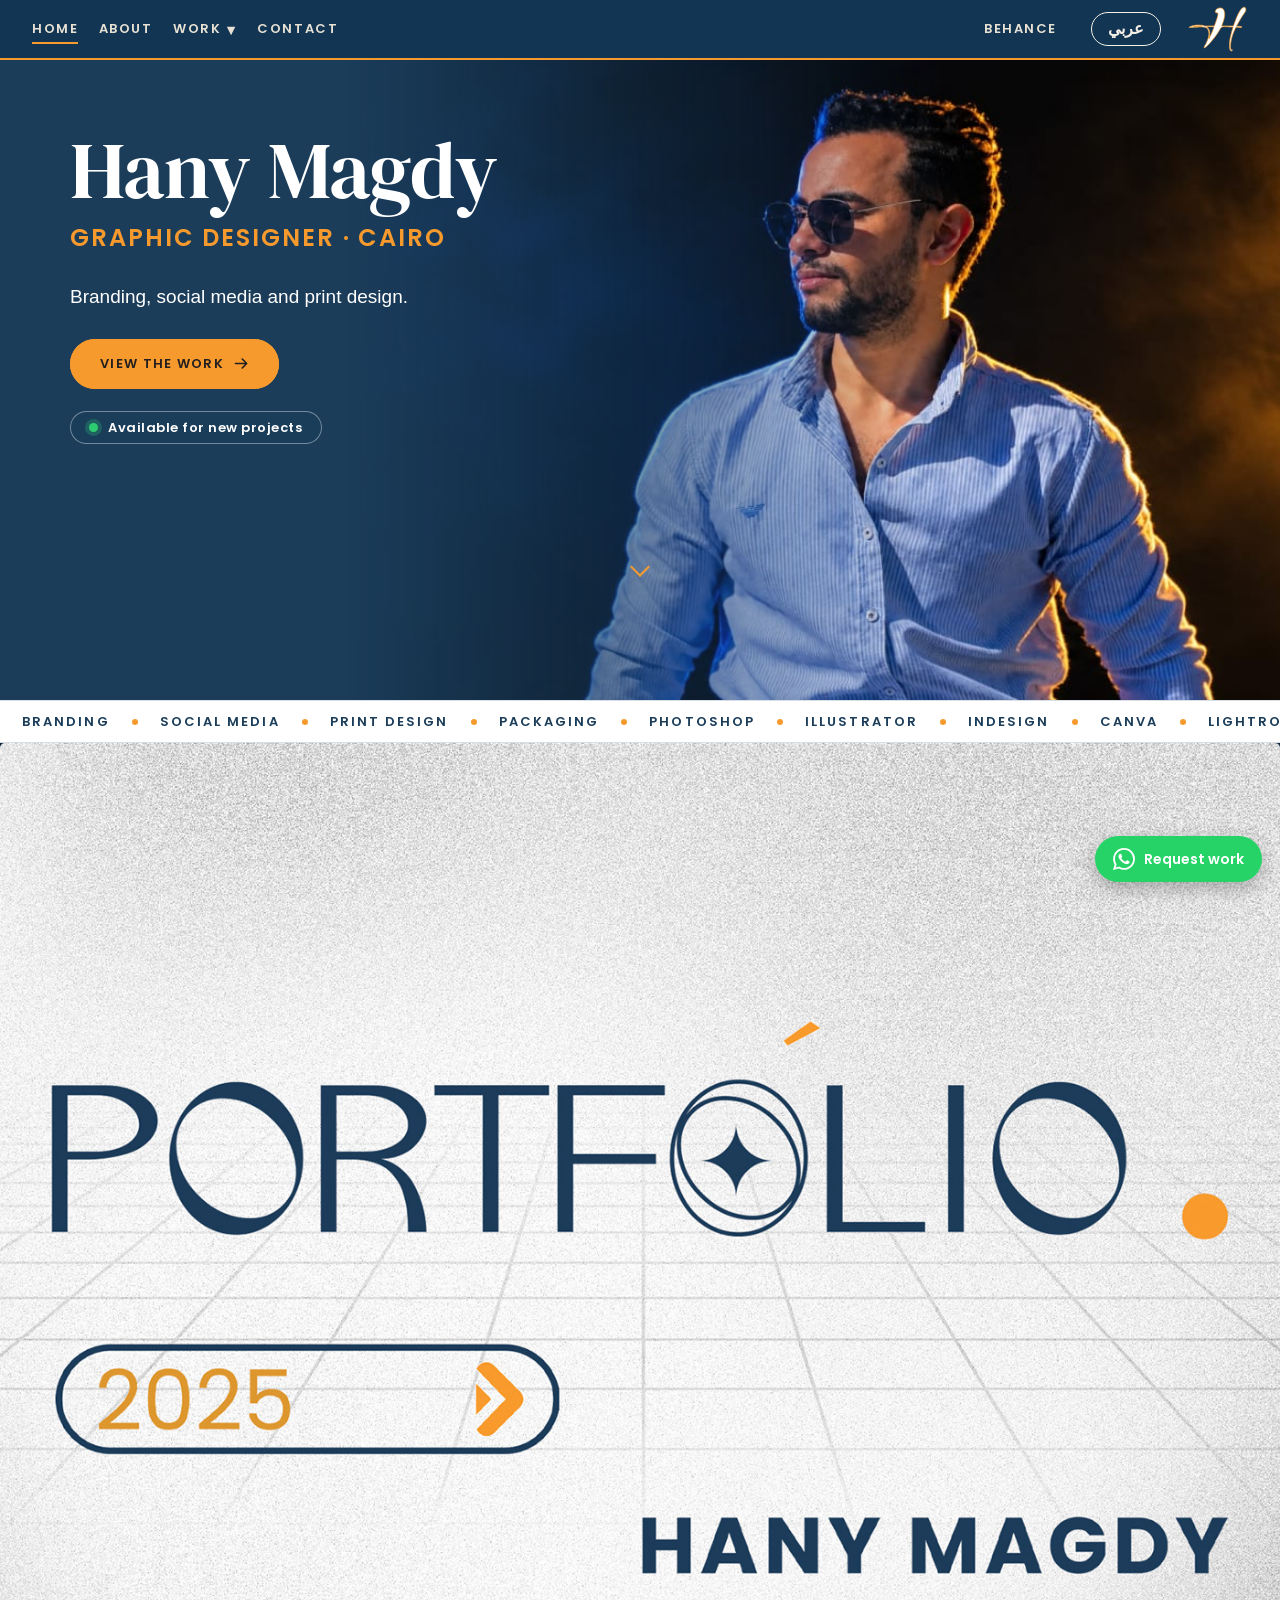
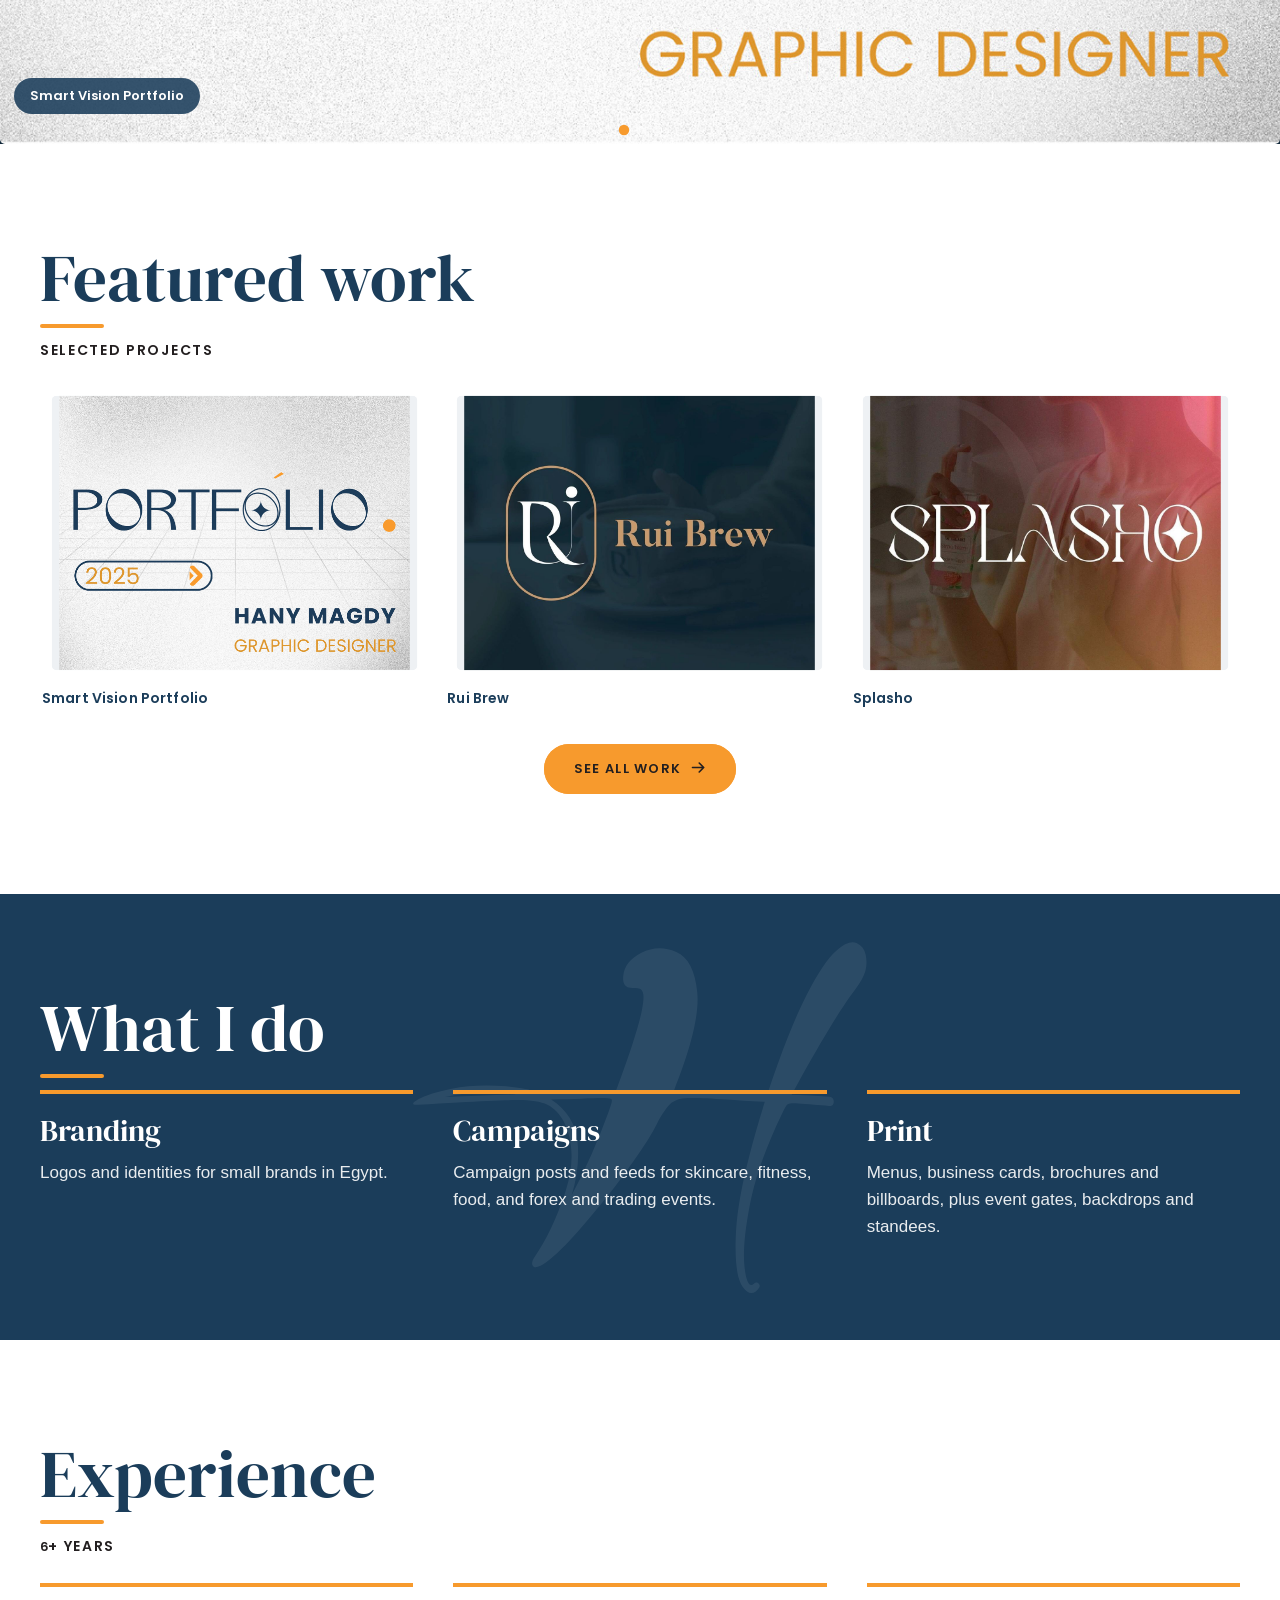
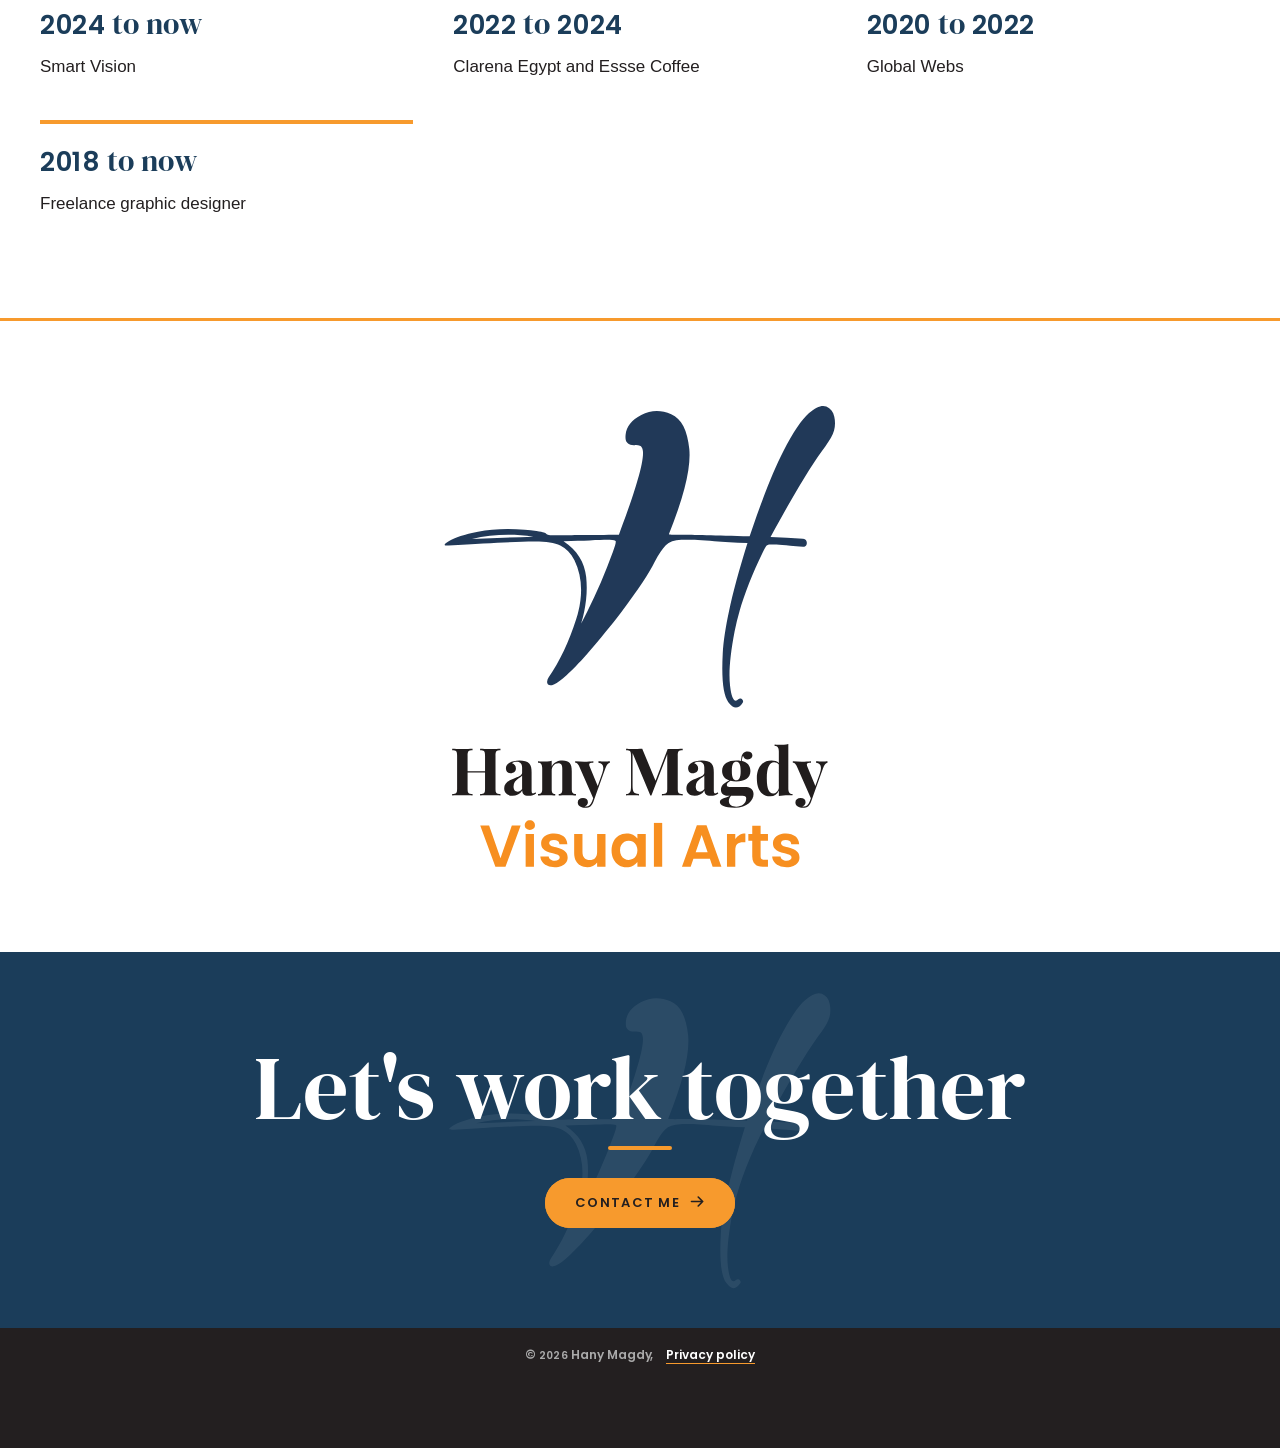
==== index.html @ d0aa00f4 "Categories reorder/merge (illustration), Visual Identity small section (graphic)" ====
<!doctype html><html lang="en"><head><meta charset="utf-8"><meta name="viewport" content="width=device-width,initial-scale=1"><title>Hany Magdy | Graphic Designer</title><style>:root{--bg:#fff;--bg2:#fff;--ac:#f79a2d}
@font-face{font-family:Anton;src:url('fonts/Anton.ttf') format("truetype")}
*{box-sizing:border-box}body{margin:0}
body{background:var(--bg);color:#fff;font-family:"Helvetica Neue",Helvetica,Arial,system-ui,sans-serif}
.nav{position:sticky;top:0;z-index:5;background:#080808;display:flex;align-items:center;justify-content:space-between;padding:14px 22px;height:64px;transition:transform .3s ease}.nav.navhide{transform:translateY(-110%)}
.nav a{color:var(--ac);text-decoration:none;font-size:13px;letter-spacing:.12em;text-transform:uppercase;margin-right:18px}
.nav .mono{margin:0;font-family:Anton,Impact,sans-serif;font-size:22px;letter-spacing:.04em;background:var(--ac);color:#080808;padding:4px 10px}
.nav .r{margin:0;margin-left:auto}.nav .l{display:flex}
.nav .l a:nth-child(n+3){display:none}
.hero{position:relative;min-height:min(78vh,640px);display:flex;align-items:center;justify-content:center;text-align:center;background-size:cover;background-position:center;padding:60px 20px}
.hero:before{content:"";position:absolute;inset:0;background:linear-gradient(rgba(8,8,8,.45),rgba(8,8,8,.7))}
.hero>div{position:relative}
.hero h1{font-family:Anton,Impact,sans-serif;font-weight:400;text-transform:uppercase;color:var(--ac);font-size:22vw;line-height:.9;margin:0}
.hero p{color:#fff;font-size:18px;margin:18px auto 26px;max-width:30em;font-weight:600}
.pill{display:inline-block;background:#fff;color:#080808;border-radius:999px;padding:15px 30px;font-weight:700;font-size:13px;letter-spacing:.1em;text-transform:uppercase;text-decoration:none}
.pill.ac{background:var(--ac);color:#080808}
.stats{display:flex;flex-wrap:wrap;justify-content:center;gap:10px 40px;padding:26px 20px;background:var(--ac);color:#080808}
.stats div{text-align:center}.stats b{display:block;font-family:Anton,Impact,sans-serif;font-weight:400;font-size:34px;line-height:1}.stats span{font-size:11px;letter-spacing:.14em;text-transform:uppercase;font-weight:700}
.band{padding:56px 22px}.band.w{background:#fff;color:#080808}.band.k{background:#080808}.band.d{background:var(--bg2)}
.band h2{font-family:Anton,Impact,sans-serif;font-weight:400;text-transform:uppercase;font-size:15vw;line-height:.95;margin:0 0 8px;color:var(--ac)}
.band.w h2{color:#080808}
.band .sub{margin:0 0 26px;font-size:14px;letter-spacing:.12em;text-transform:uppercase;opacity:.75}
.grid{display:grid;grid-template-columns:1fr 1fr;gap:10px}
.grid.one{grid-template-columns:1fr}
.card{position:relative;margin:0;overflow:hidden;background:#111}
.card img{display:block;width:100%;height:100%;object-fit:cover;aspect-ratio:var(--r,1/1);transition:transform .6s}
.card:hover img{transform:scale(1.05)}
.tag{position:absolute;left:12px;bottom:12px;background:#fff;color:#080808;font-size:12px;font-weight:700;padding:7px 12px;letter-spacing:.06em}
.foot{padding:90px 22px 100px;text-align:center;background:var(--ac);color:#080808}
.foot h2{font-family:Anton,Impact,sans-serif;font-weight:400;text-transform:uppercase;font-size:17vw;line-height:.92;margin:0 0 28px}
.foot .pill{background:#080808;color:#fff}
.copy{background:#080808;color:#888;text-align:center;padding:18px;font-size:12px}
@media(min-width:800px){
.nav{padding:0 40px}.nav .l a:nth-child(n+3){display:block}
.hero{min-height:min(88vh,760px)}.hero h1{font-size:15vw}
.band{padding:100px 40px}.band h2{font-size:9vw}
.grid{grid-template-columns:repeat(3,1fr);gap:14px}.grid.two{grid-template-columns:1fr 1fr}.grid.four{grid-template-columns:repeat(4,1fr)}
.foot h2{font-size:11vw}}

body{background:#fff;color:#231f20}
.nav{background:#fff;border-bottom:3px solid #f79a2d;height:72px}
.nav a{color:#1b3d5a;font-weight:700}
.nav .mono{background:none;padding:0;display:block}
.nav .mono img{height:60px;width:auto;display:block}
.hero:before{background:linear-gradient(rgba(27,61,90,.55),rgba(27,61,90,.88))}
.hero h1{color:#fff}
.hero .kick{display:inline-block;background:#f79a2d;color:#231f20;font-weight:800;font-size:12px;letter-spacing:.16em;text-transform:uppercase;padding:7px 12px;margin-bottom:18px}
.pill{background:#f79a2d;color:#231f20}
.stats{background:#f79a2d;color:#231f20}
.band.w{background:#fff;color:#231f20}.band.w h2{color:#1b3d5a}
.band.k{background:#1b3d5a;color:#fff}.band.k h2{color:#fff}.band.k .sub{color:#f79a2d;opacity:1}
.band.d{background:#fff;color:#231f20}.band.d h2{color:#1b3d5a}
.band .sub{font-weight:700}
.card{background:#e9edf1}
.tag{background:#f79a2d;color:#231f20}
.brand{padding:70px 22px;text-align:center;background:#fff;border-top:3px solid #f79a2d}
.brand img{width:min(420px,80%);height:auto}
.nav .l a{margin-right:22px}
.hero h1{font-size:19vw;margin:0}
.about{display:grid;grid-template-columns:1fr;gap:28px;padding:50px 22px;background:#1b3d5a;color:#fff;align-items:center}
.about img{width:100%;display:block}
.about div{text-align:center}
.about .ab1{color:#f79a2d;font-weight:700;letter-spacing:.14em;text-transform:uppercase;font-size:13px;margin:0 0 10px}
.about h3{font-family:Anton,Impact,sans-serif;font-weight:400;font-size:44px;text-transform:uppercase;margin:0 0 18px}
.about p{line-height:1.6;font-size:17px;margin:0 0 26px}
.banner{position:relative;min-height:380px;background-size:cover;background-position:center;display:flex;align-items:center;justify-content:center;text-align:center;padding:50px 20px}
.banner:before{content:"";position:absolute;inset:0;background:rgba(27,61,90,.6)}
.banner>div{position:relative}
.banner h2{font-family:Anton,Impact,sans-serif;font-weight:400;font-size:18vw;text-transform:uppercase;color:#fff;margin:0 0 22px;line-height:1}
@media(min-width:800px){.hero h1{font-size:14vw}.about{grid-template-columns:1fr 1fr;padding:80px 40px;gap:60px}.about div{padding:0 30px}.banner{min-height:560px}.banner h2{font-size:11vw}}

.foot{background:#1b3d5a;color:#fff}.foot .pill{background:#f79a2d;color:#231f20}
.copy{background:#231f20;color:#aaa}

@font-face{font-family:"DM Serif Display";src:url('fonts/DMSerif.ttf') format("truetype")}
@font-face{font-family:Poppins;src:url('fonts/Poppins.ttf') format("truetype");font-weight:600}
.hero h1,.band h2,.about h3,.banner h2,.foot h2,.stats b{font-family:"DM Serif Display",Georgia,serif;text-transform:none;font-weight:400;line-height:1.02}
.nav a,.pill,.sub,.tag,.ab1,.kick,.copy,.nav .l a{font-family:Poppins,"Helvetica Neue",Arial,sans-serif;font-weight:600}
.hero h1{font-size:17vw}.band h2{font-size:10vw;margin-bottom:12px}.banner h2{font-size:13vw}.foot h2{font-size:11vw}.about h3{font-size:46px}
.grid.pg{grid-template-columns:1fr;gap:14px}.grid.pg .card img{aspect-ratio:16/9;object-fit:cover}
.intro{max-width:46em;line-height:1.6;font-size:17px;margin:0 0 28px;opacity:.9}
@media(min-width:800px){.hero h1{font-size:12vw}.band h2{font-size:5.2vw}.banner h2{font-size:8vw}.foot h2{font-size:7vw}.grid.pg{grid-template-columns:1fr 1fr}}

.hero,.banner{background-size:cover;background-position:center}
.hero:before{background:linear-gradient(rgba(27,61,90,.12),rgba(27,61,90,.5))}
.banner:before{background:linear-gradient(rgba(27,61,90,.15),rgba(27,61,90,.45))}
.hero h1,.banner h2,.hero .kick{text-shadow:0 2px 18px rgba(0,0,0,.45)}
.hero .kick{text-shadow:none}
.banner{min-height:0;aspect-ratio:4/3}
@media(min-width:800px){.banner{aspect-ratio:auto;min-height:560px}}
.hero-g{background-image:none!important;background-color:#1b3d5a;flex-direction:column;min-height:0;padding:64px 22px 44px}.hero-g:before{display:none}.hero-g h1{font-size:17vw}.tiles{display:grid;grid-template-columns:repeat(3,1fr);gap:10px;margin-top:38px;width:100%;max-width:1100px}.tiles img{width:100%;aspect-ratio:4/3;object-fit:cover;display:block}@media(min-width:800px){.hero-g{padding:80px 40px 60px}.hero-g h1{font-size:9vw}.tiles{gap:16px}}
.brand img{display:block;margin:0 auto}.brand{display:flex;justify-content:center}
.nav{height:auto!important;flex-direction:column;align-items:center;gap:6px;padding:10px 12px}.nav .mono{order:-1;margin:0 auto}.nav .mono img{height:56px}.nav .l{justify-content:center;width:100%}.nav .l a{margin:0 9px!important}
@media(min-width:800px){.nav{display:grid!important;grid-template-columns:1fr auto 1fr;height:84px!important;padding:0 40px;gap:0}.nav .mono{order:0}.nav .mono img{height:64px}.nav .l{justify-content:flex-start;width:auto}.nav .l a{margin:0 22px 0 0!important}.nav .r{justify-self:end;margin:0}}
main.pgv{display:none}
[data-view="home"] .v-home,[data-view="about"] .v-about,[data-view="work"] .v-work,[data-view="contact"] .v-contact{display:block}
.pagehead{background:#1b3d5a;color:#fff;padding:70px 22px 60px;text-align:center}
.pagehead .ab1{color:#f79a2d;font-weight:600;letter-spacing:.14em;text-transform:uppercase;font-size:13px;margin:0 0 12px}
.pagehead h1{font-family:"DM Serif Display",Georgia,serif;font-weight:400;font-size:15vw;line-height:1;margin:0}
.cols{display:grid;grid-template-columns:1fr;gap:26px;margin-top:10px}
.cols h3{font-family:"DM Serif Display",Georgia,serif;font-weight:400;font-size:30px;margin:0 0 8px;color:#1b3d5a}
.cols p{margin:0;line-height:1.6;font-size:17px;color:#231f20}
.cols div{border-top:4px solid #f79a2d;padding-top:16px}
.facts{display:flex;flex-wrap:wrap;justify-content:center;gap:24px 56px}
.facts div{text-align:center}.facts b{display:block;font-family:"DM Serif Display",Georgia,serif;font-weight:400;font-size:38px;color:#fff}.facts span{font-family:Poppins,sans-serif;font-weight:600;font-size:12px;letter-spacing:.14em;text-transform:uppercase;color:#f79a2d}
.more{margin-top:34px;text-align:center}
.nav .r{display:none}.nav .l a{margin-right:10px;font-size:11px}.clist{display:grid;grid-template-columns:1fr;gap:16px}.clist a{display:block;border-top:4px solid #f79a2d;padding:16px 0 4px;text-decoration:none;color:#231f20}.clist b{display:block;font-family:Poppins,sans-serif;font-weight:600;font-size:12px;letter-spacing:.14em;text-transform:uppercase;color:#f79a2d}.clist span{display:block;font-family:"DM Serif Display",Georgia,serif;font-size:30px;color:#1b3d5a;margin-top:6px;word-break:break-word}.nav .l a:nth-child(n+3){display:block}
@media(min-width:800px){.nav .r{display:block}.clist{grid-template-columns:1fr 1fr;gap:30px 50px}.pagehead h1{font-size:8vw}.cols{grid-template-columns:repeat(3,1fr);gap:40px}.nav .l a{margin-right:22px;font-size:13px}}
[data-view="p-rui-brew"] .v-p-rui-brew{display:block}
[data-view="p-splasho"] .v-p-splasho{display:block}
[data-view="p-logo-brand"] .v-p-logo-brand{display:block}
[data-view="p-el-ghazal"] .v-p-el-ghazal{display:block}
[data-view="p-safe-zone"] .v-p-safe-zone{display:block}
[data-view="p-soul-fitness"] .v-p-soul-fitness{display:block}
[data-view="p-clarena"] .v-p-clarena{display:block}
[data-view="p-gym-social"] .v-p-gym-social{display:block}
[data-view="p-real-estate"] .v-p-real-estate{display:block}
[data-view="p-pink-october"] .v-p-pink-october{display:block}
[data-view="p-oct-war"] .v-p-oct-war{display:block}

[data-view="p-svs-events"] .v-p-svs-events{display:block} [data-view="p-smart-portfolio"] .v-p-smart-portfolio{display:block}
[data-view="p-jabal-altair"] .v-p-jabal-altair{display:block}
[data-view="p-essse-caffe"] .v-p-essse-caffe{display:block}
[data-view="p-food-social"] .v-p-food-social{display:block}
.pstack{display:grid;gap:14px;max-width:1100px;margin:0 auto}.pimg{margin:0}.pimg img{display:block;width:100%;height:auto}
.pgrid{display:grid;grid-template-columns:1fr 1fr;gap:12px}.pcard{position:relative;display:block;overflow:hidden;background:#e9edf1;aspect-ratio:4/3;text-decoration:none}.pcard img{width:100%;height:100%;object-fit:cover;display:block;transition:transform .7s cubic-bezier(.2,.7,.2,1)}.pcard .tag{position:absolute;left:10px;bottom:10px}.pcard em{position:absolute;right:10px;top:10px;font-style:normal;font-family:Poppins,sans-serif;font-weight:600;font-size:11px;background:#1b3d5a;color:#fff;padding:5px 9px}
@media(hover:hover){.pcard:hover img{transform:scale(1.06)}}
@media(min-width:800px){.pgrid{grid-template-columns:repeat(3,1fr);gap:16px}}
.js .rv{opacity:0;transform:translateY(30px);transition:opacity .9s cubic-bezier(.2,.7,.2,1) var(--d,0ms),transform .9s cubic-bezier(.2,.7,.2,1) var(--d,0ms)}
.js .rv.in{opacity:1;transform:none}
@keyframes pgin{from{opacity:0;transform:translateY(18px)}to{opacity:1;transform:none}}
@keyframes rise{from{opacity:0;transform:translateY(40px) scale(.98)}to{opacity:1;transform:none}}
main.pgv{animation:pgin .65s cubic-bezier(.2,.7,.2,1)}
.hero h1{animation:rise 1.1s cubic-bezier(.2,.7,.2,1) both}
.hero .kick{animation:rise 1.1s .25s cubic-bezier(.2,.7,.2,1) both}
.card,.card img{transition:transform .7s cubic-bezier(.2,.7,.2,1),box-shadow .5s}
.pill{transition:transform .3s cubic-bezier(.2,.7,.2,1),box-shadow .3s,background .3s,color .3s}
.nav .l a,.nav .r{position:relative}
.nav .l a:after,.nav .r:after{content:"";position:absolute;left:0;right:0;bottom:-6px;height:2px;background:#f79a2d;transform:scaleX(0);transform-origin:left;transition:transform .35s cubic-bezier(.2,.7,.2,1)}
[data-view="home"] .nav .l a:nth-child(1):after,[data-view="about"] .nav .l a:nth-child(2):after,[data-view="work"] .nav .l a:nth-child(3):after,[data-view="contact"] .nav .l a:nth-child(4):after{transform:scaleX(1)}
@media(hover:hover){
.card:hover{box-shadow:0 18px 40px rgba(27,61,90,.28);z-index:2}
.card:hover img{transform:scale(1.06)}
.pill:hover{transform:translateY(-3px);box-shadow:0 12px 26px rgba(27,61,90,.35)}
.nav .l a:hover:after,.nav .r:hover:after{transform:scaleX(1)}
.clist a{transition:transform .35s cubic-bezier(.2,.7,.2,1)}.clist a:hover{transform:translateX(8px)}
.nav .mono img{transition:transform .4s}.nav .mono:hover img{transform:scale(1.08)}}
@media(prefers-reduced-motion:reduce){
.js .rv{opacity:1;transform:none;transition:none}
main.pgv,.hero h1,.hero .kick{animation:none}
.card img,.pill,.card{transition:none}
.card:hover img,.pill:hover{transform:none}}

.soc{display:flex;gap:14px;margin-top:26px;flex-wrap:wrap}
.soc .pill b{font-weight:700}
.sicon{width:54px;height:54px;border-radius:50%;background:#f79a2d;color:#231f20;display:inline-flex;align-items:center;justify-content:center;transition:transform .3s cubic-bezier(.2,.7,.2,1),box-shadow .3s}
.sicon:hover{transform:translateY(-3px);box-shadow:0 12px 26px rgba(27,61,90,.35)}
.sicon svg{width:26px;height:26px}
.sicon svg path{fill:currentColor}
.clist .loc{display:block;border-top:4px solid #f79a2d;padding:16px 0 4px;color:#231f20}

.nav{position:fixed;top:0;left:0;right:0;width:100%;z-index:60}
#top{padding-top:96px}
section[id],footer[id]{scroll-margin-top:110px}
@media(min-width:800px){#top{padding-top:84px}section[id],footer[id]{scroll-margin-top:100px}}
</style>
<style>
/* reference-style nav: dark bar, links left, small logo right, work dropdown */
.nav{background:#123553!important;border-bottom:2px solid #f79a2d!important;height:60px!important;display:flex!important;flex-direction:row!important;align-items:center;justify-content:flex-start!important;padding:0 16px!important;gap:0!important}
.nav .l{display:flex!important;flex-direction:row!important;order:0;width:auto!important;justify-content:flex-start!important;gap:0!important}
.nav .l a,.nav .l .ddt{color:#e8e2d5!important;display:inline-block!important}
.nav .r{color:#e8e2d5!important;order:1;margin:0 18px 0 0!important}
.nav .mono{order:2;margin:0 0 0 auto!important;background:none!important;padding:0!important;display:block!important}
.nav .mono img{height:40px!important;width:auto;display:block}
.nav .dd{position:static}
.nav .ddt{cursor:pointer;position:relative}
.nav .ddt .car{font-size:9px;margin-left:5px}
.ddp{display:none;position:fixed;top:60px;left:0;right:0;background:#0d2b45;border-bottom:2px solid #f79a2d;padding:30px 24px;grid-template-columns:1fr 1fr;gap:28px 48px;z-index:59}
.dd.open .ddp{display:grid}
@media(hover:hover) and (min-width:800px){.dd:hover .ddp{display:grid}}
.ddp a{color:#f5f1e8!important;font-family:Anton,Impact,sans-serif;font-weight:400;font-size:23px;letter-spacing:.08em;text-transform:uppercase;text-decoration:none;margin:0!important;border-bottom:1px solid rgba(245,241,238,.5);padding-bottom:10px}
.ddp a:hover{color:#f79a2d!important}
[data-view="work"] .nav .l .ddt:after,[data-view^="p-"] .nav .l .ddt:after{content:"";position:absolute;left:0;right:0;bottom:-6px;height:2px;background:#f79a2d;transform:scaleX(1)}
.band[id^="c-"]{scroll-margin-top:72px}
@media(min-width:800px){.nav .r{display:block!important}}
@media(max-width:799px){.nav .r{display:none!important}.nav{height:56px!important}.ddp{top:56px}.nav .mono img{height:36px!important}}
@media(max-width:799px){#top{padding-top:56px!important}}@media(min-width:800px){#top{padding-top:60px!important}}.ddt{display:inline-flex!important;align-items:center;height:60px}
.ddp:before{content:"";position:absolute;left:0;right:0;top:-30px;height:30px}
.dd.hov .ddp{display:grid}
@media(max-width:799px){.ddt{height:56px}}
.nav{display:flex!important;flex-direction:row!important;flex-wrap:nowrap!important;justify-content:space-between!important;align-items:center!important;gap:10px!important;padding-left:clamp(10px,2.5vw,40px)!important;padding-right:clamp(10px,2.5vw,40px)!important;overflow:visible}
.nav .l{display:flex!important;flex-wrap:nowrap!important;width:auto!important;justify-content:flex-start!important;white-space:nowrap;min-width:0;flex:0 1 auto}
.nav .l a,.nav .l .ddt{font-size:clamp(10px,1.25vw,13px)!important;margin:0 clamp(8px,1.6vw,22px) 0 0!important;white-space:nowrap}
.nav .r{margin:0 clamp(8px,2vw,24px) 0 auto!important;white-space:nowrap;font-size:clamp(10px,1.25vw,13px)!important;justify-self:auto!important}
.nav .mono{order:0!important;margin:0!important;flex:0 0 auto;display:block!important}
.nav .mono img{height:clamp(34px,5vw,64px)!important;width:auto!important;max-width:none}
@media(max-width:799px){.nav .r{display:none!important}.nav .mono{margin-left:auto!important}}
.nav .l{order:1!important;align-self:stretch!important;align-items:stretch!important}
.nav .r{order:2!important}
.nav .mono{order:3!important;margin-left:0!important}
.nav .mono img{height:clamp(32px,4.2vw,48px)!important}
.nav .l a,.nav .l .ddt{display:inline-flex!important;align-items:center!important;height:100%!important}
.nav .l a:after,.nav .l .ddt:after{bottom:14px!important}
@media(max-width:799px){.nav .mono{margin-left:auto!important}.nav .l a:after,.nav .l .ddt:after{bottom:10px!important}}
.nav .l .ddp a{display:block!important;height:auto!important;font-size:20px!important;margin:0!important;padding:0 0 9px!important;line-height:1.2;white-space:normal}
.nav .l .ddp a:after{bottom:-1px!important;height:2px}
.ddp{left:clamp(10px,2.5vw,40px)!important;right:auto!important;width:min(560px,calc(100vw - 20px))!important;box-sizing:border-box;padding:24px 28px!important;gap:20px 36px!important;border:0!important;border-bottom:2px solid #f79a2d!important}
@media(max-width:480px){.ddp{grid-template-columns:1fr!important;gap:16px!important}}
[data-view="home"] .nav .l .dd .ddt:after,[data-view="about"] .nav .l .dd .ddt:after,[data-view="contact"] .nav .l .dd .ddt:after,[data-view="process"] .nav .l .dd .ddt:after{transform:scaleX(0)!important}
.nav .l .dd .ddt:hover:after,.nav .l .dd.hov .ddt:after,.nav .l .dd.open .ddt:after{transform:scaleX(1)!important}
.nav .l .ddp a:after{transform:scaleX(0)!important}
.nav .l .ddp a:hover:after{transform:scaleX(1)!important}
[data-view="p-olive-oil"] .v-p-olive-oil{display:block}
[data-view="p-educational-center"] .v-p-educational-center{display:block}

[data-view="p-intrip-logo"] .v-p-intrip-logo{display:block}
[data-view="p-sketches"] .v-p-sketches{display:block}
[data-view="p-smart-vision"] .v-p-smart-vision{display:block}
[data-view="p-leading-gulf"] .v-p-leading-gulf{display:block}
[data-view="p-art-photo"] .v-p-art-photo{display:block}
.langbtn{order:2;flex:0 0 auto;background:none;border:1px solid currentColor;color:#f5f1e8;font:600 12px Poppins,"Segoe UI",Tahoma,sans-serif;letter-spacing:.04em;padding:6px 12px;border-radius:999px;cursor:pointer;margin:0 clamp(6px,1.5vw,16px) 0 0}
.nav .r+.langbtn{margin-left:0}
@media(max-width:799px){.nav .langbtn{margin-left:auto!important;margin-right:10px}.nav .mono{margin-left:0!important}}
.wa-fab{position:fixed;right:18px;bottom:18px;z-index:70;display:inline-flex;align-items:center;gap:9px;background:#25D366;color:#fff!important;text-decoration:none;font:600 14px Poppins,"Segoe UI",Tahoma,sans-serif;padding:12px 18px;border-radius:999px;box-shadow:0 6px 20px rgba(0,0,0,.28)}
.wa-fab svg{width:22px;height:22px;fill:#fff;flex:0 0 auto}
.wa-fab:hover{background:#1ebe5a}
@media(max-width:480px){.wa-fab{right:12px;bottom:12px;padding:11px 14px;font-size:13px}}
.tlist{display:grid;grid-template-columns:repeat(auto-fit,minmax(260px,1fr));gap:24px;margin-top:20px}
.tlist blockquote{margin:0;padding:22px;border-top:4px solid #f79a2d;background:rgba(255,255,255,.06);font-size:17px;line-height:1.6}
.tlist cite{display:block;margin-top:12px;font-style:normal;font-size:13px;opacity:.8}
[hidden]{display:none!important}
html[lang=ar] body,html[lang=ar] .nav a,html[lang=ar] button,html[lang=ar] .pill,html[lang=ar] .sub,html[lang=ar] .tag,html[lang=ar] .ab1,html[lang=ar] p,html[lang=ar] h1,html[lang=ar] h2,html[lang=ar] h3,html[lang=ar] span,html[lang=ar] em,html[lang=ar] b{font-family:"Cairo","Segoe UI",Tahoma,Arial,sans-serif!important;letter-spacing:0!important}
html[lang=ar] .ddp a{font-family:"Cairo","Segoe UI",Tahoma,Arial,sans-serif!important;letter-spacing:0!important;font-size:19px!important}
[dir=rtl] .ddp{left:auto!important;right:clamp(10px,2.5vw,40px)!important}
[dir=rtl] .nav .r{margin:0 auto 0 clamp(8px,2vw,24px)!important}
[dir=rtl] .langbtn{margin:0 0 0 clamp(6px,1.5vw,16px)}
[dir=rtl] .nav .r+.langbtn{margin-right:0}
@media(max-width:799px){[dir=rtl] .nav .langbtn{margin-right:auto!important;margin-left:10px!important}}
[dir=rtl] .nav .l a,[dir=rtl] .nav .l .ddt{margin:0 0 0 clamp(8px,1.6vw,22px)!important}
[dir=rtl] .wa-fab{right:auto;left:18px}
@media(max-width:480px){[dir=rtl] .wa-fab{left:12px}}
[dir=rtl] .nav .l .ddp a{margin:0!important}
#story .cols{grid-template-columns:repeat(auto-fit,minmax(210px,1fr))!important}#story .intro{margin:40px 0 0!important;max-width:760px;line-height:1.7;font-size:18px}
.nav .ddt .car{font-size:15px!important;margin-left:6px!important;line-height:1}[dir=rtl] .nav .ddt .car{margin:0 6px 0 0!important}
.langbtn{display:inline-flex!important;align-items:center;justify-content:center;min-width:58px;height:34px;padding:0 16px!important;font-size:16px!important;line-height:1!important;font-family:"Cairo","Segoe UI",Tahoma,Arial,sans-serif!important;letter-spacing:0!important;text-align:center}
.grid,.grid.pg,.grid.two,.grid.one,.grid.four{display:block!important;column-count:2;column-gap:14px}
@media(min-width:900px){.grid,.grid.pg,.grid.two,.grid.four{column-count:3}.grid.one{column-count:1}}
@media(max-width:480px){.grid,.grid.pg,.grid.two,.grid.four{column-count:1}}
.grid .card{break-inside:avoid;-webkit-column-break-inside:avoid;margin:0 0 14px!important;aspect-ratio:auto!important;height:auto!important}
.grid .card img,.grid.pg .card img{width:100%!important;height:auto!important;aspect-ratio:auto!important;object-fit:contain!important;display:block}
img:not(.nav img):not(.langbtn img):not([src$=".svg"]),.card,.pcard,.pimg img,.pimg{border-radius:5px}
.card img,.pcard img,.pimg img{border-radius:5px}
.tiles{grid-template-columns:repeat(4,1fr);align-items:center;max-width:1200px}.tiles img{aspect-ratio:auto!important;object-fit:contain!important;height:auto}
@media(max-width:700px){.tiles{grid-template-columns:repeat(2,1fr)}}
.grid,.grid.pg,.grid.two,.grid.one,.grid.four{display:flex!important;flex-wrap:wrap;column-count:auto!important;gap:12px!important;align-items:stretch}
.grid::after{content:"";flex-grow:1000000}
.grid .card{margin:0!important;flex:1 1 240px;min-width:0;break-inside:auto}
.grid .card img{width:100%!important;height:auto!important;display:block;aspect-ratio:var(--ar,1/1)}
.card:hover img{transform:none!important}
.tlist .stars{color:#f79a2d;font-size:20px;letter-spacing:3px;margin-bottom:8px}
</style>
<style id="numfix">*{font-variant-numeric:lining-nums tabular-nums}.num{font-family:Poppins,"Helvetica Neue",Arial,sans-serif!important;font-weight:600;font-size:.88em;letter-spacing:.02em}</style><style>.copy .pp{color:#fff;margin-left:10px;text-decoration:none;border-bottom:1px solid #f79a2d}.copy .pp:hover{color:#f79a2d}.copy .cp{margin-left:-2px}</style><style>.copy{padding-bottom:84px!important}</style><style>@media(max-width:380px){.nav{padding-left:6px!important;padding-right:6px!important}.nav .l a,.nav .l .ddt{letter-spacing:.02em!important;font-size:9.5px!important;margin-right:0!important;padding-left:4px!important;padding-right:4px!important}.nav .langbtn{padding:5px 10px!important;margin-right:6px!important;font-size:12px!important}.nav .mono img{height:30px!important}}</style><style id="pat">.pagehead,.foot,.band.k,.v-process{position:relative;isolation:isolate}
.v-process{background-color:#123553!important}
.pagehead:before,.foot:before,.band.k:before,.v-process:before{content:"";position:absolute;inset:7% 0;z-index:-1;pointer-events:none;background:#fff;opacity:.07;-webkit-mask:url(photos/nav-logo.svg) center/contain no-repeat;mask:url(photos/nav-logo.svg) center/contain no-repeat}
.v-process:before{bottom:auto;height:100vh;min-height:520px;-webkit-mask-size:contain;mask-size:contain}
.pagehead,.foot,.band.k,.v-process{overflow:hidden}</style><style id="hname">.hero h1{white-space:nowrap}.hero h1 br{display:none}.hero h1 [data-i18n=hany]:after{content:" "}.hero-g h1{font-size:15vw!important}@media(min-width:800px){.hero-g h1{font-size:12vw!important}}</style><style id="sblue">.sicon{color:#1b3d5a!important}.sicon:hover{color:#123553!important}</style><style id="hmk">.pagehead:before{top:66px!important;bottom:12px!important}.foot:before,.band.k:before,.v-process:before{top:50%!important;bottom:auto!important;height:min(86%,720px)!important;transform:translateY(-50%)}</style><style id="habout">.about>div{text-align:start!important}@media(min-width:800px){.about>img{order:2}}</style><style id="facts2">.facts{gap:34px 80px!important;align-items:center}
.facts b{font-size:76px!important;line-height:1!important;margin-bottom:10px}
.facts b .num{font-size:1em!important;color:#fff!important;letter-spacing:0!important;text-transform:none!important;font-family:inherit!important;font-weight:400!important}
.facts>div>span{font-size:16px!important;letter-spacing:.16em!important}
.facts .icons{display:flex;gap:22px;justify-content:center;margin:0 0 14px;padding:0}
.facts .ic{display:block;width:88px;height:88px;flex:none;filter:drop-shadow(0 8px 14px rgba(0,0,0,.3))}
.facts .ic svg{display:block;width:100%;height:100%}
@media(max-width:800px){.facts{gap:30px 40px!important}.facts b{font-size:64px!important}.facts .icons{gap:14px}.facts .ic{width:68px;height:68px}}
@media(max-width:380px){.facts .icons{gap:10px}.facts .ic{width:64px;height:64px}}.facts b{direction:ltr}
.facts b span{font-size:inherit!important;color:inherit!important;letter-spacing:0!important;text-transform:none!important;font-family:inherit!important;font-weight:inherit!important}
html[lang=ar] .facts>div>span{font-size:19px!important;letter-spacing:0!important}
html[lang=ar] .facts b{font-size:64px!important}
.facts>div{display:flex;flex-direction:column;align-items:center;justify-content:flex-end;min-height:140px}
@media(max-width:800px){.facts>div{min-height:0}}
.facts>div>span span{font-size:inherit!important;letter-spacing:inherit!important}
</style><style id="me">.about>img.me{width:100%;height:auto;-webkit-mask-image:linear-gradient(to bottom,#000 62%,transparent 100%),linear-gradient(to right,transparent 0,#000 16%,#000 84%,transparent 100%);-webkit-mask-composite:source-in;mask-image:linear-gradient(to bottom,#000 62%,transparent 100%),linear-gradient(to right,transparent 0,#000 16%,#000 84%,transparent 100%);mask-composite:intersect}</style><script>if(/[?&]photo=b/.test(location.search))document.addEventListener("DOMContentLoaded",function(){document.querySelectorAll(".v-about .about>img.me").forEach(function(i){i.src="photos/hany-band-b.jpg";i.setAttribute("data-b","")})})</script><style id="panel">.v-about .about{position:relative;overflow:hidden;background:#1b3d5a;display:flex;flex-direction:column}.v-about .about>img.me{position:static;order:0;width:100%;aspect-ratio:1/1;height:auto;object-fit:cover;object-position:50% 20%;-webkit-mask-image:linear-gradient(to bottom,#000 70%,transparent 100%);mask-image:linear-gradient(to bottom,#000 70%,transparent 100%)}.v-about .about>img.me[data-b]{aspect-ratio:4/3;object-position:50% 40%}.v-about .about>div{order:1}.v-about .about>img.me{width:calc(100% + 44px);margin:0 -22px;max-width:none;border-radius:0}@media(min-width:701px){.v-about .about>img.me{margin:0;max-width:100%}}
@media(min-width:701px){.v-about .about{display:block;min-height:600px;padding:70px 40px}.v-about .about>img.me{position:absolute;left:0;top:0;width:100%;height:100%;aspect-ratio:auto;object-fit:cover;object-position:50% 30%;transform:translateX(19%);-webkit-mask-image:linear-gradient(to right,transparent 0,transparent 8%,#000 55%);mask-image:linear-gradient(to right,transparent 0,transparent 8%,#000 55%)}.v-about .about>img.me[data-b]{transform:none;object-position:50% 44%;aspect-ratio:auto}html[lang=ar] .v-about .about>img.me{transform:scaleX(-1) translateX(19%)}html[lang=ar] .v-about .about>img.me[data-b]{transform:scaleX(-1)}.v-about .about>div{position:relative;z-index:1;width:50%;padding:0 30px}}</style><link rel="icon" type="image/png" href="photos/favicon.png"><link rel="apple-touch-icon" href="photos/apple-touch-icon.png"><meta property="og:type" content="website"><meta property="og:title" content="Hany Magdy | Graphic Designer, Cairo"><meta property="og:image" content="https://hanymagdy6.github.io/photos/og-logo.jpg"><meta name="twitter:card" content="summary_large_image"><style id="panel2">.v-about .about h1{font-family:"DM Serif Display",Georgia,serif;font-weight:400;font-size:72px;line-height:1;margin:0 0 22px;color:#fff;text-align:start}.v-about .about>div>.ab1{margin:0 0 10px}@media(max-width:700px){.v-about .about{display:block;padding:0}.v-about .about>img.me{display:block;width:100%;margin:0;aspect-ratio:4/5;height:auto;object-fit:cover;object-position:50% 15%;-webkit-mask-image:none;mask-image:none}.v-about .about>img.me[data-b]{aspect-ratio:4/5;object-position:50% 30%}.v-about .about>div{position:relative;z-index:1;margin-top:-260px;padding:150px 22px 40px;background:linear-gradient(to bottom,rgba(27,61,90,0) 0,rgba(27,61,90,.85) 130px,#1b3d5a 200px)}.v-about .about h1{font-size:52px;margin-bottom:14px}}</style><style id="avail">.avail{display:inline-flex;align-items:center;gap:10px;margin:18px 0 0;padding:9px 18px;border:1px solid rgba(255,255,255,.4);border-radius:999px;background:rgba(27,61,90,.72);color:#fff;font-family:Poppins,"Helvetica Neue",Arial,sans-serif;font-weight:600;font-size:13px;letter-spacing:.04em;line-height:1}.avail i{width:9px;height:9px;border-radius:50%;background:#2ecc71;box-shadow:0 0 0 4px rgba(46,204,113,.25);flex:none}.avail span{font-size:inherit!important;letter-spacing:inherit!important;color:inherit}.avail,.hero .avail{display:flex;width:max-content;max-width:100%;margin:18px auto 0;font-size:13px!important;white-space:nowrap}.avail span,.hero .avail span{font-size:13px!important;font-weight:600;letter-spacing:.04em!important;text-transform:none}</style><style id="face">@media(min-width:701px){html[lang=ar] .v-about .about>img.me{transform:translateX(-19%);-webkit-mask-image:linear-gradient(to left,transparent 0,transparent 8%,#000 55%);mask-image:linear-gradient(to left,transparent 0,transparent 8%,#000 55%)}html[lang=ar] .v-about .about>img.me[data-b]{transform:none}html:not([lang=ar]) .v-about .about>img.me{transform:scaleX(-1) translateX(-19%);-webkit-mask-image:linear-gradient(to left,transparent 0,transparent 8%,#000 55%);mask-image:linear-gradient(to left,transparent 0,transparent 8%,#000 55%)}}@media(max-width:700px){html:not([lang=ar]) .v-about .about>img.me{transform:scaleX(-1)}}</style><script>if(/[?&]en=flip/.test(location.search))document.documentElement.setAttribute("data-ef","")</script><style id="hier">.v-about .about .subt{color:#f79a2d;font-family:Poppins,"Helvetica Neue",Arial,sans-serif;font-weight:600;font-size:18px;letter-spacing:.08em;text-transform:uppercase;margin:0 0 26px;line-height:1.3}.v-about .about .subt span{font-size:inherit!important;letter-spacing:inherit!important}html[lang=ar] .v-about .about .subt{letter-spacing:0}.v-about .about h1{font-size:76px;margin-bottom:12px}@media(max-width:700px){.v-about .about h1{font-size:50px}.v-about .about .subt{font-size:15px;margin-bottom:20px}}</style><style id="sz">.v-about .about .ab1{font-size:30px!important;line-height:1.1;margin:0 0 10px!important;letter-spacing:.06em}.v-about .about .ab1 span{font-size:inherit!important;letter-spacing:inherit!important}.v-about .about h1{font-size:80px!important}.v-about .about .subt{font-size:24px!important;margin-bottom:28px!important}.v-about .about>div>p:not(.ab1):not(.subt){font-size:19px!important;line-height:1.7}html[lang=ar] .v-about .about .ab1{letter-spacing:0;font-size:32px!important}@media(max-width:700px){.v-about .about .ab1{font-size:22px!important}.v-about .about h1{font-size:50px!important}.v-about .about .subt{font-size:17px!important}.v-about .about>div>p:not(.ab1):not(.subt){font-size:16.5px!important}}</style><style id="pmas">.pmas{column-count:3;column-gap:14px;margin-top:14px}.pmas .card{break-inside:avoid;margin:0 0 14px;display:block}@media(max-width:700px){.pmas{column-count:1}}</style><style id="arfix">html[lang=ar] .v-about .about h1{line-height:1.45!important;margin-bottom:6px!important;padding-top:4px}html[lang=ar] .v-about .about h1 span{line-height:inherit!important}html[lang=ar] .v-about .about .ab1{line-height:1.5!important;margin-bottom:14px!important}html[lang=ar] .v-about .about .subt{line-height:1.7!important;margin-top:0!important;margin-bottom:30px!important}html[lang=ar] .v-about .about>div>p:not(.ab1):not(.subt){line-height:2.05!important;margin-bottom:18px}@media(max-width:700px){html[lang=ar] .v-about .about{padding-bottom:110px}html[lang=ar] .v-about .about .ab1{margin-bottom:10px!important}html[lang=ar] .v-about .about>div>p:not(.ab1):not(.subt){line-height:1.95!important}}</style><style id="arlh">html[lang=ar] body{line-height:1.9}html[lang=ar] p,html[lang=ar] li,html[lang=ar] .sub,html[lang=ar] .tag,html[lang=ar] .pill,html[lang=ar] figcaption,html[lang=ar] label,html[lang=ar] small{line-height:1.95}html[lang=ar] h1,html[lang=ar] h2,html[lang=ar] h3,html[lang=ar] h4{line-height:1.45}html[lang=ar] .hero h1,html[lang=ar] .band h2,html[lang=ar] .foot h2,html[lang=ar] .banner h2,html[lang=ar] .pagehead h1{line-height:1.3!important}html[lang=ar] .stats b,html[lang=ar] .facts b{line-height:1.3!important}html[lang=ar] .facts>div>span,html[lang=ar] .stats span{line-height:1.6}html[lang=ar] .nav .l .ddp a{line-height:1.6}html[lang=ar] h2+p,html[lang=ar] h2+.sub,html[lang=ar] h1+p,html[lang=ar] h3+p{margin-top:10px}html[lang=ar] .card .lbl,html[lang=ar] .card span,html[lang=ar] .pcard span{line-height:1.5}html[lang=ar] p+p{margin-top:.6em}@media(max-width:700px){html[lang=ar] .hero h1,html[lang=ar] .band h2,html[lang=ar] .foot h2,html[lang=ar] .banner h2,html[lang=ar] .pagehead h1{line-height:1.35!important}}</style><style id="hhero">.hhero{display:block}.v-home .hhero .about>div>p.avail{font-size:13px!important;line-height:1!important;margin:22px 0 0!important}.v-home .hhero .about>div>p.avail span{font-size:inherit!important}.v-home .hhero .about{min-height:640px}.v-home .hhero .about>div>p:not(.subt):not(.avail){max-width:34em}@media(max-width:700px){.v-home .hhero .about{min-height:0}}html[lang=ar] .v-home .hhero .about>div>p.avail{line-height:1.6!important}</style><style id="bnr">.banner{background:#1b3d5a!important;background-image:none!important;border-top:1px solid rgba(247,154,45,.45);min-height:300px!important}.banner:before,.banner:after{display:none!important}</style><style id="cs">.cshero{max-width:1400px;margin:0 auto 14px}.cshero img{width:100%}.band .pstack+.csmore,.csmore{max-width:1100px;margin:56px auto 18px;font-size:22px;color:#1b3d5a}.csgrid{display:grid;grid-template-columns:1fr 1fr;gap:14px;max-width:1100px;margin:0 auto}@media(max-width:700px){.csgrid{grid-template-columns:1fr}}.csnext{display:block;max-width:1100px;margin:56px auto 8px;padding:28px 0;border-top:1px solid #d9e0e6;text-decoration:none;color:#1b3d5a}.csnext small{display:block;color:#f79a2d;letter-spacing:.14em;text-transform:uppercase;font-weight:600;font-size:12px;margin-bottom:6px}.csnext b{font-size:26px}html[lang=ar] .csnext small{letter-spacing:0}</style><style id="wafix">@media(max-width:800px){.wa-fab{right:20px!important;left:auto!important;bottom:calc(24px + env(safe-area-inset-bottom))!important;padding:10px 14px;max-width:calc(100vw - 40px)}[dir=rtl] .wa-fab{left:20px!important;right:auto!important}}</style><style id="hdofix">#hdo h3,#hdo p,#hdo .cols *{color:#fff!important}#hdo .cols p{opacity:.9}</style><style id="swfix">.facts .icons{flex-wrap:wrap}@media(max-width:800px){.facts .ic{width:64px;height:64px}.facts .icons{gap:12px;max-width:260px;margin-left:auto;margin-right:auto}}</style><style id="p4">
.pcover{background:linear-gradient(rgba(27,61,90,.84),rgba(27,61,90,.93)),var(--cv) center/cover no-repeat,#1b3d5a!important;padding:96px 22px 78px!important}
.pcover:before{opacity:.05!important}
.pfacts{display:grid;grid-template-columns:repeat(3,1fr);max-width:1100px;margin:26px auto 30px;border-top:1px solid #d8dee4;border-bottom:1px solid #d8dee4;padding:0 6px}
.pfacts>div{padding:18px 10px;text-align:center;border-inline-start:1px solid #e3e8ec}.pfacts>div:first-child{border-inline-start:0}
.pfacts small{display:block;color:#f79a2d;font-weight:700;letter-spacing:.12em;text-transform:uppercase;font-size:11px;margin-bottom:6px}
.pfacts b{color:#1b3d5a;font-size:18px;font-weight:600}
.pnav{display:flex;gap:14px;max-width:1100px;margin:56px auto 0}
.pnav a{flex:1;display:block;border:1px solid #d8dee4;border-radius:14px;padding:18px 22px;text-decoration:none;color:#1b3d5a;transition:.2s}
.pnav a:hover{border-color:#f79a2d;background:#fff8ef}
.pnav small{display:block;color:#f79a2d;font-weight:700;letter-spacing:.12em;text-transform:uppercase;font-size:11px;margin-bottom:6px}
.pnav b{font-family:"DM Serif Display",Georgia,serif;font-weight:400;font-size:22px}
.pnav .pv,.pnav .nx{text-align:start}
.pnav .pv small:before{content:"\2190  "}.pnav .nx small:after{content:"  \2192"}
[dir=rtl] .pnav .pv small:before{content:"\2192  "}[dir=rtl] .pnav .nx small:after{content:"  \2190"}
.pgv[class*="v-p-"] .band img{cursor:zoom-in}
#lb{position:fixed;inset:0;z-index:99999;background:rgba(8,16,24,.94);display:none;align-items:center;justify-content:center}
#lb.on{display:flex}
#lb img{max-width:94vw;max-height:88vh;object-fit:contain;box-shadow:0 10px 50px #000}
#lb button{position:absolute;background:rgba(255,255,255,.12);color:#fff;border:0;border-radius:50%;width:46px;height:46px;font-size:24px;cursor:pointer;line-height:46px;padding:0}
#lb button:hover{background:#f79a2d}
#lb .x{top:16px;right:16px}#lb .pr{left:14px;top:50%;margin-top:-23px}#lb .nx{right:14px;top:50%;margin-top:-23px}
#lb .ct{position:absolute;bottom:14px;left:0;right:0;text-align:center;color:#cfd8df;font-size:13px;letter-spacing:.08em}
@media(max-width:700px){.pfacts b{font-size:15px}.pfacts>div{padding:14px 4px}.pnav{flex-direction:column}.pcover{padding:84px 18px 64px!important}#lb .pr,#lb .nx{top:auto;bottom:10px;margin:0}#lb .pr{left:14px}#lb .nx{right:14px}#lb img{max-height:80vh}}
</style><style id="p5">
.pgv .pimg.rv,.pgv .pmas>.rv{transform:translateY(22px)}
.pgv .pimg.rv.in,.pgv .pmas>.rv.in{transform:none}
.pcard{transition:transform .35s cubic-bezier(.2,.7,.2,1),box-shadow .35s}
.pcard:after{content:"";position:absolute;left:0;right:0;bottom:0;height:4px;background:#f79a2d;transform:scaleX(0);transform-origin:left;transition:transform .4s}
[dir=rtl] .pcard:after{transform-origin:right}
@media(hover:hover){.pcard:hover{transform:translateY(-4px);box-shadow:0 14px 30px rgba(27,61,90,.22)}.pcard:hover:after{transform:scaleX(1)}.pnav a:hover{transform:translateY(-2px)}}
.pnav a{transition:.25s}
@media(max-width:700px){.rv{transition-duration:.6s!important}.pgv .pimg.rv,.pgv .pmas>.rv{transform:translateY(14px)}}
@media(prefers-reduced-motion:reduce){.pcard,.pcard:after,.pnav a{transition:none!important}.pcard:hover{transform:none!important}}
</style><style id="p6">
html{-webkit-text-size-adjust:100%;text-size-adjust:100%}
@media(max-width:700px){
.wa-fab{font-size:11.5px!important;padding:8px 12px!important;gap:6px!important;bottom:calc(16px + env(safe-area-inset-bottom))!important}
.wa-fab svg{width:17px!important;height:17px!important}
}
</style><style id="p7">
.pcard{aspect-ratio:auto!important;overflow:visible!important;background:none!important;display:block;transform:none!important;box-shadow:none!important}
.pcard:after{display:none!important}
.pcard img{height:auto!important;aspect-ratio:4/3;width:100%;object-fit:cover;background:#e9edf1;transition:transform .5s cubic-bezier(.2,.7,.2,1),box-shadow .5s!important}
.pcard:hover img{transform:translateY(-3px)!important;box-shadow:0 12px 26px rgba(27,61,90,.22)}
.pcard .tag{position:static!important;display:block!important;background:none!important;color:#1b3d5a!important;padding:10px 2px 2px!important;font-size:14px!important;font-weight:600;letter-spacing:.01em!important;line-height:1.35!important;max-width:none!important;transition:color .3s}
.pcard .tag span{line-height:1.35!important}
.pcard:hover .tag{color:#f79a2d!important}
.pcard em{position:absolute!important;top:8px!important;right:8px!important;left:auto!important;font-size:10px!important;padding:3px 7px!important;background:rgba(27,61,90,.9)}
@media(max-width:700px){.pcard .tag{font-size:12.5px!important;padding-top:8px!important}.pcard em{top:6px!important;right:6px!important;font-size:9.5px!important;padding:3px 6px!important}}
@media(prefers-reduced-motion:reduce){.pcard img{transition:none!important}.pcard:hover img{transform:none!important}}
html[lang=ar] .pcard .tag{text-align:right!important;direction:rtl}
</style><style id="p8">.pcard em{display:none!important}.pcard img{object-fit:contain!important;background:#eef1f4!important}</style><style id="p9">.pcover{background:linear-gradient(180deg,#1b3d5a 0%,#163450 100%)!important;padding:80px 22px 66px!important}.pcover:before{opacity:.07!important}</style><style id="exp">
.pgv{animation:xvf .5s cubic-bezier(.2,.7,.2,1) both}
@keyframes xvf{from{opacity:0;translate:0 10px}to{opacity:1;translate:0 0}}
.wr{display:inline-block;opacity:0;translate:0 .45em;animation:xw .7s cubic-bezier(.2,.7,.2,1) both;animation-delay:calc(var(--i)*70ms + 120ms)}
@keyframes xw{to{opacity:1;translate:0 0}}
.pgv .pimg,.pgv .pmas>*{translate:0 var(--py,0px);will-change:translate}
.pcard img{transition:transform 1.4s cubic-bezier(.2,.7,.2,1)!important}
.pcard:hover img{transform:scale(1.09)!important}
@media(max-width:800px){.pgv .pimg,.pgv .pmas>*{translate:none!important}}
@media(prefers-reduced-motion:reduce){.pgv,.wr{animation:none!important;opacity:1!important;translate:none!important}.pgv .pimg,.pgv .pmas>*{translate:none!important}.pcard img{transition:none!important}.pcard:hover img{transform:none!important}}
</style><style id="amb">
.mq{overflow:hidden;border-top:1px solid #d7dee5;border-bottom:1px solid #d7dee5;background:#fff;padding:14px 0;direction:ltr}
.mqrow{display:block}.mqar{display:none}html[dir=rtl] .mqen{display:none}html[dir=rtl] .mqar{display:block}
.mqt{display:flex;width:max-content;animation:mqm 38s linear infinite}
.mqar .mqt{animation-direction:reverse}
.mq:hover .mqt{animation-play-state:paused}
.mqi{white-space:nowrap;padding:0 22px;font:600 13px/1 Poppins,Arial,sans-serif;letter-spacing:.16em;text-transform:uppercase;color:#1b3d5a}
.mqar .mqi{letter-spacing:0;text-transform:none;font-size:15px}
.mqd{width:6px;height:6px;border-radius:50%;background:#f79a2d;align-self:center;flex:none}
@keyframes mqm{to{transform:translateX(-50%)}}
.hhero{position:relative;overflow:hidden}
.rgs{position:absolute;inset:0;pointer-events:none;z-index:0}
.rgs i{position:absolute;border-radius:50%;border:2px solid #f79a2d;opacity:.28;animation:rgd 14s ease-in-out infinite}
.rgs i:nth-child(1){width:120px;height:120px;left:6%;top:14%}
.rgs i:nth-child(2){width:64px;height:64px;right:9%;top:62%;border-color:#1b3d5a;animation-duration:11s;animation-delay:-4s}
.rgs i:nth-child(3){width:22px;height:22px;background:#f79a2d;border:0;left:44%;top:78%;opacity:.35;animation-duration:9s;animation-delay:-2s}
@keyframes rgd{0%,100%{transform:translate(0,0) scale(1)}33%{transform:translate(26px,-22px) scale(1.08)}66%{transform:translate(-18px,16px) scale(.94)}}
.hhero .hab{position:relative;z-index:1}
.hab .me{animation:mef 7s ease-in-out infinite}
@keyframes mef{0%,100%{transform:translateY(0)}50%{transform:translateY(-8px)}}
.hab .pill{position:relative}
.hab .pill::after{content:"";position:absolute;inset:0;border-radius:inherit;border:2px solid #f79a2d;animation:pr 2.8s ease-out infinite;pointer-events:none}
@keyframes pr{0%{transform:scale(1);opacity:.7}100%{transform:scale(1.28,1.6);opacity:0}}
.avail i{animation:ap 1.8s ease-in-out infinite}
@keyframes ap{0%,100%{transform:scale(1);opacity:1}50%{transform:scale(1.5);opacity:.5}}
.scl{display:flex;justify-content:center;padding:4px 0 10px;position:absolute;left:0;right:0;bottom:0;z-index:1}
.scl b{width:1px;height:38px;background:#1b3d5a;animation:sp 2s ease-in-out infinite;transform-origin:top}
@keyframes sp{0%,100%{opacity:.25;transform:scaleY(.6)}50%{opacity:1;transform:scaleY(1)}}
@media(prefers-reduced-motion:reduce){.mqt,.rgs i,.hab .me,.hab .pill::after,.avail i,.scl b{animation:none!important}}
</style><style id="btnm">
.pill{position:relative;transition:transform .25s cubic-bezier(.2,.7,.2,1),box-shadow .25s}
.pill::after{content:"";position:absolute;inset:0;border-radius:inherit;border:2px solid #f79a2d;animation:pr 2.8s ease-out infinite;pointer-events:none}
.pill:hover,.pill:focus-visible{transform:translateY(-3px) scale(1.04);box-shadow:0 10px 22px rgba(247,154,45,.4)}
.pill:active{transform:scale(.97)}
.more .pill::after,.foot .pill::after{animation-delay:.9s}
.band .pill::after{animation-delay:1.4s}
@keyframes pr{0%{transform:scale(1);opacity:.7}100%{transform:scale(1.28,1.6);opacity:0}}
@media(prefers-reduced-motion:reduce){.pill::after{animation:none!important;opacity:0}.pill{transition:none}.pill:hover{transform:none}}
</style>
<style id="m2">
#sbar{position:fixed;top:0;left:0;right:0;height:3px;background:#f79a2d;transform:scaleX(0);transform-origin:left;z-index:100000;pointer-events:none}
html[dir=rtl] #sbar{transform-origin:right}
.hl{display:block;height:4px;width:0;background:#f79a2d;border-radius:2px;transition:width .8s cubic-bezier(.2,.7,.2,1) .25s}
.hl.on{width:64px}
.pill::before{content:"";position:absolute;inset:0;border-radius:inherit;background:rgba(255,255,255,.28);clip-path:polygon(-50% 0,-25% 0,-35% 100%,-60% 100%);pointer-events:none;z-index:1;animation:sh 6s ease-in-out infinite}
@keyframes sh{0%,60%{clip-path:polygon(-50% 0,-25% 0,-35% 100%,-60% 100%)}94%,100%{clip-path:polygon(125% 0,150% 0,140% 100%,115% 100%)}}
.more .pill::before,.foot .pill::before{animation-delay:1.2s}.band .pill::before{animation-delay:2.2s}
.pill:hover::after{animation:none;opacity:0}
.cr{opacity:0;translate:0 26px;transition:opacity .9s cubic-bezier(.2,.7,.2,1) var(--d,0ms),translate .9s cubic-bezier(.2,.7,.2,1) var(--d,0ms)}
.cr.in{opacity:1;translate:0 0}
@media(prefers-reduced-motion:reduce){#sbar{display:none}.hl{width:64px;transition:none}.pill::before{display:none}.cr{opacity:1;translate:none;transition:none}}
</style>
<style id="lgm">
.nav .mono{display:inline-block;animation:lgg 4.5s ease-in-out 1.6s infinite}
.nav .mono img{animation:lgr 1.4s cubic-bezier(.2,.7,.2,1) backwards}
html[dir=rtl] .nav .mono img{animation-name:lgrr}
@keyframes lgr{from{clip-path:inset(0 100% 0 0);opacity:.2}to{clip-path:inset(0 0 0 0);opacity:1}}
@keyframes lgrr{from{clip-path:inset(0 0 0 100%);opacity:.2}to{clip-path:inset(0 0 0 0);opacity:1}}
@keyframes lgg{0%,100%{filter:drop-shadow(0 0 0 rgba(247,154,45,0))}50%{filter:drop-shadow(0 0 7px rgba(247,154,45,.75))}}
@media(prefers-reduced-motion:reduce){.nav .mono,.nav .mono img{animation:none!important}}
</style>
<style id="arw">.scl b{width:14px;height:14px;background:none;border:solid #f79a2d;border-width:0 2px 2px 0;transform:rotate(45deg);transform-origin:center;animation:sb 1.8s ease-in-out infinite}@keyframes sb{0%,100%{transform:translateY(0) rotate(45deg);opacity:.5}50%{transform:translateY(10px) rotate(45deg);opacity:1}}.pa{display:inline-block;width:1.15em;height:1em;margin-inline-start:10px;vertical-align:-.12em;animation:pn 1.8s ease-in-out infinite}.pa svg{display:block;width:100%;height:100%}@keyframes pn{0%,100%{transform:translateX(0)}50%{transform:translateX(5px)}}[dir=rtl] .pa svg{transform:scaleX(-1)}[dir=rtl] .pa{animation-name:pnr}@keyframes pnr{0%,100%{transform:translateX(0)}50%{transform:translateX(-5px)}}.scl{bottom:34px!important;padding:0!important}@media (prefers-reduced-motion:reduce){.scl b,.pa{animation:none!important}}</style><style id="arw2">.scl{bottom:auto!important;height:14px!important;line-height:0}</style><style id="czm">.pcard img,.card img{object-fit:contain!important;background:#e9edf1;transform:scale(.94);animation:czm 7s ease-in-out infinite}.pcard:nth-child(2) img,.card:nth-child(3n+2) img{animation-delay:.9s}.pcard:nth-child(3) img,.card:nth-child(3n) img{animation-delay:1.8s}@keyframes czm{0%,100%{transform:scale(.94)}50%{transform:scale(1)}}.pcard:hover img,.card:hover img{animation:none!important;transform:scale(1)!important;transition:transform .9s!important}@media (prefers-reduced-motion:reduce){.pcard img,.card img{animation:none!important;transform:none!important}}</style>
<style id="slc">.hsl{position:relative;width:100%;background:#0f2638;overflow:hidden}.hsl .tr{display:flex;transition:transform 1.5s cubic-bezier(.45,.05,.2,1)}.hsl a.s{flex:0 0 100%;display:block;position:relative;aspect-ratio:1400/1095;display:flex;align-items:center;justify-content:center}.hsl a.s img{max-width:100%;max-height:100%;width:auto;height:auto;display:block}.hsl .cap{position:absolute;left:14px;bottom:30px;background:rgba(27,61,90,.88);color:#fff;padding:8px 16px;border-radius:99px;font:700 13px Poppins,sans-serif;z-index:2}.hsl .dots{position:absolute;left:0;right:0;bottom:10px;display:flex;gap:8px;justify-content:center}.hsl .dots i{width:8px;height:8px;border-radius:50%;background:#fff;opacity:.45;cursor:pointer;transition:.3s}.hsl .dots i.on{background:#f79a2d;opacity:1;transform:scale(1.3)}[dir=rtl] .hsl .cap{left:auto;right:14px}@media (prefers-reduced-motion:reduce){.hsl .tr{transition:none}}</style>
<style id="ddfix">@media(hover:hover){.ddp{display:grid!important;opacity:0;visibility:hidden;pointer-events:none;transform:translateY(-8px);transition:opacity .22s ease,transform .22s ease,visibility 0s linear .22s}.dd.open .ddp,.dd.hov .ddp{opacity:1;visibility:visible;pointer-events:auto;transform:none;transition:opacity .22s ease,transform .22s ease,visibility 0s}.ddp:before{top:-40px!important;height:40px!important}}.dd:after{content:"";position:absolute}[data-i18n=hany_magdy] .wr,[data-i18n=hany] .wr,[data-i18n=magdy] .wr{animation-duration:.95s!important}[data-i18n=hany_magdy] .wr{animation-delay:calc(var(--i)*450ms + 200ms)!important}[data-i18n=hany] .wr{animation-delay:200ms!important}[data-i18n=magdy] .wr{animation-delay:650ms!important}</style>
<style id="slw">.rv{transition-duration:1.3s!important}.card,.card img{transition-duration:1s!important}.pcard:nth-child(2) img,.card:nth-child(3n+2) img{animation-delay:1.4s!important}.pcard:nth-child(3) img,.card:nth-child(3n) img{animation-delay:2.8s!important}.nav .l a,.nav .r{transition:color .18s ease!important}.nav .l a:after,.nav .r:after,.nav .l .ddt:after{transition:transform .2s ease-out!important}.nav .l a,.nav .r,.nav .ddt{will-change:auto}.dd.hov .ddt,.nav .l a:hover,.nav .r:hover{color:#f79a2d!important}</style><style id="vis">.vi{display:flex;flex-wrap:wrap;gap:12px;margin-top:14px}.vi figure{margin:0}.vi img{display:block;height:120px;width:auto;border-radius:5px}.vis{padding-top:34px!important;padding-bottom:34px!important}.vis h2{font-size:30px!important}@media(max-width:700px){.vi img{height:96px}}</style></head><body><div id="top"><nav class="nav"><div class="l"><a href="#"><span data-i18n="home">Home</span></a><a href="#about"><span data-i18n="about">About</span></a><span class="dd"><a class="ddt" href="#work"><span data-i18n="work">Work</span><span class="car">&#9662;</span></a><span class="ddp"><a href="#work" data-t="c-projects"><span data-i18n="projects">Projects</span></a><a href="#work" data-t="c-branding"><span data-i18n="branding">Branding</span></a><a href="#work" data-t="c-social"><span data-i18n="social_media">Social Media</span></a><a href="#work" data-t="c-print"><span data-i18n="print">Print</span></a></span></span><a href="#contact"><span data-i18n="contact">Contact</span></a></div><a class="r" href="https://www.behance.net/hanymagdy6" target="_blank" rel="noopener noreferrer"><span data-i18n="behance">Behance</span></a><button class="langbtn" type="button" aria-label="Language">عربي</button><a class="mono" href="#"><img src="photos/nav-logo-anim.svg" alt="Hany Magdy"></a></nav><div id="app"><main class="pgv v-home"><div class="v-about hhero"><div class="rgs" aria-hidden="true"><i></i><i></i><i></i></div><section class="about hab"><img class="me" src="photos/hany-band.jpg" alt="Hany Magdy"><div><h1><span data-i18n="hany_magdy">Hany Magdy</span></h1><p class="subt"><span data-i18n="graphic_designer_cairo">Graphic designer · Cairo</span></p><p><span data-i18n="hero_line">Branding, social media and print design.</span></p><a class="pill" href="#work"><span data-i18n="view_the_work">View the work</span></a><p class="avail"><i></i><span data-i18n="available_badge">Available for new projects</span></p></div></section><div class="scl" aria-hidden="true"><b></b></div></div><div class="mq" aria-hidden="true"><div class="mqrow mqen"><div class="mqt"><span class="mqi">Branding</span><i class="mqd"></i><span class="mqi">Social media</span><i class="mqd"></i><span class="mqi">Print design</span><i class="mqd"></i><span class="mqi">Packaging</span><i class="mqd"></i><span class="mqi">Photoshop</span><i class="mqd"></i><span class="mqi">Illustrator</span><i class="mqd"></i><span class="mqi">InDesign</span><i class="mqd"></i><span class="mqi">Canva</span><i class="mqd"></i><span class="mqi">Lightroom</span><i class="mqd"></i><span class="mqi">Cairo, Egypt</span><i class="mqd"></i><span class="mqi">Branding</span><i class="mqd"></i><span class="mqi">Social media</span><i class="mqd"></i><span class="mqi">Print design</span><i class="mqd"></i><span class="mqi">Packaging</span><i class="mqd"></i><span class="mqi">Photoshop</span><i class="mqd"></i><span class="mqi">Illustrator</span><i class="mqd"></i><span class="mqi">InDesign</span><i class="mqd"></i><span class="mqi">Canva</span><i class="mqd"></i><span class="mqi">Lightroom</span><i class="mqd"></i><span class="mqi">Cairo, Egypt</span><i class="mqd"></i></div></div><div class="mqrow mqar"><div class="mqt"><span class="mqi">هوية بصرية</span><i class="mqd"></i><span class="mqi">سوشيال ميديا</span><i class="mqd"></i><span class="mqi">تصميم مطبوعات</span><i class="mqd"></i><span class="mqi">باكدجنج</span><i class="mqd"></i><span class="mqi">Photoshop</span><i class="mqd"></i><span class="mqi">Illustrator</span><i class="mqd"></i><span class="mqi">InDesign</span><i class="mqd"></i><span class="mqi">Canva</span><i class="mqd"></i><span class="mqi">Lightroom</span><i class="mqd"></i><span class="mqi">القاهرة، مصر</span><i class="mqd"></i><span class="mqi">هوية بصرية</span><i class="mqd"></i><span class="mqi">سوشيال ميديا</span><i class="mqd"></i><span class="mqi">تصميم مطبوعات</span><i class="mqd"></i><span class="mqi">باكدجنج</span><i class="mqd"></i><span class="mqi">Photoshop</span><i class="mqd"></i><span class="mqi">Illustrator</span><i class="mqd"></i><span class="mqi">InDesign</span><i class="mqd"></i><span class="mqi">Canva</span><i class="mqd"></i><span class="mqi">Lightroom</span><i class="mqd"></i><span class="mqi">القاهرة، مصر</span><i class="mqd"></i></div></div></div><section class="band w" id="hwork"><h2><span data-i18n="featured_work">Featured work</span></h2><p class="sub"><span data-i18n="selected_projects">Selected projects</span></p><div class="pgrid"><a class="pcard" href="#p-smart-portfolio"><img src="photos/b-smart-portfolio-00.jpg" alt="Smart Vision Portfolio" loading="lazy"><span class="tag"><span data-i18n="t_smart_portfolio">Smart Vision Portfolio</span></span><em>40</em></a><a class="pcard" href="#p-rui-brew"><img src="photos/b-rui-brew-00.jpg" alt="Rui Brew" loading="lazy"><span class="tag"><span data-i18n="t_rui_brew">Rui Brew</span></span><em>16</em></a><a class="pcard" href="#p-splasho"><img src="photos/b-splasho-00.jpg" alt="Splasho" loading="lazy"><span class="tag"><span data-i18n="t_splasho">Splasho</span></span><em>14</em></a></div><div class="more"><a class="pill" href="#work"><span data-i18n="see_all_work">See all work</span></a></div></section><section class="band k" id="hdo"><h2><span data-i18n="what_i_do">What I do</span></h2><div class="cols"><div><h3><span data-i18n="branding">Branding</span></h3><p><span data-i18n="logos_and_identities_for">Logos and identities for small brands in Egypt.</span></p></div><div><h3><span data-i18n="campaigns">Campaigns</span></h3><p><span data-i18n="campaign_posts_and_feeds">Campaign posts and feeds for skincare, fitness, food, and forex and trading events.</span></p></div><div><h3><span data-i18n="print">Print</span></h3><p><span data-i18n="menus_business_cards_brochures">Menus, business cards, brochures and billboards, plus event gates, backdrops and standees.</span></p></div></div></section><section class="band w" id="hexp"><h2><span data-i18n="experience">Experience</span></h2><p class="sub"><span data-i18n="years_6">6+ years</span></p><div class="cols"><div><h3><span data-i18n="2024_to_now">2024 to now</span></h3><p><span data-i18n="smart_vision">Smart Vision</span></p></div><div><h3><span data-i18n="2022_to_2024">2022 to 2024</span></h3><p><span data-i18n="clarena_egypt_and_essse">Clarena Egypt and Essse Coffee</span></p></div><div><h3><span data-i18n="2020_to_2022">2020 to 2022</span></h3><p><span data-i18n="global_webs">Global Webs</span></p></div><div><h3><span data-i18n="2018_to_now">2018 to now</span></h3><p><span data-i18n="freelance_graphic_designer">Freelance graphic designer</span></p></div></div></section><section class="band k" id="testimonials" hidden><h2><span data-i18n="kind_words">Kind words</span></h2><div class="tlist"></div></section><section class="brand"><img src="photos/logo-full.svg" alt="Hany Magdy logo"></section><footer class="foot" id="contact"><h2><span data-i18n="let_s_work_together">Let's work together</span></h2><a class="pill" href="#contact"><span data-i18n="contact_me">Contact me</span></a></footer></main><main class="pgv v-about"><section class="about"><img class="me" src="photos/hany-band.jpg" alt="Hany Magdy"><div><p class="ab1"><span data-i18n="about">About</span></p><h1><span data-i18n="hany_magdy">Hany Magdy</span></h1><p class="subt"><span data-i18n="graphic_designer_cairo">Graphic designer · Cairo</span></p><p><span data-i18n="hany_magdy_is_a">I am a graphic designer in Cairo with 6+ years in branding, social media (including forex and trading content) and print (event gates, backdrops and standees). I work in Photoshop, Illustrator and InDesign. My work has served events and campaigns across Dubai/UAE, Qatar, Oman, Bahrain, South Africa and Egypt.</span></p><p><span data-i18n="clients_include_clarena_egypt">My clients include Clarena Egypt, Essse Coffee and Smart Vision. I am a Fine Arts graduate of Minia University. I design brand identities, packaging, social media campaigns and print for clients in beauty, fitness, real estate, education and events, in Arabic and English.</span></p><a class="pill" href="#work"><span data-i18n="view_the_work">View the work</span></a></div></section><section class="band w" id="story"><h2><span data-i18n="my_story">My story</span></h2><div class="cols"><div><h3><span data-i18n="2024_to_now">2024 to now</span></h3><p><span data-i18n="smart_vision">Smart Vision</span></p></div><div><h3><span data-i18n="2022_to_2024">2022 to 2024</span></h3><p><span data-i18n="clarena_egypt_and_essse">Clarena Egypt and Essse Coffee</span></p></div><div><h3><span data-i18n="2020_to_2022">2020 to 2022</span></h3><p><span data-i18n="global_webs">Global Webs</span></p></div><div><h3><span data-i18n="2018_to_now">2018 to now</span></h3><p><span data-i18n="freelance_graphic_designer">Freelance graphic designer</span></p></div></div><p class="intro"><span data-i18n="i_studied_book_arts">I studied Book Arts in the Graphic Department at Minia University (2018 to 2023, Very Good with Honors). I started freelancing while still at college, then moved into in-house design work for brands in Cairo. I design identities, social media campaigns (including forex and trading content) and print such as event gates, backdrops and standees, and I use AI tools in my workflow.</span></p></section><section class="band w"><h2><span data-i18n="what_i_do">What I do</span></h2><div class="cols"><div><h3><span data-i18n="branding">Branding</span></h3><p><span data-i18n="logos_and_identities_for">Logos and identities for small brands in Egypt.</span></p></div><div><h3><span data-i18n="social_media_2">Social media</span></h3><p><span data-i18n="campaign_posts_and_feeds">Campaign posts and feeds for skincare, fitness, food, and forex and trading events.</span></p></div><div><h3><span data-i18n="print">Print</span></h3><p><span data-i18n="menus_business_cards_brochures">Menus, business cards, brochures and billboards, plus event gates, backdrops and standees.</span></p></div></div></section><section class="band k"><div class="facts"><div><b>6+</b><span><span data-i18n="years">Years</span></span></div><div class="sw"><p class="icons"><svg class="ic" viewBox="0 0 120 120" role="img" aria-label="Photoshop" xmlns="http://www.w3.org/2000/svg"><title>Photoshop</title><rect width="120" height="120" rx="26" fill="#001e36"/><rect x="5" y="5" width="110" height="110" rx="22" fill="none" stroke="#31a8ff" stroke-width="3.5"/><path transform="translate(23.09 82.36) scale(0.0635)" fill="#31a8ff" d="M306 -714Q445 -714 508.5 -656.0Q572 -598 572 -496Q572 -435 546.0 -381.5Q520 -328 458.5 -295.5Q397 -263 292 -263H221V0H93V-714ZM298 -608H221V-369H279Q357 -369 399.5 -397.5Q442 -426 442 -491Q442 -550 407.0 -579.0Q372 -608 298 -608Z M1069 -157Q1069 -75 1010.5 -32.5Q952 10 843 10Q786 10 745.5 2.0Q705 -6 667 -23V-130Q707 -111 755.5 -98.0Q804 -85 847 -85Q899 -85 922.0 -101.0Q945 -117 945 -144Q945 -160 936.0 -172.5Q927 -185 900.5 -200.0Q874 -215 822 -237Q770 -257 735.5 -278.5Q701 -300 683.5 -329.0Q666 -358 666 -404Q666 -477 723.5 -514.5Q781 -552 877 -552Q927 -552 971.5 -542.0Q1016 -532 1061 -512L1021 -419Q983 -435 947.0 -446.0Q911 -457 873 -457Q790 -457 790 -410Q790 -393 800.5 -381.0Q811 -369 837.5 -355.5Q864 -342 913 -323Q961 -304 996.0 -283.5Q1031 -263 1050.0 -233.0Q1069 -203 1069 -157Z"/></svg><svg class="ic" viewBox="0 0 120 120" role="img" aria-label="Illustrator" xmlns="http://www.w3.org/2000/svg"><title>Illustrator</title><rect width="120" height="120" rx="26" fill="#330000"/><rect x="5" y="5" width="110" height="110" rx="22" fill="none" stroke="#ff9a00" stroke-width="3.5"/><path transform="translate(32.90 83.00) scale(0.0613)" fill="#ff9a00" d="M534 0 469 -189H200L136 0H0L262 -717H408L670 0ZM374 -483Q370 -497 362.0 -521.0Q354 -545 346.5 -570.5Q339 -596 335 -613Q330 -593 322.5 -567.0Q315 -541 308.0 -518.0Q301 -495 298 -483L235 -299H436Z M815 -751Q844 -751 864.5 -736.5Q885 -722 885 -685Q885 -648 864.5 -633.0Q844 -618 815 -618Q786 -618 765.5 -633.0Q745 -648 745 -685Q745 -722 765.5 -736.5Q786 -751 815 -751ZM878 -542V0H752V-542Z"/></svg><svg class="ic" viewBox="0 0 120 120" role="img" aria-label="InDesign" xmlns="http://www.w3.org/2000/svg"><title>InDesign</title><rect width="120" height="120" rx="26" fill="#49021f"/><rect x="5" y="5" width="110" height="110" rx="22" fill="none" stroke="#ff3366" stroke-width="3.5"/><path transform="translate(31.59 82.40) scale(0.0597)" fill="#ff3366" d="M335 0H35V-73L121 -105V-608L35 -641V-714H335V-641L249 -608V-105L335 -73Z M630 10Q535 10 477.0 -61.0Q419 -132 419 -270Q419 -410 478.0 -481.0Q537 -552 633 -552Q693 -552 731.5 -529.0Q770 -506 793 -473H799Q796 -487 793.0 -516.0Q790 -545 790 -570V-760H916V0H818L795 -71H790Q767 -37 729.0 -13.5Q691 10 630 10ZM668 -92Q738 -92 766.5 -132.0Q795 -172 796 -253V-269Q796 -356 768.5 -402.5Q741 -449 666 -449Q608 -449 577.5 -401.5Q547 -354 547 -268Q547 -182 578.0 -137.0Q609 -92 668 -92Z"/></svg><svg class="ic" viewBox="0 0 120 120" role="img" aria-label="Canva" xmlns="http://www.w3.org/2000/svg"><title>Canva</title><defs><linearGradient id="cv" x1="0" y1="0" x2="1" y2="1"><stop offset="0" stop-color="#00c4cc"/><stop offset="1" stop-color="#7d2ae8"/></linearGradient></defs><rect width="120" height="120" rx="26" fill="url(#cv)"/><path transform="translate(17.27 70.33) scale(0.0289)" fill="#fff" d="M322 10Q192 10 126.0 -66.0Q60 -142 60 -270Q60 -333 74.5 -397.5Q89 -462 118.5 -520.5Q148 -579 193.0 -625.5Q238 -672 300.5 -698.5Q363 -725 442 -725Q510 -725 557.5 -712.5Q605 -700 652 -674L594 -552Q560 -572 523.5 -585.5Q487 -599 442 -599Q382 -599 338.5 -569.0Q295 -539 267.0 -491.0Q239 -443 225.5 -387.0Q212 -331 212 -278Q212 -197 245.5 -157.0Q279 -117 352 -117Q393 -117 434.5 -128.0Q476 -139 517 -155V-28Q487 -16 437.0 -3.0Q387 10 322 10Z M810 10Q771 10 735.5 -9.5Q700 -29 678.0 -72.5Q656 -116 656 -188Q656 -255 674.0 -320.0Q692 -385 725.0 -438.5Q758 -492 804.5 -524.0Q851 -556 909 -556Q961 -556 993.5 -534.0Q1026 -512 1044 -476H1048L1076 -546H1189L1073 0H963L970 -71H966Q937 -35 899.5 -12.5Q862 10 810 10ZM868 -109Q898 -109 924.0 -133.0Q950 -157 968.5 -195.0Q987 -233 995 -275Q1002 -311 1002 -357Q1002 -392 984.0 -414.5Q966 -437 934 -437Q907 -437 883.5 -415.5Q860 -394 842.5 -359.0Q825 -324 815.0 -281.0Q805 -238 805 -195Q805 -109 868 -109Z M1224 0 1340 -546H1452L1442 -445H1446Q1478 -494 1519.5 -525.0Q1561 -556 1618 -556Q1689 -556 1724.0 -513.5Q1759 -471 1759 -399Q1759 -363 1748 -311L1683 0H1536L1603 -319Q1611 -354 1611 -377Q1611 -437 1558 -437Q1525 -437 1498.0 -408.5Q1471 -380 1451.5 -332.0Q1432 -284 1419 -226L1371 0Z M1927 0 1860 -546H2004L2026 -260Q2028 -241 2028.5 -207.5Q2029 -174 2029 -147H2034Q2043 -172 2055.0 -204.5Q2067 -237 2077 -256L2222 -546H2380L2085 0Z M2520 10Q2481 10 2445.5 -9.5Q2410 -29 2388.0 -72.5Q2366 -116 2366 -188Q2366 -255 2384.0 -320.0Q2402 -385 2435.0 -438.5Q2468 -492 2514.5 -524.0Q2561 -556 2619 -556Q2671 -556 2703.5 -534.0Q2736 -512 2754 -476H2758L2786 -546H2899L2783 0H2673L2680 -71H2676Q2647 -35 2609.5 -12.5Q2572 10 2520 10ZM2578 -109Q2608 -109 2634.0 -133.0Q2660 -157 2678.5 -195.0Q2697 -233 2705 -275Q2712 -311 2712 -357Q2712 -392 2694.0 -414.5Q2676 -437 2644 -437Q2617 -437 2593.5 -415.5Q2570 -394 2552.5 -359.0Q2535 -324 2525.0 -281.0Q2515 -238 2515 -195Q2515 -109 2578 -109Z"/></svg><svg class="ic" viewBox="0 0 120 120" role="img" aria-label="Lightroom" xmlns="http://www.w3.org/2000/svg"><title>Lightroom</title><rect width="120" height="120" rx="26" fill="#001e36"/><rect x="5" y="5" width="110" height="110" rx="22" fill="none" stroke="#add5ec" stroke-width="3.5"/><text x="60" y="76" text-anchor="middle" font-family="Poppins,Arial,sans-serif" font-weight="700" font-size="44" fill="#add5ec">Lr</text></svg><svg class="ic" viewBox="0 0 120 120" role="img" aria-label="AI tools" xmlns="http://www.w3.org/2000/svg"><title>AI tools</title><rect width="120" height="120" rx="26" fill="#1b3d5a"/><rect x="5" y="5" width="110" height="110" rx="22" fill="none" stroke="#f79a2d" stroke-width="3.5"/><path fill="#f79a2d" d="M52 28 L60 52 L84 60 L60 68 L52 92 L44 68 L20 60 L44 52 Z" transform="translate(6 0)"/><path fill="#fff" d="M88 22 L92 34 L104 38 L92 42 L88 54 L84 42 L72 38 L84 34 Z"/></svg></p><span><span data-i18n="software">Software</span></span></div><div><b><span data-i18n="cairo">Cairo</span></b><span><span data-i18n="egypt">Egypt</span></span></div></div></section><section class="brand"><img src="photos/logo-full.svg" alt="Hany Magdy logo"></section><footer class="foot" id="contact"><h2><span data-i18n="let_s_work_together">Let's work together</span></h2><a class="pill" href="#contact"><span data-i18n="contact_me">Contact me</span></a></footer></main><main class="pgv v-p-educational-center"><header class="pagehead pcover" style="--cv:url(photos/b-educational-center-00.jpg)"><p class="ab1"><span data-i18n="t_social_media">Social media</span></p><h1><span data-i18n="t_educational_center">Educational center</span></h1></header><div class="pfacts"><div><small><span data-i18n="fact_type">Type</span></small><b><span data-i18n="t_social_media">Social media</span></b></div><div><small><span data-i18n="fact_images">Images</span></small><b>7</b></div><div><small><span data-i18n="fact_designer">Designer</span></small><b><span data-i18n="designer_name">Hany Magdy</span></b></div></div><section class="band w"><div class="pstack"><figure class="pimg"><img src="photos/b-educational-center-00.jpg" alt="Educational center 1" loading="lazy"></figure><figure class="pimg"><img src="photos/b-educational-center-01.jpg" alt="Educational center 2" loading="lazy"></figure><figure class="pimg"><img src="photos/b-educational-center-02.jpg" alt="Educational center 3" loading="lazy"></figure><figure class="pimg"><img src="photos/b-educational-center-03.jpg" alt="Educational center 4" loading="lazy"></figure><figure class="pimg"><img src="photos/b-educational-center-04.jpg" alt="Educational center 5" loading="lazy"></figure><figure class="pimg"><img src="photos/b-educational-center-05.jpg" alt="Educational center 6" loading="lazy"></figure><figure class="pimg"><img src="photos/b-educational-center-06.jpg" alt="Educational center 7" loading="lazy"></figure></div><nav class="pnav"><a class="pv" href="#p-gym-social"><small><span data-i18n="prev_project">Previous project</span></small><b><span data-i18n="t_gym_social_media">Gym social media</span></b></a><a class="nx" href="#p-real-estate"><small><span data-i18n="next_project">Next project</span></small><b><span data-i18n="t_real_estate_posts">Real estate posts</span></b></a></nav><div class="more"><a class="pill" href="#work"><span data-i18n="all_work">All work</span></a> <a class="pill" href="#contact"><span data-i18n="contact_me">Contact me</span></a></div></section></main><main class="pgv v-p-intrip-logo"><header class="pagehead pcover" style="--cv:url(photos/b-intrip-logo-00.jpg)"><p class="ab1"><span data-i18n="t_logo">Logo</span></p><h1><span data-i18n="t_intrip_logo">Intrip logo</span></h1></header><div class="pfacts"><div><small><span data-i18n="fact_type">Type</span></small><b><span data-i18n="t_logo">Logo</span></b></div><div><small><span data-i18n="fact_images">Images</span></small><b>3</b></div><div><small><span data-i18n="fact_designer">Designer</span></small><b><span data-i18n="designer_name">Hany Magdy</span></b></div></div><section class="band w"><div class="pstack"><figure class="pimg"><img src="photos/b-intrip-logo-00.jpg" alt="Intrip logo 1" loading="lazy"></figure><figure class="pimg"><img src="photos/b-intrip-logo-01.jpg" alt="Intrip logo 2" loading="lazy"></figure><figure class="pimg"><img src="photos/b-intrip-logo-02.jpg" alt="Intrip logo 3" loading="lazy"></figure></div><nav class="pnav"><a class="pv" href="#p-jabal-altair"><small><span data-i18n="prev_project">Previous project</span></small><b><span data-i18n="t_jabal_al_tair">Jabal Al-Tair</span></b></a><a class="nx" href="#p-sketches"><small><span data-i18n="next_project">Next project</span></small><b><span data-i18n="t_sketches">Sketches</span></b></a></nav><div class="more"><a class="pill" href="#work"><span data-i18n="all_work">All work</span></a> <a class="pill" href="#contact"><span data-i18n="contact_me">Contact me</span></a></div></section></main><main class="pgv v-p-sketches"><header class="pagehead pcover" style="--cv:url(photos/b-sketches-00.jpg)"><p class="ab1"><span data-i18n="t_art">Art</span></p><h1><span data-i18n="t_sketches">Sketches</span></h1></header><div class="pfacts"><div><small><span data-i18n="fact_type">Type</span></small><b><span data-i18n="t_art">Art</span></b></div><div><small><span data-i18n="fact_images">Images</span></small><b>2</b></div><div><small><span data-i18n="fact_designer">Designer</span></small><b><span data-i18n="designer_name">Hany Magdy</span></b></div></div><section class="band w"><div class="pstack"><figure class="pimg"><img src="photos/b-sketches-00.jpg" alt="Sketches 1" loading="lazy"></figure><figure class="pimg"><img src="photos/b-sketches-01.jpg" alt="Sketches 2" loading="lazy"></figure></div><nav class="pnav"><a class="pv" href="#p-intrip-logo"><small><span data-i18n="prev_project">Previous project</span></small><b><span data-i18n="t_intrip_logo">Intrip logo</span></b></a><a class="nx" href="#p-smart-portfolio"><small><span data-i18n="next_project">Next project</span></small><b><span data-i18n="t_smart_portfolio">Smart Vision Portfolio</span></b></a></nav><div class="more"><a class="pill" href="#work"><span data-i18n="all_work">All work</span></a> <a class="pill" href="#contact"><span data-i18n="contact_me">Contact me</span></a></div></section></main><main class="pgv v-p-smart-vision"><header class="pagehead pcover" style="--cv:url(photos/b-smart-vision-00.jpg)"><p class="ab1"><span data-i18n="t_social_media_and_events">Social media and events</span></p><h1><span data-i18n="t_smart_vision">Smart Vision</span></h1></header><div class="pfacts"><div><small><span data-i18n="fact_type">Type</span></small><b><span data-i18n="t_social_media_and_events">Social media and events</span></b></div><div><small><span data-i18n="fact_images">Images</span></small><b>17</b></div><div><small><span data-i18n="fact_designer">Designer</span></small><b><span data-i18n="designer_name">Hany Magdy</span></b></div></div><section class="band w"><div class="pstack"><figure class="pimg"><img src="photos/b-smart-vision-00.jpg" alt="Smart Vision 1" loading="lazy"></figure><figure class="pimg"><img src="photos/b-smart-vision-01.jpg" alt="Smart Vision 2" loading="lazy"></figure><figure class="pimg"><img src="photos/b-smart-vision-02.jpg" alt="Smart Vision 3" loading="lazy"></figure><figure class="pimg"><img src="photos/b-smart-vision-03.jpg" alt="Smart Vision 4" loading="lazy"></figure><figure class="pimg"><img src="photos/b-smart-vision-04.jpg" alt="Smart Vision 5" loading="lazy"></figure><figure class="pimg"><img src="photos/b-smart-vision-05.jpg" alt="Smart Vision 6" loading="lazy"></figure><figure class="pimg"><img src="photos/b-smart-vision-06.jpg" alt="Smart Vision 7" loading="lazy"></figure><figure class="pimg"><img src="photos/b-smart-vision-07.jpg" alt="Smart Vision 8" loading="lazy"></figure><figure class="pimg"><img src="photos/b-smart-vision-08.jpg" alt="Smart Vision 9" loading="lazy"></figure><figure class="pimg"><img src="photos/b-smart-vision-09.jpg" alt="Smart Vision 10" loading="lazy"></figure><figure class="pimg"><img src="photos/b-smart-vision-10.jpg" alt="Smart Vision 11" loading="lazy"></figure><figure class="pimg"><img src="photos/b-smart-vision-11.jpg" alt="Smart Vision 12" loading="lazy"></figure><figure class="pimg"><img src="photos/b-smart-vision-12.jpg" alt="Smart Vision 13" loading="lazy"></figure><figure class="pimg"><img src="photos/b-smart-vision-13.jpg" alt="Smart Vision 14" loading="lazy"></figure><figure class="pimg"><img src="photos/b-smart-vision-14.jpg" alt="Smart Vision 15" loading="lazy"></figure><figure class="pimg"><img src="photos/b-smart-vision-15.jpg" alt="Smart Vision 16" loading="lazy"></figure><figure class="pimg"><img src="photos/b-smart-vision-16.jpg" alt="Smart Vision 17" loading="lazy"></figure></div><nav class="pnav"><a class="pv" href="#p-essse-caffe"><small><span data-i18n="prev_project">Previous project</span></small><b><span data-i18n="t_essse_caffe">Essse Caffe</span></b></a><a class="nx" href="#p-leading-gulf"><small><span data-i18n="next_project">Next project</span></small><b><span data-i18n="t_leading_gulf">Leading Gulf</span></b></a></nav><div class="more"><a class="pill" href="#work"><span data-i18n="all_work">All work</span></a> <a class="pill" href="#contact"><span data-i18n="contact_me">Contact me</span></a></div></section></main><main class="pgv v-p-leading-gulf"><header class="pagehead pcover" style="--cv:url(photos/b-leading-gulf-00.jpg)"><p class="ab1"><span data-i18n="t_social_media">Social media</span></p><h1><span data-i18n="t_leading_gulf">Leading Gulf</span></h1></header><div class="pfacts"><div><small><span data-i18n="fact_type">Type</span></small><b><span data-i18n="t_social_media">Social media</span></b></div><div><small><span data-i18n="fact_images">Images</span></small><b>4</b></div><div><small><span data-i18n="fact_designer">Designer</span></small><b><span data-i18n="designer_name">Hany Magdy</span></b></div></div><section class="band w"><div class="pstack"><figure class="pimg"><img src="photos/b-leading-gulf-00.jpg" alt="Leading Gulf 1" loading="lazy"></figure><figure class="pimg"><img src="photos/b-leading-gulf-01.jpg" alt="Leading Gulf 2" loading="lazy"></figure><figure class="pimg"><img src="photos/b-leading-gulf-02.jpg" alt="Leading Gulf 3" loading="lazy"></figure><figure class="pimg"><img src="photos/b-leading-gulf-03.jpg" alt="Leading Gulf 4" loading="lazy"></figure></div><nav class="pnav"><a class="pv" href="#p-smart-vision"><small><span data-i18n="prev_project">Previous project</span></small><b><span data-i18n="t_smart_vision">Smart Vision</span></b></a><a class="nx" href="#p-art-photo"><small><span data-i18n="next_project">Next project</span></small><b><span data-i18n="t_art_and_photography">Art and photography</span></b></a></nav><div class="more"><a class="pill" href="#work"><span data-i18n="all_work">All work</span></a> <a class="pill" href="#contact"><span data-i18n="contact_me">Contact me</span></a></div></section></main><main class="pgv v-p-art-photo"><header class="pagehead pcover" style="--cv:url(photos/b-art-photo-00.jpg)"><p class="ab1"><span data-i18n="t_art">Art</span></p><h1><span data-i18n="t_art_and_photography">Art and photography</span></h1></header><div class="pfacts"><div><small><span data-i18n="fact_type">Type</span></small><b><span data-i18n="t_art">Art</span></b></div><div><small><span data-i18n="fact_images">Images</span></small><b>7</b></div><div><small><span data-i18n="fact_designer">Designer</span></small><b><span data-i18n="designer_name">Hany Magdy</span></b></div></div><section class="band w"><div class="pstack"><figure class="pimg"><img src="photos/b-art-photo-00.jpg" alt="Art and photography 1" loading="lazy"></figure><figure class="pimg"><img src="photos/b-art-photo-01.jpg" alt="Art and photography 2" loading="lazy"></figure><figure class="pimg"><img src="photos/b-art-photo-02.jpg" alt="Art and photography 3" loading="lazy"></figure><figure class="pimg"><img src="photos/b-art-photo-03.jpg" alt="Art and photography 4" loading="lazy"></figure><figure class="pimg"><img src="photos/b-art-photo-04.jpg" alt="Art and photography 5" loading="lazy"></figure><figure class="pimg"><img src="photos/b-art-photo-05.jpg" alt="Art and photography 6" loading="lazy"></figure><figure class="pimg"><img src="photos/b-art-photo-06.jpg" alt="Art and photography 7" loading="lazy"></figure></div><nav class="pnav"><a class="pv" href="#p-leading-gulf"><small><span data-i18n="prev_project">Previous project</span></small><b><span data-i18n="t_leading_gulf">Leading Gulf</span></b></a><a class="nx" href="#p-logo-brand"><small><span data-i18n="next_project">Next project</span></small><b><span data-i18n="t_logo_brand">Logo Brand</span></b></a></nav><div class="more"><a class="pill" href="#work"><span data-i18n="all_work">All work</span></a> <a class="pill" href="#contact"><span data-i18n="contact_me">Contact me</span></a></div></section></main><main class="pgv v-work"><header class="pagehead"><p class="ab1"><span data-i18n="selected_work">Selected work</span></p><h1><span data-i18n="work">Work</span></h1></header><section class="band w" id="c-projects"><h2><span data-i18n="projects">Projects</span></h2><p class="sub"><span data-i18n="open_a_project_to">Open a project to see the full work</span></p><div class="pgrid"><a class="pcard" href="#p-smart-portfolio"><img src="photos/b-smart-portfolio-00.jpg" alt="Smart Vision Portfolio" loading="lazy"><span class="tag"><span data-i18n="t_smart_portfolio">Smart Vision Portfolio</span></span><em>40</em></a><a class="pcard" href="#p-food-social"><img src="photos/b-food-social-00.jpg" alt="Food and supplements" loading="lazy"><span class="tag"><span data-i18n="t_food_and_supplements">Food and supplements</span></span><em>17</em></a><a class="pcard" href="#p-rui-brew"><img src="photos/b-rui-brew-00.jpg" alt="Rui Brew" loading="lazy"><span class="tag"><span data-i18n="t_rui_brew">Rui Brew</span></span><em>16</em></a><a class="pcard" href="#p-splasho"><img src="photos/b-splasho-00.jpg" alt="Splasho" loading="lazy"><span class="tag"><span data-i18n="t_splasho">Splasho</span></span><em>14</em></a><a class="pcard" href="#p-essse-caffe"><img src="photos/b-essse-caffe-00.jpg" alt="Essse Caffe" loading="lazy"><span class="tag"><span data-i18n="t_essse_caffe">Essse Caffe</span></span><em>13</em></a><a class="pcard" href="#p-smart-vision"><img src="photos/b-smart-vision-00.jpg" alt="Smart Vision" loading="lazy"><span class="tag"><span data-i18n="t_smart_vision">Smart Vision</span></span><em>17</em></a><a class="pcard" href="#p-leading-gulf"><img src="photos/b-leading-gulf-00.jpg" alt="Leading Gulf" loading="lazy"><span class="tag"><span data-i18n="t_leading_gulf">Leading Gulf</span></span><em>4</em></a><a class="pcard" href="#p-art-photo"><img src="photos/b-art-photo-00.jpg" alt="Art and photography" loading="lazy"><span class="tag"><span data-i18n="t_art_and_photography">Art and photography</span></span><em>7</em></a><a class="pcard" href="#p-logo-brand"><img src="photos/b-logo-brand-00.jpg" alt="Logo Brand" loading="lazy"><span class="tag"><span data-i18n="t_logo_brand">Logo Brand</span></span><em>19</em></a><a class="pcard" href="#p-clarena"><img src="photos/b-clarena-00.jpg" alt="Clarena" loading="lazy"><span class="tag"><span data-i18n="t_clarena">Clarena</span></span><em>38</em></a><a class="pcard" href="#p-soul-fitness"><img src="photos/b-soul-fitness-00.jpg" alt="Soul Fitness" loading="lazy"><span class="tag"><span data-i18n="t_soul_fitness">Soul Fitness</span></span><em>3</em></a><a class="pcard" href="#p-el-ghazal"><img src="photos/b-el-ghazal-00.jpg" alt="El Ghazal" loading="lazy"><span class="tag"><span data-i18n="t_el_ghazal">El Ghazal</span></span><em>5</em></a><a class="pcard" href="#p-safe-zone"><img src="photos/b-safe-zone-00.jpg" alt="Safe Zone" loading="lazy"><span class="tag"><span data-i18n="t_safe_zone">Safe Zone</span></span><em>2</em></a><a class="pcard" href="#p-pink-october"><img src="photos/b-pink-october-00.jpg" alt="Pink October" loading="lazy"><span class="tag"><span data-i18n="t_pink_october">Pink October</span></span><em>4</em></a><a class="pcard" href="#p-gym-social"><img src="photos/b-gym-social-00.jpg" alt="Gym social media" loading="lazy"><span class="tag"><span data-i18n="t_gym_social_media">Gym social media</span></span><em>18</em></a><a class="pcard" href="#p-educational-center"><img src="photos/b-educational-center-00.jpg" alt="Educational center" loading="lazy"><span class="tag"><span data-i18n="t_educational_center">Educational center</span></span><em>7</em></a><a class="pcard" href="#p-real-estate"><img src="photos/b-real-estate-00.jpg" alt="Real estate posts" loading="lazy"><span class="tag"><span data-i18n="t_real_estate_posts">Real estate posts</span></span><em>7</em></a><a class="pcard" href="#p-oct-war"><img src="photos/b-oct-war-00.jpg" alt="6 October war" loading="lazy"><span class="tag"><span data-i18n="t_6_october_war">6 October war</span></span><em>9</em></a><a class="pcard" href="#p-jabal-altair"><img src="photos/b-jabal-altair-00.jpg" alt="Jabal Al-Tair" loading="lazy"><span class="tag"><span data-i18n="t_jabal_al_tair">Jabal Al-Tair</span></span><em>14</em></a><a class="pcard" href="#p-intrip-logo"><img src="photos/b-intrip-logo-00.jpg" alt="Intrip logo" loading="lazy"><span class="tag"><span data-i18n="t_intrip_logo">Intrip logo</span></span><em>3</em></a><a class="pcard" href="#p-sketches"><img src="photos/b-sketches-00.jpg" alt="Sketches" loading="lazy"><span class="tag"><span data-i18n="t_sketches">Sketches</span></span><em>2</em></a></div></section><section class="band w" id="work"><h2><span data-i18n="featured_work">Featured work</span></h2><p class="sub"><span data-i18n="selected_projects">Selected projects</span></p><div class="grid two"><figure class="card" style="--r:4/3"><img src="photos/p01.jpg" alt="Rui Brew logo"><span class="tag"><span data-i18n="t_branding">Branding</span></span></figure><figure class="card" style="--r:4/3"><img src="photos/b-splasho-00.jpg" alt="Splasho"><span class="tag"><span data-i18n="t_branding">Branding</span></span></figure></div></section><section class="band k" id="c-branding"><h2><span data-i18n="branding">Branding</span></h2><p class="sub"><span data-i18n="logos_and_identities">Logos and identities</span></p><div class="grid "><figure class="card" style="--r:4/3"><img src="photos/p02.jpg" alt="Splasho wordmark"></figure><figure class="card" style="--r:4/3"><img src="photos/p05.jpg" alt="House mark over a burger photo"></figure><figure class="card" style="--r:4/3"><img src="photos/p38.jpg" alt="Intrip logo"></figure></div></section><section class="band w" id="c-social"><h2><span data-i18n="social_media_2">Social media</span></h2><p class="sub"><span data-i18n="campaigns_and_posts">Campaigns and posts</span></p><div class="pmas"><figure class="card" style="--r:1400/787"><img src="photos/b-smart-vision-00.jpg" alt="Smart Vision social media posts" loading="lazy" style="aspect-ratio:1400/787;object-fit:contain;height:auto"></figure><figure class="card" style="--r:1400/787"><img src="photos/b-smart-vision-01.jpg" alt="Smart Vision social media posts" loading="lazy" style="aspect-ratio:1400/787;object-fit:contain;height:auto"></figure><figure class="card" style="--r:1400/787"><img src="photos/b-smart-vision-02.jpg" alt="Smart Vision social media posts" loading="lazy" style="aspect-ratio:1400/787;object-fit:contain;height:auto"></figure><figure class="card" style="--r:1400/787"><img src="photos/b-smart-vision-03.jpg" alt="Smart Vision social media posts" loading="lazy" style="aspect-ratio:1400/787;object-fit:contain;height:auto"></figure><figure class="card" style="--r:1400/787"><img src="photos/b-smart-vision-04.jpg" alt="Smart Vision social media posts" loading="lazy" style="aspect-ratio:1400/787;object-fit:contain;height:auto"></figure><figure class="card" style="--r:1400/787"><img src="photos/b-smart-vision-05.jpg" alt="Smart Vision social media posts" loading="lazy" style="aspect-ratio:1400/787;object-fit:contain;height:auto"></figure><figure class="card" style="--r:1400/787"><img src="photos/b-smart-vision-06.jpg" alt="Smart Vision social media posts" loading="lazy" style="aspect-ratio:1400/787;object-fit:contain;height:auto"></figure><figure class="card" style="--r:1100/619"><img src="photos/b-svs-events-03.jpg" alt="SVS Events 2025 social media post" loading="lazy" style="aspect-ratio:1100/619;object-fit:contain;height:auto"></figure><figure class="card" style="--r:1100/619"><img src="photos/b-svs-events-04.jpg" alt="SVS Events 2025 social media post" loading="lazy" style="aspect-ratio:1100/619;object-fit:contain;height:auto"></figure><figure class="card" style="--r:1100/619"><img src="photos/b-svs-events-05.jpg" alt="SVS Events 2025 social media post" loading="lazy" style="aspect-ratio:1100/619;object-fit:contain;height:auto"></figure><figure class="card" style="--r:1100/619"><img src="photos/b-svs-events-06.jpg" alt="SVS Events 2025 social media post" loading="lazy" style="aspect-ratio:1100/619;object-fit:contain;height:auto"></figure><figure class="card" style="--r:1100/619"><img src="photos/b-svs-events-09.jpg" alt="SVS Events 2025 social media post" loading="lazy" style="aspect-ratio:1100/619;object-fit:contain;height:auto"></figure><figure class="card" style="--r:1100/619"><img src="photos/b-svs-events-10.jpg" alt="SVS Events 2025 social media post" loading="lazy" style="aspect-ratio:1100/619;object-fit:contain;height:auto"></figure><figure class="card" style="--r:1100/619"><img src="photos/b-svs-events-11.jpg" alt="SVS Events 2025 social media post" loading="lazy" style="aspect-ratio:1100/619;object-fit:contain;height:auto"></figure><figure class="card" style="--r:1100/619"><img src="photos/b-svs-events-12.jpg" alt="SVS Events 2025 social media post" loading="lazy" style="aspect-ratio:1100/619;object-fit:contain;height:auto"></figure><figure class="card" style="--r:1100/619"><img src="photos/b-svs-events-13.jpg" alt="SVS Events 2025 social media post" loading="lazy" style="aspect-ratio:1100/619;object-fit:contain;height:auto"></figure><figure class="card" style="--r:1100/619"><img src="photos/b-svs-events-14.jpg" alt="SVS Events 2025 social media post" loading="lazy" style="aspect-ratio:1100/619;object-fit:contain;height:auto"></figure><figure class="card" style="--r:1200/675"><img src="photos/b-svs-events-15.jpg" alt="SVS Events 2025 social media post" loading="lazy" style="aspect-ratio:1200/675;object-fit:contain;height:auto"></figure><figure class="card" style="--r:1200/675"><img src="photos/b-svs-events-16.jpg" alt="SVS Events 2025 social media post" loading="lazy" style="aspect-ratio:1200/675;object-fit:contain;height:auto"></figure><figure class="card" style="--r:1100/619"><img src="photos/b-svs-events-20.jpg" alt="SVS Events 2025 social media post" loading="lazy" style="aspect-ratio:1100/619;object-fit:contain;height:auto"></figure><figure class="card" style="--r:1100/619"><img src="photos/b-svs-events-21.jpg" alt="SVS Events 2025 social media post" loading="lazy" style="aspect-ratio:1100/619;object-fit:contain;height:auto"></figure><figure class="card" style="--r:1100/619"><img src="photos/b-svs-events-22.jpg" alt="SVS Events 2025 social media post" loading="lazy" style="aspect-ratio:1100/619;object-fit:contain;height:auto"></figure><figure class="card" style="--r:1100/619"><img src="photos/b-svs-events-23.jpg" alt="SVS Events 2025 social media post" loading="lazy" style="aspect-ratio:1100/619;object-fit:contain;height:auto"></figure><figure class="card" style="--r:1100/619"><img src="photos/b-svs-events-24.jpg" alt="SVS Events 2025 social media post" loading="lazy" style="aspect-ratio:1100/619;object-fit:contain;height:auto"></figure><figure class="card" style="--r:1200/675"><img src="photos/b-svs-events-25.jpg" alt="SVS Events 2025 social media post" loading="lazy" style="aspect-ratio:1200/675;object-fit:contain;height:auto"></figure><figure class="card" style="--r:1100/619"><img src="photos/b-svs-events-26.jpg" alt="SVS Events 2025 social media post" loading="lazy" style="aspect-ratio:1100/619;object-fit:contain;height:auto"></figure><figure class="card" style="--r:1100/619"><img src="photos/b-svs-events-28.jpg" alt="SVS Events 2025 social media post" loading="lazy" style="aspect-ratio:1100/619;object-fit:contain;height:auto"></figure><figure class="card" style="--r:1100/619"><img src="photos/b-svs-events-29.jpg" alt="SVS Events 2025 social media post" loading="lazy" style="aspect-ratio:1100/619;object-fit:contain;height:auto"></figure><figure class="card" style="--r:1100/619"><img src="photos/b-svs-events-30.jpg" alt="SVS Events 2025 social media post" loading="lazy" style="aspect-ratio:1100/619;object-fit:contain;height:auto"></figure><figure class="card" style="--r:1100/619"><img src="photos/b-svs-events-31.jpg" alt="SVS Events 2025 social media post" loading="lazy" style="aspect-ratio:1100/619;object-fit:contain;height:auto"></figure><figure class="card" style="--r:1100/619"><img src="photos/b-svs-events-32.jpg" alt="SVS Events 2025 social media post" loading="lazy" style="aspect-ratio:1100/619;object-fit:contain;height:auto"></figure><figure class="card" style="--r:1200/675"><img src="photos/b-svs-events-33.jpg" alt="SVS Events 2025 social media post" loading="lazy" style="aspect-ratio:1200/675;object-fit:contain;height:auto"></figure><figure class="card" style="--r:1200/675"><img src="photos/b-essse-caffe-02.jpg" alt="Essse Caffe social media posts" loading="lazy" style="aspect-ratio:1200/675;object-fit:contain;height:auto"></figure><figure class="card" style="--r:1200/675"><img src="photos/b-essse-caffe-03.jpg" alt="Essse Caffe social media posts" loading="lazy" style="aspect-ratio:1200/675;object-fit:contain;height:auto"></figure><figure class="card" style="--r:1200/675"><img src="photos/b-essse-caffe-04.jpg" alt="Essse Caffe social media posts" loading="lazy" style="aspect-ratio:1200/675;object-fit:contain;height:auto"></figure><figure class="card" style="--r:1200/675"><img src="photos/b-essse-caffe-05.jpg" alt="Essse Caffe social media posts" loading="lazy" style="aspect-ratio:1200/675;object-fit:contain;height:auto"></figure><figure class="card" style="--r:1200/675"><img src="photos/b-essse-caffe-06.jpg" alt="Essse Caffe social media posts" loading="lazy" style="aspect-ratio:1200/675;object-fit:contain;height:auto"></figure><figure class="card" style="--r:1200/675"><img src="photos/b-essse-caffe-07.jpg" alt="Essse Caffe social media posts" loading="lazy" style="aspect-ratio:1200/675;object-fit:contain;height:auto"></figure><figure class="card" style="--r:1400/933"><img src="photos/b-clarena-00.jpg" alt="Clarena social media post" loading="lazy" style="aspect-ratio:1400/933;object-fit:contain;height:auto"></figure><figure class="card" style="--r:1080/1080"><img src="photos/b-clarena-01.jpg" alt="Clarena social media post" loading="lazy" style="aspect-ratio:1080/1080;object-fit:contain;height:auto"></figure><figure class="card" style="--r:1080/1080"><img src="photos/b-clarena-02.jpg" alt="Clarena social media post" loading="lazy" style="aspect-ratio:1080/1080;object-fit:contain;height:auto"></figure><figure class="card" style="--r:1080/1080"><img src="photos/b-clarena-03.jpg" alt="Clarena social media post" loading="lazy" style="aspect-ratio:1080/1080;object-fit:contain;height:auto"></figure><figure class="card" style="--r:1400/1089"><img src="photos/b-clarena-04.jpg" alt="Clarena social media post" loading="lazy" style="aspect-ratio:1400/1089;object-fit:contain;height:auto"></figure><figure class="card" style="--r:1400/969"><img src="photos/b-clarena-06.jpg" alt="Clarena social media post" loading="lazy" style="aspect-ratio:1400/969;object-fit:contain;height:auto"></figure><figure class="card" style="--r:1080/1080"><img src="photos/b-clarena-07.jpg" alt="Clarena social media post" loading="lazy" style="aspect-ratio:1080/1080;object-fit:contain;height:auto"></figure><figure class="card" style="--r:1080/1080"><img src="photos/b-clarena-08.jpg" alt="Clarena social media post" loading="lazy" style="aspect-ratio:1080/1080;object-fit:contain;height:auto"></figure><figure class="card" style="--r:1080/1080"><img src="photos/b-clarena-09.jpg" alt="Clarena social media post" loading="lazy" style="aspect-ratio:1080/1080;object-fit:contain;height:auto"></figure><figure class="card" style="--r:1400/933"><img src="photos/b-clarena-10.jpg" alt="Clarena social media post" loading="lazy" style="aspect-ratio:1400/933;object-fit:contain;height:auto"></figure><figure class="card" style="--r:1080/1080"><img src="photos/b-clarena-11.jpg" alt="Clarena social media post" loading="lazy" style="aspect-ratio:1080/1080;object-fit:contain;height:auto"></figure><figure class="card" style="--r:1080/1080"><img src="photos/b-clarena-12.jpg" alt="Clarena social media post" loading="lazy" style="aspect-ratio:1080/1080;object-fit:contain;height:auto"></figure><figure class="card" style="--r:1080/1080"><img src="photos/b-clarena-13.jpg" alt="Clarena social media post" loading="lazy" style="aspect-ratio:1080/1080;object-fit:contain;height:auto"></figure><figure class="card" style="--r:1400/1400"><img src="photos/b-clarena-14.jpg" alt="Clarena social media post" loading="lazy" style="aspect-ratio:1400/1400;object-fit:contain;height:auto"></figure><figure class="card" style="--r:1080/1080"><img src="photos/b-clarena-15.jpg" alt="Clarena social media post" loading="lazy" style="aspect-ratio:1080/1080;object-fit:contain;height:auto"></figure><figure class="card" style="--r:1400/1050"><img src="photos/b-clarena-16.jpg" alt="Clarena social media post" loading="lazy" style="aspect-ratio:1400/1050;object-fit:contain;height:auto"></figure><figure class="card" style="--r:1080/1080"><img src="photos/b-clarena-17.jpg" alt="Clarena social media post" loading="lazy" style="aspect-ratio:1080/1080;object-fit:contain;height:auto"></figure><figure class="card" style="--r:1080/1080"><img src="photos/b-clarena-18.jpg" alt="Clarena social media post" loading="lazy" style="aspect-ratio:1080/1080;object-fit:contain;height:auto"></figure><figure class="card" style="--r:1400/1089"><img src="photos/b-clarena-19.jpg" alt="Clarena social media post" loading="lazy" style="aspect-ratio:1400/1089;object-fit:contain;height:auto"></figure><figure class="card" style="--r:1080/1080"><img src="photos/b-clarena-20.jpg" alt="Clarena social media post" loading="lazy" style="aspect-ratio:1080/1080;object-fit:contain;height:auto"></figure><figure class="card" style="--r:1400/875"><img src="photos/b-clarena-21.jpg" alt="Clarena social media post" loading="lazy" style="aspect-ratio:1400/875;object-fit:contain;height:auto"></figure><figure class="card" style="--r:1080/1080"><img src="photos/b-clarena-22.jpg" alt="Clarena social media post" loading="lazy" style="aspect-ratio:1080/1080;object-fit:contain;height:auto"></figure><figure class="card" style="--r:1400/933"><img src="photos/b-clarena-23.jpg" alt="Clarena social media post" loading="lazy" style="aspect-ratio:1400/933;object-fit:contain;height:auto"></figure><figure class="card" style="--r:1080/1080"><img src="photos/b-clarena-24.jpg" alt="Clarena social media post" loading="lazy" style="aspect-ratio:1080/1080;object-fit:contain;height:auto"></figure><figure class="card" style="--r:1080/1080"><img src="photos/b-clarena-25.jpg" alt="Clarena social media post" loading="lazy" style="aspect-ratio:1080/1080;object-fit:contain;height:auto"></figure><figure class="card" style="--r:1080/1080"><img src="photos/b-clarena-26.jpg" alt="Clarena social media post" loading="lazy" style="aspect-ratio:1080/1080;object-fit:contain;height:auto"></figure><figure class="card" style="--r:1400/840"><img src="photos/b-clarena-27.jpg" alt="Clarena social media post" loading="lazy" style="aspect-ratio:1400/840;object-fit:contain;height:auto"></figure><figure class="card" style="--r:1080/1080"><img src="photos/b-clarena-28.jpg" alt="Clarena social media post" loading="lazy" style="aspect-ratio:1080/1080;object-fit:contain;height:auto"></figure><figure class="card" style="--r:1080/1080"><img src="photos/b-clarena-29.jpg" alt="Clarena social media post" loading="lazy" style="aspect-ratio:1080/1080;object-fit:contain;height:auto"></figure><figure class="card" style="--r:1080/1080"><img src="photos/b-clarena-30.jpg" alt="Clarena social media post" loading="lazy" style="aspect-ratio:1080/1080;object-fit:contain;height:auto"></figure><figure class="card" style="--r:1400/1050"><img src="photos/b-clarena-31.jpg" alt="Clarena social media post" loading="lazy" style="aspect-ratio:1400/1050;object-fit:contain;height:auto"></figure><figure class="card" style="--r:1080/1080"><img src="photos/b-clarena-32.jpg" alt="Clarena social media post" loading="lazy" style="aspect-ratio:1080/1080;object-fit:contain;height:auto"></figure><figure class="card" style="--r:1080/1080"><img src="photos/b-clarena-33.jpg" alt="Clarena social media post" loading="lazy" style="aspect-ratio:1080/1080;object-fit:contain;height:auto"></figure><figure class="card" style="--r:1400/840"><img src="photos/b-clarena-34.jpg" alt="Clarena social media post" loading="lazy" style="aspect-ratio:1400/840;object-fit:contain;height:auto"></figure><figure class="card" style="--r:1400/1400"><img src="photos/b-clarena-35.jpg" alt="Clarena social media post" loading="lazy" style="aspect-ratio:1400/1400;object-fit:contain;height:auto"></figure><figure class="card" style="--r:1400/1400"><img src="photos/b-clarena-36.jpg" alt="Clarena social media post" loading="lazy" style="aspect-ratio:1400/1400;object-fit:contain;height:auto"></figure><figure class="card" style="--r:1400/1400"><img src="photos/b-clarena-37.jpg" alt="Clarena social media post" loading="lazy" style="aspect-ratio:1400/1400;object-fit:contain;height:auto"></figure><figure class="card" style="--r:1400/933"><img src="photos/b-gym-social-00.jpg" alt="Soul Fitness social media post" loading="lazy" style="aspect-ratio:1400/933;object-fit:contain;height:auto"></figure><figure class="card" style="--r:1080/1080"><img src="photos/b-gym-social-01.jpg" alt="Soul Fitness social media post" loading="lazy" style="aspect-ratio:1080/1080;object-fit:contain;height:auto"></figure><figure class="card" style="--r:1080/1080"><img src="photos/b-gym-social-02.jpg" alt="Soul Fitness social media post" loading="lazy" style="aspect-ratio:1080/1080;object-fit:contain;height:auto"></figure><figure class="card" style="--r:1080/1080"><img src="photos/b-gym-social-03.jpg" alt="Soul Fitness social media post" loading="lazy" style="aspect-ratio:1080/1080;object-fit:contain;height:auto"></figure><figure class="card" style="--r:1400/1400"><img src="photos/b-gym-social-04.jpg" alt="Soul Fitness social media post" loading="lazy" style="aspect-ratio:1400/1400;object-fit:contain;height:auto"></figure><figure class="card" style="--r:1080/1080"><img src="photos/b-gym-social-05.jpg" alt="Soul Fitness social media post" loading="lazy" style="aspect-ratio:1080/1080;object-fit:contain;height:auto"></figure><figure class="card" style="--r:1400/840"><img src="photos/b-gym-social-06.jpg" alt="Soul Fitness social media post" loading="lazy" style="aspect-ratio:1400/840;object-fit:contain;height:auto"></figure><figure class="card" style="--r:1080/1080"><img src="photos/b-gym-social-07.jpg" alt="Soul Fitness social media post" loading="lazy" style="aspect-ratio:1080/1080;object-fit:contain;height:auto"></figure><figure class="card" style="--r:1400/1050"><img src="photos/b-gym-social-08.jpg" alt="Soul Fitness social media post" loading="lazy" style="aspect-ratio:1400/1050;object-fit:contain;height:auto"></figure><figure class="card" style="--r:1080/1080"><img src="photos/b-gym-social-09.jpg" alt="Soul Fitness social media post" loading="lazy" style="aspect-ratio:1080/1080;object-fit:contain;height:auto"></figure><figure class="card" style="--r:1400/875"><img src="photos/b-gym-social-10.jpg" alt="Soul Fitness social media post" loading="lazy" style="aspect-ratio:1400/875;object-fit:contain;height:auto"></figure><figure class="card" style="--r:1080/1080"><img src="photos/b-gym-social-11.jpg" alt="Soul Fitness social media post" loading="lazy" style="aspect-ratio:1080/1080;object-fit:contain;height:auto"></figure><figure class="card" style="--r:1080/1080"><img src="photos/b-gym-social-12.jpg" alt="Soul Fitness social media post" loading="lazy" style="aspect-ratio:1080/1080;object-fit:contain;height:auto"></figure><figure class="card" style="--r:1080/1080"><img src="photos/b-gym-social-13.jpg" alt="Soul Fitness social media post" loading="lazy" style="aspect-ratio:1080/1080;object-fit:contain;height:auto"></figure><figure class="card" style="--r:1400/1153"><img src="photos/b-gym-social-14.jpg" alt="Soul Fitness social media post" loading="lazy" style="aspect-ratio:1400/1153;object-fit:contain;height:auto"></figure><figure class="card" style="--r:1080/1080"><img src="photos/b-gym-social-15.jpg" alt="Soul Fitness social media post" loading="lazy" style="aspect-ratio:1080/1080;object-fit:contain;height:auto"></figure><figure class="card" style="--r:1400/1400"><img src="photos/b-gym-social-16.jpg" alt="Soul Fitness social media post" loading="lazy" style="aspect-ratio:1400/1400;object-fit:contain;height:auto"></figure><figure class="card" style="--r:1080/1080"><img src="photos/b-gym-social-17.jpg" alt="Soul Fitness social media post" loading="lazy" style="aspect-ratio:1080/1080;object-fit:contain;height:auto"></figure><figure class="card" style="--r:1100/688"><img src="photos/b-real-estate-00.jpg" alt="Real estate social media post" loading="lazy" style="aspect-ratio:1100/688;object-fit:contain;height:auto"></figure><figure class="card" style="--r:1200/799"><img src="photos/b-real-estate-01.jpg" alt="Real estate social media post" loading="lazy" style="aspect-ratio:1200/799;object-fit:contain;height:auto"></figure><figure class="card" style="--r:1200/799"><img src="photos/b-real-estate-02.jpg" alt="Real estate social media post" loading="lazy" style="aspect-ratio:1200/799;object-fit:contain;height:auto"></figure><figure class="card" style="--r:1200/900"><img src="photos/b-real-estate-03.jpg" alt="Real estate social media post" loading="lazy" style="aspect-ratio:1200/900;object-fit:contain;height:auto"></figure><figure class="card" style="--r:1100/660"><img src="photos/b-real-estate-04.jpg" alt="Real estate social media post" loading="lazy" style="aspect-ratio:1100/660;object-fit:contain;height:auto"></figure><figure class="card" style="--r:1100/825"><img src="photos/b-real-estate-05.jpg" alt="Real estate social media post" loading="lazy" style="aspect-ratio:1100/825;object-fit:contain;height:auto"></figure><figure class="card" style="--r:1100/732"><img src="photos/b-real-estate-06.jpg" alt="Real estate social media post" loading="lazy" style="aspect-ratio:1100/732;object-fit:contain;height:auto"></figure><figure class="card" style="--r:1400/1050"><img src="photos/b-oct-war-00.jpg" alt="6 October war social media post" loading="lazy" style="aspect-ratio:1400/1050;object-fit:contain;height:auto"></figure><figure class="card" style="--r:1400/1050"><img src="photos/b-oct-war-01.jpg" alt="6 October war social media post" loading="lazy" style="aspect-ratio:1400/1050;object-fit:contain;height:auto"></figure><figure class="card" style="--r:1400/1400"><img src="photos/b-oct-war-02.jpg" alt="6 October war social media post" loading="lazy" style="aspect-ratio:1400/1400;object-fit:contain;height:auto"></figure><figure class="card" style="--r:1080/1080"><img src="photos/b-oct-war-03.jpg" alt="6 October war social media post" loading="lazy" style="aspect-ratio:1080/1080;object-fit:contain;height:auto"></figure><figure class="card" style="--r:1080/1080"><img src="photos/b-oct-war-04.jpg" alt="6 October war social media post" loading="lazy" style="aspect-ratio:1080/1080;object-fit:contain;height:auto"></figure><figure class="card" style="--r:1080/1080"><img src="photos/b-oct-war-05.jpg" alt="6 October war social media post" loading="lazy" style="aspect-ratio:1080/1080;object-fit:contain;height:auto"></figure><figure class="card" style="--r:1080/1920"><img src="photos/b-oct-war-06.jpg" alt="6 October war social media post" loading="lazy" style="aspect-ratio:1080/1920;object-fit:contain;height:auto"></figure><figure class="card" style="--r:1080/1920"><img src="photos/b-oct-war-07.jpg" alt="6 October war social media post" loading="lazy" style="aspect-ratio:1080/1920;object-fit:contain;height:auto"></figure><figure class="card" style="--r:1080/1920"><img src="photos/b-oct-war-08.jpg" alt="6 October war social media post" loading="lazy" style="aspect-ratio:1080/1920;object-fit:contain;height:auto"></figure><figure class="card" style="--r:1100/619"><img src="photos/b-food-social-00.jpg" alt="Food and supplements social media posts" loading="lazy" style="aspect-ratio:1100/619;object-fit:contain;height:auto"></figure><figure class="card" style="--r:1200/675"><img src="photos/b-food-social-01.jpg" alt="Food and supplements social media posts" loading="lazy" style="aspect-ratio:1200/675;object-fit:contain;height:auto"></figure><figure class="card" style="--r:1200/675"><img src="photos/b-food-social-02.jpg" alt="Food and supplements social media posts" loading="lazy" style="aspect-ratio:1200/675;object-fit:contain;height:auto"></figure><figure class="card" style="--r:1100/619"><img src="photos/b-food-social-03.jpg" alt="Food and supplements social media posts" loading="lazy" style="aspect-ratio:1100/619;object-fit:contain;height:auto"></figure><figure class="card" style="--r:1100/619"><img src="photos/b-food-social-04.jpg" alt="Food and supplements social media posts" loading="lazy" style="aspect-ratio:1100/619;object-fit:contain;height:auto"></figure><figure class="card" style="--r:1200/675"><img src="photos/b-food-social-05.jpg" alt="Food and supplements social media posts" loading="lazy" style="aspect-ratio:1200/675;object-fit:contain;height:auto"></figure><figure class="card" style="--r:1100/619"><img src="photos/b-food-social-06.jpg" alt="Food and supplements social media posts" loading="lazy" style="aspect-ratio:1100/619;object-fit:contain;height:auto"></figure><figure class="card" style="--r:1100/619"><img src="photos/b-food-social-07.jpg" alt="Food and supplements social media posts" loading="lazy" style="aspect-ratio:1100/619;object-fit:contain;height:auto"></figure><figure class="card" style="--r:1100/619"><img src="photos/b-food-social-08.jpg" alt="Food and supplements social media posts" loading="lazy" style="aspect-ratio:1100/619;object-fit:contain;height:auto"></figure><figure class="card" style="--r:1100/619"><img src="photos/b-food-social-09.jpg" alt="Food and supplements social media posts" loading="lazy" style="aspect-ratio:1100/619;object-fit:contain;height:auto"></figure><figure class="card" style="--r:1100/619"><img src="photos/b-food-social-10.jpg" alt="Food and supplements social media posts" loading="lazy" style="aspect-ratio:1100/619;object-fit:contain;height:auto"></figure><figure class="card" style="--r:1100/619"><img src="photos/b-food-social-11.jpg" alt="Food and supplements social media posts" loading="lazy" style="aspect-ratio:1100/619;object-fit:contain;height:auto"></figure><figure class="card" style="--r:1100/619"><img src="photos/b-food-social-12.jpg" alt="Food and supplements social media posts" loading="lazy" style="aspect-ratio:1100/619;object-fit:contain;height:auto"></figure><figure class="card" style="--r:1100/619"><img src="photos/b-food-social-13.jpg" alt="Food and supplements social media posts" loading="lazy" style="aspect-ratio:1100/619;object-fit:contain;height:auto"></figure><figure class="card" style="--r:1100/619"><img src="photos/b-food-social-14.jpg" alt="Food and supplements social media posts" loading="lazy" style="aspect-ratio:1100/619;object-fit:contain;height:auto"></figure><figure class="card" style="--r:1100/619"><img src="photos/b-food-social-15.jpg" alt="Food and supplements social media posts" loading="lazy" style="aspect-ratio:1100/619;object-fit:contain;height:auto"></figure><figure class="card" style="--r:1100/619"><img src="photos/b-food-social-16.jpg" alt="Food and supplements social media posts" loading="lazy" style="aspect-ratio:1100/619;object-fit:contain;height:auto"></figure><figure class="card" style="--r:808/632"><img src="photos/p15.jpg" alt="Clarena serum post" loading="lazy" style="aspect-ratio:808/632;object-fit:contain;height:auto"></figure><figure class="card" style="--r:808/632"><img src="photos/p19.jpg" alt="Clarena skincare posts" loading="lazy" style="aspect-ratio:808/632;object-fit:contain;height:auto"></figure><figure class="card" style="--r:808/632"><img src="photos/p22.jpg" alt="Clarena Instagram feed" loading="lazy" style="aspect-ratio:808/632;object-fit:contain;height:auto"></figure><figure class="card" style="--r:808/632"><img src="photos/p26.jpg" alt="Opening Now post" loading="lazy" style="aspect-ratio:808/632;object-fit:contain;height:auto"></figure><figure class="card" style="--r:808/632"><img src="photos/p25.jpg" alt="Gym class posts" loading="lazy" style="aspect-ratio:808/632;object-fit:contain;height:auto"></figure><figure class="card" style="--r:808/632"><img src="photos/p27.jpg" alt="Real estate posts" loading="lazy" style="aspect-ratio:808/632;object-fit:contain;height:auto"></figure></div></section><section class="band k" id="c-print"><h2><span data-i18n="print">Print</span></h2><p class="sub"><span data-i18n="menus_cards_brochures_billboards">Menus, cards, brochures, billboards</span></p><div class="grid "><figure class="card" style="--r:1/1"><img src="photos/p10.jpg" alt="Safe Zone menu stand"></figure><figure class="card" style="--r:1/1"><img src="photos/p12.jpg" alt="El Ghazal business cards"></figure><figure class="card" style="--r:1/1"><img src="photos/p09.jpg" alt="Construction company poster"></figure></div><div class="pmas"><figure class="card" style="--r:1200/675"><img src="photos/b-jabal-altair-04.jpg" alt="Jabal Al-Tair ID cards and bag mockup" loading="lazy" style="aspect-ratio:1200/675;object-fit:contain;height:auto"></figure><figure class="card" style="--r:1200/675"><img src="photos/b-jabal-altair-05.jpg" alt="Jabal Al-Tair boxes mockup" loading="lazy" style="aspect-ratio:1200/675;object-fit:contain;height:auto"></figure><figure class="card" style="--r:1200/675"><img src="photos/b-jabal-altair-06.jpg" alt="Jabal Al-Tair book mockup" loading="lazy" style="aspect-ratio:1200/675;object-fit:contain;height:auto"></figure><figure class="card" style="--r:1100/619"><img src="photos/b-jabal-altair-09.jpg" alt="Jabal Al-Tair book spread mockup" loading="lazy" style="aspect-ratio:1100/619;object-fit:contain;height:auto"></figure><figure class="card" style="--r:1100/619"><img src="photos/b-jabal-altair-11.jpg" alt="Jabal Al-Tair billboard mockup" loading="lazy" style="aspect-ratio:1100/619;object-fit:contain;height:auto"></figure><figure class="card" style="--r:1200/675"><img src="photos/b-jabal-altair-13.jpg" alt="Jabal Al-Tair brochure mockup" loading="lazy" style="aspect-ratio:1200/675;object-fit:contain;height:auto"></figure><figure class="card" style="--r:1100/619"><img src="photos/b-svs-events-02.jpg" alt="SVS event standee mockup" loading="lazy" style="aspect-ratio:1100/619;object-fit:contain;height:auto"></figure><figure class="card" style="--r:1200/675"><img src="photos/b-svs-events-18.jpg" alt="SVS event gate mockup" loading="lazy" style="aspect-ratio:1200/675;object-fit:contain;height:auto"></figure><figure class="card" style="--r:1100/880"><img src="photos/b-safe-zone-01.jpg" alt="Safe Zone window poster mockup" loading="lazy" style="aspect-ratio:1100/880;object-fit:contain;height:auto"></figure><figure class="card" style="--r:1400/787"><img src="photos/b-print-73.jpg" alt="Clarena gift voucher and business card mockup" loading="lazy" style="aspect-ratio:1400/787;object-fit:contain;height:auto"></figure><figure class="card" style="--r:1400/788"><img src="photos/b-print-74.jpg" alt="Clarena brochure mockup" loading="lazy" style="aspect-ratio:1400/788;object-fit:contain;height:auto"></figure><figure class="card" style="--r:1200/675"><img src="photos/b-essse-caffe-09.jpg" alt="Essse Caffe cards and flyer mockup" loading="lazy" style="aspect-ratio:1200/675;object-fit:contain;height:auto"></figure><figure class="card" style="--r:1200/675"><img src="photos/b-essse-caffe-10.jpg" alt="Essse Caffe coffee bag packaging mockup" loading="lazy" style="aspect-ratio:1200/675;object-fit:contain;height:auto"></figure><figure class="card" style="--r:1200/675"><img src="photos/b-essse-caffe-11.jpg" alt="Essse Caffe flyer and business cards mockup" loading="lazy" style="aspect-ratio:1200/675;object-fit:contain;height:auto"></figure><figure class="card" style="--r:1400/787"><img src="photos/b-print-97.jpg" alt="Pink October flyers mockup" loading="lazy" style="aspect-ratio:1400/787;object-fit:contain;height:auto"></figure><figure class="card" style="--r:1400/787"><img src="photos/b-print-98.jpg" alt="Pink October brochure mockup" loading="lazy" style="aspect-ratio:1400/787;object-fit:contain;height:auto"></figure><figure class="card" style="--r:1400/787"><img src="photos/b-print-107.jpg" alt="Smart Vision seminar packages flyers mockup" loading="lazy" style="aspect-ratio:1400/787;object-fit:contain;height:auto"></figure><figure class="card" style="--r:1400/787"><img src="photos/b-smart-vision-07.jpg" alt="Smart Vision document pages mockup" loading="lazy" style="aspect-ratio:1400/787;object-fit:contain;height:auto"></figure><figure class="card" style="--r:1400/787"><img src="photos/b-smart-vision-08.jpg" alt="SVS visitor badges mockup" loading="lazy" style="aspect-ratio:1400/787;object-fit:contain;height:auto"></figure><figure class="card" style="--r:1400/787"><img src="photos/b-smart-vision-10.jpg" alt="Smart Vision booklet mockup" loading="lazy" style="aspect-ratio:1400/787;object-fit:contain;height:auto"></figure><figure class="card" style="--r:1400/787"><img src="photos/b-leading-gulf-01.jpg" alt="El Ghazal business card and letterhead mockup" loading="lazy" style="aspect-ratio:1400/787;object-fit:contain;height:auto"></figure><figure class="card" style="--r:1400/787"><img src="photos/b-leading-gulf-02.jpg" alt="El Ghazal company book mockup" loading="lazy" style="aspect-ratio:1400/787;object-fit:contain;height:auto"></figure><figure class="card" style="--r:1400/787"><img src="photos/b-leading-gulf-03.jpg" alt="El Ghazal brochure mockup" loading="lazy" style="aspect-ratio:1400/787;object-fit:contain;height:auto"></figure><figure class="card" style="--r:1100/619"><img src="photos/b-svs-events-19.jpg" alt="SVS requirements flyer mockup" loading="lazy" style="aspect-ratio:1100/619;object-fit:contain;height:auto"></figure></div></section><section class="band w vis" id="c-identity"><h2><span data-i18n="visual_identity">Visual Identity</span></h2><p class="sub"><span data-i18n="logo_marks_note">Logo marks and brand touchpoints</span></p><div class="vi"><figure><img src="photos/p05.jpg" alt="House mark over a burger photo" loading="lazy"></figure><figure><img src="photos/p01.jpg" alt="Rui Brew logo" loading="lazy"></figure><figure><img src="photos/p38.jpg" alt="Intrip logo" loading="lazy"></figure><figure><img src="photos/p02.jpg" alt="Splasho wordmark" loading="lazy"></figure><figure><img src="photos/hmva-bag.jpg" alt="Hany Magdy Visual Arts shopping bag with the white H monogram" loading="lazy"></figure></div></section><footer class="foot" id="contact"><h2><span data-i18n="let_s_work_together">Let's work together</span></h2><a class="pill" href="#contact"><span data-i18n="contact_me">Contact me</span></a></footer></main><main class="pgv v-p-rui-brew"><header class="pagehead pcover" style="--cv:url(photos/b-rui-brew-00.jpg)"><p class="ab1"><span data-i18n="t_branding">Branding</span></p><h1><span data-i18n="t_rui_brew">Rui Brew</span></h1></header><div class="pfacts"><div><small><span data-i18n="fact_type">Type</span></small><b><span data-i18n="t_branding">Branding</span></b></div><div><small><span data-i18n="fact_images">Images</span></small><b>16</b></div><div><small><span data-i18n="fact_designer">Designer</span></small><b><span data-i18n="designer_name">Hany Magdy</span></b></div></div><section class="band w"><figure class="pimg cshero"><img src="photos/b-rui-brew-00.jpg" alt="Rui Brew 1" loading="lazy"></figure><div class="pstack"><figure class="pimg"><img src="photos/b-rui-brew-01.jpg" alt="Rui Brew 2" loading="lazy"></figure><figure class="pimg"><img src="photos/b-rui-brew-02.jpg" alt="Rui Brew 3" loading="lazy"></figure><figure class="pimg"><img src="photos/b-rui-brew-03.jpg" alt="Rui Brew 4" loading="lazy"></figure></div><h2 class="csmore"><span data-i18n="more_from_project">More from this project</span></h2><div class="csgrid"><figure class="pimg"><img src="photos/b-rui-brew-04.jpg" alt="Rui Brew 5" loading="lazy"></figure><figure class="pimg"><img src="photos/b-rui-brew-05.jpg" alt="Rui Brew 6" loading="lazy"></figure><figure class="pimg"><img src="photos/b-rui-brew-06.jpg" alt="Rui Brew 7" loading="lazy"></figure><figure class="pimg"><img src="photos/b-rui-brew-07.jpg" alt="Rui Brew 8" loading="lazy"></figure><figure class="pimg"><img src="photos/b-rui-brew-08.jpg" alt="Rui Brew 9" loading="lazy"></figure><figure class="pimg"><img src="photos/b-rui-brew-09.jpg" alt="Rui Brew 10" loading="lazy"></figure><figure class="pimg"><img src="photos/b-rui-brew-10.jpg" alt="Rui Brew 11" loading="lazy"></figure><figure class="pimg"><img src="photos/b-rui-brew-11.jpg" alt="Rui Brew 12" loading="lazy"></figure><figure class="pimg"><img src="photos/b-rui-brew-12.jpg" alt="Rui Brew 13" loading="lazy"></figure><figure class="pimg"><img src="photos/b-rui-brew-13.jpg" alt="Rui Brew 14" loading="lazy"></figure><figure class="pimg"><img src="photos/b-rui-brew-14.jpg" alt="Rui Brew 15" loading="lazy"></figure><figure class="pimg"><img src="photos/b-rui-brew-15.jpg" alt="Rui Brew 16" loading="lazy"></figure></div><nav class="pnav"><a class="pv" href="#p-food-social"><small><span data-i18n="prev_project">Previous project</span></small><b><span data-i18n="t_food_and_supplements">Food and supplements</span></b></a><a class="nx" href="#p-splasho"><small><span data-i18n="next_project">Next project</span></small><b><span data-i18n="t_splasho">Splasho</span></b></a></nav><div class="more"><a class="pill" href="#work"><span data-i18n="all_work">All work</span></a> <a class="pill" href="#contact"><span data-i18n="contact_me">Contact me</span></a></div></section></main><main class="pgv v-p-splasho"><header class="pagehead pcover" style="--cv:url(photos/b-splasho-00.jpg)"><p class="ab1"><span data-i18n="t_branding">Branding</span></p><h1><span data-i18n="t_splasho">Splasho</span></h1></header><div class="pfacts"><div><small><span data-i18n="fact_type">Type</span></small><b><span data-i18n="t_branding">Branding</span></b></div><div><small><span data-i18n="fact_images">Images</span></small><b>14</b></div><div><small><span data-i18n="fact_designer">Designer</span></small><b><span data-i18n="designer_name">Hany Magdy</span></b></div></div><section class="band w"><figure class="pimg cshero"><img src="photos/b-splasho-00.jpg" alt="Splasho 1" loading="lazy"></figure><div class="pstack"><figure class="pimg"><img src="photos/b-splasho-01.jpg" alt="Splasho 2" loading="lazy"></figure><figure class="pimg"><img src="photos/b-splasho-02.jpg" alt="Splasho 3" loading="lazy"></figure><figure class="pimg"><img src="photos/b-splasho-03.jpg" alt="Splasho 4" loading="lazy"></figure></div><h2 class="csmore"><span data-i18n="more_from_project">More from this project</span></h2><div class="csgrid"><figure class="pimg"><img src="photos/b-splasho-04.jpg" alt="Splasho 5" loading="lazy"></figure><figure class="pimg"><img src="photos/b-splasho-05.jpg" alt="Splasho 6" loading="lazy"></figure><figure class="pimg"><img src="photos/b-splasho-06.jpg" alt="Splasho 7" loading="lazy"></figure><figure class="pimg"><img src="photos/b-splasho-07.jpg" alt="Splasho 8" loading="lazy"></figure><figure class="pimg"><img src="photos/b-splasho-08.jpg" alt="Splasho 9" loading="lazy"></figure><figure class="pimg"><img src="photos/b-splasho-09.jpg" alt="Splasho 10" loading="lazy"></figure><figure class="pimg"><img src="photos/b-splasho-10.jpg" alt="Splasho 11" loading="lazy"></figure><figure class="pimg"><img src="photos/b-splasho-11.jpg" alt="Splasho 12" loading="lazy"></figure><figure class="pimg"><img src="photos/b-splasho-12.jpg" alt="Splasho 13" loading="lazy"></figure><figure class="pimg"><img src="photos/b-splasho-13.jpg" alt="Splasho 14" loading="lazy"></figure></div><nav class="pnav"><a class="pv" href="#p-rui-brew"><small><span data-i18n="prev_project">Previous project</span></small><b><span data-i18n="t_rui_brew">Rui Brew</span></b></a><a class="nx" href="#p-essse-caffe"><small><span data-i18n="next_project">Next project</span></small><b><span data-i18n="t_essse_caffe">Essse Caffe</span></b></a></nav><div class="more"><a class="pill" href="#work"><span data-i18n="all_work">All work</span></a> <a class="pill" href="#contact"><span data-i18n="contact_me">Contact me</span></a></div></section></main><main class="pgv v-p-logo-brand"><header class="pagehead pcover" style="--cv:url(photos/b-logo-brand-00.jpg)"><p class="ab1"><span data-i18n="t_branding">Branding</span></p><h1><span data-i18n="t_logo_brand">Logo Brand</span></h1></header><div class="pfacts"><div><small><span data-i18n="fact_type">Type</span></small><b><span data-i18n="t_branding">Branding</span></b></div><div><small><span data-i18n="fact_images">Images</span></small><b>19</b></div><div><small><span data-i18n="fact_designer">Designer</span></small><b><span data-i18n="designer_name">Hany Magdy</span></b></div></div><section class="band w"><div class="pstack"><figure class="pimg"><img src="photos/b-logo-brand-00.jpg" alt="Logo Brand 1" loading="lazy"></figure><figure class="pimg"><img src="photos/b-logo-brand-01.jpg" alt="Logo Brand 2" loading="lazy"></figure><figure class="pimg"><img src="photos/b-logo-brand-02.jpg" alt="Logo Brand 3" loading="lazy"></figure><figure class="pimg"><img src="photos/b-logo-brand-03.jpg" alt="Logo Brand 4" loading="lazy"></figure><figure class="pimg"><img src="photos/b-logo-brand-04.jpg" alt="Logo Brand 5" loading="lazy"></figure><figure class="pimg"><img src="photos/b-logo-brand-05.jpg" alt="Logo Brand 6" loading="lazy"></figure><figure class="pimg"><img src="photos/b-logo-brand-06.jpg" alt="Logo Brand 7" loading="lazy"></figure><figure class="pimg"><img src="photos/b-logo-brand-07.jpg" alt="Logo Brand 8" loading="lazy"></figure><figure class="pimg"><img src="photos/b-logo-brand-08.jpg" alt="Logo Brand 9" loading="lazy"></figure><figure class="pimg"><img src="photos/b-logo-brand-09.jpg" alt="Logo Brand 10" loading="lazy"></figure><figure class="pimg"><img src="photos/b-logo-brand-10.jpg" alt="Logo Brand 11" loading="lazy"></figure><figure class="pimg"><img src="photos/b-logo-brand-11.jpg" alt="Logo Brand 12" loading="lazy"></figure><figure class="pimg"><img src="photos/b-logo-brand-12.jpg" alt="Logo Brand 13" loading="lazy"></figure><figure class="pimg"><img src="photos/b-logo-brand-13.jpg" alt="Logo Brand 14" loading="lazy"></figure><figure class="pimg"><img src="photos/b-logo-brand-14.jpg" alt="Logo Brand 15" loading="lazy"></figure><figure class="pimg"><img src="photos/b-logo-brand-15.jpg" alt="Logo Brand 16" loading="lazy"></figure><figure class="pimg"><img src="photos/b-logo-brand-16.jpg" alt="Logo Brand 17" loading="lazy"></figure><figure class="pimg"><img src="photos/b-logo-brand-17.jpg" alt="Logo Brand 18" loading="lazy"></figure><figure class="pimg"><img src="photos/b-logo-brand-18.jpg" alt="Logo Brand 19" loading="lazy"></figure></div><nav class="pnav"><a class="pv" href="#p-art-photo"><small><span data-i18n="prev_project">Previous project</span></small><b><span data-i18n="t_art_and_photography">Art and photography</span></b></a><a class="nx" href="#p-clarena"><small><span data-i18n="next_project">Next project</span></small><b><span data-i18n="t_clarena">Clarena</span></b></a></nav><div class="more"><a class="pill" href="#work"><span data-i18n="all_work">All work</span></a> <a class="pill" href="#contact"><span data-i18n="contact_me">Contact me</span></a></div></section></main><main class="pgv v-p-el-ghazal"><header class="pagehead pcover" style="--cv:url(photos/b-el-ghazal-00.jpg)"><p class="ab1"><span data-i18n="t_branding_and_print">Branding and print</span></p><h1><span data-i18n="t_el_ghazal">El Ghazal</span></h1></header><div class="pfacts"><div><small><span data-i18n="fact_type">Type</span></small><b><span data-i18n="t_branding_and_print">Branding and print</span></b></div><div><small><span data-i18n="fact_images">Images</span></small><b>5</b></div><div><small><span data-i18n="fact_designer">Designer</span></small><b><span data-i18n="designer_name">Hany Magdy</span></b></div></div><section class="band w"><figure class="pimg cshero"><img src="photos/b-el-ghazal-00.jpg" alt="El Ghazal 1" loading="lazy"></figure><div class="pstack"><figure class="pimg"><img src="photos/b-el-ghazal-01.jpg" alt="El Ghazal 2" loading="lazy"></figure><figure class="pimg"><img src="photos/b-el-ghazal-02.jpg" alt="El Ghazal 3" loading="lazy"></figure><figure class="pimg"><img src="photos/b-el-ghazal-03.jpg" alt="El Ghazal 4" loading="lazy"></figure></div><h2 class="csmore"><span data-i18n="more_from_project">More from this project</span></h2><div class="csgrid"><figure class="pimg"><img src="photos/b-el-ghazal-04.jpg" alt="El Ghazal 5" loading="lazy"></figure></div><nav class="pnav"><a class="pv" href="#p-soul-fitness"><small><span data-i18n="prev_project">Previous project</span></small><b><span data-i18n="t_soul_fitness">Soul Fitness</span></b></a><a class="nx" href="#p-safe-zone"><small><span data-i18n="next_project">Next project</span></small><b><span data-i18n="t_safe_zone">Safe Zone</span></b></a></nav><div class="more"><a class="pill" href="#work"><span data-i18n="all_work">All work</span></a> <a class="pill" href="#contact"><span data-i18n="contact_me">Contact me</span></a></div></section></main><main class="pgv v-p-safe-zone"><header class="pagehead pcover" style="--cv:url(photos/b-safe-zone-00.jpg)"><p class="ab1"><span data-i18n="t_print">Print</span></p><h1><span data-i18n="t_safe_zone">Safe Zone</span></h1></header><div class="pfacts"><div><small><span data-i18n="fact_type">Type</span></small><b><span data-i18n="t_print">Print</span></b></div><div><small><span data-i18n="fact_images">Images</span></small><b>2</b></div><div><small><span data-i18n="fact_designer">Designer</span></small><b><span data-i18n="designer_name">Hany Magdy</span></b></div></div><section class="band w"><div class="pstack"><figure class="pimg"><img src="photos/b-safe-zone-00.jpg" alt="Safe Zone 1" loading="lazy"></figure><figure class="pimg"><img src="photos/b-safe-zone-01.jpg" alt="Safe Zone 2" loading="lazy"></figure></div><nav class="pnav"><a class="pv" href="#p-el-ghazal"><small><span data-i18n="prev_project">Previous project</span></small><b><span data-i18n="t_el_ghazal">El Ghazal</span></b></a><a class="nx" href="#p-pink-october"><small><span data-i18n="next_project">Next project</span></small><b><span data-i18n="t_pink_october">Pink October</span></b></a></nav><div class="more"><a class="pill" href="#work"><span data-i18n="all_work">All work</span></a> <a class="pill" href="#contact"><span data-i18n="contact_me">Contact me</span></a></div></section></main><main class="pgv v-p-soul-fitness"><header class="pagehead pcover" style="--cv:url(photos/b-soul-fitness-00.jpg)"><p class="ab1"><span data-i18n="t_social_media">Social media</span></p><h1><span data-i18n="t_soul_fitness">Soul Fitness</span></h1></header><div class="pfacts"><div><small><span data-i18n="fact_type">Type</span></small><b><span data-i18n="t_social_media">Social media</span></b></div><div><small><span data-i18n="fact_images">Images</span></small><b>5</b></div><div><small><span data-i18n="fact_designer">Designer</span></small><b><span data-i18n="designer_name">Hany Magdy</span></b></div></div><section class="band w"><div class="pstack"><figure class="pimg"><img src="photos/b-soul-fitness-00.jpg" alt="Soul Fitness 1" loading="lazy"></figure><figure class="pimg"><img src="photos/b-soul-fitness-01.jpg" alt="Soul Fitness 2" loading="lazy"></figure><figure class="pimg"><img src="photos/b-soul-fitness-02.jpg" alt="Soul Fitness 3" loading="lazy"></figure><figure class="pimg"><img src="photos/p11.jpg" alt="Soul Fitness billboard" loading="lazy"></figure><figure class="pimg"><img src="photos/p23.jpg" alt="Soul Fitness brochure" loading="lazy"></figure></div><nav class="pnav"><a class="pv" href="#p-clarena"><small><span data-i18n="prev_project">Previous project</span></small><b><span data-i18n="t_clarena">Clarena</span></b></a><a class="nx" href="#p-el-ghazal"><small><span data-i18n="next_project">Next project</span></small><b><span data-i18n="t_el_ghazal">El Ghazal</span></b></a></nav><div class="more"><a class="pill" href="#work"><span data-i18n="all_work">All work</span></a> <a class="pill" href="#contact"><span data-i18n="contact_me">Contact me</span></a></div></section></main><main class="pgv v-p-clarena"><header class="pagehead pcover" style="--cv:url(photos/b-clarena-00.jpg)"><p class="ab1"><span data-i18n="t_branding_and_social_media">Branding and social media</span></p><h1><span data-i18n="t_clarena">Clarena</span></h1></header><div class="pfacts"><div><small><span data-i18n="fact_type">Type</span></small><b><span data-i18n="t_branding_and_social_media">Branding and social media</span></b></div><div><small><span data-i18n="fact_images">Images</span></small><b>38</b></div><div><small><span data-i18n="fact_designer">Designer</span></small><b><span data-i18n="designer_name">Hany Magdy</span></b></div></div><section class="band w"><figure class="pimg cshero"><img src="photos/b-clarena-00.jpg" alt="Clarena 1" loading="lazy"></figure><div class="pstack"><figure class="pimg"><img src="photos/b-clarena-01.jpg" alt="Clarena 2" loading="lazy"></figure><figure class="pimg"><img src="photos/b-clarena-02.jpg" alt="Clarena 3" loading="lazy"></figure><figure class="pimg"><img src="photos/b-clarena-03.jpg" alt="Clarena 4" loading="lazy"></figure></div><h2 class="csmore"><span data-i18n="more_from_project">More from this project</span></h2><div class="csgrid"><figure class="pimg"><img src="photos/b-clarena-04.jpg" alt="Clarena 5" loading="lazy"></figure><figure class="pimg"><img src="photos/b-clarena-05.jpg" alt="Clarena 6" loading="lazy"></figure><figure class="pimg"><img src="photos/b-clarena-06.jpg" alt="Clarena 7" loading="lazy"></figure><figure class="pimg"><img src="photos/b-clarena-07.jpg" alt="Clarena 8" loading="lazy"></figure><figure class="pimg"><img src="photos/b-clarena-08.jpg" alt="Clarena 9" loading="lazy"></figure><figure class="pimg"><img src="photos/b-clarena-09.jpg" alt="Clarena 10" loading="lazy"></figure><figure class="pimg"><img src="photos/b-clarena-10.jpg" alt="Clarena 11" loading="lazy"></figure><figure class="pimg"><img src="photos/b-clarena-11.jpg" alt="Clarena 12" loading="lazy"></figure><figure class="pimg"><img src="photos/b-clarena-12.jpg" alt="Clarena 13" loading="lazy"></figure><figure class="pimg"><img src="photos/b-clarena-13.jpg" alt="Clarena 14" loading="lazy"></figure><figure class="pimg"><img src="photos/b-clarena-14.jpg" alt="Clarena 15" loading="lazy"></figure><figure class="pimg"><img src="photos/b-clarena-15.jpg" alt="Clarena 16" loading="lazy"></figure><figure class="pimg"><img src="photos/b-clarena-16.jpg" alt="Clarena 17" loading="lazy"></figure><figure class="pimg"><img src="photos/b-clarena-17.jpg" alt="Clarena 18" loading="lazy"></figure><figure class="pimg"><img src="photos/b-clarena-18.jpg" alt="Clarena 19" loading="lazy"></figure><figure class="pimg"><img src="photos/b-clarena-19.jpg" alt="Clarena 20" loading="lazy"></figure><figure class="pimg"><img src="photos/b-clarena-20.jpg" alt="Clarena 21" loading="lazy"></figure><figure class="pimg"><img src="photos/b-clarena-21.jpg" alt="Clarena 22" loading="lazy"></figure><figure class="pimg"><img src="photos/b-clarena-22.jpg" alt="Clarena 23" loading="lazy"></figure><figure class="pimg"><img src="photos/b-clarena-23.jpg" alt="Clarena 24" loading="lazy"></figure><figure class="pimg"><img src="photos/b-clarena-24.jpg" alt="Clarena 25" loading="lazy"></figure><figure class="pimg"><img src="photos/b-clarena-25.jpg" alt="Clarena 26" loading="lazy"></figure><figure class="pimg"><img src="photos/b-clarena-26.jpg" alt="Clarena 27" loading="lazy"></figure><figure class="pimg"><img src="photos/b-clarena-27.jpg" alt="Clarena 28" loading="lazy"></figure><figure class="pimg"><img src="photos/b-clarena-28.jpg" alt="Clarena 29" loading="lazy"></figure><figure class="pimg"><img src="photos/b-clarena-29.jpg" alt="Clarena 30" loading="lazy"></figure><figure class="pimg"><img src="photos/b-clarena-30.jpg" alt="Clarena 31" loading="lazy"></figure><figure class="pimg"><img src="photos/b-clarena-31.jpg" alt="Clarena 32" loading="lazy"></figure><figure class="pimg"><img src="photos/b-clarena-32.jpg" alt="Clarena 33" loading="lazy"></figure><figure class="pimg"><img src="photos/b-clarena-33.jpg" alt="Clarena 34" loading="lazy"></figure><figure class="pimg"><img src="photos/b-clarena-34.jpg" alt="Clarena 35" loading="lazy"></figure><figure class="pimg"><img src="photos/b-clarena-35.jpg" alt="Clarena 36" loading="lazy"></figure><figure class="pimg"><img src="photos/b-clarena-36.jpg" alt="Clarena 37" loading="lazy"></figure><figure class="pimg"><img src="photos/b-clarena-37.jpg" alt="Clarena 38" loading="lazy"></figure></div><nav class="pnav"><a class="pv" href="#p-logo-brand"><small><span data-i18n="prev_project">Previous project</span></small><b><span data-i18n="t_logo_brand">Logo Brand</span></b></a><a class="nx" href="#p-soul-fitness"><small><span data-i18n="next_project">Next project</span></small><b><span data-i18n="t_soul_fitness">Soul Fitness</span></b></a></nav><div class="more"><a class="pill" href="#work"><span data-i18n="all_work">All work</span></a> <a class="pill" href="#contact"><span data-i18n="contact_me">Contact me</span></a></div></section></main><main class="pgv v-p-gym-social"><header class="pagehead pcover" style="--cv:url(photos/b-gym-social-00.jpg)"><p class="ab1"><span data-i18n="t_social_media">Social media</span></p><h1><span data-i18n="t_gym_social_media">Gym social media</span></h1></header><div class="pfacts"><div><small><span data-i18n="fact_type">Type</span></small><b><span data-i18n="t_social_media">Social media</span></b></div><div><small><span data-i18n="fact_images">Images</span></small><b>18</b></div><div><small><span data-i18n="fact_designer">Designer</span></small><b><span data-i18n="designer_name">Hany Magdy</span></b></div></div><section class="band w"><div class="pstack"><figure class="pimg"><img src="photos/b-gym-social-00.jpg" alt="Gym social media 1" loading="lazy"></figure><figure class="pimg"><img src="photos/b-gym-social-01.jpg" alt="Gym social media 2" loading="lazy"></figure><figure class="pimg"><img src="photos/b-gym-social-02.jpg" alt="Gym social media 3" loading="lazy"></figure><figure class="pimg"><img src="photos/b-gym-social-03.jpg" alt="Gym social media 4" loading="lazy"></figure><figure class="pimg"><img src="photos/b-gym-social-04.jpg" alt="Gym social media 5" loading="lazy"></figure><figure class="pimg"><img src="photos/b-gym-social-05.jpg" alt="Gym social media 6" loading="lazy"></figure><figure class="pimg"><img src="photos/b-gym-social-06.jpg" alt="Gym social media 7" loading="lazy"></figure><figure class="pimg"><img src="photos/b-gym-social-07.jpg" alt="Gym social media 8" loading="lazy"></figure><figure class="pimg"><img src="photos/b-gym-social-08.jpg" alt="Gym social media 9" loading="lazy"></figure><figure class="pimg"><img src="photos/b-gym-social-09.jpg" alt="Gym social media 10" loading="lazy"></figure><figure class="pimg"><img src="photos/b-gym-social-10.jpg" alt="Gym social media 11" loading="lazy"></figure><figure class="pimg"><img src="photos/b-gym-social-11.jpg" alt="Gym social media 12" loading="lazy"></figure><figure class="pimg"><img src="photos/b-gym-social-12.jpg" alt="Gym social media 13" loading="lazy"></figure><figure class="pimg"><img src="photos/b-gym-social-13.jpg" alt="Gym social media 14" loading="lazy"></figure><figure class="pimg"><img src="photos/b-gym-social-14.jpg" alt="Gym social media 15" loading="lazy"></figure><figure class="pimg"><img src="photos/b-gym-social-15.jpg" alt="Gym social media 16" loading="lazy"></figure><figure class="pimg"><img src="photos/b-gym-social-16.jpg" alt="Gym social media 17" loading="lazy"></figure><figure class="pimg"><img src="photos/b-gym-social-17.jpg" alt="Gym social media 18" loading="lazy"></figure></div><nav class="pnav"><a class="pv" href="#p-pink-october"><small><span data-i18n="prev_project">Previous project</span></small><b><span data-i18n="t_pink_october">Pink October</span></b></a><a class="nx" href="#p-educational-center"><small><span data-i18n="next_project">Next project</span></small><b><span data-i18n="t_educational_center">Educational center</span></b></a></nav><div class="more"><a class="pill" href="#work"><span data-i18n="all_work">All work</span></a> <a class="pill" href="#contact"><span data-i18n="contact_me">Contact me</span></a></div></section></main><main class="pgv v-p-real-estate"><header class="pagehead pcover" style="--cv:url(photos/b-real-estate-00.jpg)"><p class="ab1"><span data-i18n="t_social_media">Social media</span></p><h1><span data-i18n="t_real_estate_posts">Real estate posts</span></h1></header><div class="pfacts"><div><small><span data-i18n="fact_type">Type</span></small><b><span data-i18n="t_social_media">Social media</span></b></div><div><small><span data-i18n="fact_images">Images</span></small><b>7</b></div><div><small><span data-i18n="fact_designer">Designer</span></small><b><span data-i18n="designer_name">Hany Magdy</span></b></div></div><section class="band w"><div class="pstack"><figure class="pimg"><img src="photos/b-real-estate-00.jpg" alt="Real estate posts 1" loading="lazy"></figure><figure class="pimg"><img src="photos/b-real-estate-01.jpg" alt="Real estate posts 2" loading="lazy"></figure><figure class="pimg"><img src="photos/b-real-estate-02.jpg" alt="Real estate posts 3" loading="lazy"></figure><figure class="pimg"><img src="photos/b-real-estate-03.jpg" alt="Real estate posts 4" loading="lazy"></figure><figure class="pimg"><img src="photos/b-real-estate-04.jpg" alt="Real estate posts 5" loading="lazy"></figure><figure class="pimg"><img src="photos/b-real-estate-05.jpg" alt="Real estate posts 6" loading="lazy"></figure><figure class="pimg"><img src="photos/b-real-estate-06.jpg" alt="Real estate posts 7" loading="lazy"></figure></div><nav class="pnav"><a class="pv" href="#p-educational-center"><small><span data-i18n="prev_project">Previous project</span></small><b><span data-i18n="t_educational_center">Educational center</span></b></a><a class="nx" href="#p-oct-war"><small><span data-i18n="next_project">Next project</span></small><b><span data-i18n="t_6_october_war">6 October war</span></b></a></nav><div class="more"><a class="pill" href="#work"><span data-i18n="all_work">All work</span></a> <a class="pill" href="#contact"><span data-i18n="contact_me">Contact me</span></a></div></section></main><main class="pgv v-p-pink-october"><header class="pagehead pcover" style="--cv:url(photos/b-pink-october-00.jpg)"><p class="ab1"><span data-i18n="t_social_media">Social media</span></p><h1><span data-i18n="t_pink_october">Pink October</span></h1></header><div class="pfacts"><div><small><span data-i18n="fact_type">Type</span></small><b><span data-i18n="t_social_media">Social media</span></b></div><div><small><span data-i18n="fact_images">Images</span></small><b>4</b></div><div><small><span data-i18n="fact_designer">Designer</span></small><b><span data-i18n="designer_name">Hany Magdy</span></b></div></div><section class="band w"><div class="pstack"><figure class="pimg"><img src="photos/b-pink-october-00.jpg" alt="Pink October 1" loading="lazy"></figure><figure class="pimg"><img src="photos/b-pink-october-01.jpg" alt="Pink October 2" loading="lazy"></figure><figure class="pimg"><img src="photos/b-pink-october-02.jpg" alt="Pink October 3" loading="lazy"></figure><figure class="pimg"><img src="photos/b-pink-october-03.jpg" alt="Pink October 4" loading="lazy"></figure></div><nav class="pnav"><a class="pv" href="#p-safe-zone"><small><span data-i18n="prev_project">Previous project</span></small><b><span data-i18n="t_safe_zone">Safe Zone</span></b></a><a class="nx" href="#p-gym-social"><small><span data-i18n="next_project">Next project</span></small><b><span data-i18n="t_gym_social_media">Gym social media</span></b></a></nav><div class="more"><a class="pill" href="#work"><span data-i18n="all_work">All work</span></a> <a class="pill" href="#contact"><span data-i18n="contact_me">Contact me</span></a></div></section></main><main class="pgv v-p-oct-war"><header class="pagehead pcover" style="--cv:url(photos/b-oct-war-00.jpg)"><p class="ab1"><span data-i18n="t_social_media">Social media</span></p><h1><span data-i18n="t_6_october_war">6 October war</span></h1></header><div class="pfacts"><div><small><span data-i18n="fact_type">Type</span></small><b><span data-i18n="t_social_media">Social media</span></b></div><div><small><span data-i18n="fact_images">Images</span></small><b>9</b></div><div><small><span data-i18n="fact_designer">Designer</span></small><b><span data-i18n="designer_name">Hany Magdy</span></b></div></div><section class="band w"><div class="pstack"><figure class="pimg"><img src="photos/b-oct-war-00.jpg" alt="6 October war 1" loading="lazy"></figure><figure class="pimg"><img src="photos/b-oct-war-01.jpg" alt="6 October war 2" loading="lazy"></figure><figure class="pimg"><img src="photos/b-oct-war-02.jpg" alt="6 October war 3" loading="lazy"></figure><figure class="pimg"><img src="photos/b-oct-war-03.jpg" alt="6 October war 4" loading="lazy"></figure><figure class="pimg"><img src="photos/b-oct-war-04.jpg" alt="6 October war 5" loading="lazy"></figure><figure class="pimg"><img src="photos/b-oct-war-05.jpg" alt="6 October war 6" loading="lazy"></figure><figure class="pimg"><img src="photos/b-oct-war-06.jpg" alt="6 October war 7" loading="lazy"></figure><figure class="pimg"><img src="photos/b-oct-war-07.jpg" alt="6 October war 8" loading="lazy"></figure><figure class="pimg"><img src="photos/b-oct-war-08.jpg" alt="6 October war 9" loading="lazy"></figure></div><nav class="pnav"><a class="pv" href="#p-real-estate"><small><span data-i18n="prev_project">Previous project</span></small><b><span data-i18n="t_real_estate_posts">Real estate posts</span></b></a><a class="nx" href="#p-jabal-altair"><small><span data-i18n="next_project">Next project</span></small><b><span data-i18n="t_jabal_al_tair">Jabal Al-Tair</span></b></a></nav><div class="more"><a class="pill" href="#work"><span data-i18n="all_work">All work</span></a> <a class="pill" href="#contact"><span data-i18n="contact_me">Contact me</span></a></div></section></main><main class="pgv v-p-smart-portfolio"><header class="pagehead pcover" style="--cv:url(photos/b-smart-portfolio-00.jpg)"><p class="ab1"><span data-i18n="t_portfolio_2025">Portfolio 2025</span></p><h1><span data-i18n="t_smart_portfolio">Smart Vision Portfolio</span></h1></header><div class="pfacts"><div><small><span data-i18n="fact_type">Type</span></small><b><span data-i18n="t_portfolio_2025">Portfolio 2025</span></b></div><div><small><span data-i18n="fact_images">Images</span></small><b>40</b></div><div><small><span data-i18n="fact_designer">Designer</span></small><b><span data-i18n="designer_name">Hany Magdy</span></b></div></div><section class="band w"><div class="pstack"><figure class="pimg"><img src="photos/b-smart-portfolio-00.jpg" alt="Smart Vision Portfolio 1" loading="lazy"></figure><figure class="pimg"><img src="photos/b-smart-portfolio-01.jpg" alt="Smart Vision Portfolio 2" loading="lazy"></figure><figure class="pimg"><img src="photos/b-smart-portfolio-02.jpg" alt="Smart Vision Portfolio 3" loading="lazy"></figure><figure class="pimg"><img src="photos/b-smart-portfolio-03.jpg" alt="Smart Vision Portfolio 4" loading="lazy"></figure><figure class="pimg"><img src="photos/b-smart-portfolio-04.jpg" alt="Smart Vision Portfolio 5" loading="lazy"></figure><figure class="pimg"><img src="photos/b-smart-portfolio-05.jpg" alt="Smart Vision Portfolio 6" loading="lazy"></figure><figure class="pimg"><img src="photos/b-smart-portfolio-06.jpg" alt="Smart Vision Portfolio 7" loading="lazy"></figure><figure class="pimg"><img src="photos/b-smart-portfolio-07.jpg" alt="Smart Vision Portfolio 8" loading="lazy"></figure><figure class="pimg"><img src="photos/b-smart-portfolio-08.jpg" alt="Smart Vision Portfolio 9" loading="lazy"></figure><figure class="pimg"><img src="photos/b-smart-portfolio-09.jpg" alt="Smart Vision Portfolio 10" loading="lazy"></figure><figure class="pimg"><img src="photos/b-smart-portfolio-10.jpg" alt="Smart Vision Portfolio 11" loading="lazy"></figure><figure class="pimg"><img src="photos/b-smart-portfolio-11.jpg" alt="Smart Vision Portfolio 12" loading="lazy"></figure><figure class="pimg"><img src="photos/b-smart-portfolio-12.jpg" alt="Smart Vision Portfolio 13" loading="lazy"></figure><figure class="pimg"><img src="photos/b-smart-portfolio-13.jpg" alt="Smart Vision Portfolio 14" loading="lazy"></figure><figure class="pimg"><img src="photos/b-smart-portfolio-14.jpg" alt="Smart Vision Portfolio 15" loading="lazy"></figure><figure class="pimg"><img src="photos/b-smart-portfolio-15.jpg" alt="Smart Vision Portfolio 16" loading="lazy"></figure><figure class="pimg"><img src="photos/b-smart-portfolio-16.jpg" alt="Smart Vision Portfolio 17" loading="lazy"></figure><figure class="pimg"><img src="photos/b-smart-portfolio-17.jpg" alt="Smart Vision Portfolio 18" loading="lazy"></figure><figure class="pimg"><img src="photos/b-smart-portfolio-18.jpg" alt="Smart Vision Portfolio 19" loading="lazy"></figure><figure class="pimg"><img src="photos/b-smart-portfolio-19.jpg" alt="Smart Vision Portfolio 20" loading="lazy"></figure><figure class="pimg"><img src="photos/b-smart-portfolio-20.jpg" alt="Smart Vision Portfolio 21" loading="lazy"></figure><figure class="pimg"><img src="photos/b-smart-portfolio-21.jpg" alt="Smart Vision Portfolio 22" loading="lazy"></figure><figure class="pimg"><img src="photos/b-smart-portfolio-22.jpg" alt="Smart Vision Portfolio 23" loading="lazy"></figure><figure class="pimg"><img src="photos/b-smart-portfolio-23.jpg" alt="Smart Vision Portfolio 24" loading="lazy"></figure><figure class="pimg"><img src="photos/b-smart-portfolio-24.jpg" alt="Smart Vision Portfolio 25" loading="lazy"></figure><figure class="pimg"><img src="photos/b-smart-portfolio-25.jpg" alt="Smart Vision Portfolio 26" loading="lazy"></figure><figure class="pimg"><img src="photos/b-smart-portfolio-26.jpg" alt="Smart Vision Portfolio 27" loading="lazy"></figure><figure class="pimg"><img src="photos/b-smart-portfolio-27.jpg" alt="Smart Vision Portfolio 28" loading="lazy"></figure><figure class="pimg"><img src="photos/b-smart-portfolio-28.jpg" alt="Smart Vision Portfolio 29" loading="lazy"></figure><figure class="pimg"><img src="photos/b-smart-portfolio-29.jpg" alt="Smart Vision Portfolio 30" loading="lazy"></figure><figure class="pimg"><img src="photos/b-smart-portfolio-30.jpg" alt="Smart Vision Portfolio 31" loading="lazy"></figure><figure class="pimg"><img src="photos/b-smart-portfolio-31.jpg" alt="Smart Vision Portfolio 32" loading="lazy"></figure><figure class="pimg"><img src="photos/b-smart-portfolio-32.jpg" alt="Smart Vision Portfolio 33" loading="lazy"></figure><figure class="pimg"><img src="photos/b-smart-portfolio-33.jpg" alt="Smart Vision Portfolio 34" loading="lazy"></figure><figure class="pimg"><img src="photos/b-smart-portfolio-34.jpg" alt="Smart Vision Portfolio 35" loading="lazy"></figure><figure class="pimg"><img src="photos/b-smart-portfolio-35.jpg" alt="Smart Vision Portfolio 36" loading="lazy"></figure><figure class="pimg"><img src="photos/b-smart-portfolio-36.jpg" alt="Smart Vision Portfolio 37" loading="lazy"></figure><figure class="pimg"><img src="photos/b-smart-portfolio-37.jpg" alt="Smart Vision Portfolio 38" loading="lazy"></figure><figure class="pimg"><img src="photos/b-smart-portfolio-38.jpg" alt="Smart Vision Portfolio 39" loading="lazy"></figure><figure class="pimg"><img src="photos/b-smart-portfolio-39.jpg" alt="Smart Vision Portfolio 40" loading="lazy"></figure></div><nav class="pnav"><a class="pv" href="#p-sketches"><small><span data-i18n="prev_project">Previous project</span></small><b><span data-i18n="t_sketches">Sketches</span></b></a><a class="nx" href="#p-food-social"><small><span data-i18n="next_project">Next project</span></small><b><span data-i18n="t_food_and_supplements">Food and supplements</span></b></a></nav><div class="more"><a class="pill" href="#work"><span data-i18n="all_work">All work</span></a> <a class="pill" href="#contact"><span data-i18n="contact_me">Contact me</span></a></div></section></main><main class="pgv v-p-svs-events"><header class="pagehead pcover" style="--cv:url(photos/b-svs-events-00.jpg)"><p class="ab1"><span data-i18n="t_event_branding">Event branding</span></p><h1><span data-i18n="t_svs_events_2025">SVS Events 2025</span></h1></header><div class="pfacts"><div><small><span data-i18n="fact_type">Type</span></small><b><span data-i18n="t_event_branding">Event branding</span></b></div><div><small><span data-i18n="fact_images">Images</span></small><b>35</b></div><div><small><span data-i18n="fact_designer">Designer</span></small><b><span data-i18n="designer_name">Hany Magdy</span></b></div></div><section class="band w"><div class="pstack"><figure class="pimg"><img src="photos/b-svs-events-00.jpg" alt="SVS Events 2025 1" loading="lazy"></figure><figure class="pimg"><img src="photos/b-svs-events-01.jpg" alt="SVS Events 2025 2" loading="lazy"></figure><figure class="pimg"><img src="photos/b-svs-events-02.jpg" alt="SVS Events 2025 3" loading="lazy"></figure><figure class="pimg"><img src="photos/b-svs-events-03.jpg" alt="SVS Events 2025 4" loading="lazy"></figure><figure class="pimg"><img src="photos/b-svs-events-04.jpg" alt="SVS Events 2025 5" loading="lazy"></figure><figure class="pimg"><img src="photos/b-svs-events-05.jpg" alt="SVS Events 2025 6" loading="lazy"></figure><figure class="pimg"><img src="photos/b-svs-events-06.jpg" alt="SVS Events 2025 7" loading="lazy"></figure><figure class="pimg"><img src="photos/b-svs-events-07.jpg" alt="SVS Events 2025 8" loading="lazy"></figure><figure class="pimg"><img src="photos/b-svs-events-08.jpg" alt="SVS Events 2025 9" loading="lazy"></figure><figure class="pimg"><img src="photos/b-svs-events-09.jpg" alt="SVS Events 2025 10" loading="lazy"></figure><figure class="pimg"><img src="photos/b-svs-events-10.jpg" alt="SVS Events 2025 11" loading="lazy"></figure><figure class="pimg"><img src="photos/b-svs-events-11.jpg" alt="SVS Events 2025 12" loading="lazy"></figure><figure class="pimg"><img src="photos/b-svs-events-12.jpg" alt="SVS Events 2025 13" loading="lazy"></figure><figure class="pimg"><img src="photos/b-svs-events-13.jpg" alt="SVS Events 2025 14" loading="lazy"></figure><figure class="pimg"><img src="photos/b-svs-events-14.jpg" alt="SVS Events 2025 15" loading="lazy"></figure><figure class="pimg"><img src="photos/b-svs-events-15.jpg" alt="SVS Events 2025 16" loading="lazy"></figure><figure class="pimg"><img src="photos/b-svs-events-16.jpg" alt="SVS Events 2025 17" loading="lazy"></figure><figure class="pimg"><img src="photos/b-svs-events-17.jpg" alt="SVS Events 2025 18" loading="lazy"></figure><figure class="pimg"><img src="photos/b-svs-events-18.jpg" alt="SVS Events 2025 19" loading="lazy"></figure><figure class="pimg"><img src="photos/b-svs-events-19.jpg" alt="SVS Events 2025 20" loading="lazy"></figure><figure class="pimg"><img src="photos/b-svs-events-20.jpg" alt="SVS Events 2025 21" loading="lazy"></figure><figure class="pimg"><img src="photos/b-svs-events-21.jpg" alt="SVS Events 2025 22" loading="lazy"></figure><figure class="pimg"><img src="photos/b-svs-events-22.jpg" alt="SVS Events 2025 23" loading="lazy"></figure><figure class="pimg"><img src="photos/b-svs-events-23.jpg" alt="SVS Events 2025 24" loading="lazy"></figure><figure class="pimg"><img src="photos/b-svs-events-24.jpg" alt="SVS Events 2025 25" loading="lazy"></figure><figure class="pimg"><img src="photos/b-svs-events-25.jpg" alt="SVS Events 2025 26" loading="lazy"></figure><figure class="pimg"><img src="photos/b-svs-events-26.jpg" alt="SVS Events 2025 27" loading="lazy"></figure><figure class="pimg"><img src="photos/b-svs-events-27.jpg" alt="SVS Events 2025 28" loading="lazy"></figure><figure class="pimg"><img src="photos/b-svs-events-28.jpg" alt="SVS Events 2025 29" loading="lazy"></figure><figure class="pimg"><img src="photos/b-svs-events-29.jpg" alt="SVS Events 2025 30" loading="lazy"></figure><figure class="pimg"><img src="photos/b-svs-events-30.jpg" alt="SVS Events 2025 31" loading="lazy"></figure><figure class="pimg"><img src="photos/b-svs-events-31.jpg" alt="SVS Events 2025 32" loading="lazy"></figure><figure class="pimg"><img src="photos/b-svs-events-32.jpg" alt="SVS Events 2025 33" loading="lazy"></figure><figure class="pimg"><img src="photos/b-svs-events-33.jpg" alt="SVS Events 2025 34" loading="lazy"></figure><figure class="pimg"><img src="photos/b-svs-events-34.jpg" alt="SVS Events 2025 35" loading="lazy"></figure></div><nav class="pnav"><a class="pv" href="#p-splasho"><small><span data-i18n="prev_project">Previous project</span></small><b><span data-i18n="t_splasho">Splasho</span></b></a><a class="nx" href="#p-essse-caffe"><small><span data-i18n="next_project">Next project</span></small><b><span data-i18n="t_essse_caffe">Essse Caffe</span></b></a></nav><div class="more"><a class="pill" href="#work"><span data-i18n="all_work">All work</span></a> <a class="pill" href="#contact"><span data-i18n="contact_me">Contact me</span></a></div></section></main><main class="pgv v-p-jabal-altair"><header class="pagehead pcover" style="--cv:url(photos/b-jabal-altair-00.jpg)"><p class="ab1"><span data-i18n="t_branding_graduation_project">Branding, graduation project</span></p><h1><span data-i18n="t_jabal_al_tair">Jabal Al-Tair</span></h1></header><div class="pfacts"><div><small><span data-i18n="fact_type">Type</span></small><b><span data-i18n="t_branding_graduation_project">Branding, graduation project</span></b></div><div><small><span data-i18n="fact_images">Images</span></small><b>14</b></div><div><small><span data-i18n="fact_designer">Designer</span></small><b><span data-i18n="designer_name">Hany Magdy</span></b></div></div><section class="band w"><div class="pstack"><figure class="pimg"><img src="photos/b-jabal-altair-00.jpg" alt="Jabal Al-Tair 1" loading="lazy"></figure><figure class="pimg"><img src="photos/b-jabal-altair-01.jpg" alt="Jabal Al-Tair 2" loading="lazy"></figure><figure class="pimg"><img src="photos/b-jabal-altair-02.jpg" alt="Jabal Al-Tair 3" loading="lazy"></figure><figure class="pimg"><img src="photos/b-jabal-altair-03.jpg" alt="Jabal Al-Tair 4" loading="lazy"></figure><figure class="pimg"><img src="photos/b-jabal-altair-04.jpg" alt="Jabal Al-Tair 5" loading="lazy"></figure><figure class="pimg"><img src="photos/b-jabal-altair-05.jpg" alt="Jabal Al-Tair 6" loading="lazy"></figure><figure class="pimg"><img src="photos/b-jabal-altair-06.jpg" alt="Jabal Al-Tair 7" loading="lazy"></figure><figure class="pimg"><img src="photos/b-jabal-altair-07.jpg" alt="Jabal Al-Tair 8" loading="lazy"></figure><figure class="pimg"><img src="photos/b-jabal-altair-08.jpg" alt="Jabal Al-Tair 9" loading="lazy"></figure><figure class="pimg"><img src="photos/b-jabal-altair-09.jpg" alt="Jabal Al-Tair 10" loading="lazy"></figure><figure class="pimg"><img src="photos/b-jabal-altair-10.jpg" alt="Jabal Al-Tair 11" loading="lazy"></figure><figure class="pimg"><img src="photos/b-jabal-altair-11.jpg" alt="Jabal Al-Tair 12" loading="lazy"></figure><figure class="pimg"><img src="photos/b-jabal-altair-12.jpg" alt="Jabal Al-Tair 13" loading="lazy"></figure><figure class="pimg"><img src="photos/b-jabal-altair-13.jpg" alt="Jabal Al-Tair 14" loading="lazy"></figure></div><nav class="pnav"><a class="pv" href="#p-oct-war"><small><span data-i18n="prev_project">Previous project</span></small><b><span data-i18n="t_6_october_war">6 October war</span></b></a><a class="nx" href="#p-intrip-logo"><small><span data-i18n="next_project">Next project</span></small><b><span data-i18n="t_intrip_logo">Intrip logo</span></b></a></nav><div class="more"><a class="pill" href="#work"><span data-i18n="all_work">All work</span></a> <a class="pill" href="#contact"><span data-i18n="contact_me">Contact me</span></a></div></section></main><main class="pgv v-p-essse-caffe"><header class="pagehead pcover" style="--cv:url(photos/b-essse-caffe-00.jpg)"><p class="ab1"><span data-i18n="t_branding_and_print">Branding and print</span></p><h1><span data-i18n="t_essse_caffe">Essse Caffe</span></h1></header><div class="pfacts"><div><small><span data-i18n="fact_type">Type</span></small><b><span data-i18n="t_branding_and_print">Branding and print</span></b></div><div><small><span data-i18n="fact_images">Images</span></small><b>13</b></div><div><small><span data-i18n="fact_designer">Designer</span></small><b><span data-i18n="designer_name">Hany Magdy</span></b></div></div><section class="band w"><div class="pstack"><figure class="pimg"><img src="photos/b-essse-caffe-00.jpg" alt="Essse Caffe 1" loading="lazy"></figure><figure class="pimg"><img src="photos/b-essse-caffe-01.jpg" alt="Essse Caffe 2" loading="lazy"></figure><figure class="pimg"><img src="photos/b-essse-caffe-02.jpg" alt="Essse Caffe 3" loading="lazy"></figure><figure class="pimg"><img src="photos/b-essse-caffe-03.jpg" alt="Essse Caffe 4" loading="lazy"></figure><figure class="pimg"><img src="photos/b-essse-caffe-04.jpg" alt="Essse Caffe 5" loading="lazy"></figure><figure class="pimg"><img src="photos/b-essse-caffe-05.jpg" alt="Essse Caffe 6" loading="lazy"></figure><figure class="pimg"><img src="photos/b-essse-caffe-06.jpg" alt="Essse Caffe 7" loading="lazy"></figure><figure class="pimg"><img src="photos/b-essse-caffe-07.jpg" alt="Essse Caffe 8" loading="lazy"></figure><figure class="pimg"><img src="photos/b-essse-caffe-08.jpg" alt="Essse Caffe 9" loading="lazy"></figure><figure class="pimg"><img src="photos/b-essse-caffe-09.jpg" alt="Essse Caffe 10" loading="lazy"></figure><figure class="pimg"><img src="photos/b-essse-caffe-10.jpg" alt="Essse Caffe 11" loading="lazy"></figure><figure class="pimg"><img src="photos/b-essse-caffe-11.jpg" alt="Essse Caffe 12" loading="lazy"></figure><figure class="pimg"><img src="photos/b-essse-caffe-12.jpg" alt="Essse Caffe 13" loading="lazy"></figure></div><nav class="pnav"><a class="pv" href="#p-splasho"><small><span data-i18n="prev_project">Previous project</span></small><b><span data-i18n="t_splasho">Splasho</span></b></a><a class="nx" href="#p-smart-vision"><small><span data-i18n="next_project">Next project</span></small><b><span data-i18n="t_smart_vision">Smart Vision</span></b></a></nav><div class="more"><a class="pill" href="#work"><span data-i18n="all_work">All work</span></a> <a class="pill" href="#contact"><span data-i18n="contact_me">Contact me</span></a></div></section></main><main class="pgv v-p-food-social"><header class="pagehead pcover" style="--cv:url(photos/b-food-social-00.jpg)"><p class="ab1"><span data-i18n="t_social_media">Social media</span></p><h1><span data-i18n="t_food_and_supplements">Food and supplements</span></h1></header><div class="pfacts"><div><small><span data-i18n="fact_type">Type</span></small><b><span data-i18n="t_social_media">Social media</span></b></div><div><small><span data-i18n="fact_images">Images</span></small><b>17</b></div><div><small><span data-i18n="fact_designer">Designer</span></small><b><span data-i18n="designer_name">Hany Magdy</span></b></div></div><section class="band w"><div class="pstack"><figure class="pimg"><img src="photos/b-food-social-00.jpg" alt="Food Social Media 1" loading="lazy"></figure><figure class="pimg"><img src="photos/b-food-social-01.jpg" alt="Food Social Media 2" loading="lazy"></figure><figure class="pimg"><img src="photos/b-food-social-02.jpg" alt="Food Social Media 3" loading="lazy"></figure><figure class="pimg"><img src="photos/b-food-social-03.jpg" alt="Food Social Media 4" loading="lazy"></figure><figure class="pimg"><img src="photos/b-food-social-04.jpg" alt="Food Social Media 5" loading="lazy"></figure><figure class="pimg"><img src="photos/b-food-social-05.jpg" alt="Food Social Media 6" loading="lazy"></figure><figure class="pimg"><img src="photos/b-food-social-06.jpg" alt="Food Social Media 7" loading="lazy"></figure><figure class="pimg"><img src="photos/b-food-social-07.jpg" alt="Food Social Media 8" loading="lazy"></figure><figure class="pimg"><img src="photos/b-food-social-08.jpg" alt="Food Social Media 9" loading="lazy"></figure><figure class="pimg"><img src="photos/b-food-social-09.jpg" alt="Food Social Media 10" loading="lazy"></figure><figure class="pimg"><img src="photos/b-food-social-10.jpg" alt="Food Social Media 11" loading="lazy"></figure><figure class="pimg"><img src="photos/b-food-social-11.jpg" alt="Food Social Media 12" loading="lazy"></figure><figure class="pimg"><img src="photos/b-food-social-12.jpg" alt="Food Social Media 13" loading="lazy"></figure><figure class="pimg"><img src="photos/b-food-social-13.jpg" alt="Food Social Media 14" loading="lazy"></figure><figure class="pimg"><img src="photos/b-food-social-14.jpg" alt="Food Social Media 15" loading="lazy"></figure><figure class="pimg"><img src="photos/b-food-social-15.jpg" alt="Food Social Media 16" loading="lazy"></figure><figure class="pimg"><img src="photos/b-food-social-16.jpg" alt="Food Social Media 17" loading="lazy"></figure></div><nav class="pnav"><a class="pv" href="#p-smart-portfolio"><small><span data-i18n="prev_project">Previous project</span></small><b><span data-i18n="t_smart_portfolio">Smart Vision Portfolio</span></b></a><a class="nx" href="#p-rui-brew"><small><span data-i18n="next_project">Next project</span></small><b><span data-i18n="t_rui_brew">Rui Brew</span></b></a></nav><div class="more"><a class="pill" href="#work"><span data-i18n="all_work">All work</span></a> <a class="pill" href="#contact"><span data-i18n="contact_me">Contact me</span></a></div></section></main><main class="pgv v-contact"><header class="pagehead"><p class="ab1"><span data-i18n="get_in_touch">Get in touch</span></p><h1><span data-i18n="contact">Contact</span></h1><p class="avail"><i></i><span data-i18n="available_badge">Available for new projects</span></p></header><section class="band w"><div class="clist"><div class="loc"><b><span data-i18n="location">Location</span></b><span><span data-i18n="cairo_egypt">Cairo, Egypt</span></span></div><a href="https://wa.me/201274648114?text=Hi%20Hany%2C%20I%20saw%20your%20portfolio%20and%20I%27d%20like%20to%20talk%20about%20a%20project." target="_blank" rel="noopener noreferrer"><b><span data-i18n="whatsapp">WhatsApp</span></b><span>+20 127 464 8114</span></a><a href="tel:+201274648114"><b><span data-i18n="phone">Phone</span></b><span>+20 127 464 8114</span></a></div><div class="soc"><a class="sicon" href="https://wa.me/201274648114?text=Hi%20Hany%2C%20I%20saw%20your%20portfolio%20and%20I%27d%20like%20to%20talk%20about%20a%20project." aria-label="WhatsApp" target="_blank" rel="noopener noreferrer"><svg viewBox="0 0 24 24"><path d="M17.472 14.382c-.297-.149-1.758-.867-2.03-.967-.273-.099-.471-.148-.67.15-.197.297-.767.966-.94 1.164-.173.199-.347.223-.644.075-.297-.15-1.255-.463-2.39-1.475-.883-.788-1.48-1.761-1.653-2.059-.173-.297-.018-.458.13-.606.134-.133.298-.347.446-.52.149-.174.198-.298.298-.497.099-.198.05-.371-.025-.52-.075-.149-.669-1.612-.916-2.207-.242-.579-.487-.5-.669-.51-.173-.008-.371-.01-.57-.01-.198 0-.52.074-.792.372-.272.297-1.04 1.016-1.04 2.479 0 1.462 1.065 2.875 1.213 3.074.149.198 2.096 3.2 5.077 4.487.709.306 1.262.489 1.694.625.712.227 1.36.195 1.871.118.571-.085 1.758-.719 2.006-1.413.248-.694.248-1.289.173-1.413-.074-.124-.272-.198-.57-.347m-5.421 7.403h-.004a9.87 9.87 0 01-5.031-1.378l-.361-.214-3.741.982.998-3.648-.235-.374a9.86 9.86 0 01-1.51-5.26c.001-5.45 4.436-9.884 9.888-9.884 2.64 0 5.122 1.03 6.988 2.898a9.825 9.825 0 012.893 6.994c-.003 5.45-4.437 9.884-9.885 9.884m8.413-18.297A11.815 11.815 0 0012.05 0C5.495 0 .16 5.335.157 11.892c0 2.096.547 4.142 1.588 5.945L.057 24l6.305-1.654a11.882 11.882 0 005.683 1.448h.005c6.554 0 11.89-5.335 11.893-11.893a11.821 11.821 0 00-3.48-8.413z"/></svg></a><a class="sicon" href="https://www.facebook.com/share/1AU7Rnoywe/" aria-label="Facebook" target="_blank" rel="noopener noreferrer"><svg viewBox="0 0 24 24"><path d="M24 12.073C24 5.446 18.627.073 12 .073S0 5.446 0 12.073c0 5.99 4.388 10.954 10.125 11.854v-8.385H7.078v-3.47h3.047V9.43c0-3.007 1.792-4.669 4.533-4.669 1.312 0 2.686.235 2.686.235v2.953H15.83c-1.491 0-1.956.925-1.956 1.874v2.25h3.328l-.532 3.47h-2.796v8.385C19.612 23.027 24 18.062 24 12.073z"/></svg></a><a class="sicon" href="https://www.instagram.com/hany_magdy_graphic_designer" aria-label="Instagram" target="_blank" rel="noopener noreferrer"><svg viewBox="0 0 24 24" fill="none" stroke="currentColor" strokeWidth={2}><rect x="2.5" y="2.5" width="19" height="19" rx="5.5"/><circle cx="12" cy="12" r="4.5"/><circle cx="17.6" cy="6.4" r="1.6" fill="currentColor" stroke="none"/></svg></a><a class="sicon" href="https://www.tiktok.com/@hanymagdy83" aria-label="TikTok" target="_blank" rel="noopener noreferrer"><svg viewBox="0 0 24 24"><path d="M12.525.02c1.31-.02 2.61-.01 3.91-.02.08 1.53.63 3.09 1.75 4.17 1.12 1.11 2.7 1.62 4.24 1.79v4.03c-1.44-.05-2.89-.35-4.2-.97-.57-.26-1.1-.59-1.62-.93-.01 2.92.01 5.84-.02 8.75-.08 1.4-.54 2.79-1.35 3.94-1.31 1.92-3.58 3.17-5.91 3.21-1.43.08-2.86-.31-4.08-1.03-2.02-1.19-3.44-3.37-3.65-5.71-.02-.5-.03-1-.01-1.49.18-1.9 1.12-3.72 2.58-4.96 1.66-1.44 3.98-2.13 6.15-1.72.02 1.48-.04 2.96-.04 4.44-.99-.32-2.15-.23-3.02.37-.63.41-1.11 1.04-1.36 1.75-.21.51-.15 1.07-.14 1.61.24 1.64 1.82 3.02 3.5 2.87 1.12-.01 2.19-.66 2.77-1.61.19-.33.4-.67.41-1.06.1-1.79.06-3.57.07-5.36.01-4.03-.01-8.05.02-12.07z"/></svg></a><a class="sicon" href="https://www.behance.net/hanymagdy6" aria-label="Behance" target="_blank" rel="noopener noreferrer"><svg viewBox="0 0 24 24"><path d="M22 7h-7V5h7v2zm1.726 10c-.442 1.297-2.029 3-5.101 3-3.074 0-5.564-1.729-5.564-5.675 0-3.91 2.325-5.92 5.466-5.92 3.082 0 4.964 1.782 5.375 4.426.078.506.109 1.188.095 2.14H15.97c.13 3.211 3.483 3.312 4.588 2.029h3.168zm-7.686-4h4.965c-.105-1.547-1.136-2.219-2.477-2.219-1.466 0-2.277.768-2.488 2.219zm-9.574 6.988H0V5.021h6.953c5.476.081 5.58 5.444 2.72 6.906 3.461 1.26 3.577 8.061-3.207 8.061zM3 11h3.584c2.508 0 2.906-3-.312-3H3v3zm3.391 3H3v3.016h3.341c3.055 0 2.868-3.016.05-3.016z"/></svg></a><a class="sicon" href="https://t.me/+201274648114" aria-label="Telegram" target="_blank" rel="noopener noreferrer"><svg viewBox="0 0 24 24"><path d="M11.944 0A12 12 0 0 0 0 12a12 12 0 0 0 12 12 12 12 0 0 0 12-12A12 12 0 0 0 12 0a12 12 0 0 0-.056 0zm4.962 7.224c.1-.002.321.023.465.14a.506.506 0 0 1 .171.325c.016.093.036.306.02.472-.18 1.898-.962 6.502-1.36 8.627-.168.9-.499 1.201-.82 1.23-.696.065-1.225-.46-1.9-.902-1.056-.693-1.653-1.124-2.678-1.8-1.185-.78-.417-1.21.258-1.91.177-.184 3.247-2.977 3.307-3.23.007-.032.014-.15-.056-.212s-.174-.041-.249-.024c-.106.024-1.793 1.14-5.061 3.345-.48.33-.913.49-1.302.48-.428-.008-1.252-.241-1.865-.44-.752-.245-1.349-.374-1.297-.789.027-.216.325-.437.893-.663 3.498-1.524 5.83-2.529 6.998-3.014 3.332-1.386 4.025-1.627 4.476-1.635z"/></svg></a></div></section><section class="brand"><img src="photos/logo-full.svg" alt="Hany Magdy logo"></section></main></div><div class="copy"><span data-i18n="hany_magdy_cairo">© 2026 Hany Magdy</span><span class="cp">,</span> <a class="pp" href="privacy.html"><span data-i18n="privacy_policy">Privacy policy</span></a></div></div><script>function r(){var h=location.hash.slice(1);if(h!="about"&&h!="work"&&h!="contact"&&h.indexOf("p-")!=0)h="home";document.documentElement.setAttribute("data-view",h);window.scrollTo(0,0)}addEventListener("hashchange",r);r()</script><script>(function(){var nav=document.querySelector(".nav");if(!nav)return;var t;addEventListener("scroll",function(){nav.classList.add("navhide");clearTimeout(t);t=setTimeout(function(){nav.classList.remove("navhide")},250)},{passive:true})})()</script><script>(function(){var d=document,root=d.documentElement;root.classList.add('js');
var reduce=window.matchMedia&&window.matchMedia('(prefers-reduced-motion: reduce)').matches;
var sel='.pgv .pimg,.pgv .pmas>*,.pfacts,.pnav a,.pcard,.card,.band h2,.band .sub,.band .intro,.band .more,.cols>div,.facts>div,.clist a,.about>*,.pagehead>*,.brand img,.foot h2,.foot .pill,.banner>div';
function setup(){
 var els=d.querySelectorAll(sel);
 var io=null;
 if(!reduce&&'IntersectionObserver' in window){
  io=new IntersectionObserver(function(es){es.forEach(function(e){if(e.isIntersecting){e.target.classList.add('in');io.unobserve(e.target)}})},{threshold:0.12,rootMargin:'0px 0px -6% 0px'});
 }
 var groups=new Map();
 els.forEach(function(el){
  if(el.classList.contains('rv'))return;
  el.classList.add('rv');
  var p=el.parentElement,i=groups.get(p)||0;groups.set(p,i+1);
  el.style.setProperty('--d',((i%4)*180)+'ms');
  if(io)io.observe(el);else el.classList.add('in');
 });
}
function par(){
 if(reduce)return;
 var items=[].slice.call(d.querySelectorAll('.hero,.banner')),tick=false;
 function upd(){tick=false;var vh=window.innerHeight;items.forEach(function(el){var r=el.getBoundingClientRect();if(el.hasAttribute('data-np')||r.height===0||r.bottom<0||r.top>vh)return;var p=(vh-r.top)/(vh+r.height);p=Math.max(0,Math.min(1,p));el.style.backgroundPosition='center '+(25+p*50)+'%'})}
 window.addEventListener('scroll',function(){if(!tick){tick=true;requestAnimationFrame(upd)}},{passive:true});
 window.addEventListener('resize',upd);window.addEventListener('hashchange',function(){setTimeout(upd,60)});upd();
}
setup();par();

function sweep(){var vh=window.innerHeight;d.querySelectorAll('.rv:not(.in)').forEach(function(el){var r=el.getBoundingClientRect();if(r.height>0&&r.top<vh*0.92)el.classList.add('in')})}
var sw=false;window.addEventListener('scroll',function(){if(!sw){sw=true;requestAnimationFrame(function(){sw=false;sweep()})}},{passive:true});
window.addEventListener('hashchange',function(){setTimeout(sweep,120)});window.addEventListener('load',sweep);setTimeout(sweep,400);
})()</script><script data-goatcounter="https://hanymagdy.goatcounter.com/count" async src="//gc.zgo.at/count.js"></script>
<script>
(function(){
document.addEventListener('click',function(e){
  var t=e.target.closest?e.target.closest('.ddt'):null;
  if(t){e.preventDefault();e.stopPropagation();var d=t.parentElement;var was=d.classList.contains('open');document.querySelectorAll('.dd.open').forEach(function(x){x.classList.remove('open')});if(!was)d.classList.add('open');return}
  var c=e.target.closest?e.target.closest('.ddp a'):null;
  if(c){e.preventDefault();document.querySelectorAll('.dd.open').forEach(function(x){x.classList.remove('open')});var id=c.getAttribute('data-t');
    if(location.hash!=='#work'){location.hash='work'}
    setTimeout(function(){var el=document.getElementById(id);if(el)el.scrollIntoView({behavior:'smooth',block:'start'})},150);return}
  document.querySelectorAll('.dd.open').forEach(function(x){x.classList.remove('open')})
});
})()
</script>
<script>(function(){if(!(window.matchMedia&&matchMedia('(hover:hover)').matches))return;var d=document.querySelector('.dd');if(!d)return;var t;
d.addEventListener('mouseenter',function(){clearTimeout(t);d.classList.add('hov')});
d.addEventListener('mouseleave',function(){clearTimeout(t);t=setTimeout(function(){d.classList.remove('hov')},300)});
d.querySelectorAll('.ddp a').forEach(function(a){a.addEventListener('click',function(){d.classList.remove('hov')})});})()</script><a class="wa-fab" href="https://wa.me/201274648114?text=Hi%20Hany%2C%20I%20saw%20your%20portfolio%20and%20I%27d%20like%20to%20talk%20about%20a%20project." target="_blank" rel="noopener noreferrer"><svg viewBox="0 0 24 24" aria-hidden="true"><path d="M17.472 14.382c-.297-.149-1.758-.867-2.03-.967-.273-.099-.471-.148-.67.15-.197.297-.767.966-.94 1.164-.173.199-.347.223-.644.075-.297-.15-1.255-.463-2.39-1.475-.883-.788-1.48-1.761-1.653-2.059-.173-.297-.018-.458.13-.606.134-.133.298-.347.446-.52.149-.174.198-.298.298-.497.099-.198.05-.371-.025-.52-.075-.149-.669-1.612-.916-2.207-.242-.579-.487-.5-.669-.51-.173-.008-.371-.01-.57-.01-.198 0-.52.074-.792.372-.272.297-1.04 1.016-1.04 2.479 0 1.462 1.065 2.875 1.213 3.074.149.198 2.096 3.2 5.077 4.487.709.306 1.262.489 1.694.625.712.227 1.36.195 1.871.118.571-.085 1.758-.719 2.006-1.413.248-.694.248-1.289.173-1.413-.074-.124-.272-.198-.57-.347m-5.421 7.403h-.004a9.87 9.87 0 01-5.031-1.378l-.361-.214-3.741.982.998-3.648-.235-.374a9.86 9.86 0 01-1.51-5.26c.001-5.45 4.436-9.884 9.888-9.884 2.64 0 5.122 1.03 6.988 2.898a9.825 9.825 0 012.893 6.994c-.003 5.45-4.437 9.884-9.885 9.884m8.413-18.297A11.815 11.815 0 0012.05 0C5.495 0 .16 5.335.157 11.892c0 2.096.547 4.142 1.588 5.945L.057 24l6.305-1.654a11.882 11.882 0 005.683 1.448h.005c6.554 0 11.89-5.335 11.893-11.893a11.821 11.821 0 00-3.48-8.413z"/></svg><span data-i18n="wa_label">Request work</span></a>
<script>(function(){var C=null,lang='en';try{lang=localStorage.getItem('lang')||'en'}catch(e){}
function T(k,el){var d=C&&C[lang]&&C[lang][k];if(d==null)d=C&&C.en&&C.en[k];return d}
function apply(){if(!C)return;var root=document.documentElement;root.lang=lang;root.dir=lang==='ar'?'rtl':'ltr';
document.querySelectorAll('[data-i18n]').forEach(function(el){var t=T(el.getAttribute('data-i18n'));if(t!=null)el.textContent=t});
var b=document.querySelector('.langbtn');if(b)b.textContent=lang==='ar'?'EN':'\u0639\u0631\u0628\u064a';
var w=C.whatsapp||{},m=lang==='ar'?w.message_ar:w.message_en;var f=document.querySelector('.wa-fab');if(f&&w.number)f.href='https://wa.me/'+w.number+'?text='+encodeURIComponent(m||'');
document.querySelectorAll('a[href^="https://wa.me/"]:not(.wa-fab)').forEach(function(a){if(w.number)a.href='https://wa.me/'+w.number+'?text='+encodeURIComponent(m||'')});
var tl=(C.testimonials&&C.testimonials.list)||[],sec=document.getElementById('testimonials');
if(sec){var box=sec.querySelector('.tlist');box.innerHTML='';tl.forEach(function(x){var q=document.createElement('blockquote'),tx=(lang==='ar'&&x.ar)||x.en||x.ar;if(!tx)return;q.textContent=tx;var rt=Math.round(+x.rating);if(rt>=1){var s=document.createElement('div');s.className='stars';s.setAttribute('aria-label',rt+' out of 5');s.textContent='\u2605'.repeat(Math.min(rt,5))+'\u2606'.repeat(5-Math.min(rt,5));q.insertBefore(s,q.firstChild)}var c=document.createElement('cite');c.textContent=[x.name,x.role].filter(Boolean).join(', ');q.appendChild(c);box.appendChild(q)});sec.hidden=!box.children.length}}
fetch('content.json',{cache:'no-cache'}).then(function(r){return r.json()}).then(function(j){C=j;apply()}).catch(function(){});
var b=document.querySelector('.langbtn');if(b)b.addEventListener('click',function(){lang=lang==='ar'?'en':'ar';try{localStorage.setItem('lang',lang)}catch(e){}apply()});
if(lang==='ar'){document.documentElement.lang='ar';document.documentElement.dir='rtl'}
})()</script><script>(function(){function H(){return innerWidth<600?150:innerWidth<1000?200:250}
function fit(g){var h=H();g.querySelectorAll(".card").forEach(function(c){var i=c.querySelector("img");if(!i)return;var ar=i.naturalWidth&&i.naturalHeight?i.naturalWidth/i.naturalHeight:(function(){var r=(c.getAttribute("style")||"").match(/--r:\s*(\d+)\/(\d+)/);return r?r[1]/r[2]:1})();if(i.naturalWidth)i.style.setProperty("--ar",i.naturalWidth+"/"+i.naturalHeight);c.style.flex=(ar*100)+" 1 "+(ar*h)+"px"})}
function all(){document.querySelectorAll(".grid").forEach(fit)}
document.querySelectorAll(".grid .card img").forEach(function(i){if(!i.complete)i.addEventListener("load",function(){fit(i.closest(".grid"))})});
addEventListener("resize",all);addEventListener("load",all);all()})();</script>
<script id="numjs">(function(){var re=/[+]?\d[\d\s()+\-.,]*\d|\d/g;function w(n){var t=n.nodeValue;if(!/\d/.test(t))return;var f=document.createDocumentFragment(),i=0,m;re.lastIndex=0;while(m=re.exec(t)){f.appendChild(document.createTextNode(t.slice(i,m.index)));var s=document.createElement('span');s.className='num';s.textContent=m[0];f.appendChild(s);i=m.index+m[0].length}f.appendChild(document.createTextNode(t.slice(i)));n.parentNode.replaceChild(f,n)}var busy=0;function run(){if(busy)return;busy=1;var tw=document.createTreeWalker(document.body,4,{acceptNode:function(n){var p=n.parentNode;if(!p||/^(SCRIPT|STYLE|TEXTAREA|NOSCRIPT)$/.test(p.tagName)||p.closest('.num'))return 2;return 1}}),a=[],n;while(n=tw.nextNode())a.push(n);a.forEach(w);busy=0}run();var t;new MutationObserver(function(){clearTimeout(t);t=setTimeout(run,60)}).observe(document.body,{childList:true,subtree:true,characterData:true})})()</script><script id="halign">(function(){var S='figcaption,.tag,p,h1,h2,h3,h4,li,.sub,.ab1,.kick,.intro,.clist span,.clist b,.copy span,label,td,th,dt,dd';
function fix(){var rtl=document.documentElement.dir==='rtl';document.querySelectorAll(S).forEach(function(e){
var t=e.textContent,ar=/[\u0600-\u06FF]/.test(t),la=/[A-Za-z0-9]/.test(t);
if(rtl&&!ar&&la){if(!e.hasAttribute('data-hx')){if(getComputedStyle(e).textAlign==='center')return;e.setAttribute('data-hx','1')}e.style.direction='ltr';e.style.textAlign='left'}
else if(e.hasAttribute('data-hx')){e.removeAttribute('data-hx');e.style.direction='';e.style.textAlign=''}})}
var tm;function sch(){clearTimeout(tm);tm=setTimeout(fix,60)}
new MutationObserver(sch).observe(document.body,{childList:true,subtree:true,characterData:true});
new MutationObserver(sch).observe(document.documentElement,{attributes:true,attributeFilter:['dir','lang']});
document.addEventListener('click',sch,true);window.addEventListener('hashchange',sch);sch()})()</script><script id="wamsg">(function(){var E="Hi%20Hany%2C%20I%20saw%20your%20portfolio%20and%20I%27d%20like%20to%20talk%20about%20a%20project.",A="%D8%A3%D9%87%D9%84%D8%A7%20%D9%87%D8%A7%D9%86%D9%8A%D8%8C%20%D8%B4%D9%81%D8%AA%20%D8%A3%D8%B9%D9%85%D8%A7%D9%84%D9%83%20%D9%88%D8%B9%D8%A7%D9%8A%D8%B2%20%D9%86%D8%AA%D9%83%D9%84%D9%85%20%D9%81%D9%8A%20%D9%85%D8%B4%D8%B1%D9%88%D8%B9.";function f(){var t=document.documentElement.lang=="ar"?A:E;document.querySelectorAll('a[href^="https://wa.me/201274648114"]').forEach(function(a){a.href="https://wa.me/201274648114?text="+t})}f();new MutationObserver(f).observe(document.documentElement,{attributes:true,attributeFilter:["lang"]});document.addEventListener("DOMContentLoaded",f)})()</script><script id="lbjs">(function(){var lb=document.createElement('div');lb.id='lb';lb.innerHTML='<button class="x" aria-label="Close">&times;</button><button class="pr" aria-label="Previous">&#8249;</button><img alt=""><button class="nx" aria-label="Next">&#8250;</button><div class="ct"></div>';document.body.appendChild(lb);var im=lb.querySelector('img'),ct=lb.querySelector('.ct'),L=[],i=0;
function rtl(){return document.documentElement.dir==='rtl'||document.body.dir==='rtl'}
function show(n){i=(n+L.length)%L.length;im.src=L[i].currentSrc||L[i].src;im.alt=L[i].alt;ct.textContent=(i+1)+' / '+L.length}
function open(a,k){L=a;lb.classList.add('on');document.body.style.overflow='hidden';show(k)}
function close(){lb.classList.remove('on');document.body.style.overflow='';im.removeAttribute('src')}
document.addEventListener('click',function(e){var t=e.target;if(t.tagName!=='IMG'||t.closest('#lb'))return;var m=t.closest('main.pgv[class*="v-p-"]');if(!m||t.closest('.pnav,.pagehead'))return;var a=[].slice.call(m.querySelectorAll('.band img'));open(a,a.indexOf(t))});
lb.querySelector('.x').onclick=close;lb.querySelector('.pr').onclick=function(e){e.stopPropagation();show(i-1)};lb.querySelector('.nx').onclick=function(e){e.stopPropagation();show(i+1)};
lb.addEventListener('click',function(e){if(e.target===lb)close()});
document.addEventListener('keydown',function(e){if(!lb.classList.contains('on'))return;if(e.key==='Escape')close();var d=rtl()?-1:1;if(e.key==='ArrowRight')show(i+d);if(e.key==='ArrowLeft')show(i-d)});
var x0=null;lb.addEventListener('touchstart',function(e){x0=e.touches[0].clientX},{passive:true});lb.addEventListener('touchend',function(e){if(x0==null)return;var dx=e.changedTouches[0].clientX-x0;x0=null;if(Math.abs(dx)>50)show(dx<0?i+1:i-1)});
window.addEventListener('hashchange',close)})()</script><script id="expjs">(function(){var rm=matchMedia('(prefers-reduced-motion: reduce)').matches;
if(rm)return;
function split(){document.querySelectorAll('.pgv h1, .hhero h1').forEach(function(h){var r=h.getBoundingClientRect();var sp=h.querySelector('[data-i18n]');if(!sp||sp.querySelector('.wr'))return;var vis=h.offsetParent!==null;if(!vis)return;var t=sp.textContent.trim();if(!t)return;sp.setAttribute('aria-label',t);if(!/[\u0600-\u06FF]/.test(t)){sp.style.setProperty('direction','ltr','important');sp.style.setProperty('unicode-bidi','bidi-override','important');sp.parentNode.style.setProperty('direction','ltr','important')}else{sp.style.removeProperty('direction');sp.style.removeProperty('unicode-bidi');sp.parentNode.style.removeProperty('direction')}sp.textContent='';t.split(/\s+/).forEach(function(w,i,a){var e=document.createElement('span');e.className='wr';e.style.setProperty('--i',i);e.setAttribute('aria-hidden','true');e.textContent=w;sp.appendChild(e);if(i<a.length-1)sp.appendChild(document.createTextNode(' '))})})}
function run(){setTimeout(split,60);setTimeout(split,400)}
addEventListener('hashchange',run);addEventListener('load',run);document.addEventListener('click',function(e){if(e.target.closest('.langbtn'))run()});
var els=[],tick=false;
function px(){tick=false;var vh=innerHeight;var f=document.querySelectorAll('.pgv:not([style*="none"]) .pimg, .pgv .pmas>*');
f.forEach(function(el){if(el.offsetParent===null)return;var r=el.getBoundingClientRect();if(r.bottom<-50||r.top>vh+50)return;var c=(r.top+r.height/2-vh/2)/vh;el.style.setProperty('--py',(c*-14).toFixed(1)+'px')});
document.querySelectorAll('.pcover').forEach(function(h){if(h.offsetParent===null)return;h.style.setProperty('--bgy',(50+Math.min(scrollY/6,20))+'%')})}
addEventListener('scroll',function(){if(!tick){tick=true;requestAnimationFrame(px)}},{passive:true})})()</script><script id="m2js">(function(){var rm=matchMedia('(prefers-reduced-motion: reduce)').matches;
var bar=document.createElement('div');bar.id='sbar';document.body.appendChild(bar);
if(!rm){var tk=false;function pg(){tk=false;var h=document.documentElement,m=h.scrollHeight-innerHeight;bar.style.transform='scaleX('+(m>0?Math.min(1,Math.max(0,scrollY/m)):0).toFixed(4)+')'}
addEventListener('scroll',function(){if(!tk){tk=true;requestAnimationFrame(pg)}},{passive:true});addEventListener('hashchange',function(){setTimeout(pg,50)});pg()}
var io=!rm&&'IntersectionObserver' in window?new IntersectionObserver(function(es){es.forEach(function(e){if(!e.isIntersecting)return;var t=e.target;io.unobserve(t);if(t.classList.contains('hl'))t.classList.add('on');else if(t.dataset.cnt)count(t);else t.classList.add('in')})},{threshold:.3}):null;
function count(t){var n=+t.dataset.cnt,s=t.dataset.suf||'',st=null;function f(ts){if(st===null)st=ts;var p=Math.min(1,(ts-st)/2800),e=1-Math.pow(1-p,4);t.textContent=Math.round(n*e)+(p>=1?s:'');if(p<1)requestAnimationFrame(f)}requestAnimationFrame(f)}
function setup(){
document.querySelectorAll('.band h2,.foot h2').forEach(function(h){if(h.querySelector('.hl'))return;var l=document.createElement('i');l.className='hl';l.setAttribute('aria-hidden','true');var c=getComputedStyle(h).textAlign==='center';l.style.margin=c?'12px auto 0':'12px 0 0';h.appendChild(l);if(io)io.observe(l);else l.classList.add('on')});
if(io){document.querySelectorAll('.facts b,.pfacts b').forEach(function(b){var t=b.querySelector('.num')||b;if(t.dataset.cnt||t.children.length)return;var m=/^(\d+)(\+?)$/.exec(t.textContent.trim());if(!m)return;t.dataset.cnt=m[1];t.dataset.suf=m[2];t.textContent='0';io.observe(t)});
document.querySelectorAll('.pgrid,.csgrid,.grid.pg').forEach(function(g){[].forEach.call(g.children,function(c,i){if(c.classList.contains('card')&&!c.classList.contains('cr')){c.classList.add('cr');io.observe(c)}c.style.setProperty('--d',((i%3)*260)+'ms')})})}}
addEventListener('load',function(){setup();setTimeout(setup,600)});addEventListener('hashchange',function(){setTimeout(setup,200)});document.addEventListener('click',function(){setTimeout(setup,300)})})()</script>
<script id="arwjs">document.querySelectorAll(".pill").forEach(function(a){if(a.querySelector(".pa"))return;var i=document.createElement("i");i.className="pa";i.setAttribute("aria-hidden","true");i.innerHTML='<svg viewBox="0 0 20 16" fill="none" stroke="currentColor" stroke-width="2.2" stroke-linecap="round" stroke-linejoin="round"><path d="M2 8h15M11 2l6 6-6 6"/></svg>';a.appendChild(i)})</script><script id="arw2js">(function(){function f(){var s=document.querySelector(".v-home .scl");if(!s)return;var a=document.querySelector(".v-home .avail"),m=document.querySelector(".v-home ~ .mq,.mq");if(!a||!m||!s.offsetParent)return;var p=s.offsetParent.getBoundingClientRect(),ar=a.getBoundingClientRect(),mr=m.getBoundingClientRect();if(!ar.height||mr.top<=ar.bottom)return;var mid=(ar.bottom+mr.top)/2;s.style.top=(mid-p.top-12)+"px"}f();setInterval(f,300);addEventListener("resize",f)})()</script><script id="slj">(function(){var tm,i=0;function b(){var w=document.getElementById("hwork");if(!w||document.getElementById("hsl"))return;var cs=w.querySelectorAll(".pcard");if(!cs.length)return;var d=document.createElement("div");d.className="hsl";d.id="hsl";var h='<div class="tr">',dots="";cs.forEach(function(c,k){var im=c.querySelector("img"),t=c.querySelector(".tag");h+='<a class="s" href="'+c.getAttribute("href")+'"><img src="'+im.getAttribute("src")+'" alt="'+im.getAttribute("alt")+'"></a>';dots+="<i></i>"});h+='</div><span class="cap"></span><div class="dots">'+dots+"</div>";d.innerHTML=h;w.parentNode.insertBefore(d,w);var tr=d.querySelector(".tr"),dt=d.querySelectorAll(".dots i"),cp=d.querySelector(".cap");function go(k){var n=cs.length;i=(k+n)%n;tr.style.transform="translateX("+(document.documentElement.dir==="rtl"?"":"-")+i*100+"%)";var t=cs[i].querySelector(".tag");cp.innerHTML=t?t.innerHTML:"";dt.forEach(function(e,j){e.className=j==i?"on":""})}window.hslgo=go;go(0);if(!matchMedia("(prefers-reduced-motion:reduce)").matches)tm=setInterval(function(){go(i+1)},5500);var x=0;d.addEventListener("touchstart",function(e){x=e.touches[0].clientX},{passive:true});d.addEventListener("touchend",function(e){var dx=e.changedTouches[0].clientX-x;if(Math.abs(dx)>40){var r=document.documentElement.dir==="rtl"?-1:1;go(i+(dx<0?1:-1)*r)}},{passive:true});dt.forEach(function(e,j){e.onclick=function(){go(j)}})}b();setInterval(function(){b()},1000)})()</script>
<script id="ddjs">(function(){if(!(matchMedia&&matchMedia("(hover:hover)").matches))return;var d=document.querySelector(".dd");if(!d)return;var t;d.addEventListener("mouseenter",function(){clearTimeout(t)});d.addEventListener("mouseleave",function(){clearTimeout(t);t=setTimeout(function(){d.classList.remove("open")},320)})})()</script>
<script id="ddjs2">(function(){var d=document.querySelector(".dd");if(!d)return;document.querySelectorAll(".nav .l a,.nav .r,.nav .langbtn,.nav .mono").forEach(function(a){if(d.contains(a))return;a.addEventListener("mouseenter",function(){d.classList.remove("hov");d.classList.remove("open")})})})()</script>
<style id="ddfix2">.ddp:before{top:-8px!important;height:8px!important}.ddp{will-change:opacity}</style>
</body></html>
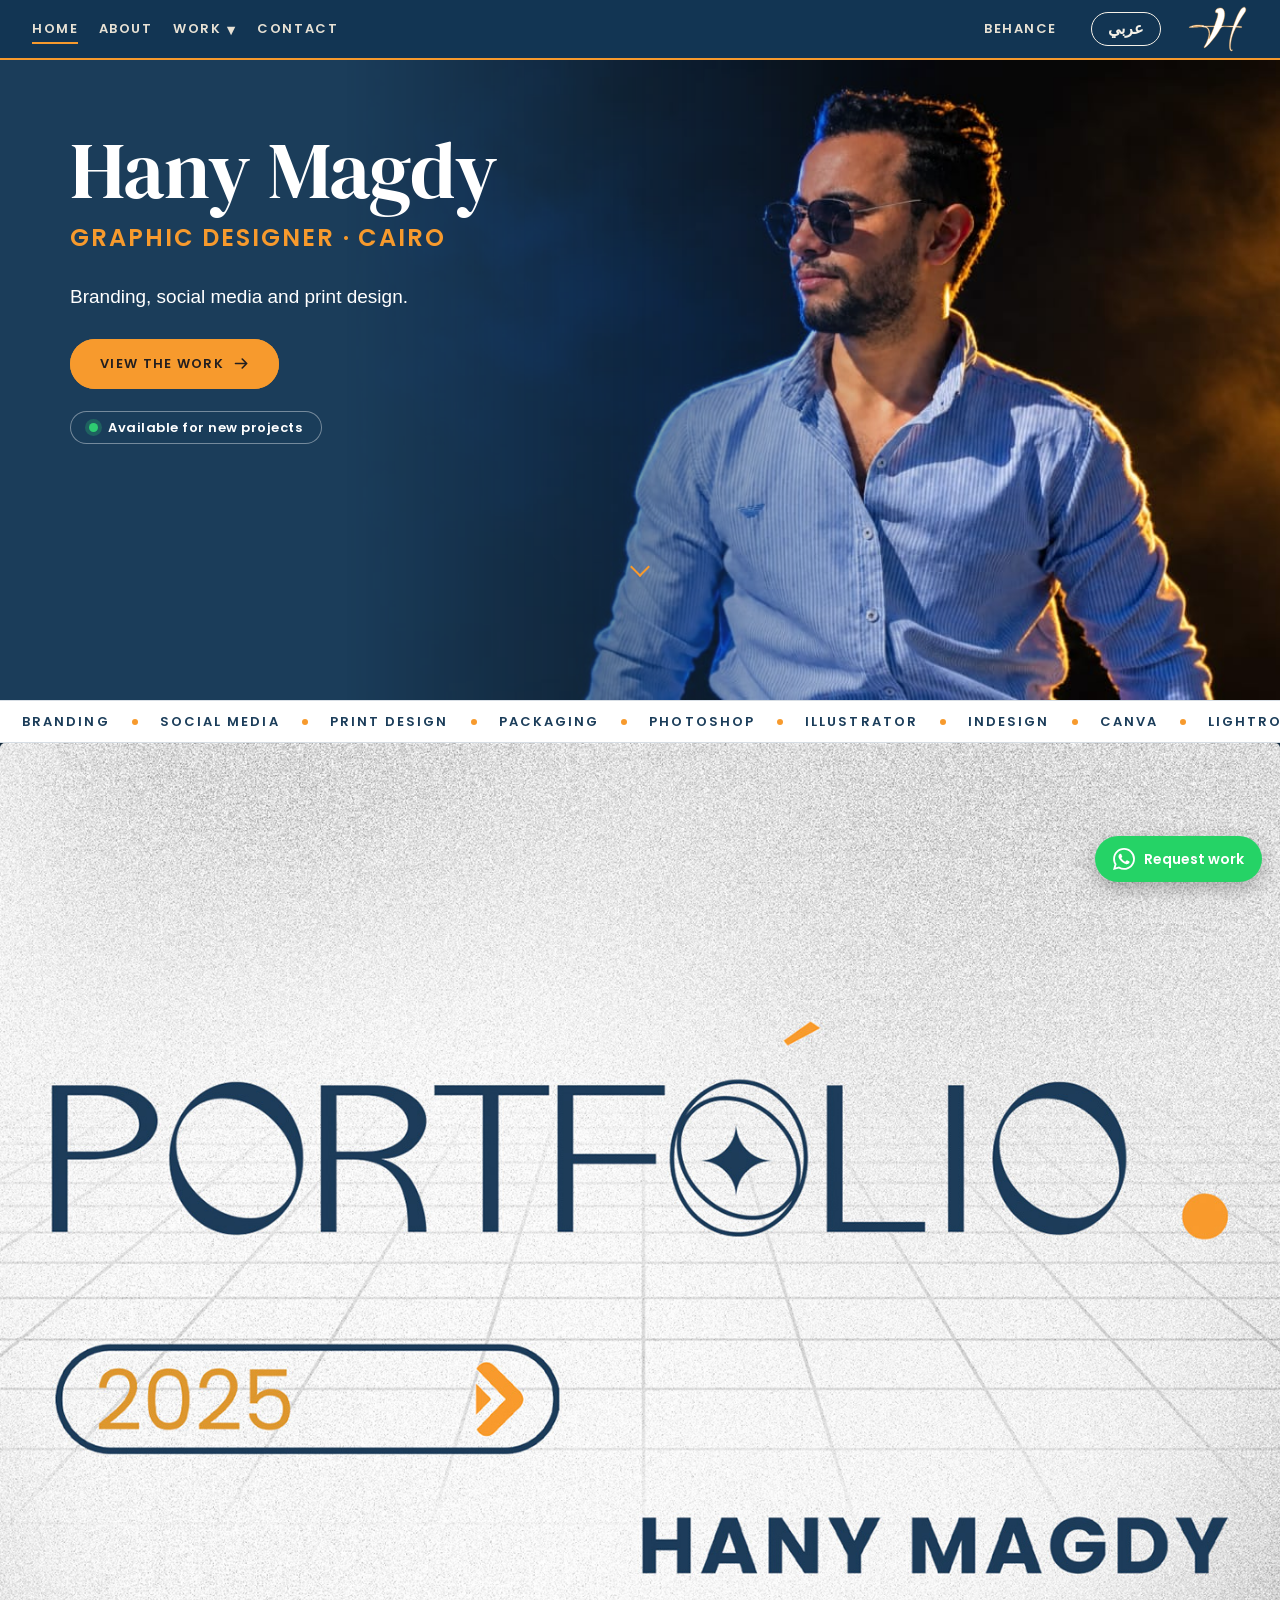
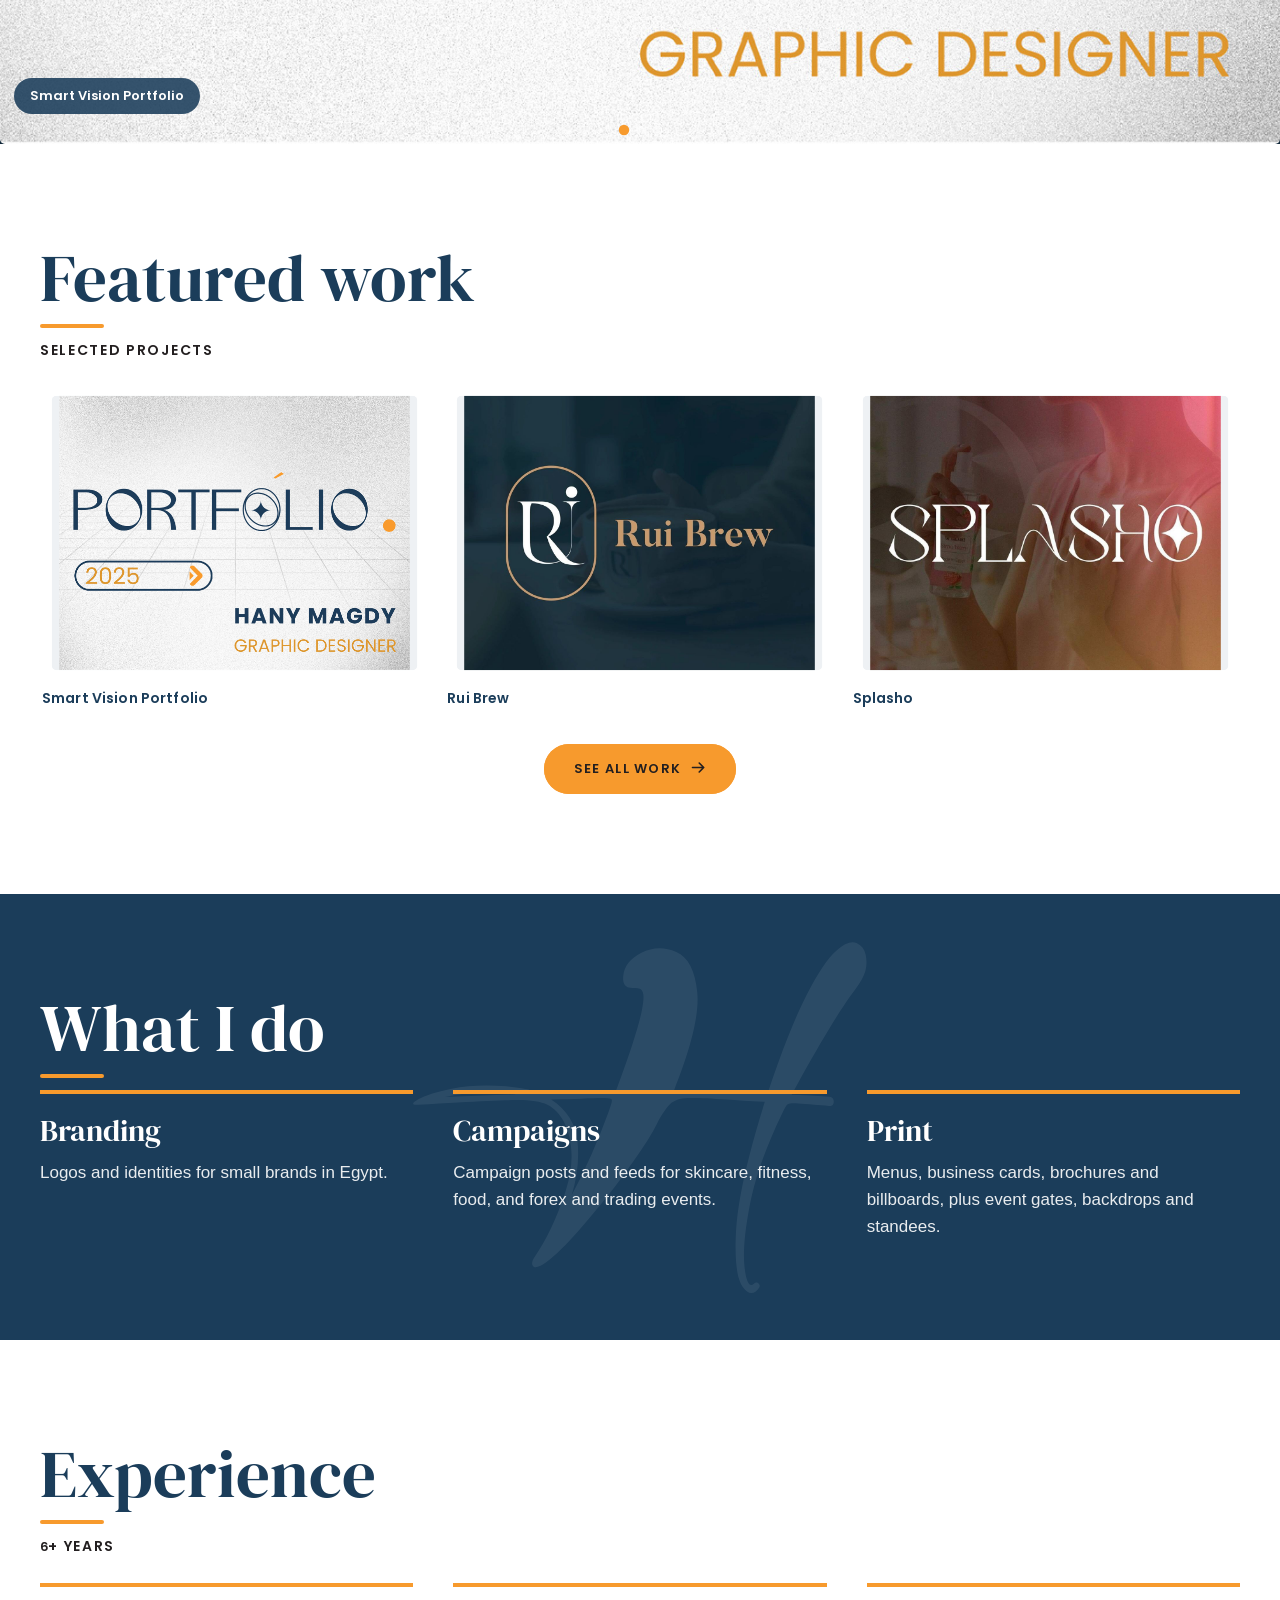
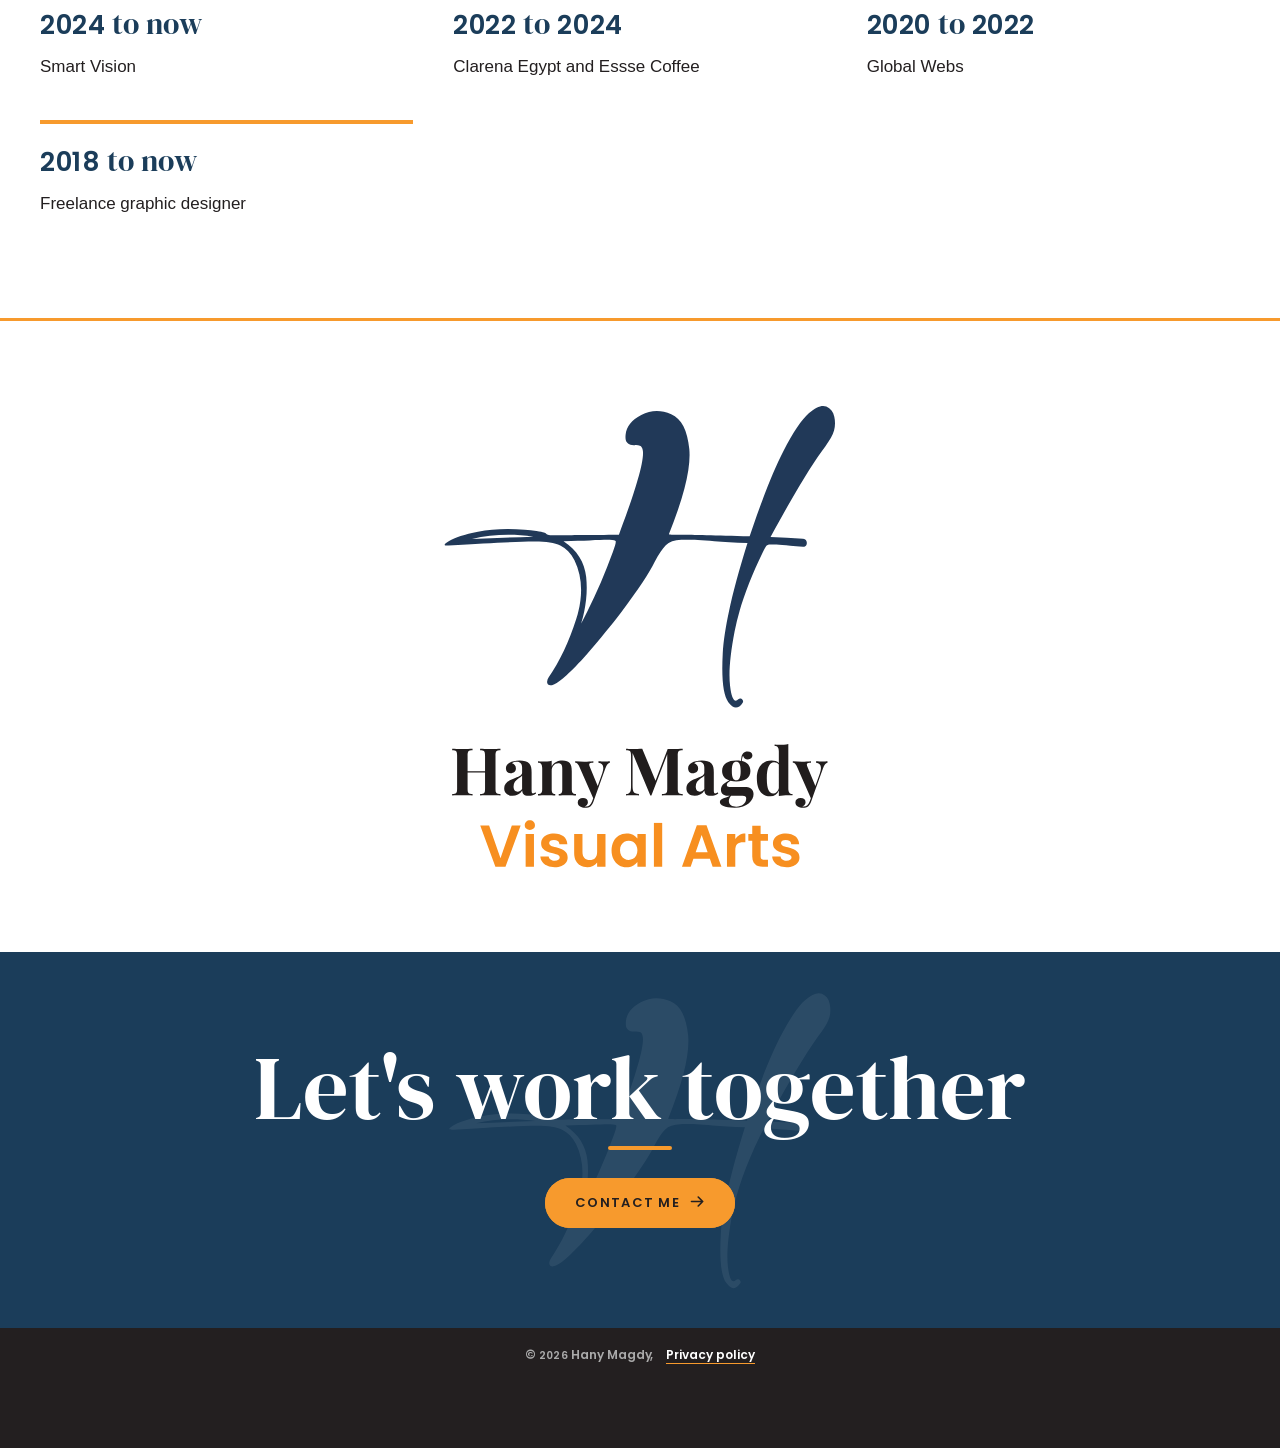
==== commit 0da81f83: "Remove bag photo from Visual Identity" ====
--- a/index.html
+++ b/index.html
@@ -405,7 +405,7 @@
 <style id="arw">.scl b{width:14px;height:14px;background:none;border:solid #f79a2d;border-width:0 2px 2px 0;transform:rotate(45deg);transform-origin:center;animation:sb 1.8s ease-in-out infinite}@keyframes sb{0%,100%{transform:translateY(0) rotate(45deg);opacity:.5}50%{transform:translateY(10px) rotate(45deg);opacity:1}}.pa{display:inline-block;width:1.15em;height:1em;margin-inline-start:10px;vertical-align:-.12em;animation:pn 1.8s ease-in-out infinite}.pa svg{display:block;width:100%;height:100%}@keyframes pn{0%,100%{transform:translateX(0)}50%{transform:translateX(5px)}}[dir=rtl] .pa svg{transform:scaleX(-1)}[dir=rtl] .pa{animation-name:pnr}@keyframes pnr{0%,100%{transform:translateX(0)}50%{transform:translateX(-5px)}}.scl{bottom:34px!important;padding:0!important}@media (prefers-reduced-motion:reduce){.scl b,.pa{animation:none!important}}</style><style id="arw2">.scl{bottom:auto!important;height:14px!important;line-height:0}</style><style id="czm">.pcard img,.card img{object-fit:contain!important;background:#e9edf1;transform:scale(.94);animation:czm 7s ease-in-out infinite}.pcard:nth-child(2) img,.card:nth-child(3n+2) img{animation-delay:.9s}.pcard:nth-child(3) img,.card:nth-child(3n) img{animation-delay:1.8s}@keyframes czm{0%,100%{transform:scale(.94)}50%{transform:scale(1)}}.pcard:hover img,.card:hover img{animation:none!important;transform:scale(1)!important;transition:transform .9s!important}@media (prefers-reduced-motion:reduce){.pcard img,.card img{animation:none!important;transform:none!important}}</style>
 <style id="slc">.hsl{position:relative;width:100%;background:#0f2638;overflow:hidden}.hsl .tr{display:flex;transition:transform 1.5s cubic-bezier(.45,.05,.2,1)}.hsl a.s{flex:0 0 100%;display:block;position:relative;aspect-ratio:1400/1095;display:flex;align-items:center;justify-content:center}.hsl a.s img{max-width:100%;max-height:100%;width:auto;height:auto;display:block}.hsl .cap{position:absolute;left:14px;bottom:30px;background:rgba(27,61,90,.88);color:#fff;padding:8px 16px;border-radius:99px;font:700 13px Poppins,sans-serif;z-index:2}.hsl .dots{position:absolute;left:0;right:0;bottom:10px;display:flex;gap:8px;justify-content:center}.hsl .dots i{width:8px;height:8px;border-radius:50%;background:#fff;opacity:.45;cursor:pointer;transition:.3s}.hsl .dots i.on{background:#f79a2d;opacity:1;transform:scale(1.3)}[dir=rtl] .hsl .cap{left:auto;right:14px}@media (prefers-reduced-motion:reduce){.hsl .tr{transition:none}}</style>
 <style id="ddfix">@media(hover:hover){.ddp{display:grid!important;opacity:0;visibility:hidden;pointer-events:none;transform:translateY(-8px);transition:opacity .22s ease,transform .22s ease,visibility 0s linear .22s}.dd.open .ddp,.dd.hov .ddp{opacity:1;visibility:visible;pointer-events:auto;transform:none;transition:opacity .22s ease,transform .22s ease,visibility 0s}.ddp:before{top:-40px!important;height:40px!important}}.dd:after{content:"";position:absolute}[data-i18n=hany_magdy] .wr,[data-i18n=hany] .wr,[data-i18n=magdy] .wr{animation-duration:.95s!important}[data-i18n=hany_magdy] .wr{animation-delay:calc(var(--i)*450ms + 200ms)!important}[data-i18n=hany] .wr{animation-delay:200ms!important}[data-i18n=magdy] .wr{animation-delay:650ms!important}</style>
-<style id="slw">.rv{transition-duration:1.3s!important}.card,.card img{transition-duration:1s!important}.pcard:nth-child(2) img,.card:nth-child(3n+2) img{animation-delay:1.4s!important}.pcard:nth-child(3) img,.card:nth-child(3n) img{animation-delay:2.8s!important}.nav .l a,.nav .r{transition:color .18s ease!important}.nav .l a:after,.nav .r:after,.nav .l .ddt:after{transition:transform .2s ease-out!important}.nav .l a,.nav .r,.nav .ddt{will-change:auto}.dd.hov .ddt,.nav .l a:hover,.nav .r:hover{color:#f79a2d!important}</style><style id="vis">.vi{display:flex;flex-wrap:wrap;gap:12px;margin-top:14px}.vi figure{margin:0}.vi img{display:block;height:120px;width:auto;border-radius:5px}.vis{padding-top:34px!important;padding-bottom:34px!important}.vis h2{font-size:30px!important}@media(max-width:700px){.vi img{height:96px}}</style></head><body><div id="top"><nav class="nav"><div class="l"><a href="#"><span data-i18n="home">Home</span></a><a href="#about"><span data-i18n="about">About</span></a><span class="dd"><a class="ddt" href="#work"><span data-i18n="work">Work</span><span class="car">&#9662;</span></a><span class="ddp"><a href="#work" data-t="c-projects"><span data-i18n="projects">Projects</span></a><a href="#work" data-t="c-branding"><span data-i18n="branding">Branding</span></a><a href="#work" data-t="c-social"><span data-i18n="social_media">Social Media</span></a><a href="#work" data-t="c-print"><span data-i18n="print">Print</span></a></span></span><a href="#contact"><span data-i18n="contact">Contact</span></a></div><a class="r" href="https://www.behance.net/hanymagdy6" target="_blank" rel="noopener noreferrer"><span data-i18n="behance">Behance</span></a><button class="langbtn" type="button" aria-label="Language">عربي</button><a class="mono" href="#"><img src="photos/nav-logo-anim.svg" alt="Hany Magdy"></a></nav><div id="app"><main class="pgv v-home"><div class="v-about hhero"><div class="rgs" aria-hidden="true"><i></i><i></i><i></i></div><section class="about hab"><img class="me" src="photos/hany-band.jpg" alt="Hany Magdy"><div><h1><span data-i18n="hany_magdy">Hany Magdy</span></h1><p class="subt"><span data-i18n="graphic_designer_cairo">Graphic designer · Cairo</span></p><p><span data-i18n="hero_line">Branding, social media and print design.</span></p><a class="pill" href="#work"><span data-i18n="view_the_work">View the work</span></a><p class="avail"><i></i><span data-i18n="available_badge">Available for new projects</span></p></div></section><div class="scl" aria-hidden="true"><b></b></div></div><div class="mq" aria-hidden="true"><div class="mqrow mqen"><div class="mqt"><span class="mqi">Branding</span><i class="mqd"></i><span class="mqi">Social media</span><i class="mqd"></i><span class="mqi">Print design</span><i class="mqd"></i><span class="mqi">Packaging</span><i class="mqd"></i><span class="mqi">Photoshop</span><i class="mqd"></i><span class="mqi">Illustrator</span><i class="mqd"></i><span class="mqi">InDesign</span><i class="mqd"></i><span class="mqi">Canva</span><i class="mqd"></i><span class="mqi">Lightroom</span><i class="mqd"></i><span class="mqi">Cairo, Egypt</span><i class="mqd"></i><span class="mqi">Branding</span><i class="mqd"></i><span class="mqi">Social media</span><i class="mqd"></i><span class="mqi">Print design</span><i class="mqd"></i><span class="mqi">Packaging</span><i class="mqd"></i><span class="mqi">Photoshop</span><i class="mqd"></i><span class="mqi">Illustrator</span><i class="mqd"></i><span class="mqi">InDesign</span><i class="mqd"></i><span class="mqi">Canva</span><i class="mqd"></i><span class="mqi">Lightroom</span><i class="mqd"></i><span class="mqi">Cairo, Egypt</span><i class="mqd"></i></div></div><div class="mqrow mqar"><div class="mqt"><span class="mqi">هوية بصرية</span><i class="mqd"></i><span class="mqi">سوشيال ميديا</span><i class="mqd"></i><span class="mqi">تصميم مطبوعات</span><i class="mqd"></i><span class="mqi">باكدجنج</span><i class="mqd"></i><span class="mqi">Photoshop</span><i class="mqd"></i><span class="mqi">Illustrator</span><i class="mqd"></i><span class="mqi">InDesign</span><i class="mqd"></i><span class="mqi">Canva</span><i class="mqd"></i><span class="mqi">Lightroom</span><i class="mqd"></i><span class="mqi">القاهرة، مصر</span><i class="mqd"></i><span class="mqi">هوية بصرية</span><i class="mqd"></i><span class="mqi">سوشيال ميديا</span><i class="mqd"></i><span class="mqi">تصميم مطبوعات</span><i class="mqd"></i><span class="mqi">باكدجنج</span><i class="mqd"></i><span class="mqi">Photoshop</span><i class="mqd"></i><span class="mqi">Illustrator</span><i class="mqd"></i><span class="mqi">InDesign</span><i class="mqd"></i><span class="mqi">Canva</span><i class="mqd"></i><span class="mqi">Lightroom</span><i class="mqd"></i><span class="mqi">القاهرة، مصر</span><i class="mqd"></i></div></div></div><section class="band w" id="hwork"><h2><span data-i18n="featured_work">Featured work</span></h2><p class="sub"><span data-i18n="selected_projects">Selected projects</span></p><div class="pgrid"><a class="pcard" href="#p-smart-portfolio"><img src="photos/b-smart-portfolio-00.jpg" alt="Smart Vision Portfolio" loading="lazy"><span class="tag"><span data-i18n="t_smart_portfolio">Smart Vision Portfolio</span></span><em>40</em></a><a class="pcard" href="#p-rui-brew"><img src="photos/b-rui-brew-00.jpg" alt="Rui Brew" loading="lazy"><span class="tag"><span data-i18n="t_rui_brew">Rui Brew</span></span><em>16</em></a><a class="pcard" href="#p-splasho"><img src="photos/b-splasho-00.jpg" alt="Splasho" loading="lazy"><span class="tag"><span data-i18n="t_splasho">Splasho</span></span><em>14</em></a></div><div class="more"><a class="pill" href="#work"><span data-i18n="see_all_work">See all work</span></a></div></section><section class="band k" id="hdo"><h2><span data-i18n="what_i_do">What I do</span></h2><div class="cols"><div><h3><span data-i18n="branding">Branding</span></h3><p><span data-i18n="logos_and_identities_for">Logos and identities for small brands in Egypt.</span></p></div><div><h3><span data-i18n="campaigns">Campaigns</span></h3><p><span data-i18n="campaign_posts_and_feeds">Campaign posts and feeds for skincare, fitness, food, and forex and trading events.</span></p></div><div><h3><span data-i18n="print">Print</span></h3><p><span data-i18n="menus_business_cards_brochures">Menus, business cards, brochures and billboards, plus event gates, backdrops and standees.</span></p></div></div></section><section class="band w" id="hexp"><h2><span data-i18n="experience">Experience</span></h2><p class="sub"><span data-i18n="years_6">6+ years</span></p><div class="cols"><div><h3><span data-i18n="2024_to_now">2024 to now</span></h3><p><span data-i18n="smart_vision">Smart Vision</span></p></div><div><h3><span data-i18n="2022_to_2024">2022 to 2024</span></h3><p><span data-i18n="clarena_egypt_and_essse">Clarena Egypt and Essse Coffee</span></p></div><div><h3><span data-i18n="2020_to_2022">2020 to 2022</span></h3><p><span data-i18n="global_webs">Global Webs</span></p></div><div><h3><span data-i18n="2018_to_now">2018 to now</span></h3><p><span data-i18n="freelance_graphic_designer">Freelance graphic designer</span></p></div></div></section><section class="band k" id="testimonials" hidden><h2><span data-i18n="kind_words">Kind words</span></h2><div class="tlist"></div></section><section class="brand"><img src="photos/logo-full.svg" alt="Hany Magdy logo"></section><footer class="foot" id="contact"><h2><span data-i18n="let_s_work_together">Let's work together</span></h2><a class="pill" href="#contact"><span data-i18n="contact_me">Contact me</span></a></footer></main><main class="pgv v-about"><section class="about"><img class="me" src="photos/hany-band.jpg" alt="Hany Magdy"><div><p class="ab1"><span data-i18n="about">About</span></p><h1><span data-i18n="hany_magdy">Hany Magdy</span></h1><p class="subt"><span data-i18n="graphic_designer_cairo">Graphic designer · Cairo</span></p><p><span data-i18n="hany_magdy_is_a">I am a graphic designer in Cairo with 6+ years in branding, social media (including forex and trading content) and print (event gates, backdrops and standees). I work in Photoshop, Illustrator and InDesign. My work has served events and campaigns across Dubai/UAE, Qatar, Oman, Bahrain, South Africa and Egypt.</span></p><p><span data-i18n="clients_include_clarena_egypt">My clients include Clarena Egypt, Essse Coffee and Smart Vision. I am a Fine Arts graduate of Minia University. I design brand identities, packaging, social media campaigns and print for clients in beauty, fitness, real estate, education and events, in Arabic and English.</span></p><a class="pill" href="#work"><span data-i18n="view_the_work">View the work</span></a></div></section><section class="band w" id="story"><h2><span data-i18n="my_story">My story</span></h2><div class="cols"><div><h3><span data-i18n="2024_to_now">2024 to now</span></h3><p><span data-i18n="smart_vision">Smart Vision</span></p></div><div><h3><span data-i18n="2022_to_2024">2022 to 2024</span></h3><p><span data-i18n="clarena_egypt_and_essse">Clarena Egypt and Essse Coffee</span></p></div><div><h3><span data-i18n="2020_to_2022">2020 to 2022</span></h3><p><span data-i18n="global_webs">Global Webs</span></p></div><div><h3><span data-i18n="2018_to_now">2018 to now</span></h3><p><span data-i18n="freelance_graphic_designer">Freelance graphic designer</span></p></div></div><p class="intro"><span data-i18n="i_studied_book_arts">I studied Book Arts in the Graphic Department at Minia University (2018 to 2023, Very Good with Honors). I started freelancing while still at college, then moved into in-house design work for brands in Cairo. I design identities, social media campaigns (including forex and trading content) and print such as event gates, backdrops and standees, and I use AI tools in my workflow.</span></p></section><section class="band w"><h2><span data-i18n="what_i_do">What I do</span></h2><div class="cols"><div><h3><span data-i18n="branding">Branding</span></h3><p><span data-i18n="logos_and_identities_for">Logos and identities for small brands in Egypt.</span></p></div><div><h3><span data-i18n="social_media_2">Social media</span></h3><p><span data-i18n="campaign_posts_and_feeds">Campaign posts and feeds for skincare, fitness, food, and forex and trading events.</span></p></div><div><h3><span data-i18n="print">Print</span></h3><p><span data-i18n="menus_business_cards_brochures">Menus, business cards, brochures and billboards, plus event gates, backdrops and standees.</span></p></div></div></section><section class="band k"><div class="facts"><div><b>6+</b><span><span data-i18n="years">Years</span></span></div><div class="sw"><p class="icons"><svg class="ic" viewBox="0 0 120 120" role="img" aria-label="Photoshop" xmlns="http://www.w3.org/2000/svg"><title>Photoshop</title><rect width="120" height="120" rx="26" fill="#001e36"/><rect x="5" y="5" width="110" height="110" rx="22" fill="none" stroke="#31a8ff" stroke-width="3.5"/><path transform="translate(23.09 82.36) scale(0.0635)" fill="#31a8ff" d="M306 -714Q445 -714 508.5 -656.0Q572 -598 572 -496Q572 -435 546.0 -381.5Q520 -328 458.5 -295.5Q397 -263 292 -263H221V0H93V-714ZM298 -608H221V-369H279Q357 -369 399.5 -397.5Q442 -426 442 -491Q442 -550 407.0 -579.0Q372 -608 298 -608Z M1069 -157Q1069 -75 1010.5 -32.5Q952 10 843 10Q786 10 745.5 2.0Q705 -6 667 -23V-130Q707 -111 755.5 -98.0Q804 -85 847 -85Q899 -85 922.0 -101.0Q945 -117 945 -144Q945 -160 936.0 -172.5Q927 -185 900.5 -200.0Q874 -215 822 -237Q770 -257 735.5 -278.5Q701 -300 683.5 -329.0Q666 -358 666 -404Q666 -477 723.5 -514.5Q781 -552 877 -552Q927 -552 971.5 -542.0Q1016 -532 1061 -512L1021 -419Q983 -435 947.0 -446.0Q911 -457 873 -457Q790 -457 790 -410Q790 -393 800.5 -381.0Q811 -369 837.5 -355.5Q864 -342 913 -323Q961 -304 996.0 -283.5Q1031 -263 1050.0 -233.0Q1069 -203 1069 -157Z"/></svg><svg class="ic" viewBox="0 0 120 120" role="img" aria-label="Illustrator" xmlns="http://www.w3.org/2000/svg"><title>Illustrator</title><rect width="120" height="120" rx="26" fill="#330000"/><rect x="5" y="5" width="110" height="110" rx="22" fill="none" stroke="#ff9a00" stroke-width="3.5"/><path transform="translate(32.90 83.00) scale(0.0613)" fill="#ff9a00" d="M534 0 469 -189H200L136 0H0L262 -717H408L670 0ZM374 -483Q370 -497 362.0 -521.0Q354 -545 346.5 -570.5Q339 -596 335 -613Q330 -593 322.5 -567.0Q315 -541 308.0 -518.0Q301 -495 298 -483L235 -299H436Z M815 -751Q844 -751 864.5 -736.5Q885 -722 885 -685Q885 -648 864.5 -633.0Q844 -618 815 -618Q786 -618 765.5 -633.0Q745 -648 745 -685Q745 -722 765.5 -736.5Q786 -751 815 -751ZM878 -542V0H752V-542Z"/></svg><svg class="ic" viewBox="0 0 120 120" role="img" aria-label="InDesign" xmlns="http://www.w3.org/2000/svg"><title>InDesign</title><rect width="120" height="120" rx="26" fill="#49021f"/><rect x="5" y="5" width="110" height="110" rx="22" fill="none" stroke="#ff3366" stroke-width="3.5"/><path transform="translate(31.59 82.40) scale(0.0597)" fill="#ff3366" d="M335 0H35V-73L121 -105V-608L35 -641V-714H335V-641L249 -608V-105L335 -73Z M630 10Q535 10 477.0 -61.0Q419 -132 419 -270Q419 -410 478.0 -481.0Q537 -552 633 -552Q693 -552 731.5 -529.0Q770 -506 793 -473H799Q796 -487 793.0 -516.0Q790 -545 790 -570V-760H916V0H818L795 -71H790Q767 -37 729.0 -13.5Q691 10 630 10ZM668 -92Q738 -92 766.5 -132.0Q795 -172 796 -253V-269Q796 -356 768.5 -402.5Q741 -449 666 -449Q608 -449 577.5 -401.5Q547 -354 547 -268Q547 -182 578.0 -137.0Q609 -92 668 -92Z"/></svg><svg class="ic" viewBox="0 0 120 120" role="img" aria-label="Canva" xmlns="http://www.w3.org/2000/svg"><title>Canva</title><defs><linearGradient id="cv" x1="0" y1="0" x2="1" y2="1"><stop offset="0" stop-color="#00c4cc"/><stop offset="1" stop-color="#7d2ae8"/></linearGradient></defs><rect width="120" height="120" rx="26" fill="url(#cv)"/><path transform="translate(17.27 70.33) scale(0.0289)" fill="#fff" d="M322 10Q192 10 126.0 -66.0Q60 -142 60 -270Q60 -333 74.5 -397.5Q89 -462 118.5 -520.5Q148 -579 193.0 -625.5Q238 -672 300.5 -698.5Q363 -725 442 -725Q510 -725 557.5 -712.5Q605 -700 652 -674L594 -552Q560 -572 523.5 -585.5Q487 -599 442 -599Q382 -599 338.5 -569.0Q295 -539 267.0 -491.0Q239 -443 225.5 -387.0Q212 -331 212 -278Q212 -197 245.5 -157.0Q279 -117 352 -117Q393 -117 434.5 -128.0Q476 -139 517 -155V-28Q487 -16 437.0 -3.0Q387 10 322 10Z M810 10Q771 10 735.5 -9.5Q700 -29 678.0 -72.5Q656 -116 656 -188Q656 -255 674.0 -320.0Q692 -385 725.0 -438.5Q758 -492 804.5 -524.0Q851 -556 909 -556Q961 -556 993.5 -534.0Q1026 -512 1044 -476H1048L1076 -546H1189L1073 0H963L970 -71H966Q937 -35 899.5 -12.5Q862 10 810 10ZM868 -109Q898 -109 924.0 -133.0Q950 -157 968.5 -195.0Q987 -233 995 -275Q1002 -311 1002 -357Q1002 -392 984.0 -414.5Q966 -437 934 -437Q907 -437 883.5 -415.5Q860 -394 842.5 -359.0Q825 -324 815.0 -281.0Q805 -238 805 -195Q805 -109 868 -109Z M1224 0 1340 -546H1452L1442 -445H1446Q1478 -494 1519.5 -525.0Q1561 -556 1618 -556Q1689 -556 1724.0 -513.5Q1759 -471 1759 -399Q1759 -363 1748 -311L1683 0H1536L1603 -319Q1611 -354 1611 -377Q1611 -437 1558 -437Q1525 -437 1498.0 -408.5Q1471 -380 1451.5 -332.0Q1432 -284 1419 -226L1371 0Z M1927 0 1860 -546H2004L2026 -260Q2028 -241 2028.5 -207.5Q2029 -174 2029 -147H2034Q2043 -172 2055.0 -204.5Q2067 -237 2077 -256L2222 -546H2380L2085 0Z M2520 10Q2481 10 2445.5 -9.5Q2410 -29 2388.0 -72.5Q2366 -116 2366 -188Q2366 -255 2384.0 -320.0Q2402 -385 2435.0 -438.5Q2468 -492 2514.5 -524.0Q2561 -556 2619 -556Q2671 -556 2703.5 -534.0Q2736 -512 2754 -476H2758L2786 -546H2899L2783 0H2673L2680 -71H2676Q2647 -35 2609.5 -12.5Q2572 10 2520 10ZM2578 -109Q2608 -109 2634.0 -133.0Q2660 -157 2678.5 -195.0Q2697 -233 2705 -275Q2712 -311 2712 -357Q2712 -392 2694.0 -414.5Q2676 -437 2644 -437Q2617 -437 2593.5 -415.5Q2570 -394 2552.5 -359.0Q2535 -324 2525.0 -281.0Q2515 -238 2515 -195Q2515 -109 2578 -109Z"/></svg><svg class="ic" viewBox="0 0 120 120" role="img" aria-label="Lightroom" xmlns="http://www.w3.org/2000/svg"><title>Lightroom</title><rect width="120" height="120" rx="26" fill="#001e36"/><rect x="5" y="5" width="110" height="110" rx="22" fill="none" stroke="#add5ec" stroke-width="3.5"/><text x="60" y="76" text-anchor="middle" font-family="Poppins,Arial,sans-serif" font-weight="700" font-size="44" fill="#add5ec">Lr</text></svg><svg class="ic" viewBox="0 0 120 120" role="img" aria-label="AI tools" xmlns="http://www.w3.org/2000/svg"><title>AI tools</title><rect width="120" height="120" rx="26" fill="#1b3d5a"/><rect x="5" y="5" width="110" height="110" rx="22" fill="none" stroke="#f79a2d" stroke-width="3.5"/><path fill="#f79a2d" d="M52 28 L60 52 L84 60 L60 68 L52 92 L44 68 L20 60 L44 52 Z" transform="translate(6 0)"/><path fill="#fff" d="M88 22 L92 34 L104 38 L92 42 L88 54 L84 42 L72 38 L84 34 Z"/></svg></p><span><span data-i18n="software">Software</span></span></div><div><b><span data-i18n="cairo">Cairo</span></b><span><span data-i18n="egypt">Egypt</span></span></div></div></section><section class="brand"><img src="photos/logo-full.svg" alt="Hany Magdy logo"></section><footer class="foot" id="contact"><h2><span data-i18n="let_s_work_together">Let's work together</span></h2><a class="pill" href="#contact"><span data-i18n="contact_me">Contact me</span></a></footer></main><main class="pgv v-p-educational-center"><header class="pagehead pcover" style="--cv:url(photos/b-educational-center-00.jpg)"><p class="ab1"><span data-i18n="t_social_media">Social media</span></p><h1><span data-i18n="t_educational_center">Educational center</span></h1></header><div class="pfacts"><div><small><span data-i18n="fact_type">Type</span></small><b><span data-i18n="t_social_media">Social media</span></b></div><div><small><span data-i18n="fact_images">Images</span></small><b>7</b></div><div><small><span data-i18n="fact_designer">Designer</span></small><b><span data-i18n="designer_name">Hany Magdy</span></b></div></div><section class="band w"><div class="pstack"><figure class="pimg"><img src="photos/b-educational-center-00.jpg" alt="Educational center 1" loading="lazy"></figure><figure class="pimg"><img src="photos/b-educational-center-01.jpg" alt="Educational center 2" loading="lazy"></figure><figure class="pimg"><img src="photos/b-educational-center-02.jpg" alt="Educational center 3" loading="lazy"></figure><figure class="pimg"><img src="photos/b-educational-center-03.jpg" alt="Educational center 4" loading="lazy"></figure><figure class="pimg"><img src="photos/b-educational-center-04.jpg" alt="Educational center 5" loading="lazy"></figure><figure class="pimg"><img src="photos/b-educational-center-05.jpg" alt="Educational center 6" loading="lazy"></figure><figure class="pimg"><img src="photos/b-educational-center-06.jpg" alt="Educational center 7" loading="lazy"></figure></div><nav class="pnav"><a class="pv" href="#p-gym-social"><small><span data-i18n="prev_project">Previous project</span></small><b><span data-i18n="t_gym_social_media">Gym social media</span></b></a><a class="nx" href="#p-real-estate"><small><span data-i18n="next_project">Next project</span></small><b><span data-i18n="t_real_estate_posts">Real estate posts</span></b></a></nav><div class="more"><a class="pill" href="#work"><span data-i18n="all_work">All work</span></a> <a class="pill" href="#contact"><span data-i18n="contact_me">Contact me</span></a></div></section></main><main class="pgv v-p-intrip-logo"><header class="pagehead pcover" style="--cv:url(photos/b-intrip-logo-00.jpg)"><p class="ab1"><span data-i18n="t_logo">Logo</span></p><h1><span data-i18n="t_intrip_logo">Intrip logo</span></h1></header><div class="pfacts"><div><small><span data-i18n="fact_type">Type</span></small><b><span data-i18n="t_logo">Logo</span></b></div><div><small><span data-i18n="fact_images">Images</span></small><b>3</b></div><div><small><span data-i18n="fact_designer">Designer</span></small><b><span data-i18n="designer_name">Hany Magdy</span></b></div></div><section class="band w"><div class="pstack"><figure class="pimg"><img src="photos/b-intrip-logo-00.jpg" alt="Intrip logo 1" loading="lazy"></figure><figure class="pimg"><img src="photos/b-intrip-logo-01.jpg" alt="Intrip logo 2" loading="lazy"></figure><figure class="pimg"><img src="photos/b-intrip-logo-02.jpg" alt="Intrip logo 3" loading="lazy"></figure></div><nav class="pnav"><a class="pv" href="#p-jabal-altair"><small><span data-i18n="prev_project">Previous project</span></small><b><span data-i18n="t_jabal_al_tair">Jabal Al-Tair</span></b></a><a class="nx" href="#p-sketches"><small><span data-i18n="next_project">Next project</span></small><b><span data-i18n="t_sketches">Sketches</span></b></a></nav><div class="more"><a class="pill" href="#work"><span data-i18n="all_work">All work</span></a> <a class="pill" href="#contact"><span data-i18n="contact_me">Contact me</span></a></div></section></main><main class="pgv v-p-sketches"><header class="pagehead pcover" style="--cv:url(photos/b-sketches-00.jpg)"><p class="ab1"><span data-i18n="t_art">Art</span></p><h1><span data-i18n="t_sketches">Sketches</span></h1></header><div class="pfacts"><div><small><span data-i18n="fact_type">Type</span></small><b><span data-i18n="t_art">Art</span></b></div><div><small><span data-i18n="fact_images">Images</span></small><b>2</b></div><div><small><span data-i18n="fact_designer">Designer</span></small><b><span data-i18n="designer_name">Hany Magdy</span></b></div></div><section class="band w"><div class="pstack"><figure class="pimg"><img src="photos/b-sketches-00.jpg" alt="Sketches 1" loading="lazy"></figure><figure class="pimg"><img src="photos/b-sketches-01.jpg" alt="Sketches 2" loading="lazy"></figure></div><nav class="pnav"><a class="pv" href="#p-intrip-logo"><small><span data-i18n="prev_project">Previous project</span></small><b><span data-i18n="t_intrip_logo">Intrip logo</span></b></a><a class="nx" href="#p-smart-portfolio"><small><span data-i18n="next_project">Next project</span></small><b><span data-i18n="t_smart_portfolio">Smart Vision Portfolio</span></b></a></nav><div class="more"><a class="pill" href="#work"><span data-i18n="all_work">All work</span></a> <a class="pill" href="#contact"><span data-i18n="contact_me">Contact me</span></a></div></section></main><main class="pgv v-p-smart-vision"><header class="pagehead pcover" style="--cv:url(photos/b-smart-vision-00.jpg)"><p class="ab1"><span data-i18n="t_social_media_and_events">Social media and events</span></p><h1><span data-i18n="t_smart_vision">Smart Vision</span></h1></header><div class="pfacts"><div><small><span data-i18n="fact_type">Type</span></small><b><span data-i18n="t_social_media_and_events">Social media and events</span></b></div><div><small><span data-i18n="fact_images">Images</span></small><b>17</b></div><div><small><span data-i18n="fact_designer">Designer</span></small><b><span data-i18n="designer_name">Hany Magdy</span></b></div></div><section class="band w"><div class="pstack"><figure class="pimg"><img src="photos/b-smart-vision-00.jpg" alt="Smart Vision 1" loading="lazy"></figure><figure class="pimg"><img src="photos/b-smart-vision-01.jpg" alt="Smart Vision 2" loading="lazy"></figure><figure class="pimg"><img src="photos/b-smart-vision-02.jpg" alt="Smart Vision 3" loading="lazy"></figure><figure class="pimg"><img src="photos/b-smart-vision-03.jpg" alt="Smart Vision 4" loading="lazy"></figure><figure class="pimg"><img src="photos/b-smart-vision-04.jpg" alt="Smart Vision 5" loading="lazy"></figure><figure class="pimg"><img src="photos/b-smart-vision-05.jpg" alt="Smart Vision 6" loading="lazy"></figure><figure class="pimg"><img src="photos/b-smart-vision-06.jpg" alt="Smart Vision 7" loading="lazy"></figure><figure class="pimg"><img src="photos/b-smart-vision-07.jpg" alt="Smart Vision 8" loading="lazy"></figure><figure class="pimg"><img src="photos/b-smart-vision-08.jpg" alt="Smart Vision 9" loading="lazy"></figure><figure class="pimg"><img src="photos/b-smart-vision-09.jpg" alt="Smart Vision 10" loading="lazy"></figure><figure class="pimg"><img src="photos/b-smart-vision-10.jpg" alt="Smart Vision 11" loading="lazy"></figure><figure class="pimg"><img src="photos/b-smart-vision-11.jpg" alt="Smart Vision 12" loading="lazy"></figure><figure class="pimg"><img src="photos/b-smart-vision-12.jpg" alt="Smart Vision 13" loading="lazy"></figure><figure class="pimg"><img src="photos/b-smart-vision-13.jpg" alt="Smart Vision 14" loading="lazy"></figure><figure class="pimg"><img src="photos/b-smart-vision-14.jpg" alt="Smart Vision 15" loading="lazy"></figure><figure class="pimg"><img src="photos/b-smart-vision-15.jpg" alt="Smart Vision 16" loading="lazy"></figure><figure class="pimg"><img src="photos/b-smart-vision-16.jpg" alt="Smart Vision 17" loading="lazy"></figure></div><nav class="pnav"><a class="pv" href="#p-essse-caffe"><small><span data-i18n="prev_project">Previous project</span></small><b><span data-i18n="t_essse_caffe">Essse Caffe</span></b></a><a class="nx" href="#p-leading-gulf"><small><span data-i18n="next_project">Next project</span></small><b><span data-i18n="t_leading_gulf">Leading Gulf</span></b></a></nav><div class="more"><a class="pill" href="#work"><span data-i18n="all_work">All work</span></a> <a class="pill" href="#contact"><span data-i18n="contact_me">Contact me</span></a></div></section></main><main class="pgv v-p-leading-gulf"><header class="pagehead pcover" style="--cv:url(photos/b-leading-gulf-00.jpg)"><p class="ab1"><span data-i18n="t_social_media">Social media</span></p><h1><span data-i18n="t_leading_gulf">Leading Gulf</span></h1></header><div class="pfacts"><div><small><span data-i18n="fact_type">Type</span></small><b><span data-i18n="t_social_media">Social media</span></b></div><div><small><span data-i18n="fact_images">Images</span></small><b>4</b></div><div><small><span data-i18n="fact_designer">Designer</span></small><b><span data-i18n="designer_name">Hany Magdy</span></b></div></div><section class="band w"><div class="pstack"><figure class="pimg"><img src="photos/b-leading-gulf-00.jpg" alt="Leading Gulf 1" loading="lazy"></figure><figure class="pimg"><img src="photos/b-leading-gulf-01.jpg" alt="Leading Gulf 2" loading="lazy"></figure><figure class="pimg"><img src="photos/b-leading-gulf-02.jpg" alt="Leading Gulf 3" loading="lazy"></figure><figure class="pimg"><img src="photos/b-leading-gulf-03.jpg" alt="Leading Gulf 4" loading="lazy"></figure></div><nav class="pnav"><a class="pv" href="#p-smart-vision"><small><span data-i18n="prev_project">Previous project</span></small><b><span data-i18n="t_smart_vision">Smart Vision</span></b></a><a class="nx" href="#p-art-photo"><small><span data-i18n="next_project">Next project</span></small><b><span data-i18n="t_art_and_photography">Art and photography</span></b></a></nav><div class="more"><a class="pill" href="#work"><span data-i18n="all_work">All work</span></a> <a class="pill" href="#contact"><span data-i18n="contact_me">Contact me</span></a></div></section></main><main class="pgv v-p-art-photo"><header class="pagehead pcover" style="--cv:url(photos/b-art-photo-00.jpg)"><p class="ab1"><span data-i18n="t_art">Art</span></p><h1><span data-i18n="t_art_and_photography">Art and photography</span></h1></header><div class="pfacts"><div><small><span data-i18n="fact_type">Type</span></small><b><span data-i18n="t_art">Art</span></b></div><div><small><span data-i18n="fact_images">Images</span></small><b>7</b></div><div><small><span data-i18n="fact_designer">Designer</span></small><b><span data-i18n="designer_name">Hany Magdy</span></b></div></div><section class="band w"><div class="pstack"><figure class="pimg"><img src="photos/b-art-photo-00.jpg" alt="Art and photography 1" loading="lazy"></figure><figure class="pimg"><img src="photos/b-art-photo-01.jpg" alt="Art and photography 2" loading="lazy"></figure><figure class="pimg"><img src="photos/b-art-photo-02.jpg" alt="Art and photography 3" loading="lazy"></figure><figure class="pimg"><img src="photos/b-art-photo-03.jpg" alt="Art and photography 4" loading="lazy"></figure><figure class="pimg"><img src="photos/b-art-photo-04.jpg" alt="Art and photography 5" loading="lazy"></figure><figure class="pimg"><img src="photos/b-art-photo-05.jpg" alt="Art and photography 6" loading="lazy"></figure><figure class="pimg"><img src="photos/b-art-photo-06.jpg" alt="Art and photography 7" loading="lazy"></figure></div><nav class="pnav"><a class="pv" href="#p-leading-gulf"><small><span data-i18n="prev_project">Previous project</span></small><b><span data-i18n="t_leading_gulf">Leading Gulf</span></b></a><a class="nx" href="#p-logo-brand"><small><span data-i18n="next_project">Next project</span></small><b><span data-i18n="t_logo_brand">Logo Brand</span></b></a></nav><div class="more"><a class="pill" href="#work"><span data-i18n="all_work">All work</span></a> <a class="pill" href="#contact"><span data-i18n="contact_me">Contact me</span></a></div></section></main><main class="pgv v-work"><header class="pagehead"><p class="ab1"><span data-i18n="selected_work">Selected work</span></p><h1><span data-i18n="work">Work</span></h1></header><section class="band w" id="c-projects"><h2><span data-i18n="projects">Projects</span></h2><p class="sub"><span data-i18n="open_a_project_to">Open a project to see the full work</span></p><div class="pgrid"><a class="pcard" href="#p-smart-portfolio"><img src="photos/b-smart-portfolio-00.jpg" alt="Smart Vision Portfolio" loading="lazy"><span class="tag"><span data-i18n="t_smart_portfolio">Smart Vision Portfolio</span></span><em>40</em></a><a class="pcard" href="#p-food-social"><img src="photos/b-food-social-00.jpg" alt="Food and supplements" loading="lazy"><span class="tag"><span data-i18n="t_food_and_supplements">Food and supplements</span></span><em>17</em></a><a class="pcard" href="#p-rui-brew"><img src="photos/b-rui-brew-00.jpg" alt="Rui Brew" loading="lazy"><span class="tag"><span data-i18n="t_rui_brew">Rui Brew</span></span><em>16</em></a><a class="pcard" href="#p-splasho"><img src="photos/b-splasho-00.jpg" alt="Splasho" loading="lazy"><span class="tag"><span data-i18n="t_splasho">Splasho</span></span><em>14</em></a><a class="pcard" href="#p-essse-caffe"><img src="photos/b-essse-caffe-00.jpg" alt="Essse Caffe" loading="lazy"><span class="tag"><span data-i18n="t_essse_caffe">Essse Caffe</span></span><em>13</em></a><a class="pcard" href="#p-smart-vision"><img src="photos/b-smart-vision-00.jpg" alt="Smart Vision" loading="lazy"><span class="tag"><span data-i18n="t_smart_vision">Smart Vision</span></span><em>17</em></a><a class="pcard" href="#p-leading-gulf"><img src="photos/b-leading-gulf-00.jpg" alt="Leading Gulf" loading="lazy"><span class="tag"><span data-i18n="t_leading_gulf">Leading Gulf</span></span><em>4</em></a><a class="pcard" href="#p-art-photo"><img src="photos/b-art-photo-00.jpg" alt="Art and photography" loading="lazy"><span class="tag"><span data-i18n="t_art_and_photography">Art and photography</span></span><em>7</em></a><a class="pcard" href="#p-logo-brand"><img src="photos/b-logo-brand-00.jpg" alt="Logo Brand" loading="lazy"><span class="tag"><span data-i18n="t_logo_brand">Logo Brand</span></span><em>19</em></a><a class="pcard" href="#p-clarena"><img src="photos/b-clarena-00.jpg" alt="Clarena" loading="lazy"><span class="tag"><span data-i18n="t_clarena">Clarena</span></span><em>38</em></a><a class="pcard" href="#p-soul-fitness"><img src="photos/b-soul-fitness-00.jpg" alt="Soul Fitness" loading="lazy"><span class="tag"><span data-i18n="t_soul_fitness">Soul Fitness</span></span><em>3</em></a><a class="pcard" href="#p-el-ghazal"><img src="photos/b-el-ghazal-00.jpg" alt="El Ghazal" loading="lazy"><span class="tag"><span data-i18n="t_el_ghazal">El Ghazal</span></span><em>5</em></a><a class="pcard" href="#p-safe-zone"><img src="photos/b-safe-zone-00.jpg" alt="Safe Zone" loading="lazy"><span class="tag"><span data-i18n="t_safe_zone">Safe Zone</span></span><em>2</em></a><a class="pcard" href="#p-pink-october"><img src="photos/b-pink-october-00.jpg" alt="Pink October" loading="lazy"><span class="tag"><span data-i18n="t_pink_october">Pink October</span></span><em>4</em></a><a class="pcard" href="#p-gym-social"><img src="photos/b-gym-social-00.jpg" alt="Gym social media" loading="lazy"><span class="tag"><span data-i18n="t_gym_social_media">Gym social media</span></span><em>18</em></a><a class="pcard" href="#p-educational-center"><img src="photos/b-educational-center-00.jpg" alt="Educational center" loading="lazy"><span class="tag"><span data-i18n="t_educational_center">Educational center</span></span><em>7</em></a><a class="pcard" href="#p-real-estate"><img src="photos/b-real-estate-00.jpg" alt="Real estate posts" loading="lazy"><span class="tag"><span data-i18n="t_real_estate_posts">Real estate posts</span></span><em>7</em></a><a class="pcard" href="#p-oct-war"><img src="photos/b-oct-war-00.jpg" alt="6 October war" loading="lazy"><span class="tag"><span data-i18n="t_6_october_war">6 October war</span></span><em>9</em></a><a class="pcard" href="#p-jabal-altair"><img src="photos/b-jabal-altair-00.jpg" alt="Jabal Al-Tair" loading="lazy"><span class="tag"><span data-i18n="t_jabal_al_tair">Jabal Al-Tair</span></span><em>14</em></a><a class="pcard" href="#p-intrip-logo"><img src="photos/b-intrip-logo-00.jpg" alt="Intrip logo" loading="lazy"><span class="tag"><span data-i18n="t_intrip_logo">Intrip logo</span></span><em>3</em></a><a class="pcard" href="#p-sketches"><img src="photos/b-sketches-00.jpg" alt="Sketches" loading="lazy"><span class="tag"><span data-i18n="t_sketches">Sketches</span></span><em>2</em></a></div></section><section class="band w" id="work"><h2><span data-i18n="featured_work">Featured work</span></h2><p class="sub"><span data-i18n="selected_projects">Selected projects</span></p><div class="grid two"><figure class="card" style="--r:4/3"><img src="photos/p01.jpg" alt="Rui Brew logo"><span class="tag"><span data-i18n="t_branding">Branding</span></span></figure><figure class="card" style="--r:4/3"><img src="photos/b-splasho-00.jpg" alt="Splasho"><span class="tag"><span data-i18n="t_branding">Branding</span></span></figure></div></section><section class="band k" id="c-branding"><h2><span data-i18n="branding">Branding</span></h2><p class="sub"><span data-i18n="logos_and_identities">Logos and identities</span></p><div class="grid "><figure class="card" style="--r:4/3"><img src="photos/p02.jpg" alt="Splasho wordmark"></figure><figure class="card" style="--r:4/3"><img src="photos/p05.jpg" alt="House mark over a burger photo"></figure><figure class="card" style="--r:4/3"><img src="photos/p38.jpg" alt="Intrip logo"></figure></div></section><section class="band w" id="c-social"><h2><span data-i18n="social_media_2">Social media</span></h2><p class="sub"><span data-i18n="campaigns_and_posts">Campaigns and posts</span></p><div class="pmas"><figure class="card" style="--r:1400/787"><img src="photos/b-smart-vision-00.jpg" alt="Smart Vision social media posts" loading="lazy" style="aspect-ratio:1400/787;object-fit:contain;height:auto"></figure><figure class="card" style="--r:1400/787"><img src="photos/b-smart-vision-01.jpg" alt="Smart Vision social media posts" loading="lazy" style="aspect-ratio:1400/787;object-fit:contain;height:auto"></figure><figure class="card" style="--r:1400/787"><img src="photos/b-smart-vision-02.jpg" alt="Smart Vision social media posts" loading="lazy" style="aspect-ratio:1400/787;object-fit:contain;height:auto"></figure><figure class="card" style="--r:1400/787"><img src="photos/b-smart-vision-03.jpg" alt="Smart Vision social media posts" loading="lazy" style="aspect-ratio:1400/787;object-fit:contain;height:auto"></figure><figure class="card" style="--r:1400/787"><img src="photos/b-smart-vision-04.jpg" alt="Smart Vision social media posts" loading="lazy" style="aspect-ratio:1400/787;object-fit:contain;height:auto"></figure><figure class="card" style="--r:1400/787"><img src="photos/b-smart-vision-05.jpg" alt="Smart Vision social media posts" loading="lazy" style="aspect-ratio:1400/787;object-fit:contain;height:auto"></figure><figure class="card" style="--r:1400/787"><img src="photos/b-smart-vision-06.jpg" alt="Smart Vision social media posts" loading="lazy" style="aspect-ratio:1400/787;object-fit:contain;height:auto"></figure><figure class="card" style="--r:1100/619"><img src="photos/b-svs-events-03.jpg" alt="SVS Events 2025 social media post" loading="lazy" style="aspect-ratio:1100/619;object-fit:contain;height:auto"></figure><figure class="card" style="--r:1100/619"><img src="photos/b-svs-events-04.jpg" alt="SVS Events 2025 social media post" loading="lazy" style="aspect-ratio:1100/619;object-fit:contain;height:auto"></figure><figure class="card" style="--r:1100/619"><img src="photos/b-svs-events-05.jpg" alt="SVS Events 2025 social media post" loading="lazy" style="aspect-ratio:1100/619;object-fit:contain;height:auto"></figure><figure class="card" style="--r:1100/619"><img src="photos/b-svs-events-06.jpg" alt="SVS Events 2025 social media post" loading="lazy" style="aspect-ratio:1100/619;object-fit:contain;height:auto"></figure><figure class="card" style="--r:1100/619"><img src="photos/b-svs-events-09.jpg" alt="SVS Events 2025 social media post" loading="lazy" style="aspect-ratio:1100/619;object-fit:contain;height:auto"></figure><figure class="card" style="--r:1100/619"><img src="photos/b-svs-events-10.jpg" alt="SVS Events 2025 social media post" loading="lazy" style="aspect-ratio:1100/619;object-fit:contain;height:auto"></figure><figure class="card" style="--r:1100/619"><img src="photos/b-svs-events-11.jpg" alt="SVS Events 2025 social media post" loading="lazy" style="aspect-ratio:1100/619;object-fit:contain;height:auto"></figure><figure class="card" style="--r:1100/619"><img src="photos/b-svs-events-12.jpg" alt="SVS Events 2025 social media post" loading="lazy" style="aspect-ratio:1100/619;object-fit:contain;height:auto"></figure><figure class="card" style="--r:1100/619"><img src="photos/b-svs-events-13.jpg" alt="SVS Events 2025 social media post" loading="lazy" style="aspect-ratio:1100/619;object-fit:contain;height:auto"></figure><figure class="card" style="--r:1100/619"><img src="photos/b-svs-events-14.jpg" alt="SVS Events 2025 social media post" loading="lazy" style="aspect-ratio:1100/619;object-fit:contain;height:auto"></figure><figure class="card" style="--r:1200/675"><img src="photos/b-svs-events-15.jpg" alt="SVS Events 2025 social media post" loading="lazy" style="aspect-ratio:1200/675;object-fit:contain;height:auto"></figure><figure class="card" style="--r:1200/675"><img src="photos/b-svs-events-16.jpg" alt="SVS Events 2025 social media post" loading="lazy" style="aspect-ratio:1200/675;object-fit:contain;height:auto"></figure><figure class="card" style="--r:1100/619"><img src="photos/b-svs-events-20.jpg" alt="SVS Events 2025 social media post" loading="lazy" style="aspect-ratio:1100/619;object-fit:contain;height:auto"></figure><figure class="card" style="--r:1100/619"><img src="photos/b-svs-events-21.jpg" alt="SVS Events 2025 social media post" loading="lazy" style="aspect-ratio:1100/619;object-fit:contain;height:auto"></figure><figure class="card" style="--r:1100/619"><img src="photos/b-svs-events-22.jpg" alt="SVS Events 2025 social media post" loading="lazy" style="aspect-ratio:1100/619;object-fit:contain;height:auto"></figure><figure class="card" style="--r:1100/619"><img src="photos/b-svs-events-23.jpg" alt="SVS Events 2025 social media post" loading="lazy" style="aspect-ratio:1100/619;object-fit:contain;height:auto"></figure><figure class="card" style="--r:1100/619"><img src="photos/b-svs-events-24.jpg" alt="SVS Events 2025 social media post" loading="lazy" style="aspect-ratio:1100/619;object-fit:contain;height:auto"></figure><figure class="card" style="--r:1200/675"><img src="photos/b-svs-events-25.jpg" alt="SVS Events 2025 social media post" loading="lazy" style="aspect-ratio:1200/675;object-fit:contain;height:auto"></figure><figure class="card" style="--r:1100/619"><img src="photos/b-svs-events-26.jpg" alt="SVS Events 2025 social media post" loading="lazy" style="aspect-ratio:1100/619;object-fit:contain;height:auto"></figure><figure class="card" style="--r:1100/619"><img src="photos/b-svs-events-28.jpg" alt="SVS Events 2025 social media post" loading="lazy" style="aspect-ratio:1100/619;object-fit:contain;height:auto"></figure><figure class="card" style="--r:1100/619"><img src="photos/b-svs-events-29.jpg" alt="SVS Events 2025 social media post" loading="lazy" style="aspect-ratio:1100/619;object-fit:contain;height:auto"></figure><figure class="card" style="--r:1100/619"><img src="photos/b-svs-events-30.jpg" alt="SVS Events 2025 social media post" loading="lazy" style="aspect-ratio:1100/619;object-fit:contain;height:auto"></figure><figure class="card" style="--r:1100/619"><img src="photos/b-svs-events-31.jpg" alt="SVS Events 2025 social media post" loading="lazy" style="aspect-ratio:1100/619;object-fit:contain;height:auto"></figure><figure class="card" style="--r:1100/619"><img src="photos/b-svs-events-32.jpg" alt="SVS Events 2025 social media post" loading="lazy" style="aspect-ratio:1100/619;object-fit:contain;height:auto"></figure><figure class="card" style="--r:1200/675"><img src="photos/b-svs-events-33.jpg" alt="SVS Events 2025 social media post" loading="lazy" style="aspect-ratio:1200/675;object-fit:contain;height:auto"></figure><figure class="card" style="--r:1200/675"><img src="photos/b-essse-caffe-02.jpg" alt="Essse Caffe social media posts" loading="lazy" style="aspect-ratio:1200/675;object-fit:contain;height:auto"></figure><figure class="card" style="--r:1200/675"><img src="photos/b-essse-caffe-03.jpg" alt="Essse Caffe social media posts" loading="lazy" style="aspect-ratio:1200/675;object-fit:contain;height:auto"></figure><figure class="card" style="--r:1200/675"><img src="photos/b-essse-caffe-04.jpg" alt="Essse Caffe social media posts" loading="lazy" style="aspect-ratio:1200/675;object-fit:contain;height:auto"></figure><figure class="card" style="--r:1200/675"><img src="photos/b-essse-caffe-05.jpg" alt="Essse Caffe social media posts" loading="lazy" style="aspect-ratio:1200/675;object-fit:contain;height:auto"></figure><figure class="card" style="--r:1200/675"><img src="photos/b-essse-caffe-06.jpg" alt="Essse Caffe social media posts" loading="lazy" style="aspect-ratio:1200/675;object-fit:contain;height:auto"></figure><figure class="card" style="--r:1200/675"><img src="photos/b-essse-caffe-07.jpg" alt="Essse Caffe social media posts" loading="lazy" style="aspect-ratio:1200/675;object-fit:contain;height:auto"></figure><figure class="card" style="--r:1400/933"><img src="photos/b-clarena-00.jpg" alt="Clarena social media post" loading="lazy" style="aspect-ratio:1400/933;object-fit:contain;height:auto"></figure><figure class="card" style="--r:1080/1080"><img src="photos/b-clarena-01.jpg" alt="Clarena social media post" loading="lazy" style="aspect-ratio:1080/1080;object-fit:contain;height:auto"></figure><figure class="card" style="--r:1080/1080"><img src="photos/b-clarena-02.jpg" alt="Clarena social media post" loading="lazy" style="aspect-ratio:1080/1080;object-fit:contain;height:auto"></figure><figure class="card" style="--r:1080/1080"><img src="photos/b-clarena-03.jpg" alt="Clarena social media post" loading="lazy" style="aspect-ratio:1080/1080;object-fit:contain;height:auto"></figure><figure class="card" style="--r:1400/1089"><img src="photos/b-clarena-04.jpg" alt="Clarena social media post" loading="lazy" style="aspect-ratio:1400/1089;object-fit:contain;height:auto"></figure><figure class="card" style="--r:1400/969"><img src="photos/b-clarena-06.jpg" alt="Clarena social media post" loading="lazy" style="aspect-ratio:1400/969;object-fit:contain;height:auto"></figure><figure class="card" style="--r:1080/1080"><img src="photos/b-clarena-07.jpg" alt="Clarena social media post" loading="lazy" style="aspect-ratio:1080/1080;object-fit:contain;height:auto"></figure><figure class="card" style="--r:1080/1080"><img src="photos/b-clarena-08.jpg" alt="Clarena social media post" loading="lazy" style="aspect-ratio:1080/1080;object-fit:contain;height:auto"></figure><figure class="card" style="--r:1080/1080"><img src="photos/b-clarena-09.jpg" alt="Clarena social media post" loading="lazy" style="aspect-ratio:1080/1080;object-fit:contain;height:auto"></figure><figure class="card" style="--r:1400/933"><img src="photos/b-clarena-10.jpg" alt="Clarena social media post" loading="lazy" style="aspect-ratio:1400/933;object-fit:contain;height:auto"></figure><figure class="card" style="--r:1080/1080"><img src="photos/b-clarena-11.jpg" alt="Clarena social media post" loading="lazy" style="aspect-ratio:1080/1080;object-fit:contain;height:auto"></figure><figure class="card" style="--r:1080/1080"><img src="photos/b-clarena-12.jpg" alt="Clarena social media post" loading="lazy" style="aspect-ratio:1080/1080;object-fit:contain;height:auto"></figure><figure class="card" style="--r:1080/1080"><img src="photos/b-clarena-13.jpg" alt="Clarena social media post" loading="lazy" style="aspect-ratio:1080/1080;object-fit:contain;height:auto"></figure><figure class="card" style="--r:1400/1400"><img src="photos/b-clarena-14.jpg" alt="Clarena social media post" loading="lazy" style="aspect-ratio:1400/1400;object-fit:contain;height:auto"></figure><figure class="card" style="--r:1080/1080"><img src="photos/b-clarena-15.jpg" alt="Clarena social media post" loading="lazy" style="aspect-ratio:1080/1080;object-fit:contain;height:auto"></figure><figure class="card" style="--r:1400/1050"><img src="photos/b-clarena-16.jpg" alt="Clarena social media post" loading="lazy" style="aspect-ratio:1400/1050;object-fit:contain;height:auto"></figure><figure class="card" style="--r:1080/1080"><img src="photos/b-clarena-17.jpg" alt="Clarena social media post" loading="lazy" style="aspect-ratio:1080/1080;object-fit:contain;height:auto"></figure><figure class="card" style="--r:1080/1080"><img src="photos/b-clarena-18.jpg" alt="Clarena social media post" loading="lazy" style="aspect-ratio:1080/1080;object-fit:contain;height:auto"></figure><figure class="card" style="--r:1400/1089"><img src="photos/b-clarena-19.jpg" alt="Clarena social media post" loading="lazy" style="aspect-ratio:1400/1089;object-fit:contain;height:auto"></figure><figure class="card" style="--r:1080/1080"><img src="photos/b-clarena-20.jpg" alt="Clarena social media post" loading="lazy" style="aspect-ratio:1080/1080;object-fit:contain;height:auto"></figure><figure class="card" style="--r:1400/875"><img src="photos/b-clarena-21.jpg" alt="Clarena social media post" loading="lazy" style="aspect-ratio:1400/875;object-fit:contain;height:auto"></figure><figure class="card" style="--r:1080/1080"><img src="photos/b-clarena-22.jpg" alt="Clarena social media post" loading="lazy" style="aspect-ratio:1080/1080;object-fit:contain;height:auto"></figure><figure class="card" style="--r:1400/933"><img src="photos/b-clarena-23.jpg" alt="Clarena social media post" loading="lazy" style="aspect-ratio:1400/933;object-fit:contain;height:auto"></figure><figure class="card" style="--r:1080/1080"><img src="photos/b-clarena-24.jpg" alt="Clarena social media post" loading="lazy" style="aspect-ratio:1080/1080;object-fit:contain;height:auto"></figure><figure class="card" style="--r:1080/1080"><img src="photos/b-clarena-25.jpg" alt="Clarena social media post" loading="lazy" style="aspect-ratio:1080/1080;object-fit:contain;height:auto"></figure><figure class="card" style="--r:1080/1080"><img src="photos/b-clarena-26.jpg" alt="Clarena social media post" loading="lazy" style="aspect-ratio:1080/1080;object-fit:contain;height:auto"></figure><figure class="card" style="--r:1400/840"><img src="photos/b-clarena-27.jpg" alt="Clarena social media post" loading="lazy" style="aspect-ratio:1400/840;object-fit:contain;height:auto"></figure><figure class="card" style="--r:1080/1080"><img src="photos/b-clarena-28.jpg" alt="Clarena social media post" loading="lazy" style="aspect-ratio:1080/1080;object-fit:contain;height:auto"></figure><figure class="card" style="--r:1080/1080"><img src="photos/b-clarena-29.jpg" alt="Clarena social media post" loading="lazy" style="aspect-ratio:1080/1080;object-fit:contain;height:auto"></figure><figure class="card" style="--r:1080/1080"><img src="photos/b-clarena-30.jpg" alt="Clarena social media post" loading="lazy" style="aspect-ratio:1080/1080;object-fit:contain;height:auto"></figure><figure class="card" style="--r:1400/1050"><img src="photos/b-clarena-31.jpg" alt="Clarena social media post" loading="lazy" style="aspect-ratio:1400/1050;object-fit:contain;height:auto"></figure><figure class="card" style="--r:1080/1080"><img src="photos/b-clarena-32.jpg" alt="Clarena social media post" loading="lazy" style="aspect-ratio:1080/1080;object-fit:contain;height:auto"></figure><figure class="card" style="--r:1080/1080"><img src="photos/b-clarena-33.jpg" alt="Clarena social media post" loading="lazy" style="aspect-ratio:1080/1080;object-fit:contain;height:auto"></figure><figure class="card" style="--r:1400/840"><img src="photos/b-clarena-34.jpg" alt="Clarena social media post" loading="lazy" style="aspect-ratio:1400/840;object-fit:contain;height:auto"></figure><figure class="card" style="--r:1400/1400"><img src="photos/b-clarena-35.jpg" alt="Clarena social media post" loading="lazy" style="aspect-ratio:1400/1400;object-fit:contain;height:auto"></figure><figure class="card" style="--r:1400/1400"><img src="photos/b-clarena-36.jpg" alt="Clarena social media post" loading="lazy" style="aspect-ratio:1400/1400;object-fit:contain;height:auto"></figure><figure class="card" style="--r:1400/1400"><img src="photos/b-clarena-37.jpg" alt="Clarena social media post" loading="lazy" style="aspect-ratio:1400/1400;object-fit:contain;height:auto"></figure><figure class="card" style="--r:1400/933"><img src="photos/b-gym-social-00.jpg" alt="Soul Fitness social media post" loading="lazy" style="aspect-ratio:1400/933;object-fit:contain;height:auto"></figure><figure class="card" style="--r:1080/1080"><img src="photos/b-gym-social-01.jpg" alt="Soul Fitness social media post" loading="lazy" style="aspect-ratio:1080/1080;object-fit:contain;height:auto"></figure><figure class="card" style="--r:1080/1080"><img src="photos/b-gym-social-02.jpg" alt="Soul Fitness social media post" loading="lazy" style="aspect-ratio:1080/1080;object-fit:contain;height:auto"></figure><figure class="card" style="--r:1080/1080"><img src="photos/b-gym-social-03.jpg" alt="Soul Fitness social media post" loading="lazy" style="aspect-ratio:1080/1080;object-fit:contain;height:auto"></figure><figure class="card" style="--r:1400/1400"><img src="photos/b-gym-social-04.jpg" alt="Soul Fitness social media post" loading="lazy" style="aspect-ratio:1400/1400;object-fit:contain;height:auto"></figure><figure class="card" style="--r:1080/1080"><img src="photos/b-gym-social-05.jpg" alt="Soul Fitness social media post" loading="lazy" style="aspect-ratio:1080/1080;object-fit:contain;height:auto"></figure><figure class="card" style="--r:1400/840"><img src="photos/b-gym-social-06.jpg" alt="Soul Fitness social media post" loading="lazy" style="aspect-ratio:1400/840;object-fit:contain;height:auto"></figure><figure class="card" style="--r:1080/1080"><img src="photos/b-gym-social-07.jpg" alt="Soul Fitness social media post" loading="lazy" style="aspect-ratio:1080/1080;object-fit:contain;height:auto"></figure><figure class="card" style="--r:1400/1050"><img src="photos/b-gym-social-08.jpg" alt="Soul Fitness social media post" loading="lazy" style="aspect-ratio:1400/1050;object-fit:contain;height:auto"></figure><figure class="card" style="--r:1080/1080"><img src="photos/b-gym-social-09.jpg" alt="Soul Fitness social media post" loading="lazy" style="aspect-ratio:1080/1080;object-fit:contain;height:auto"></figure><figure class="card" style="--r:1400/875"><img src="photos/b-gym-social-10.jpg" alt="Soul Fitness social media post" loading="lazy" style="aspect-ratio:1400/875;object-fit:contain;height:auto"></figure><figure class="card" style="--r:1080/1080"><img src="photos/b-gym-social-11.jpg" alt="Soul Fitness social media post" loading="lazy" style="aspect-ratio:1080/1080;object-fit:contain;height:auto"></figure><figure class="card" style="--r:1080/1080"><img src="photos/b-gym-social-12.jpg" alt="Soul Fitness social media post" loading="lazy" style="aspect-ratio:1080/1080;object-fit:contain;height:auto"></figure><figure class="card" style="--r:1080/1080"><img src="photos/b-gym-social-13.jpg" alt="Soul Fitness social media post" loading="lazy" style="aspect-ratio:1080/1080;object-fit:contain;height:auto"></figure><figure class="card" style="--r:1400/1153"><img src="photos/b-gym-social-14.jpg" alt="Soul Fitness social media post" loading="lazy" style="aspect-ratio:1400/1153;object-fit:contain;height:auto"></figure><figure class="card" style="--r:1080/1080"><img src="photos/b-gym-social-15.jpg" alt="Soul Fitness social media post" loading="lazy" style="aspect-ratio:1080/1080;object-fit:contain;height:auto"></figure><figure class="card" style="--r:1400/1400"><img src="photos/b-gym-social-16.jpg" alt="Soul Fitness social media post" loading="lazy" style="aspect-ratio:1400/1400;object-fit:contain;height:auto"></figure><figure class="card" style="--r:1080/1080"><img src="photos/b-gym-social-17.jpg" alt="Soul Fitness social media post" loading="lazy" style="aspect-ratio:1080/1080;object-fit:contain;height:auto"></figure><figure class="card" style="--r:1100/688"><img src="photos/b-real-estate-00.jpg" alt="Real estate social media post" loading="lazy" style="aspect-ratio:1100/688;object-fit:contain;height:auto"></figure><figure class="card" style="--r:1200/799"><img src="photos/b-real-estate-01.jpg" alt="Real estate social media post" loading="lazy" style="aspect-ratio:1200/799;object-fit:contain;height:auto"></figure><figure class="card" style="--r:1200/799"><img src="photos/b-real-estate-02.jpg" alt="Real estate social media post" loading="lazy" style="aspect-ratio:1200/799;object-fit:contain;height:auto"></figure><figure class="card" style="--r:1200/900"><img src="photos/b-real-estate-03.jpg" alt="Real estate social media post" loading="lazy" style="aspect-ratio:1200/900;object-fit:contain;height:auto"></figure><figure class="card" style="--r:1100/660"><img src="photos/b-real-estate-04.jpg" alt="Real estate social media post" loading="lazy" style="aspect-ratio:1100/660;object-fit:contain;height:auto"></figure><figure class="card" style="--r:1100/825"><img src="photos/b-real-estate-05.jpg" alt="Real estate social media post" loading="lazy" style="aspect-ratio:1100/825;object-fit:contain;height:auto"></figure><figure class="card" style="--r:1100/732"><img src="photos/b-real-estate-06.jpg" alt="Real estate social media post" loading="lazy" style="aspect-ratio:1100/732;object-fit:contain;height:auto"></figure><figure class="card" style="--r:1400/1050"><img src="photos/b-oct-war-00.jpg" alt="6 October war social media post" loading="lazy" style="aspect-ratio:1400/1050;object-fit:contain;height:auto"></figure><figure class="card" style="--r:1400/1050"><img src="photos/b-oct-war-01.jpg" alt="6 October war social media post" loading="lazy" style="aspect-ratio:1400/1050;object-fit:contain;height:auto"></figure><figure class="card" style="--r:1400/1400"><img src="photos/b-oct-war-02.jpg" alt="6 October war social media post" loading="lazy" style="aspect-ratio:1400/1400;object-fit:contain;height:auto"></figure><figure class="card" style="--r:1080/1080"><img src="photos/b-oct-war-03.jpg" alt="6 October war social media post" loading="lazy" style="aspect-ratio:1080/1080;object-fit:contain;height:auto"></figure><figure class="card" style="--r:1080/1080"><img src="photos/b-oct-war-04.jpg" alt="6 October war social media post" loading="lazy" style="aspect-ratio:1080/1080;object-fit:contain;height:auto"></figure><figure class="card" style="--r:1080/1080"><img src="photos/b-oct-war-05.jpg" alt="6 October war social media post" loading="lazy" style="aspect-ratio:1080/1080;object-fit:contain;height:auto"></figure><figure class="card" style="--r:1080/1920"><img src="photos/b-oct-war-06.jpg" alt="6 October war social media post" loading="lazy" style="aspect-ratio:1080/1920;object-fit:contain;height:auto"></figure><figure class="card" style="--r:1080/1920"><img src="photos/b-oct-war-07.jpg" alt="6 October war social media post" loading="lazy" style="aspect-ratio:1080/1920;object-fit:contain;height:auto"></figure><figure class="card" style="--r:1080/1920"><img src="photos/b-oct-war-08.jpg" alt="6 October war social media post" loading="lazy" style="aspect-ratio:1080/1920;object-fit:contain;height:auto"></figure><figure class="card" style="--r:1100/619"><img src="photos/b-food-social-00.jpg" alt="Food and supplements social media posts" loading="lazy" style="aspect-ratio:1100/619;object-fit:contain;height:auto"></figure><figure class="card" style="--r:1200/675"><img src="photos/b-food-social-01.jpg" alt="Food and supplements social media posts" loading="lazy" style="aspect-ratio:1200/675;object-fit:contain;height:auto"></figure><figure class="card" style="--r:1200/675"><img src="photos/b-food-social-02.jpg" alt="Food and supplements social media posts" loading="lazy" style="aspect-ratio:1200/675;object-fit:contain;height:auto"></figure><figure class="card" style="--r:1100/619"><img src="photos/b-food-social-03.jpg" alt="Food and supplements social media posts" loading="lazy" style="aspect-ratio:1100/619;object-fit:contain;height:auto"></figure><figure class="card" style="--r:1100/619"><img src="photos/b-food-social-04.jpg" alt="Food and supplements social media posts" loading="lazy" style="aspect-ratio:1100/619;object-fit:contain;height:auto"></figure><figure class="card" style="--r:1200/675"><img src="photos/b-food-social-05.jpg" alt="Food and supplements social media posts" loading="lazy" style="aspect-ratio:1200/675;object-fit:contain;height:auto"></figure><figure class="card" style="--r:1100/619"><img src="photos/b-food-social-06.jpg" alt="Food and supplements social media posts" loading="lazy" style="aspect-ratio:1100/619;object-fit:contain;height:auto"></figure><figure class="card" style="--r:1100/619"><img src="photos/b-food-social-07.jpg" alt="Food and supplements social media posts" loading="lazy" style="aspect-ratio:1100/619;object-fit:contain;height:auto"></figure><figure class="card" style="--r:1100/619"><img src="photos/b-food-social-08.jpg" alt="Food and supplements social media posts" loading="lazy" style="aspect-ratio:1100/619;object-fit:contain;height:auto"></figure><figure class="card" style="--r:1100/619"><img src="photos/b-food-social-09.jpg" alt="Food and supplements social media posts" loading="lazy" style="aspect-ratio:1100/619;object-fit:contain;height:auto"></figure><figure class="card" style="--r:1100/619"><img src="photos/b-food-social-10.jpg" alt="Food and supplements social media posts" loading="lazy" style="aspect-ratio:1100/619;object-fit:contain;height:auto"></figure><figure class="card" style="--r:1100/619"><img src="photos/b-food-social-11.jpg" alt="Food and supplements social media posts" loading="lazy" style="aspect-ratio:1100/619;object-fit:contain;height:auto"></figure><figure class="card" style="--r:1100/619"><img src="photos/b-food-social-12.jpg" alt="Food and supplements social media posts" loading="lazy" style="aspect-ratio:1100/619;object-fit:contain;height:auto"></figure><figure class="card" style="--r:1100/619"><img src="photos/b-food-social-13.jpg" alt="Food and supplements social media posts" loading="lazy" style="aspect-ratio:1100/619;object-fit:contain;height:auto"></figure><figure class="card" style="--r:1100/619"><img src="photos/b-food-social-14.jpg" alt="Food and supplements social media posts" loading="lazy" style="aspect-ratio:1100/619;object-fit:contain;height:auto"></figure><figure class="card" style="--r:1100/619"><img src="photos/b-food-social-15.jpg" alt="Food and supplements social media posts" loading="lazy" style="aspect-ratio:1100/619;object-fit:contain;height:auto"></figure><figure class="card" style="--r:1100/619"><img src="photos/b-food-social-16.jpg" alt="Food and supplements social media posts" loading="lazy" style="aspect-ratio:1100/619;object-fit:contain;height:auto"></figure><figure class="card" style="--r:808/632"><img src="photos/p15.jpg" alt="Clarena serum post" loading="lazy" style="aspect-ratio:808/632;object-fit:contain;height:auto"></figure><figure class="card" style="--r:808/632"><img src="photos/p19.jpg" alt="Clarena skincare posts" loading="lazy" style="aspect-ratio:808/632;object-fit:contain;height:auto"></figure><figure class="card" style="--r:808/632"><img src="photos/p22.jpg" alt="Clarena Instagram feed" loading="lazy" style="aspect-ratio:808/632;object-fit:contain;height:auto"></figure><figure class="card" style="--r:808/632"><img src="photos/p26.jpg" alt="Opening Now post" loading="lazy" style="aspect-ratio:808/632;object-fit:contain;height:auto"></figure><figure class="card" style="--r:808/632"><img src="photos/p25.jpg" alt="Gym class posts" loading="lazy" style="aspect-ratio:808/632;object-fit:contain;height:auto"></figure><figure class="card" style="--r:808/632"><img src="photos/p27.jpg" alt="Real estate posts" loading="lazy" style="aspect-ratio:808/632;object-fit:contain;height:auto"></figure></div></section><section class="band k" id="c-print"><h2><span data-i18n="print">Print</span></h2><p class="sub"><span data-i18n="menus_cards_brochures_billboards">Menus, cards, brochures, billboards</span></p><div class="grid "><figure class="card" style="--r:1/1"><img src="photos/p10.jpg" alt="Safe Zone menu stand"></figure><figure class="card" style="--r:1/1"><img src="photos/p12.jpg" alt="El Ghazal business cards"></figure><figure class="card" style="--r:1/1"><img src="photos/p09.jpg" alt="Construction company poster"></figure></div><div class="pmas"><figure class="card" style="--r:1200/675"><img src="photos/b-jabal-altair-04.jpg" alt="Jabal Al-Tair ID cards and bag mockup" loading="lazy" style="aspect-ratio:1200/675;object-fit:contain;height:auto"></figure><figure class="card" style="--r:1200/675"><img src="photos/b-jabal-altair-05.jpg" alt="Jabal Al-Tair boxes mockup" loading="lazy" style="aspect-ratio:1200/675;object-fit:contain;height:auto"></figure><figure class="card" style="--r:1200/675"><img src="photos/b-jabal-altair-06.jpg" alt="Jabal Al-Tair book mockup" loading="lazy" style="aspect-ratio:1200/675;object-fit:contain;height:auto"></figure><figure class="card" style="--r:1100/619"><img src="photos/b-jabal-altair-09.jpg" alt="Jabal Al-Tair book spread mockup" loading="lazy" style="aspect-ratio:1100/619;object-fit:contain;height:auto"></figure><figure class="card" style="--r:1100/619"><img src="photos/b-jabal-altair-11.jpg" alt="Jabal Al-Tair billboard mockup" loading="lazy" style="aspect-ratio:1100/619;object-fit:contain;height:auto"></figure><figure class="card" style="--r:1200/675"><img src="photos/b-jabal-altair-13.jpg" alt="Jabal Al-Tair brochure mockup" loading="lazy" style="aspect-ratio:1200/675;object-fit:contain;height:auto"></figure><figure class="card" style="--r:1100/619"><img src="photos/b-svs-events-02.jpg" alt="SVS event standee mockup" loading="lazy" style="aspect-ratio:1100/619;object-fit:contain;height:auto"></figure><figure class="card" style="--r:1200/675"><img src="photos/b-svs-events-18.jpg" alt="SVS event gate mockup" loading="lazy" style="aspect-ratio:1200/675;object-fit:contain;height:auto"></figure><figure class="card" style="--r:1100/880"><img src="photos/b-safe-zone-01.jpg" alt="Safe Zone window poster mockup" loading="lazy" style="aspect-ratio:1100/880;object-fit:contain;height:auto"></figure><figure class="card" style="--r:1400/787"><img src="photos/b-print-73.jpg" alt="Clarena gift voucher and business card mockup" loading="lazy" style="aspect-ratio:1400/787;object-fit:contain;height:auto"></figure><figure class="card" style="--r:1400/788"><img src="photos/b-print-74.jpg" alt="Clarena brochure mockup" loading="lazy" style="aspect-ratio:1400/788;object-fit:contain;height:auto"></figure><figure class="card" style="--r:1200/675"><img src="photos/b-essse-caffe-09.jpg" alt="Essse Caffe cards and flyer mockup" loading="lazy" style="aspect-ratio:1200/675;object-fit:contain;height:auto"></figure><figure class="card" style="--r:1200/675"><img src="photos/b-essse-caffe-10.jpg" alt="Essse Caffe coffee bag packaging mockup" loading="lazy" style="aspect-ratio:1200/675;object-fit:contain;height:auto"></figure><figure class="card" style="--r:1200/675"><img src="photos/b-essse-caffe-11.jpg" alt="Essse Caffe flyer and business cards mockup" loading="lazy" style="aspect-ratio:1200/675;object-fit:contain;height:auto"></figure><figure class="card" style="--r:1400/787"><img src="photos/b-print-97.jpg" alt="Pink October flyers mockup" loading="lazy" style="aspect-ratio:1400/787;object-fit:contain;height:auto"></figure><figure class="card" style="--r:1400/787"><img src="photos/b-print-98.jpg" alt="Pink October brochure mockup" loading="lazy" style="aspect-ratio:1400/787;object-fit:contain;height:auto"></figure><figure class="card" style="--r:1400/787"><img src="photos/b-print-107.jpg" alt="Smart Vision seminar packages flyers mockup" loading="lazy" style="aspect-ratio:1400/787;object-fit:contain;height:auto"></figure><figure class="card" style="--r:1400/787"><img src="photos/b-smart-vision-07.jpg" alt="Smart Vision document pages mockup" loading="lazy" style="aspect-ratio:1400/787;object-fit:contain;height:auto"></figure><figure class="card" style="--r:1400/787"><img src="photos/b-smart-vision-08.jpg" alt="SVS visitor badges mockup" loading="lazy" style="aspect-ratio:1400/787;object-fit:contain;height:auto"></figure><figure class="card" style="--r:1400/787"><img src="photos/b-smart-vision-10.jpg" alt="Smart Vision booklet mockup" loading="lazy" style="aspect-ratio:1400/787;object-fit:contain;height:auto"></figure><figure class="card" style="--r:1400/787"><img src="photos/b-leading-gulf-01.jpg" alt="El Ghazal business card and letterhead mockup" loading="lazy" style="aspect-ratio:1400/787;object-fit:contain;height:auto"></figure><figure class="card" style="--r:1400/787"><img src="photos/b-leading-gulf-02.jpg" alt="El Ghazal company book mockup" loading="lazy" style="aspect-ratio:1400/787;object-fit:contain;height:auto"></figure><figure class="card" style="--r:1400/787"><img src="photos/b-leading-gulf-03.jpg" alt="El Ghazal brochure mockup" loading="lazy" style="aspect-ratio:1400/787;object-fit:contain;height:auto"></figure><figure class="card" style="--r:1100/619"><img src="photos/b-svs-events-19.jpg" alt="SVS requirements flyer mockup" loading="lazy" style="aspect-ratio:1100/619;object-fit:contain;height:auto"></figure></div></section><section class="band w vis" id="c-identity"><h2><span data-i18n="visual_identity">Visual Identity</span></h2><p class="sub"><span data-i18n="logo_marks_note">Logo marks and brand touchpoints</span></p><div class="vi"><figure><img src="photos/p05.jpg" alt="House mark over a burger photo" loading="lazy"></figure><figure><img src="photos/p01.jpg" alt="Rui Brew logo" loading="lazy"></figure><figure><img src="photos/p38.jpg" alt="Intrip logo" loading="lazy"></figure><figure><img src="photos/p02.jpg" alt="Splasho wordmark" loading="lazy"></figure><figure><img src="photos/hmva-bag.jpg" alt="Hany Magdy Visual Arts shopping bag with the white H monogram" loading="lazy"></figure></div></section><footer class="foot" id="contact"><h2><span data-i18n="let_s_work_together">Let's work together</span></h2><a class="pill" href="#contact"><span data-i18n="contact_me">Contact me</span></a></footer></main><main class="pgv v-p-rui-brew"><header class="pagehead pcover" style="--cv:url(photos/b-rui-brew-00.jpg)"><p class="ab1"><span data-i18n="t_branding">Branding</span></p><h1><span data-i18n="t_rui_brew">Rui Brew</span></h1></header><div class="pfacts"><div><small><span data-i18n="fact_type">Type</span></small><b><span data-i18n="t_branding">Branding</span></b></div><div><small><span data-i18n="fact_images">Images</span></small><b>16</b></div><div><small><span data-i18n="fact_designer">Designer</span></small><b><span data-i18n="designer_name">Hany Magdy</span></b></div></div><section class="band w"><figure class="pimg cshero"><img src="photos/b-rui-brew-00.jpg" alt="Rui Brew 1" loading="lazy"></figure><div class="pstack"><figure class="pimg"><img src="photos/b-rui-brew-01.jpg" alt="Rui Brew 2" loading="lazy"></figure><figure class="pimg"><img src="photos/b-rui-brew-02.jpg" alt="Rui Brew 3" loading="lazy"></figure><figure class="pimg"><img src="photos/b-rui-brew-03.jpg" alt="Rui Brew 4" loading="lazy"></figure></div><h2 class="csmore"><span data-i18n="more_from_project">More from this project</span></h2><div class="csgrid"><figure class="pimg"><img src="photos/b-rui-brew-04.jpg" alt="Rui Brew 5" loading="lazy"></figure><figure class="pimg"><img src="photos/b-rui-brew-05.jpg" alt="Rui Brew 6" loading="lazy"></figure><figure class="pimg"><img src="photos/b-rui-brew-06.jpg" alt="Rui Brew 7" loading="lazy"></figure><figure class="pimg"><img src="photos/b-rui-brew-07.jpg" alt="Rui Brew 8" loading="lazy"></figure><figure class="pimg"><img src="photos/b-rui-brew-08.jpg" alt="Rui Brew 9" loading="lazy"></figure><figure class="pimg"><img src="photos/b-rui-brew-09.jpg" alt="Rui Brew 10" loading="lazy"></figure><figure class="pimg"><img src="photos/b-rui-brew-10.jpg" alt="Rui Brew 11" loading="lazy"></figure><figure class="pimg"><img src="photos/b-rui-brew-11.jpg" alt="Rui Brew 12" loading="lazy"></figure><figure class="pimg"><img src="photos/b-rui-brew-12.jpg" alt="Rui Brew 13" loading="lazy"></figure><figure class="pimg"><img src="photos/b-rui-brew-13.jpg" alt="Rui Brew 14" loading="lazy"></figure><figure class="pimg"><img src="photos/b-rui-brew-14.jpg" alt="Rui Brew 15" loading="lazy"></figure><figure class="pimg"><img src="photos/b-rui-brew-15.jpg" alt="Rui Brew 16" loading="lazy"></figure></div><nav class="pnav"><a class="pv" href="#p-food-social"><small><span data-i18n="prev_project">Previous project</span></small><b><span data-i18n="t_food_and_supplements">Food and supplements</span></b></a><a class="nx" href="#p-splasho"><small><span data-i18n="next_project">Next project</span></small><b><span data-i18n="t_splasho">Splasho</span></b></a></nav><div class="more"><a class="pill" href="#work"><span data-i18n="all_work">All work</span></a> <a class="pill" href="#contact"><span data-i18n="contact_me">Contact me</span></a></div></section></main><main class="pgv v-p-splasho"><header class="pagehead pcover" style="--cv:url(photos/b-splasho-00.jpg)"><p class="ab1"><span data-i18n="t_branding">Branding</span></p><h1><span data-i18n="t_splasho">Splasho</span></h1></header><div class="pfacts"><div><small><span data-i18n="fact_type">Type</span></small><b><span data-i18n="t_branding">Branding</span></b></div><div><small><span data-i18n="fact_images">Images</span></small><b>14</b></div><div><small><span data-i18n="fact_designer">Designer</span></small><b><span data-i18n="designer_name">Hany Magdy</span></b></div></div><section class="band w"><figure class="pimg cshero"><img src="photos/b-splasho-00.jpg" alt="Splasho 1" loading="lazy"></figure><div class="pstack"><figure class="pimg"><img src="photos/b-splasho-01.jpg" alt="Splasho 2" loading="lazy"></figure><figure class="pimg"><img src="photos/b-splasho-02.jpg" alt="Splasho 3" loading="lazy"></figure><figure class="pimg"><img src="photos/b-splasho-03.jpg" alt="Splasho 4" loading="lazy"></figure></div><h2 class="csmore"><span data-i18n="more_from_project">More from this project</span></h2><div class="csgrid"><figure class="pimg"><img src="photos/b-splasho-04.jpg" alt="Splasho 5" loading="lazy"></figure><figure class="pimg"><img src="photos/b-splasho-05.jpg" alt="Splasho 6" loading="lazy"></figure><figure class="pimg"><img src="photos/b-splasho-06.jpg" alt="Splasho 7" loading="lazy"></figure><figure class="pimg"><img src="photos/b-splasho-07.jpg" alt="Splasho 8" loading="lazy"></figure><figure class="pimg"><img src="photos/b-splasho-08.jpg" alt="Splasho 9" loading="lazy"></figure><figure class="pimg"><img src="photos/b-splasho-09.jpg" alt="Splasho 10" loading="lazy"></figure><figure class="pimg"><img src="photos/b-splasho-10.jpg" alt="Splasho 11" loading="lazy"></figure><figure class="pimg"><img src="photos/b-splasho-11.jpg" alt="Splasho 12" loading="lazy"></figure><figure class="pimg"><img src="photos/b-splasho-12.jpg" alt="Splasho 13" loading="lazy"></figure><figure class="pimg"><img src="photos/b-splasho-13.jpg" alt="Splasho 14" loading="lazy"></figure></div><nav class="pnav"><a class="pv" href="#p-rui-brew"><small><span data-i18n="prev_project">Previous project</span></small><b><span data-i18n="t_rui_brew">Rui Brew</span></b></a><a class="nx" href="#p-essse-caffe"><small><span data-i18n="next_project">Next project</span></small><b><span data-i18n="t_essse_caffe">Essse Caffe</span></b></a></nav><div class="more"><a class="pill" href="#work"><span data-i18n="all_work">All work</span></a> <a class="pill" href="#contact"><span data-i18n="contact_me">Contact me</span></a></div></section></main><main class="pgv v-p-logo-brand"><header class="pagehead pcover" style="--cv:url(photos/b-logo-brand-00.jpg)"><p class="ab1"><span data-i18n="t_branding">Branding</span></p><h1><span data-i18n="t_logo_brand">Logo Brand</span></h1></header><div class="pfacts"><div><small><span data-i18n="fact_type">Type</span></small><b><span data-i18n="t_branding">Branding</span></b></div><div><small><span data-i18n="fact_images">Images</span></small><b>19</b></div><div><small><span data-i18n="fact_designer">Designer</span></small><b><span data-i18n="designer_name">Hany Magdy</span></b></div></div><section class="band w"><div class="pstack"><figure class="pimg"><img src="photos/b-logo-brand-00.jpg" alt="Logo Brand 1" loading="lazy"></figure><figure class="pimg"><img src="photos/b-logo-brand-01.jpg" alt="Logo Brand 2" loading="lazy"></figure><figure class="pimg"><img src="photos/b-logo-brand-02.jpg" alt="Logo Brand 3" loading="lazy"></figure><figure class="pimg"><img src="photos/b-logo-brand-03.jpg" alt="Logo Brand 4" loading="lazy"></figure><figure class="pimg"><img src="photos/b-logo-brand-04.jpg" alt="Logo Brand 5" loading="lazy"></figure><figure class="pimg"><img src="photos/b-logo-brand-05.jpg" alt="Logo Brand 6" loading="lazy"></figure><figure class="pimg"><img src="photos/b-logo-brand-06.jpg" alt="Logo Brand 7" loading="lazy"></figure><figure class="pimg"><img src="photos/b-logo-brand-07.jpg" alt="Logo Brand 8" loading="lazy"></figure><figure class="pimg"><img src="photos/b-logo-brand-08.jpg" alt="Logo Brand 9" loading="lazy"></figure><figure class="pimg"><img src="photos/b-logo-brand-09.jpg" alt="Logo Brand 10" loading="lazy"></figure><figure class="pimg"><img src="photos/b-logo-brand-10.jpg" alt="Logo Brand 11" loading="lazy"></figure><figure class="pimg"><img src="photos/b-logo-brand-11.jpg" alt="Logo Brand 12" loading="lazy"></figure><figure class="pimg"><img src="photos/b-logo-brand-12.jpg" alt="Logo Brand 13" loading="lazy"></figure><figure class="pimg"><img src="photos/b-logo-brand-13.jpg" alt="Logo Brand 14" loading="lazy"></figure><figure class="pimg"><img src="photos/b-logo-brand-14.jpg" alt="Logo Brand 15" loading="lazy"></figure><figure class="pimg"><img src="photos/b-logo-brand-15.jpg" alt="Logo Brand 16" loading="lazy"></figure><figure class="pimg"><img src="photos/b-logo-brand-16.jpg" alt="Logo Brand 17" loading="lazy"></figure><figure class="pimg"><img src="photos/b-logo-brand-17.jpg" alt="Logo Brand 18" loading="lazy"></figure><figure class="pimg"><img src="photos/b-logo-brand-18.jpg" alt="Logo Brand 19" loading="lazy"></figure></div><nav class="pnav"><a class="pv" href="#p-art-photo"><small><span data-i18n="prev_project">Previous project</span></small><b><span data-i18n="t_art_and_photography">Art and photography</span></b></a><a class="nx" href="#p-clarena"><small><span data-i18n="next_project">Next project</span></small><b><span data-i18n="t_clarena">Clarena</span></b></a></nav><div class="more"><a class="pill" href="#work"><span data-i18n="all_work">All work</span></a> <a class="pill" href="#contact"><span data-i18n="contact_me">Contact me</span></a></div></section></main><main class="pgv v-p-el-ghazal"><header class="pagehead pcover" style="--cv:url(photos/b-el-ghazal-00.jpg)"><p class="ab1"><span data-i18n="t_branding_and_print">Branding and print</span></p><h1><span data-i18n="t_el_ghazal">El Ghazal</span></h1></header><div class="pfacts"><div><small><span data-i18n="fact_type">Type</span></small><b><span data-i18n="t_branding_and_print">Branding and print</span></b></div><div><small><span data-i18n="fact_images">Images</span></small><b>5</b></div><div><small><span data-i18n="fact_designer">Designer</span></small><b><span data-i18n="designer_name">Hany Magdy</span></b></div></div><section class="band w"><figure class="pimg cshero"><img src="photos/b-el-ghazal-00.jpg" alt="El Ghazal 1" loading="lazy"></figure><div class="pstack"><figure class="pimg"><img src="photos/b-el-ghazal-01.jpg" alt="El Ghazal 2" loading="lazy"></figure><figure class="pimg"><img src="photos/b-el-ghazal-02.jpg" alt="El Ghazal 3" loading="lazy"></figure><figure class="pimg"><img src="photos/b-el-ghazal-03.jpg" alt="El Ghazal 4" loading="lazy"></figure></div><h2 class="csmore"><span data-i18n="more_from_project">More from this project</span></h2><div class="csgrid"><figure class="pimg"><img src="photos/b-el-ghazal-04.jpg" alt="El Ghazal 5" loading="lazy"></figure></div><nav class="pnav"><a class="pv" href="#p-soul-fitness"><small><span data-i18n="prev_project">Previous project</span></small><b><span data-i18n="t_soul_fitness">Soul Fitness</span></b></a><a class="nx" href="#p-safe-zone"><small><span data-i18n="next_project">Next project</span></small><b><span data-i18n="t_safe_zone">Safe Zone</span></b></a></nav><div class="more"><a class="pill" href="#work"><span data-i18n="all_work">All work</span></a> <a class="pill" href="#contact"><span data-i18n="contact_me">Contact me</span></a></div></section></main><main class="pgv v-p-safe-zone"><header class="pagehead pcover" style="--cv:url(photos/b-safe-zone-00.jpg)"><p class="ab1"><span data-i18n="t_print">Print</span></p><h1><span data-i18n="t_safe_zone">Safe Zone</span></h1></header><div class="pfacts"><div><small><span data-i18n="fact_type">Type</span></small><b><span data-i18n="t_print">Print</span></b></div><div><small><span data-i18n="fact_images">Images</span></small><b>2</b></div><div><small><span data-i18n="fact_designer">Designer</span></small><b><span data-i18n="designer_name">Hany Magdy</span></b></div></div><section class="band w"><div class="pstack"><figure class="pimg"><img src="photos/b-safe-zone-00.jpg" alt="Safe Zone 1" loading="lazy"></figure><figure class="pimg"><img src="photos/b-safe-zone-01.jpg" alt="Safe Zone 2" loading="lazy"></figure></div><nav class="pnav"><a class="pv" href="#p-el-ghazal"><small><span data-i18n="prev_project">Previous project</span></small><b><span data-i18n="t_el_ghazal">El Ghazal</span></b></a><a class="nx" href="#p-pink-october"><small><span data-i18n="next_project">Next project</span></small><b><span data-i18n="t_pink_october">Pink October</span></b></a></nav><div class="more"><a class="pill" href="#work"><span data-i18n="all_work">All work</span></a> <a class="pill" href="#contact"><span data-i18n="contact_me">Contact me</span></a></div></section></main><main class="pgv v-p-soul-fitness"><header class="pagehead pcover" style="--cv:url(photos/b-soul-fitness-00.jpg)"><p class="ab1"><span data-i18n="t_social_media">Social media</span></p><h1><span data-i18n="t_soul_fitness">Soul Fitness</span></h1></header><div class="pfacts"><div><small><span data-i18n="fact_type">Type</span></small><b><span data-i18n="t_social_media">Social media</span></b></div><div><small><span data-i18n="fact_images">Images</span></small><b>5</b></div><div><small><span data-i18n="fact_designer">Designer</span></small><b><span data-i18n="designer_name">Hany Magdy</span></b></div></div><section class="band w"><div class="pstack"><figure class="pimg"><img src="photos/b-soul-fitness-00.jpg" alt="Soul Fitness 1" loading="lazy"></figure><figure class="pimg"><img src="photos/b-soul-fitness-01.jpg" alt="Soul Fitness 2" loading="lazy"></figure><figure class="pimg"><img src="photos/b-soul-fitness-02.jpg" alt="Soul Fitness 3" loading="lazy"></figure><figure class="pimg"><img src="photos/p11.jpg" alt="Soul Fitness billboard" loading="lazy"></figure><figure class="pimg"><img src="photos/p23.jpg" alt="Soul Fitness brochure" loading="lazy"></figure></div><nav class="pnav"><a class="pv" href="#p-clarena"><small><span data-i18n="prev_project">Previous project</span></small><b><span data-i18n="t_clarena">Clarena</span></b></a><a class="nx" href="#p-el-ghazal"><small><span data-i18n="next_project">Next project</span></small><b><span data-i18n="t_el_ghazal">El Ghazal</span></b></a></nav><div class="more"><a class="pill" href="#work"><span data-i18n="all_work">All work</span></a> <a class="pill" href="#contact"><span data-i18n="contact_me">Contact me</span></a></div></section></main><main class="pgv v-p-clarena"><header class="pagehead pcover" style="--cv:url(photos/b-clarena-00.jpg)"><p class="ab1"><span data-i18n="t_branding_and_social_media">Branding and social media</span></p><h1><span data-i18n="t_clarena">Clarena</span></h1></header><div class="pfacts"><div><small><span data-i18n="fact_type">Type</span></small><b><span data-i18n="t_branding_and_social_media">Branding and social media</span></b></div><div><small><span data-i18n="fact_images">Images</span></small><b>38</b></div><div><small><span data-i18n="fact_designer">Designer</span></small><b><span data-i18n="designer_name">Hany Magdy</span></b></div></div><section class="band w"><figure class="pimg cshero"><img src="photos/b-clarena-00.jpg" alt="Clarena 1" loading="lazy"></figure><div class="pstack"><figure class="pimg"><img src="photos/b-clarena-01.jpg" alt="Clarena 2" loading="lazy"></figure><figure class="pimg"><img src="photos/b-clarena-02.jpg" alt="Clarena 3" loading="lazy"></figure><figure class="pimg"><img src="photos/b-clarena-03.jpg" alt="Clarena 4" loading="lazy"></figure></div><h2 class="csmore"><span data-i18n="more_from_project">More from this project</span></h2><div class="csgrid"><figure class="pimg"><img src="photos/b-clarena-04.jpg" alt="Clarena 5" loading="lazy"></figure><figure class="pimg"><img src="photos/b-clarena-05.jpg" alt="Clarena 6" loading="lazy"></figure><figure class="pimg"><img src="photos/b-clarena-06.jpg" alt="Clarena 7" loading="lazy"></figure><figure class="pimg"><img src="photos/b-clarena-07.jpg" alt="Clarena 8" loading="lazy"></figure><figure class="pimg"><img src="photos/b-clarena-08.jpg" alt="Clarena 9" loading="lazy"></figure><figure class="pimg"><img src="photos/b-clarena-09.jpg" alt="Clarena 10" loading="lazy"></figure><figure class="pimg"><img src="photos/b-clarena-10.jpg" alt="Clarena 11" loading="lazy"></figure><figure class="pimg"><img src="photos/b-clarena-11.jpg" alt="Clarena 12" loading="lazy"></figure><figure class="pimg"><img src="photos/b-clarena-12.jpg" alt="Clarena 13" loading="lazy"></figure><figure class="pimg"><img src="photos/b-clarena-13.jpg" alt="Clarena 14" loading="lazy"></figure><figure class="pimg"><img src="photos/b-clarena-14.jpg" alt="Clarena 15" loading="lazy"></figure><figure class="pimg"><img src="photos/b-clarena-15.jpg" alt="Clarena 16" loading="lazy"></figure><figure class="pimg"><img src="photos/b-clarena-16.jpg" alt="Clarena 17" loading="lazy"></figure><figure class="pimg"><img src="photos/b-clarena-17.jpg" alt="Clarena 18" loading="lazy"></figure><figure class="pimg"><img src="photos/b-clarena-18.jpg" alt="Clarena 19" loading="lazy"></figure><figure class="pimg"><img src="photos/b-clarena-19.jpg" alt="Clarena 20" loading="lazy"></figure><figure class="pimg"><img src="photos/b-clarena-20.jpg" alt="Clarena 21" loading="lazy"></figure><figure class="pimg"><img src="photos/b-clarena-21.jpg" alt="Clarena 22" loading="lazy"></figure><figure class="pimg"><img src="photos/b-clarena-22.jpg" alt="Clarena 23" loading="lazy"></figure><figure class="pimg"><img src="photos/b-clarena-23.jpg" alt="Clarena 24" loading="lazy"></figure><figure class="pimg"><img src="photos/b-clarena-24.jpg" alt="Clarena 25" loading="lazy"></figure><figure class="pimg"><img src="photos/b-clarena-25.jpg" alt="Clarena 26" loading="lazy"></figure><figure class="pimg"><img src="photos/b-clarena-26.jpg" alt="Clarena 27" loading="lazy"></figure><figure class="pimg"><img src="photos/b-clarena-27.jpg" alt="Clarena 28" loading="lazy"></figure><figure class="pimg"><img src="photos/b-clarena-28.jpg" alt="Clarena 29" loading="lazy"></figure><figure class="pimg"><img src="photos/b-clarena-29.jpg" alt="Clarena 30" loading="lazy"></figure><figure class="pimg"><img src="photos/b-clarena-30.jpg" alt="Clarena 31" loading="lazy"></figure><figure class="pimg"><img src="photos/b-clarena-31.jpg" alt="Clarena 32" loading="lazy"></figure><figure class="pimg"><img src="photos/b-clarena-32.jpg" alt="Clarena 33" loading="lazy"></figure><figure class="pimg"><img src="photos/b-clarena-33.jpg" alt="Clarena 34" loading="lazy"></figure><figure class="pimg"><img src="photos/b-clarena-34.jpg" alt="Clarena 35" loading="lazy"></figure><figure class="pimg"><img src="photos/b-clarena-35.jpg" alt="Clarena 36" loading="lazy"></figure><figure class="pimg"><img src="photos/b-clarena-36.jpg" alt="Clarena 37" loading="lazy"></figure><figure class="pimg"><img src="photos/b-clarena-37.jpg" alt="Clarena 38" loading="lazy"></figure></div><nav class="pnav"><a class="pv" href="#p-logo-brand"><small><span data-i18n="prev_project">Previous project</span></small><b><span data-i18n="t_logo_brand">Logo Brand</span></b></a><a class="nx" href="#p-soul-fitness"><small><span data-i18n="next_project">Next project</span></small><b><span data-i18n="t_soul_fitness">Soul Fitness</span></b></a></nav><div class="more"><a class="pill" href="#work"><span data-i18n="all_work">All work</span></a> <a class="pill" href="#contact"><span data-i18n="contact_me">Contact me</span></a></div></section></main><main class="pgv v-p-gym-social"><header class="pagehead pcover" style="--cv:url(photos/b-gym-social-00.jpg)"><p class="ab1"><span data-i18n="t_social_media">Social media</span></p><h1><span data-i18n="t_gym_social_media">Gym social media</span></h1></header><div class="pfacts"><div><small><span data-i18n="fact_type">Type</span></small><b><span data-i18n="t_social_media">Social media</span></b></div><div><small><span data-i18n="fact_images">Images</span></small><b>18</b></div><div><small><span data-i18n="fact_designer">Designer</span></small><b><span data-i18n="designer_name">Hany Magdy</span></b></div></div><section class="band w"><div class="pstack"><figure class="pimg"><img src="photos/b-gym-social-00.jpg" alt="Gym social media 1" loading="lazy"></figure><figure class="pimg"><img src="photos/b-gym-social-01.jpg" alt="Gym social media 2" loading="lazy"></figure><figure class="pimg"><img src="photos/b-gym-social-02.jpg" alt="Gym social media 3" loading="lazy"></figure><figure class="pimg"><img src="photos/b-gym-social-03.jpg" alt="Gym social media 4" loading="lazy"></figure><figure class="pimg"><img src="photos/b-gym-social-04.jpg" alt="Gym social media 5" loading="lazy"></figure><figure class="pimg"><img src="photos/b-gym-social-05.jpg" alt="Gym social media 6" loading="lazy"></figure><figure class="pimg"><img src="photos/b-gym-social-06.jpg" alt="Gym social media 7" loading="lazy"></figure><figure class="pimg"><img src="photos/b-gym-social-07.jpg" alt="Gym social media 8" loading="lazy"></figure><figure class="pimg"><img src="photos/b-gym-social-08.jpg" alt="Gym social media 9" loading="lazy"></figure><figure class="pimg"><img src="photos/b-gym-social-09.jpg" alt="Gym social media 10" loading="lazy"></figure><figure class="pimg"><img src="photos/b-gym-social-10.jpg" alt="Gym social media 11" loading="lazy"></figure><figure class="pimg"><img src="photos/b-gym-social-11.jpg" alt="Gym social media 12" loading="lazy"></figure><figure class="pimg"><img src="photos/b-gym-social-12.jpg" alt="Gym social media 13" loading="lazy"></figure><figure class="pimg"><img src="photos/b-gym-social-13.jpg" alt="Gym social media 14" loading="lazy"></figure><figure class="pimg"><img src="photos/b-gym-social-14.jpg" alt="Gym social media 15" loading="lazy"></figure><figure class="pimg"><img src="photos/b-gym-social-15.jpg" alt="Gym social media 16" loading="lazy"></figure><figure class="pimg"><img src="photos/b-gym-social-16.jpg" alt="Gym social media 17" loading="lazy"></figure><figure class="pimg"><img src="photos/b-gym-social-17.jpg" alt="Gym social media 18" loading="lazy"></figure></div><nav class="pnav"><a class="pv" href="#p-pink-october"><small><span data-i18n="prev_project">Previous project</span></small><b><span data-i18n="t_pink_october">Pink October</span></b></a><a class="nx" href="#p-educational-center"><small><span data-i18n="next_project">Next project</span></small><b><span data-i18n="t_educational_center">Educational center</span></b></a></nav><div class="more"><a class="pill" href="#work"><span data-i18n="all_work">All work</span></a> <a class="pill" href="#contact"><span data-i18n="contact_me">Contact me</span></a></div></section></main><main class="pgv v-p-real-estate"><header class="pagehead pcover" style="--cv:url(photos/b-real-estate-00.jpg)"><p class="ab1"><span data-i18n="t_social_media">Social media</span></p><h1><span data-i18n="t_real_estate_posts">Real estate posts</span></h1></header><div class="pfacts"><div><small><span data-i18n="fact_type">Type</span></small><b><span data-i18n="t_social_media">Social media</span></b></div><div><small><span data-i18n="fact_images">Images</span></small><b>7</b></div><div><small><span data-i18n="fact_designer">Designer</span></small><b><span data-i18n="designer_name">Hany Magdy</span></b></div></div><section class="band w"><div class="pstack"><figure class="pimg"><img src="photos/b-real-estate-00.jpg" alt="Real estate posts 1" loading="lazy"></figure><figure class="pimg"><img src="photos/b-real-estate-01.jpg" alt="Real estate posts 2" loading="lazy"></figure><figure class="pimg"><img src="photos/b-real-estate-02.jpg" alt="Real estate posts 3" loading="lazy"></figure><figure class="pimg"><img src="photos/b-real-estate-03.jpg" alt="Real estate posts 4" loading="lazy"></figure><figure class="pimg"><img src="photos/b-real-estate-04.jpg" alt="Real estate posts 5" loading="lazy"></figure><figure class="pimg"><img src="photos/b-real-estate-05.jpg" alt="Real estate posts 6" loading="lazy"></figure><figure class="pimg"><img src="photos/b-real-estate-06.jpg" alt="Real estate posts 7" loading="lazy"></figure></div><nav class="pnav"><a class="pv" href="#p-educational-center"><small><span data-i18n="prev_project">Previous project</span></small><b><span data-i18n="t_educational_center">Educational center</span></b></a><a class="nx" href="#p-oct-war"><small><span data-i18n="next_project">Next project</span></small><b><span data-i18n="t_6_october_war">6 October war</span></b></a></nav><div class="more"><a class="pill" href="#work"><span data-i18n="all_work">All work</span></a> <a class="pill" href="#contact"><span data-i18n="contact_me">Contact me</span></a></div></section></main><main class="pgv v-p-pink-october"><header class="pagehead pcover" style="--cv:url(photos/b-pink-october-00.jpg)"><p class="ab1"><span data-i18n="t_social_media">Social media</span></p><h1><span data-i18n="t_pink_october">Pink October</span></h1></header><div class="pfacts"><div><small><span data-i18n="fact_type">Type</span></small><b><span data-i18n="t_social_media">Social media</span></b></div><div><small><span data-i18n="fact_images">Images</span></small><b>4</b></div><div><small><span data-i18n="fact_designer">Designer</span></small><b><span data-i18n="designer_name">Hany Magdy</span></b></div></div><section class="band w"><div class="pstack"><figure class="pimg"><img src="photos/b-pink-october-00.jpg" alt="Pink October 1" loading="lazy"></figure><figure class="pimg"><img src="photos/b-pink-october-01.jpg" alt="Pink October 2" loading="lazy"></figure><figure class="pimg"><img src="photos/b-pink-october-02.jpg" alt="Pink October 3" loading="lazy"></figure><figure class="pimg"><img src="photos/b-pink-october-03.jpg" alt="Pink October 4" loading="lazy"></figure></div><nav class="pnav"><a class="pv" href="#p-safe-zone"><small><span data-i18n="prev_project">Previous project</span></small><b><span data-i18n="t_safe_zone">Safe Zone</span></b></a><a class="nx" href="#p-gym-social"><small><span data-i18n="next_project">Next project</span></small><b><span data-i18n="t_gym_social_media">Gym social media</span></b></a></nav><div class="more"><a class="pill" href="#work"><span data-i18n="all_work">All work</span></a> <a class="pill" href="#contact"><span data-i18n="contact_me">Contact me</span></a></div></section></main><main class="pgv v-p-oct-war"><header class="pagehead pcover" style="--cv:url(photos/b-oct-war-00.jpg)"><p class="ab1"><span data-i18n="t_social_media">Social media</span></p><h1><span data-i18n="t_6_october_war">6 October war</span></h1></header><div class="pfacts"><div><small><span data-i18n="fact_type">Type</span></small><b><span data-i18n="t_social_media">Social media</span></b></div><div><small><span data-i18n="fact_images">Images</span></small><b>9</b></div><div><small><span data-i18n="fact_designer">Designer</span></small><b><span data-i18n="designer_name">Hany Magdy</span></b></div></div><section class="band w"><div class="pstack"><figure class="pimg"><img src="photos/b-oct-war-00.jpg" alt="6 October war 1" loading="lazy"></figure><figure class="pimg"><img src="photos/b-oct-war-01.jpg" alt="6 October war 2" loading="lazy"></figure><figure class="pimg"><img src="photos/b-oct-war-02.jpg" alt="6 October war 3" loading="lazy"></figure><figure class="pimg"><img src="photos/b-oct-war-03.jpg" alt="6 October war 4" loading="lazy"></figure><figure class="pimg"><img src="photos/b-oct-war-04.jpg" alt="6 October war 5" loading="lazy"></figure><figure class="pimg"><img src="photos/b-oct-war-05.jpg" alt="6 October war 6" loading="lazy"></figure><figure class="pimg"><img src="photos/b-oct-war-06.jpg" alt="6 October war 7" loading="lazy"></figure><figure class="pimg"><img src="photos/b-oct-war-07.jpg" alt="6 October war 8" loading="lazy"></figure><figure class="pimg"><img src="photos/b-oct-war-08.jpg" alt="6 October war 9" loading="lazy"></figure></div><nav class="pnav"><a class="pv" href="#p-real-estate"><small><span data-i18n="prev_project">Previous project</span></small><b><span data-i18n="t_real_estate_posts">Real estate posts</span></b></a><a class="nx" href="#p-jabal-altair"><small><span data-i18n="next_project">Next project</span></small><b><span data-i18n="t_jabal_al_tair">Jabal Al-Tair</span></b></a></nav><div class="more"><a class="pill" href="#work"><span data-i18n="all_work">All work</span></a> <a class="pill" href="#contact"><span data-i18n="contact_me">Contact me</span></a></div></section></main><main class="pgv v-p-smart-portfolio"><header class="pagehead pcover" style="--cv:url(photos/b-smart-portfolio-00.jpg)"><p class="ab1"><span data-i18n="t_portfolio_2025">Portfolio 2025</span></p><h1><span data-i18n="t_smart_portfolio">Smart Vision Portfolio</span></h1></header><div class="pfacts"><div><small><span data-i18n="fact_type">Type</span></small><b><span data-i18n="t_portfolio_2025">Portfolio 2025</span></b></div><div><small><span data-i18n="fact_images">Images</span></small><b>40</b></div><div><small><span data-i18n="fact_designer">Designer</span></small><b><span data-i18n="designer_name">Hany Magdy</span></b></div></div><section class="band w"><div class="pstack"><figure class="pimg"><img src="photos/b-smart-portfolio-00.jpg" alt="Smart Vision Portfolio 1" loading="lazy"></figure><figure class="pimg"><img src="photos/b-smart-portfolio-01.jpg" alt="Smart Vision Portfolio 2" loading="lazy"></figure><figure class="pimg"><img src="photos/b-smart-portfolio-02.jpg" alt="Smart Vision Portfolio 3" loading="lazy"></figure><figure class="pimg"><img src="photos/b-smart-portfolio-03.jpg" alt="Smart Vision Portfolio 4" loading="lazy"></figure><figure class="pimg"><img src="photos/b-smart-portfolio-04.jpg" alt="Smart Vision Portfolio 5" loading="lazy"></figure><figure class="pimg"><img src="photos/b-smart-portfolio-05.jpg" alt="Smart Vision Portfolio 6" loading="lazy"></figure><figure class="pimg"><img src="photos/b-smart-portfolio-06.jpg" alt="Smart Vision Portfolio 7" loading="lazy"></figure><figure class="pimg"><img src="photos/b-smart-portfolio-07.jpg" alt="Smart Vision Portfolio 8" loading="lazy"></figure><figure class="pimg"><img src="photos/b-smart-portfolio-08.jpg" alt="Smart Vision Portfolio 9" loading="lazy"></figure><figure class="pimg"><img src="photos/b-smart-portfolio-09.jpg" alt="Smart Vision Portfolio 10" loading="lazy"></figure><figure class="pimg"><img src="photos/b-smart-portfolio-10.jpg" alt="Smart Vision Portfolio 11" loading="lazy"></figure><figure class="pimg"><img src="photos/b-smart-portfolio-11.jpg" alt="Smart Vision Portfolio 12" loading="lazy"></figure><figure class="pimg"><img src="photos/b-smart-portfolio-12.jpg" alt="Smart Vision Portfolio 13" loading="lazy"></figure><figure class="pimg"><img src="photos/b-smart-portfolio-13.jpg" alt="Smart Vision Portfolio 14" loading="lazy"></figure><figure class="pimg"><img src="photos/b-smart-portfolio-14.jpg" alt="Smart Vision Portfolio 15" loading="lazy"></figure><figure class="pimg"><img src="photos/b-smart-portfolio-15.jpg" alt="Smart Vision Portfolio 16" loading="lazy"></figure><figure class="pimg"><img src="photos/b-smart-portfolio-16.jpg" alt="Smart Vision Portfolio 17" loading="lazy"></figure><figure class="pimg"><img src="photos/b-smart-portfolio-17.jpg" alt="Smart Vision Portfolio 18" loading="lazy"></figure><figure class="pimg"><img src="photos/b-smart-portfolio-18.jpg" alt="Smart Vision Portfolio 19" loading="lazy"></figure><figure class="pimg"><img src="photos/b-smart-portfolio-19.jpg" alt="Smart Vision Portfolio 20" loading="lazy"></figure><figure class="pimg"><img src="photos/b-smart-portfolio-20.jpg" alt="Smart Vision Portfolio 21" loading="lazy"></figure><figure class="pimg"><img src="photos/b-smart-portfolio-21.jpg" alt="Smart Vision Portfolio 22" loading="lazy"></figure><figure class="pimg"><img src="photos/b-smart-portfolio-22.jpg" alt="Smart Vision Portfolio 23" loading="lazy"></figure><figure class="pimg"><img src="photos/b-smart-portfolio-23.jpg" alt="Smart Vision Portfolio 24" loading="lazy"></figure><figure class="pimg"><img src="photos/b-smart-portfolio-24.jpg" alt="Smart Vision Portfolio 25" loading="lazy"></figure><figure class="pimg"><img src="photos/b-smart-portfolio-25.jpg" alt="Smart Vision Portfolio 26" loading="lazy"></figure><figure class="pimg"><img src="photos/b-smart-portfolio-26.jpg" alt="Smart Vision Portfolio 27" loading="lazy"></figure><figure class="pimg"><img src="photos/b-smart-portfolio-27.jpg" alt="Smart Vision Portfolio 28" loading="lazy"></figure><figure class="pimg"><img src="photos/b-smart-portfolio-28.jpg" alt="Smart Vision Portfolio 29" loading="lazy"></figure><figure class="pimg"><img src="photos/b-smart-portfolio-29.jpg" alt="Smart Vision Portfolio 30" loading="lazy"></figure><figure class="pimg"><img src="photos/b-smart-portfolio-30.jpg" alt="Smart Vision Portfolio 31" loading="lazy"></figure><figure class="pimg"><img src="photos/b-smart-portfolio-31.jpg" alt="Smart Vision Portfolio 32" loading="lazy"></figure><figure class="pimg"><img src="photos/b-smart-portfolio-32.jpg" alt="Smart Vision Portfolio 33" loading="lazy"></figure><figure class="pimg"><img src="photos/b-smart-portfolio-33.jpg" alt="Smart Vision Portfolio 34" loading="lazy"></figure><figure class="pimg"><img src="photos/b-smart-portfolio-34.jpg" alt="Smart Vision Portfolio 35" loading="lazy"></figure><figure class="pimg"><img src="photos/b-smart-portfolio-35.jpg" alt="Smart Vision Portfolio 36" loading="lazy"></figure><figure class="pimg"><img src="photos/b-smart-portfolio-36.jpg" alt="Smart Vision Portfolio 37" loading="lazy"></figure><figure class="pimg"><img src="photos/b-smart-portfolio-37.jpg" alt="Smart Vision Portfolio 38" loading="lazy"></figure><figure class="pimg"><img src="photos/b-smart-portfolio-38.jpg" alt="Smart Vision Portfolio 39" loading="lazy"></figure><figure class="pimg"><img src="photos/b-smart-portfolio-39.jpg" alt="Smart Vision Portfolio 40" loading="lazy"></figure></div><nav class="pnav"><a class="pv" href="#p-sketches"><small><span data-i18n="prev_project">Previous project</span></small><b><span data-i18n="t_sketches">Sketches</span></b></a><a class="nx" href="#p-food-social"><small><span data-i18n="next_project">Next project</span></small><b><span data-i18n="t_food_and_supplements">Food and supplements</span></b></a></nav><div class="more"><a class="pill" href="#work"><span data-i18n="all_work">All work</span></a> <a class="pill" href="#contact"><span data-i18n="contact_me">Contact me</span></a></div></section></main><main class="pgv v-p-svs-events"><header class="pagehead pcover" style="--cv:url(photos/b-svs-events-00.jpg)"><p class="ab1"><span data-i18n="t_event_branding">Event branding</span></p><h1><span data-i18n="t_svs_events_2025">SVS Events 2025</span></h1></header><div class="pfacts"><div><small><span data-i18n="fact_type">Type</span></small><b><span data-i18n="t_event_branding">Event branding</span></b></div><div><small><span data-i18n="fact_images">Images</span></small><b>35</b></div><div><small><span data-i18n="fact_designer">Designer</span></small><b><span data-i18n="designer_name">Hany Magdy</span></b></div></div><section class="band w"><div class="pstack"><figure class="pimg"><img src="photos/b-svs-events-00.jpg" alt="SVS Events 2025 1" loading="lazy"></figure><figure class="pimg"><img src="photos/b-svs-events-01.jpg" alt="SVS Events 2025 2" loading="lazy"></figure><figure class="pimg"><img src="photos/b-svs-events-02.jpg" alt="SVS Events 2025 3" loading="lazy"></figure><figure class="pimg"><img src="photos/b-svs-events-03.jpg" alt="SVS Events 2025 4" loading="lazy"></figure><figure class="pimg"><img src="photos/b-svs-events-04.jpg" alt="SVS Events 2025 5" loading="lazy"></figure><figure class="pimg"><img src="photos/b-svs-events-05.jpg" alt="SVS Events 2025 6" loading="lazy"></figure><figure class="pimg"><img src="photos/b-svs-events-06.jpg" alt="SVS Events 2025 7" loading="lazy"></figure><figure class="pimg"><img src="photos/b-svs-events-07.jpg" alt="SVS Events 2025 8" loading="lazy"></figure><figure class="pimg"><img src="photos/b-svs-events-08.jpg" alt="SVS Events 2025 9" loading="lazy"></figure><figure class="pimg"><img src="photos/b-svs-events-09.jpg" alt="SVS Events 2025 10" loading="lazy"></figure><figure class="pimg"><img src="photos/b-svs-events-10.jpg" alt="SVS Events 2025 11" loading="lazy"></figure><figure class="pimg"><img src="photos/b-svs-events-11.jpg" alt="SVS Events 2025 12" loading="lazy"></figure><figure class="pimg"><img src="photos/b-svs-events-12.jpg" alt="SVS Events 2025 13" loading="lazy"></figure><figure class="pimg"><img src="photos/b-svs-events-13.jpg" alt="SVS Events 2025 14" loading="lazy"></figure><figure class="pimg"><img src="photos/b-svs-events-14.jpg" alt="SVS Events 2025 15" loading="lazy"></figure><figure class="pimg"><img src="photos/b-svs-events-15.jpg" alt="SVS Events 2025 16" loading="lazy"></figure><figure class="pimg"><img src="photos/b-svs-events-16.jpg" alt="SVS Events 2025 17" loading="lazy"></figure><figure class="pimg"><img src="photos/b-svs-events-17.jpg" alt="SVS Events 2025 18" loading="lazy"></figure><figure class="pimg"><img src="photos/b-svs-events-18.jpg" alt="SVS Events 2025 19" loading="lazy"></figure><figure class="pimg"><img src="photos/b-svs-events-19.jpg" alt="SVS Events 2025 20" loading="lazy"></figure><figure class="pimg"><img src="photos/b-svs-events-20.jpg" alt="SVS Events 2025 21" loading="lazy"></figure><figure class="pimg"><img src="photos/b-svs-events-21.jpg" alt="SVS Events 2025 22" loading="lazy"></figure><figure class="pimg"><img src="photos/b-svs-events-22.jpg" alt="SVS Events 2025 23" loading="lazy"></figure><figure class="pimg"><img src="photos/b-svs-events-23.jpg" alt="SVS Events 2025 24" loading="lazy"></figure><figure class="pimg"><img src="photos/b-svs-events-24.jpg" alt="SVS Events 2025 25" loading="lazy"></figure><figure class="pimg"><img src="photos/b-svs-events-25.jpg" alt="SVS Events 2025 26" loading="lazy"></figure><figure class="pimg"><img src="photos/b-svs-events-26.jpg" alt="SVS Events 2025 27" loading="lazy"></figure><figure class="pimg"><img src="photos/b-svs-events-27.jpg" alt="SVS Events 2025 28" loading="lazy"></figure><figure class="pimg"><img src="photos/b-svs-events-28.jpg" alt="SVS Events 2025 29" loading="lazy"></figure><figure class="pimg"><img src="photos/b-svs-events-29.jpg" alt="SVS Events 2025 30" loading="lazy"></figure><figure class="pimg"><img src="photos/b-svs-events-30.jpg" alt="SVS Events 2025 31" loading="lazy"></figure><figure class="pimg"><img src="photos/b-svs-events-31.jpg" alt="SVS Events 2025 32" loading="lazy"></figure><figure class="pimg"><img src="photos/b-svs-events-32.jpg" alt="SVS Events 2025 33" loading="lazy"></figure><figure class="pimg"><img src="photos/b-svs-events-33.jpg" alt="SVS Events 2025 34" loading="lazy"></figure><figure class="pimg"><img src="photos/b-svs-events-34.jpg" alt="SVS Events 2025 35" loading="lazy"></figure></div><nav class="pnav"><a class="pv" href="#p-splasho"><small><span data-i18n="prev_project">Previous project</span></small><b><span data-i18n="t_splasho">Splasho</span></b></a><a class="nx" href="#p-essse-caffe"><small><span data-i18n="next_project">Next project</span></small><b><span data-i18n="t_essse_caffe">Essse Caffe</span></b></a></nav><div class="more"><a class="pill" href="#work"><span data-i18n="all_work">All work</span></a> <a class="pill" href="#contact"><span data-i18n="contact_me">Contact me</span></a></div></section></main><main class="pgv v-p-jabal-altair"><header class="pagehead pcover" style="--cv:url(photos/b-jabal-altair-00.jpg)"><p class="ab1"><span data-i18n="t_branding_graduation_project">Branding, graduation project</span></p><h1><span data-i18n="t_jabal_al_tair">Jabal Al-Tair</span></h1></header><div class="pfacts"><div><small><span data-i18n="fact_type">Type</span></small><b><span data-i18n="t_branding_graduation_project">Branding, graduation project</span></b></div><div><small><span data-i18n="fact_images">Images</span></small><b>14</b></div><div><small><span data-i18n="fact_designer">Designer</span></small><b><span data-i18n="designer_name">Hany Magdy</span></b></div></div><section class="band w"><div class="pstack"><figure class="pimg"><img src="photos/b-jabal-altair-00.jpg" alt="Jabal Al-Tair 1" loading="lazy"></figure><figure class="pimg"><img src="photos/b-jabal-altair-01.jpg" alt="Jabal Al-Tair 2" loading="lazy"></figure><figure class="pimg"><img src="photos/b-jabal-altair-02.jpg" alt="Jabal Al-Tair 3" loading="lazy"></figure><figure class="pimg"><img src="photos/b-jabal-altair-03.jpg" alt="Jabal Al-Tair 4" loading="lazy"></figure><figure class="pimg"><img src="photos/b-jabal-altair-04.jpg" alt="Jabal Al-Tair 5" loading="lazy"></figure><figure class="pimg"><img src="photos/b-jabal-altair-05.jpg" alt="Jabal Al-Tair 6" loading="lazy"></figure><figure class="pimg"><img src="photos/b-jabal-altair-06.jpg" alt="Jabal Al-Tair 7" loading="lazy"></figure><figure class="pimg"><img src="photos/b-jabal-altair-07.jpg" alt="Jabal Al-Tair 8" loading="lazy"></figure><figure class="pimg"><img src="photos/b-jabal-altair-08.jpg" alt="Jabal Al-Tair 9" loading="lazy"></figure><figure class="pimg"><img src="photos/b-jabal-altair-09.jpg" alt="Jabal Al-Tair 10" loading="lazy"></figure><figure class="pimg"><img src="photos/b-jabal-altair-10.jpg" alt="Jabal Al-Tair 11" loading="lazy"></figure><figure class="pimg"><img src="photos/b-jabal-altair-11.jpg" alt="Jabal Al-Tair 12" loading="lazy"></figure><figure class="pimg"><img src="photos/b-jabal-altair-12.jpg" alt="Jabal Al-Tair 13" loading="lazy"></figure><figure class="pimg"><img src="photos/b-jabal-altair-13.jpg" alt="Jabal Al-Tair 14" loading="lazy"></figure></div><nav class="pnav"><a class="pv" href="#p-oct-war"><small><span data-i18n="prev_project">Previous project</span></small><b><span data-i18n="t_6_october_war">6 October war</span></b></a><a class="nx" href="#p-intrip-logo"><small><span data-i18n="next_project">Next project</span></small><b><span data-i18n="t_intrip_logo">Intrip logo</span></b></a></nav><div class="more"><a class="pill" href="#work"><span data-i18n="all_work">All work</span></a> <a class="pill" href="#contact"><span data-i18n="contact_me">Contact me</span></a></div></section></main><main class="pgv v-p-essse-caffe"><header class="pagehead pcover" style="--cv:url(photos/b-essse-caffe-00.jpg)"><p class="ab1"><span data-i18n="t_branding_and_print">Branding and print</span></p><h1><span data-i18n="t_essse_caffe">Essse Caffe</span></h1></header><div class="pfacts"><div><small><span data-i18n="fact_type">Type</span></small><b><span data-i18n="t_branding_and_print">Branding and print</span></b></div><div><small><span data-i18n="fact_images">Images</span></small><b>13</b></div><div><small><span data-i18n="fact_designer">Designer</span></small><b><span data-i18n="designer_name">Hany Magdy</span></b></div></div><section class="band w"><div class="pstack"><figure class="pimg"><img src="photos/b-essse-caffe-00.jpg" alt="Essse Caffe 1" loading="lazy"></figure><figure class="pimg"><img src="photos/b-essse-caffe-01.jpg" alt="Essse Caffe 2" loading="lazy"></figure><figure class="pimg"><img src="photos/b-essse-caffe-02.jpg" alt="Essse Caffe 3" loading="lazy"></figure><figure class="pimg"><img src="photos/b-essse-caffe-03.jpg" alt="Essse Caffe 4" loading="lazy"></figure><figure class="pimg"><img src="photos/b-essse-caffe-04.jpg" alt="Essse Caffe 5" loading="lazy"></figure><figure class="pimg"><img src="photos/b-essse-caffe-05.jpg" alt="Essse Caffe 6" loading="lazy"></figure><figure class="pimg"><img src="photos/b-essse-caffe-06.jpg" alt="Essse Caffe 7" loading="lazy"></figure><figure class="pimg"><img src="photos/b-essse-caffe-07.jpg" alt="Essse Caffe 8" loading="lazy"></figure><figure class="pimg"><img src="photos/b-essse-caffe-08.jpg" alt="Essse Caffe 9" loading="lazy"></figure><figure class="pimg"><img src="photos/b-essse-caffe-09.jpg" alt="Essse Caffe 10" loading="lazy"></figure><figure class="pimg"><img src="photos/b-essse-caffe-10.jpg" alt="Essse Caffe 11" loading="lazy"></figure><figure class="pimg"><img src="photos/b-essse-caffe-11.jpg" alt="Essse Caffe 12" loading="lazy"></figure><figure class="pimg"><img src="photos/b-essse-caffe-12.jpg" alt="Essse Caffe 13" loading="lazy"></figure></div><nav class="pnav"><a class="pv" href="#p-splasho"><small><span data-i18n="prev_project">Previous project</span></small><b><span data-i18n="t_splasho">Splasho</span></b></a><a class="nx" href="#p-smart-vision"><small><span data-i18n="next_project">Next project</span></small><b><span data-i18n="t_smart_vision">Smart Vision</span></b></a></nav><div class="more"><a class="pill" href="#work"><span data-i18n="all_work">All work</span></a> <a class="pill" href="#contact"><span data-i18n="contact_me">Contact me</span></a></div></section></main><main class="pgv v-p-food-social"><header class="pagehead pcover" style="--cv:url(photos/b-food-social-00.jpg)"><p class="ab1"><span data-i18n="t_social_media">Social media</span></p><h1><span data-i18n="t_food_and_supplements">Food and supplements</span></h1></header><div class="pfacts"><div><small><span data-i18n="fact_type">Type</span></small><b><span data-i18n="t_social_media">Social media</span></b></div><div><small><span data-i18n="fact_images">Images</span></small><b>17</b></div><div><small><span data-i18n="fact_designer">Designer</span></small><b><span data-i18n="designer_name">Hany Magdy</span></b></div></div><section class="band w"><div class="pstack"><figure class="pimg"><img src="photos/b-food-social-00.jpg" alt="Food Social Media 1" loading="lazy"></figure><figure class="pimg"><img src="photos/b-food-social-01.jpg" alt="Food Social Media 2" loading="lazy"></figure><figure class="pimg"><img src="photos/b-food-social-02.jpg" alt="Food Social Media 3" loading="lazy"></figure><figure class="pimg"><img src="photos/b-food-social-03.jpg" alt="Food Social Media 4" loading="lazy"></figure><figure class="pimg"><img src="photos/b-food-social-04.jpg" alt="Food Social Media 5" loading="lazy"></figure><figure class="pimg"><img src="photos/b-food-social-05.jpg" alt="Food Social Media 6" loading="lazy"></figure><figure class="pimg"><img src="photos/b-food-social-06.jpg" alt="Food Social Media 7" loading="lazy"></figure><figure class="pimg"><img src="photos/b-food-social-07.jpg" alt="Food Social Media 8" loading="lazy"></figure><figure class="pimg"><img src="photos/b-food-social-08.jpg" alt="Food Social Media 9" loading="lazy"></figure><figure class="pimg"><img src="photos/b-food-social-09.jpg" alt="Food Social Media 10" loading="lazy"></figure><figure class="pimg"><img src="photos/b-food-social-10.jpg" alt="Food Social Media 11" loading="lazy"></figure><figure class="pimg"><img src="photos/b-food-social-11.jpg" alt="Food Social Media 12" loading="lazy"></figure><figure class="pimg"><img src="photos/b-food-social-12.jpg" alt="Food Social Media 13" loading="lazy"></figure><figure class="pimg"><img src="photos/b-food-social-13.jpg" alt="Food Social Media 14" loading="lazy"></figure><figure class="pimg"><img src="photos/b-food-social-14.jpg" alt="Food Social Media 15" loading="lazy"></figure><figure class="pimg"><img src="photos/b-food-social-15.jpg" alt="Food Social Media 16" loading="lazy"></figure><figure class="pimg"><img src="photos/b-food-social-16.jpg" alt="Food Social Media 17" loading="lazy"></figure></div><nav class="pnav"><a class="pv" href="#p-smart-portfolio"><small><span data-i18n="prev_project">Previous project</span></small><b><span data-i18n="t_smart_portfolio">Smart Vision Portfolio</span></b></a><a class="nx" href="#p-rui-brew"><small><span data-i18n="next_project">Next project</span></small><b><span data-i18n="t_rui_brew">Rui Brew</span></b></a></nav><div class="more"><a class="pill" href="#work"><span data-i18n="all_work">All work</span></a> <a class="pill" href="#contact"><span data-i18n="contact_me">Contact me</span></a></div></section></main><main class="pgv v-contact"><header class="pagehead"><p class="ab1"><span data-i18n="get_in_touch">Get in touch</span></p><h1><span data-i18n="contact">Contact</span></h1><p class="avail"><i></i><span data-i18n="available_badge">Available for new projects</span></p></header><section class="band w"><div class="clist"><div class="loc"><b><span data-i18n="location">Location</span></b><span><span data-i18n="cairo_egypt">Cairo, Egypt</span></span></div><a href="https://wa.me/201274648114?text=Hi%20Hany%2C%20I%20saw%20your%20portfolio%20and%20I%27d%20like%20to%20talk%20about%20a%20project." target="_blank" rel="noopener noreferrer"><b><span data-i18n="whatsapp">WhatsApp</span></b><span>+20 127 464 8114</span></a><a href="tel:+201274648114"><b><span data-i18n="phone">Phone</span></b><span>+20 127 464 8114</span></a></div><div class="soc"><a class="sicon" href="https://wa.me/201274648114?text=Hi%20Hany%2C%20I%20saw%20your%20portfolio%20and%20I%27d%20like%20to%20talk%20about%20a%20project." aria-label="WhatsApp" target="_blank" rel="noopener noreferrer"><svg viewBox="0 0 24 24"><path d="M17.472 14.382c-.297-.149-1.758-.867-2.03-.967-.273-.099-.471-.148-.67.15-.197.297-.767.966-.94 1.164-.173.199-.347.223-.644.075-.297-.15-1.255-.463-2.39-1.475-.883-.788-1.48-1.761-1.653-2.059-.173-.297-.018-.458.13-.606.134-.133.298-.347.446-.52.149-.174.198-.298.298-.497.099-.198.05-.371-.025-.52-.075-.149-.669-1.612-.916-2.207-.242-.579-.487-.5-.669-.51-.173-.008-.371-.01-.57-.01-.198 0-.52.074-.792.372-.272.297-1.04 1.016-1.04 2.479 0 1.462 1.065 2.875 1.213 3.074.149.198 2.096 3.2 5.077 4.487.709.306 1.262.489 1.694.625.712.227 1.36.195 1.871.118.571-.085 1.758-.719 2.006-1.413.248-.694.248-1.289.173-1.413-.074-.124-.272-.198-.57-.347m-5.421 7.403h-.004a9.87 9.87 0 01-5.031-1.378l-.361-.214-3.741.982.998-3.648-.235-.374a9.86 9.86 0 01-1.51-5.26c.001-5.45 4.436-9.884 9.888-9.884 2.64 0 5.122 1.03 6.988 2.898a9.825 9.825 0 012.893 6.994c-.003 5.45-4.437 9.884-9.885 9.884m8.413-18.297A11.815 11.815 0 0012.05 0C5.495 0 .16 5.335.157 11.892c0 2.096.547 4.142 1.588 5.945L.057 24l6.305-1.654a11.882 11.882 0 005.683 1.448h.005c6.554 0 11.89-5.335 11.893-11.893a11.821 11.821 0 00-3.48-8.413z"/></svg></a><a class="sicon" href="https://www.facebook.com/share/1AU7Rnoywe/" aria-label="Facebook" target="_blank" rel="noopener noreferrer"><svg viewBox="0 0 24 24"><path d="M24 12.073C24 5.446 18.627.073 12 .073S0 5.446 0 12.073c0 5.99 4.388 10.954 10.125 11.854v-8.385H7.078v-3.47h3.047V9.43c0-3.007 1.792-4.669 4.533-4.669 1.312 0 2.686.235 2.686.235v2.953H15.83c-1.491 0-1.956.925-1.956 1.874v2.25h3.328l-.532 3.47h-2.796v8.385C19.612 23.027 24 18.062 24 12.073z"/></svg></a><a class="sicon" href="https://www.instagram.com/hany_magdy_graphic_designer" aria-label="Instagram" target="_blank" rel="noopener noreferrer"><svg viewBox="0 0 24 24" fill="none" stroke="currentColor" strokeWidth={2}><rect x="2.5" y="2.5" width="19" height="19" rx="5.5"/><circle cx="12" cy="12" r="4.5"/><circle cx="17.6" cy="6.4" r="1.6" fill="currentColor" stroke="none"/></svg></a><a class="sicon" href="https://www.tiktok.com/@hanymagdy83" aria-label="TikTok" target="_blank" rel="noopener noreferrer"><svg viewBox="0 0 24 24"><path d="M12.525.02c1.31-.02 2.61-.01 3.91-.02.08 1.53.63 3.09 1.75 4.17 1.12 1.11 2.7 1.62 4.24 1.79v4.03c-1.44-.05-2.89-.35-4.2-.97-.57-.26-1.1-.59-1.62-.93-.01 2.92.01 5.84-.02 8.75-.08 1.4-.54 2.79-1.35 3.94-1.31 1.92-3.58 3.17-5.91 3.21-1.43.08-2.86-.31-4.08-1.03-2.02-1.19-3.44-3.37-3.65-5.71-.02-.5-.03-1-.01-1.49.18-1.9 1.12-3.72 2.58-4.96 1.66-1.44 3.98-2.13 6.15-1.72.02 1.48-.04 2.96-.04 4.44-.99-.32-2.15-.23-3.02.37-.63.41-1.11 1.04-1.36 1.75-.21.51-.15 1.07-.14 1.61.24 1.64 1.82 3.02 3.5 2.87 1.12-.01 2.19-.66 2.77-1.61.19-.33.4-.67.41-1.06.1-1.79.06-3.57.07-5.36.01-4.03-.01-8.05.02-12.07z"/></svg></a><a class="sicon" href="https://www.behance.net/hanymagdy6" aria-label="Behance" target="_blank" rel="noopener noreferrer"><svg viewBox="0 0 24 24"><path d="M22 7h-7V5h7v2zm1.726 10c-.442 1.297-2.029 3-5.101 3-3.074 0-5.564-1.729-5.564-5.675 0-3.91 2.325-5.92 5.466-5.92 3.082 0 4.964 1.782 5.375 4.426.078.506.109 1.188.095 2.14H15.97c.13 3.211 3.483 3.312 4.588 2.029h3.168zm-7.686-4h4.965c-.105-1.547-1.136-2.219-2.477-2.219-1.466 0-2.277.768-2.488 2.219zm-9.574 6.988H0V5.021h6.953c5.476.081 5.58 5.444 2.72 6.906 3.461 1.26 3.577 8.061-3.207 8.061zM3 11h3.584c2.508 0 2.906-3-.312-3H3v3zm3.391 3H3v3.016h3.341c3.055 0 2.868-3.016.05-3.016z"/></svg></a><a class="sicon" href="https://t.me/+201274648114" aria-label="Telegram" target="_blank" rel="noopener noreferrer"><svg viewBox="0 0 24 24"><path d="M11.944 0A12 12 0 0 0 0 12a12 12 0 0 0 12 12 12 12 0 0 0 12-12A12 12 0 0 0 12 0a12 12 0 0 0-.056 0zm4.962 7.224c.1-.002.321.023.465.14a.506.506 0 0 1 .171.325c.016.093.036.306.02.472-.18 1.898-.962 6.502-1.36 8.627-.168.9-.499 1.201-.82 1.23-.696.065-1.225-.46-1.9-.902-1.056-.693-1.653-1.124-2.678-1.8-1.185-.78-.417-1.21.258-1.91.177-.184 3.247-2.977 3.307-3.23.007-.032.014-.15-.056-.212s-.174-.041-.249-.024c-.106.024-1.793 1.14-5.061 3.345-.48.33-.913.49-1.302.48-.428-.008-1.252-.241-1.865-.44-.752-.245-1.349-.374-1.297-.789.027-.216.325-.437.893-.663 3.498-1.524 5.83-2.529 6.998-3.014 3.332-1.386 4.025-1.627 4.476-1.635z"/></svg></a></div></section><section class="brand"><img src="photos/logo-full.svg" alt="Hany Magdy logo"></section></main></div><div class="copy"><span data-i18n="hany_magdy_cairo">© 2026 Hany Magdy</span><span class="cp">,</span> <a class="pp" href="privacy.html"><span data-i18n="privacy_policy">Privacy policy</span></a></div></div><script>function r(){var h=location.hash.slice(1);if(h!="about"&&h!="work"&&h!="contact"&&h.indexOf("p-")!=0)h="home";document.documentElement.setAttribute("data-view",h);window.scrollTo(0,0)}addEventListener("hashchange",r);r()</script><script>(function(){var nav=document.querySelector(".nav");if(!nav)return;var t;addEventListener("scroll",function(){nav.classList.add("navhide");clearTimeout(t);t=setTimeout(function(){nav.classList.remove("navhide")},250)},{passive:true})})()</script><script>(function(){var d=document,root=d.documentElement;root.classList.add('js');
+<style id="slw">.rv{transition-duration:1.3s!important}.card,.card img{transition-duration:1s!important}.pcard:nth-child(2) img,.card:nth-child(3n+2) img{animation-delay:1.4s!important}.pcard:nth-child(3) img,.card:nth-child(3n) img{animation-delay:2.8s!important}.nav .l a,.nav .r{transition:color .18s ease!important}.nav .l a:after,.nav .r:after,.nav .l .ddt:after{transition:transform .2s ease-out!important}.nav .l a,.nav .r,.nav .ddt{will-change:auto}.dd.hov .ddt,.nav .l a:hover,.nav .r:hover{color:#f79a2d!important}</style><style id="vis">.vi{display:flex;flex-wrap:wrap;gap:12px;margin-top:14px}.vi figure{margin:0}.vi img{display:block;height:120px;width:auto;border-radius:5px}.vis{padding-top:34px!important;padding-bottom:34px!important}.vis h2{font-size:30px!important}@media(max-width:700px){.vi img{height:96px}}</style></head><body><div id="top"><nav class="nav"><div class="l"><a href="#"><span data-i18n="home">Home</span></a><a href="#about"><span data-i18n="about">About</span></a><span class="dd"><a class="ddt" href="#work"><span data-i18n="work">Work</span><span class="car">&#9662;</span></a><span class="ddp"><a href="#work" data-t="c-projects"><span data-i18n="projects">Projects</span></a><a href="#work" data-t="c-branding"><span data-i18n="branding">Branding</span></a><a href="#work" data-t="c-social"><span data-i18n="social_media">Social Media</span></a><a href="#work" data-t="c-print"><span data-i18n="print">Print</span></a></span></span><a href="#contact"><span data-i18n="contact">Contact</span></a></div><a class="r" href="https://www.behance.net/hanymagdy6" target="_blank" rel="noopener noreferrer"><span data-i18n="behance">Behance</span></a><button class="langbtn" type="button" aria-label="Language">عربي</button><a class="mono" href="#"><img src="photos/nav-logo-anim.svg" alt="Hany Magdy"></a></nav><div id="app"><main class="pgv v-home"><div class="v-about hhero"><div class="rgs" aria-hidden="true"><i></i><i></i><i></i></div><section class="about hab"><img class="me" src="photos/hany-band.jpg" alt="Hany Magdy"><div><h1><span data-i18n="hany_magdy">Hany Magdy</span></h1><p class="subt"><span data-i18n="graphic_designer_cairo">Graphic designer · Cairo</span></p><p><span data-i18n="hero_line">Branding, social media and print design.</span></p><a class="pill" href="#work"><span data-i18n="view_the_work">View the work</span></a><p class="avail"><i></i><span data-i18n="available_badge">Available for new projects</span></p></div></section><div class="scl" aria-hidden="true"><b></b></div></div><div class="mq" aria-hidden="true"><div class="mqrow mqen"><div class="mqt"><span class="mqi">Branding</span><i class="mqd"></i><span class="mqi">Social media</span><i class="mqd"></i><span class="mqi">Print design</span><i class="mqd"></i><span class="mqi">Packaging</span><i class="mqd"></i><span class="mqi">Photoshop</span><i class="mqd"></i><span class="mqi">Illustrator</span><i class="mqd"></i><span class="mqi">InDesign</span><i class="mqd"></i><span class="mqi">Canva</span><i class="mqd"></i><span class="mqi">Lightroom</span><i class="mqd"></i><span class="mqi">Cairo, Egypt</span><i class="mqd"></i><span class="mqi">Branding</span><i class="mqd"></i><span class="mqi">Social media</span><i class="mqd"></i><span class="mqi">Print design</span><i class="mqd"></i><span class="mqi">Packaging</span><i class="mqd"></i><span class="mqi">Photoshop</span><i class="mqd"></i><span class="mqi">Illustrator</span><i class="mqd"></i><span class="mqi">InDesign</span><i class="mqd"></i><span class="mqi">Canva</span><i class="mqd"></i><span class="mqi">Lightroom</span><i class="mqd"></i><span class="mqi">Cairo, Egypt</span><i class="mqd"></i></div></div><div class="mqrow mqar"><div class="mqt"><span class="mqi">هوية بصرية</span><i class="mqd"></i><span class="mqi">سوشيال ميديا</span><i class="mqd"></i><span class="mqi">تصميم مطبوعات</span><i class="mqd"></i><span class="mqi">باكدجنج</span><i class="mqd"></i><span class="mqi">Photoshop</span><i class="mqd"></i><span class="mqi">Illustrator</span><i class="mqd"></i><span class="mqi">InDesign</span><i class="mqd"></i><span class="mqi">Canva</span><i class="mqd"></i><span class="mqi">Lightroom</span><i class="mqd"></i><span class="mqi">القاهرة، مصر</span><i class="mqd"></i><span class="mqi">هوية بصرية</span><i class="mqd"></i><span class="mqi">سوشيال ميديا</span><i class="mqd"></i><span class="mqi">تصميم مطبوعات</span><i class="mqd"></i><span class="mqi">باكدجنج</span><i class="mqd"></i><span class="mqi">Photoshop</span><i class="mqd"></i><span class="mqi">Illustrator</span><i class="mqd"></i><span class="mqi">InDesign</span><i class="mqd"></i><span class="mqi">Canva</span><i class="mqd"></i><span class="mqi">Lightroom</span><i class="mqd"></i><span class="mqi">القاهرة، مصر</span><i class="mqd"></i></div></div></div><section class="band w" id="hwork"><h2><span data-i18n="featured_work">Featured work</span></h2><p class="sub"><span data-i18n="selected_projects">Selected projects</span></p><div class="pgrid"><a class="pcard" href="#p-smart-portfolio"><img src="photos/b-smart-portfolio-00.jpg" alt="Smart Vision Portfolio" loading="lazy"><span class="tag"><span data-i18n="t_smart_portfolio">Smart Vision Portfolio</span></span><em>40</em></a><a class="pcard" href="#p-rui-brew"><img src="photos/b-rui-brew-00.jpg" alt="Rui Brew" loading="lazy"><span class="tag"><span data-i18n="t_rui_brew">Rui Brew</span></span><em>16</em></a><a class="pcard" href="#p-splasho"><img src="photos/b-splasho-00.jpg" alt="Splasho" loading="lazy"><span class="tag"><span data-i18n="t_splasho">Splasho</span></span><em>14</em></a></div><div class="more"><a class="pill" href="#work"><span data-i18n="see_all_work">See all work</span></a></div></section><section class="band k" id="hdo"><h2><span data-i18n="what_i_do">What I do</span></h2><div class="cols"><div><h3><span data-i18n="branding">Branding</span></h3><p><span data-i18n="logos_and_identities_for">Logos and identities for small brands in Egypt.</span></p></div><div><h3><span data-i18n="campaigns">Campaigns</span></h3><p><span data-i18n="campaign_posts_and_feeds">Campaign posts and feeds for skincare, fitness, food, and forex and trading events.</span></p></div><div><h3><span data-i18n="print">Print</span></h3><p><span data-i18n="menus_business_cards_brochures">Menus, business cards, brochures and billboards, plus event gates, backdrops and standees.</span></p></div></div></section><section class="band w" id="hexp"><h2><span data-i18n="experience">Experience</span></h2><p class="sub"><span data-i18n="years_6">6+ years</span></p><div class="cols"><div><h3><span data-i18n="2024_to_now">2024 to now</span></h3><p><span data-i18n="smart_vision">Smart Vision</span></p></div><div><h3><span data-i18n="2022_to_2024">2022 to 2024</span></h3><p><span data-i18n="clarena_egypt_and_essse">Clarena Egypt and Essse Coffee</span></p></div><div><h3><span data-i18n="2020_to_2022">2020 to 2022</span></h3><p><span data-i18n="global_webs">Global Webs</span></p></div><div><h3><span data-i18n="2018_to_now">2018 to now</span></h3><p><span data-i18n="freelance_graphic_designer">Freelance graphic designer</span></p></div></div></section><section class="band k" id="testimonials" hidden><h2><span data-i18n="kind_words">Kind words</span></h2><div class="tlist"></div></section><section class="brand"><img src="photos/logo-full.svg" alt="Hany Magdy logo"></section><footer class="foot" id="contact"><h2><span data-i18n="let_s_work_together">Let's work together</span></h2><a class="pill" href="#contact"><span data-i18n="contact_me">Contact me</span></a></footer></main><main class="pgv v-about"><section class="about"><img class="me" src="photos/hany-band.jpg" alt="Hany Magdy"><div><p class="ab1"><span data-i18n="about">About</span></p><h1><span data-i18n="hany_magdy">Hany Magdy</span></h1><p class="subt"><span data-i18n="graphic_designer_cairo">Graphic designer · Cairo</span></p><p><span data-i18n="hany_magdy_is_a">I am a graphic designer in Cairo with 6+ years in branding, social media (including forex and trading content) and print (event gates, backdrops and standees). I work in Photoshop, Illustrator and InDesign. My work has served events and campaigns across Dubai/UAE, Qatar, Oman, Bahrain, South Africa and Egypt.</span></p><p><span data-i18n="clients_include_clarena_egypt">My clients include Clarena Egypt, Essse Coffee and Smart Vision. I am a Fine Arts graduate of Minia University. I design brand identities, packaging, social media campaigns and print for clients in beauty, fitness, real estate, education and events, in Arabic and English.</span></p><a class="pill" href="#work"><span data-i18n="view_the_work">View the work</span></a></div></section><section class="band w" id="story"><h2><span data-i18n="my_story">My story</span></h2><div class="cols"><div><h3><span data-i18n="2024_to_now">2024 to now</span></h3><p><span data-i18n="smart_vision">Smart Vision</span></p></div><div><h3><span data-i18n="2022_to_2024">2022 to 2024</span></h3><p><span data-i18n="clarena_egypt_and_essse">Clarena Egypt and Essse Coffee</span></p></div><div><h3><span data-i18n="2020_to_2022">2020 to 2022</span></h3><p><span data-i18n="global_webs">Global Webs</span></p></div><div><h3><span data-i18n="2018_to_now">2018 to now</span></h3><p><span data-i18n="freelance_graphic_designer">Freelance graphic designer</span></p></div></div><p class="intro"><span data-i18n="i_studied_book_arts">I studied Book Arts in the Graphic Department at Minia University (2018 to 2023, Very Good with Honors). I started freelancing while still at college, then moved into in-house design work for brands in Cairo. I design identities, social media campaigns (including forex and trading content) and print such as event gates, backdrops and standees, and I use AI tools in my workflow.</span></p></section><section class="band w"><h2><span data-i18n="what_i_do">What I do</span></h2><div class="cols"><div><h3><span data-i18n="branding">Branding</span></h3><p><span data-i18n="logos_and_identities_for">Logos and identities for small brands in Egypt.</span></p></div><div><h3><span data-i18n="social_media_2">Social media</span></h3><p><span data-i18n="campaign_posts_and_feeds">Campaign posts and feeds for skincare, fitness, food, and forex and trading events.</span></p></div><div><h3><span data-i18n="print">Print</span></h3><p><span data-i18n="menus_business_cards_brochures">Menus, business cards, brochures and billboards, plus event gates, backdrops and standees.</span></p></div></div></section><section class="band k"><div class="facts"><div><b>6+</b><span><span data-i18n="years">Years</span></span></div><div class="sw"><p class="icons"><svg class="ic" viewBox="0 0 120 120" role="img" aria-label="Photoshop" xmlns="http://www.w3.org/2000/svg"><title>Photoshop</title><rect width="120" height="120" rx="26" fill="#001e36"/><rect x="5" y="5" width="110" height="110" rx="22" fill="none" stroke="#31a8ff" stroke-width="3.5"/><path transform="translate(23.09 82.36) scale(0.0635)" fill="#31a8ff" d="M306 -714Q445 -714 508.5 -656.0Q572 -598 572 -496Q572 -435 546.0 -381.5Q520 -328 458.5 -295.5Q397 -263 292 -263H221V0H93V-714ZM298 -608H221V-369H279Q357 -369 399.5 -397.5Q442 -426 442 -491Q442 -550 407.0 -579.0Q372 -608 298 -608Z M1069 -157Q1069 -75 1010.5 -32.5Q952 10 843 10Q786 10 745.5 2.0Q705 -6 667 -23V-130Q707 -111 755.5 -98.0Q804 -85 847 -85Q899 -85 922.0 -101.0Q945 -117 945 -144Q945 -160 936.0 -172.5Q927 -185 900.5 -200.0Q874 -215 822 -237Q770 -257 735.5 -278.5Q701 -300 683.5 -329.0Q666 -358 666 -404Q666 -477 723.5 -514.5Q781 -552 877 -552Q927 -552 971.5 -542.0Q1016 -532 1061 -512L1021 -419Q983 -435 947.0 -446.0Q911 -457 873 -457Q790 -457 790 -410Q790 -393 800.5 -381.0Q811 -369 837.5 -355.5Q864 -342 913 -323Q961 -304 996.0 -283.5Q1031 -263 1050.0 -233.0Q1069 -203 1069 -157Z"/></svg><svg class="ic" viewBox="0 0 120 120" role="img" aria-label="Illustrator" xmlns="http://www.w3.org/2000/svg"><title>Illustrator</title><rect width="120" height="120" rx="26" fill="#330000"/><rect x="5" y="5" width="110" height="110" rx="22" fill="none" stroke="#ff9a00" stroke-width="3.5"/><path transform="translate(32.90 83.00) scale(0.0613)" fill="#ff9a00" d="M534 0 469 -189H200L136 0H0L262 -717H408L670 0ZM374 -483Q370 -497 362.0 -521.0Q354 -545 346.5 -570.5Q339 -596 335 -613Q330 -593 322.5 -567.0Q315 -541 308.0 -518.0Q301 -495 298 -483L235 -299H436Z M815 -751Q844 -751 864.5 -736.5Q885 -722 885 -685Q885 -648 864.5 -633.0Q844 -618 815 -618Q786 -618 765.5 -633.0Q745 -648 745 -685Q745 -722 765.5 -736.5Q786 -751 815 -751ZM878 -542V0H752V-542Z"/></svg><svg class="ic" viewBox="0 0 120 120" role="img" aria-label="InDesign" xmlns="http://www.w3.org/2000/svg"><title>InDesign</title><rect width="120" height="120" rx="26" fill="#49021f"/><rect x="5" y="5" width="110" height="110" rx="22" fill="none" stroke="#ff3366" stroke-width="3.5"/><path transform="translate(31.59 82.40) scale(0.0597)" fill="#ff3366" d="M335 0H35V-73L121 -105V-608L35 -641V-714H335V-641L249 -608V-105L335 -73Z M630 10Q535 10 477.0 -61.0Q419 -132 419 -270Q419 -410 478.0 -481.0Q537 -552 633 -552Q693 -552 731.5 -529.0Q770 -506 793 -473H799Q796 -487 793.0 -516.0Q790 -545 790 -570V-760H916V0H818L795 -71H790Q767 -37 729.0 -13.5Q691 10 630 10ZM668 -92Q738 -92 766.5 -132.0Q795 -172 796 -253V-269Q796 -356 768.5 -402.5Q741 -449 666 -449Q608 -449 577.5 -401.5Q547 -354 547 -268Q547 -182 578.0 -137.0Q609 -92 668 -92Z"/></svg><svg class="ic" viewBox="0 0 120 120" role="img" aria-label="Canva" xmlns="http://www.w3.org/2000/svg"><title>Canva</title><defs><linearGradient id="cv" x1="0" y1="0" x2="1" y2="1"><stop offset="0" stop-color="#00c4cc"/><stop offset="1" stop-color="#7d2ae8"/></linearGradient></defs><rect width="120" height="120" rx="26" fill="url(#cv)"/><path transform="translate(17.27 70.33) scale(0.0289)" fill="#fff" d="M322 10Q192 10 126.0 -66.0Q60 -142 60 -270Q60 -333 74.5 -397.5Q89 -462 118.5 -520.5Q148 -579 193.0 -625.5Q238 -672 300.5 -698.5Q363 -725 442 -725Q510 -725 557.5 -712.5Q605 -700 652 -674L594 -552Q560 -572 523.5 -585.5Q487 -599 442 -599Q382 -599 338.5 -569.0Q295 -539 267.0 -491.0Q239 -443 225.5 -387.0Q212 -331 212 -278Q212 -197 245.5 -157.0Q279 -117 352 -117Q393 -117 434.5 -128.0Q476 -139 517 -155V-28Q487 -16 437.0 -3.0Q387 10 322 10Z M810 10Q771 10 735.5 -9.5Q700 -29 678.0 -72.5Q656 -116 656 -188Q656 -255 674.0 -320.0Q692 -385 725.0 -438.5Q758 -492 804.5 -524.0Q851 -556 909 -556Q961 -556 993.5 -534.0Q1026 -512 1044 -476H1048L1076 -546H1189L1073 0H963L970 -71H966Q937 -35 899.5 -12.5Q862 10 810 10ZM868 -109Q898 -109 924.0 -133.0Q950 -157 968.5 -195.0Q987 -233 995 -275Q1002 -311 1002 -357Q1002 -392 984.0 -414.5Q966 -437 934 -437Q907 -437 883.5 -415.5Q860 -394 842.5 -359.0Q825 -324 815.0 -281.0Q805 -238 805 -195Q805 -109 868 -109Z M1224 0 1340 -546H1452L1442 -445H1446Q1478 -494 1519.5 -525.0Q1561 -556 1618 -556Q1689 -556 1724.0 -513.5Q1759 -471 1759 -399Q1759 -363 1748 -311L1683 0H1536L1603 -319Q1611 -354 1611 -377Q1611 -437 1558 -437Q1525 -437 1498.0 -408.5Q1471 -380 1451.5 -332.0Q1432 -284 1419 -226L1371 0Z M1927 0 1860 -546H2004L2026 -260Q2028 -241 2028.5 -207.5Q2029 -174 2029 -147H2034Q2043 -172 2055.0 -204.5Q2067 -237 2077 -256L2222 -546H2380L2085 0Z M2520 10Q2481 10 2445.5 -9.5Q2410 -29 2388.0 -72.5Q2366 -116 2366 -188Q2366 -255 2384.0 -320.0Q2402 -385 2435.0 -438.5Q2468 -492 2514.5 -524.0Q2561 -556 2619 -556Q2671 -556 2703.5 -534.0Q2736 -512 2754 -476H2758L2786 -546H2899L2783 0H2673L2680 -71H2676Q2647 -35 2609.5 -12.5Q2572 10 2520 10ZM2578 -109Q2608 -109 2634.0 -133.0Q2660 -157 2678.5 -195.0Q2697 -233 2705 -275Q2712 -311 2712 -357Q2712 -392 2694.0 -414.5Q2676 -437 2644 -437Q2617 -437 2593.5 -415.5Q2570 -394 2552.5 -359.0Q2535 -324 2525.0 -281.0Q2515 -238 2515 -195Q2515 -109 2578 -109Z"/></svg><svg class="ic" viewBox="0 0 120 120" role="img" aria-label="Lightroom" xmlns="http://www.w3.org/2000/svg"><title>Lightroom</title><rect width="120" height="120" rx="26" fill="#001e36"/><rect x="5" y="5" width="110" height="110" rx="22" fill="none" stroke="#add5ec" stroke-width="3.5"/><text x="60" y="76" text-anchor="middle" font-family="Poppins,Arial,sans-serif" font-weight="700" font-size="44" fill="#add5ec">Lr</text></svg><svg class="ic" viewBox="0 0 120 120" role="img" aria-label="AI tools" xmlns="http://www.w3.org/2000/svg"><title>AI tools</title><rect width="120" height="120" rx="26" fill="#1b3d5a"/><rect x="5" y="5" width="110" height="110" rx="22" fill="none" stroke="#f79a2d" stroke-width="3.5"/><path fill="#f79a2d" d="M52 28 L60 52 L84 60 L60 68 L52 92 L44 68 L20 60 L44 52 Z" transform="translate(6 0)"/><path fill="#fff" d="M88 22 L92 34 L104 38 L92 42 L88 54 L84 42 L72 38 L84 34 Z"/></svg></p><span><span data-i18n="software">Software</span></span></div><div><b><span data-i18n="cairo">Cairo</span></b><span><span data-i18n="egypt">Egypt</span></span></div></div></section><section class="brand"><img src="photos/logo-full.svg" alt="Hany Magdy logo"></section><footer class="foot" id="contact"><h2><span data-i18n="let_s_work_together">Let's work together</span></h2><a class="pill" href="#contact"><span data-i18n="contact_me">Contact me</span></a></footer></main><main class="pgv v-p-educational-center"><header class="pagehead pcover" style="--cv:url(photos/b-educational-center-00.jpg)"><p class="ab1"><span data-i18n="t_social_media">Social media</span></p><h1><span data-i18n="t_educational_center">Educational center</span></h1></header><div class="pfacts"><div><small><span data-i18n="fact_type">Type</span></small><b><span data-i18n="t_social_media">Social media</span></b></div><div><small><span data-i18n="fact_images">Images</span></small><b>7</b></div><div><small><span data-i18n="fact_designer">Designer</span></small><b><span data-i18n="designer_name">Hany Magdy</span></b></div></div><section class="band w"><div class="pstack"><figure class="pimg"><img src="photos/b-educational-center-00.jpg" alt="Educational center 1" loading="lazy"></figure><figure class="pimg"><img src="photos/b-educational-center-01.jpg" alt="Educational center 2" loading="lazy"></figure><figure class="pimg"><img src="photos/b-educational-center-02.jpg" alt="Educational center 3" loading="lazy"></figure><figure class="pimg"><img src="photos/b-educational-center-03.jpg" alt="Educational center 4" loading="lazy"></figure><figure class="pimg"><img src="photos/b-educational-center-04.jpg" alt="Educational center 5" loading="lazy"></figure><figure class="pimg"><img src="photos/b-educational-center-05.jpg" alt="Educational center 6" loading="lazy"></figure><figure class="pimg"><img src="photos/b-educational-center-06.jpg" alt="Educational center 7" loading="lazy"></figure></div><nav class="pnav"><a class="pv" href="#p-gym-social"><small><span data-i18n="prev_project">Previous project</span></small><b><span data-i18n="t_gym_social_media">Gym social media</span></b></a><a class="nx" href="#p-real-estate"><small><span data-i18n="next_project">Next project</span></small><b><span data-i18n="t_real_estate_posts">Real estate posts</span></b></a></nav><div class="more"><a class="pill" href="#work"><span data-i18n="all_work">All work</span></a> <a class="pill" href="#contact"><span data-i18n="contact_me">Contact me</span></a></div></section></main><main class="pgv v-p-intrip-logo"><header class="pagehead pcover" style="--cv:url(photos/b-intrip-logo-00.jpg)"><p class="ab1"><span data-i18n="t_logo">Logo</span></p><h1><span data-i18n="t_intrip_logo">Intrip logo</span></h1></header><div class="pfacts"><div><small><span data-i18n="fact_type">Type</span></small><b><span data-i18n="t_logo">Logo</span></b></div><div><small><span data-i18n="fact_images">Images</span></small><b>3</b></div><div><small><span data-i18n="fact_designer">Designer</span></small><b><span data-i18n="designer_name">Hany Magdy</span></b></div></div><section class="band w"><div class="pstack"><figure class="pimg"><img src="photos/b-intrip-logo-00.jpg" alt="Intrip logo 1" loading="lazy"></figure><figure class="pimg"><img src="photos/b-intrip-logo-01.jpg" alt="Intrip logo 2" loading="lazy"></figure><figure class="pimg"><img src="photos/b-intrip-logo-02.jpg" alt="Intrip logo 3" loading="lazy"></figure></div><nav class="pnav"><a class="pv" href="#p-jabal-altair"><small><span data-i18n="prev_project">Previous project</span></small><b><span data-i18n="t_jabal_al_tair">Jabal Al-Tair</span></b></a><a class="nx" href="#p-sketches"><small><span data-i18n="next_project">Next project</span></small><b><span data-i18n="t_sketches">Sketches</span></b></a></nav><div class="more"><a class="pill" href="#work"><span data-i18n="all_work">All work</span></a> <a class="pill" href="#contact"><span data-i18n="contact_me">Contact me</span></a></div></section></main><main class="pgv v-p-sketches"><header class="pagehead pcover" style="--cv:url(photos/b-sketches-00.jpg)"><p class="ab1"><span data-i18n="t_art">Art</span></p><h1><span data-i18n="t_sketches">Sketches</span></h1></header><div class="pfacts"><div><small><span data-i18n="fact_type">Type</span></small><b><span data-i18n="t_art">Art</span></b></div><div><small><span data-i18n="fact_images">Images</span></small><b>2</b></div><div><small><span data-i18n="fact_designer">Designer</span></small><b><span data-i18n="designer_name">Hany Magdy</span></b></div></div><section class="band w"><div class="pstack"><figure class="pimg"><img src="photos/b-sketches-00.jpg" alt="Sketches 1" loading="lazy"></figure><figure class="pimg"><img src="photos/b-sketches-01.jpg" alt="Sketches 2" loading="lazy"></figure></div><nav class="pnav"><a class="pv" href="#p-intrip-logo"><small><span data-i18n="prev_project">Previous project</span></small><b><span data-i18n="t_intrip_logo">Intrip logo</span></b></a><a class="nx" href="#p-smart-portfolio"><small><span data-i18n="next_project">Next project</span></small><b><span data-i18n="t_smart_portfolio">Smart Vision Portfolio</span></b></a></nav><div class="more"><a class="pill" href="#work"><span data-i18n="all_work">All work</span></a> <a class="pill" href="#contact"><span data-i18n="contact_me">Contact me</span></a></div></section></main><main class="pgv v-p-smart-vision"><header class="pagehead pcover" style="--cv:url(photos/b-smart-vision-00.jpg)"><p class="ab1"><span data-i18n="t_social_media_and_events">Social media and events</span></p><h1><span data-i18n="t_smart_vision">Smart Vision</span></h1></header><div class="pfacts"><div><small><span data-i18n="fact_type">Type</span></small><b><span data-i18n="t_social_media_and_events">Social media and events</span></b></div><div><small><span data-i18n="fact_images">Images</span></small><b>17</b></div><div><small><span data-i18n="fact_designer">Designer</span></small><b><span data-i18n="designer_name">Hany Magdy</span></b></div></div><section class="band w"><div class="pstack"><figure class="pimg"><img src="photos/b-smart-vision-00.jpg" alt="Smart Vision 1" loading="lazy"></figure><figure class="pimg"><img src="photos/b-smart-vision-01.jpg" alt="Smart Vision 2" loading="lazy"></figure><figure class="pimg"><img src="photos/b-smart-vision-02.jpg" alt="Smart Vision 3" loading="lazy"></figure><figure class="pimg"><img src="photos/b-smart-vision-03.jpg" alt="Smart Vision 4" loading="lazy"></figure><figure class="pimg"><img src="photos/b-smart-vision-04.jpg" alt="Smart Vision 5" loading="lazy"></figure><figure class="pimg"><img src="photos/b-smart-vision-05.jpg" alt="Smart Vision 6" loading="lazy"></figure><figure class="pimg"><img src="photos/b-smart-vision-06.jpg" alt="Smart Vision 7" loading="lazy"></figure><figure class="pimg"><img src="photos/b-smart-vision-07.jpg" alt="Smart Vision 8" loading="lazy"></figure><figure class="pimg"><img src="photos/b-smart-vision-08.jpg" alt="Smart Vision 9" loading="lazy"></figure><figure class="pimg"><img src="photos/b-smart-vision-09.jpg" alt="Smart Vision 10" loading="lazy"></figure><figure class="pimg"><img src="photos/b-smart-vision-10.jpg" alt="Smart Vision 11" loading="lazy"></figure><figure class="pimg"><img src="photos/b-smart-vision-11.jpg" alt="Smart Vision 12" loading="lazy"></figure><figure class="pimg"><img src="photos/b-smart-vision-12.jpg" alt="Smart Vision 13" loading="lazy"></figure><figure class="pimg"><img src="photos/b-smart-vision-13.jpg" alt="Smart Vision 14" loading="lazy"></figure><figure class="pimg"><img src="photos/b-smart-vision-14.jpg" alt="Smart Vision 15" loading="lazy"></figure><figure class="pimg"><img src="photos/b-smart-vision-15.jpg" alt="Smart Vision 16" loading="lazy"></figure><figure class="pimg"><img src="photos/b-smart-vision-16.jpg" alt="Smart Vision 17" loading="lazy"></figure></div><nav class="pnav"><a class="pv" href="#p-essse-caffe"><small><span data-i18n="prev_project">Previous project</span></small><b><span data-i18n="t_essse_caffe">Essse Caffe</span></b></a><a class="nx" href="#p-leading-gulf"><small><span data-i18n="next_project">Next project</span></small><b><span data-i18n="t_leading_gulf">Leading Gulf</span></b></a></nav><div class="more"><a class="pill" href="#work"><span data-i18n="all_work">All work</span></a> <a class="pill" href="#contact"><span data-i18n="contact_me">Contact me</span></a></div></section></main><main class="pgv v-p-leading-gulf"><header class="pagehead pcover" style="--cv:url(photos/b-leading-gulf-00.jpg)"><p class="ab1"><span data-i18n="t_social_media">Social media</span></p><h1><span data-i18n="t_leading_gulf">Leading Gulf</span></h1></header><div class="pfacts"><div><small><span data-i18n="fact_type">Type</span></small><b><span data-i18n="t_social_media">Social media</span></b></div><div><small><span data-i18n="fact_images">Images</span></small><b>4</b></div><div><small><span data-i18n="fact_designer">Designer</span></small><b><span data-i18n="designer_name">Hany Magdy</span></b></div></div><section class="band w"><div class="pstack"><figure class="pimg"><img src="photos/b-leading-gulf-00.jpg" alt="Leading Gulf 1" loading="lazy"></figure><figure class="pimg"><img src="photos/b-leading-gulf-01.jpg" alt="Leading Gulf 2" loading="lazy"></figure><figure class="pimg"><img src="photos/b-leading-gulf-02.jpg" alt="Leading Gulf 3" loading="lazy"></figure><figure class="pimg"><img src="photos/b-leading-gulf-03.jpg" alt="Leading Gulf 4" loading="lazy"></figure></div><nav class="pnav"><a class="pv" href="#p-smart-vision"><small><span data-i18n="prev_project">Previous project</span></small><b><span data-i18n="t_smart_vision">Smart Vision</span></b></a><a class="nx" href="#p-art-photo"><small><span data-i18n="next_project">Next project</span></small><b><span data-i18n="t_art_and_photography">Art and photography</span></b></a></nav><div class="more"><a class="pill" href="#work"><span data-i18n="all_work">All work</span></a> <a class="pill" href="#contact"><span data-i18n="contact_me">Contact me</span></a></div></section></main><main class="pgv v-p-art-photo"><header class="pagehead pcover" style="--cv:url(photos/b-art-photo-00.jpg)"><p class="ab1"><span data-i18n="t_art">Art</span></p><h1><span data-i18n="t_art_and_photography">Art and photography</span></h1></header><div class="pfacts"><div><small><span data-i18n="fact_type">Type</span></small><b><span data-i18n="t_art">Art</span></b></div><div><small><span data-i18n="fact_images">Images</span></small><b>7</b></div><div><small><span data-i18n="fact_designer">Designer</span></small><b><span data-i18n="designer_name">Hany Magdy</span></b></div></div><section class="band w"><div class="pstack"><figure class="pimg"><img src="photos/b-art-photo-00.jpg" alt="Art and photography 1" loading="lazy"></figure><figure class="pimg"><img src="photos/b-art-photo-01.jpg" alt="Art and photography 2" loading="lazy"></figure><figure class="pimg"><img src="photos/b-art-photo-02.jpg" alt="Art and photography 3" loading="lazy"></figure><figure class="pimg"><img src="photos/b-art-photo-03.jpg" alt="Art and photography 4" loading="lazy"></figure><figure class="pimg"><img src="photos/b-art-photo-04.jpg" alt="Art and photography 5" loading="lazy"></figure><figure class="pimg"><img src="photos/b-art-photo-05.jpg" alt="Art and photography 6" loading="lazy"></figure><figure class="pimg"><img src="photos/b-art-photo-06.jpg" alt="Art and photography 7" loading="lazy"></figure></div><nav class="pnav"><a class="pv" href="#p-leading-gulf"><small><span data-i18n="prev_project">Previous project</span></small><b><span data-i18n="t_leading_gulf">Leading Gulf</span></b></a><a class="nx" href="#p-logo-brand"><small><span data-i18n="next_project">Next project</span></small><b><span data-i18n="t_logo_brand">Logo Brand</span></b></a></nav><div class="more"><a class="pill" href="#work"><span data-i18n="all_work">All work</span></a> <a class="pill" href="#contact"><span data-i18n="contact_me">Contact me</span></a></div></section></main><main class="pgv v-work"><header class="pagehead"><p class="ab1"><span data-i18n="selected_work">Selected work</span></p><h1><span data-i18n="work">Work</span></h1></header><section class="band w" id="c-projects"><h2><span data-i18n="projects">Projects</span></h2><p class="sub"><span data-i18n="open_a_project_to">Open a project to see the full work</span></p><div class="pgrid"><a class="pcard" href="#p-smart-portfolio"><img src="photos/b-smart-portfolio-00.jpg" alt="Smart Vision Portfolio" loading="lazy"><span class="tag"><span data-i18n="t_smart_portfolio">Smart Vision Portfolio</span></span><em>40</em></a><a class="pcard" href="#p-food-social"><img src="photos/b-food-social-00.jpg" alt="Food and supplements" loading="lazy"><span class="tag"><span data-i18n="t_food_and_supplements">Food and supplements</span></span><em>17</em></a><a class="pcard" href="#p-rui-brew"><img src="photos/b-rui-brew-00.jpg" alt="Rui Brew" loading="lazy"><span class="tag"><span data-i18n="t_rui_brew">Rui Brew</span></span><em>16</em></a><a class="pcard" href="#p-splasho"><img src="photos/b-splasho-00.jpg" alt="Splasho" loading="lazy"><span class="tag"><span data-i18n="t_splasho">Splasho</span></span><em>14</em></a><a class="pcard" href="#p-essse-caffe"><img src="photos/b-essse-caffe-00.jpg" alt="Essse Caffe" loading="lazy"><span class="tag"><span data-i18n="t_essse_caffe">Essse Caffe</span></span><em>13</em></a><a class="pcard" href="#p-smart-vision"><img src="photos/b-smart-vision-00.jpg" alt="Smart Vision" loading="lazy"><span class="tag"><span data-i18n="t_smart_vision">Smart Vision</span></span><em>17</em></a><a class="pcard" href="#p-leading-gulf"><img src="photos/b-leading-gulf-00.jpg" alt="Leading Gulf" loading="lazy"><span class="tag"><span data-i18n="t_leading_gulf">Leading Gulf</span></span><em>4</em></a><a class="pcard" href="#p-art-photo"><img src="photos/b-art-photo-00.jpg" alt="Art and photography" loading="lazy"><span class="tag"><span data-i18n="t_art_and_photography">Art and photography</span></span><em>7</em></a><a class="pcard" href="#p-logo-brand"><img src="photos/b-logo-brand-00.jpg" alt="Logo Brand" loading="lazy"><span class="tag"><span data-i18n="t_logo_brand">Logo Brand</span></span><em>19</em></a><a class="pcard" href="#p-clarena"><img src="photos/b-clarena-00.jpg" alt="Clarena" loading="lazy"><span class="tag"><span data-i18n="t_clarena">Clarena</span></span><em>38</em></a><a class="pcard" href="#p-soul-fitness"><img src="photos/b-soul-fitness-00.jpg" alt="Soul Fitness" loading="lazy"><span class="tag"><span data-i18n="t_soul_fitness">Soul Fitness</span></span><em>3</em></a><a class="pcard" href="#p-el-ghazal"><img src="photos/b-el-ghazal-00.jpg" alt="El Ghazal" loading="lazy"><span class="tag"><span data-i18n="t_el_ghazal">El Ghazal</span></span><em>5</em></a><a class="pcard" href="#p-safe-zone"><img src="photos/b-safe-zone-00.jpg" alt="Safe Zone" loading="lazy"><span class="tag"><span data-i18n="t_safe_zone">Safe Zone</span></span><em>2</em></a><a class="pcard" href="#p-pink-october"><img src="photos/b-pink-october-00.jpg" alt="Pink October" loading="lazy"><span class="tag"><span data-i18n="t_pink_october">Pink October</span></span><em>4</em></a><a class="pcard" href="#p-gym-social"><img src="photos/b-gym-social-00.jpg" alt="Gym social media" loading="lazy"><span class="tag"><span data-i18n="t_gym_social_media">Gym social media</span></span><em>18</em></a><a class="pcard" href="#p-educational-center"><img src="photos/b-educational-center-00.jpg" alt="Educational center" loading="lazy"><span class="tag"><span data-i18n="t_educational_center">Educational center</span></span><em>7</em></a><a class="pcard" href="#p-real-estate"><img src="photos/b-real-estate-00.jpg" alt="Real estate posts" loading="lazy"><span class="tag"><span data-i18n="t_real_estate_posts">Real estate posts</span></span><em>7</em></a><a class="pcard" href="#p-oct-war"><img src="photos/b-oct-war-00.jpg" alt="6 October war" loading="lazy"><span class="tag"><span data-i18n="t_6_october_war">6 October war</span></span><em>9</em></a><a class="pcard" href="#p-jabal-altair"><img src="photos/b-jabal-altair-00.jpg" alt="Jabal Al-Tair" loading="lazy"><span class="tag"><span data-i18n="t_jabal_al_tair">Jabal Al-Tair</span></span><em>14</em></a><a class="pcard" href="#p-intrip-logo"><img src="photos/b-intrip-logo-00.jpg" alt="Intrip logo" loading="lazy"><span class="tag"><span data-i18n="t_intrip_logo">Intrip logo</span></span><em>3</em></a><a class="pcard" href="#p-sketches"><img src="photos/b-sketches-00.jpg" alt="Sketches" loading="lazy"><span class="tag"><span data-i18n="t_sketches">Sketches</span></span><em>2</em></a></div></section><section class="band w" id="work"><h2><span data-i18n="featured_work">Featured work</span></h2><p class="sub"><span data-i18n="selected_projects">Selected projects</span></p><div class="grid two"><figure class="card" style="--r:4/3"><img src="photos/p01.jpg" alt="Rui Brew logo"><span class="tag"><span data-i18n="t_branding">Branding</span></span></figure><figure class="card" style="--r:4/3"><img src="photos/b-splasho-00.jpg" alt="Splasho"><span class="tag"><span data-i18n="t_branding">Branding</span></span></figure></div></section><section class="band k" id="c-branding"><h2><span data-i18n="branding">Branding</span></h2><p class="sub"><span data-i18n="logos_and_identities">Logos and identities</span></p><div class="grid "><figure class="card" style="--r:4/3"><img src="photos/p02.jpg" alt="Splasho wordmark"></figure><figure class="card" style="--r:4/3"><img src="photos/p05.jpg" alt="House mark over a burger photo"></figure><figure class="card" style="--r:4/3"><img src="photos/p38.jpg" alt="Intrip logo"></figure></div></section><section class="band w" id="c-social"><h2><span data-i18n="social_media_2">Social media</span></h2><p class="sub"><span data-i18n="campaigns_and_posts">Campaigns and posts</span></p><div class="pmas"><figure class="card" style="--r:1400/787"><img src="photos/b-smart-vision-00.jpg" alt="Smart Vision social media posts" loading="lazy" style="aspect-ratio:1400/787;object-fit:contain;height:auto"></figure><figure class="card" style="--r:1400/787"><img src="photos/b-smart-vision-01.jpg" alt="Smart Vision social media posts" loading="lazy" style="aspect-ratio:1400/787;object-fit:contain;height:auto"></figure><figure class="card" style="--r:1400/787"><img src="photos/b-smart-vision-02.jpg" alt="Smart Vision social media posts" loading="lazy" style="aspect-ratio:1400/787;object-fit:contain;height:auto"></figure><figure class="card" style="--r:1400/787"><img src="photos/b-smart-vision-03.jpg" alt="Smart Vision social media posts" loading="lazy" style="aspect-ratio:1400/787;object-fit:contain;height:auto"></figure><figure class="card" style="--r:1400/787"><img src="photos/b-smart-vision-04.jpg" alt="Smart Vision social media posts" loading="lazy" style="aspect-ratio:1400/787;object-fit:contain;height:auto"></figure><figure class="card" style="--r:1400/787"><img src="photos/b-smart-vision-05.jpg" alt="Smart Vision social media posts" loading="lazy" style="aspect-ratio:1400/787;object-fit:contain;height:auto"></figure><figure class="card" style="--r:1400/787"><img src="photos/b-smart-vision-06.jpg" alt="Smart Vision social media posts" loading="lazy" style="aspect-ratio:1400/787;object-fit:contain;height:auto"></figure><figure class="card" style="--r:1100/619"><img src="photos/b-svs-events-03.jpg" alt="SVS Events 2025 social media post" loading="lazy" style="aspect-ratio:1100/619;object-fit:contain;height:auto"></figure><figure class="card" style="--r:1100/619"><img src="photos/b-svs-events-04.jpg" alt="SVS Events 2025 social media post" loading="lazy" style="aspect-ratio:1100/619;object-fit:contain;height:auto"></figure><figure class="card" style="--r:1100/619"><img src="photos/b-svs-events-05.jpg" alt="SVS Events 2025 social media post" loading="lazy" style="aspect-ratio:1100/619;object-fit:contain;height:auto"></figure><figure class="card" style="--r:1100/619"><img src="photos/b-svs-events-06.jpg" alt="SVS Events 2025 social media post" loading="lazy" style="aspect-ratio:1100/619;object-fit:contain;height:auto"></figure><figure class="card" style="--r:1100/619"><img src="photos/b-svs-events-09.jpg" alt="SVS Events 2025 social media post" loading="lazy" style="aspect-ratio:1100/619;object-fit:contain;height:auto"></figure><figure class="card" style="--r:1100/619"><img src="photos/b-svs-events-10.jpg" alt="SVS Events 2025 social media post" loading="lazy" style="aspect-ratio:1100/619;object-fit:contain;height:auto"></figure><figure class="card" style="--r:1100/619"><img src="photos/b-svs-events-11.jpg" alt="SVS Events 2025 social media post" loading="lazy" style="aspect-ratio:1100/619;object-fit:contain;height:auto"></figure><figure class="card" style="--r:1100/619"><img src="photos/b-svs-events-12.jpg" alt="SVS Events 2025 social media post" loading="lazy" style="aspect-ratio:1100/619;object-fit:contain;height:auto"></figure><figure class="card" style="--r:1100/619"><img src="photos/b-svs-events-13.jpg" alt="SVS Events 2025 social media post" loading="lazy" style="aspect-ratio:1100/619;object-fit:contain;height:auto"></figure><figure class="card" style="--r:1100/619"><img src="photos/b-svs-events-14.jpg" alt="SVS Events 2025 social media post" loading="lazy" style="aspect-ratio:1100/619;object-fit:contain;height:auto"></figure><figure class="card" style="--r:1200/675"><img src="photos/b-svs-events-15.jpg" alt="SVS Events 2025 social media post" loading="lazy" style="aspect-ratio:1200/675;object-fit:contain;height:auto"></figure><figure class="card" style="--r:1200/675"><img src="photos/b-svs-events-16.jpg" alt="SVS Events 2025 social media post" loading="lazy" style="aspect-ratio:1200/675;object-fit:contain;height:auto"></figure><figure class="card" style="--r:1100/619"><img src="photos/b-svs-events-20.jpg" alt="SVS Events 2025 social media post" loading="lazy" style="aspect-ratio:1100/619;object-fit:contain;height:auto"></figure><figure class="card" style="--r:1100/619"><img src="photos/b-svs-events-21.jpg" alt="SVS Events 2025 social media post" loading="lazy" style="aspect-ratio:1100/619;object-fit:contain;height:auto"></figure><figure class="card" style="--r:1100/619"><img src="photos/b-svs-events-22.jpg" alt="SVS Events 2025 social media post" loading="lazy" style="aspect-ratio:1100/619;object-fit:contain;height:auto"></figure><figure class="card" style="--r:1100/619"><img src="photos/b-svs-events-23.jpg" alt="SVS Events 2025 social media post" loading="lazy" style="aspect-ratio:1100/619;object-fit:contain;height:auto"></figure><figure class="card" style="--r:1100/619"><img src="photos/b-svs-events-24.jpg" alt="SVS Events 2025 social media post" loading="lazy" style="aspect-ratio:1100/619;object-fit:contain;height:auto"></figure><figure class="card" style="--r:1200/675"><img src="photos/b-svs-events-25.jpg" alt="SVS Events 2025 social media post" loading="lazy" style="aspect-ratio:1200/675;object-fit:contain;height:auto"></figure><figure class="card" style="--r:1100/619"><img src="photos/b-svs-events-26.jpg" alt="SVS Events 2025 social media post" loading="lazy" style="aspect-ratio:1100/619;object-fit:contain;height:auto"></figure><figure class="card" style="--r:1100/619"><img src="photos/b-svs-events-28.jpg" alt="SVS Events 2025 social media post" loading="lazy" style="aspect-ratio:1100/619;object-fit:contain;height:auto"></figure><figure class="card" style="--r:1100/619"><img src="photos/b-svs-events-29.jpg" alt="SVS Events 2025 social media post" loading="lazy" style="aspect-ratio:1100/619;object-fit:contain;height:auto"></figure><figure class="card" style="--r:1100/619"><img src="photos/b-svs-events-30.jpg" alt="SVS Events 2025 social media post" loading="lazy" style="aspect-ratio:1100/619;object-fit:contain;height:auto"></figure><figure class="card" style="--r:1100/619"><img src="photos/b-svs-events-31.jpg" alt="SVS Events 2025 social media post" loading="lazy" style="aspect-ratio:1100/619;object-fit:contain;height:auto"></figure><figure class="card" style="--r:1100/619"><img src="photos/b-svs-events-32.jpg" alt="SVS Events 2025 social media post" loading="lazy" style="aspect-ratio:1100/619;object-fit:contain;height:auto"></figure><figure class="card" style="--r:1200/675"><img src="photos/b-svs-events-33.jpg" alt="SVS Events 2025 social media post" loading="lazy" style="aspect-ratio:1200/675;object-fit:contain;height:auto"></figure><figure class="card" style="--r:1200/675"><img src="photos/b-essse-caffe-02.jpg" alt="Essse Caffe social media posts" loading="lazy" style="aspect-ratio:1200/675;object-fit:contain;height:auto"></figure><figure class="card" style="--r:1200/675"><img src="photos/b-essse-caffe-03.jpg" alt="Essse Caffe social media posts" loading="lazy" style="aspect-ratio:1200/675;object-fit:contain;height:auto"></figure><figure class="card" style="--r:1200/675"><img src="photos/b-essse-caffe-04.jpg" alt="Essse Caffe social media posts" loading="lazy" style="aspect-ratio:1200/675;object-fit:contain;height:auto"></figure><figure class="card" style="--r:1200/675"><img src="photos/b-essse-caffe-05.jpg" alt="Essse Caffe social media posts" loading="lazy" style="aspect-ratio:1200/675;object-fit:contain;height:auto"></figure><figure class="card" style="--r:1200/675"><img src="photos/b-essse-caffe-06.jpg" alt="Essse Caffe social media posts" loading="lazy" style="aspect-ratio:1200/675;object-fit:contain;height:auto"></figure><figure class="card" style="--r:1200/675"><img src="photos/b-essse-caffe-07.jpg" alt="Essse Caffe social media posts" loading="lazy" style="aspect-ratio:1200/675;object-fit:contain;height:auto"></figure><figure class="card" style="--r:1400/933"><img src="photos/b-clarena-00.jpg" alt="Clarena social media post" loading="lazy" style="aspect-ratio:1400/933;object-fit:contain;height:auto"></figure><figure class="card" style="--r:1080/1080"><img src="photos/b-clarena-01.jpg" alt="Clarena social media post" loading="lazy" style="aspect-ratio:1080/1080;object-fit:contain;height:auto"></figure><figure class="card" style="--r:1080/1080"><img src="photos/b-clarena-02.jpg" alt="Clarena social media post" loading="lazy" style="aspect-ratio:1080/1080;object-fit:contain;height:auto"></figure><figure class="card" style="--r:1080/1080"><img src="photos/b-clarena-03.jpg" alt="Clarena social media post" loading="lazy" style="aspect-ratio:1080/1080;object-fit:contain;height:auto"></figure><figure class="card" style="--r:1400/1089"><img src="photos/b-clarena-04.jpg" alt="Clarena social media post" loading="lazy" style="aspect-ratio:1400/1089;object-fit:contain;height:auto"></figure><figure class="card" style="--r:1400/969"><img src="photos/b-clarena-06.jpg" alt="Clarena social media post" loading="lazy" style="aspect-ratio:1400/969;object-fit:contain;height:auto"></figure><figure class="card" style="--r:1080/1080"><img src="photos/b-clarena-07.jpg" alt="Clarena social media post" loading="lazy" style="aspect-ratio:1080/1080;object-fit:contain;height:auto"></figure><figure class="card" style="--r:1080/1080"><img src="photos/b-clarena-08.jpg" alt="Clarena social media post" loading="lazy" style="aspect-ratio:1080/1080;object-fit:contain;height:auto"></figure><figure class="card" style="--r:1080/1080"><img src="photos/b-clarena-09.jpg" alt="Clarena social media post" loading="lazy" style="aspect-ratio:1080/1080;object-fit:contain;height:auto"></figure><figure class="card" style="--r:1400/933"><img src="photos/b-clarena-10.jpg" alt="Clarena social media post" loading="lazy" style="aspect-ratio:1400/933;object-fit:contain;height:auto"></figure><figure class="card" style="--r:1080/1080"><img src="photos/b-clarena-11.jpg" alt="Clarena social media post" loading="lazy" style="aspect-ratio:1080/1080;object-fit:contain;height:auto"></figure><figure class="card" style="--r:1080/1080"><img src="photos/b-clarena-12.jpg" alt="Clarena social media post" loading="lazy" style="aspect-ratio:1080/1080;object-fit:contain;height:auto"></figure><figure class="card" style="--r:1080/1080"><img src="photos/b-clarena-13.jpg" alt="Clarena social media post" loading="lazy" style="aspect-ratio:1080/1080;object-fit:contain;height:auto"></figure><figure class="card" style="--r:1400/1400"><img src="photos/b-clarena-14.jpg" alt="Clarena social media post" loading="lazy" style="aspect-ratio:1400/1400;object-fit:contain;height:auto"></figure><figure class="card" style="--r:1080/1080"><img src="photos/b-clarena-15.jpg" alt="Clarena social media post" loading="lazy" style="aspect-ratio:1080/1080;object-fit:contain;height:auto"></figure><figure class="card" style="--r:1400/1050"><img src="photos/b-clarena-16.jpg" alt="Clarena social media post" loading="lazy" style="aspect-ratio:1400/1050;object-fit:contain;height:auto"></figure><figure class="card" style="--r:1080/1080"><img src="photos/b-clarena-17.jpg" alt="Clarena social media post" loading="lazy" style="aspect-ratio:1080/1080;object-fit:contain;height:auto"></figure><figure class="card" style="--r:1080/1080"><img src="photos/b-clarena-18.jpg" alt="Clarena social media post" loading="lazy" style="aspect-ratio:1080/1080;object-fit:contain;height:auto"></figure><figure class="card" style="--r:1400/1089"><img src="photos/b-clarena-19.jpg" alt="Clarena social media post" loading="lazy" style="aspect-ratio:1400/1089;object-fit:contain;height:auto"></figure><figure class="card" style="--r:1080/1080"><img src="photos/b-clarena-20.jpg" alt="Clarena social media post" loading="lazy" style="aspect-ratio:1080/1080;object-fit:contain;height:auto"></figure><figure class="card" style="--r:1400/875"><img src="photos/b-clarena-21.jpg" alt="Clarena social media post" loading="lazy" style="aspect-ratio:1400/875;object-fit:contain;height:auto"></figure><figure class="card" style="--r:1080/1080"><img src="photos/b-clarena-22.jpg" alt="Clarena social media post" loading="lazy" style="aspect-ratio:1080/1080;object-fit:contain;height:auto"></figure><figure class="card" style="--r:1400/933"><img src="photos/b-clarena-23.jpg" alt="Clarena social media post" loading="lazy" style="aspect-ratio:1400/933;object-fit:contain;height:auto"></figure><figure class="card" style="--r:1080/1080"><img src="photos/b-clarena-24.jpg" alt="Clarena social media post" loading="lazy" style="aspect-ratio:1080/1080;object-fit:contain;height:auto"></figure><figure class="card" style="--r:1080/1080"><img src="photos/b-clarena-25.jpg" alt="Clarena social media post" loading="lazy" style="aspect-ratio:1080/1080;object-fit:contain;height:auto"></figure><figure class="card" style="--r:1080/1080"><img src="photos/b-clarena-26.jpg" alt="Clarena social media post" loading="lazy" style="aspect-ratio:1080/1080;object-fit:contain;height:auto"></figure><figure class="card" style="--r:1400/840"><img src="photos/b-clarena-27.jpg" alt="Clarena social media post" loading="lazy" style="aspect-ratio:1400/840;object-fit:contain;height:auto"></figure><figure class="card" style="--r:1080/1080"><img src="photos/b-clarena-28.jpg" alt="Clarena social media post" loading="lazy" style="aspect-ratio:1080/1080;object-fit:contain;height:auto"></figure><figure class="card" style="--r:1080/1080"><img src="photos/b-clarena-29.jpg" alt="Clarena social media post" loading="lazy" style="aspect-ratio:1080/1080;object-fit:contain;height:auto"></figure><figure class="card" style="--r:1080/1080"><img src="photos/b-clarena-30.jpg" alt="Clarena social media post" loading="lazy" style="aspect-ratio:1080/1080;object-fit:contain;height:auto"></figure><figure class="card" style="--r:1400/1050"><img src="photos/b-clarena-31.jpg" alt="Clarena social media post" loading="lazy" style="aspect-ratio:1400/1050;object-fit:contain;height:auto"></figure><figure class="card" style="--r:1080/1080"><img src="photos/b-clarena-32.jpg" alt="Clarena social media post" loading="lazy" style="aspect-ratio:1080/1080;object-fit:contain;height:auto"></figure><figure class="card" style="--r:1080/1080"><img src="photos/b-clarena-33.jpg" alt="Clarena social media post" loading="lazy" style="aspect-ratio:1080/1080;object-fit:contain;height:auto"></figure><figure class="card" style="--r:1400/840"><img src="photos/b-clarena-34.jpg" alt="Clarena social media post" loading="lazy" style="aspect-ratio:1400/840;object-fit:contain;height:auto"></figure><figure class="card" style="--r:1400/1400"><img src="photos/b-clarena-35.jpg" alt="Clarena social media post" loading="lazy" style="aspect-ratio:1400/1400;object-fit:contain;height:auto"></figure><figure class="card" style="--r:1400/1400"><img src="photos/b-clarena-36.jpg" alt="Clarena social media post" loading="lazy" style="aspect-ratio:1400/1400;object-fit:contain;height:auto"></figure><figure class="card" style="--r:1400/1400"><img src="photos/b-clarena-37.jpg" alt="Clarena social media post" loading="lazy" style="aspect-ratio:1400/1400;object-fit:contain;height:auto"></figure><figure class="card" style="--r:1400/933"><img src="photos/b-gym-social-00.jpg" alt="Soul Fitness social media post" loading="lazy" style="aspect-ratio:1400/933;object-fit:contain;height:auto"></figure><figure class="card" style="--r:1080/1080"><img src="photos/b-gym-social-01.jpg" alt="Soul Fitness social media post" loading="lazy" style="aspect-ratio:1080/1080;object-fit:contain;height:auto"></figure><figure class="card" style="--r:1080/1080"><img src="photos/b-gym-social-02.jpg" alt="Soul Fitness social media post" loading="lazy" style="aspect-ratio:1080/1080;object-fit:contain;height:auto"></figure><figure class="card" style="--r:1080/1080"><img src="photos/b-gym-social-03.jpg" alt="Soul Fitness social media post" loading="lazy" style="aspect-ratio:1080/1080;object-fit:contain;height:auto"></figure><figure class="card" style="--r:1400/1400"><img src="photos/b-gym-social-04.jpg" alt="Soul Fitness social media post" loading="lazy" style="aspect-ratio:1400/1400;object-fit:contain;height:auto"></figure><figure class="card" style="--r:1080/1080"><img src="photos/b-gym-social-05.jpg" alt="Soul Fitness social media post" loading="lazy" style="aspect-ratio:1080/1080;object-fit:contain;height:auto"></figure><figure class="card" style="--r:1400/840"><img src="photos/b-gym-social-06.jpg" alt="Soul Fitness social media post" loading="lazy" style="aspect-ratio:1400/840;object-fit:contain;height:auto"></figure><figure class="card" style="--r:1080/1080"><img src="photos/b-gym-social-07.jpg" alt="Soul Fitness social media post" loading="lazy" style="aspect-ratio:1080/1080;object-fit:contain;height:auto"></figure><figure class="card" style="--r:1400/1050"><img src="photos/b-gym-social-08.jpg" alt="Soul Fitness social media post" loading="lazy" style="aspect-ratio:1400/1050;object-fit:contain;height:auto"></figure><figure class="card" style="--r:1080/1080"><img src="photos/b-gym-social-09.jpg" alt="Soul Fitness social media post" loading="lazy" style="aspect-ratio:1080/1080;object-fit:contain;height:auto"></figure><figure class="card" style="--r:1400/875"><img src="photos/b-gym-social-10.jpg" alt="Soul Fitness social media post" loading="lazy" style="aspect-ratio:1400/875;object-fit:contain;height:auto"></figure><figure class="card" style="--r:1080/1080"><img src="photos/b-gym-social-11.jpg" alt="Soul Fitness social media post" loading="lazy" style="aspect-ratio:1080/1080;object-fit:contain;height:auto"></figure><figure class="card" style="--r:1080/1080"><img src="photos/b-gym-social-12.jpg" alt="Soul Fitness social media post" loading="lazy" style="aspect-ratio:1080/1080;object-fit:contain;height:auto"></figure><figure class="card" style="--r:1080/1080"><img src="photos/b-gym-social-13.jpg" alt="Soul Fitness social media post" loading="lazy" style="aspect-ratio:1080/1080;object-fit:contain;height:auto"></figure><figure class="card" style="--r:1400/1153"><img src="photos/b-gym-social-14.jpg" alt="Soul Fitness social media post" loading="lazy" style="aspect-ratio:1400/1153;object-fit:contain;height:auto"></figure><figure class="card" style="--r:1080/1080"><img src="photos/b-gym-social-15.jpg" alt="Soul Fitness social media post" loading="lazy" style="aspect-ratio:1080/1080;object-fit:contain;height:auto"></figure><figure class="card" style="--r:1400/1400"><img src="photos/b-gym-social-16.jpg" alt="Soul Fitness social media post" loading="lazy" style="aspect-ratio:1400/1400;object-fit:contain;height:auto"></figure><figure class="card" style="--r:1080/1080"><img src="photos/b-gym-social-17.jpg" alt="Soul Fitness social media post" loading="lazy" style="aspect-ratio:1080/1080;object-fit:contain;height:auto"></figure><figure class="card" style="--r:1100/688"><img src="photos/b-real-estate-00.jpg" alt="Real estate social media post" loading="lazy" style="aspect-ratio:1100/688;object-fit:contain;height:auto"></figure><figure class="card" style="--r:1200/799"><img src="photos/b-real-estate-01.jpg" alt="Real estate social media post" loading="lazy" style="aspect-ratio:1200/799;object-fit:contain;height:auto"></figure><figure class="card" style="--r:1200/799"><img src="photos/b-real-estate-02.jpg" alt="Real estate social media post" loading="lazy" style="aspect-ratio:1200/799;object-fit:contain;height:auto"></figure><figure class="card" style="--r:1200/900"><img src="photos/b-real-estate-03.jpg" alt="Real estate social media post" loading="lazy" style="aspect-ratio:1200/900;object-fit:contain;height:auto"></figure><figure class="card" style="--r:1100/660"><img src="photos/b-real-estate-04.jpg" alt="Real estate social media post" loading="lazy" style="aspect-ratio:1100/660;object-fit:contain;height:auto"></figure><figure class="card" style="--r:1100/825"><img src="photos/b-real-estate-05.jpg" alt="Real estate social media post" loading="lazy" style="aspect-ratio:1100/825;object-fit:contain;height:auto"></figure><figure class="card" style="--r:1100/732"><img src="photos/b-real-estate-06.jpg" alt="Real estate social media post" loading="lazy" style="aspect-ratio:1100/732;object-fit:contain;height:auto"></figure><figure class="card" style="--r:1400/1050"><img src="photos/b-oct-war-00.jpg" alt="6 October war social media post" loading="lazy" style="aspect-ratio:1400/1050;object-fit:contain;height:auto"></figure><figure class="card" style="--r:1400/1050"><img src="photos/b-oct-war-01.jpg" alt="6 October war social media post" loading="lazy" style="aspect-ratio:1400/1050;object-fit:contain;height:auto"></figure><figure class="card" style="--r:1400/1400"><img src="photos/b-oct-war-02.jpg" alt="6 October war social media post" loading="lazy" style="aspect-ratio:1400/1400;object-fit:contain;height:auto"></figure><figure class="card" style="--r:1080/1080"><img src="photos/b-oct-war-03.jpg" alt="6 October war social media post" loading="lazy" style="aspect-ratio:1080/1080;object-fit:contain;height:auto"></figure><figure class="card" style="--r:1080/1080"><img src="photos/b-oct-war-04.jpg" alt="6 October war social media post" loading="lazy" style="aspect-ratio:1080/1080;object-fit:contain;height:auto"></figure><figure class="card" style="--r:1080/1080"><img src="photos/b-oct-war-05.jpg" alt="6 October war social media post" loading="lazy" style="aspect-ratio:1080/1080;object-fit:contain;height:auto"></figure><figure class="card" style="--r:1080/1920"><img src="photos/b-oct-war-06.jpg" alt="6 October war social media post" loading="lazy" style="aspect-ratio:1080/1920;object-fit:contain;height:auto"></figure><figure class="card" style="--r:1080/1920"><img src="photos/b-oct-war-07.jpg" alt="6 October war social media post" loading="lazy" style="aspect-ratio:1080/1920;object-fit:contain;height:auto"></figure><figure class="card" style="--r:1080/1920"><img src="photos/b-oct-war-08.jpg" alt="6 October war social media post" loading="lazy" style="aspect-ratio:1080/1920;object-fit:contain;height:auto"></figure><figure class="card" style="--r:1100/619"><img src="photos/b-food-social-00.jpg" alt="Food and supplements social media posts" loading="lazy" style="aspect-ratio:1100/619;object-fit:contain;height:auto"></figure><figure class="card" style="--r:1200/675"><img src="photos/b-food-social-01.jpg" alt="Food and supplements social media posts" loading="lazy" style="aspect-ratio:1200/675;object-fit:contain;height:auto"></figure><figure class="card" style="--r:1200/675"><img src="photos/b-food-social-02.jpg" alt="Food and supplements social media posts" loading="lazy" style="aspect-ratio:1200/675;object-fit:contain;height:auto"></figure><figure class="card" style="--r:1100/619"><img src="photos/b-food-social-03.jpg" alt="Food and supplements social media posts" loading="lazy" style="aspect-ratio:1100/619;object-fit:contain;height:auto"></figure><figure class="card" style="--r:1100/619"><img src="photos/b-food-social-04.jpg" alt="Food and supplements social media posts" loading="lazy" style="aspect-ratio:1100/619;object-fit:contain;height:auto"></figure><figure class="card" style="--r:1200/675"><img src="photos/b-food-social-05.jpg" alt="Food and supplements social media posts" loading="lazy" style="aspect-ratio:1200/675;object-fit:contain;height:auto"></figure><figure class="card" style="--r:1100/619"><img src="photos/b-food-social-06.jpg" alt="Food and supplements social media posts" loading="lazy" style="aspect-ratio:1100/619;object-fit:contain;height:auto"></figure><figure class="card" style="--r:1100/619"><img src="photos/b-food-social-07.jpg" alt="Food and supplements social media posts" loading="lazy" style="aspect-ratio:1100/619;object-fit:contain;height:auto"></figure><figure class="card" style="--r:1100/619"><img src="photos/b-food-social-08.jpg" alt="Food and supplements social media posts" loading="lazy" style="aspect-ratio:1100/619;object-fit:contain;height:auto"></figure><figure class="card" style="--r:1100/619"><img src="photos/b-food-social-09.jpg" alt="Food and supplements social media posts" loading="lazy" style="aspect-ratio:1100/619;object-fit:contain;height:auto"></figure><figure class="card" style="--r:1100/619"><img src="photos/b-food-social-10.jpg" alt="Food and supplements social media posts" loading="lazy" style="aspect-ratio:1100/619;object-fit:contain;height:auto"></figure><figure class="card" style="--r:1100/619"><img src="photos/b-food-social-11.jpg" alt="Food and supplements social media posts" loading="lazy" style="aspect-ratio:1100/619;object-fit:contain;height:auto"></figure><figure class="card" style="--r:1100/619"><img src="photos/b-food-social-12.jpg" alt="Food and supplements social media posts" loading="lazy" style="aspect-ratio:1100/619;object-fit:contain;height:auto"></figure><figure class="card" style="--r:1100/619"><img src="photos/b-food-social-13.jpg" alt="Food and supplements social media posts" loading="lazy" style="aspect-ratio:1100/619;object-fit:contain;height:auto"></figure><figure class="card" style="--r:1100/619"><img src="photos/b-food-social-14.jpg" alt="Food and supplements social media posts" loading="lazy" style="aspect-ratio:1100/619;object-fit:contain;height:auto"></figure><figure class="card" style="--r:1100/619"><img src="photos/b-food-social-15.jpg" alt="Food and supplements social media posts" loading="lazy" style="aspect-ratio:1100/619;object-fit:contain;height:auto"></figure><figure class="card" style="--r:1100/619"><img src="photos/b-food-social-16.jpg" alt="Food and supplements social media posts" loading="lazy" style="aspect-ratio:1100/619;object-fit:contain;height:auto"></figure><figure class="card" style="--r:808/632"><img src="photos/p15.jpg" alt="Clarena serum post" loading="lazy" style="aspect-ratio:808/632;object-fit:contain;height:auto"></figure><figure class="card" style="--r:808/632"><img src="photos/p19.jpg" alt="Clarena skincare posts" loading="lazy" style="aspect-ratio:808/632;object-fit:contain;height:auto"></figure><figure class="card" style="--r:808/632"><img src="photos/p22.jpg" alt="Clarena Instagram feed" loading="lazy" style="aspect-ratio:808/632;object-fit:contain;height:auto"></figure><figure class="card" style="--r:808/632"><img src="photos/p26.jpg" alt="Opening Now post" loading="lazy" style="aspect-ratio:808/632;object-fit:contain;height:auto"></figure><figure class="card" style="--r:808/632"><img src="photos/p25.jpg" alt="Gym class posts" loading="lazy" style="aspect-ratio:808/632;object-fit:contain;height:auto"></figure><figure class="card" style="--r:808/632"><img src="photos/p27.jpg" alt="Real estate posts" loading="lazy" style="aspect-ratio:808/632;object-fit:contain;height:auto"></figure></div></section><section class="band k" id="c-print"><h2><span data-i18n="print">Print</span></h2><p class="sub"><span data-i18n="menus_cards_brochures_billboards">Menus, cards, brochures, billboards</span></p><div class="grid "><figure class="card" style="--r:1/1"><img src="photos/p10.jpg" alt="Safe Zone menu stand"></figure><figure class="card" style="--r:1/1"><img src="photos/p12.jpg" alt="El Ghazal business cards"></figure><figure class="card" style="--r:1/1"><img src="photos/p09.jpg" alt="Construction company poster"></figure></div><div class="pmas"><figure class="card" style="--r:1200/675"><img src="photos/b-jabal-altair-04.jpg" alt="Jabal Al-Tair ID cards and bag mockup" loading="lazy" style="aspect-ratio:1200/675;object-fit:contain;height:auto"></figure><figure class="card" style="--r:1200/675"><img src="photos/b-jabal-altair-05.jpg" alt="Jabal Al-Tair boxes mockup" loading="lazy" style="aspect-ratio:1200/675;object-fit:contain;height:auto"></figure><figure class="card" style="--r:1200/675"><img src="photos/b-jabal-altair-06.jpg" alt="Jabal Al-Tair book mockup" loading="lazy" style="aspect-ratio:1200/675;object-fit:contain;height:auto"></figure><figure class="card" style="--r:1100/619"><img src="photos/b-jabal-altair-09.jpg" alt="Jabal Al-Tair book spread mockup" loading="lazy" style="aspect-ratio:1100/619;object-fit:contain;height:auto"></figure><figure class="card" style="--r:1100/619"><img src="photos/b-jabal-altair-11.jpg" alt="Jabal Al-Tair billboard mockup" loading="lazy" style="aspect-ratio:1100/619;object-fit:contain;height:auto"></figure><figure class="card" style="--r:1200/675"><img src="photos/b-jabal-altair-13.jpg" alt="Jabal Al-Tair brochure mockup" loading="lazy" style="aspect-ratio:1200/675;object-fit:contain;height:auto"></figure><figure class="card" style="--r:1100/619"><img src="photos/b-svs-events-02.jpg" alt="SVS event standee mockup" loading="lazy" style="aspect-ratio:1100/619;object-fit:contain;height:auto"></figure><figure class="card" style="--r:1200/675"><img src="photos/b-svs-events-18.jpg" alt="SVS event gate mockup" loading="lazy" style="aspect-ratio:1200/675;object-fit:contain;height:auto"></figure><figure class="card" style="--r:1100/880"><img src="photos/b-safe-zone-01.jpg" alt="Safe Zone window poster mockup" loading="lazy" style="aspect-ratio:1100/880;object-fit:contain;height:auto"></figure><figure class="card" style="--r:1400/787"><img src="photos/b-print-73.jpg" alt="Clarena gift voucher and business card mockup" loading="lazy" style="aspect-ratio:1400/787;object-fit:contain;height:auto"></figure><figure class="card" style="--r:1400/788"><img src="photos/b-print-74.jpg" alt="Clarena brochure mockup" loading="lazy" style="aspect-ratio:1400/788;object-fit:contain;height:auto"></figure><figure class="card" style="--r:1200/675"><img src="photos/b-essse-caffe-09.jpg" alt="Essse Caffe cards and flyer mockup" loading="lazy" style="aspect-ratio:1200/675;object-fit:contain;height:auto"></figure><figure class="card" style="--r:1200/675"><img src="photos/b-essse-caffe-10.jpg" alt="Essse Caffe coffee bag packaging mockup" loading="lazy" style="aspect-ratio:1200/675;object-fit:contain;height:auto"></figure><figure class="card" style="--r:1200/675"><img src="photos/b-essse-caffe-11.jpg" alt="Essse Caffe flyer and business cards mockup" loading="lazy" style="aspect-ratio:1200/675;object-fit:contain;height:auto"></figure><figure class="card" style="--r:1400/787"><img src="photos/b-print-97.jpg" alt="Pink October flyers mockup" loading="lazy" style="aspect-ratio:1400/787;object-fit:contain;height:auto"></figure><figure class="card" style="--r:1400/787"><img src="photos/b-print-98.jpg" alt="Pink October brochure mockup" loading="lazy" style="aspect-ratio:1400/787;object-fit:contain;height:auto"></figure><figure class="card" style="--r:1400/787"><img src="photos/b-print-107.jpg" alt="Smart Vision seminar packages flyers mockup" loading="lazy" style="aspect-ratio:1400/787;object-fit:contain;height:auto"></figure><figure class="card" style="--r:1400/787"><img src="photos/b-smart-vision-07.jpg" alt="Smart Vision document pages mockup" loading="lazy" style="aspect-ratio:1400/787;object-fit:contain;height:auto"></figure><figure class="card" style="--r:1400/787"><img src="photos/b-smart-vision-08.jpg" alt="SVS visitor badges mockup" loading="lazy" style="aspect-ratio:1400/787;object-fit:contain;height:auto"></figure><figure class="card" style="--r:1400/787"><img src="photos/b-smart-vision-10.jpg" alt="Smart Vision booklet mockup" loading="lazy" style="aspect-ratio:1400/787;object-fit:contain;height:auto"></figure><figure class="card" style="--r:1400/787"><img src="photos/b-leading-gulf-01.jpg" alt="El Ghazal business card and letterhead mockup" loading="lazy" style="aspect-ratio:1400/787;object-fit:contain;height:auto"></figure><figure class="card" style="--r:1400/787"><img src="photos/b-leading-gulf-02.jpg" alt="El Ghazal company book mockup" loading="lazy" style="aspect-ratio:1400/787;object-fit:contain;height:auto"></figure><figure class="card" style="--r:1400/787"><img src="photos/b-leading-gulf-03.jpg" alt="El Ghazal brochure mockup" loading="lazy" style="aspect-ratio:1400/787;object-fit:contain;height:auto"></figure><figure class="card" style="--r:1100/619"><img src="photos/b-svs-events-19.jpg" alt="SVS requirements flyer mockup" loading="lazy" style="aspect-ratio:1100/619;object-fit:contain;height:auto"></figure></div></section><section class="band w vis" id="c-identity"><h2><span data-i18n="visual_identity">Visual Identity</span></h2><p class="sub"><span data-i18n="logo_marks_note">Logo marks and brand touchpoints</span></p><div class="vi"><figure><img src="photos/p05.jpg" alt="House mark over a burger photo" loading="lazy"></figure><figure><img src="photos/p01.jpg" alt="Rui Brew logo" loading="lazy"></figure><figure><img src="photos/p38.jpg" alt="Intrip logo" loading="lazy"></figure><figure><img src="photos/p02.jpg" alt="Splasho wordmark" loading="lazy"></figure></div></section><footer class="foot" id="contact"><h2><span data-i18n="let_s_work_together">Let's work together</span></h2><a class="pill" href="#contact"><span data-i18n="contact_me">Contact me</span></a></footer></main><main class="pgv v-p-rui-brew"><header class="pagehead pcover" style="--cv:url(photos/b-rui-brew-00.jpg)"><p class="ab1"><span data-i18n="t_branding">Branding</span></p><h1><span data-i18n="t_rui_brew">Rui Brew</span></h1></header><div class="pfacts"><div><small><span data-i18n="fact_type">Type</span></small><b><span data-i18n="t_branding">Branding</span></b></div><div><small><span data-i18n="fact_images">Images</span></small><b>16</b></div><div><small><span data-i18n="fact_designer">Designer</span></small><b><span data-i18n="designer_name">Hany Magdy</span></b></div></div><section class="band w"><figure class="pimg cshero"><img src="photos/b-rui-brew-00.jpg" alt="Rui Brew 1" loading="lazy"></figure><div class="pstack"><figure class="pimg"><img src="photos/b-rui-brew-01.jpg" alt="Rui Brew 2" loading="lazy"></figure><figure class="pimg"><img src="photos/b-rui-brew-02.jpg" alt="Rui Brew 3" loading="lazy"></figure><figure class="pimg"><img src="photos/b-rui-brew-03.jpg" alt="Rui Brew 4" loading="lazy"></figure></div><h2 class="csmore"><span data-i18n="more_from_project">More from this project</span></h2><div class="csgrid"><figure class="pimg"><img src="photos/b-rui-brew-04.jpg" alt="Rui Brew 5" loading="lazy"></figure><figure class="pimg"><img src="photos/b-rui-brew-05.jpg" alt="Rui Brew 6" loading="lazy"></figure><figure class="pimg"><img src="photos/b-rui-brew-06.jpg" alt="Rui Brew 7" loading="lazy"></figure><figure class="pimg"><img src="photos/b-rui-brew-07.jpg" alt="Rui Brew 8" loading="lazy"></figure><figure class="pimg"><img src="photos/b-rui-brew-08.jpg" alt="Rui Brew 9" loading="lazy"></figure><figure class="pimg"><img src="photos/b-rui-brew-09.jpg" alt="Rui Brew 10" loading="lazy"></figure><figure class="pimg"><img src="photos/b-rui-brew-10.jpg" alt="Rui Brew 11" loading="lazy"></figure><figure class="pimg"><img src="photos/b-rui-brew-11.jpg" alt="Rui Brew 12" loading="lazy"></figure><figure class="pimg"><img src="photos/b-rui-brew-12.jpg" alt="Rui Brew 13" loading="lazy"></figure><figure class="pimg"><img src="photos/b-rui-brew-13.jpg" alt="Rui Brew 14" loading="lazy"></figure><figure class="pimg"><img src="photos/b-rui-brew-14.jpg" alt="Rui Brew 15" loading="lazy"></figure><figure class="pimg"><img src="photos/b-rui-brew-15.jpg" alt="Rui Brew 16" loading="lazy"></figure></div><nav class="pnav"><a class="pv" href="#p-food-social"><small><span data-i18n="prev_project">Previous project</span></small><b><span data-i18n="t_food_and_supplements">Food and supplements</span></b></a><a class="nx" href="#p-splasho"><small><span data-i18n="next_project">Next project</span></small><b><span data-i18n="t_splasho">Splasho</span></b></a></nav><div class="more"><a class="pill" href="#work"><span data-i18n="all_work">All work</span></a> <a class="pill" href="#contact"><span data-i18n="contact_me">Contact me</span></a></div></section></main><main class="pgv v-p-splasho"><header class="pagehead pcover" style="--cv:url(photos/b-splasho-00.jpg)"><p class="ab1"><span data-i18n="t_branding">Branding</span></p><h1><span data-i18n="t_splasho">Splasho</span></h1></header><div class="pfacts"><div><small><span data-i18n="fact_type">Type</span></small><b><span data-i18n="t_branding">Branding</span></b></div><div><small><span data-i18n="fact_images">Images</span></small><b>14</b></div><div><small><span data-i18n="fact_designer">Designer</span></small><b><span data-i18n="designer_name">Hany Magdy</span></b></div></div><section class="band w"><figure class="pimg cshero"><img src="photos/b-splasho-00.jpg" alt="Splasho 1" loading="lazy"></figure><div class="pstack"><figure class="pimg"><img src="photos/b-splasho-01.jpg" alt="Splasho 2" loading="lazy"></figure><figure class="pimg"><img src="photos/b-splasho-02.jpg" alt="Splasho 3" loading="lazy"></figure><figure class="pimg"><img src="photos/b-splasho-03.jpg" alt="Splasho 4" loading="lazy"></figure></div><h2 class="csmore"><span data-i18n="more_from_project">More from this project</span></h2><div class="csgrid"><figure class="pimg"><img src="photos/b-splasho-04.jpg" alt="Splasho 5" loading="lazy"></figure><figure class="pimg"><img src="photos/b-splasho-05.jpg" alt="Splasho 6" loading="lazy"></figure><figure class="pimg"><img src="photos/b-splasho-06.jpg" alt="Splasho 7" loading="lazy"></figure><figure class="pimg"><img src="photos/b-splasho-07.jpg" alt="Splasho 8" loading="lazy"></figure><figure class="pimg"><img src="photos/b-splasho-08.jpg" alt="Splasho 9" loading="lazy"></figure><figure class="pimg"><img src="photos/b-splasho-09.jpg" alt="Splasho 10" loading="lazy"></figure><figure class="pimg"><img src="photos/b-splasho-10.jpg" alt="Splasho 11" loading="lazy"></figure><figure class="pimg"><img src="photos/b-splasho-11.jpg" alt="Splasho 12" loading="lazy"></figure><figure class="pimg"><img src="photos/b-splasho-12.jpg" alt="Splasho 13" loading="lazy"></figure><figure class="pimg"><img src="photos/b-splasho-13.jpg" alt="Splasho 14" loading="lazy"></figure></div><nav class="pnav"><a class="pv" href="#p-rui-brew"><small><span data-i18n="prev_project">Previous project</span></small><b><span data-i18n="t_rui_brew">Rui Brew</span></b></a><a class="nx" href="#p-essse-caffe"><small><span data-i18n="next_project">Next project</span></small><b><span data-i18n="t_essse_caffe">Essse Caffe</span></b></a></nav><div class="more"><a class="pill" href="#work"><span data-i18n="all_work">All work</span></a> <a class="pill" href="#contact"><span data-i18n="contact_me">Contact me</span></a></div></section></main><main class="pgv v-p-logo-brand"><header class="pagehead pcover" style="--cv:url(photos/b-logo-brand-00.jpg)"><p class="ab1"><span data-i18n="t_branding">Branding</span></p><h1><span data-i18n="t_logo_brand">Logo Brand</span></h1></header><div class="pfacts"><div><small><span data-i18n="fact_type">Type</span></small><b><span data-i18n="t_branding">Branding</span></b></div><div><small><span data-i18n="fact_images">Images</span></small><b>19</b></div><div><small><span data-i18n="fact_designer">Designer</span></small><b><span data-i18n="designer_name">Hany Magdy</span></b></div></div><section class="band w"><div class="pstack"><figure class="pimg"><img src="photos/b-logo-brand-00.jpg" alt="Logo Brand 1" loading="lazy"></figure><figure class="pimg"><img src="photos/b-logo-brand-01.jpg" alt="Logo Brand 2" loading="lazy"></figure><figure class="pimg"><img src="photos/b-logo-brand-02.jpg" alt="Logo Brand 3" loading="lazy"></figure><figure class="pimg"><img src="photos/b-logo-brand-03.jpg" alt="Logo Brand 4" loading="lazy"></figure><figure class="pimg"><img src="photos/b-logo-brand-04.jpg" alt="Logo Brand 5" loading="lazy"></figure><figure class="pimg"><img src="photos/b-logo-brand-05.jpg" alt="Logo Brand 6" loading="lazy"></figure><figure class="pimg"><img src="photos/b-logo-brand-06.jpg" alt="Logo Brand 7" loading="lazy"></figure><figure class="pimg"><img src="photos/b-logo-brand-07.jpg" alt="Logo Brand 8" loading="lazy"></figure><figure class="pimg"><img src="photos/b-logo-brand-08.jpg" alt="Logo Brand 9" loading="lazy"></figure><figure class="pimg"><img src="photos/b-logo-brand-09.jpg" alt="Logo Brand 10" loading="lazy"></figure><figure class="pimg"><img src="photos/b-logo-brand-10.jpg" alt="Logo Brand 11" loading="lazy"></figure><figure class="pimg"><img src="photos/b-logo-brand-11.jpg" alt="Logo Brand 12" loading="lazy"></figure><figure class="pimg"><img src="photos/b-logo-brand-12.jpg" alt="Logo Brand 13" loading="lazy"></figure><figure class="pimg"><img src="photos/b-logo-brand-13.jpg" alt="Logo Brand 14" loading="lazy"></figure><figure class="pimg"><img src="photos/b-logo-brand-14.jpg" alt="Logo Brand 15" loading="lazy"></figure><figure class="pimg"><img src="photos/b-logo-brand-15.jpg" alt="Logo Brand 16" loading="lazy"></figure><figure class="pimg"><img src="photos/b-logo-brand-16.jpg" alt="Logo Brand 17" loading="lazy"></figure><figure class="pimg"><img src="photos/b-logo-brand-17.jpg" alt="Logo Brand 18" loading="lazy"></figure><figure class="pimg"><img src="photos/b-logo-brand-18.jpg" alt="Logo Brand 19" loading="lazy"></figure></div><nav class="pnav"><a class="pv" href="#p-art-photo"><small><span data-i18n="prev_project">Previous project</span></small><b><span data-i18n="t_art_and_photography">Art and photography</span></b></a><a class="nx" href="#p-clarena"><small><span data-i18n="next_project">Next project</span></small><b><span data-i18n="t_clarena">Clarena</span></b></a></nav><div class="more"><a class="pill" href="#work"><span data-i18n="all_work">All work</span></a> <a class="pill" href="#contact"><span data-i18n="contact_me">Contact me</span></a></div></section></main><main class="pgv v-p-el-ghazal"><header class="pagehead pcover" style="--cv:url(photos/b-el-ghazal-00.jpg)"><p class="ab1"><span data-i18n="t_branding_and_print">Branding and print</span></p><h1><span data-i18n="t_el_ghazal">El Ghazal</span></h1></header><div class="pfacts"><div><small><span data-i18n="fact_type">Type</span></small><b><span data-i18n="t_branding_and_print">Branding and print</span></b></div><div><small><span data-i18n="fact_images">Images</span></small><b>5</b></div><div><small><span data-i18n="fact_designer">Designer</span></small><b><span data-i18n="designer_name">Hany Magdy</span></b></div></div><section class="band w"><figure class="pimg cshero"><img src="photos/b-el-ghazal-00.jpg" alt="El Ghazal 1" loading="lazy"></figure><div class="pstack"><figure class="pimg"><img src="photos/b-el-ghazal-01.jpg" alt="El Ghazal 2" loading="lazy"></figure><figure class="pimg"><img src="photos/b-el-ghazal-02.jpg" alt="El Ghazal 3" loading="lazy"></figure><figure class="pimg"><img src="photos/b-el-ghazal-03.jpg" alt="El Ghazal 4" loading="lazy"></figure></div><h2 class="csmore"><span data-i18n="more_from_project">More from this project</span></h2><div class="csgrid"><figure class="pimg"><img src="photos/b-el-ghazal-04.jpg" alt="El Ghazal 5" loading="lazy"></figure></div><nav class="pnav"><a class="pv" href="#p-soul-fitness"><small><span data-i18n="prev_project">Previous project</span></small><b><span data-i18n="t_soul_fitness">Soul Fitness</span></b></a><a class="nx" href="#p-safe-zone"><small><span data-i18n="next_project">Next project</span></small><b><span data-i18n="t_safe_zone">Safe Zone</span></b></a></nav><div class="more"><a class="pill" href="#work"><span data-i18n="all_work">All work</span></a> <a class="pill" href="#contact"><span data-i18n="contact_me">Contact me</span></a></div></section></main><main class="pgv v-p-safe-zone"><header class="pagehead pcover" style="--cv:url(photos/b-safe-zone-00.jpg)"><p class="ab1"><span data-i18n="t_print">Print</span></p><h1><span data-i18n="t_safe_zone">Safe Zone</span></h1></header><div class="pfacts"><div><small><span data-i18n="fact_type">Type</span></small><b><span data-i18n="t_print">Print</span></b></div><div><small><span data-i18n="fact_images">Images</span></small><b>2</b></div><div><small><span data-i18n="fact_designer">Designer</span></small><b><span data-i18n="designer_name">Hany Magdy</span></b></div></div><section class="band w"><div class="pstack"><figure class="pimg"><img src="photos/b-safe-zone-00.jpg" alt="Safe Zone 1" loading="lazy"></figure><figure class="pimg"><img src="photos/b-safe-zone-01.jpg" alt="Safe Zone 2" loading="lazy"></figure></div><nav class="pnav"><a class="pv" href="#p-el-ghazal"><small><span data-i18n="prev_project">Previous project</span></small><b><span data-i18n="t_el_ghazal">El Ghazal</span></b></a><a class="nx" href="#p-pink-october"><small><span data-i18n="next_project">Next project</span></small><b><span data-i18n="t_pink_october">Pink October</span></b></a></nav><div class="more"><a class="pill" href="#work"><span data-i18n="all_work">All work</span></a> <a class="pill" href="#contact"><span data-i18n="contact_me">Contact me</span></a></div></section></main><main class="pgv v-p-soul-fitness"><header class="pagehead pcover" style="--cv:url(photos/b-soul-fitness-00.jpg)"><p class="ab1"><span data-i18n="t_social_media">Social media</span></p><h1><span data-i18n="t_soul_fitness">Soul Fitness</span></h1></header><div class="pfacts"><div><small><span data-i18n="fact_type">Type</span></small><b><span data-i18n="t_social_media">Social media</span></b></div><div><small><span data-i18n="fact_images">Images</span></small><b>5</b></div><div><small><span data-i18n="fact_designer">Designer</span></small><b><span data-i18n="designer_name">Hany Magdy</span></b></div></div><section class="band w"><div class="pstack"><figure class="pimg"><img src="photos/b-soul-fitness-00.jpg" alt="Soul Fitness 1" loading="lazy"></figure><figure class="pimg"><img src="photos/b-soul-fitness-01.jpg" alt="Soul Fitness 2" loading="lazy"></figure><figure class="pimg"><img src="photos/b-soul-fitness-02.jpg" alt="Soul Fitness 3" loading="lazy"></figure><figure class="pimg"><img src="photos/p11.jpg" alt="Soul Fitness billboard" loading="lazy"></figure><figure class="pimg"><img src="photos/p23.jpg" alt="Soul Fitness brochure" loading="lazy"></figure></div><nav class="pnav"><a class="pv" href="#p-clarena"><small><span data-i18n="prev_project">Previous project</span></small><b><span data-i18n="t_clarena">Clarena</span></b></a><a class="nx" href="#p-el-ghazal"><small><span data-i18n="next_project">Next project</span></small><b><span data-i18n="t_el_ghazal">El Ghazal</span></b></a></nav><div class="more"><a class="pill" href="#work"><span data-i18n="all_work">All work</span></a> <a class="pill" href="#contact"><span data-i18n="contact_me">Contact me</span></a></div></section></main><main class="pgv v-p-clarena"><header class="pagehead pcover" style="--cv:url(photos/b-clarena-00.jpg)"><p class="ab1"><span data-i18n="t_branding_and_social_media">Branding and social media</span></p><h1><span data-i18n="t_clarena">Clarena</span></h1></header><div class="pfacts"><div><small><span data-i18n="fact_type">Type</span></small><b><span data-i18n="t_branding_and_social_media">Branding and social media</span></b></div><div><small><span data-i18n="fact_images">Images</span></small><b>38</b></div><div><small><span data-i18n="fact_designer">Designer</span></small><b><span data-i18n="designer_name">Hany Magdy</span></b></div></div><section class="band w"><figure class="pimg cshero"><img src="photos/b-clarena-00.jpg" alt="Clarena 1" loading="lazy"></figure><div class="pstack"><figure class="pimg"><img src="photos/b-clarena-01.jpg" alt="Clarena 2" loading="lazy"></figure><figure class="pimg"><img src="photos/b-clarena-02.jpg" alt="Clarena 3" loading="lazy"></figure><figure class="pimg"><img src="photos/b-clarena-03.jpg" alt="Clarena 4" loading="lazy"></figure></div><h2 class="csmore"><span data-i18n="more_from_project">More from this project</span></h2><div class="csgrid"><figure class="pimg"><img src="photos/b-clarena-04.jpg" alt="Clarena 5" loading="lazy"></figure><figure class="pimg"><img src="photos/b-clarena-05.jpg" alt="Clarena 6" loading="lazy"></figure><figure class="pimg"><img src="photos/b-clarena-06.jpg" alt="Clarena 7" loading="lazy"></figure><figure class="pimg"><img src="photos/b-clarena-07.jpg" alt="Clarena 8" loading="lazy"></figure><figure class="pimg"><img src="photos/b-clarena-08.jpg" alt="Clarena 9" loading="lazy"></figure><figure class="pimg"><img src="photos/b-clarena-09.jpg" alt="Clarena 10" loading="lazy"></figure><figure class="pimg"><img src="photos/b-clarena-10.jpg" alt="Clarena 11" loading="lazy"></figure><figure class="pimg"><img src="photos/b-clarena-11.jpg" alt="Clarena 12" loading="lazy"></figure><figure class="pimg"><img src="photos/b-clarena-12.jpg" alt="Clarena 13" loading="lazy"></figure><figure class="pimg"><img src="photos/b-clarena-13.jpg" alt="Clarena 14" loading="lazy"></figure><figure class="pimg"><img src="photos/b-clarena-14.jpg" alt="Clarena 15" loading="lazy"></figure><figure class="pimg"><img src="photos/b-clarena-15.jpg" alt="Clarena 16" loading="lazy"></figure><figure class="pimg"><img src="photos/b-clarena-16.jpg" alt="Clarena 17" loading="lazy"></figure><figure class="pimg"><img src="photos/b-clarena-17.jpg" alt="Clarena 18" loading="lazy"></figure><figure class="pimg"><img src="photos/b-clarena-18.jpg" alt="Clarena 19" loading="lazy"></figure><figure class="pimg"><img src="photos/b-clarena-19.jpg" alt="Clarena 20" loading="lazy"></figure><figure class="pimg"><img src="photos/b-clarena-20.jpg" alt="Clarena 21" loading="lazy"></figure><figure class="pimg"><img src="photos/b-clarena-21.jpg" alt="Clarena 22" loading="lazy"></figure><figure class="pimg"><img src="photos/b-clarena-22.jpg" alt="Clarena 23" loading="lazy"></figure><figure class="pimg"><img src="photos/b-clarena-23.jpg" alt="Clarena 24" loading="lazy"></figure><figure class="pimg"><img src="photos/b-clarena-24.jpg" alt="Clarena 25" loading="lazy"></figure><figure class="pimg"><img src="photos/b-clarena-25.jpg" alt="Clarena 26" loading="lazy"></figure><figure class="pimg"><img src="photos/b-clarena-26.jpg" alt="Clarena 27" loading="lazy"></figure><figure class="pimg"><img src="photos/b-clarena-27.jpg" alt="Clarena 28" loading="lazy"></figure><figure class="pimg"><img src="photos/b-clarena-28.jpg" alt="Clarena 29" loading="lazy"></figure><figure class="pimg"><img src="photos/b-clarena-29.jpg" alt="Clarena 30" loading="lazy"></figure><figure class="pimg"><img src="photos/b-clarena-30.jpg" alt="Clarena 31" loading="lazy"></figure><figure class="pimg"><img src="photos/b-clarena-31.jpg" alt="Clarena 32" loading="lazy"></figure><figure class="pimg"><img src="photos/b-clarena-32.jpg" alt="Clarena 33" loading="lazy"></figure><figure class="pimg"><img src="photos/b-clarena-33.jpg" alt="Clarena 34" loading="lazy"></figure><figure class="pimg"><img src="photos/b-clarena-34.jpg" alt="Clarena 35" loading="lazy"></figure><figure class="pimg"><img src="photos/b-clarena-35.jpg" alt="Clarena 36" loading="lazy"></figure><figure class="pimg"><img src="photos/b-clarena-36.jpg" alt="Clarena 37" loading="lazy"></figure><figure class="pimg"><img src="photos/b-clarena-37.jpg" alt="Clarena 38" loading="lazy"></figure></div><nav class="pnav"><a class="pv" href="#p-logo-brand"><small><span data-i18n="prev_project">Previous project</span></small><b><span data-i18n="t_logo_brand">Logo Brand</span></b></a><a class="nx" href="#p-soul-fitness"><small><span data-i18n="next_project">Next project</span></small><b><span data-i18n="t_soul_fitness">Soul Fitness</span></b></a></nav><div class="more"><a class="pill" href="#work"><span data-i18n="all_work">All work</span></a> <a class="pill" href="#contact"><span data-i18n="contact_me">Contact me</span></a></div></section></main><main class="pgv v-p-gym-social"><header class="pagehead pcover" style="--cv:url(photos/b-gym-social-00.jpg)"><p class="ab1"><span data-i18n="t_social_media">Social media</span></p><h1><span data-i18n="t_gym_social_media">Gym social media</span></h1></header><div class="pfacts"><div><small><span data-i18n="fact_type">Type</span></small><b><span data-i18n="t_social_media">Social media</span></b></div><div><small><span data-i18n="fact_images">Images</span></small><b>18</b></div><div><small><span data-i18n="fact_designer">Designer</span></small><b><span data-i18n="designer_name">Hany Magdy</span></b></div></div><section class="band w"><div class="pstack"><figure class="pimg"><img src="photos/b-gym-social-00.jpg" alt="Gym social media 1" loading="lazy"></figure><figure class="pimg"><img src="photos/b-gym-social-01.jpg" alt="Gym social media 2" loading="lazy"></figure><figure class="pimg"><img src="photos/b-gym-social-02.jpg" alt="Gym social media 3" loading="lazy"></figure><figure class="pimg"><img src="photos/b-gym-social-03.jpg" alt="Gym social media 4" loading="lazy"></figure><figure class="pimg"><img src="photos/b-gym-social-04.jpg" alt="Gym social media 5" loading="lazy"></figure><figure class="pimg"><img src="photos/b-gym-social-05.jpg" alt="Gym social media 6" loading="lazy"></figure><figure class="pimg"><img src="photos/b-gym-social-06.jpg" alt="Gym social media 7" loading="lazy"></figure><figure class="pimg"><img src="photos/b-gym-social-07.jpg" alt="Gym social media 8" loading="lazy"></figure><figure class="pimg"><img src="photos/b-gym-social-08.jpg" alt="Gym social media 9" loading="lazy"></figure><figure class="pimg"><img src="photos/b-gym-social-09.jpg" alt="Gym social media 10" loading="lazy"></figure><figure class="pimg"><img src="photos/b-gym-social-10.jpg" alt="Gym social media 11" loading="lazy"></figure><figure class="pimg"><img src="photos/b-gym-social-11.jpg" alt="Gym social media 12" loading="lazy"></figure><figure class="pimg"><img src="photos/b-gym-social-12.jpg" alt="Gym social media 13" loading="lazy"></figure><figure class="pimg"><img src="photos/b-gym-social-13.jpg" alt="Gym social media 14" loading="lazy"></figure><figure class="pimg"><img src="photos/b-gym-social-14.jpg" alt="Gym social media 15" loading="lazy"></figure><figure class="pimg"><img src="photos/b-gym-social-15.jpg" alt="Gym social media 16" loading="lazy"></figure><figure class="pimg"><img src="photos/b-gym-social-16.jpg" alt="Gym social media 17" loading="lazy"></figure><figure class="pimg"><img src="photos/b-gym-social-17.jpg" alt="Gym social media 18" loading="lazy"></figure></div><nav class="pnav"><a class="pv" href="#p-pink-october"><small><span data-i18n="prev_project">Previous project</span></small><b><span data-i18n="t_pink_october">Pink October</span></b></a><a class="nx" href="#p-educational-center"><small><span data-i18n="next_project">Next project</span></small><b><span data-i18n="t_educational_center">Educational center</span></b></a></nav><div class="more"><a class="pill" href="#work"><span data-i18n="all_work">All work</span></a> <a class="pill" href="#contact"><span data-i18n="contact_me">Contact me</span></a></div></section></main><main class="pgv v-p-real-estate"><header class="pagehead pcover" style="--cv:url(photos/b-real-estate-00.jpg)"><p class="ab1"><span data-i18n="t_social_media">Social media</span></p><h1><span data-i18n="t_real_estate_posts">Real estate posts</span></h1></header><div class="pfacts"><div><small><span data-i18n="fact_type">Type</span></small><b><span data-i18n="t_social_media">Social media</span></b></div><div><small><span data-i18n="fact_images">Images</span></small><b>7</b></div><div><small><span data-i18n="fact_designer">Designer</span></small><b><span data-i18n="designer_name">Hany Magdy</span></b></div></div><section class="band w"><div class="pstack"><figure class="pimg"><img src="photos/b-real-estate-00.jpg" alt="Real estate posts 1" loading="lazy"></figure><figure class="pimg"><img src="photos/b-real-estate-01.jpg" alt="Real estate posts 2" loading="lazy"></figure><figure class="pimg"><img src="photos/b-real-estate-02.jpg" alt="Real estate posts 3" loading="lazy"></figure><figure class="pimg"><img src="photos/b-real-estate-03.jpg" alt="Real estate posts 4" loading="lazy"></figure><figure class="pimg"><img src="photos/b-real-estate-04.jpg" alt="Real estate posts 5" loading="lazy"></figure><figure class="pimg"><img src="photos/b-real-estate-05.jpg" alt="Real estate posts 6" loading="lazy"></figure><figure class="pimg"><img src="photos/b-real-estate-06.jpg" alt="Real estate posts 7" loading="lazy"></figure></div><nav class="pnav"><a class="pv" href="#p-educational-center"><small><span data-i18n="prev_project">Previous project</span></small><b><span data-i18n="t_educational_center">Educational center</span></b></a><a class="nx" href="#p-oct-war"><small><span data-i18n="next_project">Next project</span></small><b><span data-i18n="t_6_october_war">6 October war</span></b></a></nav><div class="more"><a class="pill" href="#work"><span data-i18n="all_work">All work</span></a> <a class="pill" href="#contact"><span data-i18n="contact_me">Contact me</span></a></div></section></main><main class="pgv v-p-pink-october"><header class="pagehead pcover" style="--cv:url(photos/b-pink-october-00.jpg)"><p class="ab1"><span data-i18n="t_social_media">Social media</span></p><h1><span data-i18n="t_pink_october">Pink October</span></h1></header><div class="pfacts"><div><small><span data-i18n="fact_type">Type</span></small><b><span data-i18n="t_social_media">Social media</span></b></div><div><small><span data-i18n="fact_images">Images</span></small><b>4</b></div><div><small><span data-i18n="fact_designer">Designer</span></small><b><span data-i18n="designer_name">Hany Magdy</span></b></div></div><section class="band w"><div class="pstack"><figure class="pimg"><img src="photos/b-pink-october-00.jpg" alt="Pink October 1" loading="lazy"></figure><figure class="pimg"><img src="photos/b-pink-october-01.jpg" alt="Pink October 2" loading="lazy"></figure><figure class="pimg"><img src="photos/b-pink-october-02.jpg" alt="Pink October 3" loading="lazy"></figure><figure class="pimg"><img src="photos/b-pink-october-03.jpg" alt="Pink October 4" loading="lazy"></figure></div><nav class="pnav"><a class="pv" href="#p-safe-zone"><small><span data-i18n="prev_project">Previous project</span></small><b><span data-i18n="t_safe_zone">Safe Zone</span></b></a><a class="nx" href="#p-gym-social"><small><span data-i18n="next_project">Next project</span></small><b><span data-i18n="t_gym_social_media">Gym social media</span></b></a></nav><div class="more"><a class="pill" href="#work"><span data-i18n="all_work">All work</span></a> <a class="pill" href="#contact"><span data-i18n="contact_me">Contact me</span></a></div></section></main><main class="pgv v-p-oct-war"><header class="pagehead pcover" style="--cv:url(photos/b-oct-war-00.jpg)"><p class="ab1"><span data-i18n="t_social_media">Social media</span></p><h1><span data-i18n="t_6_october_war">6 October war</span></h1></header><div class="pfacts"><div><small><span data-i18n="fact_type">Type</span></small><b><span data-i18n="t_social_media">Social media</span></b></div><div><small><span data-i18n="fact_images">Images</span></small><b>9</b></div><div><small><span data-i18n="fact_designer">Designer</span></small><b><span data-i18n="designer_name">Hany Magdy</span></b></div></div><section class="band w"><div class="pstack"><figure class="pimg"><img src="photos/b-oct-war-00.jpg" alt="6 October war 1" loading="lazy"></figure><figure class="pimg"><img src="photos/b-oct-war-01.jpg" alt="6 October war 2" loading="lazy"></figure><figure class="pimg"><img src="photos/b-oct-war-02.jpg" alt="6 October war 3" loading="lazy"></figure><figure class="pimg"><img src="photos/b-oct-war-03.jpg" alt="6 October war 4" loading="lazy"></figure><figure class="pimg"><img src="photos/b-oct-war-04.jpg" alt="6 October war 5" loading="lazy"></figure><figure class="pimg"><img src="photos/b-oct-war-05.jpg" alt="6 October war 6" loading="lazy"></figure><figure class="pimg"><img src="photos/b-oct-war-06.jpg" alt="6 October war 7" loading="lazy"></figure><figure class="pimg"><img src="photos/b-oct-war-07.jpg" alt="6 October war 8" loading="lazy"></figure><figure class="pimg"><img src="photos/b-oct-war-08.jpg" alt="6 October war 9" loading="lazy"></figure></div><nav class="pnav"><a class="pv" href="#p-real-estate"><small><span data-i18n="prev_project">Previous project</span></small><b><span data-i18n="t_real_estate_posts">Real estate posts</span></b></a><a class="nx" href="#p-jabal-altair"><small><span data-i18n="next_project">Next project</span></small><b><span data-i18n="t_jabal_al_tair">Jabal Al-Tair</span></b></a></nav><div class="more"><a class="pill" href="#work"><span data-i18n="all_work">All work</span></a> <a class="pill" href="#contact"><span data-i18n="contact_me">Contact me</span></a></div></section></main><main class="pgv v-p-smart-portfolio"><header class="pagehead pcover" style="--cv:url(photos/b-smart-portfolio-00.jpg)"><p class="ab1"><span data-i18n="t_portfolio_2025">Portfolio 2025</span></p><h1><span data-i18n="t_smart_portfolio">Smart Vision Portfolio</span></h1></header><div class="pfacts"><div><small><span data-i18n="fact_type">Type</span></small><b><span data-i18n="t_portfolio_2025">Portfolio 2025</span></b></div><div><small><span data-i18n="fact_images">Images</span></small><b>40</b></div><div><small><span data-i18n="fact_designer">Designer</span></small><b><span data-i18n="designer_name">Hany Magdy</span></b></div></div><section class="band w"><div class="pstack"><figure class="pimg"><img src="photos/b-smart-portfolio-00.jpg" alt="Smart Vision Portfolio 1" loading="lazy"></figure><figure class="pimg"><img src="photos/b-smart-portfolio-01.jpg" alt="Smart Vision Portfolio 2" loading="lazy"></figure><figure class="pimg"><img src="photos/b-smart-portfolio-02.jpg" alt="Smart Vision Portfolio 3" loading="lazy"></figure><figure class="pimg"><img src="photos/b-smart-portfolio-03.jpg" alt="Smart Vision Portfolio 4" loading="lazy"></figure><figure class="pimg"><img src="photos/b-smart-portfolio-04.jpg" alt="Smart Vision Portfolio 5" loading="lazy"></figure><figure class="pimg"><img src="photos/b-smart-portfolio-05.jpg" alt="Smart Vision Portfolio 6" loading="lazy"></figure><figure class="pimg"><img src="photos/b-smart-portfolio-06.jpg" alt="Smart Vision Portfolio 7" loading="lazy"></figure><figure class="pimg"><img src="photos/b-smart-portfolio-07.jpg" alt="Smart Vision Portfolio 8" loading="lazy"></figure><figure class="pimg"><img src="photos/b-smart-portfolio-08.jpg" alt="Smart Vision Portfolio 9" loading="lazy"></figure><figure class="pimg"><img src="photos/b-smart-portfolio-09.jpg" alt="Smart Vision Portfolio 10" loading="lazy"></figure><figure class="pimg"><img src="photos/b-smart-portfolio-10.jpg" alt="Smart Vision Portfolio 11" loading="lazy"></figure><figure class="pimg"><img src="photos/b-smart-portfolio-11.jpg" alt="Smart Vision Portfolio 12" loading="lazy"></figure><figure class="pimg"><img src="photos/b-smart-portfolio-12.jpg" alt="Smart Vision Portfolio 13" loading="lazy"></figure><figure class="pimg"><img src="photos/b-smart-portfolio-13.jpg" alt="Smart Vision Portfolio 14" loading="lazy"></figure><figure class="pimg"><img src="photos/b-smart-portfolio-14.jpg" alt="Smart Vision Portfolio 15" loading="lazy"></figure><figure class="pimg"><img src="photos/b-smart-portfolio-15.jpg" alt="Smart Vision Portfolio 16" loading="lazy"></figure><figure class="pimg"><img src="photos/b-smart-portfolio-16.jpg" alt="Smart Vision Portfolio 17" loading="lazy"></figure><figure class="pimg"><img src="photos/b-smart-portfolio-17.jpg" alt="Smart Vision Portfolio 18" loading="lazy"></figure><figure class="pimg"><img src="photos/b-smart-portfolio-18.jpg" alt="Smart Vision Portfolio 19" loading="lazy"></figure><figure class="pimg"><img src="photos/b-smart-portfolio-19.jpg" alt="Smart Vision Portfolio 20" loading="lazy"></figure><figure class="pimg"><img src="photos/b-smart-portfolio-20.jpg" alt="Smart Vision Portfolio 21" loading="lazy"></figure><figure class="pimg"><img src="photos/b-smart-portfolio-21.jpg" alt="Smart Vision Portfolio 22" loading="lazy"></figure><figure class="pimg"><img src="photos/b-smart-portfolio-22.jpg" alt="Smart Vision Portfolio 23" loading="lazy"></figure><figure class="pimg"><img src="photos/b-smart-portfolio-23.jpg" alt="Smart Vision Portfolio 24" loading="lazy"></figure><figure class="pimg"><img src="photos/b-smart-portfolio-24.jpg" alt="Smart Vision Portfolio 25" loading="lazy"></figure><figure class="pimg"><img src="photos/b-smart-portfolio-25.jpg" alt="Smart Vision Portfolio 26" loading="lazy"></figure><figure class="pimg"><img src="photos/b-smart-portfolio-26.jpg" alt="Smart Vision Portfolio 27" loading="lazy"></figure><figure class="pimg"><img src="photos/b-smart-portfolio-27.jpg" alt="Smart Vision Portfolio 28" loading="lazy"></figure><figure class="pimg"><img src="photos/b-smart-portfolio-28.jpg" alt="Smart Vision Portfolio 29" loading="lazy"></figure><figure class="pimg"><img src="photos/b-smart-portfolio-29.jpg" alt="Smart Vision Portfolio 30" loading="lazy"></figure><figure class="pimg"><img src="photos/b-smart-portfolio-30.jpg" alt="Smart Vision Portfolio 31" loading="lazy"></figure><figure class="pimg"><img src="photos/b-smart-portfolio-31.jpg" alt="Smart Vision Portfolio 32" loading="lazy"></figure><figure class="pimg"><img src="photos/b-smart-portfolio-32.jpg" alt="Smart Vision Portfolio 33" loading="lazy"></figure><figure class="pimg"><img src="photos/b-smart-portfolio-33.jpg" alt="Smart Vision Portfolio 34" loading="lazy"></figure><figure class="pimg"><img src="photos/b-smart-portfolio-34.jpg" alt="Smart Vision Portfolio 35" loading="lazy"></figure><figure class="pimg"><img src="photos/b-smart-portfolio-35.jpg" alt="Smart Vision Portfolio 36" loading="lazy"></figure><figure class="pimg"><img src="photos/b-smart-portfolio-36.jpg" alt="Smart Vision Portfolio 37" loading="lazy"></figure><figure class="pimg"><img src="photos/b-smart-portfolio-37.jpg" alt="Smart Vision Portfolio 38" loading="lazy"></figure><figure class="pimg"><img src="photos/b-smart-portfolio-38.jpg" alt="Smart Vision Portfolio 39" loading="lazy"></figure><figure class="pimg"><img src="photos/b-smart-portfolio-39.jpg" alt="Smart Vision Portfolio 40" loading="lazy"></figure></div><nav class="pnav"><a class="pv" href="#p-sketches"><small><span data-i18n="prev_project">Previous project</span></small><b><span data-i18n="t_sketches">Sketches</span></b></a><a class="nx" href="#p-food-social"><small><span data-i18n="next_project">Next project</span></small><b><span data-i18n="t_food_and_supplements">Food and supplements</span></b></a></nav><div class="more"><a class="pill" href="#work"><span data-i18n="all_work">All work</span></a> <a class="pill" href="#contact"><span data-i18n="contact_me">Contact me</span></a></div></section></main><main class="pgv v-p-svs-events"><header class="pagehead pcover" style="--cv:url(photos/b-svs-events-00.jpg)"><p class="ab1"><span data-i18n="t_event_branding">Event branding</span></p><h1><span data-i18n="t_svs_events_2025">SVS Events 2025</span></h1></header><div class="pfacts"><div><small><span data-i18n="fact_type">Type</span></small><b><span data-i18n="t_event_branding">Event branding</span></b></div><div><small><span data-i18n="fact_images">Images</span></small><b>35</b></div><div><small><span data-i18n="fact_designer">Designer</span></small><b><span data-i18n="designer_name">Hany Magdy</span></b></div></div><section class="band w"><div class="pstack"><figure class="pimg"><img src="photos/b-svs-events-00.jpg" alt="SVS Events 2025 1" loading="lazy"></figure><figure class="pimg"><img src="photos/b-svs-events-01.jpg" alt="SVS Events 2025 2" loading="lazy"></figure><figure class="pimg"><img src="photos/b-svs-events-02.jpg" alt="SVS Events 2025 3" loading="lazy"></figure><figure class="pimg"><img src="photos/b-svs-events-03.jpg" alt="SVS Events 2025 4" loading="lazy"></figure><figure class="pimg"><img src="photos/b-svs-events-04.jpg" alt="SVS Events 2025 5" loading="lazy"></figure><figure class="pimg"><img src="photos/b-svs-events-05.jpg" alt="SVS Events 2025 6" loading="lazy"></figure><figure class="pimg"><img src="photos/b-svs-events-06.jpg" alt="SVS Events 2025 7" loading="lazy"></figure><figure class="pimg"><img src="photos/b-svs-events-07.jpg" alt="SVS Events 2025 8" loading="lazy"></figure><figure class="pimg"><img src="photos/b-svs-events-08.jpg" alt="SVS Events 2025 9" loading="lazy"></figure><figure class="pimg"><img src="photos/b-svs-events-09.jpg" alt="SVS Events 2025 10" loading="lazy"></figure><figure class="pimg"><img src="photos/b-svs-events-10.jpg" alt="SVS Events 2025 11" loading="lazy"></figure><figure class="pimg"><img src="photos/b-svs-events-11.jpg" alt="SVS Events 2025 12" loading="lazy"></figure><figure class="pimg"><img src="photos/b-svs-events-12.jpg" alt="SVS Events 2025 13" loading="lazy"></figure><figure class="pimg"><img src="photos/b-svs-events-13.jpg" alt="SVS Events 2025 14" loading="lazy"></figure><figure class="pimg"><img src="photos/b-svs-events-14.jpg" alt="SVS Events 2025 15" loading="lazy"></figure><figure class="pimg"><img src="photos/b-svs-events-15.jpg" alt="SVS Events 2025 16" loading="lazy"></figure><figure class="pimg"><img src="photos/b-svs-events-16.jpg" alt="SVS Events 2025 17" loading="lazy"></figure><figure class="pimg"><img src="photos/b-svs-events-17.jpg" alt="SVS Events 2025 18" loading="lazy"></figure><figure class="pimg"><img src="photos/b-svs-events-18.jpg" alt="SVS Events 2025 19" loading="lazy"></figure><figure class="pimg"><img src="photos/b-svs-events-19.jpg" alt="SVS Events 2025 20" loading="lazy"></figure><figure class="pimg"><img src="photos/b-svs-events-20.jpg" alt="SVS Events 2025 21" loading="lazy"></figure><figure class="pimg"><img src="photos/b-svs-events-21.jpg" alt="SVS Events 2025 22" loading="lazy"></figure><figure class="pimg"><img src="photos/b-svs-events-22.jpg" alt="SVS Events 2025 23" loading="lazy"></figure><figure class="pimg"><img src="photos/b-svs-events-23.jpg" alt="SVS Events 2025 24" loading="lazy"></figure><figure class="pimg"><img src="photos/b-svs-events-24.jpg" alt="SVS Events 2025 25" loading="lazy"></figure><figure class="pimg"><img src="photos/b-svs-events-25.jpg" alt="SVS Events 2025 26" loading="lazy"></figure><figure class="pimg"><img src="photos/b-svs-events-26.jpg" alt="SVS Events 2025 27" loading="lazy"></figure><figure class="pimg"><img src="photos/b-svs-events-27.jpg" alt="SVS Events 2025 28" loading="lazy"></figure><figure class="pimg"><img src="photos/b-svs-events-28.jpg" alt="SVS Events 2025 29" loading="lazy"></figure><figure class="pimg"><img src="photos/b-svs-events-29.jpg" alt="SVS Events 2025 30" loading="lazy"></figure><figure class="pimg"><img src="photos/b-svs-events-30.jpg" alt="SVS Events 2025 31" loading="lazy"></figure><figure class="pimg"><img src="photos/b-svs-events-31.jpg" alt="SVS Events 2025 32" loading="lazy"></figure><figure class="pimg"><img src="photos/b-svs-events-32.jpg" alt="SVS Events 2025 33" loading="lazy"></figure><figure class="pimg"><img src="photos/b-svs-events-33.jpg" alt="SVS Events 2025 34" loading="lazy"></figure><figure class="pimg"><img src="photos/b-svs-events-34.jpg" alt="SVS Events 2025 35" loading="lazy"></figure></div><nav class="pnav"><a class="pv" href="#p-splasho"><small><span data-i18n="prev_project">Previous project</span></small><b><span data-i18n="t_splasho">Splasho</span></b></a><a class="nx" href="#p-essse-caffe"><small><span data-i18n="next_project">Next project</span></small><b><span data-i18n="t_essse_caffe">Essse Caffe</span></b></a></nav><div class="more"><a class="pill" href="#work"><span data-i18n="all_work">All work</span></a> <a class="pill" href="#contact"><span data-i18n="contact_me">Contact me</span></a></div></section></main><main class="pgv v-p-jabal-altair"><header class="pagehead pcover" style="--cv:url(photos/b-jabal-altair-00.jpg)"><p class="ab1"><span data-i18n="t_branding_graduation_project">Branding, graduation project</span></p><h1><span data-i18n="t_jabal_al_tair">Jabal Al-Tair</span></h1></header><div class="pfacts"><div><small><span data-i18n="fact_type">Type</span></small><b><span data-i18n="t_branding_graduation_project">Branding, graduation project</span></b></div><div><small><span data-i18n="fact_images">Images</span></small><b>14</b></div><div><small><span data-i18n="fact_designer">Designer</span></small><b><span data-i18n="designer_name">Hany Magdy</span></b></div></div><section class="band w"><div class="pstack"><figure class="pimg"><img src="photos/b-jabal-altair-00.jpg" alt="Jabal Al-Tair 1" loading="lazy"></figure><figure class="pimg"><img src="photos/b-jabal-altair-01.jpg" alt="Jabal Al-Tair 2" loading="lazy"></figure><figure class="pimg"><img src="photos/b-jabal-altair-02.jpg" alt="Jabal Al-Tair 3" loading="lazy"></figure><figure class="pimg"><img src="photos/b-jabal-altair-03.jpg" alt="Jabal Al-Tair 4" loading="lazy"></figure><figure class="pimg"><img src="photos/b-jabal-altair-04.jpg" alt="Jabal Al-Tair 5" loading="lazy"></figure><figure class="pimg"><img src="photos/b-jabal-altair-05.jpg" alt="Jabal Al-Tair 6" loading="lazy"></figure><figure class="pimg"><img src="photos/b-jabal-altair-06.jpg" alt="Jabal Al-Tair 7" loading="lazy"></figure><figure class="pimg"><img src="photos/b-jabal-altair-07.jpg" alt="Jabal Al-Tair 8" loading="lazy"></figure><figure class="pimg"><img src="photos/b-jabal-altair-08.jpg" alt="Jabal Al-Tair 9" loading="lazy"></figure><figure class="pimg"><img src="photos/b-jabal-altair-09.jpg" alt="Jabal Al-Tair 10" loading="lazy"></figure><figure class="pimg"><img src="photos/b-jabal-altair-10.jpg" alt="Jabal Al-Tair 11" loading="lazy"></figure><figure class="pimg"><img src="photos/b-jabal-altair-11.jpg" alt="Jabal Al-Tair 12" loading="lazy"></figure><figure class="pimg"><img src="photos/b-jabal-altair-12.jpg" alt="Jabal Al-Tair 13" loading="lazy"></figure><figure class="pimg"><img src="photos/b-jabal-altair-13.jpg" alt="Jabal Al-Tair 14" loading="lazy"></figure></div><nav class="pnav"><a class="pv" href="#p-oct-war"><small><span data-i18n="prev_project">Previous project</span></small><b><span data-i18n="t_6_october_war">6 October war</span></b></a><a class="nx" href="#p-intrip-logo"><small><span data-i18n="next_project">Next project</span></small><b><span data-i18n="t_intrip_logo">Intrip logo</span></b></a></nav><div class="more"><a class="pill" href="#work"><span data-i18n="all_work">All work</span></a> <a class="pill" href="#contact"><span data-i18n="contact_me">Contact me</span></a></div></section></main><main class="pgv v-p-essse-caffe"><header class="pagehead pcover" style="--cv:url(photos/b-essse-caffe-00.jpg)"><p class="ab1"><span data-i18n="t_branding_and_print">Branding and print</span></p><h1><span data-i18n="t_essse_caffe">Essse Caffe</span></h1></header><div class="pfacts"><div><small><span data-i18n="fact_type">Type</span></small><b><span data-i18n="t_branding_and_print">Branding and print</span></b></div><div><small><span data-i18n="fact_images">Images</span></small><b>13</b></div><div><small><span data-i18n="fact_designer">Designer</span></small><b><span data-i18n="designer_name">Hany Magdy</span></b></div></div><section class="band w"><div class="pstack"><figure class="pimg"><img src="photos/b-essse-caffe-00.jpg" alt="Essse Caffe 1" loading="lazy"></figure><figure class="pimg"><img src="photos/b-essse-caffe-01.jpg" alt="Essse Caffe 2" loading="lazy"></figure><figure class="pimg"><img src="photos/b-essse-caffe-02.jpg" alt="Essse Caffe 3" loading="lazy"></figure><figure class="pimg"><img src="photos/b-essse-caffe-03.jpg" alt="Essse Caffe 4" loading="lazy"></figure><figure class="pimg"><img src="photos/b-essse-caffe-04.jpg" alt="Essse Caffe 5" loading="lazy"></figure><figure class="pimg"><img src="photos/b-essse-caffe-05.jpg" alt="Essse Caffe 6" loading="lazy"></figure><figure class="pimg"><img src="photos/b-essse-caffe-06.jpg" alt="Essse Caffe 7" loading="lazy"></figure><figure class="pimg"><img src="photos/b-essse-caffe-07.jpg" alt="Essse Caffe 8" loading="lazy"></figure><figure class="pimg"><img src="photos/b-essse-caffe-08.jpg" alt="Essse Caffe 9" loading="lazy"></figure><figure class="pimg"><img src="photos/b-essse-caffe-09.jpg" alt="Essse Caffe 10" loading="lazy"></figure><figure class="pimg"><img src="photos/b-essse-caffe-10.jpg" alt="Essse Caffe 11" loading="lazy"></figure><figure class="pimg"><img src="photos/b-essse-caffe-11.jpg" alt="Essse Caffe 12" loading="lazy"></figure><figure class="pimg"><img src="photos/b-essse-caffe-12.jpg" alt="Essse Caffe 13" loading="lazy"></figure></div><nav class="pnav"><a class="pv" href="#p-splasho"><small><span data-i18n="prev_project">Previous project</span></small><b><span data-i18n="t_splasho">Splasho</span></b></a><a class="nx" href="#p-smart-vision"><small><span data-i18n="next_project">Next project</span></small><b><span data-i18n="t_smart_vision">Smart Vision</span></b></a></nav><div class="more"><a class="pill" href="#work"><span data-i18n="all_work">All work</span></a> <a class="pill" href="#contact"><span data-i18n="contact_me">Contact me</span></a></div></section></main><main class="pgv v-p-food-social"><header class="pagehead pcover" style="--cv:url(photos/b-food-social-00.jpg)"><p class="ab1"><span data-i18n="t_social_media">Social media</span></p><h1><span data-i18n="t_food_and_supplements">Food and supplements</span></h1></header><div class="pfacts"><div><small><span data-i18n="fact_type">Type</span></small><b><span data-i18n="t_social_media">Social media</span></b></div><div><small><span data-i18n="fact_images">Images</span></small><b>17</b></div><div><small><span data-i18n="fact_designer">Designer</span></small><b><span data-i18n="designer_name">Hany Magdy</span></b></div></div><section class="band w"><div class="pstack"><figure class="pimg"><img src="photos/b-food-social-00.jpg" alt="Food Social Media 1" loading="lazy"></figure><figure class="pimg"><img src="photos/b-food-social-01.jpg" alt="Food Social Media 2" loading="lazy"></figure><figure class="pimg"><img src="photos/b-food-social-02.jpg" alt="Food Social Media 3" loading="lazy"></figure><figure class="pimg"><img src="photos/b-food-social-03.jpg" alt="Food Social Media 4" loading="lazy"></figure><figure class="pimg"><img src="photos/b-food-social-04.jpg" alt="Food Social Media 5" loading="lazy"></figure><figure class="pimg"><img src="photos/b-food-social-05.jpg" alt="Food Social Media 6" loading="lazy"></figure><figure class="pimg"><img src="photos/b-food-social-06.jpg" alt="Food Social Media 7" loading="lazy"></figure><figure class="pimg"><img src="photos/b-food-social-07.jpg" alt="Food Social Media 8" loading="lazy"></figure><figure class="pimg"><img src="photos/b-food-social-08.jpg" alt="Food Social Media 9" loading="lazy"></figure><figure class="pimg"><img src="photos/b-food-social-09.jpg" alt="Food Social Media 10" loading="lazy"></figure><figure class="pimg"><img src="photos/b-food-social-10.jpg" alt="Food Social Media 11" loading="lazy"></figure><figure class="pimg"><img src="photos/b-food-social-11.jpg" alt="Food Social Media 12" loading="lazy"></figure><figure class="pimg"><img src="photos/b-food-social-12.jpg" alt="Food Social Media 13" loading="lazy"></figure><figure class="pimg"><img src="photos/b-food-social-13.jpg" alt="Food Social Media 14" loading="lazy"></figure><figure class="pimg"><img src="photos/b-food-social-14.jpg" alt="Food Social Media 15" loading="lazy"></figure><figure class="pimg"><img src="photos/b-food-social-15.jpg" alt="Food Social Media 16" loading="lazy"></figure><figure class="pimg"><img src="photos/b-food-social-16.jpg" alt="Food Social Media 17" loading="lazy"></figure></div><nav class="pnav"><a class="pv" href="#p-smart-portfolio"><small><span data-i18n="prev_project">Previous project</span></small><b><span data-i18n="t_smart_portfolio">Smart Vision Portfolio</span></b></a><a class="nx" href="#p-rui-brew"><small><span data-i18n="next_project">Next project</span></small><b><span data-i18n="t_rui_brew">Rui Brew</span></b></a></nav><div class="more"><a class="pill" href="#work"><span data-i18n="all_work">All work</span></a> <a class="pill" href="#contact"><span data-i18n="contact_me">Contact me</span></a></div></section></main><main class="pgv v-contact"><header class="pagehead"><p class="ab1"><span data-i18n="get_in_touch">Get in touch</span></p><h1><span data-i18n="contact">Contact</span></h1><p class="avail"><i></i><span data-i18n="available_badge">Available for new projects</span></p></header><section class="band w"><div class="clist"><div class="loc"><b><span data-i18n="location">Location</span></b><span><span data-i18n="cairo_egypt">Cairo, Egypt</span></span></div><a href="https://wa.me/201274648114?text=Hi%20Hany%2C%20I%20saw%20your%20portfolio%20and%20I%27d%20like%20to%20talk%20about%20a%20project." target="_blank" rel="noopener noreferrer"><b><span data-i18n="whatsapp">WhatsApp</span></b><span>+20 127 464 8114</span></a><a href="tel:+201274648114"><b><span data-i18n="phone">Phone</span></b><span>+20 127 464 8114</span></a></div><div class="soc"><a class="sicon" href="https://wa.me/201274648114?text=Hi%20Hany%2C%20I%20saw%20your%20portfolio%20and%20I%27d%20like%20to%20talk%20about%20a%20project." aria-label="WhatsApp" target="_blank" rel="noopener noreferrer"><svg viewBox="0 0 24 24"><path d="M17.472 14.382c-.297-.149-1.758-.867-2.03-.967-.273-.099-.471-.148-.67.15-.197.297-.767.966-.94 1.164-.173.199-.347.223-.644.075-.297-.15-1.255-.463-2.39-1.475-.883-.788-1.48-1.761-1.653-2.059-.173-.297-.018-.458.13-.606.134-.133.298-.347.446-.52.149-.174.198-.298.298-.497.099-.198.05-.371-.025-.52-.075-.149-.669-1.612-.916-2.207-.242-.579-.487-.5-.669-.51-.173-.008-.371-.01-.57-.01-.198 0-.52.074-.792.372-.272.297-1.04 1.016-1.04 2.479 0 1.462 1.065 2.875 1.213 3.074.149.198 2.096 3.2 5.077 4.487.709.306 1.262.489 1.694.625.712.227 1.36.195 1.871.118.571-.085 1.758-.719 2.006-1.413.248-.694.248-1.289.173-1.413-.074-.124-.272-.198-.57-.347m-5.421 7.403h-.004a9.87 9.87 0 01-5.031-1.378l-.361-.214-3.741.982.998-3.648-.235-.374a9.86 9.86 0 01-1.51-5.26c.001-5.45 4.436-9.884 9.888-9.884 2.64 0 5.122 1.03 6.988 2.898a9.825 9.825 0 012.893 6.994c-.003 5.45-4.437 9.884-9.885 9.884m8.413-18.297A11.815 11.815 0 0012.05 0C5.495 0 .16 5.335.157 11.892c0 2.096.547 4.142 1.588 5.945L.057 24l6.305-1.654a11.882 11.882 0 005.683 1.448h.005c6.554 0 11.89-5.335 11.893-11.893a11.821 11.821 0 00-3.48-8.413z"/></svg></a><a class="sicon" href="https://www.facebook.com/share/1AU7Rnoywe/" aria-label="Facebook" target="_blank" rel="noopener noreferrer"><svg viewBox="0 0 24 24"><path d="M24 12.073C24 5.446 18.627.073 12 .073S0 5.446 0 12.073c0 5.99 4.388 10.954 10.125 11.854v-8.385H7.078v-3.47h3.047V9.43c0-3.007 1.792-4.669 4.533-4.669 1.312 0 2.686.235 2.686.235v2.953H15.83c-1.491 0-1.956.925-1.956 1.874v2.25h3.328l-.532 3.47h-2.796v8.385C19.612 23.027 24 18.062 24 12.073z"/></svg></a><a class="sicon" href="https://www.instagram.com/hany_magdy_graphic_designer" aria-label="Instagram" target="_blank" rel="noopener noreferrer"><svg viewBox="0 0 24 24" fill="none" stroke="currentColor" strokeWidth={2}><rect x="2.5" y="2.5" width="19" height="19" rx="5.5"/><circle cx="12" cy="12" r="4.5"/><circle cx="17.6" cy="6.4" r="1.6" fill="currentColor" stroke="none"/></svg></a><a class="sicon" href="https://www.tiktok.com/@hanymagdy83" aria-label="TikTok" target="_blank" rel="noopener noreferrer"><svg viewBox="0 0 24 24"><path d="M12.525.02c1.31-.02 2.61-.01 3.91-.02.08 1.53.63 3.09 1.75 4.17 1.12 1.11 2.7 1.62 4.24 1.79v4.03c-1.44-.05-2.89-.35-4.2-.97-.57-.26-1.1-.59-1.62-.93-.01 2.92.01 5.84-.02 8.75-.08 1.4-.54 2.79-1.35 3.94-1.31 1.92-3.58 3.17-5.91 3.21-1.43.08-2.86-.31-4.08-1.03-2.02-1.19-3.44-3.37-3.65-5.71-.02-.5-.03-1-.01-1.49.18-1.9 1.12-3.72 2.58-4.96 1.66-1.44 3.98-2.13 6.15-1.72.02 1.48-.04 2.96-.04 4.44-.99-.32-2.15-.23-3.02.37-.63.41-1.11 1.04-1.36 1.75-.21.51-.15 1.07-.14 1.61.24 1.64 1.82 3.02 3.5 2.87 1.12-.01 2.19-.66 2.77-1.61.19-.33.4-.67.41-1.06.1-1.79.06-3.57.07-5.36.01-4.03-.01-8.05.02-12.07z"/></svg></a><a class="sicon" href="https://www.behance.net/hanymagdy6" aria-label="Behance" target="_blank" rel="noopener noreferrer"><svg viewBox="0 0 24 24"><path d="M22 7h-7V5h7v2zm1.726 10c-.442 1.297-2.029 3-5.101 3-3.074 0-5.564-1.729-5.564-5.675 0-3.91 2.325-5.92 5.466-5.92 3.082 0 4.964 1.782 5.375 4.426.078.506.109 1.188.095 2.14H15.97c.13 3.211 3.483 3.312 4.588 2.029h3.168zm-7.686-4h4.965c-.105-1.547-1.136-2.219-2.477-2.219-1.466 0-2.277.768-2.488 2.219zm-9.574 6.988H0V5.021h6.953c5.476.081 5.58 5.444 2.72 6.906 3.461 1.26 3.577 8.061-3.207 8.061zM3 11h3.584c2.508 0 2.906-3-.312-3H3v3zm3.391 3H3v3.016h3.341c3.055 0 2.868-3.016.05-3.016z"/></svg></a><a class="sicon" href="https://t.me/+201274648114" aria-label="Telegram" target="_blank" rel="noopener noreferrer"><svg viewBox="0 0 24 24"><path d="M11.944 0A12 12 0 0 0 0 12a12 12 0 0 0 12 12 12 12 0 0 0 12-12A12 12 0 0 0 12 0a12 12 0 0 0-.056 0zm4.962 7.224c.1-.002.321.023.465.14a.506.506 0 0 1 .171.325c.016.093.036.306.02.472-.18 1.898-.962 6.502-1.36 8.627-.168.9-.499 1.201-.82 1.23-.696.065-1.225-.46-1.9-.902-1.056-.693-1.653-1.124-2.678-1.8-1.185-.78-.417-1.21.258-1.91.177-.184 3.247-2.977 3.307-3.23.007-.032.014-.15-.056-.212s-.174-.041-.249-.024c-.106.024-1.793 1.14-5.061 3.345-.48.33-.913.49-1.302.48-.428-.008-1.252-.241-1.865-.44-.752-.245-1.349-.374-1.297-.789.027-.216.325-.437.893-.663 3.498-1.524 5.83-2.529 6.998-3.014 3.332-1.386 4.025-1.627 4.476-1.635z"/></svg></a></div></section><section class="brand"><img src="photos/logo-full.svg" alt="Hany Magdy logo"></section></main></div><div class="copy"><span data-i18n="hany_magdy_cairo">© 2026 Hany Magdy</span><span class="cp">,</span> <a class="pp" href="privacy.html"><span data-i18n="privacy_policy">Privacy policy</span></a></div></div><script>function r(){var h=location.hash.slice(1);if(h!="about"&&h!="work"&&h!="contact"&&h.indexOf("p-")!=0)h="home";document.documentElement.setAttribute("data-view",h);window.scrollTo(0,0)}addEventListener("hashchange",r);r()</script><script>(function(){var nav=document.querySelector(".nav");if(!nav)return;var t;addEventListener("scroll",function(){nav.classList.add("navhide");clearTimeout(t);t=setTimeout(function(){nav.classList.remove("navhide")},250)},{passive:true})})()</script><script>(function(){var d=document,root=d.documentElement;root.classList.add('js');
 var reduce=window.matchMedia&&window.matchMedia('(prefers-reduced-motion: reduce)').matches;
 var sel='.pgv .pimg,.pgv .pmas>*,.pfacts,.pnav a,.pcard,.card,.band h2,.band .sub,.band .intro,.band .more,.cols>div,.facts>div,.clist a,.about>*,.pagehead>*,.brand img,.foot h2,.foot .pill,.banner>div';
 function setup(){
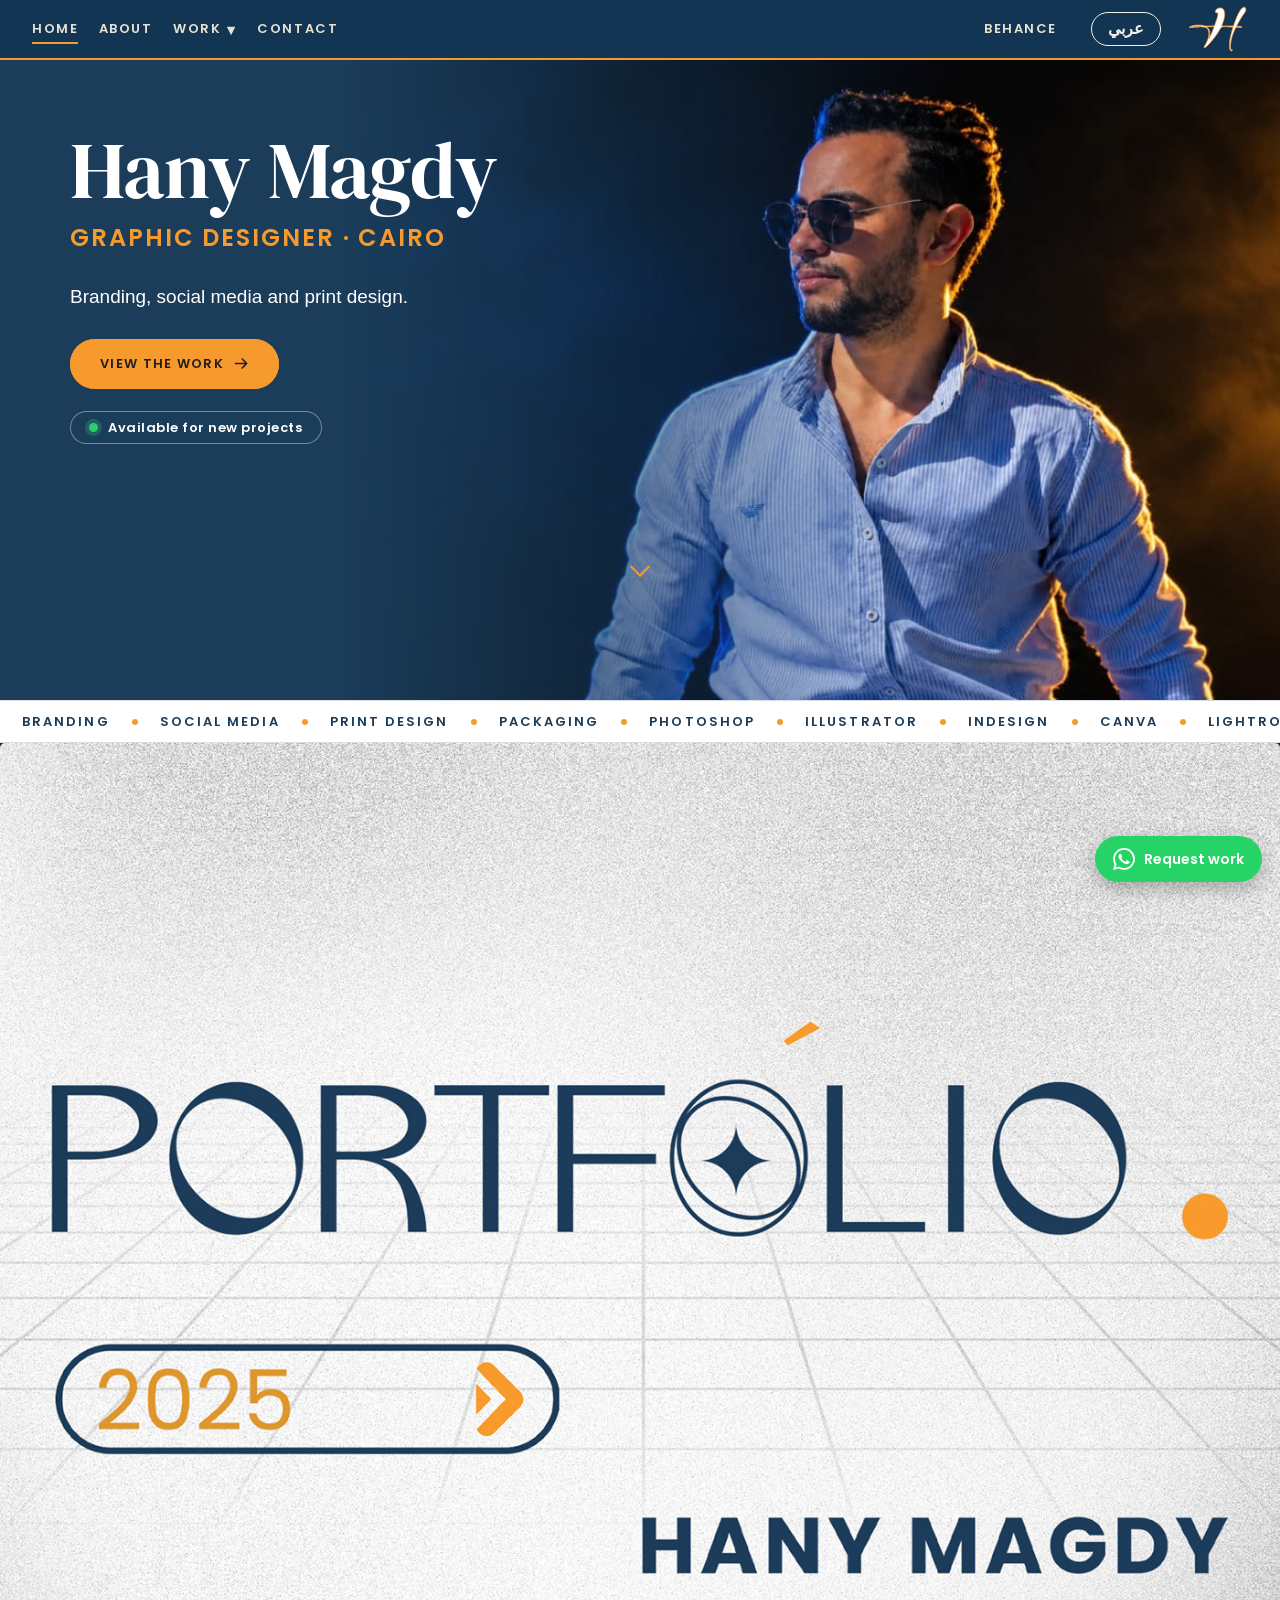
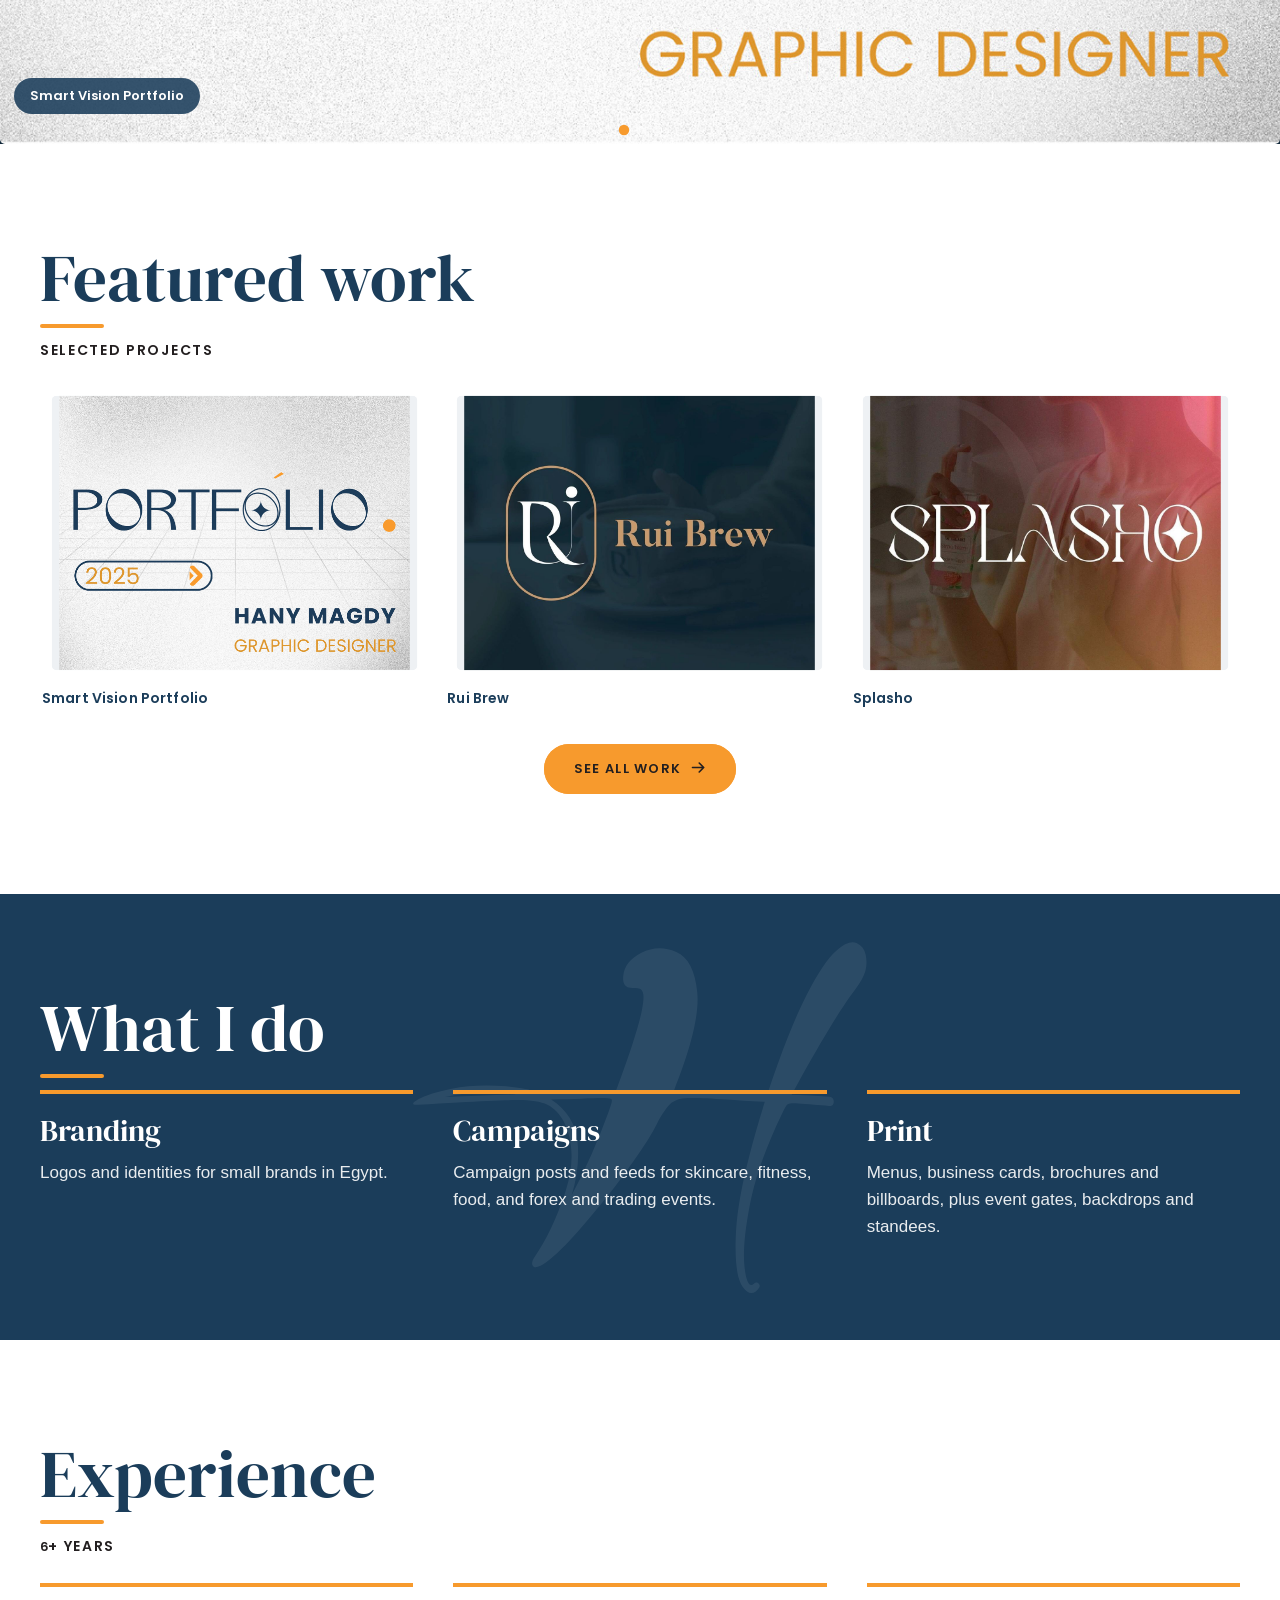
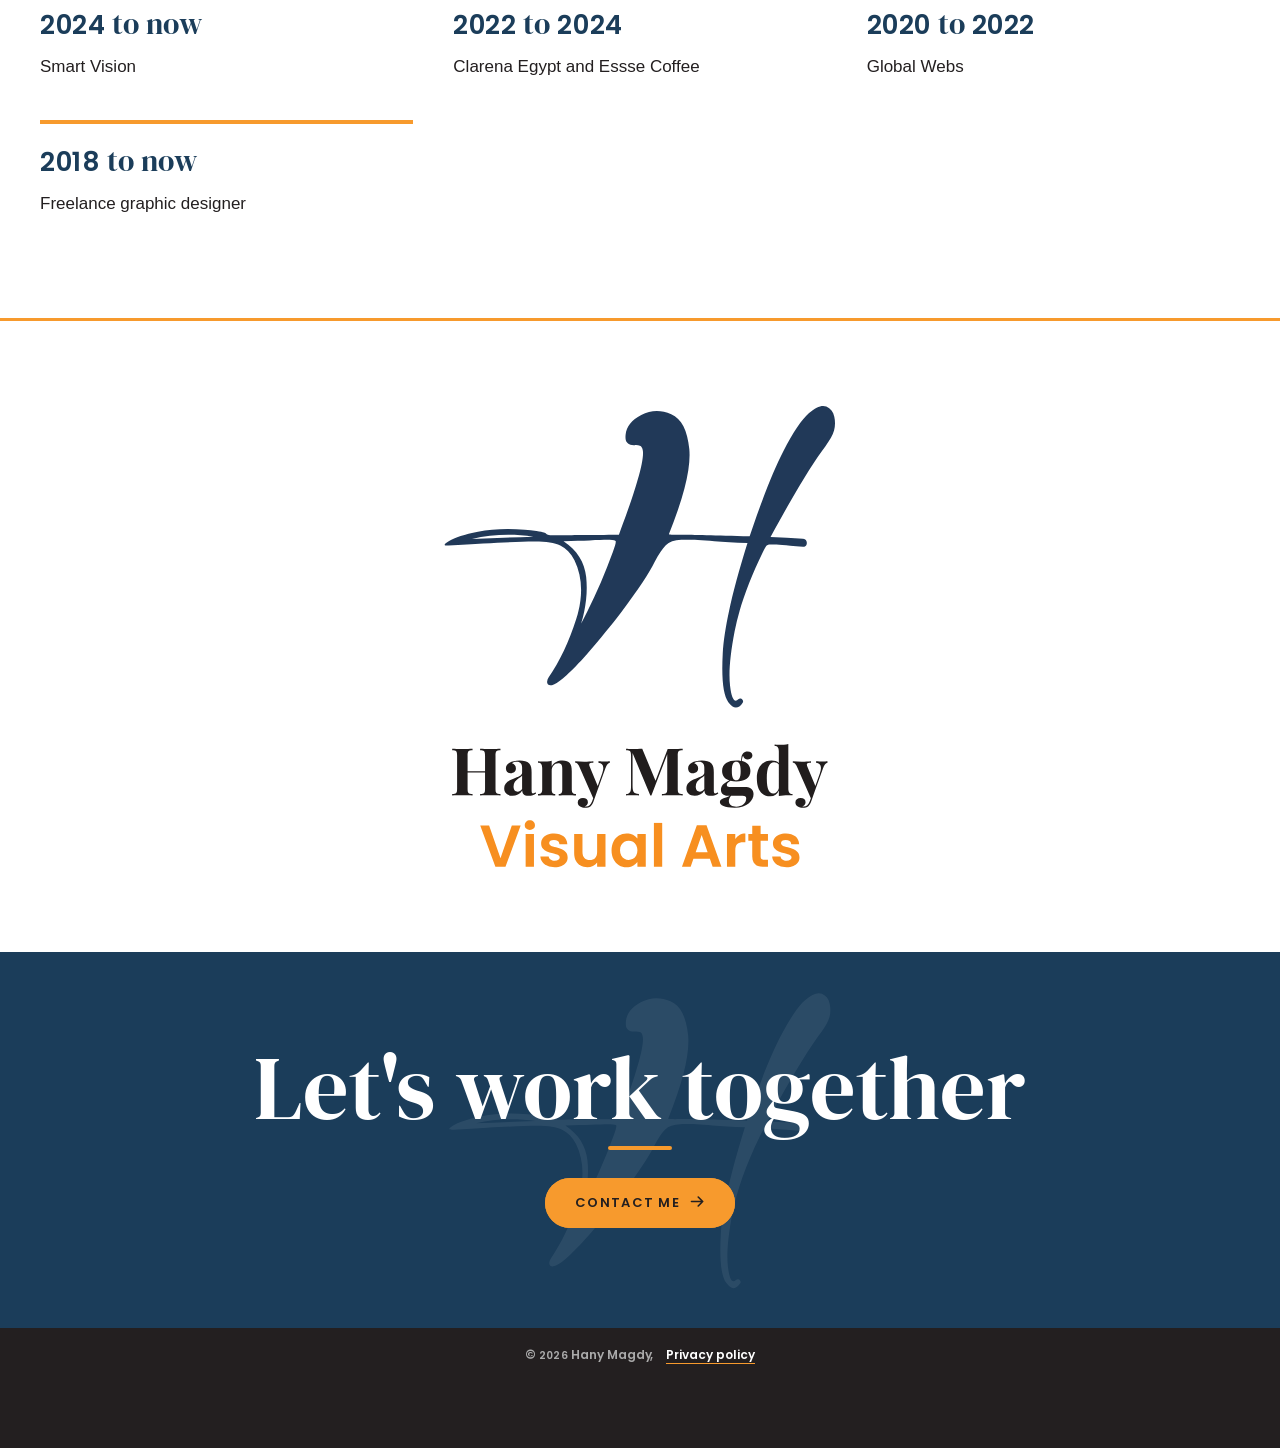
==== commit b19cc944: "Restructure into css/ and js/, readable formatting, text in js/content.js, remove unused CSS, README" ====
--- a/index.html
+++ b/index.html
@@ -1,515 +1,3607 @@
-<!doctype html><html lang="en"><head><meta charset="utf-8"><meta name="viewport" content="width=device-width,initial-scale=1"><title>Hany Magdy | Graphic Designer</title><style>:root{--bg:#fff;--bg2:#fff;--ac:#f79a2d}
-@font-face{font-family:Anton;src:url('fonts/Anton.ttf') format("truetype")}
-*{box-sizing:border-box}body{margin:0}
-body{background:var(--bg);color:#fff;font-family:"Helvetica Neue",Helvetica,Arial,system-ui,sans-serif}
-.nav{position:sticky;top:0;z-index:5;background:#080808;display:flex;align-items:center;justify-content:space-between;padding:14px 22px;height:64px;transition:transform .3s ease}.nav.navhide{transform:translateY(-110%)}
-.nav a{color:var(--ac);text-decoration:none;font-size:13px;letter-spacing:.12em;text-transform:uppercase;margin-right:18px}
-.nav .mono{margin:0;font-family:Anton,Impact,sans-serif;font-size:22px;letter-spacing:.04em;background:var(--ac);color:#080808;padding:4px 10px}
-.nav .r{margin:0;margin-left:auto}.nav .l{display:flex}
-.nav .l a:nth-child(n+3){display:none}
-.hero{position:relative;min-height:min(78vh,640px);display:flex;align-items:center;justify-content:center;text-align:center;background-size:cover;background-position:center;padding:60px 20px}
-.hero:before{content:"";position:absolute;inset:0;background:linear-gradient(rgba(8,8,8,.45),rgba(8,8,8,.7))}
-.hero>div{position:relative}
-.hero h1{font-family:Anton,Impact,sans-serif;font-weight:400;text-transform:uppercase;color:var(--ac);font-size:22vw;line-height:.9;margin:0}
-.hero p{color:#fff;font-size:18px;margin:18px auto 26px;max-width:30em;font-weight:600}
-.pill{display:inline-block;background:#fff;color:#080808;border-radius:999px;padding:15px 30px;font-weight:700;font-size:13px;letter-spacing:.1em;text-transform:uppercase;text-decoration:none}
-.pill.ac{background:var(--ac);color:#080808}
-.stats{display:flex;flex-wrap:wrap;justify-content:center;gap:10px 40px;padding:26px 20px;background:var(--ac);color:#080808}
-.stats div{text-align:center}.stats b{display:block;font-family:Anton,Impact,sans-serif;font-weight:400;font-size:34px;line-height:1}.stats span{font-size:11px;letter-spacing:.14em;text-transform:uppercase;font-weight:700}
-.band{padding:56px 22px}.band.w{background:#fff;color:#080808}.band.k{background:#080808}.band.d{background:var(--bg2)}
-.band h2{font-family:Anton,Impact,sans-serif;font-weight:400;text-transform:uppercase;font-size:15vw;line-height:.95;margin:0 0 8px;color:var(--ac)}
-.band.w h2{color:#080808}
-.band .sub{margin:0 0 26px;font-size:14px;letter-spacing:.12em;text-transform:uppercase;opacity:.75}
-.grid{display:grid;grid-template-columns:1fr 1fr;gap:10px}
-.grid.one{grid-template-columns:1fr}
-.card{position:relative;margin:0;overflow:hidden;background:#111}
-.card img{display:block;width:100%;height:100%;object-fit:cover;aspect-ratio:var(--r,1/1);transition:transform .6s}
-.card:hover img{transform:scale(1.05)}
-.tag{position:absolute;left:12px;bottom:12px;background:#fff;color:#080808;font-size:12px;font-weight:700;padding:7px 12px;letter-spacing:.06em}
-.foot{padding:90px 22px 100px;text-align:center;background:var(--ac);color:#080808}
-.foot h2{font-family:Anton,Impact,sans-serif;font-weight:400;text-transform:uppercase;font-size:17vw;line-height:.92;margin:0 0 28px}
-.foot .pill{background:#080808;color:#fff}
-.copy{background:#080808;color:#888;text-align:center;padding:18px;font-size:12px}
-@media(min-width:800px){
-.nav{padding:0 40px}.nav .l a:nth-child(n+3){display:block}
-.hero{min-height:min(88vh,760px)}.hero h1{font-size:15vw}
-.band{padding:100px 40px}.band h2{font-size:9vw}
-.grid{grid-template-columns:repeat(3,1fr);gap:14px}.grid.two{grid-template-columns:1fr 1fr}.grid.four{grid-template-columns:repeat(4,1fr)}
-.foot h2{font-size:11vw}}
+<!doctype html>
+<html lang="en"
+  ><head
+    ><meta charset="utf-8" /><meta
+      name="viewport"
+      content="width=device-width,initial-scale=1"
+    /><title>Hany Magdy | Graphic Designer</title
+    ><link rel="stylesheet" href="css/style.css" />
 
-body{background:#fff;color:#231f20}
-.nav{background:#fff;border-bottom:3px solid #f79a2d;height:72px}
-.nav a{color:#1b3d5a;font-weight:700}
-.nav .mono{background:none;padding:0;display:block}
-.nav .mono img{height:60px;width:auto;display:block}
-.hero:before{background:linear-gradient(rgba(27,61,90,.55),rgba(27,61,90,.88))}
-.hero h1{color:#fff}
-.hero .kick{display:inline-block;background:#f79a2d;color:#231f20;font-weight:800;font-size:12px;letter-spacing:.16em;text-transform:uppercase;padding:7px 12px;margin-bottom:18px}
-.pill{background:#f79a2d;color:#231f20}
-.stats{background:#f79a2d;color:#231f20}
-.band.w{background:#fff;color:#231f20}.band.w h2{color:#1b3d5a}
-.band.k{background:#1b3d5a;color:#fff}.band.k h2{color:#fff}.band.k .sub{color:#f79a2d;opacity:1}
-.band.d{background:#fff;color:#231f20}.band.d h2{color:#1b3d5a}
-.band .sub{font-weight:700}
-.card{background:#e9edf1}
-.tag{background:#f79a2d;color:#231f20}
-.brand{padding:70px 22px;text-align:center;background:#fff;border-top:3px solid #f79a2d}
-.brand img{width:min(420px,80%);height:auto}
-.nav .l a{margin-right:22px}
-.hero h1{font-size:19vw;margin:0}
-.about{display:grid;grid-template-columns:1fr;gap:28px;padding:50px 22px;background:#1b3d5a;color:#fff;align-items:center}
-.about img{width:100%;display:block}
-.about div{text-align:center}
-.about .ab1{color:#f79a2d;font-weight:700;letter-spacing:.14em;text-transform:uppercase;font-size:13px;margin:0 0 10px}
-.about h3{font-family:Anton,Impact,sans-serif;font-weight:400;font-size:44px;text-transform:uppercase;margin:0 0 18px}
-.about p{line-height:1.6;font-size:17px;margin:0 0 26px}
-.banner{position:relative;min-height:380px;background-size:cover;background-position:center;display:flex;align-items:center;justify-content:center;text-align:center;padding:50px 20px}
-.banner:before{content:"";position:absolute;inset:0;background:rgba(27,61,90,.6)}
-.banner>div{position:relative}
-.banner h2{font-family:Anton,Impact,sans-serif;font-weight:400;font-size:18vw;text-transform:uppercase;color:#fff;margin:0 0 22px;line-height:1}
-@media(min-width:800px){.hero h1{font-size:14vw}.about{grid-template-columns:1fr 1fr;padding:80px 40px;gap:60px}.about div{padding:0 30px}.banner{min-height:560px}.banner h2{font-size:11vw}}
+    <link rel="icon" type="image/png" href="images/favicon.png" /><link
+      rel="apple-touch-icon"
+      href="images/apple-touch-icon.png"
+    /><meta property="og:type" content="website" /><meta
+      property="og:title"
+      content="Hany Magdy | Graphic Designer, Cairo"
+    /><meta property="og:image" content="https://hanymagdy6.github.io/images/og-logo.jpg" /><meta
+      name="twitter:card"
+      content="summary_large_image"
+    /> </head
+  ><body
+    ><div id="top"
+      ><nav class="nav"
+        ><div class="l"
+          ><a href="#"><span data-i18n="home">Home</span></a
+          ><a href="#about"><span data-i18n="about">About</span></a
+          ><span class="dd"
+            ><a class="ddt" href="#work"
+              ><span data-i18n="work">Work</span><span class="car">&#9662;</span></a
+            ><span class="ddp"
+              ><a href="#work" data-t="c-projects"><span data-i18n="projects">Projects</span></a
+              ><a href="#work" data-t="c-branding"><span data-i18n="branding">Branding</span></a
+              ><a href="#work" data-t="c-social"
+                ><span data-i18n="social_media">Social Media</span></a
+              ><a href="#work" data-t="c-print"><span data-i18n="print">Print</span></a></span
+            ></span
+          ><a href="#contact"><span data-i18n="contact">Contact</span></a></div
+        ><a
+          class="r"
+          href="https://www.behance.net/hanymagdy6"
+          target="_blank"
+          rel="noopener noreferrer"
+          ><span data-i18n="behance">Behance</span></a
+        ><button class="langbtn" type="button" aria-label="Language">عربي</button
+        ><a class="mono" href="#"><img src="images/nav-logo-anim.svg" alt="Hany Magdy" /></a></nav
+      ><div id="app"
+        ><main class="pgv v-home"
+          ><div class="v-about hhero"
+            ><div class="rgs" aria-hidden="true"><i></i><i></i><i></i></div
+            ><section class="about hab"
+              ><img class="me" src="images/hany-band.jpg" alt="Hany Magdy" /><div
+                ><h1><span data-i18n="hany_magdy">Hany Magdy</span></h1
+                ><p class="subt"
+                  ><span data-i18n="graphic_designer_cairo">Graphic designer · Cairo</span></p
+                ><p><span data-i18n="hero_line">Branding, social media and print design.</span></p
+                ><a class="pill" href="#work"
+                  ><span data-i18n="view_the_work">View the work</span></a
+                ><p class="avail"
+                  ><i></i><span data-i18n="available_badge">Available for new projects</span></p
+                ></div
+              ></section
+            ><div class="scl" aria-hidden="true"><b></b></div></div
+          ><div class="mq" aria-hidden="true"
+            ><div class="mqrow mqen"
+              ><div class="mqt"
+                ><span class="mqi">Branding</span><i class="mqd"></i
+                ><span class="mqi">Social media</span><i class="mqd"></i
+                ><span class="mqi">Print design</span><i class="mqd"></i
+                ><span class="mqi">Packaging</span><i class="mqd"></i
+                ><span class="mqi">Photoshop</span><i class="mqd"></i
+                ><span class="mqi">Illustrator</span><i class="mqd"></i
+                ><span class="mqi">InDesign</span><i class="mqd"></i><span class="mqi">Canva</span
+                ><i class="mqd"></i><span class="mqi">Lightroom</span><i class="mqd"></i
+                ><span class="mqi">Cairo, Egypt</span><i class="mqd"></i
+                ><span class="mqi">Branding</span><i class="mqd"></i
+                ><span class="mqi">Social media</span><i class="mqd"></i
+                ><span class="mqi">Print design</span><i class="mqd"></i
+                ><span class="mqi">Packaging</span><i class="mqd"></i
+                ><span class="mqi">Photoshop</span><i class="mqd"></i
+                ><span class="mqi">Illustrator</span><i class="mqd"></i
+                ><span class="mqi">InDesign</span><i class="mqd"></i><span class="mqi">Canva</span
+                ><i class="mqd"></i><span class="mqi">Lightroom</span><i class="mqd"></i
+                ><span class="mqi">Cairo, Egypt</span><i class="mqd"></i></div></div
+            ><div class="mqrow mqar"
+              ><div class="mqt"
+                ><span class="mqi">هوية بصرية</span><i class="mqd"></i
+                ><span class="mqi">سوشيال ميديا</span><i class="mqd"></i
+                ><span class="mqi">تصميم مطبوعات</span><i class="mqd"></i
+                ><span class="mqi">باكدجنج</span><i class="mqd"></i
+                ><span class="mqi">Photoshop</span><i class="mqd"></i
+                ><span class="mqi">Illustrator</span><i class="mqd"></i
+                ><span class="mqi">InDesign</span><i class="mqd"></i><span class="mqi">Canva</span
+                ><i class="mqd"></i><span class="mqi">Lightroom</span><i class="mqd"></i
+                ><span class="mqi">القاهرة، مصر</span><i class="mqd"></i
+                ><span class="mqi">هوية بصرية</span><i class="mqd"></i
+                ><span class="mqi">سوشيال ميديا</span><i class="mqd"></i
+                ><span class="mqi">تصميم مطبوعات</span><i class="mqd"></i
+                ><span class="mqi">باكدجنج</span><i class="mqd"></i
+                ><span class="mqi">Photoshop</span><i class="mqd"></i
+                ><span class="mqi">Illustrator</span><i class="mqd"></i
+                ><span class="mqi">InDesign</span><i class="mqd"></i><span class="mqi">Canva</span
+                ><i class="mqd"></i><span class="mqi">Lightroom</span><i class="mqd"></i
+                ><span class="mqi">القاهرة، مصر</span><i class="mqd"></i></div></div></div
+          ><section class="band w" id="hwork"
+            ><h2><span data-i18n="featured_work">Featured work</span></h2
+            ><p class="sub"><span data-i18n="selected_projects">Selected projects</span></p
+            ><div class="pgrid"
+              ><a class="pcard" href="#p-smart-portfolio"
+                ><img
+                  src="images/b-smart-portfolio-00.jpg"
+                  alt="Smart Vision Portfolio"
+                  loading="lazy"
+                /><span class="tag"
+                  ><span data-i18n="t_smart_portfolio">Smart Vision Portfolio</span></span
+                ><em>40</em></a
+              ><a class="pcard" href="#p-rui-brew"
+                ><img src="images/b-rui-brew-00.jpg" alt="Rui Brew" loading="lazy" /><span
+                  class="tag"
+                  ><span data-i18n="t_rui_brew">Rui Brew</span></span
+                ><em>16</em></a
+              ><a class="pcard" href="#p-splasho"
+                ><img src="images/b-splasho-00.jpg" alt="Splasho" loading="lazy" /><span class="tag"
+                  ><span data-i18n="t_splasho">Splasho</span></span
+                ><em>14</em></a
+              ></div
+            ><div class="more"
+              ><a class="pill" href="#work"
+                ><span data-i18n="see_all_work">See all work</span></a
+              ></div
+            ></section
+          ><section class="band k" id="hdo"
+            ><h2><span data-i18n="what_i_do">What I do</span></h2
+            ><div class="cols"
+              ><div
+                ><h3><span data-i18n="branding">Branding</span></h3
+                ><p
+                  ><span data-i18n="logos_and_identities_for"
+                    >Logos and identities for small brands in Egypt.</span
+                  ></p
+                ></div
+              ><div
+                ><h3><span data-i18n="campaigns">Campaigns</span></h3
+                ><p
+                  ><span data-i18n="campaign_posts_and_feeds"
+                    >Campaign posts and feeds for skincare, fitness, food, and forex and trading
+                    events.</span
+                  ></p
+                ></div
+              ><div
+                ><h3><span data-i18n="print">Print</span></h3
+                ><p
+                  ><span data-i18n="menus_business_cards_brochures"
+                    >Menus, business cards, brochures and billboards, plus event gates, backdrops
+                    and standees.</span
+                  ></p
+                ></div
+              ></div
+            ></section
+          ><section class="band w" id="hexp"
+            ><h2><span data-i18n="experience">Experience</span></h2
+            ><p class="sub"><span data-i18n="years_6">6+ years</span></p
+            ><div class="cols"
+              ><div
+                ><h3><span data-i18n="2024_to_now">2024 to now</span></h3
+                ><p><span data-i18n="smart_vision">Smart Vision</span></p></div
+              ><div
+                ><h3><span data-i18n="2022_to_2024">2022 to 2024</span></h3
+                ><p
+                  ><span data-i18n="clarena_egypt_and_essse"
+                    >Clarena Egypt and Essse Coffee</span
+                  ></p
+                ></div
+              ><div
+                ><h3><span data-i18n="2020_to_2022">2020 to 2022</span></h3
+                ><p><span data-i18n="global_webs">Global Webs</span></p></div
+              ><div
+                ><h3><span data-i18n="2018_to_now">2018 to now</span></h3
+                ><p
+                  ><span data-i18n="freelance_graphic_designer">Freelance graphic designer</span></p
+                ></div
+              ></div
+            ></section
+          ><section class="band k" id="testimonials" hidden
+            ><h2><span data-i18n="kind_words">Kind words</span></h2
+            ><div class="tlist"></div></section
+          ><section class="brand"><img src="images/logo-full.svg" alt="Hany Magdy logo" /></section
+          ><footer class="foot" id="contact"
+            ><h2><span data-i18n="let_s_work_together">Let's work together</span></h2
+            ><a class="pill" href="#contact"
+              ><span data-i18n="contact_me">Contact me</span></a
+            ></footer
+          ></main
+        ><main class="pgv v-about"
+          ><section class="about"
+            ><img class="me" src="images/hany-band.jpg" alt="Hany Magdy" /><div
+              ><p class="ab1"><span data-i18n="about">About</span></p
+              ><h1><span data-i18n="hany_magdy">Hany Magdy</span></h1
+              ><p class="subt"
+                ><span data-i18n="graphic_designer_cairo">Graphic designer · Cairo</span></p
+              ><p
+                ><span data-i18n="hany_magdy_is_a"
+                  >I am a graphic designer in Cairo with 6+ years in branding, social media
+                  (including forex and trading content) and print (event gates, backdrops and
+                  standees). I work in Photoshop, Illustrator and InDesign. My work has served
+                  events and campaigns across Dubai/UAE, Qatar, Oman, Bahrain, South Africa and
+                  Egypt.</span
+                ></p
+              ><p
+                ><span data-i18n="clients_include_clarena_egypt"
+                  >My clients include Clarena Egypt, Essse Coffee and Smart Vision. I am a Fine Arts
+                  graduate of Minia University. I design brand identities, packaging, social media
+                  campaigns and print for clients in beauty, fitness, real estate, education and
+                  events, in Arabic and English.</span
+                ></p
+              ><a class="pill" href="#work"
+                ><span data-i18n="view_the_work">View the work</span></a
+              ></div
+            ></section
+          ><section class="band w" id="story"
+            ><h2><span data-i18n="my_story">My story</span></h2
+            ><div class="cols"
+              ><div
+                ><h3><span data-i18n="2024_to_now">2024 to now</span></h3
+                ><p><span data-i18n="smart_vision">Smart Vision</span></p></div
+              ><div
+                ><h3><span data-i18n="2022_to_2024">2022 to 2024</span></h3
+                ><p
+                  ><span data-i18n="clarena_egypt_and_essse"
+                    >Clarena Egypt and Essse Coffee</span
+                  ></p
+                ></div
+              ><div
+                ><h3><span data-i18n="2020_to_2022">2020 to 2022</span></h3
+                ><p><span data-i18n="global_webs">Global Webs</span></p></div
+              ><div
+                ><h3><span data-i18n="2018_to_now">2018 to now</span></h3
+                ><p
+                  ><span data-i18n="freelance_graphic_designer">Freelance graphic designer</span></p
+                ></div
+              ></div
+            ><p class="intro"
+              ><span data-i18n="i_studied_book_arts"
+                >I studied Book Arts in the Graphic Department at Minia University (2018 to 2023,
+                Very Good with Honors). I started freelancing while still at college, then moved
+                into in-house design work for brands in Cairo. I design identities, social media
+                campaigns (including forex and trading content) and print such as event gates,
+                backdrops and standees, and I use AI tools in my workflow.</span
+              ></p
+            ></section
+          ><section class="band w"
+            ><h2><span data-i18n="what_i_do">What I do</span></h2
+            ><div class="cols"
+              ><div
+                ><h3><span data-i18n="branding">Branding</span></h3
+                ><p
+                  ><span data-i18n="logos_and_identities_for"
+                    >Logos and identities for small brands in Egypt.</span
+                  ></p
+                ></div
+              ><div
+                ><h3><span data-i18n="social_media_2">Social media</span></h3
+                ><p
+                  ><span data-i18n="campaign_posts_and_feeds"
+                    >Campaign posts and feeds for skincare, fitness, food, and forex and trading
+                    events.</span
+                  ></p
+                ></div
+              ><div
+                ><h3><span data-i18n="print">Print</span></h3
+                ><p
+                  ><span data-i18n="menus_business_cards_brochures"
+                    >Menus, business cards, brochures and billboards, plus event gates, backdrops
+                    and standees.</span
+                  ></p
+                ></div
+              ></div
+            ></section
+          ><section class="band k"
+            ><div class="facts"
+              ><div
+                ><b>6+</b><span><span data-i18n="years">Years</span></span></div
+              ><div class="sw"
+                ><p class="icons"
+                  ><svg
+                    class="ic"
+                    viewBox="0 0 120 120"
+                    role="img"
+                    aria-label="Photoshop"
+                    xmlns="http://www.w3.org/2000/svg"
+                  >
+                    <title>Photoshop</title>
+                    <rect width="120" height="120" rx="26" fill="#001e36" />
+                    <rect
+                      x="5"
+                      y="5"
+                      width="110"
+                      height="110"
+                      rx="22"
+                      fill="none"
+                      stroke="#31a8ff"
+                      stroke-width="3.5"
+                    />
+                    <path
+                      transform="translate(23.09 82.36) scale(0.0635)"
+                      fill="#31a8ff"
+                      d="M306 -714Q445 -714 508.5 -656.0Q572 -598 572 -496Q572 -435 546.0 -381.5Q520 -328 458.5 -295.5Q397 -263 292 -263H221V0H93V-714ZM298 -608H221V-369H279Q357 -369 399.5 -397.5Q442 -426 442 -491Q442 -550 407.0 -579.0Q372 -608 298 -608Z M1069 -157Q1069 -75 1010.5 -32.5Q952 10 843 10Q786 10 745.5 2.0Q705 -6 667 -23V-130Q707 -111 755.5 -98.0Q804 -85 847 -85Q899 -85 922.0 -101.0Q945 -117 945 -144Q945 -160 936.0 -172.5Q927 -185 900.5 -200.0Q874 -215 822 -237Q770 -257 735.5 -278.5Q701 -300 683.5 -329.0Q666 -358 666 -404Q666 -477 723.5 -514.5Q781 -552 877 -552Q927 -552 971.5 -542.0Q1016 -532 1061 -512L1021 -419Q983 -435 947.0 -446.0Q911 -457 873 -457Q790 -457 790 -410Q790 -393 800.5 -381.0Q811 -369 837.5 -355.5Q864 -342 913 -323Q961 -304 996.0 -283.5Q1031 -263 1050.0 -233.0Q1069 -203 1069 -157Z"
+                    /></svg
+                  ><svg
+                    class="ic"
+                    viewBox="0 0 120 120"
+                    role="img"
+                    aria-label="Illustrator"
+                    xmlns="http://www.w3.org/2000/svg"
+                  >
+                    <title>Illustrator</title>
+                    <rect width="120" height="120" rx="26" fill="#330000" />
+                    <rect
+                      x="5"
+                      y="5"
+                      width="110"
+                      height="110"
+                      rx="22"
+                      fill="none"
+                      stroke="#ff9a00"
+                      stroke-width="3.5"
+                    />
+                    <path
+                      transform="translate(32.90 83.00) scale(0.0613)"
+                      fill="#ff9a00"
+                      d="M534 0 469 -189H200L136 0H0L262 -717H408L670 0ZM374 -483Q370 -497 362.0 -521.0Q354 -545 346.5 -570.5Q339 -596 335 -613Q330 -593 322.5 -567.0Q315 -541 308.0 -518.0Q301 -495 298 -483L235 -299H436Z M815 -751Q844 -751 864.5 -736.5Q885 -722 885 -685Q885 -648 864.5 -633.0Q844 -618 815 -618Q786 -618 765.5 -633.0Q745 -648 745 -685Q745 -722 765.5 -736.5Q786 -751 815 -751ZM878 -542V0H752V-542Z"
+                    /></svg
+                  ><svg
+                    class="ic"
+                    viewBox="0 0 120 120"
+                    role="img"
+                    aria-label="InDesign"
+                    xmlns="http://www.w3.org/2000/svg"
+                  >
+                    <title>InDesign</title>
+                    <rect width="120" height="120" rx="26" fill="#49021f" />
+                    <rect
+                      x="5"
+                      y="5"
+                      width="110"
+                      height="110"
+                      rx="22"
+                      fill="none"
+                      stroke="#ff3366"
+                      stroke-width="3.5"
+                    />
+                    <path
+                      transform="translate(31.59 82.40) scale(0.0597)"
+                      fill="#ff3366"
+                      d="M335 0H35V-73L121 -105V-608L35 -641V-714H335V-641L249 -608V-105L335 -73Z M630 10Q535 10 477.0 -61.0Q419 -132 419 -270Q419 -410 478.0 -481.0Q537 -552 633 -552Q693 -552 731.5 -529.0Q770 -506 793 -473H799Q796 -487 793.0 -516.0Q790 -545 790 -570V-760H916V0H818L795 -71H790Q767 -37 729.0 -13.5Q691 10 630 10ZM668 -92Q738 -92 766.5 -132.0Q795 -172 796 -253V-269Q796 -356 768.5 -402.5Q741 -449 666 -449Q608 -449 577.5 -401.5Q547 -354 547 -268Q547 -182 578.0 -137.0Q609 -92 668 -92Z"
+                    /></svg
+                  ><svg
+                    class="ic"
+                    viewBox="0 0 120 120"
+                    role="img"
+                    aria-label="Canva"
+                    xmlns="http://www.w3.org/2000/svg"
+                  >
+                    <title>Canva</title>
+                    <defs>
+                      <linearGradient id="cv" x1="0" y1="0" x2="1" y2="1">
+                        <stop offset="0" stop-color="#00c4cc" />
+                        <stop offset="1" stop-color="#7d2ae8" />
+                      </linearGradient>
+                    </defs>
+                    <rect width="120" height="120" rx="26" fill="url(#cv)" />
+                    <path
+                      transform="translate(17.27 70.33) scale(0.0289)"
+                      fill="#fff"
+                      d="M322 10Q192 10 126.0 -66.0Q60 -142 60 -270Q60 -333 74.5 -397.5Q89 -462 118.5 -520.5Q148 -579 193.0 -625.5Q238 -672 300.5 -698.5Q363 -725 442 -725Q510 -725 557.5 -712.5Q605 -700 652 -674L594 -552Q560 -572 523.5 -585.5Q487 -599 442 -599Q382 -599 338.5 -569.0Q295 -539 267.0 -491.0Q239 -443 225.5 -387.0Q212 -331 212 -278Q212 -197 245.5 -157.0Q279 -117 352 -117Q393 -117 434.5 -128.0Q476 -139 517 -155V-28Q487 -16 437.0 -3.0Q387 10 322 10Z M810 10Q771 10 735.5 -9.5Q700 -29 678.0 -72.5Q656 -116 656 -188Q656 -255 674.0 -320.0Q692 -385 725.0 -438.5Q758 -492 804.5 -524.0Q851 -556 909 -556Q961 -556 993.5 -534.0Q1026 -512 1044 -476H1048L1076 -546H1189L1073 0H963L970 -71H966Q937 -35 899.5 -12.5Q862 10 810 10ZM868 -109Q898 -109 924.0 -133.0Q950 -157 968.5 -195.0Q987 -233 995 -275Q1002 -311 1002 -357Q1002 -392 984.0 -414.5Q966 -437 934 -437Q907 -437 883.5 -415.5Q860 -394 842.5 -359.0Q825 -324 815.0 -281.0Q805 -238 805 -195Q805 -109 868 -109Z M1224 0 1340 -546H1452L1442 -445H1446Q1478 -494 1519.5 -525.0Q1561 -556 1618 -556Q1689 -556 1724.0 -513.5Q1759 -471 1759 -399Q1759 -363 1748 -311L1683 0H1536L1603 -319Q1611 -354 1611 -377Q1611 -437 1558 -437Q1525 -437 1498.0 -408.5Q1471 -380 1451.5 -332.0Q1432 -284 1419 -226L1371 0Z M1927 0 1860 -546H2004L2026 -260Q2028 -241 2028.5 -207.5Q2029 -174 2029 -147H2034Q2043 -172 2055.0 -204.5Q2067 -237 2077 -256L2222 -546H2380L2085 0Z M2520 10Q2481 10 2445.5 -9.5Q2410 -29 2388.0 -72.5Q2366 -116 2366 -188Q2366 -255 2384.0 -320.0Q2402 -385 2435.0 -438.5Q2468 -492 2514.5 -524.0Q2561 -556 2619 -556Q2671 -556 2703.5 -534.0Q2736 -512 2754 -476H2758L2786 -546H2899L2783 0H2673L2680 -71H2676Q2647 -35 2609.5 -12.5Q2572 10 2520 10ZM2578 -109Q2608 -109 2634.0 -133.0Q2660 -157 2678.5 -195.0Q2697 -233 2705 -275Q2712 -311 2712 -357Q2712 -392 2694.0 -414.5Q2676 -437 2644 -437Q2617 -437 2593.5 -415.5Q2570 -394 2552.5 -359.0Q2535 -324 2525.0 -281.0Q2515 -238 2515 -195Q2515 -109 2578 -109Z"
+                    /></svg
+                  ><svg
+                    class="ic"
+                    viewBox="0 0 120 120"
+                    role="img"
+                    aria-label="Lightroom"
+                    xmlns="http://www.w3.org/2000/svg"
+                  >
+                    <title>Lightroom</title>
+                    <rect width="120" height="120" rx="26" fill="#001e36" />
+                    <rect
+                      x="5"
+                      y="5"
+                      width="110"
+                      height="110"
+                      rx="22"
+                      fill="none"
+                      stroke="#add5ec"
+                      stroke-width="3.5"
+                    />
+                    <text
+                      x="60"
+                      y="76"
+                      text-anchor="middle"
+                      font-family="Poppins,Arial,sans-serif"
+                      font-weight="700"
+                      font-size="44"
+                      fill="#add5ec"
+                    >
+                      Lr
+                    </text></svg
+                  ><svg
+                    class="ic"
+                    viewBox="0 0 120 120"
+                    role="img"
+                    aria-label="AI tools"
+                    xmlns="http://www.w3.org/2000/svg"
+                  >
+                    <title>AI tools</title>
+                    <rect width="120" height="120" rx="26" fill="#1b3d5a" />
+                    <rect
+                      x="5"
+                      y="5"
+                      width="110"
+                      height="110"
+                      rx="22"
+                      fill="none"
+                      stroke="#f79a2d"
+                      stroke-width="3.5"
+                    />
+                    <path
+                      fill="#f79a2d"
+                      d="M52 28 L60 52 L84 60 L60 68 L52 92 L44 68 L20 60 L44 52 Z"
+                      transform="translate(6 0)"
+                    />
+                    <path
+                      fill="#fff"
+                      d="M88 22 L92 34 L104 38 L92 42 L88 54 L84 42 L72 38 L84 34 Z"
+                    /></svg></p
+                ><span><span data-i18n="software">Software</span></span></div
+              ><div
+                ><b><span data-i18n="cairo">Cairo</span></b
+                ><span><span data-i18n="egypt">Egypt</span></span></div
+              ></div
+            ></section
+          ><section class="brand"><img src="images/logo-full.svg" alt="Hany Magdy logo" /></section
+          ><footer class="foot" id="contact"
+            ><h2><span data-i18n="let_s_work_together">Let's work together</span></h2
+            ><a class="pill" href="#contact"
+              ><span data-i18n="contact_me">Contact me</span></a
+            ></footer
+          ></main
+        ><main class="pgv v-p-educational-center"
+          ><header class="pagehead pcover" style="--cv: url(images/b-educational-center-00.jpg)"
+            ><p class="ab1"><span data-i18n="t_social_media">Social media</span></p
+            ><h1><span data-i18n="t_educational_center">Educational center</span></h1></header
+          ><div class="pfacts"
+            ><div
+              ><small><span data-i18n="fact_type">Type</span></small
+              ><b><span data-i18n="t_social_media">Social media</span></b></div
+            ><div
+              ><small><span data-i18n="fact_images">Images</span></small
+              ><b>7</b></div
+            ><div
+              ><small><span data-i18n="fact_designer">Designer</span></small
+              ><b><span data-i18n="designer_name">Hany Magdy</span></b></div
+            ></div
+          ><section class="band w"
+            ><div class="pstack"
+              ><figure class="pimg"
+                ><img
+                  src="images/b-educational-center-00.jpg"
+                  alt="Educational center 1"
+                  loading="lazy" /></figure
+              ><figure class="pimg"
+                ><img
+                  src="images/b-educational-center-01.jpg"
+                  alt="Educational center 2"
+                  loading="lazy" /></figure
+              ><figure class="pimg"
+                ><img
+                  src="images/b-educational-center-02.jpg"
+                  alt="Educational center 3"
+                  loading="lazy" /></figure
+              ><figure class="pimg"
+                ><img
+                  src="images/b-educational-center-03.jpg"
+                  alt="Educational center 4"
+                  loading="lazy" /></figure
+              ><figure class="pimg"
+                ><img
+                  src="images/b-educational-center-04.jpg"
+                  alt="Educational center 5"
+                  loading="lazy" /></figure
+              ><figure class="pimg"
+                ><img
+                  src="images/b-educational-center-05.jpg"
+                  alt="Educational center 6"
+                  loading="lazy" /></figure
+              ><figure class="pimg"
+                ><img
+                  src="images/b-educational-center-06.jpg"
+                  alt="Educational center 7"
+                  loading="lazy" /></figure></div
+            ><nav class="pnav"
+              ><a class="pv" href="#p-gym-social"
+                ><small><span data-i18n="prev_project">Previous project</span></small
+                ><b><span data-i18n="t_gym_social_media">Gym social media</span></b></a
+              ><a class="nx" href="#p-real-estate"
+                ><small><span data-i18n="next_project">Next project</span></small
+                ><b><span data-i18n="t_real_estate_posts">Real estate posts</span></b></a
+              ></nav
+            ><div class="more"
+              ><a class="pill" href="#work"><span data-i18n="all_work">All work</span></a>
+              <a class="pill" href="#contact"
+                ><span data-i18n="contact_me">Contact me</span></a
+              ></div
+            ></section
+          ></main
+        ><main class="pgv v-p-intrip-logo"
+          ><header class="pagehead pcover" style="--cv: url(images/b-intrip-logo-00.jpg)"
+            ><p class="ab1"><span data-i18n="t_logo">Logo</span></p
+            ><h1><span data-i18n="t_intrip_logo">Intrip logo</span></h1></header
+          ><div class="pfacts"
+            ><div
+              ><small><span data-i18n="fact_type">Type</span></small
+              ><b><span data-i18n="t_logo">Logo</span></b></div
+            ><div
+              ><small><span data-i18n="fact_images">Images</span></small
+              ><b>3</b></div
+            ><div
+              ><small><span data-i18n="fact_designer">Designer</span></small
+              ><b><span data-i18n="designer_name">Hany Magdy</span></b></div
+            ></div
+          ><section class="band w"
+            ><div class="pstack"
+              ><figure class="pimg"
+                ><img
+                  src="images/b-intrip-logo-00.jpg"
+                  alt="Intrip logo 1"
+                  loading="lazy" /></figure
+              ><figure class="pimg"
+                ><img
+                  src="images/b-intrip-logo-01.jpg"
+                  alt="Intrip logo 2"
+                  loading="lazy" /></figure
+              ><figure class="pimg"
+                ><img
+                  src="images/b-intrip-logo-02.jpg"
+                  alt="Intrip logo 3"
+                  loading="lazy" /></figure></div
+            ><nav class="pnav"
+              ><a class="pv" href="#p-jabal-altair"
+                ><small><span data-i18n="prev_project">Previous project</span></small
+                ><b><span data-i18n="t_jabal_al_tair">Jabal Al-Tair</span></b></a
+              ><a class="nx" href="#p-sketches"
+                ><small><span data-i18n="next_project">Next project</span></small
+                ><b><span data-i18n="t_sketches">Sketches</span></b></a
+              ></nav
+            ><div class="more"
+              ><a class="pill" href="#work"><span data-i18n="all_work">All work</span></a>
+              <a class="pill" href="#contact"
+                ><span data-i18n="contact_me">Contact me</span></a
+              ></div
+            ></section
+          ></main
+        ><main class="pgv v-p-sketches"
+          ><header class="pagehead pcover" style="--cv: url(images/b-sketches-00.jpg)"
+            ><p class="ab1"><span data-i18n="t_art">Art</span></p
+            ><h1><span data-i18n="t_sketches">Sketches</span></h1></header
+          ><div class="pfacts"
+            ><div
+              ><small><span data-i18n="fact_type">Type</span></small
+              ><b><span data-i18n="t_art">Art</span></b></div
+            ><div
+              ><small><span data-i18n="fact_images">Images</span></small
+              ><b>2</b></div
+            ><div
+              ><small><span data-i18n="fact_designer">Designer</span></small
+              ><b><span data-i18n="designer_name">Hany Magdy</span></b></div
+            ></div
+          ><section class="band w"
+            ><div class="pstack"
+              ><figure class="pimg"
+                ><img src="images/b-sketches-00.jpg" alt="Sketches 1" loading="lazy" /></figure
+              ><figure class="pimg"
+                ><img
+                  src="images/b-sketches-01.jpg"
+                  alt="Sketches 2"
+                  loading="lazy" /></figure></div
+            ><nav class="pnav"
+              ><a class="pv" href="#p-intrip-logo"
+                ><small><span data-i18n="prev_project">Previous project</span></small
+                ><b><span data-i18n="t_intrip_logo">Intrip logo</span></b></a
+              ><a class="nx" href="#p-smart-portfolio"
+                ><small><span data-i18n="next_project">Next project</span></small
+                ><b><span data-i18n="t_smart_portfolio">Smart Vision Portfolio</span></b></a
+              ></nav
+            ><div class="more"
+              ><a class="pill" href="#work"><span data-i18n="all_work">All work</span></a>
+              <a class="pill" href="#contact"
+                ><span data-i18n="contact_me">Contact me</span></a
+              ></div
+            ></section
+          ></main
+        ><main class="pgv v-p-smart-vision"
+          ><header class="pagehead pcover" style="--cv: url(images/b-smart-vision-00.jpg)"
+            ><p class="ab1"
+              ><span data-i18n="t_social_media_and_events">Social media and events</span></p
+            ><h1><span data-i18n="t_smart_vision">Smart Vision</span></h1></header
+          ><div class="pfacts"
+            ><div
+              ><small><span data-i18n="fact_type">Type</span></small
+              ><b
+                ><span data-i18n="t_social_media_and_events">Social media and events</span></b
+              ></div
+            ><div
+              ><small><span data-i18n="fact_images">Images</span></small
+              ><b>17</b></div
+            ><div
+              ><small><span data-i18n="fact_designer">Designer</span></small
+              ><b><span data-i18n="designer_name">Hany Magdy</span></b></div
+            ></div
+          ><section class="band w"
+            ><div class="pstack"
+              ><figure class="pimg"
+                ><img
+                  src="images/b-smart-vision-00.jpg"
+                  alt="Smart Vision 1"
+                  loading="lazy" /></figure
+              ><figure class="pimg"
+                ><img
+                  src="images/b-smart-vision-01.jpg"
+                  alt="Smart Vision 2"
+                  loading="lazy" /></figure
+              ><figure class="pimg"
+                ><img
+                  src="images/b-smart-vision-02.jpg"
+                  alt="Smart Vision 3"
+                  loading="lazy" /></figure
+              ><figure class="pimg"
+                ><img
+                  src="images/b-smart-vision-03.jpg"
+                  alt="Smart Vision 4"
+                  loading="lazy" /></figure
+              ><figure class="pimg"
+                ><img
+                  src="images/b-smart-vision-04.jpg"
+                  alt="Smart Vision 5"
+                  loading="lazy" /></figure
+              ><figure class="pimg"
+                ><img
+                  src="images/b-smart-vision-05.jpg"
+                  alt="Smart Vision 6"
+                  loading="lazy" /></figure
+              ><figure class="pimg"
+                ><img
+                  src="images/b-smart-vision-06.jpg"
+                  alt="Smart Vision 7"
+                  loading="lazy" /></figure
+              ><figure class="pimg"
+                ><img
+                  src="images/b-smart-vision-07.jpg"
+                  alt="Smart Vision 8"
+                  loading="lazy" /></figure
+              ><figure class="pimg"
+                ><img
+                  src="images/b-smart-vision-08.jpg"
+                  alt="Smart Vision 9"
+                  loading="lazy" /></figure
+              ><figure class="pimg"
+                ><img
+                  src="images/b-smart-vision-09.jpg"
+                  alt="Smart Vision 10"
+                  loading="lazy" /></figure
+              ><figure class="pimg"
+                ><img
+                  src="images/b-smart-vision-10.jpg"
+                  alt="Smart Vision 11"
+                  loading="lazy" /></figure
+              ><figure class="pimg"
+                ><img
+                  src="images/b-smart-vision-11.jpg"
+                  alt="Smart Vision 12"
+                  loading="lazy" /></figure
+              ><figure class="pimg"
+                ><img
+                  src="images/b-smart-vision-12.jpg"
+                  alt="Smart Vision 13"
+                  loading="lazy" /></figure
+              ><figure class="pimg"
+                ><img
+                  src="images/b-smart-vision-13.jpg"
+                  alt="Smart Vision 14"
+                  loading="lazy" /></figure
+              ><figure class="pimg"
+                ><img
+                  src="images/b-smart-vision-14.jpg"
+                  alt="Smart Vision 15"
+                  loading="lazy" /></figure
+              ><figure class="pimg"
+                ><img
+                  src="images/b-smart-vision-15.jpg"
+                  alt="Smart Vision 16"
+                  loading="lazy" /></figure
+              ><figure class="pimg"
+                ><img
+                  src="images/b-smart-vision-16.jpg"
+                  alt="Smart Vision 17"
+                  loading="lazy" /></figure></div
+            ><nav class="pnav"
+              ><a class="pv" href="#p-essse-caffe"
+                ><small><span data-i18n="prev_project">Previous project</span></small
+                ><b><span data-i18n="t_essse_caffe">Essse Caffe</span></b></a
+              ><a class="nx" href="#p-leading-gulf"
+                ><small><span data-i18n="next_project">Next project</span></small
+                ><b><span data-i18n="t_leading_gulf">Leading Gulf</span></b></a
+              ></nav
+            ><div class="more"
+              ><a class="pill" href="#work"><span data-i18n="all_work">All work</span></a>
+              <a class="pill" href="#contact"
+                ><span data-i18n="contact_me">Contact me</span></a
+              ></div
+            ></section
+          ></main
+        ><main class="pgv v-p-leading-gulf"
+          ><header class="pagehead pcover" style="--cv: url(images/b-leading-gulf-00.jpg)"
+            ><p class="ab1"><span data-i18n="t_social_media">Social media</span></p
+            ><h1><span data-i18n="t_leading_gulf">Leading Gulf</span></h1></header
+          ><div class="pfacts"
+            ><div
+              ><small><span data-i18n="fact_type">Type</span></small
+              ><b><span data-i18n="t_social_media">Social media</span></b></div
+            ><div
+              ><small><span data-i18n="fact_images">Images</span></small
+              ><b>4</b></div
+            ><div
+              ><small><span data-i18n="fact_designer">Designer</span></small
+              ><b><span data-i18n="designer_name">Hany Magdy</span></b></div
+            ></div
+          ><section class="band w"
+            ><div class="pstack"
+              ><figure class="pimg"
+                ><img
+                  src="images/b-leading-gulf-00.jpg"
+                  alt="Leading Gulf 1"
+                  loading="lazy" /></figure
+              ><figure class="pimg"
+                ><img
+                  src="images/b-leading-gulf-01.jpg"
+                  alt="Leading Gulf 2"
+                  loading="lazy" /></figure
+              ><figure class="pimg"
+                ><img
+                  src="images/b-leading-gulf-02.jpg"
+                  alt="Leading Gulf 3"
+                  loading="lazy" /></figure
+              ><figure class="pimg"
+                ><img
+                  src="images/b-leading-gulf-03.jpg"
+                  alt="Leading Gulf 4"
+                  loading="lazy" /></figure></div
+            ><nav class="pnav"
+              ><a class="pv" href="#p-smart-vision"
+                ><small><span data-i18n="prev_project">Previous project</span></small
+                ><b><span data-i18n="t_smart_vision">Smart Vision</span></b></a
+              ><a class="nx" href="#p-art-photo"
+                ><small><span data-i18n="next_project">Next project</span></small
+                ><b><span data-i18n="t_art_and_photography">Art and photography</span></b></a
+              ></nav
+            ><div class="more"
+              ><a class="pill" href="#work"><span data-i18n="all_work">All work</span></a>
+              <a class="pill" href="#contact"
+                ><span data-i18n="contact_me">Contact me</span></a
+              ></div
+            ></section
+          ></main
+        ><main class="pgv v-p-art-photo"
+          ><header class="pagehead pcover" style="--cv: url(images/b-art-photo-00.jpg)"
+            ><p class="ab1"><span data-i18n="t_art">Art</span></p
+            ><h1><span data-i18n="t_art_and_photography">Art and photography</span></h1></header
+          ><div class="pfacts"
+            ><div
+              ><small><span data-i18n="fact_type">Type</span></small
+              ><b><span data-i18n="t_art">Art</span></b></div
+            ><div
+              ><small><span data-i18n="fact_images">Images</span></small
+              ><b>7</b></div
+            ><div
+              ><small><span data-i18n="fact_designer">Designer</span></small
+              ><b><span data-i18n="designer_name">Hany Magdy</span></b></div
+            ></div
+          ><section class="band w"
+            ><div class="pstack"
+              ><figure class="pimg"
+                ><img
+                  src="images/b-art-photo-00.jpg"
+                  alt="Art and photography 1"
+                  loading="lazy" /></figure
+              ><figure class="pimg"
+                ><img
+                  src="images/b-art-photo-01.jpg"
+                  alt="Art and photography 2"
+                  loading="lazy" /></figure
+              ><figure class="pimg"
+                ><img
+                  src="images/b-art-photo-02.jpg"
+                  alt="Art and photography 3"
+                  loading="lazy" /></figure
+              ><figure class="pimg"
+                ><img
+                  src="images/b-art-photo-03.jpg"
+                  alt="Art and photography 4"
+                  loading="lazy" /></figure
+              ><figure class="pimg"
+                ><img
+                  src="images/b-art-photo-04.jpg"
+                  alt="Art and photography 5"
+                  loading="lazy" /></figure
+              ><figure class="pimg"
+                ><img
+                  src="images/b-art-photo-05.jpg"
+                  alt="Art and photography 6"
+                  loading="lazy" /></figure
+              ><figure class="pimg"
+                ><img
+                  src="images/b-art-photo-06.jpg"
+                  alt="Art and photography 7"
+                  loading="lazy" /></figure></div
+            ><nav class="pnav"
+              ><a class="pv" href="#p-leading-gulf"
+                ><small><span data-i18n="prev_project">Previous project</span></small
+                ><b><span data-i18n="t_leading_gulf">Leading Gulf</span></b></a
+              ><a class="nx" href="#p-logo-brand"
+                ><small><span data-i18n="next_project">Next project</span></small
+                ><b><span data-i18n="t_logo_brand">Logo Brand</span></b></a
+              ></nav
+            ><div class="more"
+              ><a class="pill" href="#work"><span data-i18n="all_work">All work</span></a>
+              <a class="pill" href="#contact"
+                ><span data-i18n="contact_me">Contact me</span></a
+              ></div
+            ></section
+          ></main
+        ><main class="pgv v-work"
+          ><header class="pagehead"
+            ><p class="ab1"><span data-i18n="selected_work">Selected work</span></p
+            ><h1><span data-i18n="work">Work</span></h1></header
+          ><section class="band w" id="c-projects"
+            ><h2><span data-i18n="projects">Projects</span></h2
+            ><p class="sub"
+              ><span data-i18n="open_a_project_to">Open a project to see the full work</span></p
+            ><div class="pgrid"
+              ><a class="pcard" href="#p-smart-portfolio"
+                ><img
+                  src="images/b-smart-portfolio-00.jpg"
+                  alt="Smart Vision Portfolio"
+                  loading="lazy"
+                /><span class="tag"
+                  ><span data-i18n="t_smart_portfolio">Smart Vision Portfolio</span></span
+                ><em>40</em></a
+              ><a class="pcard" href="#p-food-social"
+                ><img
+                  src="images/b-food-social-00.jpg"
+                  alt="Food and supplements"
+                  loading="lazy"
+                /><span class="tag"
+                  ><span data-i18n="t_food_and_supplements">Food and supplements</span></span
+                ><em>17</em></a
+              ><a class="pcard" href="#p-rui-brew"
+                ><img src="images/b-rui-brew-00.jpg" alt="Rui Brew" loading="lazy" /><span
+                  class="tag"
+                  ><span data-i18n="t_rui_brew">Rui Brew</span></span
+                ><em>16</em></a
+              ><a class="pcard" href="#p-splasho"
+                ><img src="images/b-splasho-00.jpg" alt="Splasho" loading="lazy" /><span class="tag"
+                  ><span data-i18n="t_splasho">Splasho</span></span
+                ><em>14</em></a
+              ><a class="pcard" href="#p-essse-caffe"
+                ><img src="images/b-essse-caffe-00.jpg" alt="Essse Caffe" loading="lazy" /><span
+                  class="tag"
+                  ><span data-i18n="t_essse_caffe">Essse Caffe</span></span
+                ><em>13</em></a
+              ><a class="pcard" href="#p-smart-vision"
+                ><img src="images/b-smart-vision-00.jpg" alt="Smart Vision" loading="lazy" /><span
+                  class="tag"
+                  ><span data-i18n="t_smart_vision">Smart Vision</span></span
+                ><em>17</em></a
+              ><a class="pcard" href="#p-leading-gulf"
+                ><img src="images/b-leading-gulf-00.jpg" alt="Leading Gulf" loading="lazy" /><span
+                  class="tag"
+                  ><span data-i18n="t_leading_gulf">Leading Gulf</span></span
+                ><em>4</em></a
+              ><a class="pcard" href="#p-art-photo"
+                ><img
+                  src="images/b-art-photo-00.jpg"
+                  alt="Art and photography"
+                  loading="lazy"
+                /><span class="tag"
+                  ><span data-i18n="t_art_and_photography">Art and photography</span></span
+                ><em>7</em></a
+              ><a class="pcard" href="#p-logo-brand"
+                ><img src="images/b-logo-brand-00.jpg" alt="Logo Brand" loading="lazy" /><span
+                  class="tag"
+                  ><span data-i18n="t_logo_brand">Logo Brand</span></span
+                ><em>19</em></a
+              ><a class="pcard" href="#p-clarena"
+                ><img src="images/b-clarena-00.jpg" alt="Clarena" loading="lazy" /><span class="tag"
+                  ><span data-i18n="t_clarena">Clarena</span></span
+                ><em>38</em></a
+              ><a class="pcard" href="#p-soul-fitness"
+                ><img src="images/b-soul-fitness-00.jpg" alt="Soul Fitness" loading="lazy" /><span
+                  class="tag"
+                  ><span data-i18n="t_soul_fitness">Soul Fitness</span></span
+                ><em>3</em></a
+              ><a class="pcard" href="#p-el-ghazal"
+                ><img src="images/b-el-ghazal-00.jpg" alt="El Ghazal" loading="lazy" /><span
+                  class="tag"
+                  ><span data-i18n="t_el_ghazal">El Ghazal</span></span
+                ><em>5</em></a
+              ><a class="pcard" href="#p-safe-zone"
+                ><img src="images/b-safe-zone-00.jpg" alt="Safe Zone" loading="lazy" /><span
+                  class="tag"
+                  ><span data-i18n="t_safe_zone">Safe Zone</span></span
+                ><em>2</em></a
+              ><a class="pcard" href="#p-pink-october"
+                ><img src="images/b-pink-october-00.jpg" alt="Pink October" loading="lazy" /><span
+                  class="tag"
+                  ><span data-i18n="t_pink_october">Pink October</span></span
+                ><em>4</em></a
+              ><a class="pcard" href="#p-gym-social"
+                ><img src="images/b-gym-social-00.jpg" alt="Gym social media" loading="lazy" /><span
+                  class="tag"
+                  ><span data-i18n="t_gym_social_media">Gym social media</span></span
+                ><em>18</em></a
+              ><a class="pcard" href="#p-educational-center"
+                ><img
+                  src="images/b-educational-center-00.jpg"
+                  alt="Educational center"
+                  loading="lazy"
+                /><span class="tag"
+                  ><span data-i18n="t_educational_center">Educational center</span></span
+                ><em>7</em></a
+              ><a class="pcard" href="#p-real-estate"
+                ><img
+                  src="images/b-real-estate-00.jpg"
+                  alt="Real estate posts"
+                  loading="lazy"
+                /><span class="tag"
+                  ><span data-i18n="t_real_estate_posts">Real estate posts</span></span
+                ><em>7</em></a
+              ><a class="pcard" href="#p-oct-war"
+                ><img src="images/b-oct-war-00.jpg" alt="6 October war" loading="lazy" /><span
+                  class="tag"
+                  ><span data-i18n="t_6_october_war">6 October war</span></span
+                ><em>9</em></a
+              ><a class="pcard" href="#p-jabal-altair"
+                ><img src="images/b-jabal-altair-00.jpg" alt="Jabal Al-Tair" loading="lazy" /><span
+                  class="tag"
+                  ><span data-i18n="t_jabal_al_tair">Jabal Al-Tair</span></span
+                ><em>14</em></a
+              ><a class="pcard" href="#p-intrip-logo"
+                ><img src="images/b-intrip-logo-00.jpg" alt="Intrip logo" loading="lazy" /><span
+                  class="tag"
+                  ><span data-i18n="t_intrip_logo">Intrip logo</span></span
+                ><em>3</em></a
+              ><a class="pcard" href="#p-sketches"
+                ><img src="images/b-sketches-00.jpg" alt="Sketches" loading="lazy" /><span
+                  class="tag"
+                  ><span data-i18n="t_sketches">Sketches</span></span
+                ><em>2</em></a
+              ></div
+            ></section
+          ><section class="band w" id="work"
+            ><h2><span data-i18n="featured_work">Featured work</span></h2
+            ><p class="sub"><span data-i18n="selected_projects">Selected projects</span></p
+            ><div class="grid two"
+              ><figure class="card" style="--r: 4/3"
+                ><img src="images/p01.jpg" alt="Rui Brew logo" /><span class="tag"
+                  ><span data-i18n="t_branding">Branding</span></span
+                ></figure
+              ><figure class="card" style="--r: 4/3"
+                ><img src="images/b-splasho-00.jpg" alt="Splasho" /><span class="tag"
+                  ><span data-i18n="t_branding">Branding</span></span
+                ></figure
+              ></div
+            ></section
+          ><section class="band k" id="c-branding"
+            ><h2><span data-i18n="branding">Branding</span></h2
+            ><p class="sub"><span data-i18n="logos_and_identities">Logos and identities</span></p
+            ><div class="grid"
+              ><figure class="card" style="--r: 4/3"
+                ><img src="images/p02.jpg" alt="Splasho wordmark" /></figure
+              ><figure class="card" style="--r: 4/3"
+                ><img src="images/p05.jpg" alt="House mark over a burger photo" /></figure
+              ><figure class="card" style="--r: 4/3"
+                ><img src="images/p38.jpg" alt="Intrip logo" /></figure></div></section
+          ><section class="band w" id="c-social"
+            ><h2><span data-i18n="social_media_2">Social media</span></h2
+            ><p class="sub"><span data-i18n="campaigns_and_posts">Campaigns and posts</span></p
+            ><div class="pmas"
+              ><figure class="card" style="--r: 1400/787"
+                ><img
+                  src="images/b-smart-vision-00.jpg"
+                  alt="Smart Vision social media posts"
+                  loading="lazy"
+                  style="aspect-ratio: 1400/787; object-fit: contain; height: auto" /></figure
+              ><figure class="card" style="--r: 1400/787"
+                ><img
+                  src="images/b-smart-vision-01.jpg"
+                  alt="Smart Vision social media posts"
+                  loading="lazy"
+                  style="aspect-ratio: 1400/787; object-fit: contain; height: auto" /></figure
+              ><figure class="card" style="--r: 1400/787"
+                ><img
+                  src="images/b-smart-vision-02.jpg"
+                  alt="Smart Vision social media posts"
+                  loading="lazy"
+                  style="aspect-ratio: 1400/787; object-fit: contain; height: auto" /></figure
+              ><figure class="card" style="--r: 1400/787"
+                ><img
+                  src="images/b-smart-vision-03.jpg"
+                  alt="Smart Vision social media posts"
+                  loading="lazy"
+                  style="aspect-ratio: 1400/787; object-fit: contain; height: auto" /></figure
+              ><figure class="card" style="--r: 1400/787"
+                ><img
+                  src="images/b-smart-vision-04.jpg"
+                  alt="Smart Vision social media posts"
+                  loading="lazy"
+                  style="aspect-ratio: 1400/787; object-fit: contain; height: auto" /></figure
+              ><figure class="card" style="--r: 1400/787"
+                ><img
+                  src="images/b-smart-vision-05.jpg"
+                  alt="Smart Vision social media posts"
+                  loading="lazy"
+                  style="aspect-ratio: 1400/787; object-fit: contain; height: auto" /></figure
+              ><figure class="card" style="--r: 1400/787"
+                ><img
+                  src="images/b-smart-vision-06.jpg"
+                  alt="Smart Vision social media posts"
+                  loading="lazy"
+                  style="aspect-ratio: 1400/787; object-fit: contain; height: auto" /></figure
+              ><figure class="card" style="--r: 1100/619"
+                ><img
+                  src="images/b-svs-events-03.jpg"
+                  alt="SVS Events 2025 social media post"
+                  loading="lazy"
+                  style="aspect-ratio: 1100/619; object-fit: contain; height: auto" /></figure
+              ><figure class="card" style="--r: 1100/619"
+                ><img
+                  src="images/b-svs-events-04.jpg"
+                  alt="SVS Events 2025 social media post"
+                  loading="lazy"
+                  style="aspect-ratio: 1100/619; object-fit: contain; height: auto" /></figure
+              ><figure class="card" style="--r: 1100/619"
+                ><img
+                  src="images/b-svs-events-05.jpg"
+                  alt="SVS Events 2025 social media post"
+                  loading="lazy"
+                  style="aspect-ratio: 1100/619; object-fit: contain; height: auto" /></figure
+              ><figure class="card" style="--r: 1100/619"
+                ><img
+                  src="images/b-svs-events-06.jpg"
+                  alt="SVS Events 2025 social media post"
+                  loading="lazy"
+                  style="aspect-ratio: 1100/619; object-fit: contain; height: auto" /></figure
+              ><figure class="card" style="--r: 1100/619"
+                ><img
+                  src="images/b-svs-events-09.jpg"
+                  alt="SVS Events 2025 social media post"
+                  loading="lazy"
+                  style="aspect-ratio: 1100/619; object-fit: contain; height: auto" /></figure
+              ><figure class="card" style="--r: 1100/619"
+                ><img
+                  src="images/b-svs-events-10.jpg"
+                  alt="SVS Events 2025 social media post"
+                  loading="lazy"
+                  style="aspect-ratio: 1100/619; object-fit: contain; height: auto" /></figure
+              ><figure class="card" style="--r: 1100/619"
+                ><img
+                  src="images/b-svs-events-11.jpg"
+                  alt="SVS Events 2025 social media post"
+                  loading="lazy"
+                  style="aspect-ratio: 1100/619; object-fit: contain; height: auto" /></figure
+              ><figure class="card" style="--r: 1100/619"
+                ><img
+                  src="images/b-svs-events-12.jpg"
+                  alt="SVS Events 2025 social media post"
+                  loading="lazy"
+                  style="aspect-ratio: 1100/619; object-fit: contain; height: auto" /></figure
+              ><figure class="card" style="--r: 1100/619"
+                ><img
+                  src="images/b-svs-events-13.jpg"
+                  alt="SVS Events 2025 social media post"
+                  loading="lazy"
+                  style="aspect-ratio: 1100/619; object-fit: contain; height: auto" /></figure
+              ><figure class="card" style="--r: 1100/619"
+                ><img
+                  src="images/b-svs-events-14.jpg"
+                  alt="SVS Events 2025 social media post"
+                  loading="lazy"
+                  style="aspect-ratio: 1100/619; object-fit: contain; height: auto" /></figure
+              ><figure class="card" style="--r: 1200/675"
+                ><img
+                  src="images/b-svs-events-15.jpg"
+                  alt="SVS Events 2025 social media post"
+                  loading="lazy"
+                  style="aspect-ratio: 1200/675; object-fit: contain; height: auto" /></figure
+              ><figure class="card" style="--r: 1200/675"
+                ><img
+                  src="images/b-svs-events-16.jpg"
+                  alt="SVS Events 2025 social media post"
+                  loading="lazy"
+                  style="aspect-ratio: 1200/675; object-fit: contain; height: auto" /></figure
+              ><figure class="card" style="--r: 1100/619"
+                ><img
+                  src="images/b-svs-events-20.jpg"
+                  alt="SVS Events 2025 social media post"
+                  loading="lazy"
+                  style="aspect-ratio: 1100/619; object-fit: contain; height: auto" /></figure
+              ><figure class="card" style="--r: 1100/619"
+                ><img
+                  src="images/b-svs-events-21.jpg"
+                  alt="SVS Events 2025 social media post"
+                  loading="lazy"
+                  style="aspect-ratio: 1100/619; object-fit: contain; height: auto" /></figure
+              ><figure class="card" style="--r: 1100/619"
+                ><img
+                  src="images/b-svs-events-22.jpg"
+                  alt="SVS Events 2025 social media post"
+                  loading="lazy"
+                  style="aspect-ratio: 1100/619; object-fit: contain; height: auto" /></figure
+              ><figure class="card" style="--r: 1100/619"
+                ><img
+                  src="images/b-svs-events-23.jpg"
+                  alt="SVS Events 2025 social media post"
+                  loading="lazy"
+                  style="aspect-ratio: 1100/619; object-fit: contain; height: auto" /></figure
+              ><figure class="card" style="--r: 1100/619"
+                ><img
+                  src="images/b-svs-events-24.jpg"
+                  alt="SVS Events 2025 social media post"
+                  loading="lazy"
+                  style="aspect-ratio: 1100/619; object-fit: contain; height: auto" /></figure
+              ><figure class="card" style="--r: 1200/675"
+                ><img
+                  src="images/b-svs-events-25.jpg"
+                  alt="SVS Events 2025 social media post"
+                  loading="lazy"
+                  style="aspect-ratio: 1200/675; object-fit: contain; height: auto" /></figure
+              ><figure class="card" style="--r: 1100/619"
+                ><img
+                  src="images/b-svs-events-26.jpg"
+                  alt="SVS Events 2025 social media post"
+                  loading="lazy"
+                  style="aspect-ratio: 1100/619; object-fit: contain; height: auto" /></figure
+              ><figure class="card" style="--r: 1100/619"
+                ><img
+                  src="images/b-svs-events-28.jpg"
+                  alt="SVS Events 2025 social media post"
+                  loading="lazy"
+                  style="aspect-ratio: 1100/619; object-fit: contain; height: auto" /></figure
+              ><figure class="card" style="--r: 1100/619"
+                ><img
+                  src="images/b-svs-events-29.jpg"
+                  alt="SVS Events 2025 social media post"
+                  loading="lazy"
+                  style="aspect-ratio: 1100/619; object-fit: contain; height: auto" /></figure
+              ><figure class="card" style="--r: 1100/619"
+                ><img
+                  src="images/b-svs-events-30.jpg"
+                  alt="SVS Events 2025 social media post"
+                  loading="lazy"
+                  style="aspect-ratio: 1100/619; object-fit: contain; height: auto" /></figure
+              ><figure class="card" style="--r: 1100/619"
+                ><img
+                  src="images/b-svs-events-31.jpg"
+                  alt="SVS Events 2025 social media post"
+                  loading="lazy"
+                  style="aspect-ratio: 1100/619; object-fit: contain; height: auto" /></figure
+              ><figure class="card" style="--r: 1100/619"
+                ><img
+                  src="images/b-svs-events-32.jpg"
+                  alt="SVS Events 2025 social media post"
+                  loading="lazy"
+                  style="aspect-ratio: 1100/619; object-fit: contain; height: auto" /></figure
+              ><figure class="card" style="--r: 1200/675"
+                ><img
+                  src="images/b-svs-events-33.jpg"
+                  alt="SVS Events 2025 social media post"
+                  loading="lazy"
+                  style="aspect-ratio: 1200/675; object-fit: contain; height: auto" /></figure
+              ><figure class="card" style="--r: 1200/675"
+                ><img
+                  src="images/b-essse-caffe-02.jpg"
+                  alt="Essse Caffe social media posts"
+                  loading="lazy"
+                  style="aspect-ratio: 1200/675; object-fit: contain; height: auto" /></figure
+              ><figure class="card" style="--r: 1200/675"
+                ><img
+                  src="images/b-essse-caffe-03.jpg"
+                  alt="Essse Caffe social media posts"
+                  loading="lazy"
+                  style="aspect-ratio: 1200/675; object-fit: contain; height: auto" /></figure
+              ><figure class="card" style="--r: 1200/675"
+                ><img
+                  src="images/b-essse-caffe-04.jpg"
+                  alt="Essse Caffe social media posts"
+                  loading="lazy"
+                  style="aspect-ratio: 1200/675; object-fit: contain; height: auto" /></figure
+              ><figure class="card" style="--r: 1200/675"
+                ><img
+                  src="images/b-essse-caffe-05.jpg"
+                  alt="Essse Caffe social media posts"
+                  loading="lazy"
+                  style="aspect-ratio: 1200/675; object-fit: contain; height: auto" /></figure
+              ><figure class="card" style="--r: 1200/675"
+                ><img
+                  src="images/b-essse-caffe-06.jpg"
+                  alt="Essse Caffe social media posts"
+                  loading="lazy"
+                  style="aspect-ratio: 1200/675; object-fit: contain; height: auto" /></figure
+              ><figure class="card" style="--r: 1200/675"
+                ><img
+                  src="images/b-essse-caffe-07.jpg"
+                  alt="Essse Caffe social media posts"
+                  loading="lazy"
+                  style="aspect-ratio: 1200/675; object-fit: contain; height: auto" /></figure
+              ><figure class="card" style="--r: 1400/933"
+                ><img
+                  src="images/b-clarena-00.jpg"
+                  alt="Clarena social media post"
+                  loading="lazy"
+                  style="aspect-ratio: 1400/933; object-fit: contain; height: auto" /></figure
+              ><figure class="card" style="--r: 1080/1080"
+                ><img
+                  src="images/b-clarena-01.jpg"
+                  alt="Clarena social media post"
+                  loading="lazy"
+                  style="aspect-ratio: 1080/1080; object-fit: contain; height: auto" /></figure
+              ><figure class="card" style="--r: 1080/1080"
+                ><img
+                  src="images/b-clarena-02.jpg"
+                  alt="Clarena social media post"
+                  loading="lazy"
+                  style="aspect-ratio: 1080/1080; object-fit: contain; height: auto" /></figure
+              ><figure class="card" style="--r: 1080/1080"
+                ><img
+                  src="images/b-clarena-03.jpg"
+                  alt="Clarena social media post"
+                  loading="lazy"
+                  style="aspect-ratio: 1080/1080; object-fit: contain; height: auto" /></figure
+              ><figure class="card" style="--r: 1400/1089"
+                ><img
+                  src="images/b-clarena-04.jpg"
+                  alt="Clarena social media post"
+                  loading="lazy"
+                  style="aspect-ratio: 1400/1089; object-fit: contain; height: auto" /></figure
+              ><figure class="card" style="--r: 1400/969"
+                ><img
+                  src="images/b-clarena-06.jpg"
+                  alt="Clarena social media post"
+                  loading="lazy"
+                  style="aspect-ratio: 1400/969; object-fit: contain; height: auto" /></figure
+              ><figure class="card" style="--r: 1080/1080"
+                ><img
+                  src="images/b-clarena-07.jpg"
+                  alt="Clarena social media post"
+                  loading="lazy"
+                  style="aspect-ratio: 1080/1080; object-fit: contain; height: auto" /></figure
+              ><figure class="card" style="--r: 1080/1080"
+                ><img
+                  src="images/b-clarena-08.jpg"
+                  alt="Clarena social media post"
+                  loading="lazy"
+                  style="aspect-ratio: 1080/1080; object-fit: contain; height: auto" /></figure
+              ><figure class="card" style="--r: 1080/1080"
+                ><img
+                  src="images/b-clarena-09.jpg"
+                  alt="Clarena social media post"
+                  loading="lazy"
+                  style="aspect-ratio: 1080/1080; object-fit: contain; height: auto" /></figure
+              ><figure class="card" style="--r: 1400/933"
+                ><img
+                  src="images/b-clarena-10.jpg"
+                  alt="Clarena social media post"
+                  loading="lazy"
+                  style="aspect-ratio: 1400/933; object-fit: contain; height: auto" /></figure
+              ><figure class="card" style="--r: 1080/1080"
+                ><img
+                  src="images/b-clarena-11.jpg"
+                  alt="Clarena social media post"
+                  loading="lazy"
+                  style="aspect-ratio: 1080/1080; object-fit: contain; height: auto" /></figure
+              ><figure class="card" style="--r: 1080/1080"
+                ><img
+                  src="images/b-clarena-12.jpg"
+                  alt="Clarena social media post"
+                  loading="lazy"
+                  style="aspect-ratio: 1080/1080; object-fit: contain; height: auto" /></figure
+              ><figure class="card" style="--r: 1080/1080"
+                ><img
+                  src="images/b-clarena-13.jpg"
+                  alt="Clarena social media post"
+                  loading="lazy"
+                  style="aspect-ratio: 1080/1080; object-fit: contain; height: auto" /></figure
+              ><figure class="card" style="--r: 1400/1400"
+                ><img
+                  src="images/b-clarena-14.jpg"
+                  alt="Clarena social media post"
+                  loading="lazy"
+                  style="aspect-ratio: 1400/1400; object-fit: contain; height: auto" /></figure
+              ><figure class="card" style="--r: 1080/1080"
+                ><img
+                  src="images/b-clarena-15.jpg"
+                  alt="Clarena social media post"
+                  loading="lazy"
+                  style="aspect-ratio: 1080/1080; object-fit: contain; height: auto" /></figure
+              ><figure class="card" style="--r: 1400/1050"
+                ><img
+                  src="images/b-clarena-16.jpg"
+                  alt="Clarena social media post"
+                  loading="lazy"
+                  style="aspect-ratio: 1400/1050; object-fit: contain; height: auto" /></figure
+              ><figure class="card" style="--r: 1080/1080"
+                ><img
+                  src="images/b-clarena-17.jpg"
+                  alt="Clarena social media post"
+                  loading="lazy"
+                  style="aspect-ratio: 1080/1080; object-fit: contain; height: auto" /></figure
+              ><figure class="card" style="--r: 1080/1080"
+                ><img
+                  src="images/b-clarena-18.jpg"
+                  alt="Clarena social media post"
+                  loading="lazy"
+                  style="aspect-ratio: 1080/1080; object-fit: contain; height: auto" /></figure
+              ><figure class="card" style="--r: 1400/1089"
+                ><img
+                  src="images/b-clarena-19.jpg"
+                  alt="Clarena social media post"
+                  loading="lazy"
+                  style="aspect-ratio: 1400/1089; object-fit: contain; height: auto" /></figure
+              ><figure class="card" style="--r: 1080/1080"
+                ><img
+                  src="images/b-clarena-20.jpg"
+                  alt="Clarena social media post"
+                  loading="lazy"
+                  style="aspect-ratio: 1080/1080; object-fit: contain; height: auto" /></figure
+              ><figure class="card" style="--r: 1400/875"
+                ><img
+                  src="images/b-clarena-21.jpg"
+                  alt="Clarena social media post"
+                  loading="lazy"
+                  style="aspect-ratio: 1400/875; object-fit: contain; height: auto" /></figure
+              ><figure class="card" style="--r: 1080/1080"
+                ><img
+                  src="images/b-clarena-22.jpg"
+                  alt="Clarena social media post"
+                  loading="lazy"
+                  style="aspect-ratio: 1080/1080; object-fit: contain; height: auto" /></figure
+              ><figure class="card" style="--r: 1400/933"
+                ><img
+                  src="images/b-clarena-23.jpg"
+                  alt="Clarena social media post"
+                  loading="lazy"
+                  style="aspect-ratio: 1400/933; object-fit: contain; height: auto" /></figure
+              ><figure class="card" style="--r: 1080/1080"
+                ><img
+                  src="images/b-clarena-24.jpg"
+                  alt="Clarena social media post"
+                  loading="lazy"
+                  style="aspect-ratio: 1080/1080; object-fit: contain; height: auto" /></figure
+              ><figure class="card" style="--r: 1080/1080"
+                ><img
+                  src="images/b-clarena-25.jpg"
+                  alt="Clarena social media post"
+                  loading="lazy"
+                  style="aspect-ratio: 1080/1080; object-fit: contain; height: auto" /></figure
+              ><figure class="card" style="--r: 1080/1080"
+                ><img
+                  src="images/b-clarena-26.jpg"
+                  alt="Clarena social media post"
+                  loading="lazy"
+                  style="aspect-ratio: 1080/1080; object-fit: contain; height: auto" /></figure
+              ><figure class="card" style="--r: 1400/840"
+                ><img
+                  src="images/b-clarena-27.jpg"
+                  alt="Clarena social media post"
+                  loading="lazy"
+                  style="aspect-ratio: 1400/840; object-fit: contain; height: auto" /></figure
+              ><figure class="card" style="--r: 1080/1080"
+                ><img
+                  src="images/b-clarena-28.jpg"
+                  alt="Clarena social media post"
+                  loading="lazy"
+                  style="aspect-ratio: 1080/1080; object-fit: contain; height: auto" /></figure
+              ><figure class="card" style="--r: 1080/1080"
+                ><img
+                  src="images/b-clarena-29.jpg"
+                  alt="Clarena social media post"
+                  loading="lazy"
+                  style="aspect-ratio: 1080/1080; object-fit: contain; height: auto" /></figure
+              ><figure class="card" style="--r: 1080/1080"
+                ><img
+                  src="images/b-clarena-30.jpg"
+                  alt="Clarena social media post"
+                  loading="lazy"
+                  style="aspect-ratio: 1080/1080; object-fit: contain; height: auto" /></figure
+              ><figure class="card" style="--r: 1400/1050"
+                ><img
+                  src="images/b-clarena-31.jpg"
+                  alt="Clarena social media post"
+                  loading="lazy"
+                  style="aspect-ratio: 1400/1050; object-fit: contain; height: auto" /></figure
+              ><figure class="card" style="--r: 1080/1080"
+                ><img
+                  src="images/b-clarena-32.jpg"
+                  alt="Clarena social media post"
+                  loading="lazy"
+                  style="aspect-ratio: 1080/1080; object-fit: contain; height: auto" /></figure
+              ><figure class="card" style="--r: 1080/1080"
+                ><img
+                  src="images/b-clarena-33.jpg"
+                  alt="Clarena social media post"
+                  loading="lazy"
+                  style="aspect-ratio: 1080/1080; object-fit: contain; height: auto" /></figure
+              ><figure class="card" style="--r: 1400/840"
+                ><img
+                  src="images/b-clarena-34.jpg"
+                  alt="Clarena social media post"
+                  loading="lazy"
+                  style="aspect-ratio: 1400/840; object-fit: contain; height: auto" /></figure
+              ><figure class="card" style="--r: 1400/1400"
+                ><img
+                  src="images/b-clarena-35.jpg"
+                  alt="Clarena social media post"
+                  loading="lazy"
+                  style="aspect-ratio: 1400/1400; object-fit: contain; height: auto" /></figure
+              ><figure class="card" style="--r: 1400/1400"
+                ><img
+                  src="images/b-clarena-36.jpg"
+                  alt="Clarena social media post"
+                  loading="lazy"
+                  style="aspect-ratio: 1400/1400; object-fit: contain; height: auto" /></figure
+              ><figure class="card" style="--r: 1400/1400"
+                ><img
+                  src="images/b-clarena-37.jpg"
+                  alt="Clarena social media post"
+                  loading="lazy"
+                  style="aspect-ratio: 1400/1400; object-fit: contain; height: auto" /></figure
+              ><figure class="card" style="--r: 1400/933"
+                ><img
+                  src="images/b-gym-social-00.jpg"
+                  alt="Soul Fitness social media post"
+                  loading="lazy"
+                  style="aspect-ratio: 1400/933; object-fit: contain; height: auto" /></figure
+              ><figure class="card" style="--r: 1080/1080"
+                ><img
+                  src="images/b-gym-social-01.jpg"
+                  alt="Soul Fitness social media post"
+                  loading="lazy"
+                  style="aspect-ratio: 1080/1080; object-fit: contain; height: auto" /></figure
+              ><figure class="card" style="--r: 1080/1080"
+                ><img
+                  src="images/b-gym-social-02.jpg"
+                  alt="Soul Fitness social media post"
+                  loading="lazy"
+                  style="aspect-ratio: 1080/1080; object-fit: contain; height: auto" /></figure
+              ><figure class="card" style="--r: 1080/1080"
+                ><img
+                  src="images/b-gym-social-03.jpg"
+                  alt="Soul Fitness social media post"
+                  loading="lazy"
+                  style="aspect-ratio: 1080/1080; object-fit: contain; height: auto" /></figure
+              ><figure class="card" style="--r: 1400/1400"
+                ><img
+                  src="images/b-gym-social-04.jpg"
+                  alt="Soul Fitness social media post"
+                  loading="lazy"
+                  style="aspect-ratio: 1400/1400; object-fit: contain; height: auto" /></figure
+              ><figure class="card" style="--r: 1080/1080"
+                ><img
+                  src="images/b-gym-social-05.jpg"
+                  alt="Soul Fitness social media post"
+                  loading="lazy"
+                  style="aspect-ratio: 1080/1080; object-fit: contain; height: auto" /></figure
+              ><figure class="card" style="--r: 1400/840"
+                ><img
+                  src="images/b-gym-social-06.jpg"
+                  alt="Soul Fitness social media post"
+                  loading="lazy"
+                  style="aspect-ratio: 1400/840; object-fit: contain; height: auto" /></figure
+              ><figure class="card" style="--r: 1080/1080"
+                ><img
+                  src="images/b-gym-social-07.jpg"
+                  alt="Soul Fitness social media post"
+                  loading="lazy"
+                  style="aspect-ratio: 1080/1080; object-fit: contain; height: auto" /></figure
+              ><figure class="card" style="--r: 1400/1050"
+                ><img
+                  src="images/b-gym-social-08.jpg"
+                  alt="Soul Fitness social media post"
+                  loading="lazy"
+                  style="aspect-ratio: 1400/1050; object-fit: contain; height: auto" /></figure
+              ><figure class="card" style="--r: 1080/1080"
+                ><img
+                  src="images/b-gym-social-09.jpg"
+                  alt="Soul Fitness social media post"
+                  loading="lazy"
+                  style="aspect-ratio: 1080/1080; object-fit: contain; height: auto" /></figure
+              ><figure class="card" style="--r: 1400/875"
+                ><img
+                  src="images/b-gym-social-10.jpg"
+                  alt="Soul Fitness social media post"
+                  loading="lazy"
+                  style="aspect-ratio: 1400/875; object-fit: contain; height: auto" /></figure
+              ><figure class="card" style="--r: 1080/1080"
+                ><img
+                  src="images/b-gym-social-11.jpg"
+                  alt="Soul Fitness social media post"
+                  loading="lazy"
+                  style="aspect-ratio: 1080/1080; object-fit: contain; height: auto" /></figure
+              ><figure class="card" style="--r: 1080/1080"
+                ><img
+                  src="images/b-gym-social-12.jpg"
+                  alt="Soul Fitness social media post"
+                  loading="lazy"
+                  style="aspect-ratio: 1080/1080; object-fit: contain; height: auto" /></figure
+              ><figure class="card" style="--r: 1080/1080"
+                ><img
+                  src="images/b-gym-social-13.jpg"
+                  alt="Soul Fitness social media post"
+                  loading="lazy"
+                  style="aspect-ratio: 1080/1080; object-fit: contain; height: auto" /></figure
+              ><figure class="card" style="--r: 1400/1153"
+                ><img
+                  src="images/b-gym-social-14.jpg"
+                  alt="Soul Fitness social media post"
+                  loading="lazy"
+                  style="aspect-ratio: 1400/1153; object-fit: contain; height: auto" /></figure
+              ><figure class="card" style="--r: 1080/1080"
+                ><img
+                  src="images/b-gym-social-15.jpg"
+                  alt="Soul Fitness social media post"
+                  loading="lazy"
+                  style="aspect-ratio: 1080/1080; object-fit: contain; height: auto" /></figure
+              ><figure class="card" style="--r: 1400/1400"
+                ><img
+                  src="images/b-gym-social-16.jpg"
+                  alt="Soul Fitness social media post"
+                  loading="lazy"
+                  style="aspect-ratio: 1400/1400; object-fit: contain; height: auto" /></figure
+              ><figure class="card" style="--r: 1080/1080"
+                ><img
+                  src="images/b-gym-social-17.jpg"
+                  alt="Soul Fitness social media post"
+                  loading="lazy"
+                  style="aspect-ratio: 1080/1080; object-fit: contain; height: auto" /></figure
+              ><figure class="card" style="--r: 1100/688"
+                ><img
+                  src="images/b-real-estate-00.jpg"
+                  alt="Real estate social media post"
+                  loading="lazy"
+                  style="aspect-ratio: 1100/688; object-fit: contain; height: auto" /></figure
+              ><figure class="card" style="--r: 1200/799"
+                ><img
+                  src="images/b-real-estate-01.jpg"
+                  alt="Real estate social media post"
+                  loading="lazy"
+                  style="aspect-ratio: 1200/799; object-fit: contain; height: auto" /></figure
+              ><figure class="card" style="--r: 1200/799"
+                ><img
+                  src="images/b-real-estate-02.jpg"
+                  alt="Real estate social media post"
+                  loading="lazy"
+                  style="aspect-ratio: 1200/799; object-fit: contain; height: auto" /></figure
+              ><figure class="card" style="--r: 1200/900"
+                ><img
+                  src="images/b-real-estate-03.jpg"
+                  alt="Real estate social media post"
+                  loading="lazy"
+                  style="aspect-ratio: 1200/900; object-fit: contain; height: auto" /></figure
+              ><figure class="card" style="--r: 1100/660"
+                ><img
+                  src="images/b-real-estate-04.jpg"
+                  alt="Real estate social media post"
+                  loading="lazy"
+                  style="aspect-ratio: 1100/660; object-fit: contain; height: auto" /></figure
+              ><figure class="card" style="--r: 1100/825"
+                ><img
+                  src="images/b-real-estate-05.jpg"
+                  alt="Real estate social media post"
+                  loading="lazy"
+                  style="aspect-ratio: 1100/825; object-fit: contain; height: auto" /></figure
+              ><figure class="card" style="--r: 1100/732"
+                ><img
+                  src="images/b-real-estate-06.jpg"
+                  alt="Real estate social media post"
+                  loading="lazy"
+                  style="aspect-ratio: 1100/732; object-fit: contain; height: auto" /></figure
+              ><figure class="card" style="--r: 1400/1050"
+                ><img
+                  src="images/b-oct-war-00.jpg"
+                  alt="6 October war social media post"
+                  loading="lazy"
+                  style="aspect-ratio: 1400/1050; object-fit: contain; height: auto" /></figure
+              ><figure class="card" style="--r: 1400/1050"
+                ><img
+                  src="images/b-oct-war-01.jpg"
+                  alt="6 October war social media post"
+                  loading="lazy"
+                  style="aspect-ratio: 1400/1050; object-fit: contain; height: auto" /></figure
+              ><figure class="card" style="--r: 1400/1400"
+                ><img
+                  src="images/b-oct-war-02.jpg"
+                  alt="6 October war social media post"
+                  loading="lazy"
+                  style="aspect-ratio: 1400/1400; object-fit: contain; height: auto" /></figure
+              ><figure class="card" style="--r: 1080/1080"
+                ><img
+                  src="images/b-oct-war-03.jpg"
+                  alt="6 October war social media post"
+                  loading="lazy"
+                  style="aspect-ratio: 1080/1080; object-fit: contain; height: auto" /></figure
+              ><figure class="card" style="--r: 1080/1080"
+                ><img
+                  src="images/b-oct-war-04.jpg"
+                  alt="6 October war social media post"
+                  loading="lazy"
+                  style="aspect-ratio: 1080/1080; object-fit: contain; height: auto" /></figure
+              ><figure class="card" style="--r: 1080/1080"
+                ><img
+                  src="images/b-oct-war-05.jpg"
+                  alt="6 October war social media post"
+                  loading="lazy"
+                  style="aspect-ratio: 1080/1080; object-fit: contain; height: auto" /></figure
+              ><figure class="card" style="--r: 1080/1920"
+                ><img
+                  src="images/b-oct-war-06.jpg"
+                  alt="6 October war social media post"
+                  loading="lazy"
+                  style="aspect-ratio: 1080/1920; object-fit: contain; height: auto" /></figure
+              ><figure class="card" style="--r: 1080/1920"
+                ><img
+                  src="images/b-oct-war-07.jpg"
+                  alt="6 October war social media post"
+                  loading="lazy"
+                  style="aspect-ratio: 1080/1920; object-fit: contain; height: auto" /></figure
+              ><figure class="card" style="--r: 1080/1920"
+                ><img
+                  src="images/b-oct-war-08.jpg"
+                  alt="6 October war social media post"
+                  loading="lazy"
+                  style="aspect-ratio: 1080/1920; object-fit: contain; height: auto" /></figure
+              ><figure class="card" style="--r: 1100/619"
+                ><img
+                  src="images/b-food-social-00.jpg"
+                  alt="Food and supplements social media posts"
+                  loading="lazy"
+                  style="aspect-ratio: 1100/619; object-fit: contain; height: auto" /></figure
+              ><figure class="card" style="--r: 1200/675"
+                ><img
+                  src="images/b-food-social-01.jpg"
+                  alt="Food and supplements social media posts"
+                  loading="lazy"
+                  style="aspect-ratio: 1200/675; object-fit: contain; height: auto" /></figure
+              ><figure class="card" style="--r: 1200/675"
+                ><img
+                  src="images/b-food-social-02.jpg"
+                  alt="Food and supplements social media posts"
+                  loading="lazy"
+                  style="aspect-ratio: 1200/675; object-fit: contain; height: auto" /></figure
+              ><figure class="card" style="--r: 1100/619"
+                ><img
+                  src="images/b-food-social-03.jpg"
+                  alt="Food and supplements social media posts"
+                  loading="lazy"
+                  style="aspect-ratio: 1100/619; object-fit: contain; height: auto" /></figure
+              ><figure class="card" style="--r: 1100/619"
+                ><img
+                  src="images/b-food-social-04.jpg"
+                  alt="Food and supplements social media posts"
+                  loading="lazy"
+                  style="aspect-ratio: 1100/619; object-fit: contain; height: auto" /></figure
+              ><figure class="card" style="--r: 1200/675"
+                ><img
+                  src="images/b-food-social-05.jpg"
+                  alt="Food and supplements social media posts"
+                  loading="lazy"
+                  style="aspect-ratio: 1200/675; object-fit: contain; height: auto" /></figure
+              ><figure class="card" style="--r: 1100/619"
+                ><img
+                  src="images/b-food-social-06.jpg"
+                  alt="Food and supplements social media posts"
+                  loading="lazy"
+                  style="aspect-ratio: 1100/619; object-fit: contain; height: auto" /></figure
+              ><figure class="card" style="--r: 1100/619"
+                ><img
+                  src="images/b-food-social-07.jpg"
+                  alt="Food and supplements social media posts"
+                  loading="lazy"
+                  style="aspect-ratio: 1100/619; object-fit: contain; height: auto" /></figure
+              ><figure class="card" style="--r: 1100/619"
+                ><img
+                  src="images/b-food-social-08.jpg"
+                  alt="Food and supplements social media posts"
+                  loading="lazy"
+                  style="aspect-ratio: 1100/619; object-fit: contain; height: auto" /></figure
+              ><figure class="card" style="--r: 1100/619"
+                ><img
+                  src="images/b-food-social-09.jpg"
+                  alt="Food and supplements social media posts"
+                  loading="lazy"
+                  style="aspect-ratio: 1100/619; object-fit: contain; height: auto" /></figure
+              ><figure class="card" style="--r: 1100/619"
+                ><img
+                  src="images/b-food-social-10.jpg"
+                  alt="Food and supplements social media posts"
+                  loading="lazy"
+                  style="aspect-ratio: 1100/619; object-fit: contain; height: auto" /></figure
+              ><figure class="card" style="--r: 1100/619"
+                ><img
+                  src="images/b-food-social-11.jpg"
+                  alt="Food and supplements social media posts"
+                  loading="lazy"
+                  style="aspect-ratio: 1100/619; object-fit: contain; height: auto" /></figure
+              ><figure class="card" style="--r: 1100/619"
+                ><img
+                  src="images/b-food-social-12.jpg"
+                  alt="Food and supplements social media posts"
+                  loading="lazy"
+                  style="aspect-ratio: 1100/619; object-fit: contain; height: auto" /></figure
+              ><figure class="card" style="--r: 1100/619"
+                ><img
+                  src="images/b-food-social-13.jpg"
+                  alt="Food and supplements social media posts"
+                  loading="lazy"
+                  style="aspect-ratio: 1100/619; object-fit: contain; height: auto" /></figure
+              ><figure class="card" style="--r: 1100/619"
+                ><img
+                  src="images/b-food-social-14.jpg"
+                  alt="Food and supplements social media posts"
+                  loading="lazy"
+                  style="aspect-ratio: 1100/619; object-fit: contain; height: auto" /></figure
+              ><figure class="card" style="--r: 1100/619"
+                ><img
+                  src="images/b-food-social-15.jpg"
+                  alt="Food and supplements social media posts"
+                  loading="lazy"
+                  style="aspect-ratio: 1100/619; object-fit: contain; height: auto" /></figure
+              ><figure class="card" style="--r: 1100/619"
+                ><img
+                  src="images/b-food-social-16.jpg"
+                  alt="Food and supplements social media posts"
+                  loading="lazy"
+                  style="aspect-ratio: 1100/619; object-fit: contain; height: auto" /></figure
+              ><figure class="card" style="--r: 808/632"
+                ><img
+                  src="images/p15.jpg"
+                  alt="Clarena serum post"
+                  loading="lazy"
+                  style="aspect-ratio: 808/632; object-fit: contain; height: auto" /></figure
+              ><figure class="card" style="--r: 808/632"
+                ><img
+                  src="images/p19.jpg"
+                  alt="Clarena skincare posts"
+                  loading="lazy"
+                  style="aspect-ratio: 808/632; object-fit: contain; height: auto" /></figure
+              ><figure class="card" style="--r: 808/632"
+                ><img
+                  src="images/p22.jpg"
+                  alt="Clarena Instagram feed"
+                  loading="lazy"
+                  style="aspect-ratio: 808/632; object-fit: contain; height: auto" /></figure
+              ><figure class="card" style="--r: 808/632"
+                ><img
+                  src="images/p26.jpg"
+                  alt="Opening Now post"
+                  loading="lazy"
+                  style="aspect-ratio: 808/632; object-fit: contain; height: auto" /></figure
+              ><figure class="card" style="--r: 808/632"
+                ><img
+                  src="images/p25.jpg"
+                  alt="Gym class posts"
+                  loading="lazy"
+                  style="aspect-ratio: 808/632; object-fit: contain; height: auto" /></figure
+              ><figure class="card" style="--r: 808/632"
+                ><img
+                  src="images/p27.jpg"
+                  alt="Real estate posts"
+                  loading="lazy"
+                  style="
+                    aspect-ratio: 808/632;
+                    object-fit: contain;
+                    height: auto;
+                  " /></figure></div></section
+          ><section class="band k" id="c-print"
+            ><h2><span data-i18n="print">Print</span></h2
+            ><p class="sub"
+              ><span data-i18n="menus_cards_brochures_billboards"
+                >Menus, cards, brochures, billboards</span
+              ></p
+            ><div class="grid"
+              ><figure class="card" style="--r: 1/1"
+                ><img src="images/p10.jpg" alt="Safe Zone menu stand" /></figure
+              ><figure class="card" style="--r: 1/1"
+                ><img src="images/p12.jpg" alt="El Ghazal business cards" /></figure
+              ><figure class="card" style="--r: 1/1"
+                ><img src="images/p09.jpg" alt="Construction company poster" /></figure></div
+            ><div class="pmas"
+              ><figure class="card" style="--r: 1200/675"
+                ><img
+                  src="images/b-jabal-altair-04.jpg"
+                  alt="Jabal Al-Tair ID cards and bag mockup"
+                  loading="lazy"
+                  style="aspect-ratio: 1200/675; object-fit: contain; height: auto" /></figure
+              ><figure class="card" style="--r: 1200/675"
+                ><img
+                  src="images/b-jabal-altair-05.jpg"
+                  alt="Jabal Al-Tair boxes mockup"
+                  loading="lazy"
+                  style="aspect-ratio: 1200/675; object-fit: contain; height: auto" /></figure
+              ><figure class="card" style="--r: 1200/675"
+                ><img
+                  src="images/b-jabal-altair-06.jpg"
+                  alt="Jabal Al-Tair book mockup"
+                  loading="lazy"
+                  style="aspect-ratio: 1200/675; object-fit: contain; height: auto" /></figure
+              ><figure class="card" style="--r: 1100/619"
+                ><img
+                  src="images/b-jabal-altair-09.jpg"
+                  alt="Jabal Al-Tair book spread mockup"
+                  loading="lazy"
+                  style="aspect-ratio: 1100/619; object-fit: contain; height: auto" /></figure
+              ><figure class="card" style="--r: 1100/619"
+                ><img
+                  src="images/b-jabal-altair-11.jpg"
+                  alt="Jabal Al-Tair billboard mockup"
+                  loading="lazy"
+                  style="aspect-ratio: 1100/619; object-fit: contain; height: auto" /></figure
+              ><figure class="card" style="--r: 1200/675"
+                ><img
+                  src="images/b-jabal-altair-13.jpg"
+                  alt="Jabal Al-Tair brochure mockup"
+                  loading="lazy"
+                  style="aspect-ratio: 1200/675; object-fit: contain; height: auto" /></figure
+              ><figure class="card" style="--r: 1100/619"
+                ><img
+                  src="images/b-svs-events-02.jpg"
+                  alt="SVS event standee mockup"
+                  loading="lazy"
+                  style="aspect-ratio: 1100/619; object-fit: contain; height: auto" /></figure
+              ><figure class="card" style="--r: 1200/675"
+                ><img
+                  src="images/b-svs-events-18.jpg"
+                  alt="SVS event gate mockup"
+                  loading="lazy"
+                  style="aspect-ratio: 1200/675; object-fit: contain; height: auto" /></figure
+              ><figure class="card" style="--r: 1100/880"
+                ><img
+                  src="images/b-safe-zone-01.jpg"
+                  alt="Safe Zone window poster mockup"
+                  loading="lazy"
+                  style="aspect-ratio: 1100/880; object-fit: contain; height: auto" /></figure
+              ><figure class="card" style="--r: 1400/787"
+                ><img
+                  src="images/b-print-73.jpg"
+                  alt="Clarena gift voucher and business card mockup"
+                  loading="lazy"
+                  style="aspect-ratio: 1400/787; object-fit: contain; height: auto" /></figure
+              ><figure class="card" style="--r: 1400/788"
+                ><img
+                  src="images/b-print-74.jpg"
+                  alt="Clarena brochure mockup"
+                  loading="lazy"
+                  style="aspect-ratio: 1400/788; object-fit: contain; height: auto" /></figure
+              ><figure class="card" style="--r: 1200/675"
+                ><img
+                  src="images/b-essse-caffe-09.jpg"
+                  alt="Essse Caffe cards and flyer mockup"
+                  loading="lazy"
+                  style="aspect-ratio: 1200/675; object-fit: contain; height: auto" /></figure
+              ><figure class="card" style="--r: 1200/675"
+                ><img
+                  src="images/b-essse-caffe-10.jpg"
+                  alt="Essse Caffe coffee bag packaging mockup"
+                  loading="lazy"
+                  style="aspect-ratio: 1200/675; object-fit: contain; height: auto" /></figure
+              ><figure class="card" style="--r: 1200/675"
+                ><img
+                  src="images/b-essse-caffe-11.jpg"
+                  alt="Essse Caffe flyer and business cards mockup"
+                  loading="lazy"
+                  style="aspect-ratio: 1200/675; object-fit: contain; height: auto" /></figure
+              ><figure class="card" style="--r: 1400/787"
+                ><img
+                  src="images/b-print-97.jpg"
+                  alt="Pink October flyers mockup"
+                  loading="lazy"
+                  style="aspect-ratio: 1400/787; object-fit: contain; height: auto" /></figure
+              ><figure class="card" style="--r: 1400/787"
+                ><img
+                  src="images/b-print-98.jpg"
+                  alt="Pink October brochure mockup"
+                  loading="lazy"
+                  style="aspect-ratio: 1400/787; object-fit: contain; height: auto" /></figure
+              ><figure class="card" style="--r: 1400/787"
+                ><img
+                  src="images/b-print-107.jpg"
+                  alt="Smart Vision seminar packages flyers mockup"
+                  loading="lazy"
+                  style="aspect-ratio: 1400/787; object-fit: contain; height: auto" /></figure
+              ><figure class="card" style="--r: 1400/787"
+                ><img
+                  src="images/b-smart-vision-07.jpg"
+                  alt="Smart Vision document pages mockup"
+                  loading="lazy"
+                  style="aspect-ratio: 1400/787; object-fit: contain; height: auto" /></figure
+              ><figure class="card" style="--r: 1400/787"
+                ><img
+                  src="images/b-smart-vision-08.jpg"
+                  alt="SVS visitor badges mockup"
+                  loading="lazy"
+                  style="aspect-ratio: 1400/787; object-fit: contain; height: auto" /></figure
+              ><figure class="card" style="--r: 1400/787"
+                ><img
+                  src="images/b-smart-vision-10.jpg"
+                  alt="Smart Vision booklet mockup"
+                  loading="lazy"
+                  style="aspect-ratio: 1400/787; object-fit: contain; height: auto" /></figure
+              ><figure class="card" style="--r: 1400/787"
+                ><img
+                  src="images/b-leading-gulf-01.jpg"
+                  alt="El Ghazal business card and letterhead mockup"
+                  loading="lazy"
+                  style="aspect-ratio: 1400/787; object-fit: contain; height: auto" /></figure
+              ><figure class="card" style="--r: 1400/787"
+                ><img
+                  src="images/b-leading-gulf-02.jpg"
+                  alt="El Ghazal company book mockup"
+                  loading="lazy"
+                  style="aspect-ratio: 1400/787; object-fit: contain; height: auto" /></figure
+              ><figure class="card" style="--r: 1400/787"
+                ><img
+                  src="images/b-leading-gulf-03.jpg"
+                  alt="El Ghazal brochure mockup"
+                  loading="lazy"
+                  style="aspect-ratio: 1400/787; object-fit: contain; height: auto" /></figure
+              ><figure class="card" style="--r: 1100/619"
+                ><img
+                  src="images/b-svs-events-19.jpg"
+                  alt="SVS requirements flyer mockup"
+                  loading="lazy"
+                  style="
+                    aspect-ratio: 1100/619;
+                    object-fit: contain;
+                    height: auto;
+                  " /></figure></div></section
+          ><section class="band w vis" id="c-identity"
+            ><h2><span data-i18n="visual_identity">Visual Identity</span></h2
+            ><p class="sub"
+              ><span data-i18n="logo_marks_note">Logo marks and brand touchpoints</span></p
+            ><div class="vi"
+              ><figure
+                ><img
+                  src="images/p05.jpg"
+                  alt="House mark over a burger photo"
+                  loading="lazy" /></figure
+              ><figure><img src="images/p01.jpg" alt="Rui Brew logo" loading="lazy" /></figure
+              ><figure><img src="images/p38.jpg" alt="Intrip logo" loading="lazy" /></figure
+              ><figure><img src="images/p02.jpg" alt="Splasho wordmark" loading="lazy" /></figure
+              ></div></section
+          ><footer class="foot" id="contact"
+            ><h2><span data-i18n="let_s_work_together">Let's work together</span></h2
+            ><a class="pill" href="#contact"
+              ><span data-i18n="contact_me">Contact me</span></a
+            ></footer
+          ></main
+        ><main class="pgv v-p-rui-brew"
+          ><header class="pagehead pcover" style="--cv: url(images/b-rui-brew-00.jpg)"
+            ><p class="ab1"><span data-i18n="t_branding">Branding</span></p
+            ><h1><span data-i18n="t_rui_brew">Rui Brew</span></h1></header
+          ><div class="pfacts"
+            ><div
+              ><small><span data-i18n="fact_type">Type</span></small
+              ><b><span data-i18n="t_branding">Branding</span></b></div
+            ><div
+              ><small><span data-i18n="fact_images">Images</span></small
+              ><b>16</b></div
+            ><div
+              ><small><span data-i18n="fact_designer">Designer</span></small
+              ><b><span data-i18n="designer_name">Hany Magdy</span></b></div
+            ></div
+          ><section class="band w"
+            ><figure class="pimg cshero"
+              ><img src="images/b-rui-brew-00.jpg" alt="Rui Brew 1" loading="lazy" /></figure
+            ><div class="pstack"
+              ><figure class="pimg"
+                ><img src="images/b-rui-brew-01.jpg" alt="Rui Brew 2" loading="lazy" /></figure
+              ><figure class="pimg"
+                ><img src="images/b-rui-brew-02.jpg" alt="Rui Brew 3" loading="lazy" /></figure
+              ><figure class="pimg"
+                ><img
+                  src="images/b-rui-brew-03.jpg"
+                  alt="Rui Brew 4"
+                  loading="lazy" /></figure></div
+            ><h2 class="csmore"
+              ><span data-i18n="more_from_project">More from this project</span></h2
+            ><div class="csgrid"
+              ><figure class="pimg"
+                ><img src="images/b-rui-brew-04.jpg" alt="Rui Brew 5" loading="lazy" /></figure
+              ><figure class="pimg"
+                ><img src="images/b-rui-brew-05.jpg" alt="Rui Brew 6" loading="lazy" /></figure
+              ><figure class="pimg"
+                ><img src="images/b-rui-brew-06.jpg" alt="Rui Brew 7" loading="lazy" /></figure
+              ><figure class="pimg"
+                ><img src="images/b-rui-brew-07.jpg" alt="Rui Brew 8" loading="lazy" /></figure
+              ><figure class="pimg"
+                ><img src="images/b-rui-brew-08.jpg" alt="Rui Brew 9" loading="lazy" /></figure
+              ><figure class="pimg"
+                ><img src="images/b-rui-brew-09.jpg" alt="Rui Brew 10" loading="lazy" /></figure
+              ><figure class="pimg"
+                ><img src="images/b-rui-brew-10.jpg" alt="Rui Brew 11" loading="lazy" /></figure
+              ><figure class="pimg"
+                ><img src="images/b-rui-brew-11.jpg" alt="Rui Brew 12" loading="lazy" /></figure
+              ><figure class="pimg"
+                ><img src="images/b-rui-brew-12.jpg" alt="Rui Brew 13" loading="lazy" /></figure
+              ><figure class="pimg"
+                ><img src="images/b-rui-brew-13.jpg" alt="Rui Brew 14" loading="lazy" /></figure
+              ><figure class="pimg"
+                ><img src="images/b-rui-brew-14.jpg" alt="Rui Brew 15" loading="lazy" /></figure
+              ><figure class="pimg"
+                ><img
+                  src="images/b-rui-brew-15.jpg"
+                  alt="Rui Brew 16"
+                  loading="lazy" /></figure></div
+            ><nav class="pnav"
+              ><a class="pv" href="#p-food-social"
+                ><small><span data-i18n="prev_project">Previous project</span></small
+                ><b><span data-i18n="t_food_and_supplements">Food and supplements</span></b></a
+              ><a class="nx" href="#p-splasho"
+                ><small><span data-i18n="next_project">Next project</span></small
+                ><b><span data-i18n="t_splasho">Splasho</span></b></a
+              ></nav
+            ><div class="more"
+              ><a class="pill" href="#work"><span data-i18n="all_work">All work</span></a>
+              <a class="pill" href="#contact"
+                ><span data-i18n="contact_me">Contact me</span></a
+              ></div
+            ></section
+          ></main
+        ><main class="pgv v-p-splasho"
+          ><header class="pagehead pcover" style="--cv: url(images/b-splasho-00.jpg)"
+            ><p class="ab1"><span data-i18n="t_branding">Branding</span></p
+            ><h1><span data-i18n="t_splasho">Splasho</span></h1></header
+          ><div class="pfacts"
+            ><div
+              ><small><span data-i18n="fact_type">Type</span></small
+              ><b><span data-i18n="t_branding">Branding</span></b></div
+            ><div
+              ><small><span data-i18n="fact_images">Images</span></small
+              ><b>14</b></div
+            ><div
+              ><small><span data-i18n="fact_designer">Designer</span></small
+              ><b><span data-i18n="designer_name">Hany Magdy</span></b></div
+            ></div
+          ><section class="band w"
+            ><figure class="pimg cshero"
+              ><img src="images/b-splasho-00.jpg" alt="Splasho 1" loading="lazy" /></figure
+            ><div class="pstack"
+              ><figure class="pimg"
+                ><img src="images/b-splasho-01.jpg" alt="Splasho 2" loading="lazy" /></figure
+              ><figure class="pimg"
+                ><img src="images/b-splasho-02.jpg" alt="Splasho 3" loading="lazy" /></figure
+              ><figure class="pimg"
+                ><img src="images/b-splasho-03.jpg" alt="Splasho 4" loading="lazy" /></figure></div
+            ><h2 class="csmore"
+              ><span data-i18n="more_from_project">More from this project</span></h2
+            ><div class="csgrid"
+              ><figure class="pimg"
+                ><img src="images/b-splasho-04.jpg" alt="Splasho 5" loading="lazy" /></figure
+              ><figure class="pimg"
+                ><img src="images/b-splasho-05.jpg" alt="Splasho 6" loading="lazy" /></figure
+              ><figure class="pimg"
+                ><img src="images/b-splasho-06.jpg" alt="Splasho 7" loading="lazy" /></figure
+              ><figure class="pimg"
+                ><img src="images/b-splasho-07.jpg" alt="Splasho 8" loading="lazy" /></figure
+              ><figure class="pimg"
+                ><img src="images/b-splasho-08.jpg" alt="Splasho 9" loading="lazy" /></figure
+              ><figure class="pimg"
+                ><img src="images/b-splasho-09.jpg" alt="Splasho 10" loading="lazy" /></figure
+              ><figure class="pimg"
+                ><img src="images/b-splasho-10.jpg" alt="Splasho 11" loading="lazy" /></figure
+              ><figure class="pimg"
+                ><img src="images/b-splasho-11.jpg" alt="Splasho 12" loading="lazy" /></figure
+              ><figure class="pimg"
+                ><img src="images/b-splasho-12.jpg" alt="Splasho 13" loading="lazy" /></figure
+              ><figure class="pimg"
+                ><img src="images/b-splasho-13.jpg" alt="Splasho 14" loading="lazy" /></figure></div
+            ><nav class="pnav"
+              ><a class="pv" href="#p-rui-brew"
+                ><small><span data-i18n="prev_project">Previous project</span></small
+                ><b><span data-i18n="t_rui_brew">Rui Brew</span></b></a
+              ><a class="nx" href="#p-essse-caffe"
+                ><small><span data-i18n="next_project">Next project</span></small
+                ><b><span data-i18n="t_essse_caffe">Essse Caffe</span></b></a
+              ></nav
+            ><div class="more"
+              ><a class="pill" href="#work"><span data-i18n="all_work">All work</span></a>
+              <a class="pill" href="#contact"
+                ><span data-i18n="contact_me">Contact me</span></a
+              ></div
+            ></section
+          ></main
+        ><main class="pgv v-p-logo-brand"
+          ><header class="pagehead pcover" style="--cv: url(images/b-logo-brand-00.jpg)"
+            ><p class="ab1"><span data-i18n="t_branding">Branding</span></p
+            ><h1><span data-i18n="t_logo_brand">Logo Brand</span></h1></header
+          ><div class="pfacts"
+            ><div
+              ><small><span data-i18n="fact_type">Type</span></small
+              ><b><span data-i18n="t_branding">Branding</span></b></div
+            ><div
+              ><small><span data-i18n="fact_images">Images</span></small
+              ><b>19</b></div
+            ><div
+              ><small><span data-i18n="fact_designer">Designer</span></small
+              ><b><span data-i18n="designer_name">Hany Magdy</span></b></div
+            ></div
+          ><section class="band w"
+            ><div class="pstack"
+              ><figure class="pimg"
+                ><img src="images/b-logo-brand-00.jpg" alt="Logo Brand 1" loading="lazy" /></figure
+              ><figure class="pimg"
+                ><img src="images/b-logo-brand-01.jpg" alt="Logo Brand 2" loading="lazy" /></figure
+              ><figure class="pimg"
+                ><img src="images/b-logo-brand-02.jpg" alt="Logo Brand 3" loading="lazy" /></figure
+              ><figure class="pimg"
+                ><img src="images/b-logo-brand-03.jpg" alt="Logo Brand 4" loading="lazy" /></figure
+              ><figure class="pimg"
+                ><img src="images/b-logo-brand-04.jpg" alt="Logo Brand 5" loading="lazy" /></figure
+              ><figure class="pimg"
+                ><img src="images/b-logo-brand-05.jpg" alt="Logo Brand 6" loading="lazy" /></figure
+              ><figure class="pimg"
+                ><img src="images/b-logo-brand-06.jpg" alt="Logo Brand 7" loading="lazy" /></figure
+              ><figure class="pimg"
+                ><img src="images/b-logo-brand-07.jpg" alt="Logo Brand 8" loading="lazy" /></figure
+              ><figure class="pimg"
+                ><img src="images/b-logo-brand-08.jpg" alt="Logo Brand 9" loading="lazy" /></figure
+              ><figure class="pimg"
+                ><img src="images/b-logo-brand-09.jpg" alt="Logo Brand 10" loading="lazy" /></figure
+              ><figure class="pimg"
+                ><img src="images/b-logo-brand-10.jpg" alt="Logo Brand 11" loading="lazy" /></figure
+              ><figure class="pimg"
+                ><img src="images/b-logo-brand-11.jpg" alt="Logo Brand 12" loading="lazy" /></figure
+              ><figure class="pimg"
+                ><img src="images/b-logo-brand-12.jpg" alt="Logo Brand 13" loading="lazy" /></figure
+              ><figure class="pimg"
+                ><img src="images/b-logo-brand-13.jpg" alt="Logo Brand 14" loading="lazy" /></figure
+              ><figure class="pimg"
+                ><img src="images/b-logo-brand-14.jpg" alt="Logo Brand 15" loading="lazy" /></figure
+              ><figure class="pimg"
+                ><img src="images/b-logo-brand-15.jpg" alt="Logo Brand 16" loading="lazy" /></figure
+              ><figure class="pimg"
+                ><img src="images/b-logo-brand-16.jpg" alt="Logo Brand 17" loading="lazy" /></figure
+              ><figure class="pimg"
+                ><img src="images/b-logo-brand-17.jpg" alt="Logo Brand 18" loading="lazy" /></figure
+              ><figure class="pimg"
+                ><img
+                  src="images/b-logo-brand-18.jpg"
+                  alt="Logo Brand 19"
+                  loading="lazy" /></figure></div
+            ><nav class="pnav"
+              ><a class="pv" href="#p-art-photo"
+                ><small><span data-i18n="prev_project">Previous project</span></small
+                ><b><span data-i18n="t_art_and_photography">Art and photography</span></b></a
+              ><a class="nx" href="#p-clarena"
+                ><small><span data-i18n="next_project">Next project</span></small
+                ><b><span data-i18n="t_clarena">Clarena</span></b></a
+              ></nav
+            ><div class="more"
+              ><a class="pill" href="#work"><span data-i18n="all_work">All work</span></a>
+              <a class="pill" href="#contact"
+                ><span data-i18n="contact_me">Contact me</span></a
+              ></div
+            ></section
+          ></main
+        ><main class="pgv v-p-el-ghazal"
+          ><header class="pagehead pcover" style="--cv: url(images/b-el-ghazal-00.jpg)"
+            ><p class="ab1"><span data-i18n="t_branding_and_print">Branding and print</span></p
+            ><h1><span data-i18n="t_el_ghazal">El Ghazal</span></h1></header
+          ><div class="pfacts"
+            ><div
+              ><small><span data-i18n="fact_type">Type</span></small
+              ><b><span data-i18n="t_branding_and_print">Branding and print</span></b></div
+            ><div
+              ><small><span data-i18n="fact_images">Images</span></small
+              ><b>5</b></div
+            ><div
+              ><small><span data-i18n="fact_designer">Designer</span></small
+              ><b><span data-i18n="designer_name">Hany Magdy</span></b></div
+            ></div
+          ><section class="band w"
+            ><figure class="pimg cshero"
+              ><img src="images/b-el-ghazal-00.jpg" alt="El Ghazal 1" loading="lazy" /></figure
+            ><div class="pstack"
+              ><figure class="pimg"
+                ><img src="images/b-el-ghazal-01.jpg" alt="El Ghazal 2" loading="lazy" /></figure
+              ><figure class="pimg"
+                ><img src="images/b-el-ghazal-02.jpg" alt="El Ghazal 3" loading="lazy" /></figure
+              ><figure class="pimg"
+                ><img
+                  src="images/b-el-ghazal-03.jpg"
+                  alt="El Ghazal 4"
+                  loading="lazy" /></figure></div
+            ><h2 class="csmore"
+              ><span data-i18n="more_from_project">More from this project</span></h2
+            ><div class="csgrid"
+              ><figure class="pimg"
+                ><img
+                  src="images/b-el-ghazal-04.jpg"
+                  alt="El Ghazal 5"
+                  loading="lazy" /></figure></div
+            ><nav class="pnav"
+              ><a class="pv" href="#p-soul-fitness"
+                ><small><span data-i18n="prev_project">Previous project</span></small
+                ><b><span data-i18n="t_soul_fitness">Soul Fitness</span></b></a
+              ><a class="nx" href="#p-safe-zone"
+                ><small><span data-i18n="next_project">Next project</span></small
+                ><b><span data-i18n="t_safe_zone">Safe Zone</span></b></a
+              ></nav
+            ><div class="more"
+              ><a class="pill" href="#work"><span data-i18n="all_work">All work</span></a>
+              <a class="pill" href="#contact"
+                ><span data-i18n="contact_me">Contact me</span></a
+              ></div
+            ></section
+          ></main
+        ><main class="pgv v-p-safe-zone"
+          ><header class="pagehead pcover" style="--cv: url(images/b-safe-zone-00.jpg)"
+            ><p class="ab1"><span data-i18n="t_print">Print</span></p
+            ><h1><span data-i18n="t_safe_zone">Safe Zone</span></h1></header
+          ><div class="pfacts"
+            ><div
+              ><small><span data-i18n="fact_type">Type</span></small
+              ><b><span data-i18n="t_print">Print</span></b></div
+            ><div
+              ><small><span data-i18n="fact_images">Images</span></small
+              ><b>2</b></div
+            ><div
+              ><small><span data-i18n="fact_designer">Designer</span></small
+              ><b><span data-i18n="designer_name">Hany Magdy</span></b></div
+            ></div
+          ><section class="band w"
+            ><div class="pstack"
+              ><figure class="pimg"
+                ><img src="images/b-safe-zone-00.jpg" alt="Safe Zone 1" loading="lazy" /></figure
+              ><figure class="pimg"
+                ><img
+                  src="images/b-safe-zone-01.jpg"
+                  alt="Safe Zone 2"
+                  loading="lazy" /></figure></div
+            ><nav class="pnav"
+              ><a class="pv" href="#p-el-ghazal"
+                ><small><span data-i18n="prev_project">Previous project</span></small
+                ><b><span data-i18n="t_el_ghazal">El Ghazal</span></b></a
+              ><a class="nx" href="#p-pink-october"
+                ><small><span data-i18n="next_project">Next project</span></small
+                ><b><span data-i18n="t_pink_october">Pink October</span></b></a
+              ></nav
+            ><div class="more"
+              ><a class="pill" href="#work"><span data-i18n="all_work">All work</span></a>
+              <a class="pill" href="#contact"
+                ><span data-i18n="contact_me">Contact me</span></a
+              ></div
+            ></section
+          ></main
+        ><main class="pgv v-p-soul-fitness"
+          ><header class="pagehead pcover" style="--cv: url(images/b-soul-fitness-00.jpg)"
+            ><p class="ab1"><span data-i18n="t_social_media">Social media</span></p
+            ><h1><span data-i18n="t_soul_fitness">Soul Fitness</span></h1></header
+          ><div class="pfacts"
+            ><div
+              ><small><span data-i18n="fact_type">Type</span></small
+              ><b><span data-i18n="t_social_media">Social media</span></b></div
+            ><div
+              ><small><span data-i18n="fact_images">Images</span></small
+              ><b>5</b></div
+            ><div
+              ><small><span data-i18n="fact_designer">Designer</span></small
+              ><b><span data-i18n="designer_name">Hany Magdy</span></b></div
+            ></div
+          ><section class="band w"
+            ><div class="pstack"
+              ><figure class="pimg"
+                ><img
+                  src="images/b-soul-fitness-00.jpg"
+                  alt="Soul Fitness 1"
+                  loading="lazy" /></figure
+              ><figure class="pimg"
+                ><img
+                  src="images/b-soul-fitness-01.jpg"
+                  alt="Soul Fitness 2"
+                  loading="lazy" /></figure
+              ><figure class="pimg"
+                ><img
+                  src="images/b-soul-fitness-02.jpg"
+                  alt="Soul Fitness 3"
+                  loading="lazy" /></figure
+              ><figure class="pimg"
+                ><img src="images/p11.jpg" alt="Soul Fitness billboard" loading="lazy" /></figure
+              ><figure class="pimg"
+                ><img
+                  src="images/p23.jpg"
+                  alt="Soul Fitness brochure"
+                  loading="lazy" /></figure></div
+            ><nav class="pnav"
+              ><a class="pv" href="#p-clarena"
+                ><small><span data-i18n="prev_project">Previous project</span></small
+                ><b><span data-i18n="t_clarena">Clarena</span></b></a
+              ><a class="nx" href="#p-el-ghazal"
+                ><small><span data-i18n="next_project">Next project</span></small
+                ><b><span data-i18n="t_el_ghazal">El Ghazal</span></b></a
+              ></nav
+            ><div class="more"
+              ><a class="pill" href="#work"><span data-i18n="all_work">All work</span></a>
+              <a class="pill" href="#contact"
+                ><span data-i18n="contact_me">Contact me</span></a
+              ></div
+            ></section
+          ></main
+        ><main class="pgv v-p-clarena"
+          ><header class="pagehead pcover" style="--cv: url(images/b-clarena-00.jpg)"
+            ><p class="ab1"
+              ><span data-i18n="t_branding_and_social_media">Branding and social media</span></p
+            ><h1><span data-i18n="t_clarena">Clarena</span></h1></header
+          ><div class="pfacts"
+            ><div
+              ><small><span data-i18n="fact_type">Type</span></small
+              ><b
+                ><span data-i18n="t_branding_and_social_media">Branding and social media</span></b
+              ></div
+            ><div
+              ><small><span data-i18n="fact_images">Images</span></small
+              ><b>38</b></div
+            ><div
+              ><small><span data-i18n="fact_designer">Designer</span></small
+              ><b><span data-i18n="designer_name">Hany Magdy</span></b></div
+            ></div
+          ><section class="band w"
+            ><figure class="pimg cshero"
+              ><img src="images/b-clarena-00.jpg" alt="Clarena 1" loading="lazy" /></figure
+            ><div class="pstack"
+              ><figure class="pimg"
+                ><img src="images/b-clarena-01.jpg" alt="Clarena 2" loading="lazy" /></figure
+              ><figure class="pimg"
+                ><img src="images/b-clarena-02.jpg" alt="Clarena 3" loading="lazy" /></figure
+              ><figure class="pimg"
+                ><img src="images/b-clarena-03.jpg" alt="Clarena 4" loading="lazy" /></figure></div
+            ><h2 class="csmore"
+              ><span data-i18n="more_from_project">More from this project</span></h2
+            ><div class="csgrid"
+              ><figure class="pimg"
+                ><img src="images/b-clarena-04.jpg" alt="Clarena 5" loading="lazy" /></figure
+              ><figure class="pimg"
+                ><img src="images/b-clarena-05.jpg" alt="Clarena 6" loading="lazy" /></figure
+              ><figure class="pimg"
+                ><img src="images/b-clarena-06.jpg" alt="Clarena 7" loading="lazy" /></figure
+              ><figure class="pimg"
+                ><img src="images/b-clarena-07.jpg" alt="Clarena 8" loading="lazy" /></figure
+              ><figure class="pimg"
+                ><img src="images/b-clarena-08.jpg" alt="Clarena 9" loading="lazy" /></figure
+              ><figure class="pimg"
+                ><img src="images/b-clarena-09.jpg" alt="Clarena 10" loading="lazy" /></figure
+              ><figure class="pimg"
+                ><img src="images/b-clarena-10.jpg" alt="Clarena 11" loading="lazy" /></figure
+              ><figure class="pimg"
+                ><img src="images/b-clarena-11.jpg" alt="Clarena 12" loading="lazy" /></figure
+              ><figure class="pimg"
+                ><img src="images/b-clarena-12.jpg" alt="Clarena 13" loading="lazy" /></figure
+              ><figure class="pimg"
+                ><img src="images/b-clarena-13.jpg" alt="Clarena 14" loading="lazy" /></figure
+              ><figure class="pimg"
+                ><img src="images/b-clarena-14.jpg" alt="Clarena 15" loading="lazy" /></figure
+              ><figure class="pimg"
+                ><img src="images/b-clarena-15.jpg" alt="Clarena 16" loading="lazy" /></figure
+              ><figure class="pimg"
+                ><img src="images/b-clarena-16.jpg" alt="Clarena 17" loading="lazy" /></figure
+              ><figure class="pimg"
+                ><img src="images/b-clarena-17.jpg" alt="Clarena 18" loading="lazy" /></figure
+              ><figure class="pimg"
+                ><img src="images/b-clarena-18.jpg" alt="Clarena 19" loading="lazy" /></figure
+              ><figure class="pimg"
+                ><img src="images/b-clarena-19.jpg" alt="Clarena 20" loading="lazy" /></figure
+              ><figure class="pimg"
+                ><img src="images/b-clarena-20.jpg" alt="Clarena 21" loading="lazy" /></figure
+              ><figure class="pimg"
+                ><img src="images/b-clarena-21.jpg" alt="Clarena 22" loading="lazy" /></figure
+              ><figure class="pimg"
+                ><img src="images/b-clarena-22.jpg" alt="Clarena 23" loading="lazy" /></figure
+              ><figure class="pimg"
+                ><img src="images/b-clarena-23.jpg" alt="Clarena 24" loading="lazy" /></figure
+              ><figure class="pimg"
+                ><img src="images/b-clarena-24.jpg" alt="Clarena 25" loading="lazy" /></figure
+              ><figure class="pimg"
+                ><img src="images/b-clarena-25.jpg" alt="Clarena 26" loading="lazy" /></figure
+              ><figure class="pimg"
+                ><img src="images/b-clarena-26.jpg" alt="Clarena 27" loading="lazy" /></figure
+              ><figure class="pimg"
+                ><img src="images/b-clarena-27.jpg" alt="Clarena 28" loading="lazy" /></figure
+              ><figure class="pimg"
+                ><img src="images/b-clarena-28.jpg" alt="Clarena 29" loading="lazy" /></figure
+              ><figure class="pimg"
+                ><img src="images/b-clarena-29.jpg" alt="Clarena 30" loading="lazy" /></figure
+              ><figure class="pimg"
+                ><img src="images/b-clarena-30.jpg" alt="Clarena 31" loading="lazy" /></figure
+              ><figure class="pimg"
+                ><img src="images/b-clarena-31.jpg" alt="Clarena 32" loading="lazy" /></figure
+              ><figure class="pimg"
+                ><img src="images/b-clarena-32.jpg" alt="Clarena 33" loading="lazy" /></figure
+              ><figure class="pimg"
+                ><img src="images/b-clarena-33.jpg" alt="Clarena 34" loading="lazy" /></figure
+              ><figure class="pimg"
+                ><img src="images/b-clarena-34.jpg" alt="Clarena 35" loading="lazy" /></figure
+              ><figure class="pimg"
+                ><img src="images/b-clarena-35.jpg" alt="Clarena 36" loading="lazy" /></figure
+              ><figure class="pimg"
+                ><img src="images/b-clarena-36.jpg" alt="Clarena 37" loading="lazy" /></figure
+              ><figure class="pimg"
+                ><img src="images/b-clarena-37.jpg" alt="Clarena 38" loading="lazy" /></figure></div
+            ><nav class="pnav"
+              ><a class="pv" href="#p-logo-brand"
+                ><small><span data-i18n="prev_project">Previous project</span></small
+                ><b><span data-i18n="t_logo_brand">Logo Brand</span></b></a
+              ><a class="nx" href="#p-soul-fitness"
+                ><small><span data-i18n="next_project">Next project</span></small
+                ><b><span data-i18n="t_soul_fitness">Soul Fitness</span></b></a
+              ></nav
+            ><div class="more"
+              ><a class="pill" href="#work"><span data-i18n="all_work">All work</span></a>
+              <a class="pill" href="#contact"
+                ><span data-i18n="contact_me">Contact me</span></a
+              ></div
+            ></section
+          ></main
+        ><main class="pgv v-p-gym-social"
+          ><header class="pagehead pcover" style="--cv: url(images/b-gym-social-00.jpg)"
+            ><p class="ab1"><span data-i18n="t_social_media">Social media</span></p
+            ><h1><span data-i18n="t_gym_social_media">Gym social media</span></h1></header
+          ><div class="pfacts"
+            ><div
+              ><small><span data-i18n="fact_type">Type</span></small
+              ><b><span data-i18n="t_social_media">Social media</span></b></div
+            ><div
+              ><small><span data-i18n="fact_images">Images</span></small
+              ><b>18</b></div
+            ><div
+              ><small><span data-i18n="fact_designer">Designer</span></small
+              ><b><span data-i18n="designer_name">Hany Magdy</span></b></div
+            ></div
+          ><section class="band w"
+            ><div class="pstack"
+              ><figure class="pimg"
+                ><img
+                  src="images/b-gym-social-00.jpg"
+                  alt="Gym social media 1"
+                  loading="lazy" /></figure
+              ><figure class="pimg"
+                ><img
+                  src="images/b-gym-social-01.jpg"
+                  alt="Gym social media 2"
+                  loading="lazy" /></figure
+              ><figure class="pimg"
+                ><img
+                  src="images/b-gym-social-02.jpg"
+                  alt="Gym social media 3"
+                  loading="lazy" /></figure
+              ><figure class="pimg"
+                ><img
+                  src="images/b-gym-social-03.jpg"
+                  alt="Gym social media 4"
+                  loading="lazy" /></figure
+              ><figure class="pimg"
+                ><img
+                  src="images/b-gym-social-04.jpg"
+                  alt="Gym social media 5"
+                  loading="lazy" /></figure
+              ><figure class="pimg"
+                ><img
+                  src="images/b-gym-social-05.jpg"
+                  alt="Gym social media 6"
+                  loading="lazy" /></figure
+              ><figure class="pimg"
+                ><img
+                  src="images/b-gym-social-06.jpg"
+                  alt="Gym social media 7"
+                  loading="lazy" /></figure
+              ><figure class="pimg"
+                ><img
+                  src="images/b-gym-social-07.jpg"
+                  alt="Gym social media 8"
+                  loading="lazy" /></figure
+              ><figure class="pimg"
+                ><img
+                  src="images/b-gym-social-08.jpg"
+                  alt="Gym social media 9"
+                  loading="lazy" /></figure
+              ><figure class="pimg"
+                ><img
+                  src="images/b-gym-social-09.jpg"
+                  alt="Gym social media 10"
+                  loading="lazy" /></figure
+              ><figure class="pimg"
+                ><img
+                  src="images/b-gym-social-10.jpg"
+                  alt="Gym social media 11"
+                  loading="lazy" /></figure
+              ><figure class="pimg"
+                ><img
+                  src="images/b-gym-social-11.jpg"
+                  alt="Gym social media 12"
+                  loading="lazy" /></figure
+              ><figure class="pimg"
+                ><img
+                  src="images/b-gym-social-12.jpg"
+                  alt="Gym social media 13"
+                  loading="lazy" /></figure
+              ><figure class="pimg"
+                ><img
+                  src="images/b-gym-social-13.jpg"
+                  alt="Gym social media 14"
+                  loading="lazy" /></figure
+              ><figure class="pimg"
+                ><img
+                  src="images/b-gym-social-14.jpg"
+                  alt="Gym social media 15"
+                  loading="lazy" /></figure
+              ><figure class="pimg"
+                ><img
+                  src="images/b-gym-social-15.jpg"
+                  alt="Gym social media 16"
+                  loading="lazy" /></figure
+              ><figure class="pimg"
+                ><img
+                  src="images/b-gym-social-16.jpg"
+                  alt="Gym social media 17"
+                  loading="lazy" /></figure
+              ><figure class="pimg"
+                ><img
+                  src="images/b-gym-social-17.jpg"
+                  alt="Gym social media 18"
+                  loading="lazy" /></figure></div
+            ><nav class="pnav"
+              ><a class="pv" href="#p-pink-october"
+                ><small><span data-i18n="prev_project">Previous project</span></small
+                ><b><span data-i18n="t_pink_october">Pink October</span></b></a
+              ><a class="nx" href="#p-educational-center"
+                ><small><span data-i18n="next_project">Next project</span></small
+                ><b><span data-i18n="t_educational_center">Educational center</span></b></a
+              ></nav
+            ><div class="more"
+              ><a class="pill" href="#work"><span data-i18n="all_work">All work</span></a>
+              <a class="pill" href="#contact"
+                ><span data-i18n="contact_me">Contact me</span></a
+              ></div
+            ></section
+          ></main
+        ><main class="pgv v-p-real-estate"
+          ><header class="pagehead pcover" style="--cv: url(images/b-real-estate-00.jpg)"
+            ><p class="ab1"><span data-i18n="t_social_media">Social media</span></p
+            ><h1><span data-i18n="t_real_estate_posts">Real estate posts</span></h1></header
+          ><div class="pfacts"
+            ><div
+              ><small><span data-i18n="fact_type">Type</span></small
+              ><b><span data-i18n="t_social_media">Social media</span></b></div
+            ><div
+              ><small><span data-i18n="fact_images">Images</span></small
+              ><b>7</b></div
+            ><div
+              ><small><span data-i18n="fact_designer">Designer</span></small
+              ><b><span data-i18n="designer_name">Hany Magdy</span></b></div
+            ></div
+          ><section class="band w"
+            ><div class="pstack"
+              ><figure class="pimg"
+                ><img
+                  src="images/b-real-estate-00.jpg"
+                  alt="Real estate posts 1"
+                  loading="lazy" /></figure
+              ><figure class="pimg"
+                ><img
+                  src="images/b-real-estate-01.jpg"
+                  alt="Real estate posts 2"
+                  loading="lazy" /></figure
+              ><figure class="pimg"
+                ><img
+                  src="images/b-real-estate-02.jpg"
+                  alt="Real estate posts 3"
+                  loading="lazy" /></figure
+              ><figure class="pimg"
+                ><img
+                  src="images/b-real-estate-03.jpg"
+                  alt="Real estate posts 4"
+                  loading="lazy" /></figure
+              ><figure class="pimg"
+                ><img
+                  src="images/b-real-estate-04.jpg"
+                  alt="Real estate posts 5"
+                  loading="lazy" /></figure
+              ><figure class="pimg"
+                ><img
+                  src="images/b-real-estate-05.jpg"
+                  alt="Real estate posts 6"
+                  loading="lazy" /></figure
+              ><figure class="pimg"
+                ><img
+                  src="images/b-real-estate-06.jpg"
+                  alt="Real estate posts 7"
+                  loading="lazy" /></figure></div
+            ><nav class="pnav"
+              ><a class="pv" href="#p-educational-center"
+                ><small><span data-i18n="prev_project">Previous project</span></small
+                ><b><span data-i18n="t_educational_center">Educational center</span></b></a
+              ><a class="nx" href="#p-oct-war"
+                ><small><span data-i18n="next_project">Next project</span></small
+                ><b><span data-i18n="t_6_october_war">6 October war</span></b></a
+              ></nav
+            ><div class="more"
+              ><a class="pill" href="#work"><span data-i18n="all_work">All work</span></a>
+              <a class="pill" href="#contact"
+                ><span data-i18n="contact_me">Contact me</span></a
+              ></div
+            ></section
+          ></main
+        ><main class="pgv v-p-pink-october"
+          ><header class="pagehead pcover" style="--cv: url(images/b-pink-october-00.jpg)"
+            ><p class="ab1"><span data-i18n="t_social_media">Social media</span></p
+            ><h1><span data-i18n="t_pink_october">Pink October</span></h1></header
+          ><div class="pfacts"
+            ><div
+              ><small><span data-i18n="fact_type">Type</span></small
+              ><b><span data-i18n="t_social_media">Social media</span></b></div
+            ><div
+              ><small><span data-i18n="fact_images">Images</span></small
+              ><b>4</b></div
+            ><div
+              ><small><span data-i18n="fact_designer">Designer</span></small
+              ><b><span data-i18n="designer_name">Hany Magdy</span></b></div
+            ></div
+          ><section class="band w"
+            ><div class="pstack"
+              ><figure class="pimg"
+                ><img
+                  src="images/b-pink-october-00.jpg"
+                  alt="Pink October 1"
+                  loading="lazy" /></figure
+              ><figure class="pimg"
+                ><img
+                  src="images/b-pink-october-01.jpg"
+                  alt="Pink October 2"
+                  loading="lazy" /></figure
+              ><figure class="pimg"
+                ><img
+                  src="images/b-pink-october-02.jpg"
+                  alt="Pink October 3"
+                  loading="lazy" /></figure
+              ><figure class="pimg"
+                ><img
+                  src="images/b-pink-october-03.jpg"
+                  alt="Pink October 4"
+                  loading="lazy" /></figure></div
+            ><nav class="pnav"
+              ><a class="pv" href="#p-safe-zone"
+                ><small><span data-i18n="prev_project">Previous project</span></small
+                ><b><span data-i18n="t_safe_zone">Safe Zone</span></b></a
+              ><a class="nx" href="#p-gym-social"
+                ><small><span data-i18n="next_project">Next project</span></small
+                ><b><span data-i18n="t_gym_social_media">Gym social media</span></b></a
+              ></nav
+            ><div class="more"
+              ><a class="pill" href="#work"><span data-i18n="all_work">All work</span></a>
+              <a class="pill" href="#contact"
+                ><span data-i18n="contact_me">Contact me</span></a
+              ></div
+            ></section
+          ></main
+        ><main class="pgv v-p-oct-war"
+          ><header class="pagehead pcover" style="--cv: url(images/b-oct-war-00.jpg)"
+            ><p class="ab1"><span data-i18n="t_social_media">Social media</span></p
+            ><h1><span data-i18n="t_6_october_war">6 October war</span></h1></header
+          ><div class="pfacts"
+            ><div
+              ><small><span data-i18n="fact_type">Type</span></small
+              ><b><span data-i18n="t_social_media">Social media</span></b></div
+            ><div
+              ><small><span data-i18n="fact_images">Images</span></small
+              ><b>9</b></div
+            ><div
+              ><small><span data-i18n="fact_designer">Designer</span></small
+              ><b><span data-i18n="designer_name">Hany Magdy</span></b></div
+            ></div
+          ><section class="band w"
+            ><div class="pstack"
+              ><figure class="pimg"
+                ><img src="images/b-oct-war-00.jpg" alt="6 October war 1" loading="lazy" /></figure
+              ><figure class="pimg"
+                ><img src="images/b-oct-war-01.jpg" alt="6 October war 2" loading="lazy" /></figure
+              ><figure class="pimg"
+                ><img src="images/b-oct-war-02.jpg" alt="6 October war 3" loading="lazy" /></figure
+              ><figure class="pimg"
+                ><img src="images/b-oct-war-03.jpg" alt="6 October war 4" loading="lazy" /></figure
+              ><figure class="pimg"
+                ><img src="images/b-oct-war-04.jpg" alt="6 October war 5" loading="lazy" /></figure
+              ><figure class="pimg"
+                ><img src="images/b-oct-war-05.jpg" alt="6 October war 6" loading="lazy" /></figure
+              ><figure class="pimg"
+                ><img src="images/b-oct-war-06.jpg" alt="6 October war 7" loading="lazy" /></figure
+              ><figure class="pimg"
+                ><img src="images/b-oct-war-07.jpg" alt="6 October war 8" loading="lazy" /></figure
+              ><figure class="pimg"
+                ><img
+                  src="images/b-oct-war-08.jpg"
+                  alt="6 October war 9"
+                  loading="lazy" /></figure></div
+            ><nav class="pnav"
+              ><a class="pv" href="#p-real-estate"
+                ><small><span data-i18n="prev_project">Previous project</span></small
+                ><b><span data-i18n="t_real_estate_posts">Real estate posts</span></b></a
+              ><a class="nx" href="#p-jabal-altair"
+                ><small><span data-i18n="next_project">Next project</span></small
+                ><b><span data-i18n="t_jabal_al_tair">Jabal Al-Tair</span></b></a
+              ></nav
+            ><div class="more"
+              ><a class="pill" href="#work"><span data-i18n="all_work">All work</span></a>
+              <a class="pill" href="#contact"
+                ><span data-i18n="contact_me">Contact me</span></a
+              ></div
+            ></section
+          ></main
+        ><main class="pgv v-p-smart-portfolio"
+          ><header class="pagehead pcover" style="--cv: url(images/b-smart-portfolio-00.jpg)"
+            ><p class="ab1"><span data-i18n="t_portfolio_2025">Portfolio 2025</span></p
+            ><h1><span data-i18n="t_smart_portfolio">Smart Vision Portfolio</span></h1></header
+          ><div class="pfacts"
+            ><div
+              ><small><span data-i18n="fact_type">Type</span></small
+              ><b><span data-i18n="t_portfolio_2025">Portfolio 2025</span></b></div
+            ><div
+              ><small><span data-i18n="fact_images">Images</span></small
+              ><b>40</b></div
+            ><div
+              ><small><span data-i18n="fact_designer">Designer</span></small
+              ><b><span data-i18n="designer_name">Hany Magdy</span></b></div
+            ></div
+          ><section class="band w"
+            ><div class="pstack"
+              ><figure class="pimg"
+                ><img
+                  src="images/b-smart-portfolio-00.jpg"
+                  alt="Smart Vision Portfolio 1"
+                  loading="lazy" /></figure
+              ><figure class="pimg"
+                ><img
+                  src="images/b-smart-portfolio-01.jpg"
+                  alt="Smart Vision Portfolio 2"
+                  loading="lazy" /></figure
+              ><figure class="pimg"
+                ><img
+                  src="images/b-smart-portfolio-02.jpg"
+                  alt="Smart Vision Portfolio 3"
+                  loading="lazy" /></figure
+              ><figure class="pimg"
+                ><img
+                  src="images/b-smart-portfolio-03.jpg"
+                  alt="Smart Vision Portfolio 4"
+                  loading="lazy" /></figure
+              ><figure class="pimg"
+                ><img
+                  src="images/b-smart-portfolio-04.jpg"
+                  alt="Smart Vision Portfolio 5"
+                  loading="lazy" /></figure
+              ><figure class="pimg"
+                ><img
+                  src="images/b-smart-portfolio-05.jpg"
+                  alt="Smart Vision Portfolio 6"
+                  loading="lazy" /></figure
+              ><figure class="pimg"
+                ><img
+                  src="images/b-smart-portfolio-06.jpg"
+                  alt="Smart Vision Portfolio 7"
+                  loading="lazy" /></figure
+              ><figure class="pimg"
+                ><img
+                  src="images/b-smart-portfolio-07.jpg"
+                  alt="Smart Vision Portfolio 8"
+                  loading="lazy" /></figure
+              ><figure class="pimg"
+                ><img
+                  src="images/b-smart-portfolio-08.jpg"
+                  alt="Smart Vision Portfolio 9"
+                  loading="lazy" /></figure
+              ><figure class="pimg"
+                ><img
+                  src="images/b-smart-portfolio-09.jpg"
+                  alt="Smart Vision Portfolio 10"
+                  loading="lazy" /></figure
+              ><figure class="pimg"
+                ><img
+                  src="images/b-smart-portfolio-10.jpg"
+                  alt="Smart Vision Portfolio 11"
+                  loading="lazy" /></figure
+              ><figure class="pimg"
+                ><img
+                  src="images/b-smart-portfolio-11.jpg"
+                  alt="Smart Vision Portfolio 12"
+                  loading="lazy" /></figure
+              ><figure class="pimg"
+                ><img
+                  src="images/b-smart-portfolio-12.jpg"
+                  alt="Smart Vision Portfolio 13"
+                  loading="lazy" /></figure
+              ><figure class="pimg"
+                ><img
+                  src="images/b-smart-portfolio-13.jpg"
+                  alt="Smart Vision Portfolio 14"
+                  loading="lazy" /></figure
+              ><figure class="pimg"
+                ><img
+                  src="images/b-smart-portfolio-14.jpg"
+                  alt="Smart Vision Portfolio 15"
+                  loading="lazy" /></figure
+              ><figure class="pimg"
+                ><img
+                  src="images/b-smart-portfolio-15.jpg"
+                  alt="Smart Vision Portfolio 16"
+                  loading="lazy" /></figure
+              ><figure class="pimg"
+                ><img
+                  src="images/b-smart-portfolio-16.jpg"
+                  alt="Smart Vision Portfolio 17"
+                  loading="lazy" /></figure
+              ><figure class="pimg"
+                ><img
+                  src="images/b-smart-portfolio-17.jpg"
+                  alt="Smart Vision Portfolio 18"
+                  loading="lazy" /></figure
+              ><figure class="pimg"
+                ><img
+                  src="images/b-smart-portfolio-18.jpg"
+                  alt="Smart Vision Portfolio 19"
+                  loading="lazy" /></figure
+              ><figure class="pimg"
+                ><img
+                  src="images/b-smart-portfolio-19.jpg"
+                  alt="Smart Vision Portfolio 20"
+                  loading="lazy" /></figure
+              ><figure class="pimg"
+                ><img
+                  src="images/b-smart-portfolio-20.jpg"
+                  alt="Smart Vision Portfolio 21"
+                  loading="lazy" /></figure
+              ><figure class="pimg"
+                ><img
+                  src="images/b-smart-portfolio-21.jpg"
+                  alt="Smart Vision Portfolio 22"
+                  loading="lazy" /></figure
+              ><figure class="pimg"
+                ><img
+                  src="images/b-smart-portfolio-22.jpg"
+                  alt="Smart Vision Portfolio 23"
+                  loading="lazy" /></figure
+              ><figure class="pimg"
+                ><img
+                  src="images/b-smart-portfolio-23.jpg"
+                  alt="Smart Vision Portfolio 24"
+                  loading="lazy" /></figure
+              ><figure class="pimg"
+                ><img
+                  src="images/b-smart-portfolio-24.jpg"
+                  alt="Smart Vision Portfolio 25"
+                  loading="lazy" /></figure
+              ><figure class="pimg"
+                ><img
+                  src="images/b-smart-portfolio-25.jpg"
+                  alt="Smart Vision Portfolio 26"
+                  loading="lazy" /></figure
+              ><figure class="pimg"
+                ><img
+                  src="images/b-smart-portfolio-26.jpg"
+                  alt="Smart Vision Portfolio 27"
+                  loading="lazy" /></figure
+              ><figure class="pimg"
+                ><img
+                  src="images/b-smart-portfolio-27.jpg"
+                  alt="Smart Vision Portfolio 28"
+                  loading="lazy" /></figure
+              ><figure class="pimg"
+                ><img
+                  src="images/b-smart-portfolio-28.jpg"
+                  alt="Smart Vision Portfolio 29"
+                  loading="lazy" /></figure
+              ><figure class="pimg"
+                ><img
+                  src="images/b-smart-portfolio-29.jpg"
+                  alt="Smart Vision Portfolio 30"
+                  loading="lazy" /></figure
+              ><figure class="pimg"
+                ><img
+                  src="images/b-smart-portfolio-30.jpg"
+                  alt="Smart Vision Portfolio 31"
+                  loading="lazy" /></figure
+              ><figure class="pimg"
+                ><img
+                  src="images/b-smart-portfolio-31.jpg"
+                  alt="Smart Vision Portfolio 32"
+                  loading="lazy" /></figure
+              ><figure class="pimg"
+                ><img
+                  src="images/b-smart-portfolio-32.jpg"
+                  alt="Smart Vision Portfolio 33"
+                  loading="lazy" /></figure
+              ><figure class="pimg"
+                ><img
+                  src="images/b-smart-portfolio-33.jpg"
+                  alt="Smart Vision Portfolio 34"
+                  loading="lazy" /></figure
+              ><figure class="pimg"
+                ><img
+                  src="images/b-smart-portfolio-34.jpg"
+                  alt="Smart Vision Portfolio 35"
+                  loading="lazy" /></figure
+              ><figure class="pimg"
+                ><img
+                  src="images/b-smart-portfolio-35.jpg"
+                  alt="Smart Vision Portfolio 36"
+                  loading="lazy" /></figure
+              ><figure class="pimg"
+                ><img
+                  src="images/b-smart-portfolio-36.jpg"
+                  alt="Smart Vision Portfolio 37"
+                  loading="lazy" /></figure
+              ><figure class="pimg"
+                ><img
+                  src="images/b-smart-portfolio-37.jpg"
+                  alt="Smart Vision Portfolio 38"
+                  loading="lazy" /></figure
+              ><figure class="pimg"
+                ><img
+                  src="images/b-smart-portfolio-38.jpg"
+                  alt="Smart Vision Portfolio 39"
+                  loading="lazy" /></figure
+              ><figure class="pimg"
+                ><img
+                  src="images/b-smart-portfolio-39.jpg"
+                  alt="Smart Vision Portfolio 40"
+                  loading="lazy" /></figure></div
+            ><nav class="pnav"
+              ><a class="pv" href="#p-sketches"
+                ><small><span data-i18n="prev_project">Previous project</span></small
+                ><b><span data-i18n="t_sketches">Sketches</span></b></a
+              ><a class="nx" href="#p-food-social"
+                ><small><span data-i18n="next_project">Next project</span></small
+                ><b><span data-i18n="t_food_and_supplements">Food and supplements</span></b></a
+              ></nav
+            ><div class="more"
+              ><a class="pill" href="#work"><span data-i18n="all_work">All work</span></a>
+              <a class="pill" href="#contact"
+                ><span data-i18n="contact_me">Contact me</span></a
+              ></div
+            ></section
+          ></main
+        ><main class="pgv v-p-svs-events"
+          ><header class="pagehead pcover" style="--cv: url(images/b-svs-events-00.jpg)"
+            ><p class="ab1"><span data-i18n="t_event_branding">Event branding</span></p
+            ><h1><span data-i18n="t_svs_events_2025">SVS Events 2025</span></h1></header
+          ><div class="pfacts"
+            ><div
+              ><small><span data-i18n="fact_type">Type</span></small
+              ><b><span data-i18n="t_event_branding">Event branding</span></b></div
+            ><div
+              ><small><span data-i18n="fact_images">Images</span></small
+              ><b>35</b></div
+            ><div
+              ><small><span data-i18n="fact_designer">Designer</span></small
+              ><b><span data-i18n="designer_name">Hany Magdy</span></b></div
+            ></div
+          ><section class="band w"
+            ><div class="pstack"
+              ><figure class="pimg"
+                ><img
+                  src="images/b-svs-events-00.jpg"
+                  alt="SVS Events 2025 1"
+                  loading="lazy" /></figure
+              ><figure class="pimg"
+                ><img
+                  src="images/b-svs-events-01.jpg"
+                  alt="SVS Events 2025 2"
+                  loading="lazy" /></figure
+              ><figure class="pimg"
+                ><img
+                  src="images/b-svs-events-02.jpg"
+                  alt="SVS Events 2025 3"
+                  loading="lazy" /></figure
+              ><figure class="pimg"
+                ><img
+                  src="images/b-svs-events-03.jpg"
+                  alt="SVS Events 2025 4"
+                  loading="lazy" /></figure
+              ><figure class="pimg"
+                ><img
+                  src="images/b-svs-events-04.jpg"
+                  alt="SVS Events 2025 5"
+                  loading="lazy" /></figure
+              ><figure class="pimg"
+                ><img
+                  src="images/b-svs-events-05.jpg"
+                  alt="SVS Events 2025 6"
+                  loading="lazy" /></figure
+              ><figure class="pimg"
+                ><img
+                  src="images/b-svs-events-06.jpg"
+                  alt="SVS Events 2025 7"
+                  loading="lazy" /></figure
+              ><figure class="pimg"
+                ><img
+                  src="images/b-svs-events-07.jpg"
+                  alt="SVS Events 2025 8"
+                  loading="lazy" /></figure
+              ><figure class="pimg"
+                ><img
+                  src="images/b-svs-events-08.jpg"
+                  alt="SVS Events 2025 9"
+                  loading="lazy" /></figure
+              ><figure class="pimg"
+                ><img
+                  src="images/b-svs-events-09.jpg"
+                  alt="SVS Events 2025 10"
+                  loading="lazy" /></figure
+              ><figure class="pimg"
+                ><img
+                  src="images/b-svs-events-10.jpg"
+                  alt="SVS Events 2025 11"
+                  loading="lazy" /></figure
+              ><figure class="pimg"
+                ><img
+                  src="images/b-svs-events-11.jpg"
+                  alt="SVS Events 2025 12"
+                  loading="lazy" /></figure
+              ><figure class="pimg"
+                ><img
+                  src="images/b-svs-events-12.jpg"
+                  alt="SVS Events 2025 13"
+                  loading="lazy" /></figure
+              ><figure class="pimg"
+                ><img
+                  src="images/b-svs-events-13.jpg"
+                  alt="SVS Events 2025 14"
+                  loading="lazy" /></figure
+              ><figure class="pimg"
+                ><img
+                  src="images/b-svs-events-14.jpg"
+                  alt="SVS Events 2025 15"
+                  loading="lazy" /></figure
+              ><figure class="pimg"
+                ><img
+                  src="images/b-svs-events-15.jpg"
+                  alt="SVS Events 2025 16"
+                  loading="lazy" /></figure
+              ><figure class="pimg"
+                ><img
+                  src="images/b-svs-events-16.jpg"
+                  alt="SVS Events 2025 17"
+                  loading="lazy" /></figure
+              ><figure class="pimg"
+                ><img
+                  src="images/b-svs-events-17.jpg"
+                  alt="SVS Events 2025 18"
+                  loading="lazy" /></figure
+              ><figure class="pimg"
+                ><img
+                  src="images/b-svs-events-18.jpg"
+                  alt="SVS Events 2025 19"
+                  loading="lazy" /></figure
+              ><figure class="pimg"
+                ><img
+                  src="images/b-svs-events-19.jpg"
+                  alt="SVS Events 2025 20"
+                  loading="lazy" /></figure
+              ><figure class="pimg"
+                ><img
+                  src="images/b-svs-events-20.jpg"
+                  alt="SVS Events 2025 21"
+                  loading="lazy" /></figure
+              ><figure class="pimg"
+                ><img
+                  src="images/b-svs-events-21.jpg"
+                  alt="SVS Events 2025 22"
+                  loading="lazy" /></figure
+              ><figure class="pimg"
+                ><img
+                  src="images/b-svs-events-22.jpg"
+                  alt="SVS Events 2025 23"
+                  loading="lazy" /></figure
+              ><figure class="pimg"
+                ><img
+                  src="images/b-svs-events-23.jpg"
+                  alt="SVS Events 2025 24"
+                  loading="lazy" /></figure
+              ><figure class="pimg"
+                ><img
+                  src="images/b-svs-events-24.jpg"
+                  alt="SVS Events 2025 25"
+                  loading="lazy" /></figure
+              ><figure class="pimg"
+                ><img
+                  src="images/b-svs-events-25.jpg"
+                  alt="SVS Events 2025 26"
+                  loading="lazy" /></figure
+              ><figure class="pimg"
+                ><img
+                  src="images/b-svs-events-26.jpg"
+                  alt="SVS Events 2025 27"
+                  loading="lazy" /></figure
+              ><figure class="pimg"
+                ><img
+                  src="images/b-svs-events-27.jpg"
+                  alt="SVS Events 2025 28"
+                  loading="lazy" /></figure
+              ><figure class="pimg"
+                ><img
+                  src="images/b-svs-events-28.jpg"
+                  alt="SVS Events 2025 29"
+                  loading="lazy" /></figure
+              ><figure class="pimg"
+                ><img
+                  src="images/b-svs-events-29.jpg"
+                  alt="SVS Events 2025 30"
+                  loading="lazy" /></figure
+              ><figure class="pimg"
+                ><img
+                  src="images/b-svs-events-30.jpg"
+                  alt="SVS Events 2025 31"
+                  loading="lazy" /></figure
+              ><figure class="pimg"
+                ><img
+                  src="images/b-svs-events-31.jpg"
+                  alt="SVS Events 2025 32"
+                  loading="lazy" /></figure
+              ><figure class="pimg"
+                ><img
+                  src="images/b-svs-events-32.jpg"
+                  alt="SVS Events 2025 33"
+                  loading="lazy" /></figure
+              ><figure class="pimg"
+                ><img
+                  src="images/b-svs-events-33.jpg"
+                  alt="SVS Events 2025 34"
+                  loading="lazy" /></figure
+              ><figure class="pimg"
+                ><img
+                  src="images/b-svs-events-34.jpg"
+                  alt="SVS Events 2025 35"
+                  loading="lazy" /></figure></div
+            ><nav class="pnav"
+              ><a class="pv" href="#p-splasho"
+                ><small><span data-i18n="prev_project">Previous project</span></small
+                ><b><span data-i18n="t_splasho">Splasho</span></b></a
+              ><a class="nx" href="#p-essse-caffe"
+                ><small><span data-i18n="next_project">Next project</span></small
+                ><b><span data-i18n="t_essse_caffe">Essse Caffe</span></b></a
+              ></nav
+            ><div class="more"
+              ><a class="pill" href="#work"><span data-i18n="all_work">All work</span></a>
+              <a class="pill" href="#contact"
+                ><span data-i18n="contact_me">Contact me</span></a
+              ></div
+            ></section
+          ></main
+        ><main class="pgv v-p-jabal-altair"
+          ><header class="pagehead pcover" style="--cv: url(images/b-jabal-altair-00.jpg)"
+            ><p class="ab1"
+              ><span data-i18n="t_branding_graduation_project"
+                >Branding, graduation project</span
+              ></p
+            ><h1><span data-i18n="t_jabal_al_tair">Jabal Al-Tair</span></h1></header
+          ><div class="pfacts"
+            ><div
+              ><small><span data-i18n="fact_type">Type</span></small
+              ><b
+                ><span data-i18n="t_branding_graduation_project"
+                  >Branding, graduation project</span
+                ></b
+              ></div
+            ><div
+              ><small><span data-i18n="fact_images">Images</span></small
+              ><b>14</b></div
+            ><div
+              ><small><span data-i18n="fact_designer">Designer</span></small
+              ><b><span data-i18n="designer_name">Hany Magdy</span></b></div
+            ></div
+          ><section class="band w"
+            ><div class="pstack"
+              ><figure class="pimg"
+                ><img
+                  src="images/b-jabal-altair-00.jpg"
+                  alt="Jabal Al-Tair 1"
+                  loading="lazy" /></figure
+              ><figure class="pimg"
+                ><img
+                  src="images/b-jabal-altair-01.jpg"
+                  alt="Jabal Al-Tair 2"
+                  loading="lazy" /></figure
+              ><figure class="pimg"
+                ><img
+                  src="images/b-jabal-altair-02.jpg"
+                  alt="Jabal Al-Tair 3"
+                  loading="lazy" /></figure
+              ><figure class="pimg"
+                ><img
+                  src="images/b-jabal-altair-03.jpg"
+                  alt="Jabal Al-Tair 4"
+                  loading="lazy" /></figure
+              ><figure class="pimg"
+                ><img
+                  src="images/b-jabal-altair-04.jpg"
+                  alt="Jabal Al-Tair 5"
+                  loading="lazy" /></figure
+              ><figure class="pimg"
+                ><img
+                  src="images/b-jabal-altair-05.jpg"
+                  alt="Jabal Al-Tair 6"
+                  loading="lazy" /></figure
+              ><figure class="pimg"
+                ><img
+                  src="images/b-jabal-altair-06.jpg"
+                  alt="Jabal Al-Tair 7"
+                  loading="lazy" /></figure
+              ><figure class="pimg"
+                ><img
+                  src="images/b-jabal-altair-07.jpg"
+                  alt="Jabal Al-Tair 8"
+                  loading="lazy" /></figure
+              ><figure class="pimg"
+                ><img
+                  src="images/b-jabal-altair-08.jpg"
+                  alt="Jabal Al-Tair 9"
+                  loading="lazy" /></figure
+              ><figure class="pimg"
+                ><img
+                  src="images/b-jabal-altair-09.jpg"
+                  alt="Jabal Al-Tair 10"
+                  loading="lazy" /></figure
+              ><figure class="pimg"
+                ><img
+                  src="images/b-jabal-altair-10.jpg"
+                  alt="Jabal Al-Tair 11"
+                  loading="lazy" /></figure
+              ><figure class="pimg"
+                ><img
+                  src="images/b-jabal-altair-11.jpg"
+                  alt="Jabal Al-Tair 12"
+                  loading="lazy" /></figure
+              ><figure class="pimg"
+                ><img
+                  src="images/b-jabal-altair-12.jpg"
+                  alt="Jabal Al-Tair 13"
+                  loading="lazy" /></figure
+              ><figure class="pimg"
+                ><img
+                  src="images/b-jabal-altair-13.jpg"
+                  alt="Jabal Al-Tair 14"
+                  loading="lazy" /></figure></div
+            ><nav class="pnav"
+              ><a class="pv" href="#p-oct-war"
+                ><small><span data-i18n="prev_project">Previous project</span></small
+                ><b><span data-i18n="t_6_october_war">6 October war</span></b></a
+              ><a class="nx" href="#p-intrip-logo"
+                ><small><span data-i18n="next_project">Next project</span></small
+                ><b><span data-i18n="t_intrip_logo">Intrip logo</span></b></a
+              ></nav
+            ><div class="more"
+              ><a class="pill" href="#work"><span data-i18n="all_work">All work</span></a>
+              <a class="pill" href="#contact"
+                ><span data-i18n="contact_me">Contact me</span></a
+              ></div
+            ></section
+          ></main
+        ><main class="pgv v-p-essse-caffe"
+          ><header class="pagehead pcover" style="--cv: url(images/b-essse-caffe-00.jpg)"
+            ><p class="ab1"><span data-i18n="t_branding_and_print">Branding and print</span></p
+            ><h1><span data-i18n="t_essse_caffe">Essse Caffe</span></h1></header
+          ><div class="pfacts"
+            ><div
+              ><small><span data-i18n="fact_type">Type</span></small
+              ><b><span data-i18n="t_branding_and_print">Branding and print</span></b></div
+            ><div
+              ><small><span data-i18n="fact_images">Images</span></small
+              ><b>13</b></div
+            ><div
+              ><small><span data-i18n="fact_designer">Designer</span></small
+              ><b><span data-i18n="designer_name">Hany Magdy</span></b></div
+            ></div
+          ><section class="band w"
+            ><div class="pstack"
+              ><figure class="pimg"
+                ><img
+                  src="images/b-essse-caffe-00.jpg"
+                  alt="Essse Caffe 1"
+                  loading="lazy" /></figure
+              ><figure class="pimg"
+                ><img
+                  src="images/b-essse-caffe-01.jpg"
+                  alt="Essse Caffe 2"
+                  loading="lazy" /></figure
+              ><figure class="pimg"
+                ><img
+                  src="images/b-essse-caffe-02.jpg"
+                  alt="Essse Caffe 3"
+                  loading="lazy" /></figure
+              ><figure class="pimg"
+                ><img
+                  src="images/b-essse-caffe-03.jpg"
+                  alt="Essse Caffe 4"
+                  loading="lazy" /></figure
+              ><figure class="pimg"
+                ><img
+                  src="images/b-essse-caffe-04.jpg"
+                  alt="Essse Caffe 5"
+                  loading="lazy" /></figure
+              ><figure class="pimg"
+                ><img
+                  src="images/b-essse-caffe-05.jpg"
+                  alt="Essse Caffe 6"
+                  loading="lazy" /></figure
+              ><figure class="pimg"
+                ><img
+                  src="images/b-essse-caffe-06.jpg"
+                  alt="Essse Caffe 7"
+                  loading="lazy" /></figure
+              ><figure class="pimg"
+                ><img
+                  src="images/b-essse-caffe-07.jpg"
+                  alt="Essse Caffe 8"
+                  loading="lazy" /></figure
+              ><figure class="pimg"
+                ><img
+                  src="images/b-essse-caffe-08.jpg"
+                  alt="Essse Caffe 9"
+                  loading="lazy" /></figure
+              ><figure class="pimg"
+                ><img
+                  src="images/b-essse-caffe-09.jpg"
+                  alt="Essse Caffe 10"
+                  loading="lazy" /></figure
+              ><figure class="pimg"
+                ><img
+                  src="images/b-essse-caffe-10.jpg"
+                  alt="Essse Caffe 11"
+                  loading="lazy" /></figure
+              ><figure class="pimg"
+                ><img
+                  src="images/b-essse-caffe-11.jpg"
+                  alt="Essse Caffe 12"
+                  loading="lazy" /></figure
+              ><figure class="pimg"
+                ><img
+                  src="images/b-essse-caffe-12.jpg"
+                  alt="Essse Caffe 13"
+                  loading="lazy" /></figure></div
+            ><nav class="pnav"
+              ><a class="pv" href="#p-splasho"
+                ><small><span data-i18n="prev_project">Previous project</span></small
+                ><b><span data-i18n="t_splasho">Splasho</span></b></a
+              ><a class="nx" href="#p-smart-vision"
+                ><small><span data-i18n="next_project">Next project</span></small
+                ><b><span data-i18n="t_smart_vision">Smart Vision</span></b></a
+              ></nav
+            ><div class="more"
+              ><a class="pill" href="#work"><span data-i18n="all_work">All work</span></a>
+              <a class="pill" href="#contact"
+                ><span data-i18n="contact_me">Contact me</span></a
+              ></div
+            ></section
+          ></main
+        ><main class="pgv v-p-food-social"
+          ><header class="pagehead pcover" style="--cv: url(images/b-food-social-00.jpg)"
+            ><p class="ab1"><span data-i18n="t_social_media">Social media</span></p
+            ><h1><span data-i18n="t_food_and_supplements">Food and supplements</span></h1></header
+          ><div class="pfacts"
+            ><div
+              ><small><span data-i18n="fact_type">Type</span></small
+              ><b><span data-i18n="t_social_media">Social media</span></b></div
+            ><div
+              ><small><span data-i18n="fact_images">Images</span></small
+              ><b>17</b></div
+            ><div
+              ><small><span data-i18n="fact_designer">Designer</span></small
+              ><b><span data-i18n="designer_name">Hany Magdy</span></b></div
+            ></div
+          ><section class="band w"
+            ><div class="pstack"
+              ><figure class="pimg"
+                ><img
+                  src="images/b-food-social-00.jpg"
+                  alt="Food Social Media 1"
+                  loading="lazy" /></figure
+              ><figure class="pimg"
+                ><img
+                  src="images/b-food-social-01.jpg"
+                  alt="Food Social Media 2"
+                  loading="lazy" /></figure
+              ><figure class="pimg"
+                ><img
+                  src="images/b-food-social-02.jpg"
+                  alt="Food Social Media 3"
+                  loading="lazy" /></figure
+              ><figure class="pimg"
+                ><img
+                  src="images/b-food-social-03.jpg"
+                  alt="Food Social Media 4"
+                  loading="lazy" /></figure
+              ><figure class="pimg"
+                ><img
+                  src="images/b-food-social-04.jpg"
+                  alt="Food Social Media 5"
+                  loading="lazy" /></figure
+              ><figure class="pimg"
+                ><img
+                  src="images/b-food-social-05.jpg"
+                  alt="Food Social Media 6"
+                  loading="lazy" /></figure
+              ><figure class="pimg"
+                ><img
+                  src="images/b-food-social-06.jpg"
+                  alt="Food Social Media 7"
+                  loading="lazy" /></figure
+              ><figure class="pimg"
+                ><img
+                  src="images/b-food-social-07.jpg"
+                  alt="Food Social Media 8"
+                  loading="lazy" /></figure
+              ><figure class="pimg"
+                ><img
+                  src="images/b-food-social-08.jpg"
+                  alt="Food Social Media 9"
+                  loading="lazy" /></figure
+              ><figure class="pimg"
+                ><img
+                  src="images/b-food-social-09.jpg"
+                  alt="Food Social Media 10"
+                  loading="lazy" /></figure
+              ><figure class="pimg"
+                ><img
+                  src="images/b-food-social-10.jpg"
+                  alt="Food Social Media 11"
+                  loading="lazy" /></figure
+              ><figure class="pimg"
+                ><img
+                  src="images/b-food-social-11.jpg"
+                  alt="Food Social Media 12"
+                  loading="lazy" /></figure
+              ><figure class="pimg"
+                ><img
+                  src="images/b-food-social-12.jpg"
+                  alt="Food Social Media 13"
+                  loading="lazy" /></figure
+              ><figure class="pimg"
+                ><img
+                  src="images/b-food-social-13.jpg"
+                  alt="Food Social Media 14"
+                  loading="lazy" /></figure
+              ><figure class="pimg"
+                ><img
+                  src="images/b-food-social-14.jpg"
+                  alt="Food Social Media 15"
+                  loading="lazy" /></figure
+              ><figure class="pimg"
+                ><img
+                  src="images/b-food-social-15.jpg"
+                  alt="Food Social Media 16"
+                  loading="lazy" /></figure
+              ><figure class="pimg"
+                ><img
+                  src="images/b-food-social-16.jpg"
+                  alt="Food Social Media 17"
+                  loading="lazy" /></figure></div
+            ><nav class="pnav"
+              ><a class="pv" href="#p-smart-portfolio"
+                ><small><span data-i18n="prev_project">Previous project</span></small
+                ><b><span data-i18n="t_smart_portfolio">Smart Vision Portfolio</span></b></a
+              ><a class="nx" href="#p-rui-brew"
+                ><small><span data-i18n="next_project">Next project</span></small
+                ><b><span data-i18n="t_rui_brew">Rui Brew</span></b></a
+              ></nav
+            ><div class="more"
+              ><a class="pill" href="#work"><span data-i18n="all_work">All work</span></a>
+              <a class="pill" href="#contact"
+                ><span data-i18n="contact_me">Contact me</span></a
+              ></div
+            ></section
+          ></main
+        ><main class="pgv v-contact"
+          ><header class="pagehead"
+            ><p class="ab1"><span data-i18n="get_in_touch">Get in touch</span></p
+            ><h1><span data-i18n="contact">Contact</span></h1
+            ><p class="avail"
+              ><i></i><span data-i18n="available_badge">Available for new projects</span></p
+            ></header
+          ><section class="band w"
+            ><div class="clist"
+              ><div class="loc"
+                ><b><span data-i18n="location">Location</span></b
+                ><span><span data-i18n="cairo_egypt">Cairo, Egypt</span></span></div
+              ><a
+                href="https://wa.me/201274648114?text=Hi%20Hany%2C%20I%20saw%20your%20portfolio%20and%20I%27d%20like%20to%20talk%20about%20a%20project."
+                target="_blank"
+                rel="noopener noreferrer"
+                ><b><span data-i18n="whatsapp">WhatsApp</span></b
+                ><span>+20 127 464 8114</span></a
+              ><a href="tel:+201274648114"
+                ><b><span data-i18n="phone">Phone</span></b
+                ><span>+20 127 464 8114</span></a
+              ></div
+            ><div class="soc"
+              ><a
+                class="sicon"
+                href="https://wa.me/201274648114?text=Hi%20Hany%2C%20I%20saw%20your%20portfolio%20and%20I%27d%20like%20to%20talk%20about%20a%20project."
+                aria-label="WhatsApp"
+                target="_blank"
+                rel="noopener noreferrer"
+                ><svg viewBox="0 0 24 24">
+                  <path
+                    d="M17.472 14.382c-.297-.149-1.758-.867-2.03-.967-.273-.099-.471-.148-.67.15-.197.297-.767.966-.94 1.164-.173.199-.347.223-.644.075-.297-.15-1.255-.463-2.39-1.475-.883-.788-1.48-1.761-1.653-2.059-.173-.297-.018-.458.13-.606.134-.133.298-.347.446-.52.149-.174.198-.298.298-.497.099-.198.05-.371-.025-.52-.075-.149-.669-1.612-.916-2.207-.242-.579-.487-.5-.669-.51-.173-.008-.371-.01-.57-.01-.198 0-.52.074-.792.372-.272.297-1.04 1.016-1.04 2.479 0 1.462 1.065 2.875 1.213 3.074.149.198 2.096 3.2 5.077 4.487.709.306 1.262.489 1.694.625.712.227 1.36.195 1.871.118.571-.085 1.758-.719 2.006-1.413.248-.694.248-1.289.173-1.413-.074-.124-.272-.198-.57-.347m-5.421 7.403h-.004a9.87 9.87 0 01-5.031-1.378l-.361-.214-3.741.982.998-3.648-.235-.374a9.86 9.86 0 01-1.51-5.26c.001-5.45 4.436-9.884 9.888-9.884 2.64 0 5.122 1.03 6.988 2.898a9.825 9.825 0 012.893 6.994c-.003 5.45-4.437 9.884-9.885 9.884m8.413-18.297A11.815 11.815 0 0012.05 0C5.495 0 .16 5.335.157 11.892c0 2.096.547 4.142 1.588 5.945L.057 24l6.305-1.654a11.882 11.882 0 005.683 1.448h.005c6.554 0 11.89-5.335 11.893-11.893a11.821 11.821 0 00-3.48-8.413z"
+                  /></svg></a
+              ><a
+                class="sicon"
+                href="https://www.facebook.com/share/1AU7Rnoywe/"
+                aria-label="Facebook"
+                target="_blank"
+                rel="noopener noreferrer"
+                ><svg viewBox="0 0 24 24">
+                  <path
+                    d="M24 12.073C24 5.446 18.627.073 12 .073S0 5.446 0 12.073c0 5.99 4.388 10.954 10.125 11.854v-8.385H7.078v-3.47h3.047V9.43c0-3.007 1.792-4.669 4.533-4.669 1.312 0 2.686.235 2.686.235v2.953H15.83c-1.491 0-1.956.925-1.956 1.874v2.25h3.328l-.532 3.47h-2.796v8.385C19.612 23.027 24 18.062 24 12.073z"
+                  /></svg></a
+              ><a
+                class="sicon"
+                href="https://www.instagram.com/hany_magdy_graphic_designer"
+                aria-label="Instagram"
+                target="_blank"
+                rel="noopener noreferrer"
+                ><svg viewBox="0 0 24 24" fill="none" stroke="currentColor" strokeWidth="{2}">
+                  <rect x="2.5" y="2.5" width="19" height="19" rx="5.5" />
+                  <circle cx="12" cy="12" r="4.5" />
+                  <circle cx="17.6" cy="6.4" r="1.6" fill="currentColor" stroke="none" /></svg></a
+              ><a
+                class="sicon"
+                href="https://www.tiktok.com/@hanymagdy83"
+                aria-label="TikTok"
+                target="_blank"
+                rel="noopener noreferrer"
+                ><svg viewBox="0 0 24 24">
+                  <path
+                    d="M12.525.02c1.31-.02 2.61-.01 3.91-.02.08 1.53.63 3.09 1.75 4.17 1.12 1.11 2.7 1.62 4.24 1.79v4.03c-1.44-.05-2.89-.35-4.2-.97-.57-.26-1.1-.59-1.62-.93-.01 2.92.01 5.84-.02 8.75-.08 1.4-.54 2.79-1.35 3.94-1.31 1.92-3.58 3.17-5.91 3.21-1.43.08-2.86-.31-4.08-1.03-2.02-1.19-3.44-3.37-3.65-5.71-.02-.5-.03-1-.01-1.49.18-1.9 1.12-3.72 2.58-4.96 1.66-1.44 3.98-2.13 6.15-1.72.02 1.48-.04 2.96-.04 4.44-.99-.32-2.15-.23-3.02.37-.63.41-1.11 1.04-1.36 1.75-.21.51-.15 1.07-.14 1.61.24 1.64 1.82 3.02 3.5 2.87 1.12-.01 2.19-.66 2.77-1.61.19-.33.4-.67.41-1.06.1-1.79.06-3.57.07-5.36.01-4.03-.01-8.05.02-12.07z"
+                  /></svg></a
+              ><a
+                class="sicon"
+                href="https://www.behance.net/hanymagdy6"
+                aria-label="Behance"
+                target="_blank"
+                rel="noopener noreferrer"
+                ><svg viewBox="0 0 24 24">
+                  <path
+                    d="M22 7h-7V5h7v2zm1.726 10c-.442 1.297-2.029 3-5.101 3-3.074 0-5.564-1.729-5.564-5.675 0-3.91 2.325-5.92 5.466-5.92 3.082 0 4.964 1.782 5.375 4.426.078.506.109 1.188.095 2.14H15.97c.13 3.211 3.483 3.312 4.588 2.029h3.168zm-7.686-4h4.965c-.105-1.547-1.136-2.219-2.477-2.219-1.466 0-2.277.768-2.488 2.219zm-9.574 6.988H0V5.021h6.953c5.476.081 5.58 5.444 2.72 6.906 3.461 1.26 3.577 8.061-3.207 8.061zM3 11h3.584c2.508 0 2.906-3-.312-3H3v3zm3.391 3H3v3.016h3.341c3.055 0 2.868-3.016.05-3.016z"
+                  /></svg></a
+              ><a
+                class="sicon"
+                href="https://t.me/+201274648114"
+                aria-label="Telegram"
+                target="_blank"
+                rel="noopener noreferrer"
+                ><svg viewBox="0 0 24 24">
+                  <path
+                    d="M11.944 0A12 12 0 0 0 0 12a12 12 0 0 0 12 12 12 12 0 0 0 12-12A12 12 0 0 0 12 0a12 12 0 0 0-.056 0zm4.962 7.224c.1-.002.321.023.465.14a.506.506 0 0 1 .171.325c.016.093.036.306.02.472-.18 1.898-.962 6.502-1.36 8.627-.168.9-.499 1.201-.82 1.23-.696.065-1.225-.46-1.9-.902-1.056-.693-1.653-1.124-2.678-1.8-1.185-.78-.417-1.21.258-1.91.177-.184 3.247-2.977 3.307-3.23.007-.032.014-.15-.056-.212s-.174-.041-.249-.024c-.106.024-1.793 1.14-5.061 3.345-.48.33-.913.49-1.302.48-.428-.008-1.252-.241-1.865-.44-.752-.245-1.349-.374-1.297-.789.027-.216.325-.437.893-.663 3.498-1.524 5.83-2.529 6.998-3.014 3.332-1.386 4.025-1.627 4.476-1.635z"
+                  /></svg></a></div></section
+          ><section class="brand"
+            ><img src="images/logo-full.svg" alt="Hany Magdy logo" /></section></main></div
+      ><div class="copy"
+        ><span data-i18n="hany_magdy_cairo">© 2026 Hany Magdy</span><span class="cp">,</span>
+        <a class="pp" href="privacy.html"
+          ><span data-i18n="privacy_policy">Privacy policy</span></a
+        ></div
+      ></div
+    ><script
+      data-goatcounter="https://hanymagdy.goatcounter.com/count"
+      async
+      src="//gc.zgo.at/count.js"
+    ></script>
 
-.foot{background:#1b3d5a;color:#fff}.foot .pill{background:#f79a2d;color:#231f20}
-.copy{background:#231f20;color:#aaa}
+    <a
+      class="wa-fab"
+      href="https://wa.me/201274648114?text=Hi%20Hany%2C%20I%20saw%20your%20portfolio%20and%20I%27d%20like%20to%20talk%20about%20a%20project."
+      target="_blank"
+      rel="noopener noreferrer"
+      ><svg viewBox="0 0 24 24" aria-hidden="true">
+        <path
+          d="M17.472 14.382c-.297-.149-1.758-.867-2.03-.967-.273-.099-.471-.148-.67.15-.197.297-.767.966-.94 1.164-.173.199-.347.223-.644.075-.297-.15-1.255-.463-2.39-1.475-.883-.788-1.48-1.761-1.653-2.059-.173-.297-.018-.458.13-.606.134-.133.298-.347.446-.52.149-.174.198-.298.298-.497.099-.198.05-.371-.025-.52-.075-.149-.669-1.612-.916-2.207-.242-.579-.487-.5-.669-.51-.173-.008-.371-.01-.57-.01-.198 0-.52.074-.792.372-.272.297-1.04 1.016-1.04 2.479 0 1.462 1.065 2.875 1.213 3.074.149.198 2.096 3.2 5.077 4.487.709.306 1.262.489 1.694.625.712.227 1.36.195 1.871.118.571-.085 1.758-.719 2.006-1.413.248-.694.248-1.289.173-1.413-.074-.124-.272-.198-.57-.347m-5.421 7.403h-.004a9.87 9.87 0 01-5.031-1.378l-.361-.214-3.741.982.998-3.648-.235-.374a9.86 9.86 0 01-1.51-5.26c.001-5.45 4.436-9.884 9.888-9.884 2.64 0 5.122 1.03 6.988 2.898a9.825 9.825 0 012.893 6.994c-.003 5.45-4.437 9.884-9.885 9.884m8.413-18.297A11.815 11.815 0 0012.05 0C5.495 0 .16 5.335.157 11.892c0 2.096.547 4.142 1.588 5.945L.057 24l6.305-1.654a11.882 11.882 0 005.683 1.448h.005c6.554 0 11.89-5.335 11.893-11.893a11.821 11.821 0 00-3.48-8.413z"
+        /></svg
+      ><span data-i18n="wa_label">Request work</span></a
+    >
 
-@font-face{font-family:"DM Serif Display";src:url('fonts/DMSerif.ttf') format("truetype")}
-@font-face{font-family:Poppins;src:url('fonts/Poppins.ttf') format("truetype");font-weight:600}
-.hero h1,.band h2,.about h3,.banner h2,.foot h2,.stats b{font-family:"DM Serif Display",Georgia,serif;text-transform:none;font-weight:400;line-height:1.02}
-.nav a,.pill,.sub,.tag,.ab1,.kick,.copy,.nav .l a{font-family:Poppins,"Helvetica Neue",Arial,sans-serif;font-weight:600}
-.hero h1{font-size:17vw}.band h2{font-size:10vw;margin-bottom:12px}.banner h2{font-size:13vw}.foot h2{font-size:11vw}.about h3{font-size:46px}
-.grid.pg{grid-template-columns:1fr;gap:14px}.grid.pg .card img{aspect-ratio:16/9;object-fit:cover}
-.intro{max-width:46em;line-height:1.6;font-size:17px;margin:0 0 28px;opacity:.9}
-@media(min-width:800px){.hero h1{font-size:12vw}.band h2{font-size:5.2vw}.banner h2{font-size:8vw}.foot h2{font-size:7vw}.grid.pg{grid-template-columns:1fr 1fr}}
-
-.hero,.banner{background-size:cover;background-position:center}
-.hero:before{background:linear-gradient(rgba(27,61,90,.12),rgba(27,61,90,.5))}
-.banner:before{background:linear-gradient(rgba(27,61,90,.15),rgba(27,61,90,.45))}
-.hero h1,.banner h2,.hero .kick{text-shadow:0 2px 18px rgba(0,0,0,.45)}
-.hero .kick{text-shadow:none}
-.banner{min-height:0;aspect-ratio:4/3}
-@media(min-width:800px){.banner{aspect-ratio:auto;min-height:560px}}
-.hero-g{background-image:none!important;background-color:#1b3d5a;flex-direction:column;min-height:0;padding:64px 22px 44px}.hero-g:before{display:none}.hero-g h1{font-size:17vw}.tiles{display:grid;grid-template-columns:repeat(3,1fr);gap:10px;margin-top:38px;width:100%;max-width:1100px}.tiles img{width:100%;aspect-ratio:4/3;object-fit:cover;display:block}@media(min-width:800px){.hero-g{padding:80px 40px 60px}.hero-g h1{font-size:9vw}.tiles{gap:16px}}
-.brand img{display:block;margin:0 auto}.brand{display:flex;justify-content:center}
-.nav{height:auto!important;flex-direction:column;align-items:center;gap:6px;padding:10px 12px}.nav .mono{order:-1;margin:0 auto}.nav .mono img{height:56px}.nav .l{justify-content:center;width:100%}.nav .l a{margin:0 9px!important}
-@media(min-width:800px){.nav{display:grid!important;grid-template-columns:1fr auto 1fr;height:84px!important;padding:0 40px;gap:0}.nav .mono{order:0}.nav .mono img{height:64px}.nav .l{justify-content:flex-start;width:auto}.nav .l a{margin:0 22px 0 0!important}.nav .r{justify-self:end;margin:0}}
-main.pgv{display:none}
-[data-view="home"] .v-home,[data-view="about"] .v-about,[data-view="work"] .v-work,[data-view="contact"] .v-contact{display:block}
-.pagehead{background:#1b3d5a;color:#fff;padding:70px 22px 60px;text-align:center}
-.pagehead .ab1{color:#f79a2d;font-weight:600;letter-spacing:.14em;text-transform:uppercase;font-size:13px;margin:0 0 12px}
-.pagehead h1{font-family:"DM Serif Display",Georgia,serif;font-weight:400;font-size:15vw;line-height:1;margin:0}
-.cols{display:grid;grid-template-columns:1fr;gap:26px;margin-top:10px}
-.cols h3{font-family:"DM Serif Display",Georgia,serif;font-weight:400;font-size:30px;margin:0 0 8px;color:#1b3d5a}
-.cols p{margin:0;line-height:1.6;font-size:17px;color:#231f20}
-.cols div{border-top:4px solid #f79a2d;padding-top:16px}
-.facts{display:flex;flex-wrap:wrap;justify-content:center;gap:24px 56px}
-.facts div{text-align:center}.facts b{display:block;font-family:"DM Serif Display",Georgia,serif;font-weight:400;font-size:38px;color:#fff}.facts span{font-family:Poppins,sans-serif;font-weight:600;font-size:12px;letter-spacing:.14em;text-transform:uppercase;color:#f79a2d}
-.more{margin-top:34px;text-align:center}
-.nav .r{display:none}.nav .l a{margin-right:10px;font-size:11px}.clist{display:grid;grid-template-columns:1fr;gap:16px}.clist a{display:block;border-top:4px solid #f79a2d;padding:16px 0 4px;text-decoration:none;color:#231f20}.clist b{display:block;font-family:Poppins,sans-serif;font-weight:600;font-size:12px;letter-spacing:.14em;text-transform:uppercase;color:#f79a2d}.clist span{display:block;font-family:"DM Serif Display",Georgia,serif;font-size:30px;color:#1b3d5a;margin-top:6px;word-break:break-word}.nav .l a:nth-child(n+3){display:block}
-@media(min-width:800px){.nav .r{display:block}.clist{grid-template-columns:1fr 1fr;gap:30px 50px}.pagehead h1{font-size:8vw}.cols{grid-template-columns:repeat(3,1fr);gap:40px}.nav .l a{margin-right:22px;font-size:13px}}
-[data-view="p-rui-brew"] .v-p-rui-brew{display:block}
-[data-view="p-splasho"] .v-p-splasho{display:block}
-[data-view="p-logo-brand"] .v-p-logo-brand{display:block}
-[data-view="p-el-ghazal"] .v-p-el-ghazal{display:block}
-[data-view="p-safe-zone"] .v-p-safe-zone{display:block}
-[data-view="p-soul-fitness"] .v-p-soul-fitness{display:block}
-[data-view="p-clarena"] .v-p-clarena{display:block}
-[data-view="p-gym-social"] .v-p-gym-social{display:block}
-[data-view="p-real-estate"] .v-p-real-estate{display:block}
-[data-view="p-pink-october"] .v-p-pink-october{display:block}
-[data-view="p-oct-war"] .v-p-oct-war{display:block}
-
-[data-view="p-svs-events"] .v-p-svs-events{display:block} [data-view="p-smart-portfolio"] .v-p-smart-portfolio{display:block}
-[data-view="p-jabal-altair"] .v-p-jabal-altair{display:block}
-[data-view="p-essse-caffe"] .v-p-essse-caffe{display:block}
-[data-view="p-food-social"] .v-p-food-social{display:block}
-.pstack{display:grid;gap:14px;max-width:1100px;margin:0 auto}.pimg{margin:0}.pimg img{display:block;width:100%;height:auto}
-.pgrid{display:grid;grid-template-columns:1fr 1fr;gap:12px}.pcard{position:relative;display:block;overflow:hidden;background:#e9edf1;aspect-ratio:4/3;text-decoration:none}.pcard img{width:100%;height:100%;object-fit:cover;display:block;transition:transform .7s cubic-bezier(.2,.7,.2,1)}.pcard .tag{position:absolute;left:10px;bottom:10px}.pcard em{position:absolute;right:10px;top:10px;font-style:normal;font-family:Poppins,sans-serif;font-weight:600;font-size:11px;background:#1b3d5a;color:#fff;padding:5px 9px}
-@media(hover:hover){.pcard:hover img{transform:scale(1.06)}}
-@media(min-width:800px){.pgrid{grid-template-columns:repeat(3,1fr);gap:16px}}
-.js .rv{opacity:0;transform:translateY(30px);transition:opacity .9s cubic-bezier(.2,.7,.2,1) var(--d,0ms),transform .9s cubic-bezier(.2,.7,.2,1) var(--d,0ms)}
-.js .rv.in{opacity:1;transform:none}
-@keyframes pgin{from{opacity:0;transform:translateY(18px)}to{opacity:1;transform:none}}
-@keyframes rise{from{opacity:0;transform:translateY(40px) scale(.98)}to{opacity:1;transform:none}}
-main.pgv{animation:pgin .65s cubic-bezier(.2,.7,.2,1)}
-.hero h1{animation:rise 1.1s cubic-bezier(.2,.7,.2,1) both}
-.hero .kick{animation:rise 1.1s .25s cubic-bezier(.2,.7,.2,1) both}
-.card,.card img{transition:transform .7s cubic-bezier(.2,.7,.2,1),box-shadow .5s}
-.pill{transition:transform .3s cubic-bezier(.2,.7,.2,1),box-shadow .3s,background .3s,color .3s}
-.nav .l a,.nav .r{position:relative}
-.nav .l a:after,.nav .r:after{content:"";position:absolute;left:0;right:0;bottom:-6px;height:2px;background:#f79a2d;transform:scaleX(0);transform-origin:left;transition:transform .35s cubic-bezier(.2,.7,.2,1)}
-[data-view="home"] .nav .l a:nth-child(1):after,[data-view="about"] .nav .l a:nth-child(2):after,[data-view="work"] .nav .l a:nth-child(3):after,[data-view="contact"] .nav .l a:nth-child(4):after{transform:scaleX(1)}
-@media(hover:hover){
-.card:hover{box-shadow:0 18px 40px rgba(27,61,90,.28);z-index:2}
-.card:hover img{transform:scale(1.06)}
-.pill:hover{transform:translateY(-3px);box-shadow:0 12px 26px rgba(27,61,90,.35)}
-.nav .l a:hover:after,.nav .r:hover:after{transform:scaleX(1)}
-.clist a{transition:transform .35s cubic-bezier(.2,.7,.2,1)}.clist a:hover{transform:translateX(8px)}
-.nav .mono img{transition:transform .4s}.nav .mono:hover img{transform:scale(1.08)}}
-@media(prefers-reduced-motion:reduce){
-.js .rv{opacity:1;transform:none;transition:none}
-main.pgv,.hero h1,.hero .kick{animation:none}
-.card img,.pill,.card{transition:none}
-.card:hover img,.pill:hover{transform:none}}
-
-.soc{display:flex;gap:14px;margin-top:26px;flex-wrap:wrap}
-.soc .pill b{font-weight:700}
-.sicon{width:54px;height:54px;border-radius:50%;background:#f79a2d;color:#231f20;display:inline-flex;align-items:center;justify-content:center;transition:transform .3s cubic-bezier(.2,.7,.2,1),box-shadow .3s}
-.sicon:hover{transform:translateY(-3px);box-shadow:0 12px 26px rgba(27,61,90,.35)}
-.sicon svg{width:26px;height:26px}
-.sicon svg path{fill:currentColor}
-.clist .loc{display:block;border-top:4px solid #f79a2d;padding:16px 0 4px;color:#231f20}
-
-.nav{position:fixed;top:0;left:0;right:0;width:100%;z-index:60}
-#top{padding-top:96px}
-section[id],footer[id]{scroll-margin-top:110px}
-@media(min-width:800px){#top{padding-top:84px}section[id],footer[id]{scroll-margin-top:100px}}
-</style>
-<style>
-/* reference-style nav: dark bar, links left, small logo right, work dropdown */
-.nav{background:#123553!important;border-bottom:2px solid #f79a2d!important;height:60px!important;display:flex!important;flex-direction:row!important;align-items:center;justify-content:flex-start!important;padding:0 16px!important;gap:0!important}
-.nav .l{display:flex!important;flex-direction:row!important;order:0;width:auto!important;justify-content:flex-start!important;gap:0!important}
-.nav .l a,.nav .l .ddt{color:#e8e2d5!important;display:inline-block!important}
-.nav .r{color:#e8e2d5!important;order:1;margin:0 18px 0 0!important}
-.nav .mono{order:2;margin:0 0 0 auto!important;background:none!important;padding:0!important;display:block!important}
-.nav .mono img{height:40px!important;width:auto;display:block}
-.nav .dd{position:static}
-.nav .ddt{cursor:pointer;position:relative}
-.nav .ddt .car{font-size:9px;margin-left:5px}
-.ddp{display:none;position:fixed;top:60px;left:0;right:0;background:#0d2b45;border-bottom:2px solid #f79a2d;padding:30px 24px;grid-template-columns:1fr 1fr;gap:28px 48px;z-index:59}
-.dd.open .ddp{display:grid}
-@media(hover:hover) and (min-width:800px){.dd:hover .ddp{display:grid}}
-.ddp a{color:#f5f1e8!important;font-family:Anton,Impact,sans-serif;font-weight:400;font-size:23px;letter-spacing:.08em;text-transform:uppercase;text-decoration:none;margin:0!important;border-bottom:1px solid rgba(245,241,238,.5);padding-bottom:10px}
-.ddp a:hover{color:#f79a2d!important}
-[data-view="work"] .nav .l .ddt:after,[data-view^="p-"] .nav .l .ddt:after{content:"";position:absolute;left:0;right:0;bottom:-6px;height:2px;background:#f79a2d;transform:scaleX(1)}
-.band[id^="c-"]{scroll-margin-top:72px}
-@media(min-width:800px){.nav .r{display:block!important}}
-@media(max-width:799px){.nav .r{display:none!important}.nav{height:56px!important}.ddp{top:56px}.nav .mono img{height:36px!important}}
-@media(max-width:799px){#top{padding-top:56px!important}}@media(min-width:800px){#top{padding-top:60px!important}}.ddt{display:inline-flex!important;align-items:center;height:60px}
-.ddp:before{content:"";position:absolute;left:0;right:0;top:-30px;height:30px}
-.dd.hov .ddp{display:grid}
-@media(max-width:799px){.ddt{height:56px}}
-.nav{display:flex!important;flex-direction:row!important;flex-wrap:nowrap!important;justify-content:space-between!important;align-items:center!important;gap:10px!important;padding-left:clamp(10px,2.5vw,40px)!important;padding-right:clamp(10px,2.5vw,40px)!important;overflow:visible}
-.nav .l{display:flex!important;flex-wrap:nowrap!important;width:auto!important;justify-content:flex-start!important;white-space:nowrap;min-width:0;flex:0 1 auto}
-.nav .l a,.nav .l .ddt{font-size:clamp(10px,1.25vw,13px)!important;margin:0 clamp(8px,1.6vw,22px) 0 0!important;white-space:nowrap}
-.nav .r{margin:0 clamp(8px,2vw,24px) 0 auto!important;white-space:nowrap;font-size:clamp(10px,1.25vw,13px)!important;justify-self:auto!important}
-.nav .mono{order:0!important;margin:0!important;flex:0 0 auto;display:block!important}
-.nav .mono img{height:clamp(34px,5vw,64px)!important;width:auto!important;max-width:none}
-@media(max-width:799px){.nav .r{display:none!important}.nav .mono{margin-left:auto!important}}
-.nav .l{order:1!important;align-self:stretch!important;align-items:stretch!important}
-.nav .r{order:2!important}
-.nav .mono{order:3!important;margin-left:0!important}
-.nav .mono img{height:clamp(32px,4.2vw,48px)!important}
-.nav .l a,.nav .l .ddt{display:inline-flex!important;align-items:center!important;height:100%!important}
-.nav .l a:after,.nav .l .ddt:after{bottom:14px!important}
-@media(max-width:799px){.nav .mono{margin-left:auto!important}.nav .l a:after,.nav .l .ddt:after{bottom:10px!important}}
-.nav .l .ddp a{display:block!important;height:auto!important;font-size:20px!important;margin:0!important;padding:0 0 9px!important;line-height:1.2;white-space:normal}
-.nav .l .ddp a:after{bottom:-1px!important;height:2px}
-.ddp{left:clamp(10px,2.5vw,40px)!important;right:auto!important;width:min(560px,calc(100vw - 20px))!important;box-sizing:border-box;padding:24px 28px!important;gap:20px 36px!important;border:0!important;border-bottom:2px solid #f79a2d!important}
-@media(max-width:480px){.ddp{grid-template-columns:1fr!important;gap:16px!important}}
-[data-view="home"] .nav .l .dd .ddt:after,[data-view="about"] .nav .l .dd .ddt:after,[data-view="contact"] .nav .l .dd .ddt:after,[data-view="process"] .nav .l .dd .ddt:after{transform:scaleX(0)!important}
-.nav .l .dd .ddt:hover:after,.nav .l .dd.hov .ddt:after,.nav .l .dd.open .ddt:after{transform:scaleX(1)!important}
-.nav .l .ddp a:after{transform:scaleX(0)!important}
-.nav .l .ddp a:hover:after{transform:scaleX(1)!important}
-[data-view="p-olive-oil"] .v-p-olive-oil{display:block}
-[data-view="p-educational-center"] .v-p-educational-center{display:block}
-
-[data-view="p-intrip-logo"] .v-p-intrip-logo{display:block}
-[data-view="p-sketches"] .v-p-sketches{display:block}
-[data-view="p-smart-vision"] .v-p-smart-vision{display:block}
-[data-view="p-leading-gulf"] .v-p-leading-gulf{display:block}
-[data-view="p-art-photo"] .v-p-art-photo{display:block}
-.langbtn{order:2;flex:0 0 auto;background:none;border:1px solid currentColor;color:#f5f1e8;font:600 12px Poppins,"Segoe UI",Tahoma,sans-serif;letter-spacing:.04em;padding:6px 12px;border-radius:999px;cursor:pointer;margin:0 clamp(6px,1.5vw,16px) 0 0}
-.nav .r+.langbtn{margin-left:0}
-@media(max-width:799px){.nav .langbtn{margin-left:auto!important;margin-right:10px}.nav .mono{margin-left:0!important}}
-.wa-fab{position:fixed;right:18px;bottom:18px;z-index:70;display:inline-flex;align-items:center;gap:9px;background:#25D366;color:#fff!important;text-decoration:none;font:600 14px Poppins,"Segoe UI",Tahoma,sans-serif;padding:12px 18px;border-radius:999px;box-shadow:0 6px 20px rgba(0,0,0,.28)}
-.wa-fab svg{width:22px;height:22px;fill:#fff;flex:0 0 auto}
-.wa-fab:hover{background:#1ebe5a}
-@media(max-width:480px){.wa-fab{right:12px;bottom:12px;padding:11px 14px;font-size:13px}}
-.tlist{display:grid;grid-template-columns:repeat(auto-fit,minmax(260px,1fr));gap:24px;margin-top:20px}
-.tlist blockquote{margin:0;padding:22px;border-top:4px solid #f79a2d;background:rgba(255,255,255,.06);font-size:17px;line-height:1.6}
-.tlist cite{display:block;margin-top:12px;font-style:normal;font-size:13px;opacity:.8}
-[hidden]{display:none!important}
-html[lang=ar] body,html[lang=ar] .nav a,html[lang=ar] button,html[lang=ar] .pill,html[lang=ar] .sub,html[lang=ar] .tag,html[lang=ar] .ab1,html[lang=ar] p,html[lang=ar] h1,html[lang=ar] h2,html[lang=ar] h3,html[lang=ar] span,html[lang=ar] em,html[lang=ar] b{font-family:"Cairo","Segoe UI",Tahoma,Arial,sans-serif!important;letter-spacing:0!important}
-html[lang=ar] .ddp a{font-family:"Cairo","Segoe UI",Tahoma,Arial,sans-serif!important;letter-spacing:0!important;font-size:19px!important}
-[dir=rtl] .ddp{left:auto!important;right:clamp(10px,2.5vw,40px)!important}
-[dir=rtl] .nav .r{margin:0 auto 0 clamp(8px,2vw,24px)!important}
-[dir=rtl] .langbtn{margin:0 0 0 clamp(6px,1.5vw,16px)}
-[dir=rtl] .nav .r+.langbtn{margin-right:0}
-@media(max-width:799px){[dir=rtl] .nav .langbtn{margin-right:auto!important;margin-left:10px!important}}
-[dir=rtl] .nav .l a,[dir=rtl] .nav .l .ddt{margin:0 0 0 clamp(8px,1.6vw,22px)!important}
-[dir=rtl] .wa-fab{right:auto;left:18px}
-@media(max-width:480px){[dir=rtl] .wa-fab{left:12px}}
-[dir=rtl] .nav .l .ddp a{margin:0!important}
-#story .cols{grid-template-columns:repeat(auto-fit,minmax(210px,1fr))!important}#story .intro{margin:40px 0 0!important;max-width:760px;line-height:1.7;font-size:18px}
-.nav .ddt .car{font-size:15px!important;margin-left:6px!important;line-height:1}[dir=rtl] .nav .ddt .car{margin:0 6px 0 0!important}
-.langbtn{display:inline-flex!important;align-items:center;justify-content:center;min-width:58px;height:34px;padding:0 16px!important;font-size:16px!important;line-height:1!important;font-family:"Cairo","Segoe UI",Tahoma,Arial,sans-serif!important;letter-spacing:0!important;text-align:center}
-.grid,.grid.pg,.grid.two,.grid.one,.grid.four{display:block!important;column-count:2;column-gap:14px}
-@media(min-width:900px){.grid,.grid.pg,.grid.two,.grid.four{column-count:3}.grid.one{column-count:1}}
-@media(max-width:480px){.grid,.grid.pg,.grid.two,.grid.four{column-count:1}}
-.grid .card{break-inside:avoid;-webkit-column-break-inside:avoid;margin:0 0 14px!important;aspect-ratio:auto!important;height:auto!important}
-.grid .card img,.grid.pg .card img{width:100%!important;height:auto!important;aspect-ratio:auto!important;object-fit:contain!important;display:block}
-img:not(.nav img):not(.langbtn img):not([src$=".svg"]),.card,.pcard,.pimg img,.pimg{border-radius:5px}
-.card img,.pcard img,.pimg img{border-radius:5px}
-.tiles{grid-template-columns:repeat(4,1fr);align-items:center;max-width:1200px}.tiles img{aspect-ratio:auto!important;object-fit:contain!important;height:auto}
-@media(max-width:700px){.tiles{grid-template-columns:repeat(2,1fr)}}
-.grid,.grid.pg,.grid.two,.grid.one,.grid.four{display:flex!important;flex-wrap:wrap;column-count:auto!important;gap:12px!important;align-items:stretch}
-.grid::after{content:"";flex-grow:1000000}
-.grid .card{margin:0!important;flex:1 1 240px;min-width:0;break-inside:auto}
-.grid .card img{width:100%!important;height:auto!important;display:block;aspect-ratio:var(--ar,1/1)}
-.card:hover img{transform:none!important}
-.tlist .stars{color:#f79a2d;font-size:20px;letter-spacing:3px;margin-bottom:8px}
-</style>
-<style id="numfix">*{font-variant-numeric:lining-nums tabular-nums}.num{font-family:Poppins,"Helvetica Neue",Arial,sans-serif!important;font-weight:600;font-size:.88em;letter-spacing:.02em}</style><style>.copy .pp{color:#fff;margin-left:10px;text-decoration:none;border-bottom:1px solid #f79a2d}.copy .pp:hover{color:#f79a2d}.copy .cp{margin-left:-2px}</style><style>.copy{padding-bottom:84px!important}</style><style>@media(max-width:380px){.nav{padding-left:6px!important;padding-right:6px!important}.nav .l a,.nav .l .ddt{letter-spacing:.02em!important;font-size:9.5px!important;margin-right:0!important;padding-left:4px!important;padding-right:4px!important}.nav .langbtn{padding:5px 10px!important;margin-right:6px!important;font-size:12px!important}.nav .mono img{height:30px!important}}</style><style id="pat">.pagehead,.foot,.band.k,.v-process{position:relative;isolation:isolate}
-.v-process{background-color:#123553!important}
-.pagehead:before,.foot:before,.band.k:before,.v-process:before{content:"";position:absolute;inset:7% 0;z-index:-1;pointer-events:none;background:#fff;opacity:.07;-webkit-mask:url(photos/nav-logo.svg) center/contain no-repeat;mask:url(photos/nav-logo.svg) center/contain no-repeat}
-.v-process:before{bottom:auto;height:100vh;min-height:520px;-webkit-mask-size:contain;mask-size:contain}
-.pagehead,.foot,.band.k,.v-process{overflow:hidden}</style><style id="hname">.hero h1{white-space:nowrap}.hero h1 br{display:none}.hero h1 [data-i18n=hany]:after{content:" "}.hero-g h1{font-size:15vw!important}@media(min-width:800px){.hero-g h1{font-size:12vw!important}}</style><style id="sblue">.sicon{color:#1b3d5a!important}.sicon:hover{color:#123553!important}</style><style id="hmk">.pagehead:before{top:66px!important;bottom:12px!important}.foot:before,.band.k:before,.v-process:before{top:50%!important;bottom:auto!important;height:min(86%,720px)!important;transform:translateY(-50%)}</style><style id="habout">.about>div{text-align:start!important}@media(min-width:800px){.about>img{order:2}}</style><style id="facts2">.facts{gap:34px 80px!important;align-items:center}
-.facts b{font-size:76px!important;line-height:1!important;margin-bottom:10px}
-.facts b .num{font-size:1em!important;color:#fff!important;letter-spacing:0!important;text-transform:none!important;font-family:inherit!important;font-weight:400!important}
-.facts>div>span{font-size:16px!important;letter-spacing:.16em!important}
-.facts .icons{display:flex;gap:22px;justify-content:center;margin:0 0 14px;padding:0}
-.facts .ic{display:block;width:88px;height:88px;flex:none;filter:drop-shadow(0 8px 14px rgba(0,0,0,.3))}
-.facts .ic svg{display:block;width:100%;height:100%}
-@media(max-width:800px){.facts{gap:30px 40px!important}.facts b{font-size:64px!important}.facts .icons{gap:14px}.facts .ic{width:68px;height:68px}}
-@media(max-width:380px){.facts .icons{gap:10px}.facts .ic{width:64px;height:64px}}.facts b{direction:ltr}
-.facts b span{font-size:inherit!important;color:inherit!important;letter-spacing:0!important;text-transform:none!important;font-family:inherit!important;font-weight:inherit!important}
-html[lang=ar] .facts>div>span{font-size:19px!important;letter-spacing:0!important}
-html[lang=ar] .facts b{font-size:64px!important}
-.facts>div{display:flex;flex-direction:column;align-items:center;justify-content:flex-end;min-height:140px}
-@media(max-width:800px){.facts>div{min-height:0}}
-.facts>div>span span{font-size:inherit!important;letter-spacing:inherit!important}
-</style><style id="me">.about>img.me{width:100%;height:auto;-webkit-mask-image:linear-gradient(to bottom,#000 62%,transparent 100%),linear-gradient(to right,transparent 0,#000 16%,#000 84%,transparent 100%);-webkit-mask-composite:source-in;mask-image:linear-gradient(to bottom,#000 62%,transparent 100%),linear-gradient(to right,transparent 0,#000 16%,#000 84%,transparent 100%);mask-composite:intersect}</style><script>if(/[?&]photo=b/.test(location.search))document.addEventListener("DOMContentLoaded",function(){document.querySelectorAll(".v-about .about>img.me").forEach(function(i){i.src="photos/hany-band-b.jpg";i.setAttribute("data-b","")})})</script><style id="panel">.v-about .about{position:relative;overflow:hidden;background:#1b3d5a;display:flex;flex-direction:column}.v-about .about>img.me{position:static;order:0;width:100%;aspect-ratio:1/1;height:auto;object-fit:cover;object-position:50% 20%;-webkit-mask-image:linear-gradient(to bottom,#000 70%,transparent 100%);mask-image:linear-gradient(to bottom,#000 70%,transparent 100%)}.v-about .about>img.me[data-b]{aspect-ratio:4/3;object-position:50% 40%}.v-about .about>div{order:1}.v-about .about>img.me{width:calc(100% + 44px);margin:0 -22px;max-width:none;border-radius:0}@media(min-width:701px){.v-about .about>img.me{margin:0;max-width:100%}}
-@media(min-width:701px){.v-about .about{display:block;min-height:600px;padding:70px 40px}.v-about .about>img.me{position:absolute;left:0;top:0;width:100%;height:100%;aspect-ratio:auto;object-fit:cover;object-position:50% 30%;transform:translateX(19%);-webkit-mask-image:linear-gradient(to right,transparent 0,transparent 8%,#000 55%);mask-image:linear-gradient(to right,transparent 0,transparent 8%,#000 55%)}.v-about .about>img.me[data-b]{transform:none;object-position:50% 44%;aspect-ratio:auto}html[lang=ar] .v-about .about>img.me{transform:scaleX(-1) translateX(19%)}html[lang=ar] .v-about .about>img.me[data-b]{transform:scaleX(-1)}.v-about .about>div{position:relative;z-index:1;width:50%;padding:0 30px}}</style><link rel="icon" type="image/png" href="photos/favicon.png"><link rel="apple-touch-icon" href="photos/apple-touch-icon.png"><meta property="og:type" content="website"><meta property="og:title" content="Hany Magdy | Graphic Designer, Cairo"><meta property="og:image" content="https://hanymagdy6.github.io/photos/og-logo.jpg"><meta name="twitter:card" content="summary_large_image"><style id="panel2">.v-about .about h1{font-family:"DM Serif Display",Georgia,serif;font-weight:400;font-size:72px;line-height:1;margin:0 0 22px;color:#fff;text-align:start}.v-about .about>div>.ab1{margin:0 0 10px}@media(max-width:700px){.v-about .about{display:block;padding:0}.v-about .about>img.me{display:block;width:100%;margin:0;aspect-ratio:4/5;height:auto;object-fit:cover;object-position:50% 15%;-webkit-mask-image:none;mask-image:none}.v-about .about>img.me[data-b]{aspect-ratio:4/5;object-position:50% 30%}.v-about .about>div{position:relative;z-index:1;margin-top:-260px;padding:150px 22px 40px;background:linear-gradient(to bottom,rgba(27,61,90,0) 0,rgba(27,61,90,.85) 130px,#1b3d5a 200px)}.v-about .about h1{font-size:52px;margin-bottom:14px}}</style><style id="avail">.avail{display:inline-flex;align-items:center;gap:10px;margin:18px 0 0;padding:9px 18px;border:1px solid rgba(255,255,255,.4);border-radius:999px;background:rgba(27,61,90,.72);color:#fff;font-family:Poppins,"Helvetica Neue",Arial,sans-serif;font-weight:600;font-size:13px;letter-spacing:.04em;line-height:1}.avail i{width:9px;height:9px;border-radius:50%;background:#2ecc71;box-shadow:0 0 0 4px rgba(46,204,113,.25);flex:none}.avail span{font-size:inherit!important;letter-spacing:inherit!important;color:inherit}.avail,.hero .avail{display:flex;width:max-content;max-width:100%;margin:18px auto 0;font-size:13px!important;white-space:nowrap}.avail span,.hero .avail span{font-size:13px!important;font-weight:600;letter-spacing:.04em!important;text-transform:none}</style><style id="face">@media(min-width:701px){html[lang=ar] .v-about .about>img.me{transform:translateX(-19%);-webkit-mask-image:linear-gradient(to left,transparent 0,transparent 8%,#000 55%);mask-image:linear-gradient(to left,transparent 0,transparent 8%,#000 55%)}html[lang=ar] .v-about .about>img.me[data-b]{transform:none}html:not([lang=ar]) .v-about .about>img.me{transform:scaleX(-1) translateX(-19%);-webkit-mask-image:linear-gradient(to left,transparent 0,transparent 8%,#000 55%);mask-image:linear-gradient(to left,transparent 0,transparent 8%,#000 55%)}}@media(max-width:700px){html:not([lang=ar]) .v-about .about>img.me{transform:scaleX(-1)}}</style><script>if(/[?&]en=flip/.test(location.search))document.documentElement.setAttribute("data-ef","")</script><style id="hier">.v-about .about .subt{color:#f79a2d;font-family:Poppins,"Helvetica Neue",Arial,sans-serif;font-weight:600;font-size:18px;letter-spacing:.08em;text-transform:uppercase;margin:0 0 26px;line-height:1.3}.v-about .about .subt span{font-size:inherit!important;letter-spacing:inherit!important}html[lang=ar] .v-about .about .subt{letter-spacing:0}.v-about .about h1{font-size:76px;margin-bottom:12px}@media(max-width:700px){.v-about .about h1{font-size:50px}.v-about .about .subt{font-size:15px;margin-bottom:20px}}</style><style id="sz">.v-about .about .ab1{font-size:30px!important;line-height:1.1;margin:0 0 10px!important;letter-spacing:.06em}.v-about .about .ab1 span{font-size:inherit!important;letter-spacing:inherit!important}.v-about .about h1{font-size:80px!important}.v-about .about .subt{font-size:24px!important;margin-bottom:28px!important}.v-about .about>div>p:not(.ab1):not(.subt){font-size:19px!important;line-height:1.7}html[lang=ar] .v-about .about .ab1{letter-spacing:0;font-size:32px!important}@media(max-width:700px){.v-about .about .ab1{font-size:22px!important}.v-about .about h1{font-size:50px!important}.v-about .about .subt{font-size:17px!important}.v-about .about>div>p:not(.ab1):not(.subt){font-size:16.5px!important}}</style><style id="pmas">.pmas{column-count:3;column-gap:14px;margin-top:14px}.pmas .card{break-inside:avoid;margin:0 0 14px;display:block}@media(max-width:700px){.pmas{column-count:1}}</style><style id="arfix">html[lang=ar] .v-about .about h1{line-height:1.45!important;margin-bottom:6px!important;padding-top:4px}html[lang=ar] .v-about .about h1 span{line-height:inherit!important}html[lang=ar] .v-about .about .ab1{line-height:1.5!important;margin-bottom:14px!important}html[lang=ar] .v-about .about .subt{line-height:1.7!important;margin-top:0!important;margin-bottom:30px!important}html[lang=ar] .v-about .about>div>p:not(.ab1):not(.subt){line-height:2.05!important;margin-bottom:18px}@media(max-width:700px){html[lang=ar] .v-about .about{padding-bottom:110px}html[lang=ar] .v-about .about .ab1{margin-bottom:10px!important}html[lang=ar] .v-about .about>div>p:not(.ab1):not(.subt){line-height:1.95!important}}</style><style id="arlh">html[lang=ar] body{line-height:1.9}html[lang=ar] p,html[lang=ar] li,html[lang=ar] .sub,html[lang=ar] .tag,html[lang=ar] .pill,html[lang=ar] figcaption,html[lang=ar] label,html[lang=ar] small{line-height:1.95}html[lang=ar] h1,html[lang=ar] h2,html[lang=ar] h3,html[lang=ar] h4{line-height:1.45}html[lang=ar] .hero h1,html[lang=ar] .band h2,html[lang=ar] .foot h2,html[lang=ar] .banner h2,html[lang=ar] .pagehead h1{line-height:1.3!important}html[lang=ar] .stats b,html[lang=ar] .facts b{line-height:1.3!important}html[lang=ar] .facts>div>span,html[lang=ar] .stats span{line-height:1.6}html[lang=ar] .nav .l .ddp a{line-height:1.6}html[lang=ar] h2+p,html[lang=ar] h2+.sub,html[lang=ar] h1+p,html[lang=ar] h3+p{margin-top:10px}html[lang=ar] .card .lbl,html[lang=ar] .card span,html[lang=ar] .pcard span{line-height:1.5}html[lang=ar] p+p{margin-top:.6em}@media(max-width:700px){html[lang=ar] .hero h1,html[lang=ar] .band h2,html[lang=ar] .foot h2,html[lang=ar] .banner h2,html[lang=ar] .pagehead h1{line-height:1.35!important}}</style><style id="hhero">.hhero{display:block}.v-home .hhero .about>div>p.avail{font-size:13px!important;line-height:1!important;margin:22px 0 0!important}.v-home .hhero .about>div>p.avail span{font-size:inherit!important}.v-home .hhero .about{min-height:640px}.v-home .hhero .about>div>p:not(.subt):not(.avail){max-width:34em}@media(max-width:700px){.v-home .hhero .about{min-height:0}}html[lang=ar] .v-home .hhero .about>div>p.avail{line-height:1.6!important}</style><style id="bnr">.banner{background:#1b3d5a!important;background-image:none!important;border-top:1px solid rgba(247,154,45,.45);min-height:300px!important}.banner:before,.banner:after{display:none!important}</style><style id="cs">.cshero{max-width:1400px;margin:0 auto 14px}.cshero img{width:100%}.band .pstack+.csmore,.csmore{max-width:1100px;margin:56px auto 18px;font-size:22px;color:#1b3d5a}.csgrid{display:grid;grid-template-columns:1fr 1fr;gap:14px;max-width:1100px;margin:0 auto}@media(max-width:700px){.csgrid{grid-template-columns:1fr}}.csnext{display:block;max-width:1100px;margin:56px auto 8px;padding:28px 0;border-top:1px solid #d9e0e6;text-decoration:none;color:#1b3d5a}.csnext small{display:block;color:#f79a2d;letter-spacing:.14em;text-transform:uppercase;font-weight:600;font-size:12px;margin-bottom:6px}.csnext b{font-size:26px}html[lang=ar] .csnext small{letter-spacing:0}</style><style id="wafix">@media(max-width:800px){.wa-fab{right:20px!important;left:auto!important;bottom:calc(24px + env(safe-area-inset-bottom))!important;padding:10px 14px;max-width:calc(100vw - 40px)}[dir=rtl] .wa-fab{left:20px!important;right:auto!important}}</style><style id="hdofix">#hdo h3,#hdo p,#hdo .cols *{color:#fff!important}#hdo .cols p{opacity:.9}</style><style id="swfix">.facts .icons{flex-wrap:wrap}@media(max-width:800px){.facts .ic{width:64px;height:64px}.facts .icons{gap:12px;max-width:260px;margin-left:auto;margin-right:auto}}</style><style id="p4">
-.pcover{background:linear-gradient(rgba(27,61,90,.84),rgba(27,61,90,.93)),var(--cv) center/cover no-repeat,#1b3d5a!important;padding:96px 22px 78px!important}
-.pcover:before{opacity:.05!important}
-.pfacts{display:grid;grid-template-columns:repeat(3,1fr);max-width:1100px;margin:26px auto 30px;border-top:1px solid #d8dee4;border-bottom:1px solid #d8dee4;padding:0 6px}
-.pfacts>div{padding:18px 10px;text-align:center;border-inline-start:1px solid #e3e8ec}.pfacts>div:first-child{border-inline-start:0}
-.pfacts small{display:block;color:#f79a2d;font-weight:700;letter-spacing:.12em;text-transform:uppercase;font-size:11px;margin-bottom:6px}
-.pfacts b{color:#1b3d5a;font-size:18px;font-weight:600}
-.pnav{display:flex;gap:14px;max-width:1100px;margin:56px auto 0}
-.pnav a{flex:1;display:block;border:1px solid #d8dee4;border-radius:14px;padding:18px 22px;text-decoration:none;color:#1b3d5a;transition:.2s}
-.pnav a:hover{border-color:#f79a2d;background:#fff8ef}
-.pnav small{display:block;color:#f79a2d;font-weight:700;letter-spacing:.12em;text-transform:uppercase;font-size:11px;margin-bottom:6px}
-.pnav b{font-family:"DM Serif Display",Georgia,serif;font-weight:400;font-size:22px}
-.pnav .pv,.pnav .nx{text-align:start}
-.pnav .pv small:before{content:"\2190  "}.pnav .nx small:after{content:"  \2192"}
-[dir=rtl] .pnav .pv small:before{content:"\2192  "}[dir=rtl] .pnav .nx small:after{content:"  \2190"}
-.pgv[class*="v-p-"] .band img{cursor:zoom-in}
-#lb{position:fixed;inset:0;z-index:99999;background:rgba(8,16,24,.94);display:none;align-items:center;justify-content:center}
-#lb.on{display:flex}
-#lb img{max-width:94vw;max-height:88vh;object-fit:contain;box-shadow:0 10px 50px #000}
-#lb button{position:absolute;background:rgba(255,255,255,.12);color:#fff;border:0;border-radius:50%;width:46px;height:46px;font-size:24px;cursor:pointer;line-height:46px;padding:0}
-#lb button:hover{background:#f79a2d}
-#lb .x{top:16px;right:16px}#lb .pr{left:14px;top:50%;margin-top:-23px}#lb .nx{right:14px;top:50%;margin-top:-23px}
-#lb .ct{position:absolute;bottom:14px;left:0;right:0;text-align:center;color:#cfd8df;font-size:13px;letter-spacing:.08em}
-@media(max-width:700px){.pfacts b{font-size:15px}.pfacts>div{padding:14px 4px}.pnav{flex-direction:column}.pcover{padding:84px 18px 64px!important}#lb .pr,#lb .nx{top:auto;bottom:10px;margin:0}#lb .pr{left:14px}#lb .nx{right:14px}#lb img{max-height:80vh}}
-</style><style id="p5">
-.pgv .pimg.rv,.pgv .pmas>.rv{transform:translateY(22px)}
-.pgv .pimg.rv.in,.pgv .pmas>.rv.in{transform:none}
-.pcard{transition:transform .35s cubic-bezier(.2,.7,.2,1),box-shadow .35s}
-.pcard:after{content:"";position:absolute;left:0;right:0;bottom:0;height:4px;background:#f79a2d;transform:scaleX(0);transform-origin:left;transition:transform .4s}
-[dir=rtl] .pcard:after{transform-origin:right}
-@media(hover:hover){.pcard:hover{transform:translateY(-4px);box-shadow:0 14px 30px rgba(27,61,90,.22)}.pcard:hover:after{transform:scaleX(1)}.pnav a:hover{transform:translateY(-2px)}}
-.pnav a{transition:.25s}
-@media(max-width:700px){.rv{transition-duration:.6s!important}.pgv .pimg.rv,.pgv .pmas>.rv{transform:translateY(14px)}}
-@media(prefers-reduced-motion:reduce){.pcard,.pcard:after,.pnav a{transition:none!important}.pcard:hover{transform:none!important}}
-</style><style id="p6">
-html{-webkit-text-size-adjust:100%;text-size-adjust:100%}
-@media(max-width:700px){
-.wa-fab{font-size:11.5px!important;padding:8px 12px!important;gap:6px!important;bottom:calc(16px + env(safe-area-inset-bottom))!important}
-.wa-fab svg{width:17px!important;height:17px!important}
-}
-</style><style id="p7">
-.pcard{aspect-ratio:auto!important;overflow:visible!important;background:none!important;display:block;transform:none!important;box-shadow:none!important}
-.pcard:after{display:none!important}
-.pcard img{height:auto!important;aspect-ratio:4/3;width:100%;object-fit:cover;background:#e9edf1;transition:transform .5s cubic-bezier(.2,.7,.2,1),box-shadow .5s!important}
-.pcard:hover img{transform:translateY(-3px)!important;box-shadow:0 12px 26px rgba(27,61,90,.22)}
-.pcard .tag{position:static!important;display:block!important;background:none!important;color:#1b3d5a!important;padding:10px 2px 2px!important;font-size:14px!important;font-weight:600;letter-spacing:.01em!important;line-height:1.35!important;max-width:none!important;transition:color .3s}
-.pcard .tag span{line-height:1.35!important}
-.pcard:hover .tag{color:#f79a2d!important}
-.pcard em{position:absolute!important;top:8px!important;right:8px!important;left:auto!important;font-size:10px!important;padding:3px 7px!important;background:rgba(27,61,90,.9)}
-@media(max-width:700px){.pcard .tag{font-size:12.5px!important;padding-top:8px!important}.pcard em{top:6px!important;right:6px!important;font-size:9.5px!important;padding:3px 6px!important}}
-@media(prefers-reduced-motion:reduce){.pcard img{transition:none!important}.pcard:hover img{transform:none!important}}
-html[lang=ar] .pcard .tag{text-align:right!important;direction:rtl}
-</style><style id="p8">.pcard em{display:none!important}.pcard img{object-fit:contain!important;background:#eef1f4!important}</style><style id="p9">.pcover{background:linear-gradient(180deg,#1b3d5a 0%,#163450 100%)!important;padding:80px 22px 66px!important}.pcover:before{opacity:.07!important}</style><style id="exp">
-.pgv{animation:xvf .5s cubic-bezier(.2,.7,.2,1) both}
-@keyframes xvf{from{opacity:0;translate:0 10px}to{opacity:1;translate:0 0}}
-.wr{display:inline-block;opacity:0;translate:0 .45em;animation:xw .7s cubic-bezier(.2,.7,.2,1) both;animation-delay:calc(var(--i)*70ms + 120ms)}
-@keyframes xw{to{opacity:1;translate:0 0}}
-.pgv .pimg,.pgv .pmas>*{translate:0 var(--py,0px);will-change:translate}
-.pcard img{transition:transform 1.4s cubic-bezier(.2,.7,.2,1)!important}
-.pcard:hover img{transform:scale(1.09)!important}
-@media(max-width:800px){.pgv .pimg,.pgv .pmas>*{translate:none!important}}
-@media(prefers-reduced-motion:reduce){.pgv,.wr{animation:none!important;opacity:1!important;translate:none!important}.pgv .pimg,.pgv .pmas>*{translate:none!important}.pcard img{transition:none!important}.pcard:hover img{transform:none!important}}
-</style><style id="amb">
-.mq{overflow:hidden;border-top:1px solid #d7dee5;border-bottom:1px solid #d7dee5;background:#fff;padding:14px 0;direction:ltr}
-.mqrow{display:block}.mqar{display:none}html[dir=rtl] .mqen{display:none}html[dir=rtl] .mqar{display:block}
-.mqt{display:flex;width:max-content;animation:mqm 38s linear infinite}
-.mqar .mqt{animation-direction:reverse}
-.mq:hover .mqt{animation-play-state:paused}
-.mqi{white-space:nowrap;padding:0 22px;font:600 13px/1 Poppins,Arial,sans-serif;letter-spacing:.16em;text-transform:uppercase;color:#1b3d5a}
-.mqar .mqi{letter-spacing:0;text-transform:none;font-size:15px}
-.mqd{width:6px;height:6px;border-radius:50%;background:#f79a2d;align-self:center;flex:none}
-@keyframes mqm{to{transform:translateX(-50%)}}
-.hhero{position:relative;overflow:hidden}
-.rgs{position:absolute;inset:0;pointer-events:none;z-index:0}
-.rgs i{position:absolute;border-radius:50%;border:2px solid #f79a2d;opacity:.28;animation:rgd 14s ease-in-out infinite}
-.rgs i:nth-child(1){width:120px;height:120px;left:6%;top:14%}
-.rgs i:nth-child(2){width:64px;height:64px;right:9%;top:62%;border-color:#1b3d5a;animation-duration:11s;animation-delay:-4s}
-.rgs i:nth-child(3){width:22px;height:22px;background:#f79a2d;border:0;left:44%;top:78%;opacity:.35;animation-duration:9s;animation-delay:-2s}
-@keyframes rgd{0%,100%{transform:translate(0,0) scale(1)}33%{transform:translate(26px,-22px) scale(1.08)}66%{transform:translate(-18px,16px) scale(.94)}}
-.hhero .hab{position:relative;z-index:1}
-.hab .me{animation:mef 7s ease-in-out infinite}
-@keyframes mef{0%,100%{transform:translateY(0)}50%{transform:translateY(-8px)}}
-.hab .pill{position:relative}
-.hab .pill::after{content:"";position:absolute;inset:0;border-radius:inherit;border:2px solid #f79a2d;animation:pr 2.8s ease-out infinite;pointer-events:none}
-@keyframes pr{0%{transform:scale(1);opacity:.7}100%{transform:scale(1.28,1.6);opacity:0}}
-.avail i{animation:ap 1.8s ease-in-out infinite}
-@keyframes ap{0%,100%{transform:scale(1);opacity:1}50%{transform:scale(1.5);opacity:.5}}
-.scl{display:flex;justify-content:center;padding:4px 0 10px;position:absolute;left:0;right:0;bottom:0;z-index:1}
-.scl b{width:1px;height:38px;background:#1b3d5a;animation:sp 2s ease-in-out infinite;transform-origin:top}
-@keyframes sp{0%,100%{opacity:.25;transform:scaleY(.6)}50%{opacity:1;transform:scaleY(1)}}
-@media(prefers-reduced-motion:reduce){.mqt,.rgs i,.hab .me,.hab .pill::after,.avail i,.scl b{animation:none!important}}
-</style><style id="btnm">
-.pill{position:relative;transition:transform .25s cubic-bezier(.2,.7,.2,1),box-shadow .25s}
-.pill::after{content:"";position:absolute;inset:0;border-radius:inherit;border:2px solid #f79a2d;animation:pr 2.8s ease-out infinite;pointer-events:none}
-.pill:hover,.pill:focus-visible{transform:translateY(-3px) scale(1.04);box-shadow:0 10px 22px rgba(247,154,45,.4)}
-.pill:active{transform:scale(.97)}
-.more .pill::after,.foot .pill::after{animation-delay:.9s}
-.band .pill::after{animation-delay:1.4s}
-@keyframes pr{0%{transform:scale(1);opacity:.7}100%{transform:scale(1.28,1.6);opacity:0}}
-@media(prefers-reduced-motion:reduce){.pill::after{animation:none!important;opacity:0}.pill{transition:none}.pill:hover{transform:none}}
-</style>
-<style id="m2">
-#sbar{position:fixed;top:0;left:0;right:0;height:3px;background:#f79a2d;transform:scaleX(0);transform-origin:left;z-index:100000;pointer-events:none}
-html[dir=rtl] #sbar{transform-origin:right}
-.hl{display:block;height:4px;width:0;background:#f79a2d;border-radius:2px;transition:width .8s cubic-bezier(.2,.7,.2,1) .25s}
-.hl.on{width:64px}
-.pill::before{content:"";position:absolute;inset:0;border-radius:inherit;background:rgba(255,255,255,.28);clip-path:polygon(-50% 0,-25% 0,-35% 100%,-60% 100%);pointer-events:none;z-index:1;animation:sh 6s ease-in-out infinite}
-@keyframes sh{0%,60%{clip-path:polygon(-50% 0,-25% 0,-35% 100%,-60% 100%)}94%,100%{clip-path:polygon(125% 0,150% 0,140% 100%,115% 100%)}}
-.more .pill::before,.foot .pill::before{animation-delay:1.2s}.band .pill::before{animation-delay:2.2s}
-.pill:hover::after{animation:none;opacity:0}
-.cr{opacity:0;translate:0 26px;transition:opacity .9s cubic-bezier(.2,.7,.2,1) var(--d,0ms),translate .9s cubic-bezier(.2,.7,.2,1) var(--d,0ms)}
-.cr.in{opacity:1;translate:0 0}
-@media(prefers-reduced-motion:reduce){#sbar{display:none}.hl{width:64px;transition:none}.pill::before{display:none}.cr{opacity:1;translate:none;transition:none}}
-</style>
-<style id="lgm">
-.nav .mono{display:inline-block;animation:lgg 4.5s ease-in-out 1.6s infinite}
-.nav .mono img{animation:lgr 1.4s cubic-bezier(.2,.7,.2,1) backwards}
-html[dir=rtl] .nav .mono img{animation-name:lgrr}
-@keyframes lgr{from{clip-path:inset(0 100% 0 0);opacity:.2}to{clip-path:inset(0 0 0 0);opacity:1}}
-@keyframes lgrr{from{clip-path:inset(0 0 0 100%);opacity:.2}to{clip-path:inset(0 0 0 0);opacity:1}}
-@keyframes lgg{0%,100%{filter:drop-shadow(0 0 0 rgba(247,154,45,0))}50%{filter:drop-shadow(0 0 7px rgba(247,154,45,.75))}}
-@media(prefers-reduced-motion:reduce){.nav .mono,.nav .mono img{animation:none!important}}
-</style>
-<style id="arw">.scl b{width:14px;height:14px;background:none;border:solid #f79a2d;border-width:0 2px 2px 0;transform:rotate(45deg);transform-origin:center;animation:sb 1.8s ease-in-out infinite}@keyframes sb{0%,100%{transform:translateY(0) rotate(45deg);opacity:.5}50%{transform:translateY(10px) rotate(45deg);opacity:1}}.pa{display:inline-block;width:1.15em;height:1em;margin-inline-start:10px;vertical-align:-.12em;animation:pn 1.8s ease-in-out infinite}.pa svg{display:block;width:100%;height:100%}@keyframes pn{0%,100%{transform:translateX(0)}50%{transform:translateX(5px)}}[dir=rtl] .pa svg{transform:scaleX(-1)}[dir=rtl] .pa{animation-name:pnr}@keyframes pnr{0%,100%{transform:translateX(0)}50%{transform:translateX(-5px)}}.scl{bottom:34px!important;padding:0!important}@media (prefers-reduced-motion:reduce){.scl b,.pa{animation:none!important}}</style><style id="arw2">.scl{bottom:auto!important;height:14px!important;line-height:0}</style><style id="czm">.pcard img,.card img{object-fit:contain!important;background:#e9edf1;transform:scale(.94);animation:czm 7s ease-in-out infinite}.pcard:nth-child(2) img,.card:nth-child(3n+2) img{animation-delay:.9s}.pcard:nth-child(3) img,.card:nth-child(3n) img{animation-delay:1.8s}@keyframes czm{0%,100%{transform:scale(.94)}50%{transform:scale(1)}}.pcard:hover img,.card:hover img{animation:none!important;transform:scale(1)!important;transition:transform .9s!important}@media (prefers-reduced-motion:reduce){.pcard img,.card img{animation:none!important;transform:none!important}}</style>
-<style id="slc">.hsl{position:relative;width:100%;background:#0f2638;overflow:hidden}.hsl .tr{display:flex;transition:transform 1.5s cubic-bezier(.45,.05,.2,1)}.hsl a.s{flex:0 0 100%;display:block;position:relative;aspect-ratio:1400/1095;display:flex;align-items:center;justify-content:center}.hsl a.s img{max-width:100%;max-height:100%;width:auto;height:auto;display:block}.hsl .cap{position:absolute;left:14px;bottom:30px;background:rgba(27,61,90,.88);color:#fff;padding:8px 16px;border-radius:99px;font:700 13px Poppins,sans-serif;z-index:2}.hsl .dots{position:absolute;left:0;right:0;bottom:10px;display:flex;gap:8px;justify-content:center}.hsl .dots i{width:8px;height:8px;border-radius:50%;background:#fff;opacity:.45;cursor:pointer;transition:.3s}.hsl .dots i.on{background:#f79a2d;opacity:1;transform:scale(1.3)}[dir=rtl] .hsl .cap{left:auto;right:14px}@media (prefers-reduced-motion:reduce){.hsl .tr{transition:none}}</style>
-<style id="ddfix">@media(hover:hover){.ddp{display:grid!important;opacity:0;visibility:hidden;pointer-events:none;transform:translateY(-8px);transition:opacity .22s ease,transform .22s ease,visibility 0s linear .22s}.dd.open .ddp,.dd.hov .ddp{opacity:1;visibility:visible;pointer-events:auto;transform:none;transition:opacity .22s ease,transform .22s ease,visibility 0s}.ddp:before{top:-40px!important;height:40px!important}}.dd:after{content:"";position:absolute}[data-i18n=hany_magdy] .wr,[data-i18n=hany] .wr,[data-i18n=magdy] .wr{animation-duration:.95s!important}[data-i18n=hany_magdy] .wr{animation-delay:calc(var(--i)*450ms + 200ms)!important}[data-i18n=hany] .wr{animation-delay:200ms!important}[data-i18n=magdy] .wr{animation-delay:650ms!important}</style>
-<style id="slw">.rv{transition-duration:1.3s!important}.card,.card img{transition-duration:1s!important}.pcard:nth-child(2) img,.card:nth-child(3n+2) img{animation-delay:1.4s!important}.pcard:nth-child(3) img,.card:nth-child(3n) img{animation-delay:2.8s!important}.nav .l a,.nav .r{transition:color .18s ease!important}.nav .l a:after,.nav .r:after,.nav .l .ddt:after{transition:transform .2s ease-out!important}.nav .l a,.nav .r,.nav .ddt{will-change:auto}.dd.hov .ddt,.nav .l a:hover,.nav .r:hover{color:#f79a2d!important}</style><style id="vis">.vi{display:flex;flex-wrap:wrap;gap:12px;margin-top:14px}.vi figure{margin:0}.vi img{display:block;height:120px;width:auto;border-radius:5px}.vis{padding-top:34px!important;padding-bottom:34px!important}.vis h2{font-size:30px!important}@media(max-width:700px){.vi img{height:96px}}</style></head><body><div id="top"><nav class="nav"><div class="l"><a href="#"><span data-i18n="home">Home</span></a><a href="#about"><span data-i18n="about">About</span></a><span class="dd"><a class="ddt" href="#work"><span data-i18n="work">Work</span><span class="car">&#9662;</span></a><span class="ddp"><a href="#work" data-t="c-projects"><span data-i18n="projects">Projects</span></a><a href="#work" data-t="c-branding"><span data-i18n="branding">Branding</span></a><a href="#work" data-t="c-social"><span data-i18n="social_media">Social Media</span></a><a href="#work" data-t="c-print"><span data-i18n="print">Print</span></a></span></span><a href="#contact"><span data-i18n="contact">Contact</span></a></div><a class="r" href="https://www.behance.net/hanymagdy6" target="_blank" rel="noopener noreferrer"><span data-i18n="behance">Behance</span></a><button class="langbtn" type="button" aria-label="Language">عربي</button><a class="mono" href="#"><img src="photos/nav-logo-anim.svg" alt="Hany Magdy"></a></nav><div id="app"><main class="pgv v-home"><div class="v-about hhero"><div class="rgs" aria-hidden="true"><i></i><i></i><i></i></div><section class="about hab"><img class="me" src="photos/hany-band.jpg" alt="Hany Magdy"><div><h1><span data-i18n="hany_magdy">Hany Magdy</span></h1><p class="subt"><span data-i18n="graphic_designer_cairo">Graphic designer · Cairo</span></p><p><span data-i18n="hero_line">Branding, social media and print design.</span></p><a class="pill" href="#work"><span data-i18n="view_the_work">View the work</span></a><p class="avail"><i></i><span data-i18n="available_badge">Available for new projects</span></p></div></section><div class="scl" aria-hidden="true"><b></b></div></div><div class="mq" aria-hidden="true"><div class="mqrow mqen"><div class="mqt"><span class="mqi">Branding</span><i class="mqd"></i><span class="mqi">Social media</span><i class="mqd"></i><span class="mqi">Print design</span><i class="mqd"></i><span class="mqi">Packaging</span><i class="mqd"></i><span class="mqi">Photoshop</span><i class="mqd"></i><span class="mqi">Illustrator</span><i class="mqd"></i><span class="mqi">InDesign</span><i class="mqd"></i><span class="mqi">Canva</span><i class="mqd"></i><span class="mqi">Lightroom</span><i class="mqd"></i><span class="mqi">Cairo, Egypt</span><i class="mqd"></i><span class="mqi">Branding</span><i class="mqd"></i><span class="mqi">Social media</span><i class="mqd"></i><span class="mqi">Print design</span><i class="mqd"></i><span class="mqi">Packaging</span><i class="mqd"></i><span class="mqi">Photoshop</span><i class="mqd"></i><span class="mqi">Illustrator</span><i class="mqd"></i><span class="mqi">InDesign</span><i class="mqd"></i><span class="mqi">Canva</span><i class="mqd"></i><span class="mqi">Lightroom</span><i class="mqd"></i><span class="mqi">Cairo, Egypt</span><i class="mqd"></i></div></div><div class="mqrow mqar"><div class="mqt"><span class="mqi">هوية بصرية</span><i class="mqd"></i><span class="mqi">سوشيال ميديا</span><i class="mqd"></i><span class="mqi">تصميم مطبوعات</span><i class="mqd"></i><span class="mqi">باكدجنج</span><i class="mqd"></i><span class="mqi">Photoshop</span><i class="mqd"></i><span class="mqi">Illustrator</span><i class="mqd"></i><span class="mqi">InDesign</span><i class="mqd"></i><span class="mqi">Canva</span><i class="mqd"></i><span class="mqi">Lightroom</span><i class="mqd"></i><span class="mqi">القاهرة، مصر</span><i class="mqd"></i><span class="mqi">هوية بصرية</span><i class="mqd"></i><span class="mqi">سوشيال ميديا</span><i class="mqd"></i><span class="mqi">تصميم مطبوعات</span><i class="mqd"></i><span class="mqi">باكدجنج</span><i class="mqd"></i><span class="mqi">Photoshop</span><i class="mqd"></i><span class="mqi">Illustrator</span><i class="mqd"></i><span class="mqi">InDesign</span><i class="mqd"></i><span class="mqi">Canva</span><i class="mqd"></i><span class="mqi">Lightroom</span><i class="mqd"></i><span class="mqi">القاهرة، مصر</span><i class="mqd"></i></div></div></div><section class="band w" id="hwork"><h2><span data-i18n="featured_work">Featured work</span></h2><p class="sub"><span data-i18n="selected_projects">Selected projects</span></p><div class="pgrid"><a class="pcard" href="#p-smart-portfolio"><img src="photos/b-smart-portfolio-00.jpg" alt="Smart Vision Portfolio" loading="lazy"><span class="tag"><span data-i18n="t_smart_portfolio">Smart Vision Portfolio</span></span><em>40</em></a><a class="pcard" href="#p-rui-brew"><img src="photos/b-rui-brew-00.jpg" alt="Rui Brew" loading="lazy"><span class="tag"><span data-i18n="t_rui_brew">Rui Brew</span></span><em>16</em></a><a class="pcard" href="#p-splasho"><img src="photos/b-splasho-00.jpg" alt="Splasho" loading="lazy"><span class="tag"><span data-i18n="t_splasho">Splasho</span></span><em>14</em></a></div><div class="more"><a class="pill" href="#work"><span data-i18n="see_all_work">See all work</span></a></div></section><section class="band k" id="hdo"><h2><span data-i18n="what_i_do">What I do</span></h2><div class="cols"><div><h3><span data-i18n="branding">Branding</span></h3><p><span data-i18n="logos_and_identities_for">Logos and identities for small brands in Egypt.</span></p></div><div><h3><span data-i18n="campaigns">Campaigns</span></h3><p><span data-i18n="campaign_posts_and_feeds">Campaign posts and feeds for skincare, fitness, food, and forex and trading events.</span></p></div><div><h3><span data-i18n="print">Print</span></h3><p><span data-i18n="menus_business_cards_brochures">Menus, business cards, brochures and billboards, plus event gates, backdrops and standees.</span></p></div></div></section><section class="band w" id="hexp"><h2><span data-i18n="experience">Experience</span></h2><p class="sub"><span data-i18n="years_6">6+ years</span></p><div class="cols"><div><h3><span data-i18n="2024_to_now">2024 to now</span></h3><p><span data-i18n="smart_vision">Smart Vision</span></p></div><div><h3><span data-i18n="2022_to_2024">2022 to 2024</span></h3><p><span data-i18n="clarena_egypt_and_essse">Clarena Egypt and Essse Coffee</span></p></div><div><h3><span data-i18n="2020_to_2022">2020 to 2022</span></h3><p><span data-i18n="global_webs">Global Webs</span></p></div><div><h3><span data-i18n="2018_to_now">2018 to now</span></h3><p><span data-i18n="freelance_graphic_designer">Freelance graphic designer</span></p></div></div></section><section class="band k" id="testimonials" hidden><h2><span data-i18n="kind_words">Kind words</span></h2><div class="tlist"></div></section><section class="brand"><img src="photos/logo-full.svg" alt="Hany Magdy logo"></section><footer class="foot" id="contact"><h2><span data-i18n="let_s_work_together">Let's work together</span></h2><a class="pill" href="#contact"><span data-i18n="contact_me">Contact me</span></a></footer></main><main class="pgv v-about"><section class="about"><img class="me" src="photos/hany-band.jpg" alt="Hany Magdy"><div><p class="ab1"><span data-i18n="about">About</span></p><h1><span data-i18n="hany_magdy">Hany Magdy</span></h1><p class="subt"><span data-i18n="graphic_designer_cairo">Graphic designer · Cairo</span></p><p><span data-i18n="hany_magdy_is_a">I am a graphic designer in Cairo with 6+ years in branding, social media (including forex and trading content) and print (event gates, backdrops and standees). I work in Photoshop, Illustrator and InDesign. My work has served events and campaigns across Dubai/UAE, Qatar, Oman, Bahrain, South Africa and Egypt.</span></p><p><span data-i18n="clients_include_clarena_egypt">My clients include Clarena Egypt, Essse Coffee and Smart Vision. I am a Fine Arts graduate of Minia University. I design brand identities, packaging, social media campaigns and print for clients in beauty, fitness, real estate, education and events, in Arabic and English.</span></p><a class="pill" href="#work"><span data-i18n="view_the_work">View the work</span></a></div></section><section class="band w" id="story"><h2><span data-i18n="my_story">My story</span></h2><div class="cols"><div><h3><span data-i18n="2024_to_now">2024 to now</span></h3><p><span data-i18n="smart_vision">Smart Vision</span></p></div><div><h3><span data-i18n="2022_to_2024">2022 to 2024</span></h3><p><span data-i18n="clarena_egypt_and_essse">Clarena Egypt and Essse Coffee</span></p></div><div><h3><span data-i18n="2020_to_2022">2020 to 2022</span></h3><p><span data-i18n="global_webs">Global Webs</span></p></div><div><h3><span data-i18n="2018_to_now">2018 to now</span></h3><p><span data-i18n="freelance_graphic_designer">Freelance graphic designer</span></p></div></div><p class="intro"><span data-i18n="i_studied_book_arts">I studied Book Arts in the Graphic Department at Minia University (2018 to 2023, Very Good with Honors). I started freelancing while still at college, then moved into in-house design work for brands in Cairo. I design identities, social media campaigns (including forex and trading content) and print such as event gates, backdrops and standees, and I use AI tools in my workflow.</span></p></section><section class="band w"><h2><span data-i18n="what_i_do">What I do</span></h2><div class="cols"><div><h3><span data-i18n="branding">Branding</span></h3><p><span data-i18n="logos_and_identities_for">Logos and identities for small brands in Egypt.</span></p></div><div><h3><span data-i18n="social_media_2">Social media</span></h3><p><span data-i18n="campaign_posts_and_feeds">Campaign posts and feeds for skincare, fitness, food, and forex and trading events.</span></p></div><div><h3><span data-i18n="print">Print</span></h3><p><span data-i18n="menus_business_cards_brochures">Menus, business cards, brochures and billboards, plus event gates, backdrops and standees.</span></p></div></div></section><section class="band k"><div class="facts"><div><b>6+</b><span><span data-i18n="years">Years</span></span></div><div class="sw"><p class="icons"><svg class="ic" viewBox="0 0 120 120" role="img" aria-label="Photoshop" xmlns="http://www.w3.org/2000/svg"><title>Photoshop</title><rect width="120" height="120" rx="26" fill="#001e36"/><rect x="5" y="5" width="110" height="110" rx="22" fill="none" stroke="#31a8ff" stroke-width="3.5"/><path transform="translate(23.09 82.36) scale(0.0635)" fill="#31a8ff" d="M306 -714Q445 -714 508.5 -656.0Q572 -598 572 -496Q572 -435 546.0 -381.5Q520 -328 458.5 -295.5Q397 -263 292 -263H221V0H93V-714ZM298 -608H221V-369H279Q357 -369 399.5 -397.5Q442 -426 442 -491Q442 -550 407.0 -579.0Q372 -608 298 -608Z M1069 -157Q1069 -75 1010.5 -32.5Q952 10 843 10Q786 10 745.5 2.0Q705 -6 667 -23V-130Q707 -111 755.5 -98.0Q804 -85 847 -85Q899 -85 922.0 -101.0Q945 -117 945 -144Q945 -160 936.0 -172.5Q927 -185 900.5 -200.0Q874 -215 822 -237Q770 -257 735.5 -278.5Q701 -300 683.5 -329.0Q666 -358 666 -404Q666 -477 723.5 -514.5Q781 -552 877 -552Q927 -552 971.5 -542.0Q1016 -532 1061 -512L1021 -419Q983 -435 947.0 -446.0Q911 -457 873 -457Q790 -457 790 -410Q790 -393 800.5 -381.0Q811 -369 837.5 -355.5Q864 -342 913 -323Q961 -304 996.0 -283.5Q1031 -263 1050.0 -233.0Q1069 -203 1069 -157Z"/></svg><svg class="ic" viewBox="0 0 120 120" role="img" aria-label="Illustrator" xmlns="http://www.w3.org/2000/svg"><title>Illustrator</title><rect width="120" height="120" rx="26" fill="#330000"/><rect x="5" y="5" width="110" height="110" rx="22" fill="none" stroke="#ff9a00" stroke-width="3.5"/><path transform="translate(32.90 83.00) scale(0.0613)" fill="#ff9a00" d="M534 0 469 -189H200L136 0H0L262 -717H408L670 0ZM374 -483Q370 -497 362.0 -521.0Q354 -545 346.5 -570.5Q339 -596 335 -613Q330 -593 322.5 -567.0Q315 -541 308.0 -518.0Q301 -495 298 -483L235 -299H436Z M815 -751Q844 -751 864.5 -736.5Q885 -722 885 -685Q885 -648 864.5 -633.0Q844 -618 815 -618Q786 -618 765.5 -633.0Q745 -648 745 -685Q745 -722 765.5 -736.5Q786 -751 815 -751ZM878 -542V0H752V-542Z"/></svg><svg class="ic" viewBox="0 0 120 120" role="img" aria-label="InDesign" xmlns="http://www.w3.org/2000/svg"><title>InDesign</title><rect width="120" height="120" rx="26" fill="#49021f"/><rect x="5" y="5" width="110" height="110" rx="22" fill="none" stroke="#ff3366" stroke-width="3.5"/><path transform="translate(31.59 82.40) scale(0.0597)" fill="#ff3366" d="M335 0H35V-73L121 -105V-608L35 -641V-714H335V-641L249 -608V-105L335 -73Z M630 10Q535 10 477.0 -61.0Q419 -132 419 -270Q419 -410 478.0 -481.0Q537 -552 633 -552Q693 -552 731.5 -529.0Q770 -506 793 -473H799Q796 -487 793.0 -516.0Q790 -545 790 -570V-760H916V0H818L795 -71H790Q767 -37 729.0 -13.5Q691 10 630 10ZM668 -92Q738 -92 766.5 -132.0Q795 -172 796 -253V-269Q796 -356 768.5 -402.5Q741 -449 666 -449Q608 -449 577.5 -401.5Q547 -354 547 -268Q547 -182 578.0 -137.0Q609 -92 668 -92Z"/></svg><svg class="ic" viewBox="0 0 120 120" role="img" aria-label="Canva" xmlns="http://www.w3.org/2000/svg"><title>Canva</title><defs><linearGradient id="cv" x1="0" y1="0" x2="1" y2="1"><stop offset="0" stop-color="#00c4cc"/><stop offset="1" stop-color="#7d2ae8"/></linearGradient></defs><rect width="120" height="120" rx="26" fill="url(#cv)"/><path transform="translate(17.27 70.33) scale(0.0289)" fill="#fff" d="M322 10Q192 10 126.0 -66.0Q60 -142 60 -270Q60 -333 74.5 -397.5Q89 -462 118.5 -520.5Q148 -579 193.0 -625.5Q238 -672 300.5 -698.5Q363 -725 442 -725Q510 -725 557.5 -712.5Q605 -700 652 -674L594 -552Q560 -572 523.5 -585.5Q487 -599 442 -599Q382 -599 338.5 -569.0Q295 -539 267.0 -491.0Q239 -443 225.5 -387.0Q212 -331 212 -278Q212 -197 245.5 -157.0Q279 -117 352 -117Q393 -117 434.5 -128.0Q476 -139 517 -155V-28Q487 -16 437.0 -3.0Q387 10 322 10Z M810 10Q771 10 735.5 -9.5Q700 -29 678.0 -72.5Q656 -116 656 -188Q656 -255 674.0 -320.0Q692 -385 725.0 -438.5Q758 -492 804.5 -524.0Q851 -556 909 -556Q961 -556 993.5 -534.0Q1026 -512 1044 -476H1048L1076 -546H1189L1073 0H963L970 -71H966Q937 -35 899.5 -12.5Q862 10 810 10ZM868 -109Q898 -109 924.0 -133.0Q950 -157 968.5 -195.0Q987 -233 995 -275Q1002 -311 1002 -357Q1002 -392 984.0 -414.5Q966 -437 934 -437Q907 -437 883.5 -415.5Q860 -394 842.5 -359.0Q825 -324 815.0 -281.0Q805 -238 805 -195Q805 -109 868 -109Z M1224 0 1340 -546H1452L1442 -445H1446Q1478 -494 1519.5 -525.0Q1561 -556 1618 -556Q1689 -556 1724.0 -513.5Q1759 -471 1759 -399Q1759 -363 1748 -311L1683 0H1536L1603 -319Q1611 -354 1611 -377Q1611 -437 1558 -437Q1525 -437 1498.0 -408.5Q1471 -380 1451.5 -332.0Q1432 -284 1419 -226L1371 0Z M1927 0 1860 -546H2004L2026 -260Q2028 -241 2028.5 -207.5Q2029 -174 2029 -147H2034Q2043 -172 2055.0 -204.5Q2067 -237 2077 -256L2222 -546H2380L2085 0Z M2520 10Q2481 10 2445.5 -9.5Q2410 -29 2388.0 -72.5Q2366 -116 2366 -188Q2366 -255 2384.0 -320.0Q2402 -385 2435.0 -438.5Q2468 -492 2514.5 -524.0Q2561 -556 2619 -556Q2671 -556 2703.5 -534.0Q2736 -512 2754 -476H2758L2786 -546H2899L2783 0H2673L2680 -71H2676Q2647 -35 2609.5 -12.5Q2572 10 2520 10ZM2578 -109Q2608 -109 2634.0 -133.0Q2660 -157 2678.5 -195.0Q2697 -233 2705 -275Q2712 -311 2712 -357Q2712 -392 2694.0 -414.5Q2676 -437 2644 -437Q2617 -437 2593.5 -415.5Q2570 -394 2552.5 -359.0Q2535 -324 2525.0 -281.0Q2515 -238 2515 -195Q2515 -109 2578 -109Z"/></svg><svg class="ic" viewBox="0 0 120 120" role="img" aria-label="Lightroom" xmlns="http://www.w3.org/2000/svg"><title>Lightroom</title><rect width="120" height="120" rx="26" fill="#001e36"/><rect x="5" y="5" width="110" height="110" rx="22" fill="none" stroke="#add5ec" stroke-width="3.5"/><text x="60" y="76" text-anchor="middle" font-family="Poppins,Arial,sans-serif" font-weight="700" font-size="44" fill="#add5ec">Lr</text></svg><svg class="ic" viewBox="0 0 120 120" role="img" aria-label="AI tools" xmlns="http://www.w3.org/2000/svg"><title>AI tools</title><rect width="120" height="120" rx="26" fill="#1b3d5a"/><rect x="5" y="5" width="110" height="110" rx="22" fill="none" stroke="#f79a2d" stroke-width="3.5"/><path fill="#f79a2d" d="M52 28 L60 52 L84 60 L60 68 L52 92 L44 68 L20 60 L44 52 Z" transform="translate(6 0)"/><path fill="#fff" d="M88 22 L92 34 L104 38 L92 42 L88 54 L84 42 L72 38 L84 34 Z"/></svg></p><span><span data-i18n="software">Software</span></span></div><div><b><span data-i18n="cairo">Cairo</span></b><span><span data-i18n="egypt">Egypt</span></span></div></div></section><section class="brand"><img src="photos/logo-full.svg" alt="Hany Magdy logo"></section><footer class="foot" id="contact"><h2><span data-i18n="let_s_work_together">Let's work together</span></h2><a class="pill" href="#contact"><span data-i18n="contact_me">Contact me</span></a></footer></main><main class="pgv v-p-educational-center"><header class="pagehead pcover" style="--cv:url(photos/b-educational-center-00.jpg)"><p class="ab1"><span data-i18n="t_social_media">Social media</span></p><h1><span data-i18n="t_educational_center">Educational center</span></h1></header><div class="pfacts"><div><small><span data-i18n="fact_type">Type</span></small><b><span data-i18n="t_social_media">Social media</span></b></div><div><small><span data-i18n="fact_images">Images</span></small><b>7</b></div><div><small><span data-i18n="fact_designer">Designer</span></small><b><span data-i18n="designer_name">Hany Magdy</span></b></div></div><section class="band w"><div class="pstack"><figure class="pimg"><img src="photos/b-educational-center-00.jpg" alt="Educational center 1" loading="lazy"></figure><figure class="pimg"><img src="photos/b-educational-center-01.jpg" alt="Educational center 2" loading="lazy"></figure><figure class="pimg"><img src="photos/b-educational-center-02.jpg" alt="Educational center 3" loading="lazy"></figure><figure class="pimg"><img src="photos/b-educational-center-03.jpg" alt="Educational center 4" loading="lazy"></figure><figure class="pimg"><img src="photos/b-educational-center-04.jpg" alt="Educational center 5" loading="lazy"></figure><figure class="pimg"><img src="photos/b-educational-center-05.jpg" alt="Educational center 6" loading="lazy"></figure><figure class="pimg"><img src="photos/b-educational-center-06.jpg" alt="Educational center 7" loading="lazy"></figure></div><nav class="pnav"><a class="pv" href="#p-gym-social"><small><span data-i18n="prev_project">Previous project</span></small><b><span data-i18n="t_gym_social_media">Gym social media</span></b></a><a class="nx" href="#p-real-estate"><small><span data-i18n="next_project">Next project</span></small><b><span data-i18n="t_real_estate_posts">Real estate posts</span></b></a></nav><div class="more"><a class="pill" href="#work"><span data-i18n="all_work">All work</span></a> <a class="pill" href="#contact"><span data-i18n="contact_me">Contact me</span></a></div></section></main><main class="pgv v-p-intrip-logo"><header class="pagehead pcover" style="--cv:url(photos/b-intrip-logo-00.jpg)"><p class="ab1"><span data-i18n="t_logo">Logo</span></p><h1><span data-i18n="t_intrip_logo">Intrip logo</span></h1></header><div class="pfacts"><div><small><span data-i18n="fact_type">Type</span></small><b><span data-i18n="t_logo">Logo</span></b></div><div><small><span data-i18n="fact_images">Images</span></small><b>3</b></div><div><small><span data-i18n="fact_designer">Designer</span></small><b><span data-i18n="designer_name">Hany Magdy</span></b></div></div><section class="band w"><div class="pstack"><figure class="pimg"><img src="photos/b-intrip-logo-00.jpg" alt="Intrip logo 1" loading="lazy"></figure><figure class="pimg"><img src="photos/b-intrip-logo-01.jpg" alt="Intrip logo 2" loading="lazy"></figure><figure class="pimg"><img src="photos/b-intrip-logo-02.jpg" alt="Intrip logo 3" loading="lazy"></figure></div><nav class="pnav"><a class="pv" href="#p-jabal-altair"><small><span data-i18n="prev_project">Previous project</span></small><b><span data-i18n="t_jabal_al_tair">Jabal Al-Tair</span></b></a><a class="nx" href="#p-sketches"><small><span data-i18n="next_project">Next project</span></small><b><span data-i18n="t_sketches">Sketches</span></b></a></nav><div class="more"><a class="pill" href="#work"><span data-i18n="all_work">All work</span></a> <a class="pill" href="#contact"><span data-i18n="contact_me">Contact me</span></a></div></section></main><main class="pgv v-p-sketches"><header class="pagehead pcover" style="--cv:url(photos/b-sketches-00.jpg)"><p class="ab1"><span data-i18n="t_art">Art</span></p><h1><span data-i18n="t_sketches">Sketches</span></h1></header><div class="pfacts"><div><small><span data-i18n="fact_type">Type</span></small><b><span data-i18n="t_art">Art</span></b></div><div><small><span data-i18n="fact_images">Images</span></small><b>2</b></div><div><small><span data-i18n="fact_designer">Designer</span></small><b><span data-i18n="designer_name">Hany Magdy</span></b></div></div><section class="band w"><div class="pstack"><figure class="pimg"><img src="photos/b-sketches-00.jpg" alt="Sketches 1" loading="lazy"></figure><figure class="pimg"><img src="photos/b-sketches-01.jpg" alt="Sketches 2" loading="lazy"></figure></div><nav class="pnav"><a class="pv" href="#p-intrip-logo"><small><span data-i18n="prev_project">Previous project</span></small><b><span data-i18n="t_intrip_logo">Intrip logo</span></b></a><a class="nx" href="#p-smart-portfolio"><small><span data-i18n="next_project">Next project</span></small><b><span data-i18n="t_smart_portfolio">Smart Vision Portfolio</span></b></a></nav><div class="more"><a class="pill" href="#work"><span data-i18n="all_work">All work</span></a> <a class="pill" href="#contact"><span data-i18n="contact_me">Contact me</span></a></div></section></main><main class="pgv v-p-smart-vision"><header class="pagehead pcover" style="--cv:url(photos/b-smart-vision-00.jpg)"><p class="ab1"><span data-i18n="t_social_media_and_events">Social media and events</span></p><h1><span data-i18n="t_smart_vision">Smart Vision</span></h1></header><div class="pfacts"><div><small><span data-i18n="fact_type">Type</span></small><b><span data-i18n="t_social_media_and_events">Social media and events</span></b></div><div><small><span data-i18n="fact_images">Images</span></small><b>17</b></div><div><small><span data-i18n="fact_designer">Designer</span></small><b><span data-i18n="designer_name">Hany Magdy</span></b></div></div><section class="band w"><div class="pstack"><figure class="pimg"><img src="photos/b-smart-vision-00.jpg" alt="Smart Vision 1" loading="lazy"></figure><figure class="pimg"><img src="photos/b-smart-vision-01.jpg" alt="Smart Vision 2" loading="lazy"></figure><figure class="pimg"><img src="photos/b-smart-vision-02.jpg" alt="Smart Vision 3" loading="lazy"></figure><figure class="pimg"><img src="photos/b-smart-vision-03.jpg" alt="Smart Vision 4" loading="lazy"></figure><figure class="pimg"><img src="photos/b-smart-vision-04.jpg" alt="Smart Vision 5" loading="lazy"></figure><figure class="pimg"><img src="photos/b-smart-vision-05.jpg" alt="Smart Vision 6" loading="lazy"></figure><figure class="pimg"><img src="photos/b-smart-vision-06.jpg" alt="Smart Vision 7" loading="lazy"></figure><figure class="pimg"><img src="photos/b-smart-vision-07.jpg" alt="Smart Vision 8" loading="lazy"></figure><figure class="pimg"><img src="photos/b-smart-vision-08.jpg" alt="Smart Vision 9" loading="lazy"></figure><figure class="pimg"><img src="photos/b-smart-vision-09.jpg" alt="Smart Vision 10" loading="lazy"></figure><figure class="pimg"><img src="photos/b-smart-vision-10.jpg" alt="Smart Vision 11" loading="lazy"></figure><figure class="pimg"><img src="photos/b-smart-vision-11.jpg" alt="Smart Vision 12" loading="lazy"></figure><figure class="pimg"><img src="photos/b-smart-vision-12.jpg" alt="Smart Vision 13" loading="lazy"></figure><figure class="pimg"><img src="photos/b-smart-vision-13.jpg" alt="Smart Vision 14" loading="lazy"></figure><figure class="pimg"><img src="photos/b-smart-vision-14.jpg" alt="Smart Vision 15" loading="lazy"></figure><figure class="pimg"><img src="photos/b-smart-vision-15.jpg" alt="Smart Vision 16" loading="lazy"></figure><figure class="pimg"><img src="photos/b-smart-vision-16.jpg" alt="Smart Vision 17" loading="lazy"></figure></div><nav class="pnav"><a class="pv" href="#p-essse-caffe"><small><span data-i18n="prev_project">Previous project</span></small><b><span data-i18n="t_essse_caffe">Essse Caffe</span></b></a><a class="nx" href="#p-leading-gulf"><small><span data-i18n="next_project">Next project</span></small><b><span data-i18n="t_leading_gulf">Leading Gulf</span></b></a></nav><div class="more"><a class="pill" href="#work"><span data-i18n="all_work">All work</span></a> <a class="pill" href="#contact"><span data-i18n="contact_me">Contact me</span></a></div></section></main><main class="pgv v-p-leading-gulf"><header class="pagehead pcover" style="--cv:url(photos/b-leading-gulf-00.jpg)"><p class="ab1"><span data-i18n="t_social_media">Social media</span></p><h1><span data-i18n="t_leading_gulf">Leading Gulf</span></h1></header><div class="pfacts"><div><small><span data-i18n="fact_type">Type</span></small><b><span data-i18n="t_social_media">Social media</span></b></div><div><small><span data-i18n="fact_images">Images</span></small><b>4</b></div><div><small><span data-i18n="fact_designer">Designer</span></small><b><span data-i18n="designer_name">Hany Magdy</span></b></div></div><section class="band w"><div class="pstack"><figure class="pimg"><img src="photos/b-leading-gulf-00.jpg" alt="Leading Gulf 1" loading="lazy"></figure><figure class="pimg"><img src="photos/b-leading-gulf-01.jpg" alt="Leading Gulf 2" loading="lazy"></figure><figure class="pimg"><img src="photos/b-leading-gulf-02.jpg" alt="Leading Gulf 3" loading="lazy"></figure><figure class="pimg"><img src="photos/b-leading-gulf-03.jpg" alt="Leading Gulf 4" loading="lazy"></figure></div><nav class="pnav"><a class="pv" href="#p-smart-vision"><small><span data-i18n="prev_project">Previous project</span></small><b><span data-i18n="t_smart_vision">Smart Vision</span></b></a><a class="nx" href="#p-art-photo"><small><span data-i18n="next_project">Next project</span></small><b><span data-i18n="t_art_and_photography">Art and photography</span></b></a></nav><div class="more"><a class="pill" href="#work"><span data-i18n="all_work">All work</span></a> <a class="pill" href="#contact"><span data-i18n="contact_me">Contact me</span></a></div></section></main><main class="pgv v-p-art-photo"><header class="pagehead pcover" style="--cv:url(photos/b-art-photo-00.jpg)"><p class="ab1"><span data-i18n="t_art">Art</span></p><h1><span data-i18n="t_art_and_photography">Art and photography</span></h1></header><div class="pfacts"><div><small><span data-i18n="fact_type">Type</span></small><b><span data-i18n="t_art">Art</span></b></div><div><small><span data-i18n="fact_images">Images</span></small><b>7</b></div><div><small><span data-i18n="fact_designer">Designer</span></small><b><span data-i18n="designer_name">Hany Magdy</span></b></div></div><section class="band w"><div class="pstack"><figure class="pimg"><img src="photos/b-art-photo-00.jpg" alt="Art and photography 1" loading="lazy"></figure><figure class="pimg"><img src="photos/b-art-photo-01.jpg" alt="Art and photography 2" loading="lazy"></figure><figure class="pimg"><img src="photos/b-art-photo-02.jpg" alt="Art and photography 3" loading="lazy"></figure><figure class="pimg"><img src="photos/b-art-photo-03.jpg" alt="Art and photography 4" loading="lazy"></figure><figure class="pimg"><img src="photos/b-art-photo-04.jpg" alt="Art and photography 5" loading="lazy"></figure><figure class="pimg"><img src="photos/b-art-photo-05.jpg" alt="Art and photography 6" loading="lazy"></figure><figure class="pimg"><img src="photos/b-art-photo-06.jpg" alt="Art and photography 7" loading="lazy"></figure></div><nav class="pnav"><a class="pv" href="#p-leading-gulf"><small><span data-i18n="prev_project">Previous project</span></small><b><span data-i18n="t_leading_gulf">Leading Gulf</span></b></a><a class="nx" href="#p-logo-brand"><small><span data-i18n="next_project">Next project</span></small><b><span data-i18n="t_logo_brand">Logo Brand</span></b></a></nav><div class="more"><a class="pill" href="#work"><span data-i18n="all_work">All work</span></a> <a class="pill" href="#contact"><span data-i18n="contact_me">Contact me</span></a></div></section></main><main class="pgv v-work"><header class="pagehead"><p class="ab1"><span data-i18n="selected_work">Selected work</span></p><h1><span data-i18n="work">Work</span></h1></header><section class="band w" id="c-projects"><h2><span data-i18n="projects">Projects</span></h2><p class="sub"><span data-i18n="open_a_project_to">Open a project to see the full work</span></p><div class="pgrid"><a class="pcard" href="#p-smart-portfolio"><img src="photos/b-smart-portfolio-00.jpg" alt="Smart Vision Portfolio" loading="lazy"><span class="tag"><span data-i18n="t_smart_portfolio">Smart Vision Portfolio</span></span><em>40</em></a><a class="pcard" href="#p-food-social"><img src="photos/b-food-social-00.jpg" alt="Food and supplements" loading="lazy"><span class="tag"><span data-i18n="t_food_and_supplements">Food and supplements</span></span><em>17</em></a><a class="pcard" href="#p-rui-brew"><img src="photos/b-rui-brew-00.jpg" alt="Rui Brew" loading="lazy"><span class="tag"><span data-i18n="t_rui_brew">Rui Brew</span></span><em>16</em></a><a class="pcard" href="#p-splasho"><img src="photos/b-splasho-00.jpg" alt="Splasho" loading="lazy"><span class="tag"><span data-i18n="t_splasho">Splasho</span></span><em>14</em></a><a class="pcard" href="#p-essse-caffe"><img src="photos/b-essse-caffe-00.jpg" alt="Essse Caffe" loading="lazy"><span class="tag"><span data-i18n="t_essse_caffe">Essse Caffe</span></span><em>13</em></a><a class="pcard" href="#p-smart-vision"><img src="photos/b-smart-vision-00.jpg" alt="Smart Vision" loading="lazy"><span class="tag"><span data-i18n="t_smart_vision">Smart Vision</span></span><em>17</em></a><a class="pcard" href="#p-leading-gulf"><img src="photos/b-leading-gulf-00.jpg" alt="Leading Gulf" loading="lazy"><span class="tag"><span data-i18n="t_leading_gulf">Leading Gulf</span></span><em>4</em></a><a class="pcard" href="#p-art-photo"><img src="photos/b-art-photo-00.jpg" alt="Art and photography" loading="lazy"><span class="tag"><span data-i18n="t_art_and_photography">Art and photography</span></span><em>7</em></a><a class="pcard" href="#p-logo-brand"><img src="photos/b-logo-brand-00.jpg" alt="Logo Brand" loading="lazy"><span class="tag"><span data-i18n="t_logo_brand">Logo Brand</span></span><em>19</em></a><a class="pcard" href="#p-clarena"><img src="photos/b-clarena-00.jpg" alt="Clarena" loading="lazy"><span class="tag"><span data-i18n="t_clarena">Clarena</span></span><em>38</em></a><a class="pcard" href="#p-soul-fitness"><img src="photos/b-soul-fitness-00.jpg" alt="Soul Fitness" loading="lazy"><span class="tag"><span data-i18n="t_soul_fitness">Soul Fitness</span></span><em>3</em></a><a class="pcard" href="#p-el-ghazal"><img src="photos/b-el-ghazal-00.jpg" alt="El Ghazal" loading="lazy"><span class="tag"><span data-i18n="t_el_ghazal">El Ghazal</span></span><em>5</em></a><a class="pcard" href="#p-safe-zone"><img src="photos/b-safe-zone-00.jpg" alt="Safe Zone" loading="lazy"><span class="tag"><span data-i18n="t_safe_zone">Safe Zone</span></span><em>2</em></a><a class="pcard" href="#p-pink-october"><img src="photos/b-pink-october-00.jpg" alt="Pink October" loading="lazy"><span class="tag"><span data-i18n="t_pink_october">Pink October</span></span><em>4</em></a><a class="pcard" href="#p-gym-social"><img src="photos/b-gym-social-00.jpg" alt="Gym social media" loading="lazy"><span class="tag"><span data-i18n="t_gym_social_media">Gym social media</span></span><em>18</em></a><a class="pcard" href="#p-educational-center"><img src="photos/b-educational-center-00.jpg" alt="Educational center" loading="lazy"><span class="tag"><span data-i18n="t_educational_center">Educational center</span></span><em>7</em></a><a class="pcard" href="#p-real-estate"><img src="photos/b-real-estate-00.jpg" alt="Real estate posts" loading="lazy"><span class="tag"><span data-i18n="t_real_estate_posts">Real estate posts</span></span><em>7</em></a><a class="pcard" href="#p-oct-war"><img src="photos/b-oct-war-00.jpg" alt="6 October war" loading="lazy"><span class="tag"><span data-i18n="t_6_october_war">6 October war</span></span><em>9</em></a><a class="pcard" href="#p-jabal-altair"><img src="photos/b-jabal-altair-00.jpg" alt="Jabal Al-Tair" loading="lazy"><span class="tag"><span data-i18n="t_jabal_al_tair">Jabal Al-Tair</span></span><em>14</em></a><a class="pcard" href="#p-intrip-logo"><img src="photos/b-intrip-logo-00.jpg" alt="Intrip logo" loading="lazy"><span class="tag"><span data-i18n="t_intrip_logo">Intrip logo</span></span><em>3</em></a><a class="pcard" href="#p-sketches"><img src="photos/b-sketches-00.jpg" alt="Sketches" loading="lazy"><span class="tag"><span data-i18n="t_sketches">Sketches</span></span><em>2</em></a></div></section><section class="band w" id="work"><h2><span data-i18n="featured_work">Featured work</span></h2><p class="sub"><span data-i18n="selected_projects">Selected projects</span></p><div class="grid two"><figure class="card" style="--r:4/3"><img src="photos/p01.jpg" alt="Rui Brew logo"><span class="tag"><span data-i18n="t_branding">Branding</span></span></figure><figure class="card" style="--r:4/3"><img src="photos/b-splasho-00.jpg" alt="Splasho"><span class="tag"><span data-i18n="t_branding">Branding</span></span></figure></div></section><section class="band k" id="c-branding"><h2><span data-i18n="branding">Branding</span></h2><p class="sub"><span data-i18n="logos_and_identities">Logos and identities</span></p><div class="grid "><figure class="card" style="--r:4/3"><img src="photos/p02.jpg" alt="Splasho wordmark"></figure><figure class="card" style="--r:4/3"><img src="photos/p05.jpg" alt="House mark over a burger photo"></figure><figure class="card" style="--r:4/3"><img src="photos/p38.jpg" alt="Intrip logo"></figure></div></section><section class="band w" id="c-social"><h2><span data-i18n="social_media_2">Social media</span></h2><p class="sub"><span data-i18n="campaigns_and_posts">Campaigns and posts</span></p><div class="pmas"><figure class="card" style="--r:1400/787"><img src="photos/b-smart-vision-00.jpg" alt="Smart Vision social media posts" loading="lazy" style="aspect-ratio:1400/787;object-fit:contain;height:auto"></figure><figure class="card" style="--r:1400/787"><img src="photos/b-smart-vision-01.jpg" alt="Smart Vision social media posts" loading="lazy" style="aspect-ratio:1400/787;object-fit:contain;height:auto"></figure><figure class="card" style="--r:1400/787"><img src="photos/b-smart-vision-02.jpg" alt="Smart Vision social media posts" loading="lazy" style="aspect-ratio:1400/787;object-fit:contain;height:auto"></figure><figure class="card" style="--r:1400/787"><img src="photos/b-smart-vision-03.jpg" alt="Smart Vision social media posts" loading="lazy" style="aspect-ratio:1400/787;object-fit:contain;height:auto"></figure><figure class="card" style="--r:1400/787"><img src="photos/b-smart-vision-04.jpg" alt="Smart Vision social media posts" loading="lazy" style="aspect-ratio:1400/787;object-fit:contain;height:auto"></figure><figure class="card" style="--r:1400/787"><img src="photos/b-smart-vision-05.jpg" alt="Smart Vision social media posts" loading="lazy" style="aspect-ratio:1400/787;object-fit:contain;height:auto"></figure><figure class="card" style="--r:1400/787"><img src="photos/b-smart-vision-06.jpg" alt="Smart Vision social media posts" loading="lazy" style="aspect-ratio:1400/787;object-fit:contain;height:auto"></figure><figure class="card" style="--r:1100/619"><img src="photos/b-svs-events-03.jpg" alt="SVS Events 2025 social media post" loading="lazy" style="aspect-ratio:1100/619;object-fit:contain;height:auto"></figure><figure class="card" style="--r:1100/619"><img src="photos/b-svs-events-04.jpg" alt="SVS Events 2025 social media post" loading="lazy" style="aspect-ratio:1100/619;object-fit:contain;height:auto"></figure><figure class="card" style="--r:1100/619"><img src="photos/b-svs-events-05.jpg" alt="SVS Events 2025 social media post" loading="lazy" style="aspect-ratio:1100/619;object-fit:contain;height:auto"></figure><figure class="card" style="--r:1100/619"><img src="photos/b-svs-events-06.jpg" alt="SVS Events 2025 social media post" loading="lazy" style="aspect-ratio:1100/619;object-fit:contain;height:auto"></figure><figure class="card" style="--r:1100/619"><img src="photos/b-svs-events-09.jpg" alt="SVS Events 2025 social media post" loading="lazy" style="aspect-ratio:1100/619;object-fit:contain;height:auto"></figure><figure class="card" style="--r:1100/619"><img src="photos/b-svs-events-10.jpg" alt="SVS Events 2025 social media post" loading="lazy" style="aspect-ratio:1100/619;object-fit:contain;height:auto"></figure><figure class="card" style="--r:1100/619"><img src="photos/b-svs-events-11.jpg" alt="SVS Events 2025 social media post" loading="lazy" style="aspect-ratio:1100/619;object-fit:contain;height:auto"></figure><figure class="card" style="--r:1100/619"><img src="photos/b-svs-events-12.jpg" alt="SVS Events 2025 social media post" loading="lazy" style="aspect-ratio:1100/619;object-fit:contain;height:auto"></figure><figure class="card" style="--r:1100/619"><img src="photos/b-svs-events-13.jpg" alt="SVS Events 2025 social media post" loading="lazy" style="aspect-ratio:1100/619;object-fit:contain;height:auto"></figure><figure class="card" style="--r:1100/619"><img src="photos/b-svs-events-14.jpg" alt="SVS Events 2025 social media post" loading="lazy" style="aspect-ratio:1100/619;object-fit:contain;height:auto"></figure><figure class="card" style="--r:1200/675"><img src="photos/b-svs-events-15.jpg" alt="SVS Events 2025 social media post" loading="lazy" style="aspect-ratio:1200/675;object-fit:contain;height:auto"></figure><figure class="card" style="--r:1200/675"><img src="photos/b-svs-events-16.jpg" alt="SVS Events 2025 social media post" loading="lazy" style="aspect-ratio:1200/675;object-fit:contain;height:auto"></figure><figure class="card" style="--r:1100/619"><img src="photos/b-svs-events-20.jpg" alt="SVS Events 2025 social media post" loading="lazy" style="aspect-ratio:1100/619;object-fit:contain;height:auto"></figure><figure class="card" style="--r:1100/619"><img src="photos/b-svs-events-21.jpg" alt="SVS Events 2025 social media post" loading="lazy" style="aspect-ratio:1100/619;object-fit:contain;height:auto"></figure><figure class="card" style="--r:1100/619"><img src="photos/b-svs-events-22.jpg" alt="SVS Events 2025 social media post" loading="lazy" style="aspect-ratio:1100/619;object-fit:contain;height:auto"></figure><figure class="card" style="--r:1100/619"><img src="photos/b-svs-events-23.jpg" alt="SVS Events 2025 social media post" loading="lazy" style="aspect-ratio:1100/619;object-fit:contain;height:auto"></figure><figure class="card" style="--r:1100/619"><img src="photos/b-svs-events-24.jpg" alt="SVS Events 2025 social media post" loading="lazy" style="aspect-ratio:1100/619;object-fit:contain;height:auto"></figure><figure class="card" style="--r:1200/675"><img src="photos/b-svs-events-25.jpg" alt="SVS Events 2025 social media post" loading="lazy" style="aspect-ratio:1200/675;object-fit:contain;height:auto"></figure><figure class="card" style="--r:1100/619"><img src="photos/b-svs-events-26.jpg" alt="SVS Events 2025 social media post" loading="lazy" style="aspect-ratio:1100/619;object-fit:contain;height:auto"></figure><figure class="card" style="--r:1100/619"><img src="photos/b-svs-events-28.jpg" alt="SVS Events 2025 social media post" loading="lazy" style="aspect-ratio:1100/619;object-fit:contain;height:auto"></figure><figure class="card" style="--r:1100/619"><img src="photos/b-svs-events-29.jpg" alt="SVS Events 2025 social media post" loading="lazy" style="aspect-ratio:1100/619;object-fit:contain;height:auto"></figure><figure class="card" style="--r:1100/619"><img src="photos/b-svs-events-30.jpg" alt="SVS Events 2025 social media post" loading="lazy" style="aspect-ratio:1100/619;object-fit:contain;height:auto"></figure><figure class="card" style="--r:1100/619"><img src="photos/b-svs-events-31.jpg" alt="SVS Events 2025 social media post" loading="lazy" style="aspect-ratio:1100/619;object-fit:contain;height:auto"></figure><figure class="card" style="--r:1100/619"><img src="photos/b-svs-events-32.jpg" alt="SVS Events 2025 social media post" loading="lazy" style="aspect-ratio:1100/619;object-fit:contain;height:auto"></figure><figure class="card" style="--r:1200/675"><img src="photos/b-svs-events-33.jpg" alt="SVS Events 2025 social media post" loading="lazy" style="aspect-ratio:1200/675;object-fit:contain;height:auto"></figure><figure class="card" style="--r:1200/675"><img src="photos/b-essse-caffe-02.jpg" alt="Essse Caffe social media posts" loading="lazy" style="aspect-ratio:1200/675;object-fit:contain;height:auto"></figure><figure class="card" style="--r:1200/675"><img src="photos/b-essse-caffe-03.jpg" alt="Essse Caffe social media posts" loading="lazy" style="aspect-ratio:1200/675;object-fit:contain;height:auto"></figure><figure class="card" style="--r:1200/675"><img src="photos/b-essse-caffe-04.jpg" alt="Essse Caffe social media posts" loading="lazy" style="aspect-ratio:1200/675;object-fit:contain;height:auto"></figure><figure class="card" style="--r:1200/675"><img src="photos/b-essse-caffe-05.jpg" alt="Essse Caffe social media posts" loading="lazy" style="aspect-ratio:1200/675;object-fit:contain;height:auto"></figure><figure class="card" style="--r:1200/675"><img src="photos/b-essse-caffe-06.jpg" alt="Essse Caffe social media posts" loading="lazy" style="aspect-ratio:1200/675;object-fit:contain;height:auto"></figure><figure class="card" style="--r:1200/675"><img src="photos/b-essse-caffe-07.jpg" alt="Essse Caffe social media posts" loading="lazy" style="aspect-ratio:1200/675;object-fit:contain;height:auto"></figure><figure class="card" style="--r:1400/933"><img src="photos/b-clarena-00.jpg" alt="Clarena social media post" loading="lazy" style="aspect-ratio:1400/933;object-fit:contain;height:auto"></figure><figure class="card" style="--r:1080/1080"><img src="photos/b-clarena-01.jpg" alt="Clarena social media post" loading="lazy" style="aspect-ratio:1080/1080;object-fit:contain;height:auto"></figure><figure class="card" style="--r:1080/1080"><img src="photos/b-clarena-02.jpg" alt="Clarena social media post" loading="lazy" style="aspect-ratio:1080/1080;object-fit:contain;height:auto"></figure><figure class="card" style="--r:1080/1080"><img src="photos/b-clarena-03.jpg" alt="Clarena social media post" loading="lazy" style="aspect-ratio:1080/1080;object-fit:contain;height:auto"></figure><figure class="card" style="--r:1400/1089"><img src="photos/b-clarena-04.jpg" alt="Clarena social media post" loading="lazy" style="aspect-ratio:1400/1089;object-fit:contain;height:auto"></figure><figure class="card" style="--r:1400/969"><img src="photos/b-clarena-06.jpg" alt="Clarena social media post" loading="lazy" style="aspect-ratio:1400/969;object-fit:contain;height:auto"></figure><figure class="card" style="--r:1080/1080"><img src="photos/b-clarena-07.jpg" alt="Clarena social media post" loading="lazy" style="aspect-ratio:1080/1080;object-fit:contain;height:auto"></figure><figure class="card" style="--r:1080/1080"><img src="photos/b-clarena-08.jpg" alt="Clarena social media post" loading="lazy" style="aspect-ratio:1080/1080;object-fit:contain;height:auto"></figure><figure class="card" style="--r:1080/1080"><img src="photos/b-clarena-09.jpg" alt="Clarena social media post" loading="lazy" style="aspect-ratio:1080/1080;object-fit:contain;height:auto"></figure><figure class="card" style="--r:1400/933"><img src="photos/b-clarena-10.jpg" alt="Clarena social media post" loading="lazy" style="aspect-ratio:1400/933;object-fit:contain;height:auto"></figure><figure class="card" style="--r:1080/1080"><img src="photos/b-clarena-11.jpg" alt="Clarena social media post" loading="lazy" style="aspect-ratio:1080/1080;object-fit:contain;height:auto"></figure><figure class="card" style="--r:1080/1080"><img src="photos/b-clarena-12.jpg" alt="Clarena social media post" loading="lazy" style="aspect-ratio:1080/1080;object-fit:contain;height:auto"></figure><figure class="card" style="--r:1080/1080"><img src="photos/b-clarena-13.jpg" alt="Clarena social media post" loading="lazy" style="aspect-ratio:1080/1080;object-fit:contain;height:auto"></figure><figure class="card" style="--r:1400/1400"><img src="photos/b-clarena-14.jpg" alt="Clarena social media post" loading="lazy" style="aspect-ratio:1400/1400;object-fit:contain;height:auto"></figure><figure class="card" style="--r:1080/1080"><img src="photos/b-clarena-15.jpg" alt="Clarena social media post" loading="lazy" style="aspect-ratio:1080/1080;object-fit:contain;height:auto"></figure><figure class="card" style="--r:1400/1050"><img src="photos/b-clarena-16.jpg" alt="Clarena social media post" loading="lazy" style="aspect-ratio:1400/1050;object-fit:contain;height:auto"></figure><figure class="card" style="--r:1080/1080"><img src="photos/b-clarena-17.jpg" alt="Clarena social media post" loading="lazy" style="aspect-ratio:1080/1080;object-fit:contain;height:auto"></figure><figure class="card" style="--r:1080/1080"><img src="photos/b-clarena-18.jpg" alt="Clarena social media post" loading="lazy" style="aspect-ratio:1080/1080;object-fit:contain;height:auto"></figure><figure class="card" style="--r:1400/1089"><img src="photos/b-clarena-19.jpg" alt="Clarena social media post" loading="lazy" style="aspect-ratio:1400/1089;object-fit:contain;height:auto"></figure><figure class="card" style="--r:1080/1080"><img src="photos/b-clarena-20.jpg" alt="Clarena social media post" loading="lazy" style="aspect-ratio:1080/1080;object-fit:contain;height:auto"></figure><figure class="card" style="--r:1400/875"><img src="photos/b-clarena-21.jpg" alt="Clarena social media post" loading="lazy" style="aspect-ratio:1400/875;object-fit:contain;height:auto"></figure><figure class="card" style="--r:1080/1080"><img src="photos/b-clarena-22.jpg" alt="Clarena social media post" loading="lazy" style="aspect-ratio:1080/1080;object-fit:contain;height:auto"></figure><figure class="card" style="--r:1400/933"><img src="photos/b-clarena-23.jpg" alt="Clarena social media post" loading="lazy" style="aspect-ratio:1400/933;object-fit:contain;height:auto"></figure><figure class="card" style="--r:1080/1080"><img src="photos/b-clarena-24.jpg" alt="Clarena social media post" loading="lazy" style="aspect-ratio:1080/1080;object-fit:contain;height:auto"></figure><figure class="card" style="--r:1080/1080"><img src="photos/b-clarena-25.jpg" alt="Clarena social media post" loading="lazy" style="aspect-ratio:1080/1080;object-fit:contain;height:auto"></figure><figure class="card" style="--r:1080/1080"><img src="photos/b-clarena-26.jpg" alt="Clarena social media post" loading="lazy" style="aspect-ratio:1080/1080;object-fit:contain;height:auto"></figure><figure class="card" style="--r:1400/840"><img src="photos/b-clarena-27.jpg" alt="Clarena social media post" loading="lazy" style="aspect-ratio:1400/840;object-fit:contain;height:auto"></figure><figure class="card" style="--r:1080/1080"><img src="photos/b-clarena-28.jpg" alt="Clarena social media post" loading="lazy" style="aspect-ratio:1080/1080;object-fit:contain;height:auto"></figure><figure class="card" style="--r:1080/1080"><img src="photos/b-clarena-29.jpg" alt="Clarena social media post" loading="lazy" style="aspect-ratio:1080/1080;object-fit:contain;height:auto"></figure><figure class="card" style="--r:1080/1080"><img src="photos/b-clarena-30.jpg" alt="Clarena social media post" loading="lazy" style="aspect-ratio:1080/1080;object-fit:contain;height:auto"></figure><figure class="card" style="--r:1400/1050"><img src="photos/b-clarena-31.jpg" alt="Clarena social media post" loading="lazy" style="aspect-ratio:1400/1050;object-fit:contain;height:auto"></figure><figure class="card" style="--r:1080/1080"><img src="photos/b-clarena-32.jpg" alt="Clarena social media post" loading="lazy" style="aspect-ratio:1080/1080;object-fit:contain;height:auto"></figure><figure class="card" style="--r:1080/1080"><img src="photos/b-clarena-33.jpg" alt="Clarena social media post" loading="lazy" style="aspect-ratio:1080/1080;object-fit:contain;height:auto"></figure><figure class="card" style="--r:1400/840"><img src="photos/b-clarena-34.jpg" alt="Clarena social media post" loading="lazy" style="aspect-ratio:1400/840;object-fit:contain;height:auto"></figure><figure class="card" style="--r:1400/1400"><img src="photos/b-clarena-35.jpg" alt="Clarena social media post" loading="lazy" style="aspect-ratio:1400/1400;object-fit:contain;height:auto"></figure><figure class="card" style="--r:1400/1400"><img src="photos/b-clarena-36.jpg" alt="Clarena social media post" loading="lazy" style="aspect-ratio:1400/1400;object-fit:contain;height:auto"></figure><figure class="card" style="--r:1400/1400"><img src="photos/b-clarena-37.jpg" alt="Clarena social media post" loading="lazy" style="aspect-ratio:1400/1400;object-fit:contain;height:auto"></figure><figure class="card" style="--r:1400/933"><img src="photos/b-gym-social-00.jpg" alt="Soul Fitness social media post" loading="lazy" style="aspect-ratio:1400/933;object-fit:contain;height:auto"></figure><figure class="card" style="--r:1080/1080"><img src="photos/b-gym-social-01.jpg" alt="Soul Fitness social media post" loading="lazy" style="aspect-ratio:1080/1080;object-fit:contain;height:auto"></figure><figure class="card" style="--r:1080/1080"><img src="photos/b-gym-social-02.jpg" alt="Soul Fitness social media post" loading="lazy" style="aspect-ratio:1080/1080;object-fit:contain;height:auto"></figure><figure class="card" style="--r:1080/1080"><img src="photos/b-gym-social-03.jpg" alt="Soul Fitness social media post" loading="lazy" style="aspect-ratio:1080/1080;object-fit:contain;height:auto"></figure><figure class="card" style="--r:1400/1400"><img src="photos/b-gym-social-04.jpg" alt="Soul Fitness social media post" loading="lazy" style="aspect-ratio:1400/1400;object-fit:contain;height:auto"></figure><figure class="card" style="--r:1080/1080"><img src="photos/b-gym-social-05.jpg" alt="Soul Fitness social media post" loading="lazy" style="aspect-ratio:1080/1080;object-fit:contain;height:auto"></figure><figure class="card" style="--r:1400/840"><img src="photos/b-gym-social-06.jpg" alt="Soul Fitness social media post" loading="lazy" style="aspect-ratio:1400/840;object-fit:contain;height:auto"></figure><figure class="card" style="--r:1080/1080"><img src="photos/b-gym-social-07.jpg" alt="Soul Fitness social media post" loading="lazy" style="aspect-ratio:1080/1080;object-fit:contain;height:auto"></figure><figure class="card" style="--r:1400/1050"><img src="photos/b-gym-social-08.jpg" alt="Soul Fitness social media post" loading="lazy" style="aspect-ratio:1400/1050;object-fit:contain;height:auto"></figure><figure class="card" style="--r:1080/1080"><img src="photos/b-gym-social-09.jpg" alt="Soul Fitness social media post" loading="lazy" style="aspect-ratio:1080/1080;object-fit:contain;height:auto"></figure><figure class="card" style="--r:1400/875"><img src="photos/b-gym-social-10.jpg" alt="Soul Fitness social media post" loading="lazy" style="aspect-ratio:1400/875;object-fit:contain;height:auto"></figure><figure class="card" style="--r:1080/1080"><img src="photos/b-gym-social-11.jpg" alt="Soul Fitness social media post" loading="lazy" style="aspect-ratio:1080/1080;object-fit:contain;height:auto"></figure><figure class="card" style="--r:1080/1080"><img src="photos/b-gym-social-12.jpg" alt="Soul Fitness social media post" loading="lazy" style="aspect-ratio:1080/1080;object-fit:contain;height:auto"></figure><figure class="card" style="--r:1080/1080"><img src="photos/b-gym-social-13.jpg" alt="Soul Fitness social media post" loading="lazy" style="aspect-ratio:1080/1080;object-fit:contain;height:auto"></figure><figure class="card" style="--r:1400/1153"><img src="photos/b-gym-social-14.jpg" alt="Soul Fitness social media post" loading="lazy" style="aspect-ratio:1400/1153;object-fit:contain;height:auto"></figure><figure class="card" style="--r:1080/1080"><img src="photos/b-gym-social-15.jpg" alt="Soul Fitness social media post" loading="lazy" style="aspect-ratio:1080/1080;object-fit:contain;height:auto"></figure><figure class="card" style="--r:1400/1400"><img src="photos/b-gym-social-16.jpg" alt="Soul Fitness social media post" loading="lazy" style="aspect-ratio:1400/1400;object-fit:contain;height:auto"></figure><figure class="card" style="--r:1080/1080"><img src="photos/b-gym-social-17.jpg" alt="Soul Fitness social media post" loading="lazy" style="aspect-ratio:1080/1080;object-fit:contain;height:auto"></figure><figure class="card" style="--r:1100/688"><img src="photos/b-real-estate-00.jpg" alt="Real estate social media post" loading="lazy" style="aspect-ratio:1100/688;object-fit:contain;height:auto"></figure><figure class="card" style="--r:1200/799"><img src="photos/b-real-estate-01.jpg" alt="Real estate social media post" loading="lazy" style="aspect-ratio:1200/799;object-fit:contain;height:auto"></figure><figure class="card" style="--r:1200/799"><img src="photos/b-real-estate-02.jpg" alt="Real estate social media post" loading="lazy" style="aspect-ratio:1200/799;object-fit:contain;height:auto"></figure><figure class="card" style="--r:1200/900"><img src="photos/b-real-estate-03.jpg" alt="Real estate social media post" loading="lazy" style="aspect-ratio:1200/900;object-fit:contain;height:auto"></figure><figure class="card" style="--r:1100/660"><img src="photos/b-real-estate-04.jpg" alt="Real estate social media post" loading="lazy" style="aspect-ratio:1100/660;object-fit:contain;height:auto"></figure><figure class="card" style="--r:1100/825"><img src="photos/b-real-estate-05.jpg" alt="Real estate social media post" loading="lazy" style="aspect-ratio:1100/825;object-fit:contain;height:auto"></figure><figure class="card" style="--r:1100/732"><img src="photos/b-real-estate-06.jpg" alt="Real estate social media post" loading="lazy" style="aspect-ratio:1100/732;object-fit:contain;height:auto"></figure><figure class="card" style="--r:1400/1050"><img src="photos/b-oct-war-00.jpg" alt="6 October war social media post" loading="lazy" style="aspect-ratio:1400/1050;object-fit:contain;height:auto"></figure><figure class="card" style="--r:1400/1050"><img src="photos/b-oct-war-01.jpg" alt="6 October war social media post" loading="lazy" style="aspect-ratio:1400/1050;object-fit:contain;height:auto"></figure><figure class="card" style="--r:1400/1400"><img src="photos/b-oct-war-02.jpg" alt="6 October war social media post" loading="lazy" style="aspect-ratio:1400/1400;object-fit:contain;height:auto"></figure><figure class="card" style="--r:1080/1080"><img src="photos/b-oct-war-03.jpg" alt="6 October war social media post" loading="lazy" style="aspect-ratio:1080/1080;object-fit:contain;height:auto"></figure><figure class="card" style="--r:1080/1080"><img src="photos/b-oct-war-04.jpg" alt="6 October war social media post" loading="lazy" style="aspect-ratio:1080/1080;object-fit:contain;height:auto"></figure><figure class="card" style="--r:1080/1080"><img src="photos/b-oct-war-05.jpg" alt="6 October war social media post" loading="lazy" style="aspect-ratio:1080/1080;object-fit:contain;height:auto"></figure><figure class="card" style="--r:1080/1920"><img src="photos/b-oct-war-06.jpg" alt="6 October war social media post" loading="lazy" style="aspect-ratio:1080/1920;object-fit:contain;height:auto"></figure><figure class="card" style="--r:1080/1920"><img src="photos/b-oct-war-07.jpg" alt="6 October war social media post" loading="lazy" style="aspect-ratio:1080/1920;object-fit:contain;height:auto"></figure><figure class="card" style="--r:1080/1920"><img src="photos/b-oct-war-08.jpg" alt="6 October war social media post" loading="lazy" style="aspect-ratio:1080/1920;object-fit:contain;height:auto"></figure><figure class="card" style="--r:1100/619"><img src="photos/b-food-social-00.jpg" alt="Food and supplements social media posts" loading="lazy" style="aspect-ratio:1100/619;object-fit:contain;height:auto"></figure><figure class="card" style="--r:1200/675"><img src="photos/b-food-social-01.jpg" alt="Food and supplements social media posts" loading="lazy" style="aspect-ratio:1200/675;object-fit:contain;height:auto"></figure><figure class="card" style="--r:1200/675"><img src="photos/b-food-social-02.jpg" alt="Food and supplements social media posts" loading="lazy" style="aspect-ratio:1200/675;object-fit:contain;height:auto"></figure><figure class="card" style="--r:1100/619"><img src="photos/b-food-social-03.jpg" alt="Food and supplements social media posts" loading="lazy" style="aspect-ratio:1100/619;object-fit:contain;height:auto"></figure><figure class="card" style="--r:1100/619"><img src="photos/b-food-social-04.jpg" alt="Food and supplements social media posts" loading="lazy" style="aspect-ratio:1100/619;object-fit:contain;height:auto"></figure><figure class="card" style="--r:1200/675"><img src="photos/b-food-social-05.jpg" alt="Food and supplements social media posts" loading="lazy" style="aspect-ratio:1200/675;object-fit:contain;height:auto"></figure><figure class="card" style="--r:1100/619"><img src="photos/b-food-social-06.jpg" alt="Food and supplements social media posts" loading="lazy" style="aspect-ratio:1100/619;object-fit:contain;height:auto"></figure><figure class="card" style="--r:1100/619"><img src="photos/b-food-social-07.jpg" alt="Food and supplements social media posts" loading="lazy" style="aspect-ratio:1100/619;object-fit:contain;height:auto"></figure><figure class="card" style="--r:1100/619"><img src="photos/b-food-social-08.jpg" alt="Food and supplements social media posts" loading="lazy" style="aspect-ratio:1100/619;object-fit:contain;height:auto"></figure><figure class="card" style="--r:1100/619"><img src="photos/b-food-social-09.jpg" alt="Food and supplements social media posts" loading="lazy" style="aspect-ratio:1100/619;object-fit:contain;height:auto"></figure><figure class="card" style="--r:1100/619"><img src="photos/b-food-social-10.jpg" alt="Food and supplements social media posts" loading="lazy" style="aspect-ratio:1100/619;object-fit:contain;height:auto"></figure><figure class="card" style="--r:1100/619"><img src="photos/b-food-social-11.jpg" alt="Food and supplements social media posts" loading="lazy" style="aspect-ratio:1100/619;object-fit:contain;height:auto"></figure><figure class="card" style="--r:1100/619"><img src="photos/b-food-social-12.jpg" alt="Food and supplements social media posts" loading="lazy" style="aspect-ratio:1100/619;object-fit:contain;height:auto"></figure><figure class="card" style="--r:1100/619"><img src="photos/b-food-social-13.jpg" alt="Food and supplements social media posts" loading="lazy" style="aspect-ratio:1100/619;object-fit:contain;height:auto"></figure><figure class="card" style="--r:1100/619"><img src="photos/b-food-social-14.jpg" alt="Food and supplements social media posts" loading="lazy" style="aspect-ratio:1100/619;object-fit:contain;height:auto"></figure><figure class="card" style="--r:1100/619"><img src="photos/b-food-social-15.jpg" alt="Food and supplements social media posts" loading="lazy" style="aspect-ratio:1100/619;object-fit:contain;height:auto"></figure><figure class="card" style="--r:1100/619"><img src="photos/b-food-social-16.jpg" alt="Food and supplements social media posts" loading="lazy" style="aspect-ratio:1100/619;object-fit:contain;height:auto"></figure><figure class="card" style="--r:808/632"><img src="photos/p15.jpg" alt="Clarena serum post" loading="lazy" style="aspect-ratio:808/632;object-fit:contain;height:auto"></figure><figure class="card" style="--r:808/632"><img src="photos/p19.jpg" alt="Clarena skincare posts" loading="lazy" style="aspect-ratio:808/632;object-fit:contain;height:auto"></figure><figure class="card" style="--r:808/632"><img src="photos/p22.jpg" alt="Clarena Instagram feed" loading="lazy" style="aspect-ratio:808/632;object-fit:contain;height:auto"></figure><figure class="card" style="--r:808/632"><img src="photos/p26.jpg" alt="Opening Now post" loading="lazy" style="aspect-ratio:808/632;object-fit:contain;height:auto"></figure><figure class="card" style="--r:808/632"><img src="photos/p25.jpg" alt="Gym class posts" loading="lazy" style="aspect-ratio:808/632;object-fit:contain;height:auto"></figure><figure class="card" style="--r:808/632"><img src="photos/p27.jpg" alt="Real estate posts" loading="lazy" style="aspect-ratio:808/632;object-fit:contain;height:auto"></figure></div></section><section 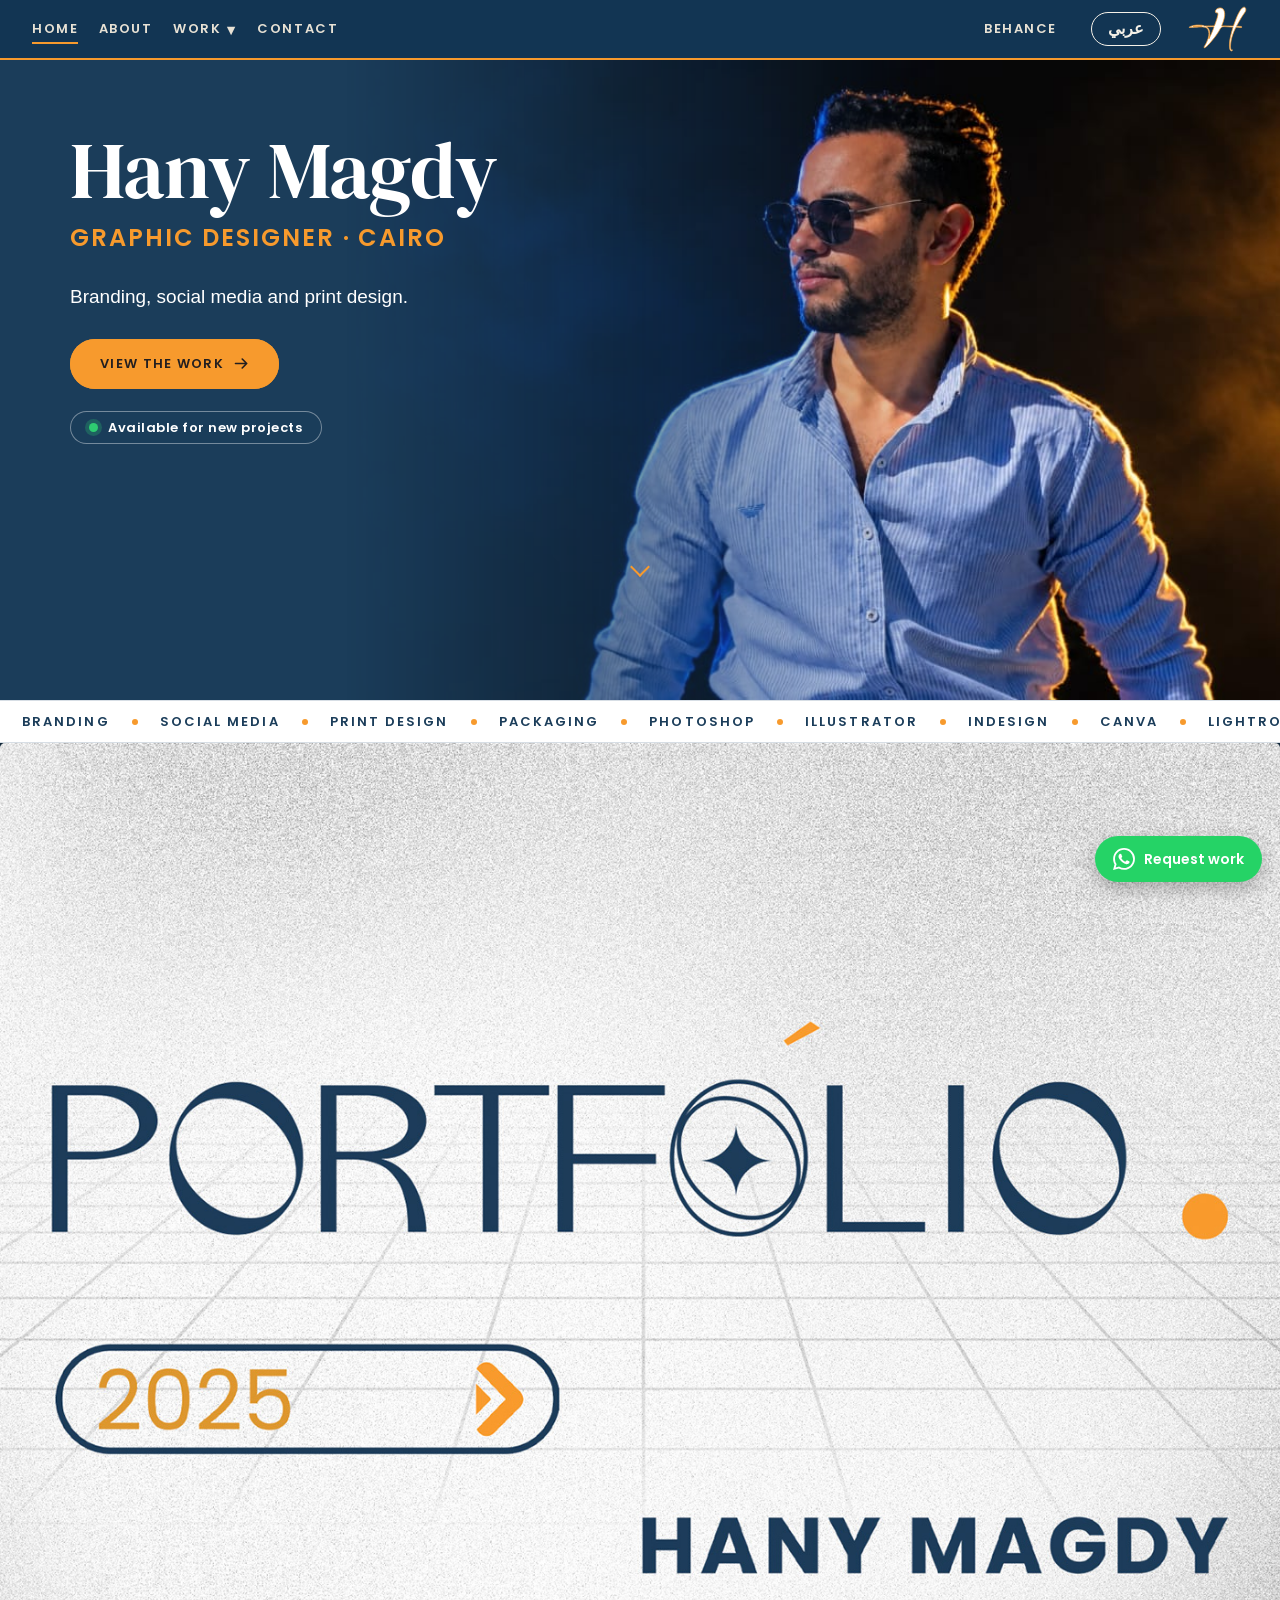
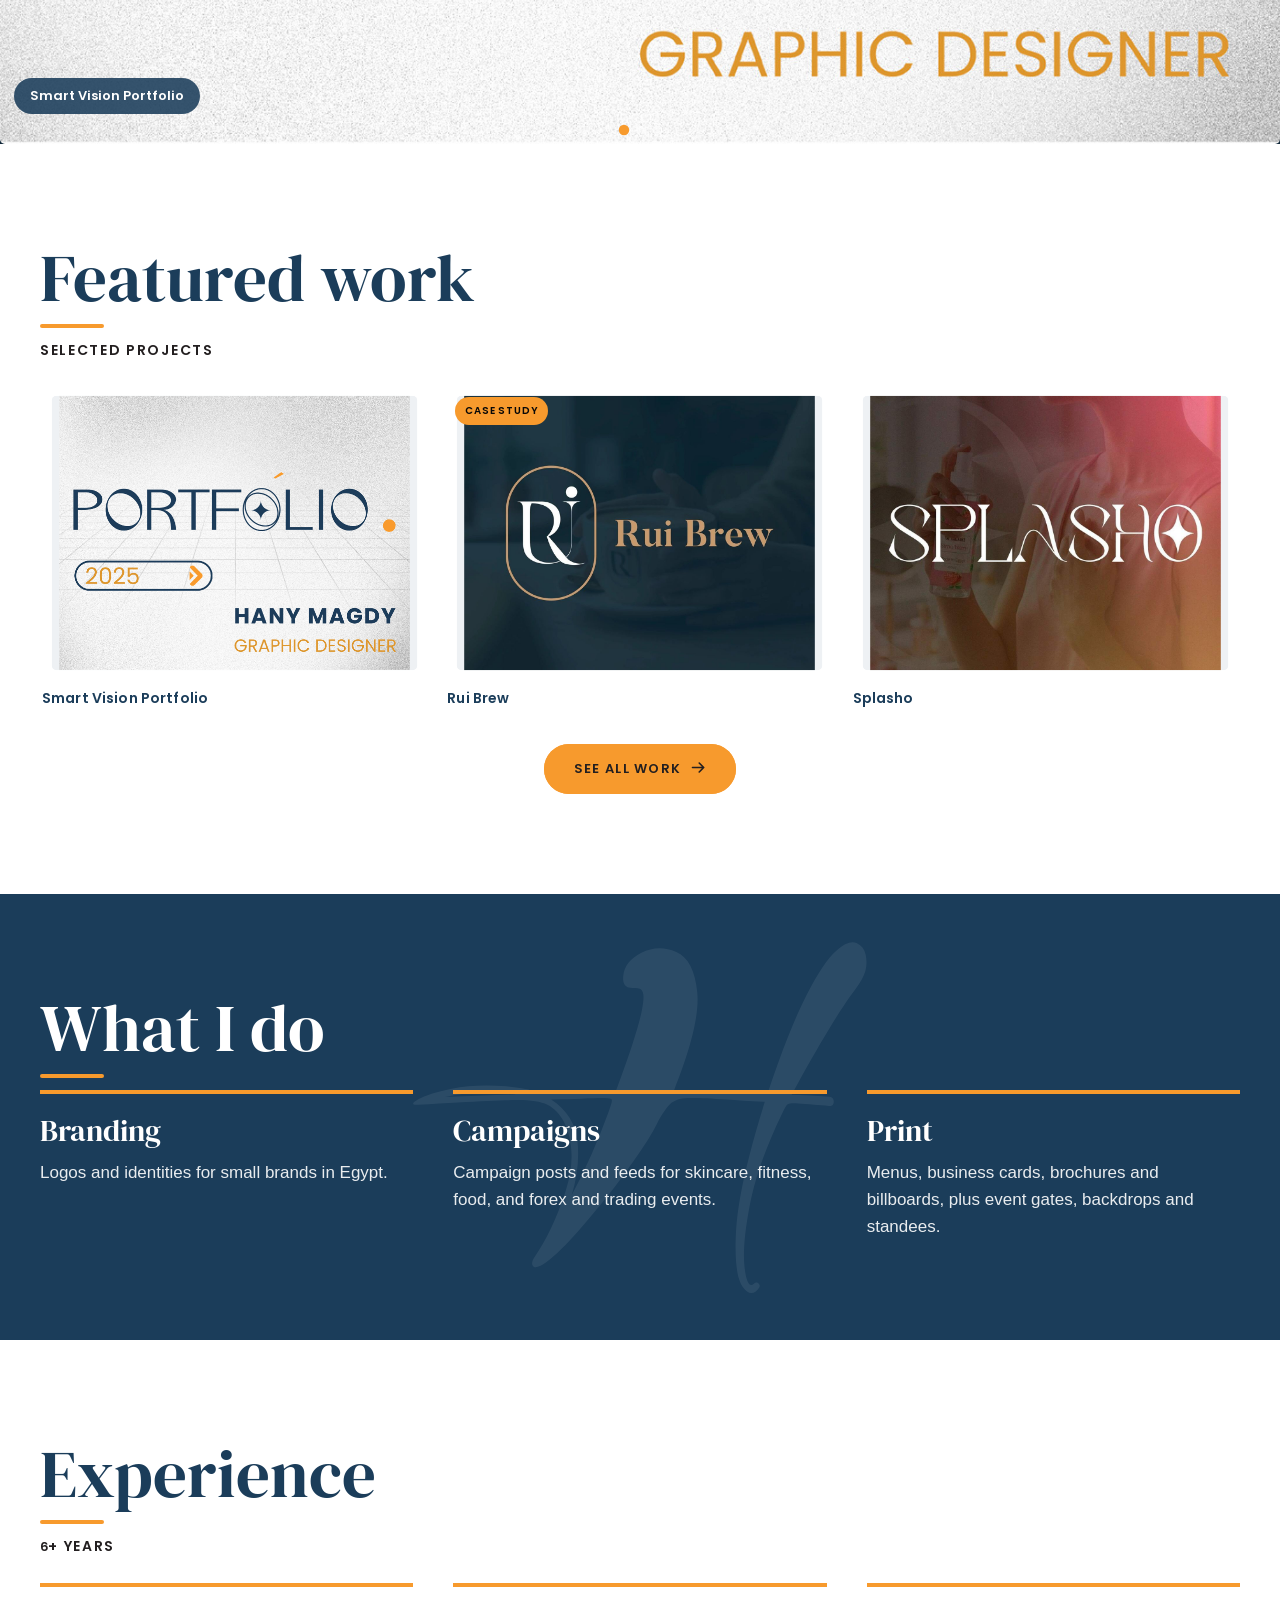
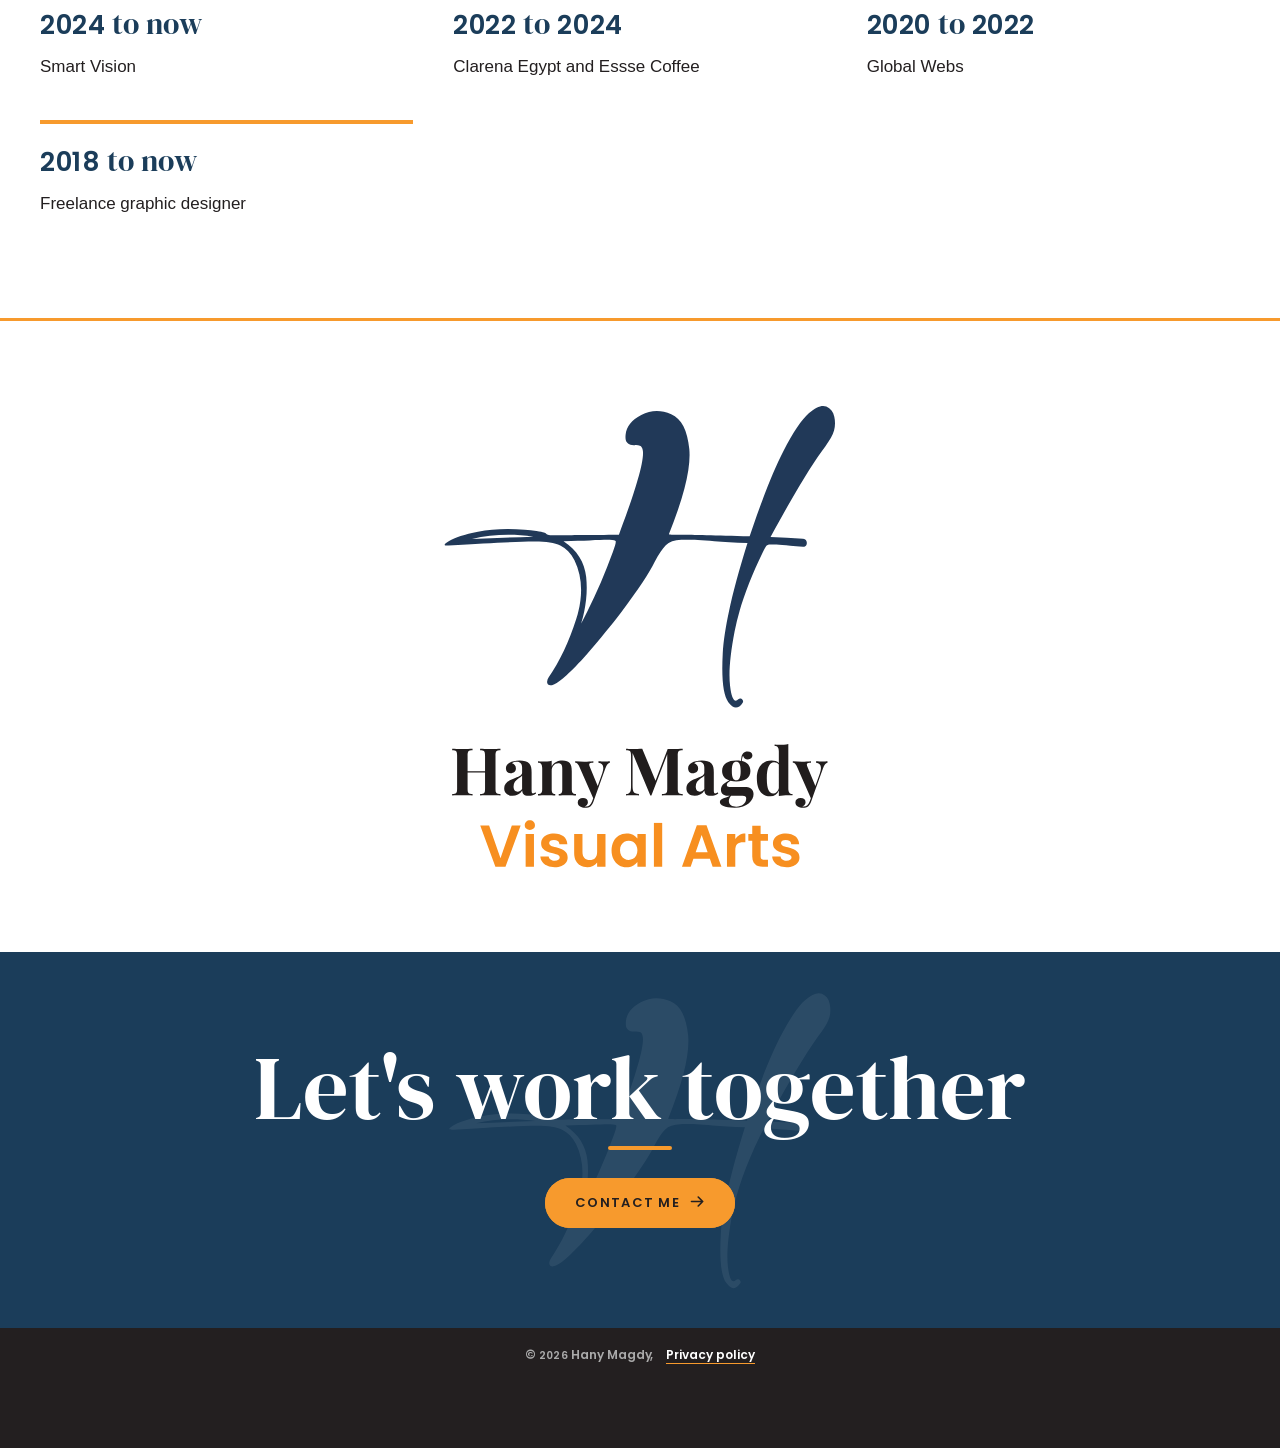
==== commit 1d7e830e: "Publish Rui Brew case study: motion, public page, home card and project link" ====
--- a/index.html
+++ b/index.html
@@ -112,11 +112,11 @@
                 /><span class="tag"
                   ><span data-i18n="t_smart_portfolio">Smart Vision Portfolio</span></span
                 ><em>40</em></a
-              ><a class="pcard" href="#p-rui-brew"
+              ><a class="pcard" href="rui-brew/"
                 ><img src="images/b-rui-brew-00.jpg" alt="Rui Brew" loading="lazy" /><span
                   class="tag"
                   ><span data-i18n="t_rui_brew">Rui Brew</span></span
-                ><em>16</em></a
+                ><span class="csb" data-i18n="cs_badge">Case study</span><em>16</em></a
               ><a class="pcard" href="#p-splasho"
                 ><img src="images/b-splasho-00.jpg" alt="Splasho" loading="lazy" /><span class="tag"
                   ><span data-i18n="t_splasho">Splasho</span></span
@@ -1985,6 +1985,13 @@
               ><small><span data-i18n="fact_designer">Designer</span></small
               ><b><span data-i18n="designer_name">Hany Magdy</span></b></div
             ></div
+          ><a class="cs" href="rui-brew/"
+            ><img src="images/b-rui-brew-00.jpg" width="1200" height="938" alt="Rui Brew logo" loading="lazy" /><span class="cst"
+              ><b data-i18n="cs_kick">Case study</b
+              ><strong data-i18n="cs_title">Rui Brew, Brand Identity</strong
+              ><span data-i18n="cs_blurb">The full identity: logo, color, type and brand imagery.</span
+              ><span class="pill ac" data-i18n="cs_view">View the case study</span></span
+            ></a
           ><section class="band w"
             ><figure class="pimg cshero"
               ><img src="images/b-rui-brew-00.jpg" alt="Rui Brew 1" loading="lazy" /></figure
--- a/css/style.css
+++ b/css/style.css
@@ -3456,3 +3456,13 @@
 .ddp {
   will-change: opacity;
 }
+
+/* case study link on cards and project page */
+.pcard .csb{position:absolute;left:10px;top:10px;z-index:1;background:#f79a2d;color:#080808;font:700 10px Poppins,sans-serif;letter-spacing:.08em;text-transform:uppercase;padding:6px 10px;border-radius:999px}
+.cs{display:grid;grid-template-columns:minmax(0,360px) 1fr;gap:36px;align-items:center;max-width:900px;margin:28px auto 0;padding:0 16px;color:inherit;text-decoration:none}
+.cs img{display:block;width:100%;height:auto;box-shadow:0 18px 40px rgba(27,61,90,.3)}
+.cst{display:flex;flex-direction:column;gap:14px;align-items:flex-start}
+.cst b{color:#f79a2d;letter-spacing:.14em;text-transform:uppercase;font-size:13px}
+.cst strong{font-size:clamp(26px,4vw,42px);line-height:1.15}
+@media(max-width:700px){.cs{grid-template-columns:1fr;gap:20px}}
+.cst .pill{margin:6px 10px 6px 8px}
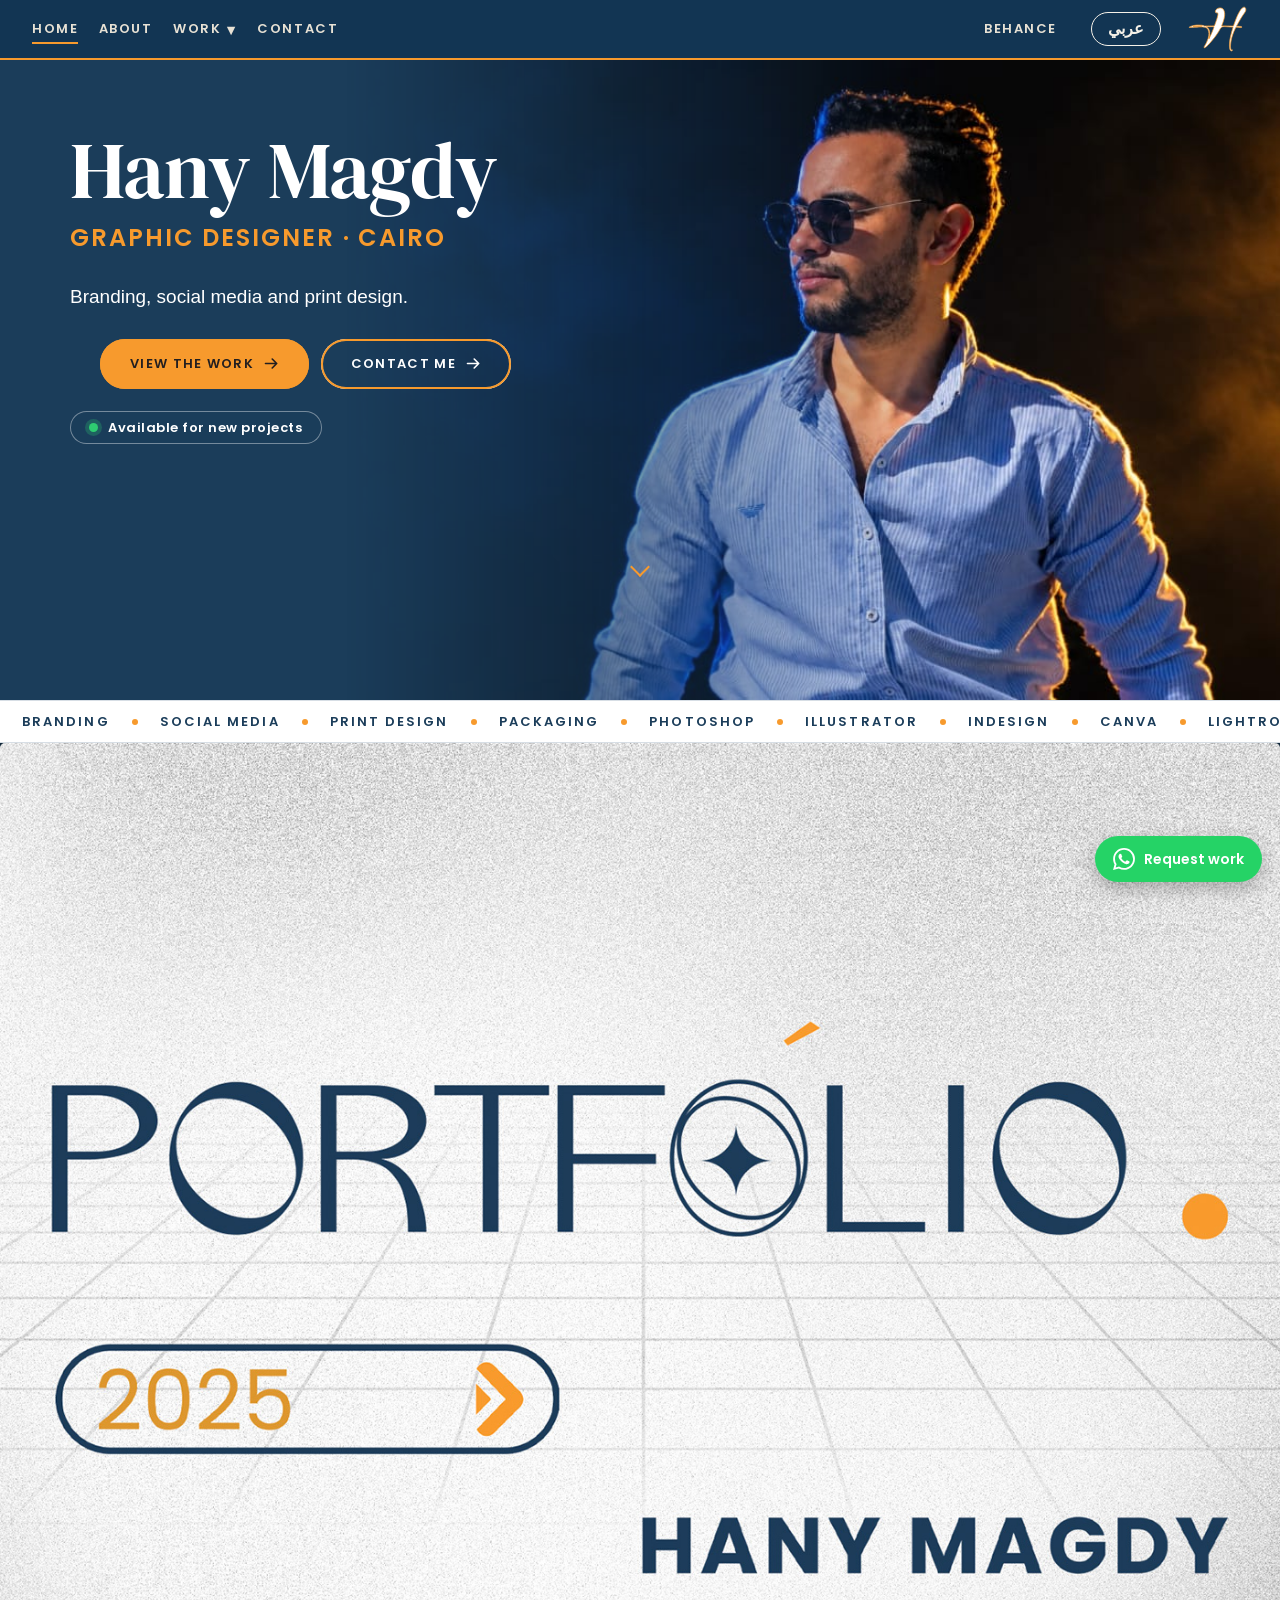
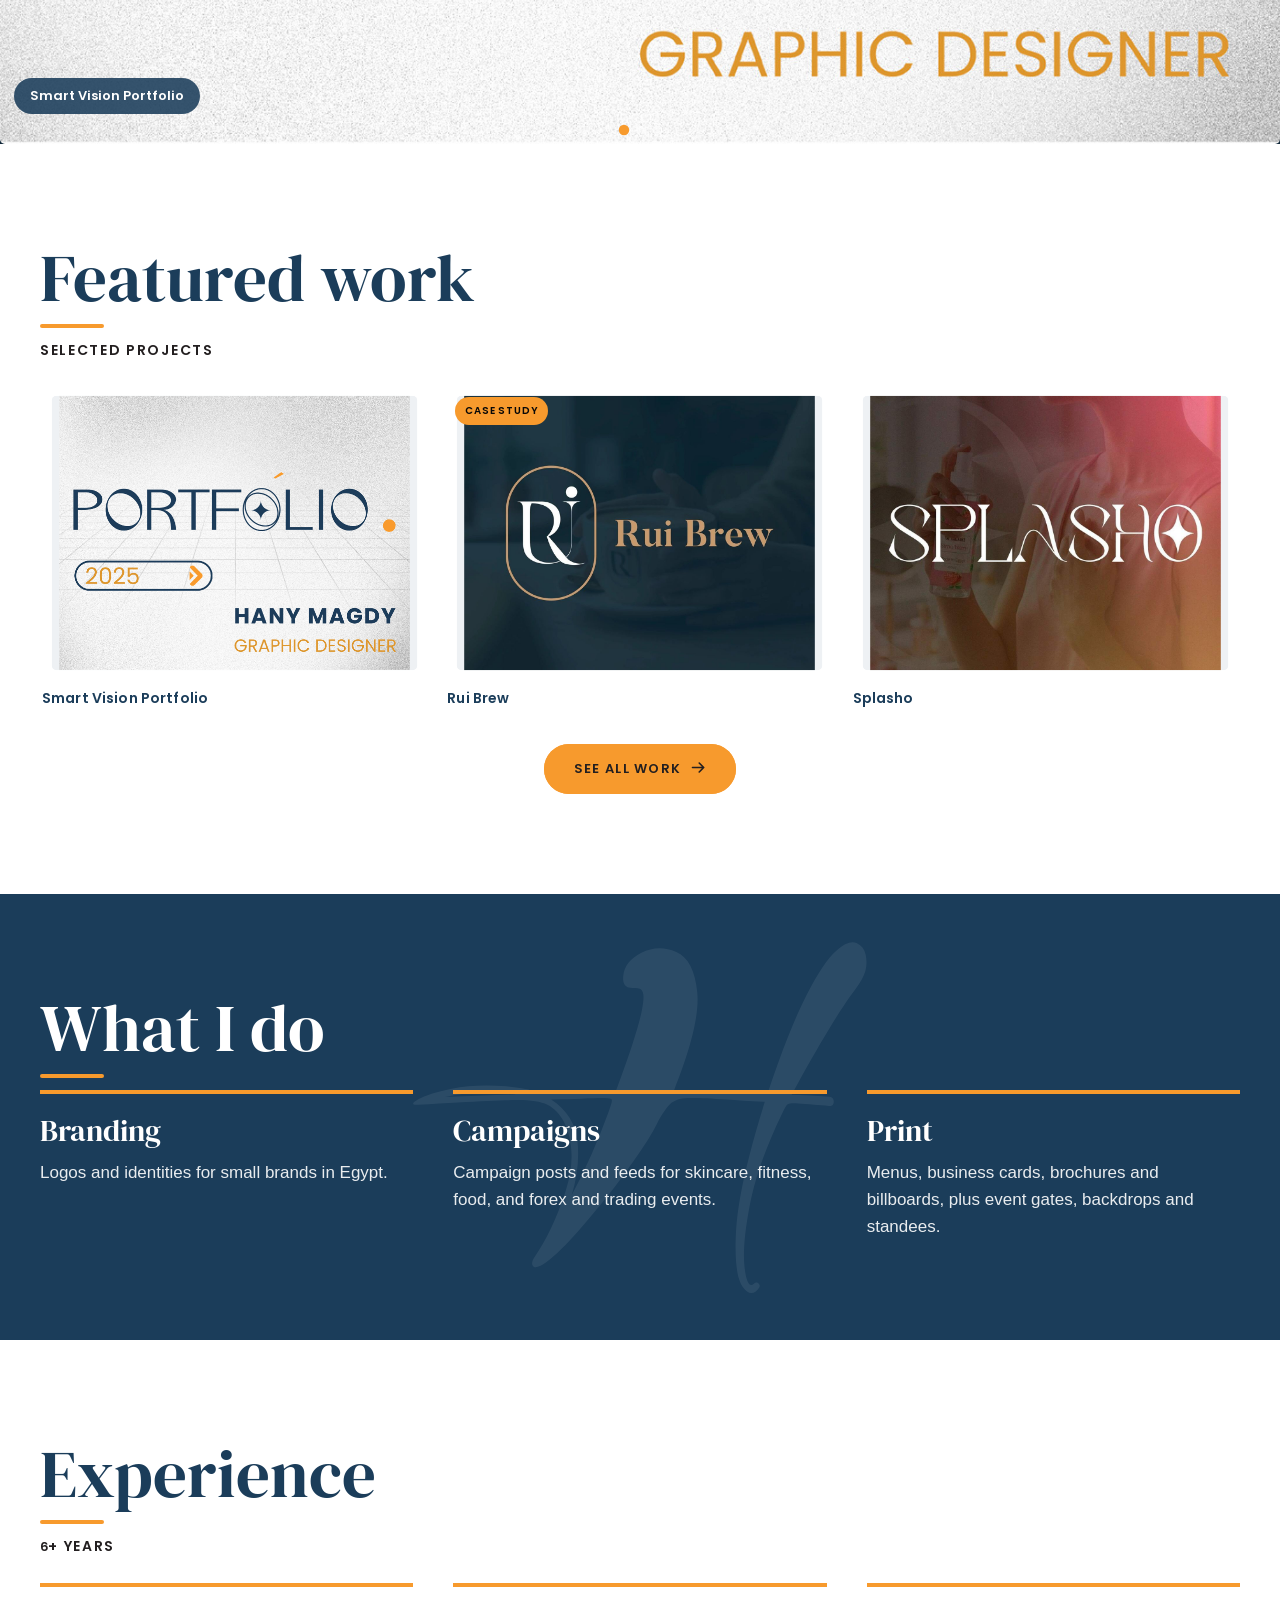
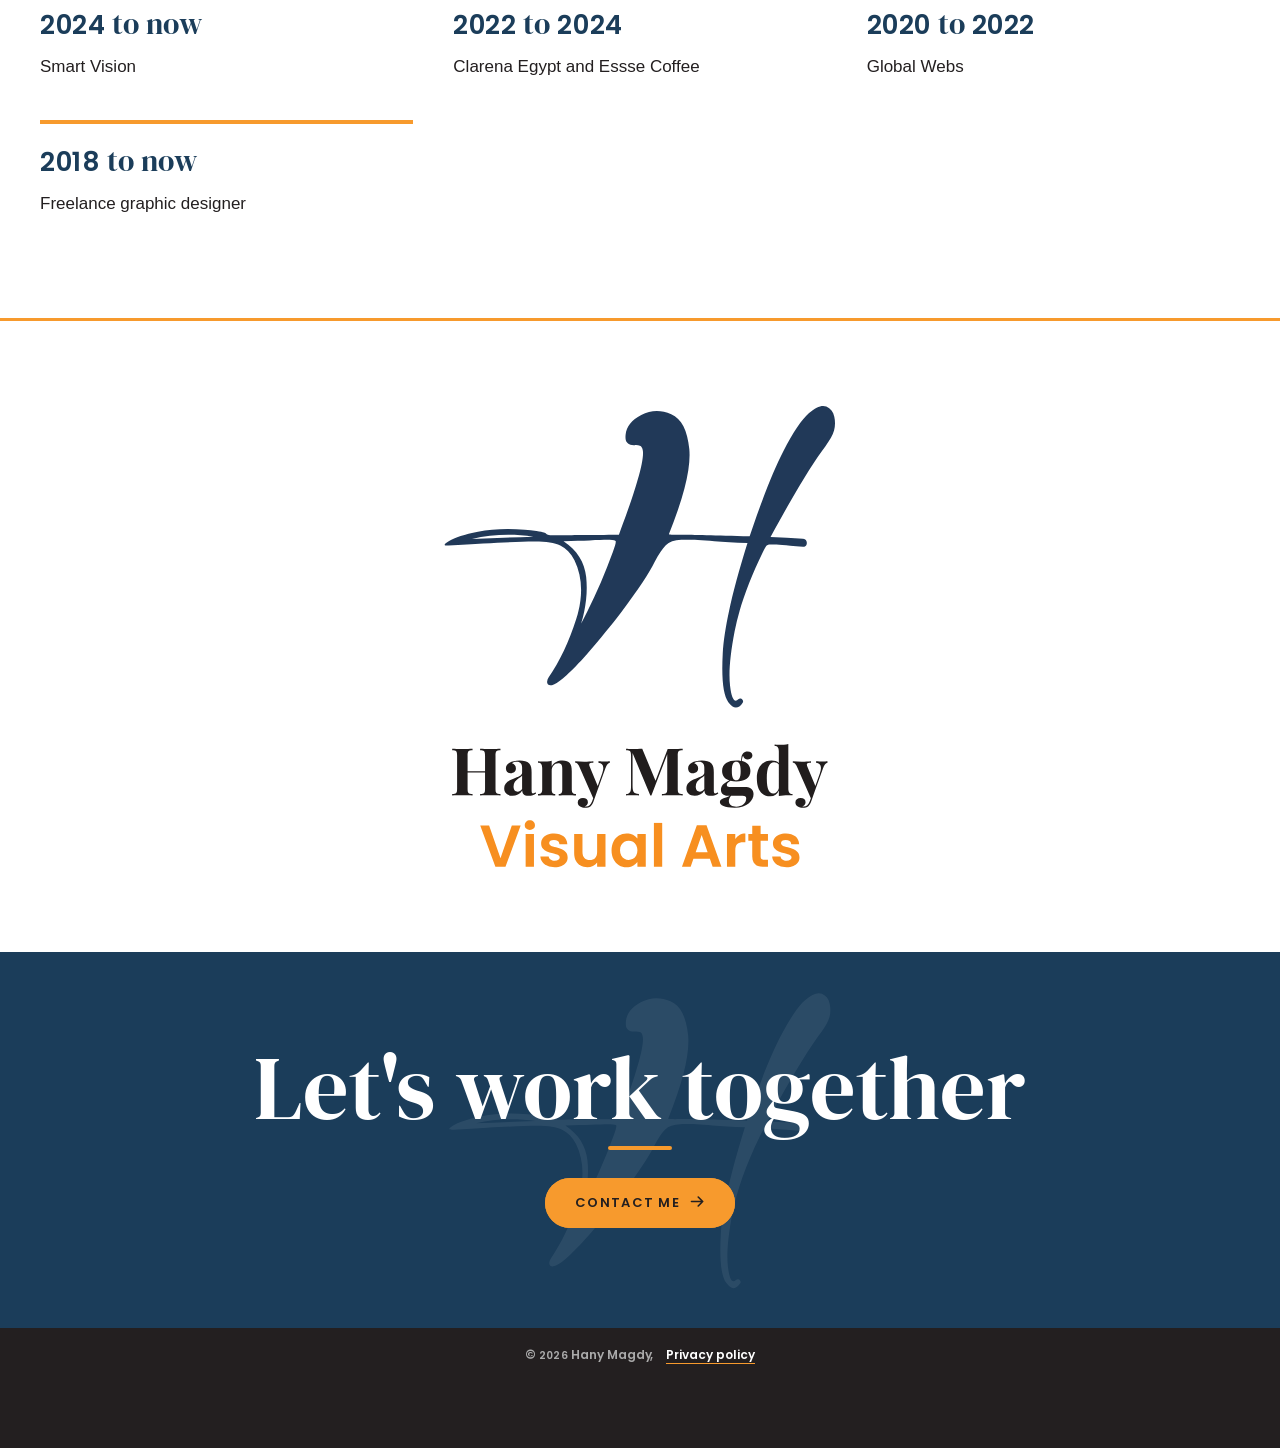
==== commit 1b998e0c: "Home hero: View the work + Contact me side by side; same pair at end of Rui Brew case page" ====
--- a/index.html
+++ b/index.html
@@ -52,8 +52,10 @@
                 ><p class="subt"
                   ><span data-i18n="graphic_designer_cairo">Graphic designer · Cairo</span></p
                 ><p><span data-i18n="hero_line">Branding, social media and print design.</span></p
-                ><a class="pill" href="#work"
+                ><div class="hbtns"><a class="pill" href="#work"
                   ><span data-i18n="view_the_work">View the work</span></a
+                ><a class="pill ghost" href="#contact"
+                  ><span data-i18n="contact_me">Contact me</span></a></div
                 ><p class="avail"
                   ><i></i><span data-i18n="available_badge">Available for new projects</span></p
                 ></div
--- a/css/style.css
+++ b/css/style.css
@@ -3466,3 +3466,11 @@
 .cst strong{font-size:clamp(26px,4vw,42px);line-height:1.15}
 @media(max-width:700px){.cs{grid-template-columns:1fr;gap:20px}}
 .cst .pill{margin:6px 10px 6px 8px}
+/* All work + Contact me always sit side by side */
+.more{display:flex;justify-content:center;align-items:center;gap:10px;flex-wrap:nowrap}
+.more .pill{margin:0;white-space:nowrap;flex:0 1 auto}
+@media(max-width:440px){.more{gap:8px}.more .pill{padding:14px 18px;font-size:12px;letter-spacing:.06em}}
+@media(max-width:340px){.more .pill{padding:13px 12px;font-size:11px;letter-spacing:.03em}}
+.hbtns{display:flex;flex-wrap:nowrap;gap:12px;align-items:center}
+.pill.ghost{background:transparent;color:inherit;box-shadow:inset 0 0 0 1.5px currentColor}
+@media(max-width:440px){.hbtns{gap:8px}.hbtns .pill{padding:14px 18px;font-size:12px;letter-spacing:.06em;white-space:nowrap}}
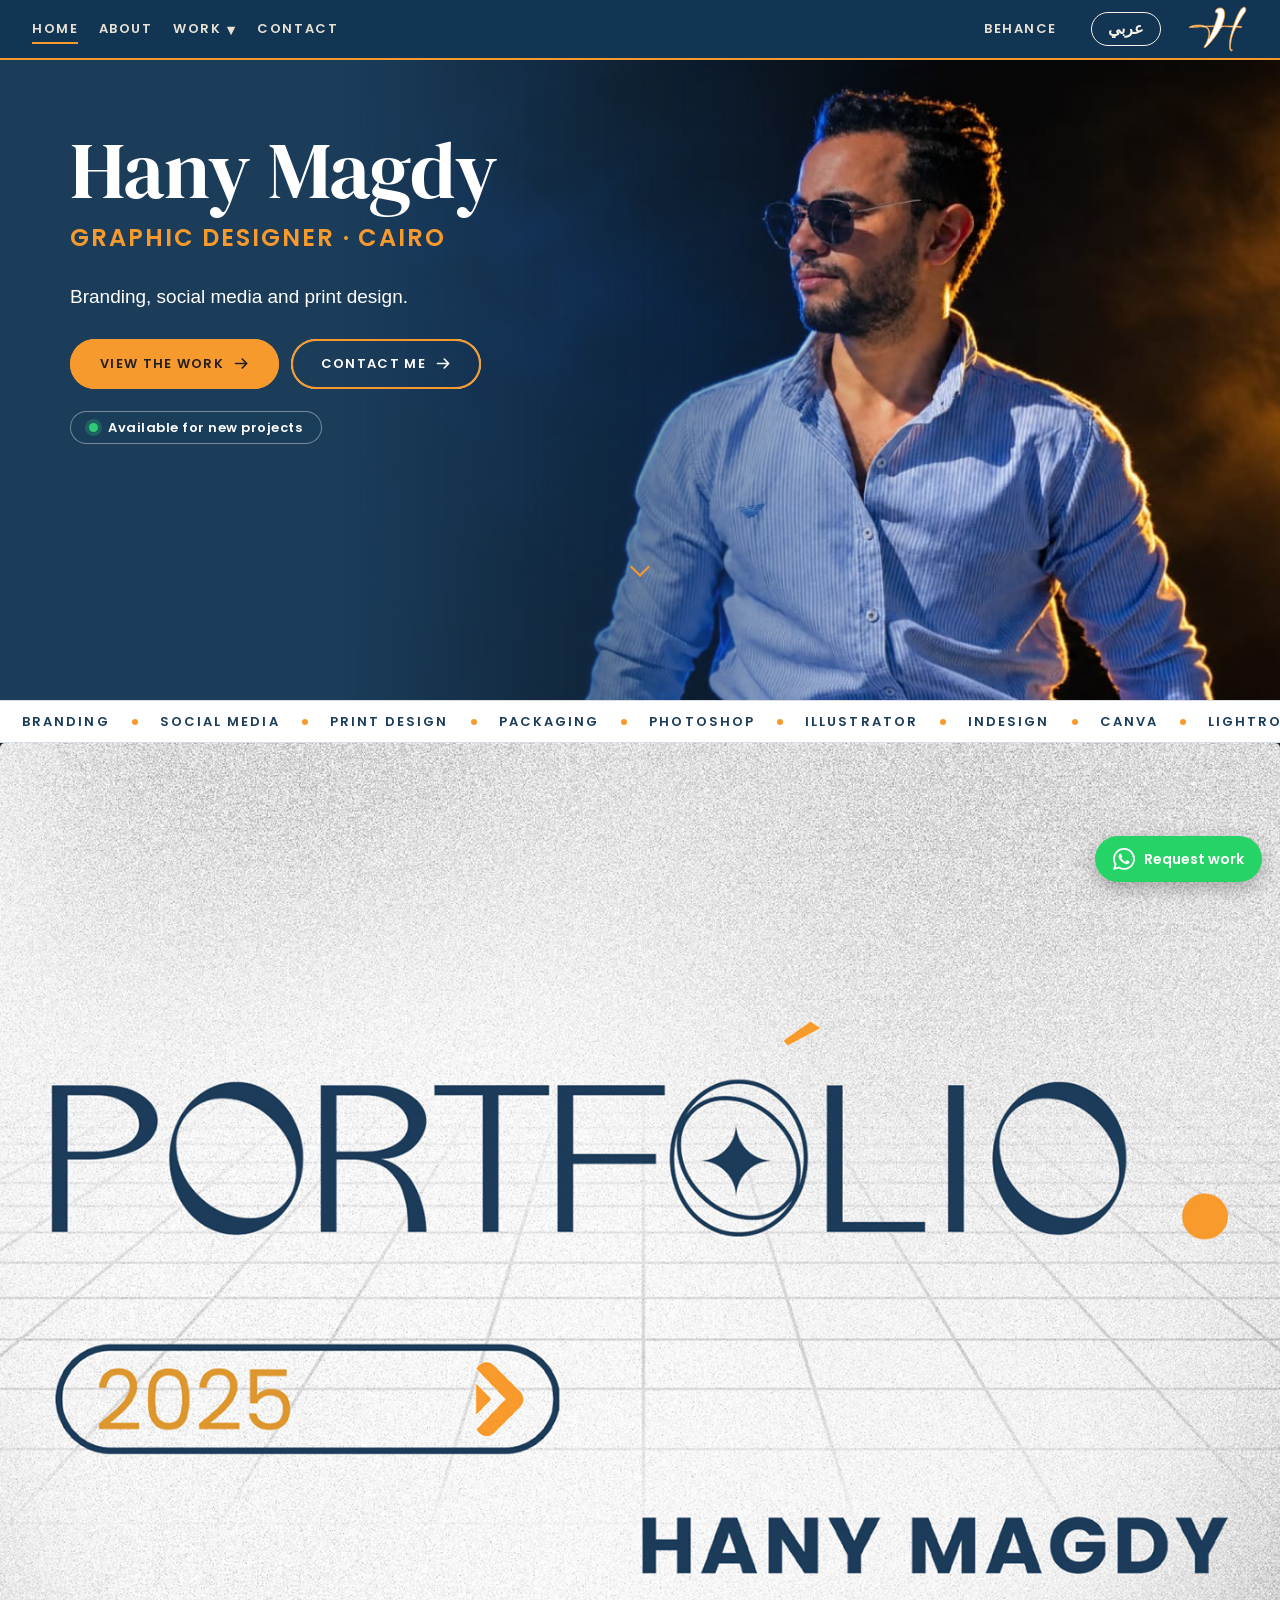
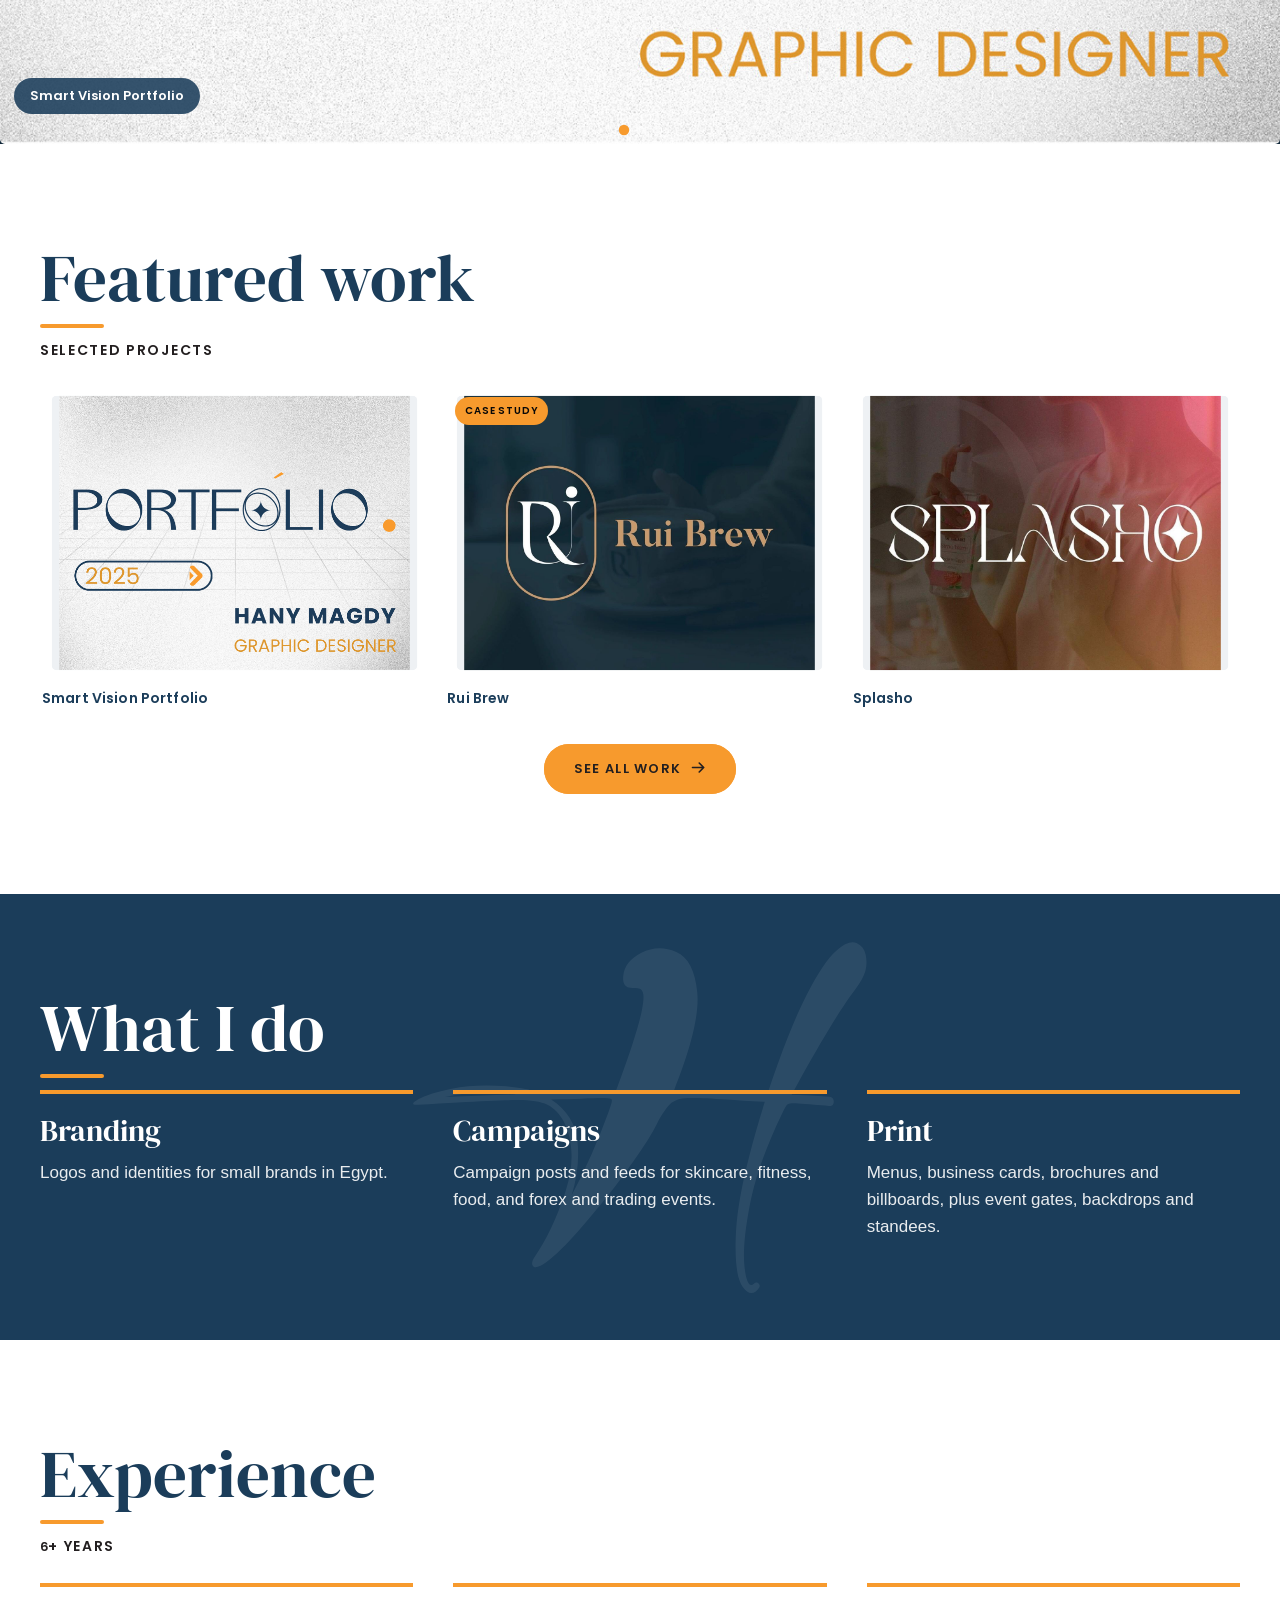
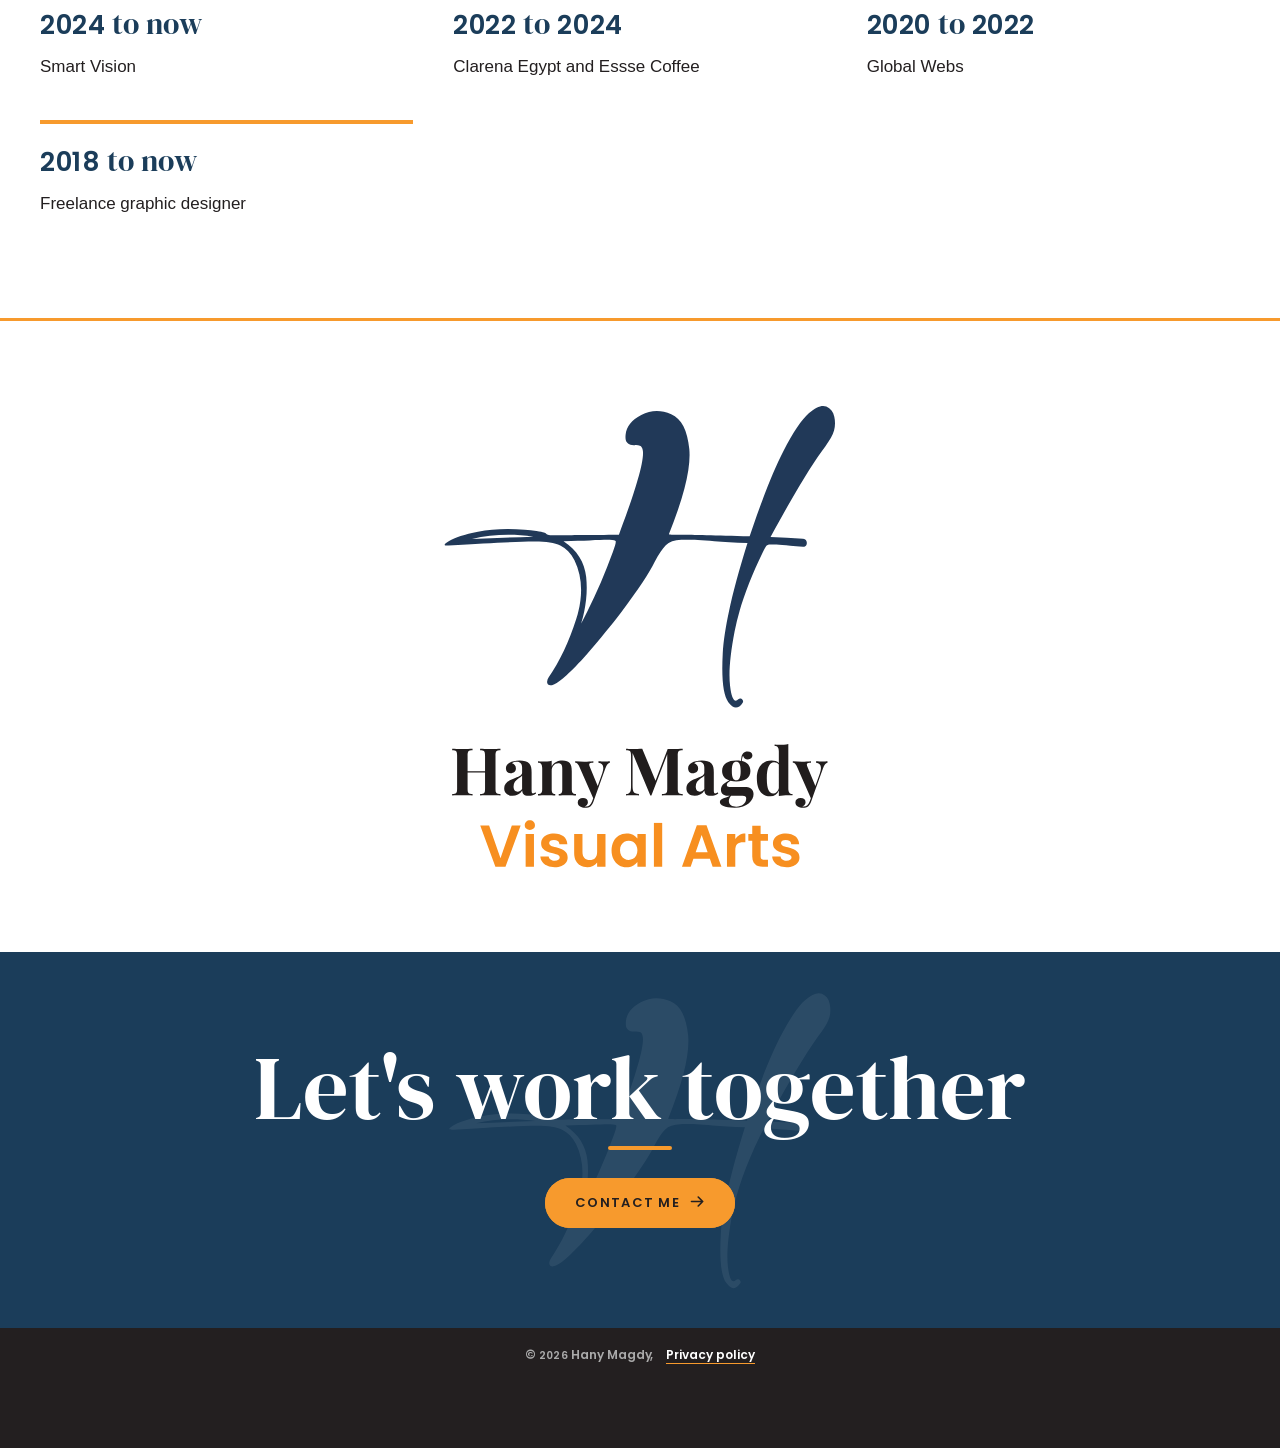
==== commit 33062b37: "Essse Caffe: remove leftover Soul Fitness divider slide, counts 13 to 12" ====
--- a/index.html
+++ b/index.html
@@ -875,7 +875,7 @@
                 ><img src="images/b-essse-caffe-00.jpg" alt="Essse Caffe" loading="lazy" /><span
                   class="tag"
                   ><span data-i18n="t_essse_caffe">Essse Caffe</span></span
-                ><em>13</em></a
+                ><em>12</em></a
               ><a class="pcard" href="#p-smart-vision"
                 ><img src="images/b-smart-vision-00.jpg" alt="Smart Vision" loading="lazy" /><span
                   class="tag"
@@ -3298,7 +3298,7 @@
               ><b><span data-i18n="t_branding_and_print">Branding and print</span></b></div
             ><div
               ><small><span data-i18n="fact_images">Images</span></small
-              ><b>13</b></div
+              ><b>12</b></div
             ><div
               ><small><span data-i18n="fact_designer">Designer</span></small
               ><b><span data-i18n="designer_name">Hany Magdy</span></b></div
@@ -3364,11 +3364,6 @@
                 ><img
                   src="images/b-essse-caffe-11.jpg"
                   alt="Essse Caffe 12"
-                  loading="lazy" /></figure
-              ><figure class="pimg"
-                ><img
-                  src="images/b-essse-caffe-12.jpg"
-                  alt="Essse Caffe 13"
                   loading="lazy" /></figure></div
             ><nav class="pnav"
               ><a class="pv" href="#p-splasho"
--- a/css/style.css
+++ b/css/style.css
@@ -13,29 +13,15 @@
 }
 body {
   margin: 0;
-}
-body {
-  background: var(--bg);
-  color: #fff;
-  font-family: "Helvetica Neue", Helvetica, Arial, system-ui, sans-serif;
+font-family: "Helvetica Neue", Helvetica, Arial, system-ui, sans-serif;
 }
 .nav {
-  position: sticky;
-  top: 0;
-  z-index: 5;
-  background: #080808;
-  display: flex;
-  align-items: center;
-  justify-content: space-between;
-  padding: 14px 22px;
-  height: 64px;
   transition: transform 0.3s ease;
 }
 .nav.navhide {
   transform: translateY(-110%);
 }
 .nav a {
-  color: var(--ac);
   text-decoration: none;
   font-size: 13px;
   letter-spacing: 0.12em;
@@ -43,23 +29,13 @@
   margin-right: 18px;
 }
 .nav .mono {
-  margin: 0;
   font-family: Anton, Impact, sans-serif;
   font-size: 22px;
   letter-spacing: 0.04em;
-  background: var(--ac);
   color: #080808;
-  padding: 4px 10px;
 }
 .nav .r {
-  margin: 0;
   margin-left: auto;
-}
-.nav .l {
-  display: flex;
-}
-.nav .l a:nth-child(n + 3) {
-  display: none;
 }
 .hero {
   position: relative;
@@ -76,7 +52,6 @@
   content: "";
   position: absolute;
   inset: 0;
-  background: linear-gradient(rgba(8, 8, 8, 0.45), rgba(8, 8, 8, 0.7));
 }
 .hero > div {
   position: relative;
@@ -85,10 +60,7 @@
   font-family: Anton, Impact, sans-serif;
   font-weight: 400;
   text-transform: uppercase;
-  color: var(--ac);
-  font-size: 22vw;
   line-height: 0.9;
-  margin: 0;
 }
 .hero p {
   color: #fff;
@@ -99,8 +71,6 @@
 }
 .pill {
   display: inline-block;
-  background: #fff;
-  color: #080808;
   border-radius: 999px;
   padding: 15px 30px;
   font-weight: 700;
@@ -116,27 +86,13 @@
 .band {
   padding: 56px 22px;
 }
-.band.w {
-  background: #fff;
-  color: #080808;
-}
-.band.k {
-  background: #080808;
-}
-.band.d {
-  background: var(--bg2);
-}
 .band h2 {
   font-family: Anton, Impact, sans-serif;
   font-weight: 400;
   text-transform: uppercase;
-  font-size: 15vw;
   line-height: 0.95;
   margin: 0 0 8px;
   color: var(--ac);
-}
-.band.w h2 {
-  color: #080808;
 }
 .band .sub {
   margin: 0 0 26px;
@@ -157,7 +113,6 @@
   position: relative;
   margin: 0;
   overflow: hidden;
-  background: #111;
 }
 .card img {
   display: block;
@@ -167,15 +122,10 @@
   aspect-ratio: var(--r, 1/1);
   transition: transform 0.6s;
 }
-.card:hover img {
-  transform: scale(1.05);
-}
 .tag {
   position: absolute;
   left: 12px;
   bottom: 12px;
-  background: #fff;
-  color: #080808;
   font-size: 12px;
   font-weight: 700;
   padding: 7px 12px;
@@ -184,46 +134,28 @@
 .foot {
   padding: 90px 22px 100px;
   text-align: center;
-  background: var(--ac);
-  color: #080808;
 }
 .foot h2 {
   font-family: Anton, Impact, sans-serif;
   font-weight: 400;
   text-transform: uppercase;
-  font-size: 17vw;
   line-height: 0.92;
   margin: 0 0 28px;
 }
-.foot .pill {
-  background: #080808;
-  color: #fff;
-}
 .copy {
-  background: #080808;
-  color: #888;
   text-align: center;
   padding: 18px;
   font-size: 12px;
 }
 @media (min-width: 800px) {
-  .nav {
-    padding: 0 40px;
-  }
   .nav .l a:nth-child(n + 3) {
     display: block;
   }
   .hero {
     min-height: min(88vh, 760px);
   }
-  .hero h1 {
-    font-size: 15vw;
-  }
   .band {
     padding: 100px 40px;
-  }
-  .band h2 {
-    font-size: 9vw;
   }
   .grid {
     grid-template-columns: repeat(3, 1fr);
@@ -235,35 +167,14 @@
   .grid.four {
     grid-template-columns: repeat(4, 1fr);
   }
-  .foot h2 {
-    font-size: 11vw;
-  }
 }
 body {
   background: #fff;
   color: #231f20;
 }
-.nav {
-  background: #fff;
-  border-bottom: 3px solid #f79a2d;
-  height: 72px;
-}
 .nav a {
   color: #1b3d5a;
   font-weight: 700;
-}
-.nav .mono {
-  background: none;
-  padding: 0;
-  display: block;
-}
-.nav .mono img {
-  height: 60px;
-  width: auto;
-  display: block;
-}
-.hero:before {
-  background: linear-gradient(rgba(27, 61, 90, 0.55), rgba(27, 61, 90, 0.88));
 }
 .hero h1 {
   color: #fff;
@@ -328,11 +239,7 @@
   width: min(420px, 80%);
   height: auto;
 }
-.nav .l a {
-  margin-right: 22px;
-}
 .hero h1 {
-  font-size: 19vw;
   margin: 0;
 }
 .about {
@@ -362,7 +269,6 @@
 .about h3 {
   font-family: Anton, Impact, sans-serif;
   font-weight: 400;
-  font-size: 44px;
   text-transform: uppercase;
   margin: 0 0 18px;
 }
@@ -373,7 +279,6 @@
 }
 .banner {
   position: relative;
-  min-height: 380px;
   background-size: cover;
   background-position: center;
   display: flex;
@@ -386,7 +291,6 @@
   content: "";
   position: absolute;
   inset: 0;
-  background: rgba(27, 61, 90, 0.6);
 }
 .banner > div {
   position: relative;
@@ -394,16 +298,12 @@
 .banner h2 {
   font-family: Anton, Impact, sans-serif;
   font-weight: 400;
-  font-size: 18vw;
   text-transform: uppercase;
   color: #fff;
   margin: 0 0 22px;
   line-height: 1;
 }
 @media (min-width: 800px) {
-  .hero h1 {
-    font-size: 14vw;
-  }
   .about {
     grid-template-columns: 1fr 1fr;
     padding: 80px 40px;
@@ -411,12 +311,6 @@
   }
   .about div {
     padding: 0 30px;
-  }
-  .banner {
-    min-height: 560px;
-  }
-  .banner h2 {
-    font-size: 11vw;
   }
 }
 .foot {
@@ -529,7 +423,6 @@
   text-shadow: none;
 }
 .banner {
-  min-height: 0;
   aspect-ratio: 4/3;
 }
 @media (min-width: 800px) {
@@ -545,24 +438,6 @@
 .brand {
   display: flex;
   justify-content: center;
-}
-.nav {
-  height: auto !important;
-  flex-direction: column;
-  align-items: center;
-  gap: 6px;
-  padding: 10px 12px;
-}
-.nav .mono {
-  order: -1;
-  margin: 0 auto;
-}
-.nav .mono img {
-  height: 56px;
-}
-.nav .l {
-  justify-content: center;
-  width: 100%;
 }
 .nav .l a {
   margin: 0 9px !important;
@@ -595,6 +470,8 @@
 }
 main.pgv {
   display: none;
+
+animation: pgin 0.65s cubic-bezier(0.2, 0.7, 0.2, 1);
 }
 [data-view="home"] .v-home,
 [data-view="about"] .v-about,
@@ -650,7 +527,6 @@
   display: flex;
   flex-wrap: wrap;
   justify-content: center;
-  gap: 24px 56px;
 }
 .facts div {
   text-align: center;
@@ -659,7 +535,6 @@
   display: block;
   font-family: "DM Serif Display", Georgia, serif;
   font-weight: 400;
-  font-size: 38px;
   color: #fff;
 }
 .facts span {
@@ -714,9 +589,6 @@
   display: block;
 }
 @media (min-width: 800px) {
-  .nav .r {
-    display: block;
-  }
   .clist {
     grid-template-columns: 1fr 1fr;
     gap: 30px 50px;
@@ -733,52 +605,10 @@
     font-size: 13px;
   }
 }
-[data-view="p-rui-brew"] .v-p-rui-brew {
-  display: block;
-}
-[data-view="p-splasho"] .v-p-splasho {
-  display: block;
-}
-[data-view="p-logo-brand"] .v-p-logo-brand {
-  display: block;
-}
-[data-view="p-el-ghazal"] .v-p-el-ghazal {
-  display: block;
-}
-[data-view="p-safe-zone"] .v-p-safe-zone {
-  display: block;
-}
-[data-view="p-soul-fitness"] .v-p-soul-fitness {
-  display: block;
-}
-[data-view="p-clarena"] .v-p-clarena {
-  display: block;
-}
-[data-view="p-gym-social"] .v-p-gym-social {
-  display: block;
-}
-[data-view="p-real-estate"] .v-p-real-estate {
-  display: block;
-}
-[data-view="p-pink-october"] .v-p-pink-october {
-  display: block;
-}
-[data-view="p-oct-war"] .v-p-oct-war {
-  display: block;
-}
-[data-view="p-svs-events"] .v-p-svs-events {
-  display: block;
-}
-[data-view="p-smart-portfolio"] .v-p-smart-portfolio {
-  display: block;
-}
-[data-view="p-jabal-altair"] .v-p-jabal-altair {
-  display: block;
-}
-[data-view="p-essse-caffe"] .v-p-essse-caffe {
-  display: block;
-}
-[data-view="p-food-social"] .v-p-food-social {
+[data-view="p-rui-brew"] .v-p-rui-brew, [data-view="p-splasho"] .v-p-splasho, [data-view="p-logo-brand"] .v-p-logo-brand, [data-view="p-el-ghazal"] .v-p-el-ghazal, [data-view="p-safe-zone"] .v-p-safe-zone, [data-view="p-soul-fitness"] .v-p-soul-fitness, [data-view="p-clarena"] .v-p-clarena, [data-view="p-gym-social"] .v-p-gym-social {
+  display: block;
+}
+[data-view="p-real-estate"] .v-p-real-estate, [data-view="p-pink-october"] .v-p-pink-october, [data-view="p-oct-war"] .v-p-oct-war, [data-view="p-svs-events"] .v-p-svs-events, [data-view="p-smart-portfolio"] .v-p-smart-portfolio, [data-view="p-jabal-altair"] .v-p-jabal-altair, [data-view="p-essse-caffe"] .v-p-essse-caffe, [data-view="p-food-social"] .v-p-food-social {
   display: block;
 }
 .pstack {
@@ -802,35 +632,20 @@
 }
 .pcard {
   position: relative;
-  display: block;
-  overflow: hidden;
-  background: #e9edf1;
-  aspect-ratio: 4/3;
   text-decoration: none;
 }
 .pcard img {
-  width: 100%;
-  height: 100%;
-  object-fit: cover;
-  display: block;
-  transition: transform 0.7s cubic-bezier(0.2, 0.7, 0.2, 1);
+  display: block;
 }
 .pcard .tag {
-  position: absolute;
   left: 10px;
   bottom: 10px;
 }
 .pcard em {
-  position: absolute;
-  right: 10px;
-  top: 10px;
   font-style: normal;
   font-family: Poppins, sans-serif;
   font-weight: 600;
-  font-size: 11px;
-  background: #1b3d5a;
   color: #fff;
-  padding: 5px 9px;
 }
 @media (hover: hover) {
   .pcard:hover img {
@@ -874,9 +689,6 @@
     transform: none;
   }
 }
-main.pgv {
-  animation: pgin 0.65s cubic-bezier(0.2, 0.7, 0.2, 1);
-}
 .hero h1 {
   animation: rise 1.1s cubic-bezier(0.2, 0.7, 0.2, 1) both;
 }
@@ -888,13 +700,6 @@
   transition:
     transform 0.7s cubic-bezier(0.2, 0.7, 0.2, 1),
     box-shadow 0.5s;
-}
-.pill {
-  transition:
-    transform 0.3s cubic-bezier(0.2, 0.7, 0.2, 1),
-    box-shadow 0.3s,
-    background 0.3s,
-    color 0.3s;
 }
 .nav .l a,
 .nav .r {
@@ -983,7 +788,6 @@
   height: 54px;
   border-radius: 50%;
   background: #f79a2d;
-  color: #231f20;
   display: inline-flex;
   align-items: center;
   justify-content: center;
@@ -1008,71 +812,46 @@
   padding: 16px 0 4px;
   color: #231f20;
 }
+#top {
+  padding-top: 96px;
+}
+section[id],
+footer[id] {
+  scroll-margin-top: 110px;
+}
+@media (min-width: 800px) {
+  section[id],
+  footer[id] {
+    scroll-margin-top: 100px;
+  }
+}
+/* base */
+/* reference-style nav: dark bar, links left, small logo right, work dropdown */
 .nav {
-  position: fixed;
+position: fixed;
   top: 0;
   left: 0;
   right: 0;
   width: 100%;
   z-index: 60;
-}
-#top {
-  padding-top: 96px;
-}
-section[id],
-footer[id] {
-  scroll-margin-top: 110px;
-}
-@media (min-width: 800px) {
-  #top {
-    padding-top: 84px;
-  }
-  section[id],
-  footer[id] {
-    scroll-margin-top: 100px;
-  }
-}
-/* base */
-/* reference-style nav: dark bar, links left, small logo right, work dropdown */
-.nav {
+
   background: #123553 !important;
   border-bottom: 2px solid #f79a2d !important;
   height: 60px !important;
-  display: flex !important;
+  padding: 0 16px !important;
+}
+.nav .l {
   flex-direction: row !important;
-  align-items: center;
-  justify-content: flex-start !important;
-  padding: 0 16px !important;
   gap: 0 !important;
 }
-.nav .l {
-  display: flex !important;
-  flex-direction: row !important;
-  order: 0;
-  width: auto !important;
-  justify-content: flex-start !important;
-  gap: 0 !important;
-}
-.nav .l a,
-.nav .l .ddt {
+.nav .l a, .nav .l .ddt, .nav .r {
   color: #e8e2d5 !important;
-  display: inline-block !important;
-}
-.nav .r {
-  color: #e8e2d5 !important;
-  order: 1;
-  margin: 0 18px 0 0 !important;
 }
 .nav .mono {
-  order: 2;
-  margin: 0 0 0 auto !important;
   background: none !important;
   padding: 0 !important;
-  display: block !important;
 }
 .nav .mono img {
-  height: 40px !important;
-  width: auto;
   display: block;
 }
 .nav .dd {
@@ -1081,22 +860,13 @@
 .nav .ddt {
   cursor: pointer;
   position: relative;
-}
-.nav .ddt .car {
-  font-size: 9px;
-  margin-left: 5px;
 }
 .ddp {
   display: none;
   position: fixed;
   top: 60px;
-  left: 0;
-  right: 0;
   background: #0d2b45;
-  border-bottom: 2px solid #f79a2d;
-  padding: 30px 24px;
   grid-template-columns: 1fr 1fr;
-  gap: 28px 48px;
   z-index: 59;
 }
 .dd.open .ddp {
@@ -1142,9 +912,6 @@
   }
 }
 @media (max-width: 799px) {
-  .nav .r {
-    display: none !important;
-  }
   .nav {
     height: 56px !important;
   }
@@ -1175,8 +942,6 @@
   position: absolute;
   left: 0;
   right: 0;
-  top: -30px;
-  height: 30px;
 }
 .dd.hov .ddp {
   display: grid;
@@ -1205,6 +970,10 @@
   white-space: nowrap;
   min-width: 0;
   flex: 0 1 auto;
+
+order: 1 !important;
+  align-self: stretch !important;
+  align-items: stretch !important;
 }
 .nav .l a,
 .nav .l .ddt {
@@ -1217,40 +986,27 @@
   white-space: nowrap;
   font-size: clamp(10px, 1.25vw, 13px) !important;
   justify-self: auto !important;
+
+order: 2 !important;
 }
 .nav .mono {
-  order: 0 !important;
   margin: 0 !important;
   flex: 0 0 auto;
   display: block !important;
+
+order: 3 !important;
+  margin-left: 0 !important;
 }
 .nav .mono img {
-  height: clamp(34px, 5vw, 64px) !important;
   width: auto !important;
   max-width: none;
+
+height: clamp(32px, 4.2vw, 48px) !important;
 }
 @media (max-width: 799px) {
   .nav .r {
     display: none !important;
   }
-  .nav .mono {
-    margin-left: auto !important;
-  }
-}
-.nav .l {
-  order: 1 !important;
-  align-self: stretch !important;
-  align-items: stretch !important;
-}
-.nav .r {
-  order: 2 !important;
-}
-.nav .mono {
-  order: 3 !important;
-  margin-left: 0 !important;
-}
-.nav .mono img {
-  height: clamp(32px, 4.2vw, 48px) !important;
 }
 .nav .l a,
 .nav .l .ddt {
@@ -1263,9 +1019,6 @@
   bottom: 14px !important;
 }
 @media (max-width: 799px) {
-  .nav .mono {
-    margin-left: auto !important;
-  }
   .nav .l a:after,
   .nav .l .ddt:after {
     bottom: 10px !important;
@@ -1279,10 +1032,6 @@
   padding: 0 0 9px !important;
   line-height: 1.2;
   white-space: normal;
-}
-.nav .l .ddp a:after {
-  bottom: -1px !important;
-  height: 2px;
 }
 .ddp {
   left: clamp(10px, 2.5vw, 40px) !important;
@@ -1312,27 +1061,15 @@
   transform: scaleX(1) !important;
 }
 .nav .l .ddp a:after {
+bottom: -1px !important;
+  height: 2px;
+
   transform: scaleX(0) !important;
 }
 .nav .l .ddp a:hover:after {
   transform: scaleX(1) !important;
 }
-[data-view="p-educational-center"] .v-p-educational-center {
-  display: block;
-}
-[data-view="p-intrip-logo"] .v-p-intrip-logo {
-  display: block;
-}
-[data-view="p-sketches"] .v-p-sketches {
-  display: block;
-}
-[data-view="p-smart-vision"] .v-p-smart-vision {
-  display: block;
-}
-[data-view="p-leading-gulf"] .v-p-leading-gulf {
-  display: block;
-}
-[data-view="p-art-photo"] .v-p-art-photo {
+[data-view="p-educational-center"] .v-p-educational-center, [data-view="p-intrip-logo"] .v-p-intrip-logo, [data-view="p-sketches"] .v-p-sketches, [data-view="p-smart-vision"] .v-p-smart-vision, [data-view="p-leading-gulf"] .v-p-leading-gulf, [data-view="p-art-photo"] .v-p-art-photo {
   display: block;
 }
 .langbtn {
@@ -1346,8 +1083,6 @@
     "Segoe UI",
     Tahoma,
     sans-serif;
-  letter-spacing: 0.04em;
-  padding: 6px 12px;
   border-radius: 999px;
   cursor: pointer;
   margin: 0 clamp(6px, 1.5vw, 16px) 0 0;
@@ -1517,8 +1252,6 @@
 .grid.two,
 .grid.one,
 .grid.four {
-  display: block !important;
-  column-count: 2;
   column-gap: 14px;
 }
 @media (min-width: 900px) {
@@ -1541,9 +1274,7 @@
   }
 }
 .grid .card {
-  break-inside: avoid;
   -webkit-column-break-inside: avoid;
-  margin: 0 0 14px !important;
   aspect-ratio: auto !important;
   height: auto !important;
 }
@@ -1555,16 +1286,7 @@
   object-fit: contain !important;
   display: block;
 }
-img:not(.nav img):not(.langbtn img):not([src$=".svg"]),
-.card,
-.pcard,
-.pimg img,
-.pimg {
-  border-radius: 5px;
-}
-.card img,
-.pcard img,
-.pimg img {
+img:not(.nav img):not(.langbtn img):not([src$=".svg"]), .card, .pcard, .pimg img, .pimg, .card img, .pcard img, .pimg img {
   border-radius: 5px;
 }
 .grid,
@@ -1659,6 +1381,8 @@
 .band.k {
   position: relative;
   isolation: isolate;
+
+overflow: hidden;
 }
 .pagehead:before,
 .foot:before,
@@ -1673,11 +1397,6 @@
   -webkit-mask: url(../images/nav-logo.svg) center/contain no-repeat;
   mask: url(../images/nav-logo.svg) center/contain no-repeat;
 }
-.pagehead,
-.foot,
-.band.k {
-  overflow: hidden;
-}
 /* hname */
 .hero h1 {
   white-space: nowrap;
@@ -1725,6 +1444,8 @@
   font-size: 76px !important;
   line-height: 1 !important;
   margin-bottom: 10px;
+
+direction: ltr;
 }
 .facts b .num {
   font-size: 1em !important;
@@ -1764,13 +1485,6 @@
   .facts b {
     font-size: 64px !important;
   }
-  .facts .icons {
-    gap: 14px;
-  }
-  .facts .ic {
-    width: 68px;
-    height: 68px;
-  }
 }
 @media (max-width: 380px) {
   .facts .icons {
@@ -1780,9 +1494,6 @@
     width: 64px;
     height: 64px;
   }
-}
-.facts b {
-  direction: ltr;
 }
 .facts b span {
   font-size: inherit !important;
@@ -1851,13 +1562,17 @@
 .v-about .about > img.me {
   position: static;
   order: 0;
-  width: 100%;
   aspect-ratio: 1/1;
   height: auto;
   object-fit: cover;
   object-position: 50% 20%;
   -webkit-mask-image: linear-gradient(to bottom, #000 70%, transparent 100%);
   mask-image: linear-gradient(to bottom, #000 70%, transparent 100%);
+
+width: calc(100% + 44px);
+  margin: 0 -22px;
+  max-width: none;
+  border-radius: 0;
 }
 .v-about .about > img.me[data-b] {
   aspect-ratio: 4/3;
@@ -1865,27 +1580,13 @@
 }
 .v-about .about > div {
   order: 1;
-}
-.v-about .about > img.me {
-  width: calc(100% + 44px);
-  margin: 0 -22px;
-  max-width: none;
-  border-radius: 0;
 }
 @media (min-width: 701px) {
   .v-about .about > img.me {
     margin: 0;
     max-width: 100%;
-  }
-}
-@media (min-width: 701px) {
-  .v-about .about {
-    display: block;
-    min-height: 600px;
-    padding: 70px 40px;
-  }
-  .v-about .about > img.me {
-    position: absolute;
+  
+position: absolute;
     left: 0;
     top: 0;
     width: 100%;
@@ -1906,17 +1607,18 @@
       transparent 8%,
       #000 55%
     );
+}
+}
+@media (min-width: 701px) {
+  .v-about .about {
+    display: block;
+    min-height: 600px;
+    padding: 70px 40px;
   }
   .v-about .about > img.me[data-b] {
     transform: none;
     object-position: 50% 44%;
     aspect-ratio: auto;
-  }
-  html[lang="ar"] .v-about .about > img.me {
-    transform: scaleX(-1) translateX(19%);
-  }
-  html[lang="ar"] .v-about .about > img.me[data-b] {
-    transform: scaleX(-1);
   }
   .v-about .about > div {
     position: relative;
@@ -1929,7 +1631,6 @@
 .v-about .about h1 {
   font-family: "DM Serif Display", Georgia, serif;
   font-weight: 400;
-  font-size: 72px;
   line-height: 1;
   margin: 0 0 22px;
   color: #fff;
@@ -1971,7 +1672,6 @@
     );
   }
   .v-about .about h1 {
-    font-size: 52px;
     margin-bottom: 14px;
   }
 }
@@ -2067,7 +1767,6 @@
   color: #f79a2d;
   font-family: Poppins, "Helvetica Neue", Arial, sans-serif;
   font-weight: 600;
-  font-size: 18px;
   letter-spacing: 0.08em;
   text-transform: uppercase;
   margin: 0 0 26px;
@@ -2081,15 +1780,10 @@
   letter-spacing: 0;
 }
 .v-about .about h1 {
-  font-size: 76px;
   margin-bottom: 12px;
 }
 @media (max-width: 700px) {
-  .v-about .about h1 {
-    font-size: 50px;
-  }
   .v-about .about .subt {
-    font-size: 15px;
     margin-bottom: 20px;
   }
 }
@@ -2202,20 +1896,10 @@
 html[lang="ar"] h4 {
   line-height: 1.45;
 }
-html[lang="ar"] .hero h1,
-html[lang="ar"] .band h2,
-html[lang="ar"] .foot h2,
-html[lang="ar"] .banner h2,
-html[lang="ar"] .pagehead h1 {
+html[lang="ar"] .hero h1, html[lang="ar"] .band h2, html[lang="ar"] .foot h2, html[lang="ar"] .banner h2, html[lang="ar"] .pagehead h1, html[lang="ar"] .facts b {
   line-height: 1.3 !important;
 }
-html[lang="ar"] .facts b {
-  line-height: 1.3 !important;
-}
-html[lang="ar"] .facts > div > span {
-  line-height: 1.6;
-}
-html[lang="ar"] .nav .l .ddp a {
+html[lang="ar"] .facts > div > span, html[lang="ar"] .nav .l .ddp a {
   line-height: 1.6;
 }
 html[lang="ar"] h2 + p,
@@ -2344,16 +2028,6 @@
   }
 }
 /* p4 */
-.pcover {
-  background:
-    linear-gradient(rgba(27, 61, 90, 0.84), rgba(27, 61, 90, 0.93)),
-    var(--cv) center/cover no-repeat,
-    #1b3d5a !important;
-  padding: 96px 22px 78px !important;
-}
-.pcover:before {
-  opacity: 0.05 !important;
-}
 .pfacts {
   display: grid;
   grid-template-columns: repeat(3, 1fr);
@@ -2399,7 +2073,6 @@
   padding: 18px 22px;
   text-decoration: none;
   color: #1b3d5a;
-  transition: 0.2s;
 }
 .pnav a:hover {
   border-color: #f79a2d;
@@ -2617,19 +2290,10 @@
 .pcard:after {
   display: none !important;
 }
-.pcard img {
-  height: auto !important;
-  aspect-ratio: 4/3;
-  width: 100%;
-  object-fit: cover;
-  background: #e9edf1;
-  transition:
-    transform 0.5s cubic-bezier(0.2, 0.7, 0.2, 1),
-    box-shadow 0.5s !important;
-}
 .pcard:hover img {
-  transform: translateY(-3px) !important;
   box-shadow: 0 12px 26px rgba(27, 61, 90, 0.22);
+
+transform: scale(1.09) !important;
 }
 .pcard .tag {
   position: static !important;
@@ -2658,6 +2322,8 @@
   font-size: 10px !important;
   padding: 3px 7px !important;
   background: rgba(27, 61, 90, 0.9);
+
+display: none !important;
 }
 @media (max-width: 700px) {
   .pcard .tag {
@@ -2672,24 +2338,21 @@
   }
 }
 @media (prefers-reduced-motion: reduce) {
-  .pcard img {
-    transition: none !important;
-  }
-  .pcard:hover img {
-    transform: none !important;
-  }
 }
 html[lang="ar"] .pcard .tag {
   text-align: right !important;
   direction: rtl;
 }
 /* p8 */
-.pcard em {
-  display: none !important;
-}
 .pcard img {
+height: auto !important;
+  aspect-ratio: 4/3;
+  width: 100%;
+
   object-fit: contain !important;
   background: #eef1f4 !important;
+
+transition: transform 1.4s cubic-bezier(0.2, 0.7, 0.2, 1) !important;
 }
 /* p9 */
 .pcover {
@@ -2730,12 +2393,6 @@
 .pgv .pmas > * {
   translate: 0 var(--py, 0px);
   will-change: translate;
-}
-.pcard img {
-  transition: transform 1.4s cubic-bezier(0.2, 0.7, 0.2, 1) !important;
-}
-.pcard:hover img {
-  transform: scale(1.09) !important;
 }
 @media (max-width: 800px) {
   .pgv .pimg,
@@ -2773,10 +2430,7 @@
 .mqrow {
   display: block;
 }
-.mqar {
-  display: none;
-}
-html[dir="rtl"] .mqen {
+.mqar, html[dir="rtl"] .mqen {
   display: none;
 }
 html[dir="rtl"] .mqar {
@@ -2932,19 +2586,12 @@
 .scl {
   display: flex;
   justify-content: center;
-  padding: 4px 0 10px;
   position: absolute;
   left: 0;
   right: 0;
-  bottom: 0;
   z-index: 1;
-}
-.scl b {
-  width: 1px;
-  height: 38px;
-  background: #1b3d5a;
-  animation: sp 2s ease-in-out infinite;
-  transform-origin: top;
+
+padding: 0 !important;
 }
 @keyframes sp {
   0%,
@@ -3212,10 +2859,6 @@
     transform: translateX(-5px);
   }
 }
-.scl {
-  bottom: 34px !important;
-  padding: 0 !important;
-}
 @media (prefers-reduced-motion: reduce) {
   .scl b,
   .pa {
@@ -3235,14 +2878,6 @@
   background: #e9edf1;
   transform: scale(0.94);
   animation: czm 7s ease-in-out infinite;
-}
-.pcard:nth-child(2) img,
-.card:nth-child(3n + 2) img {
-  animation-delay: 0.9s;
-}
-.pcard:nth-child(3) img,
-.card:nth-child(3n) img {
-  animation-delay: 1.8s;
 }
 @keyframes czm {
   0%,
@@ -3474,3 +3109,15 @@
 .hbtns{display:flex;flex-wrap:nowrap;gap:12px;align-items:center}
 .pill.ghost{background:transparent;color:inherit;box-shadow:inset 0 0 0 1.5px currentColor}
 @media(max-width:440px){.hbtns{gap:8px}.hbtns .pill{padding:14px 18px;font-size:12px;letter-spacing:.06em;white-space:nowrap}}
+@media(max-width:350px){.hbtns{gap:6px}.hbtns .pill{padding:12px 11px;font-size:11px;letter-spacing:.02em}}
+.hbtns{padding:0 !important}
+
+/* larger tap area for the language button, same look */
+.langbtn {
+  position: relative;
+}
+.langbtn::after {
+  content: "";
+  position: absolute;
+  inset: -6px;
+}
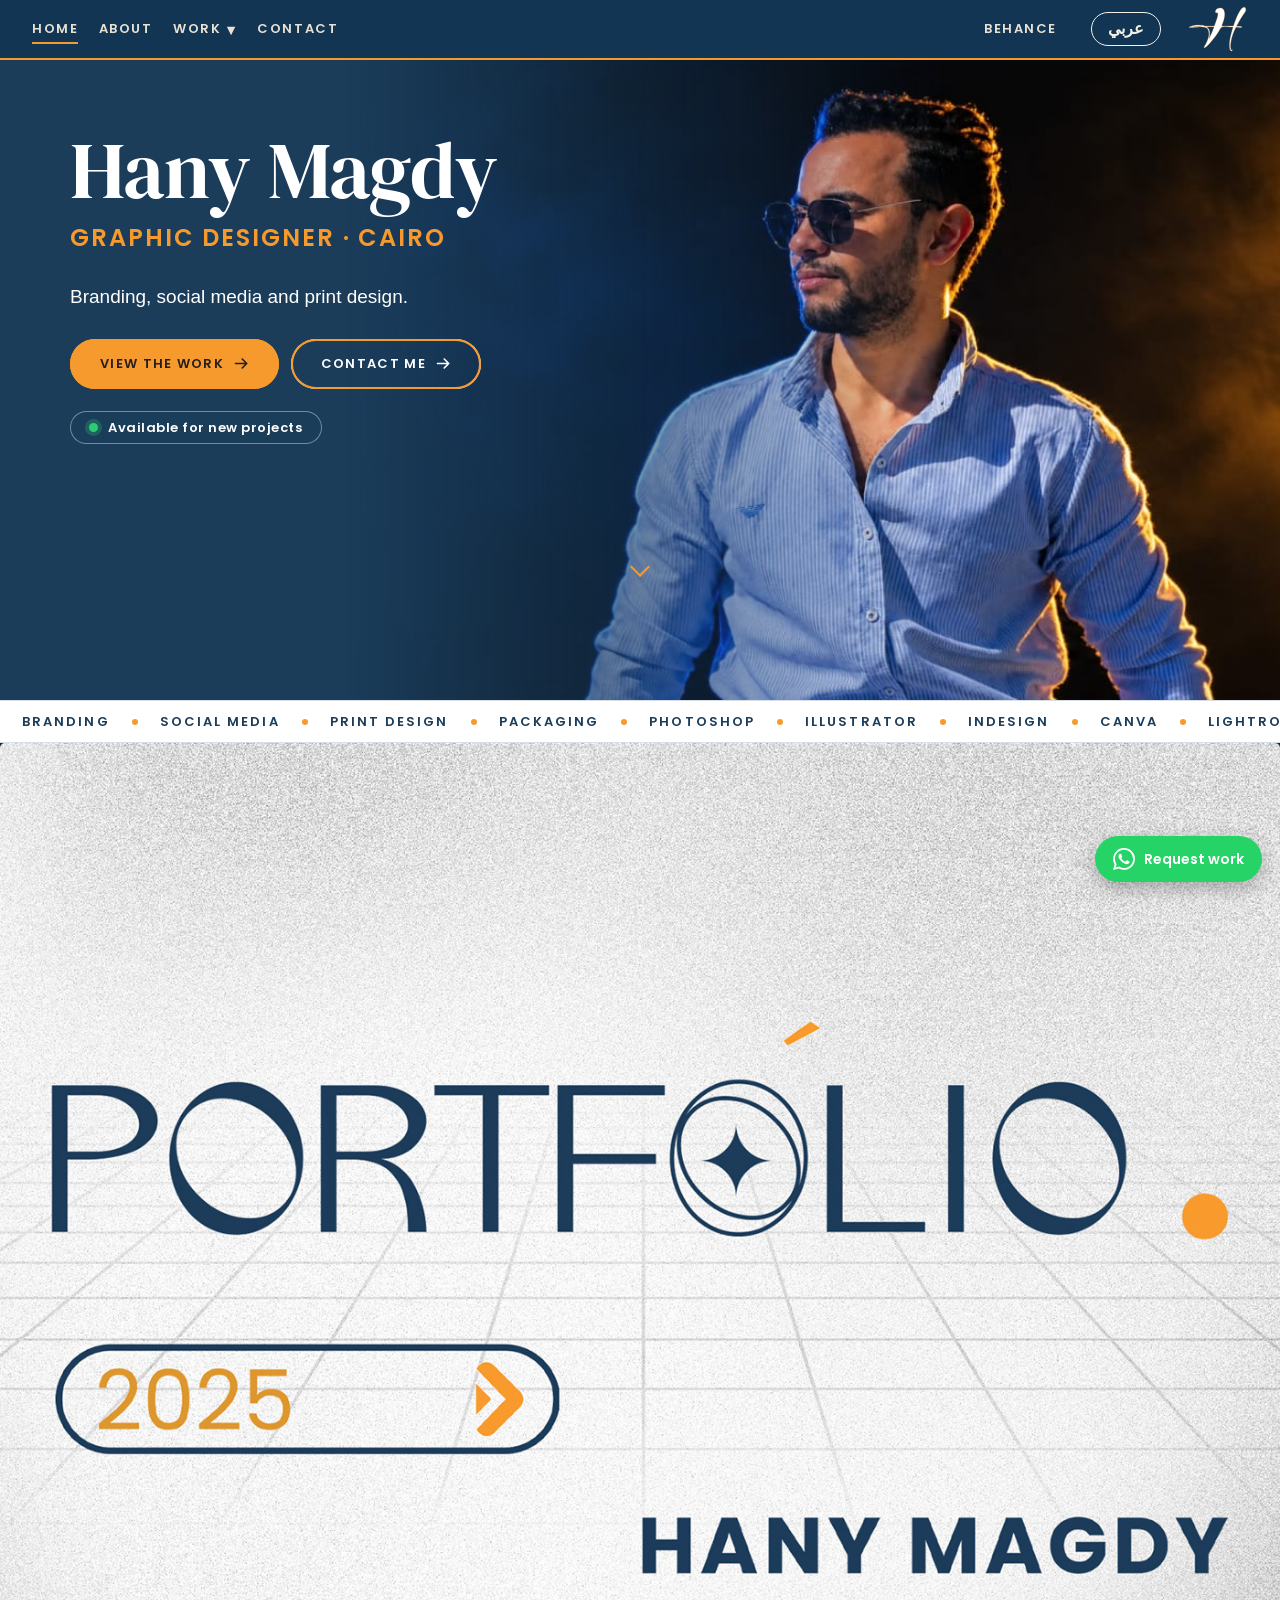
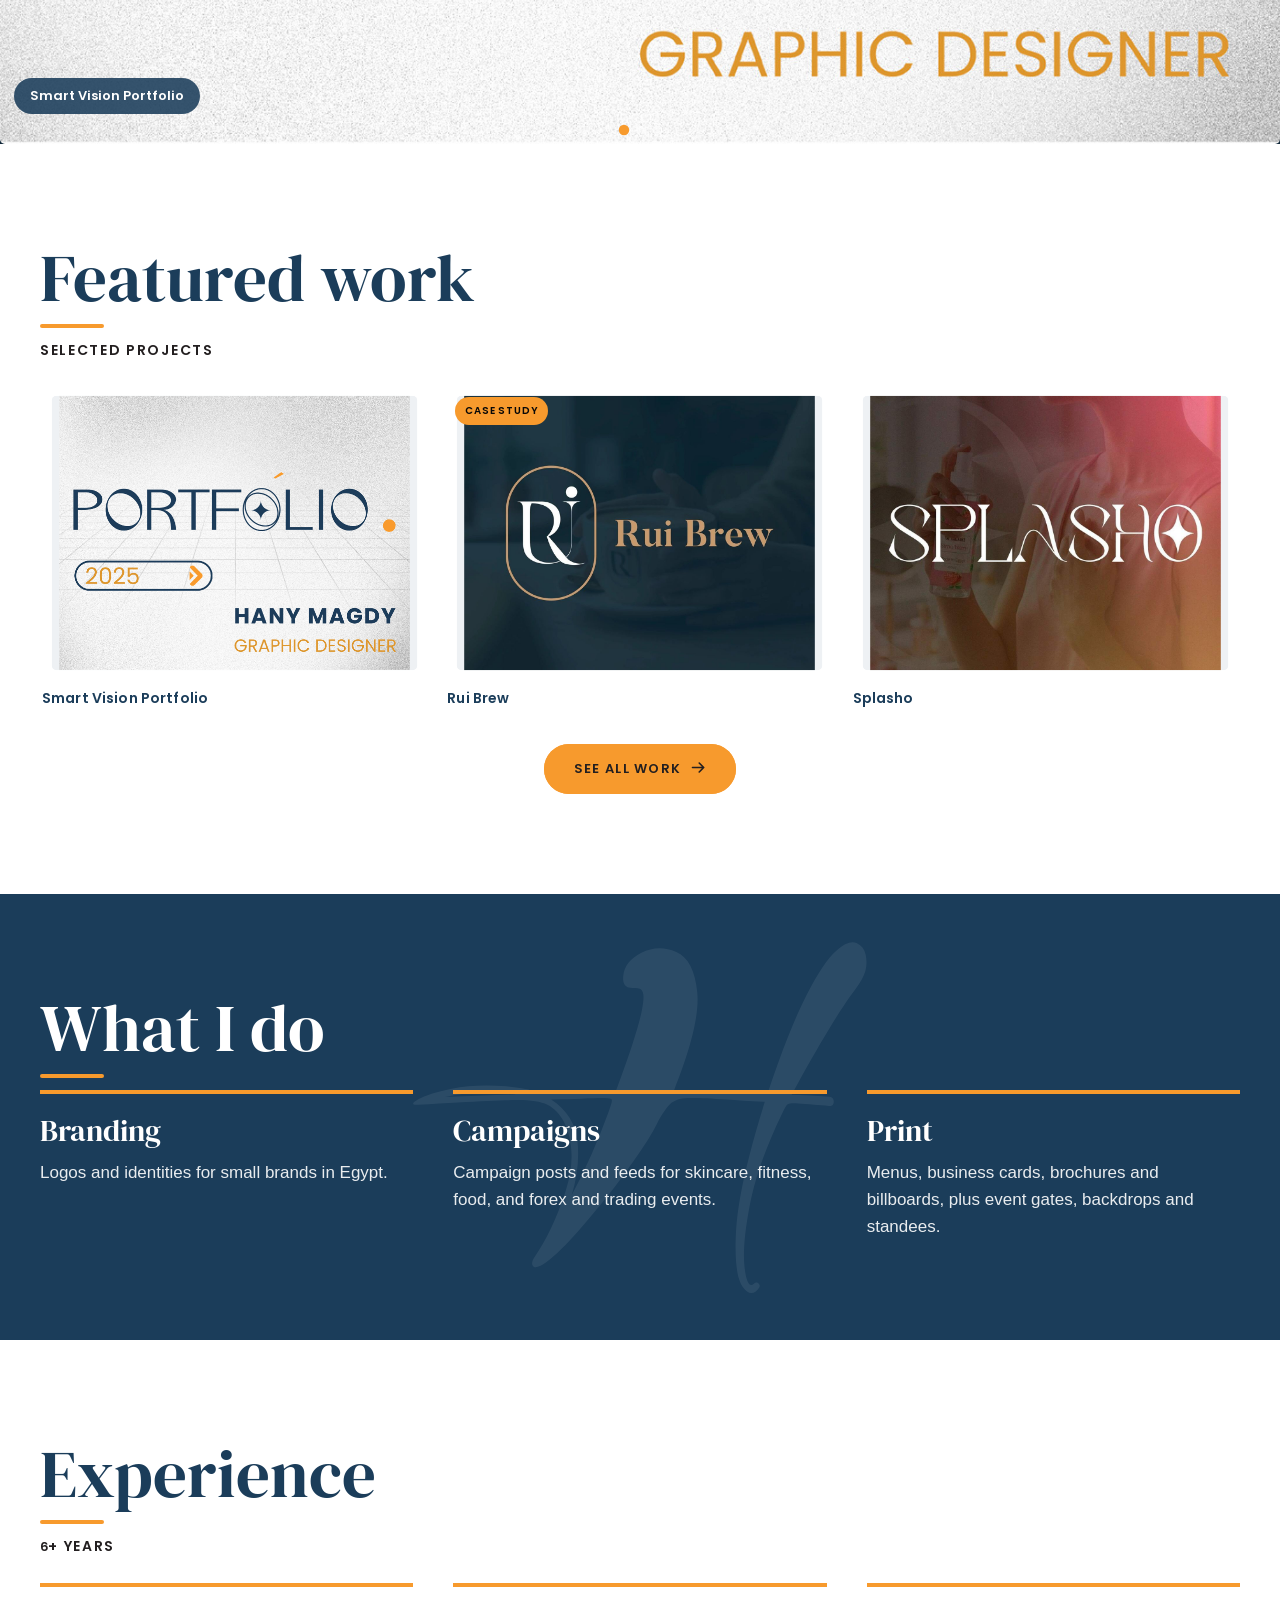
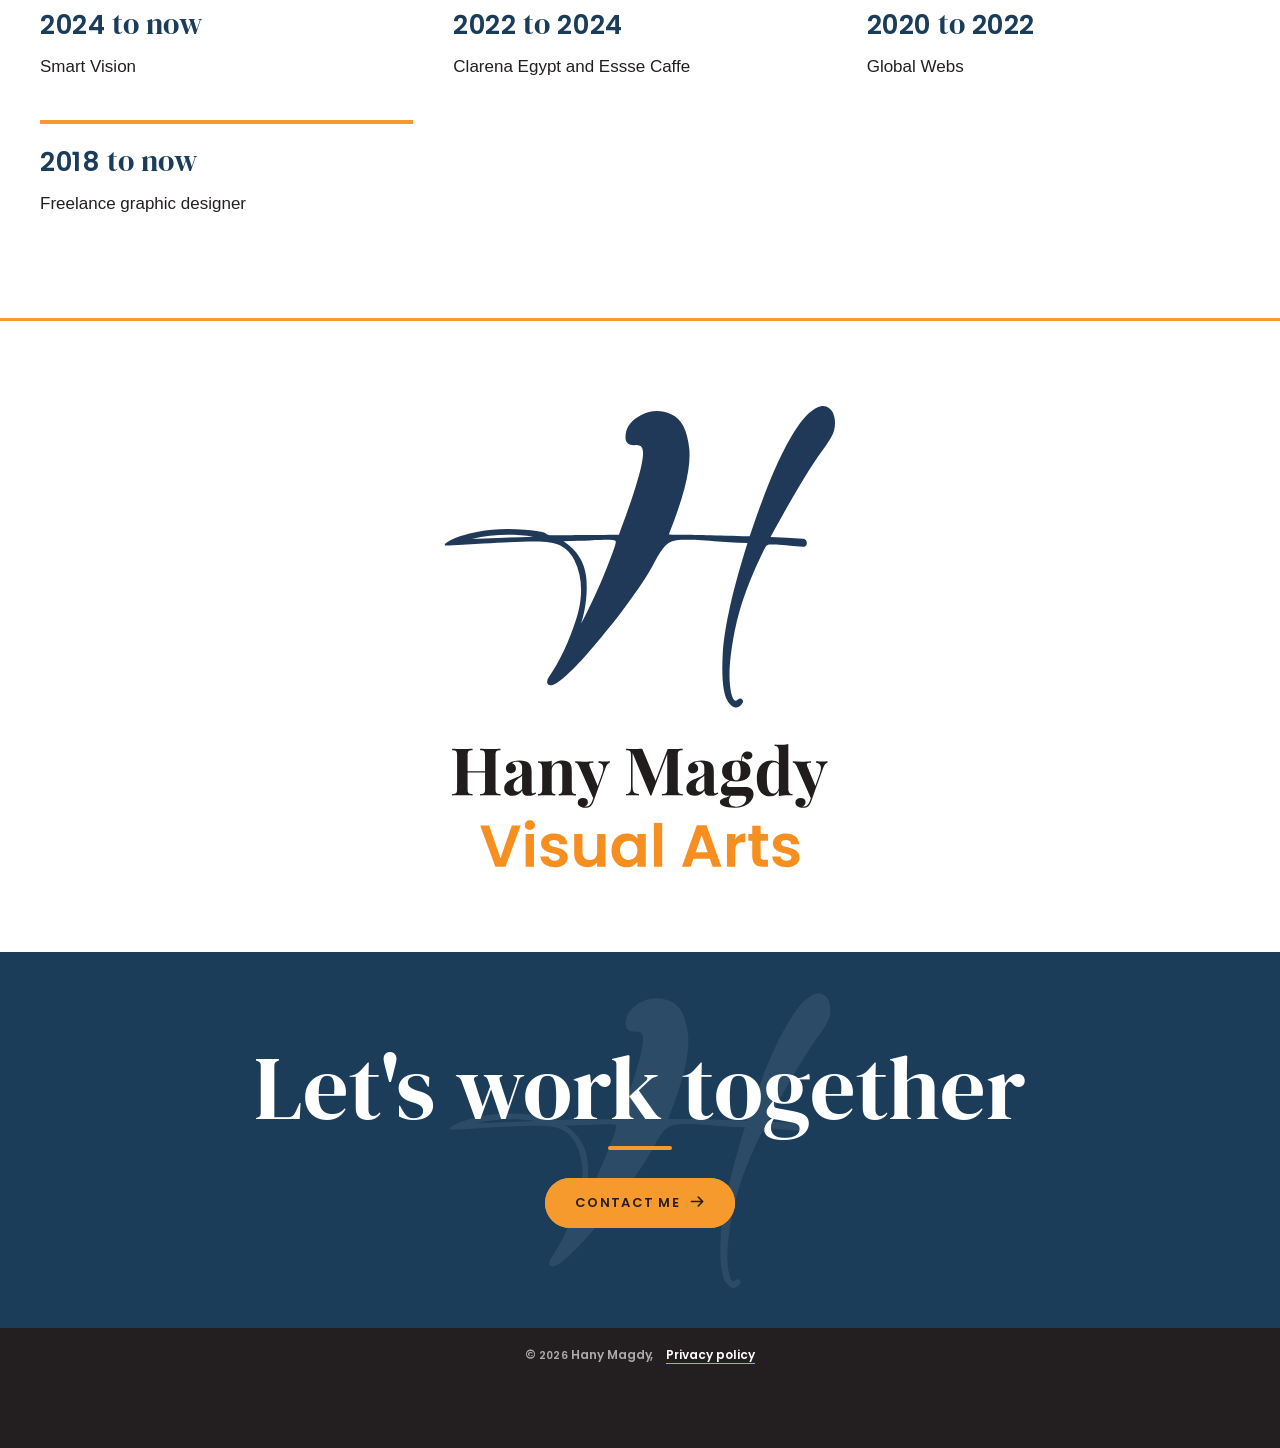
==== commit 078d5edf: "Merge Gym social media into Soul Fitness; remove 8 images with Saudi riyal prices/URLs; Essse Coffee" ====
--- a/index.html
+++ b/index.html
@@ -168,7 +168,7 @@
                 ><h3><span data-i18n="2022_to_2024">2022 to 2024</span></h3
                 ><p
                   ><span data-i18n="clarena_egypt_and_essse"
-                    >Clarena Egypt and Essse Coffee</span
+                    >Clarena Egypt and Essse Caffe</span
                   ></p
                 ></div
               ><div
@@ -208,7 +208,7 @@
                 ></p
               ><p
                 ><span data-i18n="clients_include_clarena_egypt"
-                  >My clients include Clarena Egypt, Essse Coffee and Smart Vision. I am a Fine Arts
+                  >My clients include Clarena Egypt, Essse Caffe and Smart Vision. I am a Fine Arts
                   graduate of Minia University. I design brand identities, packaging, social media
                   campaigns and print for clients in beauty, fitness, real estate, education and
                   events, in Arabic and English.</span
@@ -227,7 +227,7 @@
                 ><h3><span data-i18n="2022_to_2024">2022 to 2024</span></h3
                 ><p
                   ><span data-i18n="clarena_egypt_and_essse"
-                    >Clarena Egypt and Essse Coffee</span
+                    >Clarena Egypt and Essse Caffe</span
                   ></p
                 ></div
               ><div
@@ -498,9 +498,9 @@
                   alt="Educational center 7"
                   loading="lazy" /></figure></div
             ><nav class="pnav"
-              ><a class="pv" href="#p-gym-social"
+              ><a class="pv" href="#p-pink-october"
                 ><small><span data-i18n="prev_project">Previous project</span></small
-                ><b><span data-i18n="t_gym_social_media">Gym social media</span></b></a
+                ><b><span data-i18n="t_pink_october">Pink October</span></b></a
               ><a class="nx" href="#p-real-estate"
                 ><small><span data-i18n="next_project">Next project</span></small
                 ><b><span data-i18n="t_real_estate_posts">Real estate posts</span></b></a
@@ -907,7 +907,7 @@
                 ><img src="images/b-soul-fitness-00.jpg" alt="Soul Fitness" loading="lazy" /><span
                   class="tag"
                   ><span data-i18n="t_soul_fitness">Soul Fitness</span></span
-                ><em>3</em></a
+                ><em>14</em></a
               ><a class="pcard" href="#p-el-ghazal"
                 ><img src="images/b-el-ghazal-00.jpg" alt="El Ghazal" loading="lazy" /><span
                   class="tag"
@@ -923,11 +923,6 @@
                   class="tag"
                   ><span data-i18n="t_pink_october">Pink October</span></span
                 ><em>4</em></a
-              ><a class="pcard" href="#p-gym-social"
-                ><img src="images/b-gym-social-00.jpg" alt="Gym social media" loading="lazy" /><span
-                  class="tag"
-                  ><span data-i18n="t_gym_social_media">Gym social media</span></span
-                ><em>18</em></a
               ><a class="pcard" href="#p-educational-center"
                 ><img
                   src="images/b-educational-center-00.jpg"
@@ -1444,188 +1439,140 @@
                   alt="Clarena social media post"
                   loading="lazy"
                   style="aspect-ratio: 1400/1400; object-fit: contain; height: auto" /></figure
-              ><figure class="card" style="--r: 1400/933"
-                ><img
-                  src="images/b-gym-social-00.jpg"
+              ><figure class="card" style="--r: 1080/1080"
+                ><img
+                  src="images/b-gym-social-02.jpg"
                   alt="Soul Fitness social media post"
                   loading="lazy"
-                  style="aspect-ratio: 1400/933; object-fit: contain; height: auto" /></figure
+                  style="aspect-ratio: 1080/1080; object-fit: contain; height: auto" /></figure
+              ><figure class="card" style="--r: 1400/840"
+                ><img
+                  src="images/b-gym-social-06.jpg"
+                  alt="Soul Fitness social media post"
+                  loading="lazy"
+                  style="aspect-ratio: 1400/840; object-fit: contain; height: auto" /></figure
               ><figure class="card" style="--r: 1080/1080"
                 ><img
-                  src="images/b-gym-social-01.jpg"
+                  src="images/b-gym-social-07.jpg"
+                  alt="Soul Fitness social media post"
+                  loading="lazy"
+                  style="aspect-ratio: 1080/1080; object-fit: contain; height: auto" /></figure
+              ><figure class="card" style="--r: 1400/1050"
+                ><img
+                  src="images/b-gym-social-08.jpg"
+                  alt="Soul Fitness social media post"
+                  loading="lazy"
+                  style="aspect-ratio: 1400/1050; object-fit: contain; height: auto" /></figure
+              ><figure class="card" style="--r: 1080/1080"
+                ><img
+                  src="images/b-gym-social-09.jpg"
+                  alt="Soul Fitness social media post"
+                  loading="lazy"
+                  style="aspect-ratio: 1080/1080; object-fit: contain; height: auto" /></figure
+              ><figure class="card" style="--r: 1400/875"
+                ><img
+                  src="images/b-gym-social-10.jpg"
+                  alt="Soul Fitness social media post"
+                  loading="lazy"
+                  style="aspect-ratio: 1400/875; object-fit: contain; height: auto" /></figure
+              ><figure class="card" style="--r: 1080/1080"
+                ><img
+                  src="images/b-gym-social-12.jpg"
                   alt="Soul Fitness social media post"
                   loading="lazy"
                   style="aspect-ratio: 1080/1080; object-fit: contain; height: auto" /></figure
               ><figure class="card" style="--r: 1080/1080"
                 ><img
-                  src="images/b-gym-social-02.jpg"
+                  src="images/b-gym-social-13.jpg"
                   alt="Soul Fitness social media post"
+                  loading="lazy"
+                  style="aspect-ratio: 1080/1080; object-fit: contain; height: auto" /></figure
+              ><figure class="card" style="--r: 1400/1153"
+                ><img
+                  src="images/b-gym-social-14.jpg"
+                  alt="Soul Fitness social media post"
+                  loading="lazy"
+                  style="aspect-ratio: 1400/1153; object-fit: contain; height: auto" /></figure
+              ><figure class="card" style="--r: 1080/1080"
+                ><img
+                  src="images/b-gym-social-15.jpg"
+                  alt="Soul Fitness social media post"
+                  loading="lazy"
+                  style="aspect-ratio: 1080/1080; object-fit: contain; height: auto" /></figure
+              ><figure class="card" style="--r: 1100/688"
+                ><img
+                  src="images/b-real-estate-00.jpg"
+                  alt="Real estate social media post"
+                  loading="lazy"
+                  style="aspect-ratio: 1100/688; object-fit: contain; height: auto" /></figure
+              ><figure class="card" style="--r: 1200/799"
+                ><img
+                  src="images/b-real-estate-01.jpg"
+                  alt="Real estate social media post"
+                  loading="lazy"
+                  style="aspect-ratio: 1200/799; object-fit: contain; height: auto" /></figure
+              ><figure class="card" style="--r: 1200/799"
+                ><img
+                  src="images/b-real-estate-02.jpg"
+                  alt="Real estate social media post"
+                  loading="lazy"
+                  style="aspect-ratio: 1200/799; object-fit: contain; height: auto" /></figure
+              ><figure class="card" style="--r: 1200/900"
+                ><img
+                  src="images/b-real-estate-03.jpg"
+                  alt="Real estate social media post"
+                  loading="lazy"
+                  style="aspect-ratio: 1200/900; object-fit: contain; height: auto" /></figure
+              ><figure class="card" style="--r: 1100/660"
+                ><img
+                  src="images/b-real-estate-04.jpg"
+                  alt="Real estate social media post"
+                  loading="lazy"
+                  style="aspect-ratio: 1100/660; object-fit: contain; height: auto" /></figure
+              ><figure class="card" style="--r: 1100/825"
+                ><img
+                  src="images/b-real-estate-05.jpg"
+                  alt="Real estate social media post"
+                  loading="lazy"
+                  style="aspect-ratio: 1100/825; object-fit: contain; height: auto" /></figure
+              ><figure class="card" style="--r: 1100/732"
+                ><img
+                  src="images/b-real-estate-06.jpg"
+                  alt="Real estate social media post"
+                  loading="lazy"
+                  style="aspect-ratio: 1100/732; object-fit: contain; height: auto" /></figure
+              ><figure class="card" style="--r: 1400/1050"
+                ><img
+                  src="images/b-oct-war-00.jpg"
+                  alt="6 October war social media post"
+                  loading="lazy"
+                  style="aspect-ratio: 1400/1050; object-fit: contain; height: auto" /></figure
+              ><figure class="card" style="--r: 1400/1050"
+                ><img
+                  src="images/b-oct-war-01.jpg"
+                  alt="6 October war social media post"
+                  loading="lazy"
+                  style="aspect-ratio: 1400/1050; object-fit: contain; height: auto" /></figure
+              ><figure class="card" style="--r: 1400/1400"
+                ><img
+                  src="images/b-oct-war-02.jpg"
+                  alt="6 October war social media post"
+                  loading="lazy"
+                  style="aspect-ratio: 1400/1400; object-fit: contain; height: auto" /></figure
+              ><figure class="card" style="--r: 1080/1080"
+                ><img
+                  src="images/b-oct-war-03.jpg"
+                  alt="6 October war social media post"
                   loading="lazy"
                   style="aspect-ratio: 1080/1080; object-fit: contain; height: auto" /></figure
               ><figure class="card" style="--r: 1080/1080"
                 ><img
-                  src="images/b-gym-social-03.jpg"
-                  alt="Soul Fitness social media post"
-                  loading="lazy"
-                  style="aspect-ratio: 1080/1080; object-fit: contain; height: auto" /></figure
-              ><figure class="card" style="--r: 1400/1400"
-                ><img
-                  src="images/b-gym-social-04.jpg"
-                  alt="Soul Fitness social media post"
-                  loading="lazy"
-                  style="aspect-ratio: 1400/1400; object-fit: contain; height: auto" /></figure
-              ><figure class="card" style="--r: 1080/1080"
-                ><img
-                  src="images/b-gym-social-05.jpg"
-                  alt="Soul Fitness social media post"
-                  loading="lazy"
-                  style="aspect-ratio: 1080/1080; object-fit: contain; height: auto" /></figure
-              ><figure class="card" style="--r: 1400/840"
-                ><img
-                  src="images/b-gym-social-06.jpg"
-                  alt="Soul Fitness social media post"
-                  loading="lazy"
-                  style="aspect-ratio: 1400/840; object-fit: contain; height: auto" /></figure
-              ><figure class="card" style="--r: 1080/1080"
-                ><img
-                  src="images/b-gym-social-07.jpg"
-                  alt="Soul Fitness social media post"
-                  loading="lazy"
-                  style="aspect-ratio: 1080/1080; object-fit: contain; height: auto" /></figure
-              ><figure class="card" style="--r: 1400/1050"
-                ><img
-                  src="images/b-gym-social-08.jpg"
-                  alt="Soul Fitness social media post"
-                  loading="lazy"
-                  style="aspect-ratio: 1400/1050; object-fit: contain; height: auto" /></figure
-              ><figure class="card" style="--r: 1080/1080"
-                ><img
-                  src="images/b-gym-social-09.jpg"
-                  alt="Soul Fitness social media post"
-                  loading="lazy"
-                  style="aspect-ratio: 1080/1080; object-fit: contain; height: auto" /></figure
-              ><figure class="card" style="--r: 1400/875"
-                ><img
-                  src="images/b-gym-social-10.jpg"
-                  alt="Soul Fitness social media post"
-                  loading="lazy"
-                  style="aspect-ratio: 1400/875; object-fit: contain; height: auto" /></figure
-              ><figure class="card" style="--r: 1080/1080"
-                ><img
-                  src="images/b-gym-social-11.jpg"
-                  alt="Soul Fitness social media post"
+                  src="images/b-oct-war-04.jpg"
+                  alt="6 October war social media post"
                   loading="lazy"
                   style="aspect-ratio: 1080/1080; object-fit: contain; height: auto" /></figure
               ><figure class="card" style="--r: 1080/1080"
                 ><img
-                  src="images/b-gym-social-12.jpg"
-                  alt="Soul Fitness social media post"
-                  loading="lazy"
-                  style="aspect-ratio: 1080/1080; object-fit: contain; height: auto" /></figure
-              ><figure class="card" style="--r: 1080/1080"
-                ><img
-                  src="images/b-gym-social-13.jpg"
-                  alt="Soul Fitness social media post"
-                  loading="lazy"
-                  style="aspect-ratio: 1080/1080; object-fit: contain; height: auto" /></figure
-              ><figure class="card" style="--r: 1400/1153"
-                ><img
-                  src="images/b-gym-social-14.jpg"
-                  alt="Soul Fitness social media post"
-                  loading="lazy"
-                  style="aspect-ratio: 1400/1153; object-fit: contain; height: auto" /></figure
-              ><figure class="card" style="--r: 1080/1080"
-                ><img
-                  src="images/b-gym-social-15.jpg"
-                  alt="Soul Fitness social media post"
-                  loading="lazy"
-                  style="aspect-ratio: 1080/1080; object-fit: contain; height: auto" /></figure
-              ><figure class="card" style="--r: 1400/1400"
-                ><img
-                  src="images/b-gym-social-16.jpg"
-                  alt="Soul Fitness social media post"
-                  loading="lazy"
-                  style="aspect-ratio: 1400/1400; object-fit: contain; height: auto" /></figure
-              ><figure class="card" style="--r: 1080/1080"
-                ><img
-                  src="images/b-gym-social-17.jpg"
-                  alt="Soul Fitness social media post"
-                  loading="lazy"
-                  style="aspect-ratio: 1080/1080; object-fit: contain; height: auto" /></figure
-              ><figure class="card" style="--r: 1100/688"
-                ><img
-                  src="images/b-real-estate-00.jpg"
-                  alt="Real estate social media post"
-                  loading="lazy"
-                  style="aspect-ratio: 1100/688; object-fit: contain; height: auto" /></figure
-              ><figure class="card" style="--r: 1200/799"
-                ><img
-                  src="images/b-real-estate-01.jpg"
-                  alt="Real estate social media post"
-                  loading="lazy"
-                  style="aspect-ratio: 1200/799; object-fit: contain; height: auto" /></figure
-              ><figure class="card" style="--r: 1200/799"
-                ><img
-                  src="images/b-real-estate-02.jpg"
-                  alt="Real estate social media post"
-                  loading="lazy"
-                  style="aspect-ratio: 1200/799; object-fit: contain; height: auto" /></figure
-              ><figure class="card" style="--r: 1200/900"
-                ><img
-                  src="images/b-real-estate-03.jpg"
-                  alt="Real estate social media post"
-                  loading="lazy"
-                  style="aspect-ratio: 1200/900; object-fit: contain; height: auto" /></figure
-              ><figure class="card" style="--r: 1100/660"
-                ><img
-                  src="images/b-real-estate-04.jpg"
-                  alt="Real estate social media post"
-                  loading="lazy"
-                  style="aspect-ratio: 1100/660; object-fit: contain; height: auto" /></figure
-              ><figure class="card" style="--r: 1100/825"
-                ><img
-                  src="images/b-real-estate-05.jpg"
-                  alt="Real estate social media post"
-                  loading="lazy"
-                  style="aspect-ratio: 1100/825; object-fit: contain; height: auto" /></figure
-              ><figure class="card" style="--r: 1100/732"
-                ><img
-                  src="images/b-real-estate-06.jpg"
-                  alt="Real estate social media post"
-                  loading="lazy"
-                  style="aspect-ratio: 1100/732; object-fit: contain; height: auto" /></figure
-              ><figure class="card" style="--r: 1400/1050"
-                ><img
-                  src="images/b-oct-war-00.jpg"
-                  alt="6 October war social media post"
-                  loading="lazy"
-                  style="aspect-ratio: 1400/1050; object-fit: contain; height: auto" /></figure
-              ><figure class="card" style="--r: 1400/1050"
-                ><img
-                  src="images/b-oct-war-01.jpg"
-                  alt="6 October war social media post"
-                  loading="lazy"
-                  style="aspect-ratio: 1400/1050; object-fit: contain; height: auto" /></figure
-              ><figure class="card" style="--r: 1400/1400"
-                ><img
-                  src="images/b-oct-war-02.jpg"
-                  alt="6 October war social media post"
-                  loading="lazy"
-                  style="aspect-ratio: 1400/1400; object-fit: contain; height: auto" /></figure
-              ><figure class="card" style="--r: 1080/1080"
-                ><img
-                  src="images/b-oct-war-03.jpg"
-                  alt="6 October war social media post"
-                  loading="lazy"
-                  style="aspect-ratio: 1080/1080; object-fit: contain; height: auto" /></figure
-              ><figure class="card" style="--r: 1080/1080"
-                ><img
-                  src="images/b-oct-war-04.jpg"
-                  alt="6 October war social media post"
-                  loading="lazy"
-                  style="aspect-ratio: 1080/1080; object-fit: contain; height: auto" /></figure
-              ><figure class="card" style="--r: 1080/1080"
-                ><img
                   src="images/b-oct-war-05.jpg"
                   alt="6 October war social media post"
                   loading="lazy"
@@ -1772,12 +1719,6 @@
                 ><img
                   src="images/p26.jpg"
                   alt="Opening Now post"
-                  loading="lazy"
-                  style="aspect-ratio: 808/632; object-fit: contain; height: auto" /></figure
-              ><figure class="card" style="--r: 808/632"
-                ><img
-                  src="images/p25.jpg"
-                  alt="Gym class posts"
                   loading="lazy"
                   style="aspect-ratio: 808/632; object-fit: contain; height: auto" /></figure
               ><figure class="card" style="--r: 808/632"
@@ -2288,7 +2229,7 @@
               ><b><span data-i18n="t_social_media">Social media</span></b></div
             ><div
               ><small><span data-i18n="fact_images">Images</span></small
-              ><b>5</b></div
+              ><b>14</b></div
             ><div
               ><small><span data-i18n="fact_designer">Designer</span></small
               ><b><span data-i18n="designer_name">Hany Magdy</span></b></div
@@ -2316,6 +2257,51 @@
                 ><img
                   src="images/p23.jpg"
                   alt="Soul Fitness brochure"
+                  loading="lazy" /></figure
+              ><figure class="pimg"
+                ><img
+                  src="images/b-gym-social-06.jpg"
+                  alt="Soul Fitness 6"
+                  loading="lazy" /></figure
+              ><figure class="pimg"
+                ><img
+                  src="images/b-gym-social-07.jpg"
+                  alt="Soul Fitness 7"
+                  loading="lazy" /></figure
+              ><figure class="pimg"
+                ><img
+                  src="images/b-gym-social-08.jpg"
+                  alt="Soul Fitness 8"
+                  loading="lazy" /></figure
+              ><figure class="pimg"
+                ><img
+                  src="images/b-gym-social-09.jpg"
+                  alt="Soul Fitness 9"
+                  loading="lazy" /></figure
+              ><figure class="pimg"
+                ><img
+                  src="images/b-gym-social-10.jpg"
+                  alt="Soul Fitness 10"
+                  loading="lazy" /></figure
+              ><figure class="pimg"
+                ><img
+                  src="images/b-gym-social-12.jpg"
+                  alt="Soul Fitness 11"
+                  loading="lazy" /></figure
+              ><figure class="pimg"
+                ><img
+                  src="images/b-gym-social-13.jpg"
+                  alt="Soul Fitness 12"
+                  loading="lazy" /></figure
+              ><figure class="pimg"
+                ><img
+                  src="images/b-gym-social-14.jpg"
+                  alt="Soul Fitness 13"
+                  loading="lazy" /></figure
+              ><figure class="pimg"
+                ><img
+                  src="images/b-gym-social-15.jpg"
+                  alt="Soul Fitness 14"
                   loading="lazy" /></figure></div
             ><nav class="pnav"
               ><a class="pv" href="#p-clarena"
@@ -2438,128 +2424,6 @@
               ><a class="nx" href="#p-soul-fitness"
                 ><small><span data-i18n="next_project">Next project</span></small
                 ><b><span data-i18n="t_soul_fitness">Soul Fitness</span></b></a
-              ></nav
-            ><div class="more"
-              ><a class="pill" href="#work"><span data-i18n="all_work">All work</span></a>
-              <a class="pill" href="#contact"
-                ><span data-i18n="contact_me">Contact me</span></a
-              ></div
-            ></section
-          ></main
-        ><main class="pgv v-p-gym-social"
-          ><header class="pagehead pcover" style="--cv: url(images/b-gym-social-00.jpg)"
-            ><p class="ab1"><span data-i18n="t_social_media">Social media</span></p
-            ><h1><span data-i18n="t_gym_social_media">Gym social media</span></h1></header
-          ><div class="pfacts"
-            ><div
-              ><small><span data-i18n="fact_type">Type</span></small
-              ><b><span data-i18n="t_social_media">Social media</span></b></div
-            ><div
-              ><small><span data-i18n="fact_images">Images</span></small
-              ><b>18</b></div
-            ><div
-              ><small><span data-i18n="fact_designer">Designer</span></small
-              ><b><span data-i18n="designer_name">Hany Magdy</span></b></div
-            ></div
-          ><section class="band w"
-            ><div class="pstack"
-              ><figure class="pimg"
-                ><img
-                  src="images/b-gym-social-00.jpg"
-                  alt="Gym social media 1"
-                  loading="lazy" /></figure
-              ><figure class="pimg"
-                ><img
-                  src="images/b-gym-social-01.jpg"
-                  alt="Gym social media 2"
-                  loading="lazy" /></figure
-              ><figure class="pimg"
-                ><img
-                  src="images/b-gym-social-02.jpg"
-                  alt="Gym social media 3"
-                  loading="lazy" /></figure
-              ><figure class="pimg"
-                ><img
-                  src="images/b-gym-social-03.jpg"
-                  alt="Gym social media 4"
-                  loading="lazy" /></figure
-              ><figure class="pimg"
-                ><img
-                  src="images/b-gym-social-04.jpg"
-                  alt="Gym social media 5"
-                  loading="lazy" /></figure
-              ><figure class="pimg"
-                ><img
-                  src="images/b-gym-social-05.jpg"
-                  alt="Gym social media 6"
-                  loading="lazy" /></figure
-              ><figure class="pimg"
-                ><img
-                  src="images/b-gym-social-06.jpg"
-                  alt="Gym social media 7"
-                  loading="lazy" /></figure
-              ><figure class="pimg"
-                ><img
-                  src="images/b-gym-social-07.jpg"
-                  alt="Gym social media 8"
-                  loading="lazy" /></figure
-              ><figure class="pimg"
-                ><img
-                  src="images/b-gym-social-08.jpg"
-                  alt="Gym social media 9"
-                  loading="lazy" /></figure
-              ><figure class="pimg"
-                ><img
-                  src="images/b-gym-social-09.jpg"
-                  alt="Gym social media 10"
-                  loading="lazy" /></figure
-              ><figure class="pimg"
-                ><img
-                  src="images/b-gym-social-10.jpg"
-                  alt="Gym social media 11"
-                  loading="lazy" /></figure
-              ><figure class="pimg"
-                ><img
-                  src="images/b-gym-social-11.jpg"
-                  alt="Gym social media 12"
-                  loading="lazy" /></figure
-              ><figure class="pimg"
-                ><img
-                  src="images/b-gym-social-12.jpg"
-                  alt="Gym social media 13"
-                  loading="lazy" /></figure
-              ><figure class="pimg"
-                ><img
-                  src="images/b-gym-social-13.jpg"
-                  alt="Gym social media 14"
-                  loading="lazy" /></figure
-              ><figure class="pimg"
-                ><img
-                  src="images/b-gym-social-14.jpg"
-                  alt="Gym social media 15"
-                  loading="lazy" /></figure
-              ><figure class="pimg"
-                ><img
-                  src="images/b-gym-social-15.jpg"
-                  alt="Gym social media 16"
-                  loading="lazy" /></figure
-              ><figure class="pimg"
-                ><img
-                  src="images/b-gym-social-16.jpg"
-                  alt="Gym social media 17"
-                  loading="lazy" /></figure
-              ><figure class="pimg"
-                ><img
-                  src="images/b-gym-social-17.jpg"
-                  alt="Gym social media 18"
-                  loading="lazy" /></figure></div
-            ><nav class="pnav"
-              ><a class="pv" href="#p-pink-october"
-                ><small><span data-i18n="prev_project">Previous project</span></small
-                ><b><span data-i18n="t_pink_october">Pink October</span></b></a
-              ><a class="nx" href="#p-educational-center"
-                ><small><span data-i18n="next_project">Next project</span></small
-                ><b><span data-i18n="t_educational_center">Educational center</span></b></a
               ></nav
             ><div class="more"
               ><a class="pill" href="#work"><span data-i18n="all_work">All work</span></a>
@@ -2676,9 +2540,9 @@
               ><a class="pv" href="#p-safe-zone"
                 ><small><span data-i18n="prev_project">Previous project</span></small
                 ><b><span data-i18n="t_safe_zone">Safe Zone</span></b></a
-              ><a class="nx" href="#p-gym-social"
+              ><a class="nx" href="#p-educational-center"
                 ><small><span data-i18n="next_project">Next project</span></small
-                ><b><span data-i18n="t_gym_social_media">Gym social media</span></b></a
+                ><b><span data-i18n="t_educational_center">Educational center</span></b></a
               ></nav
             ><div class="more"
               ><a class="pill" href="#work"><span data-i18n="all_work">All work</span></a>
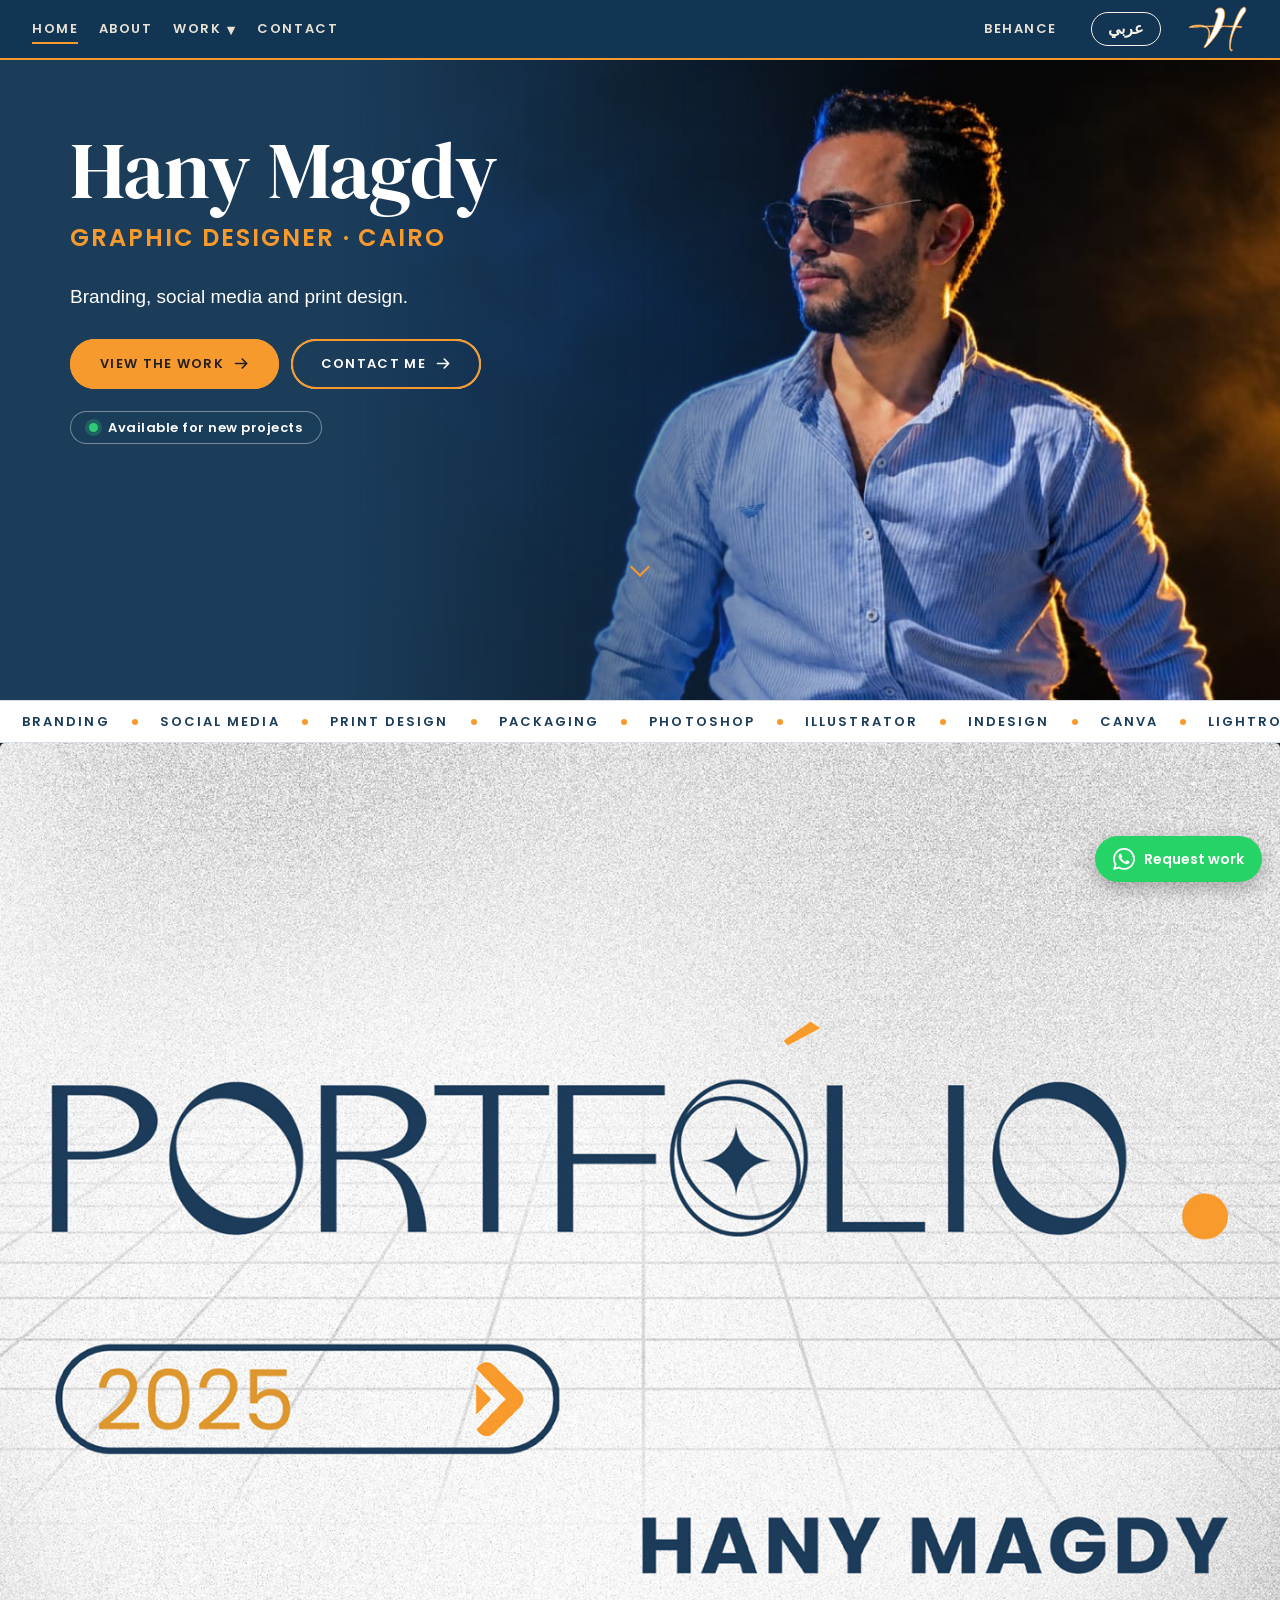
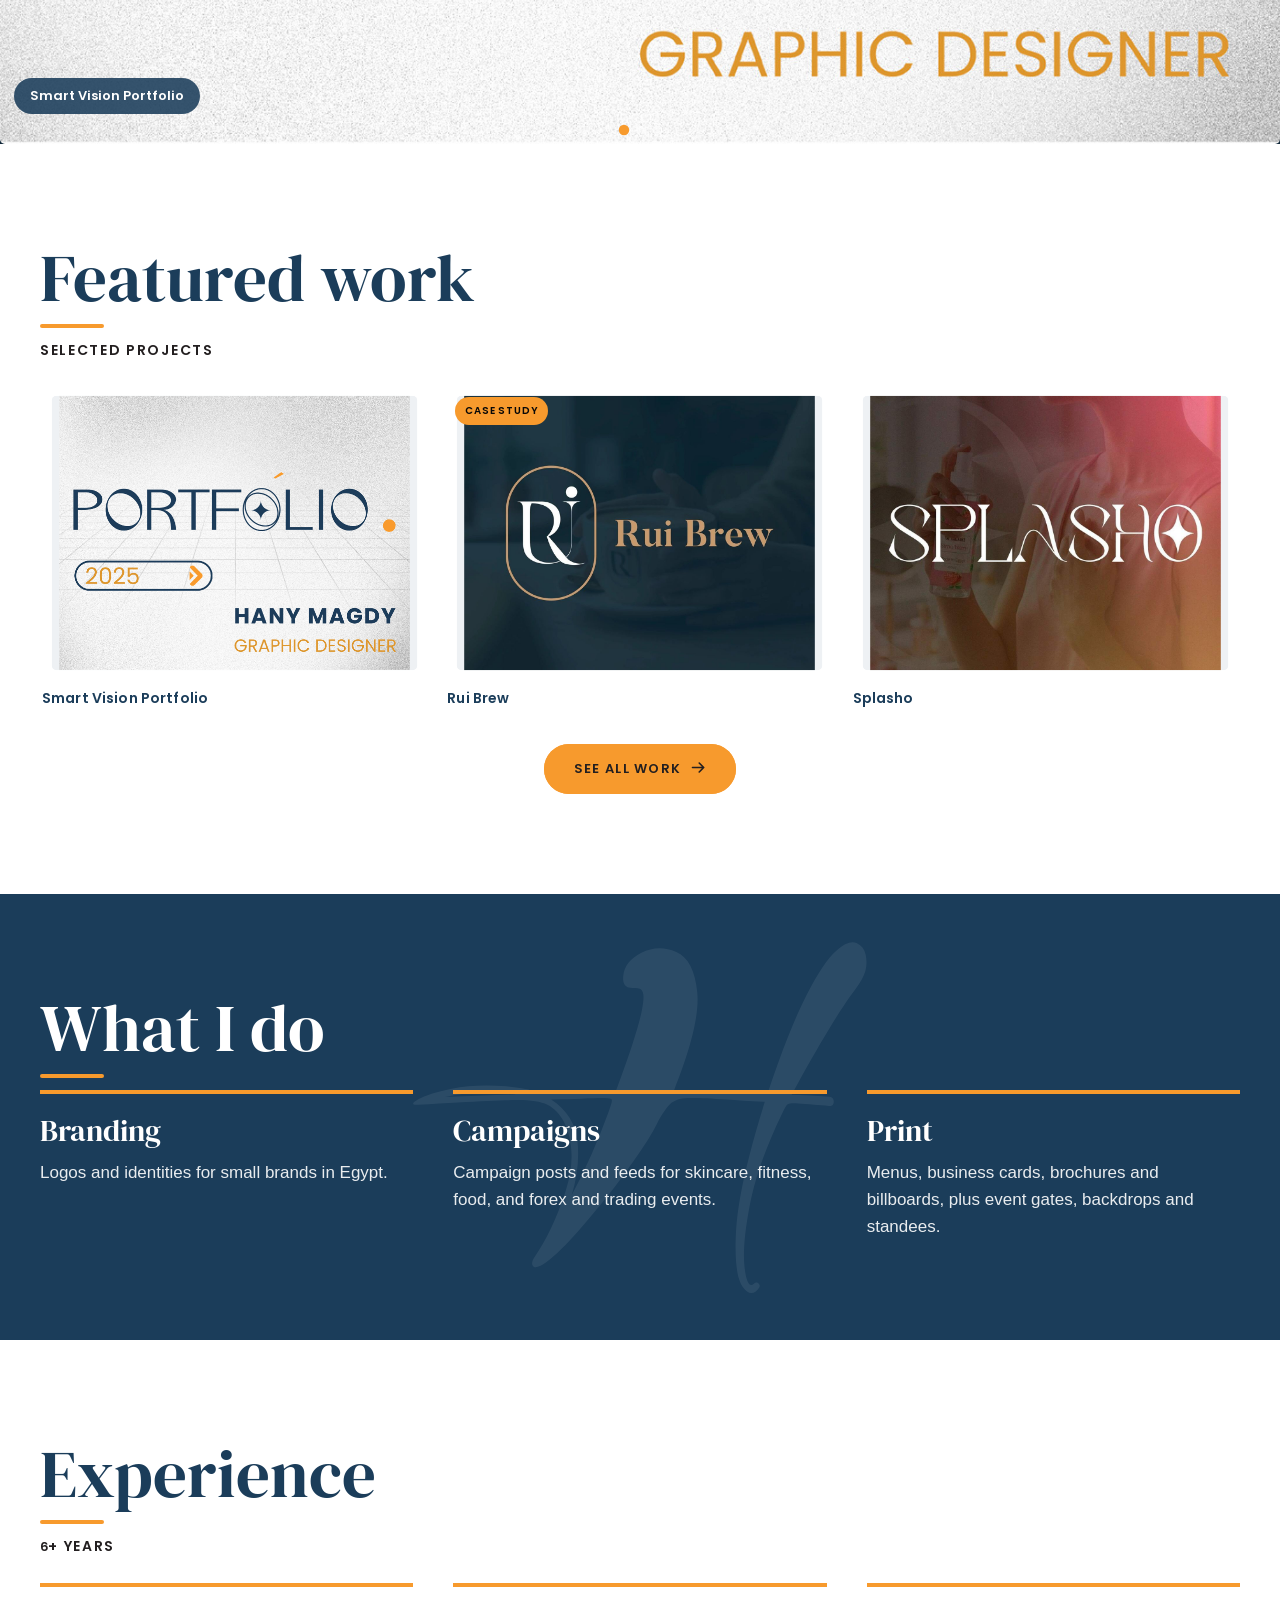
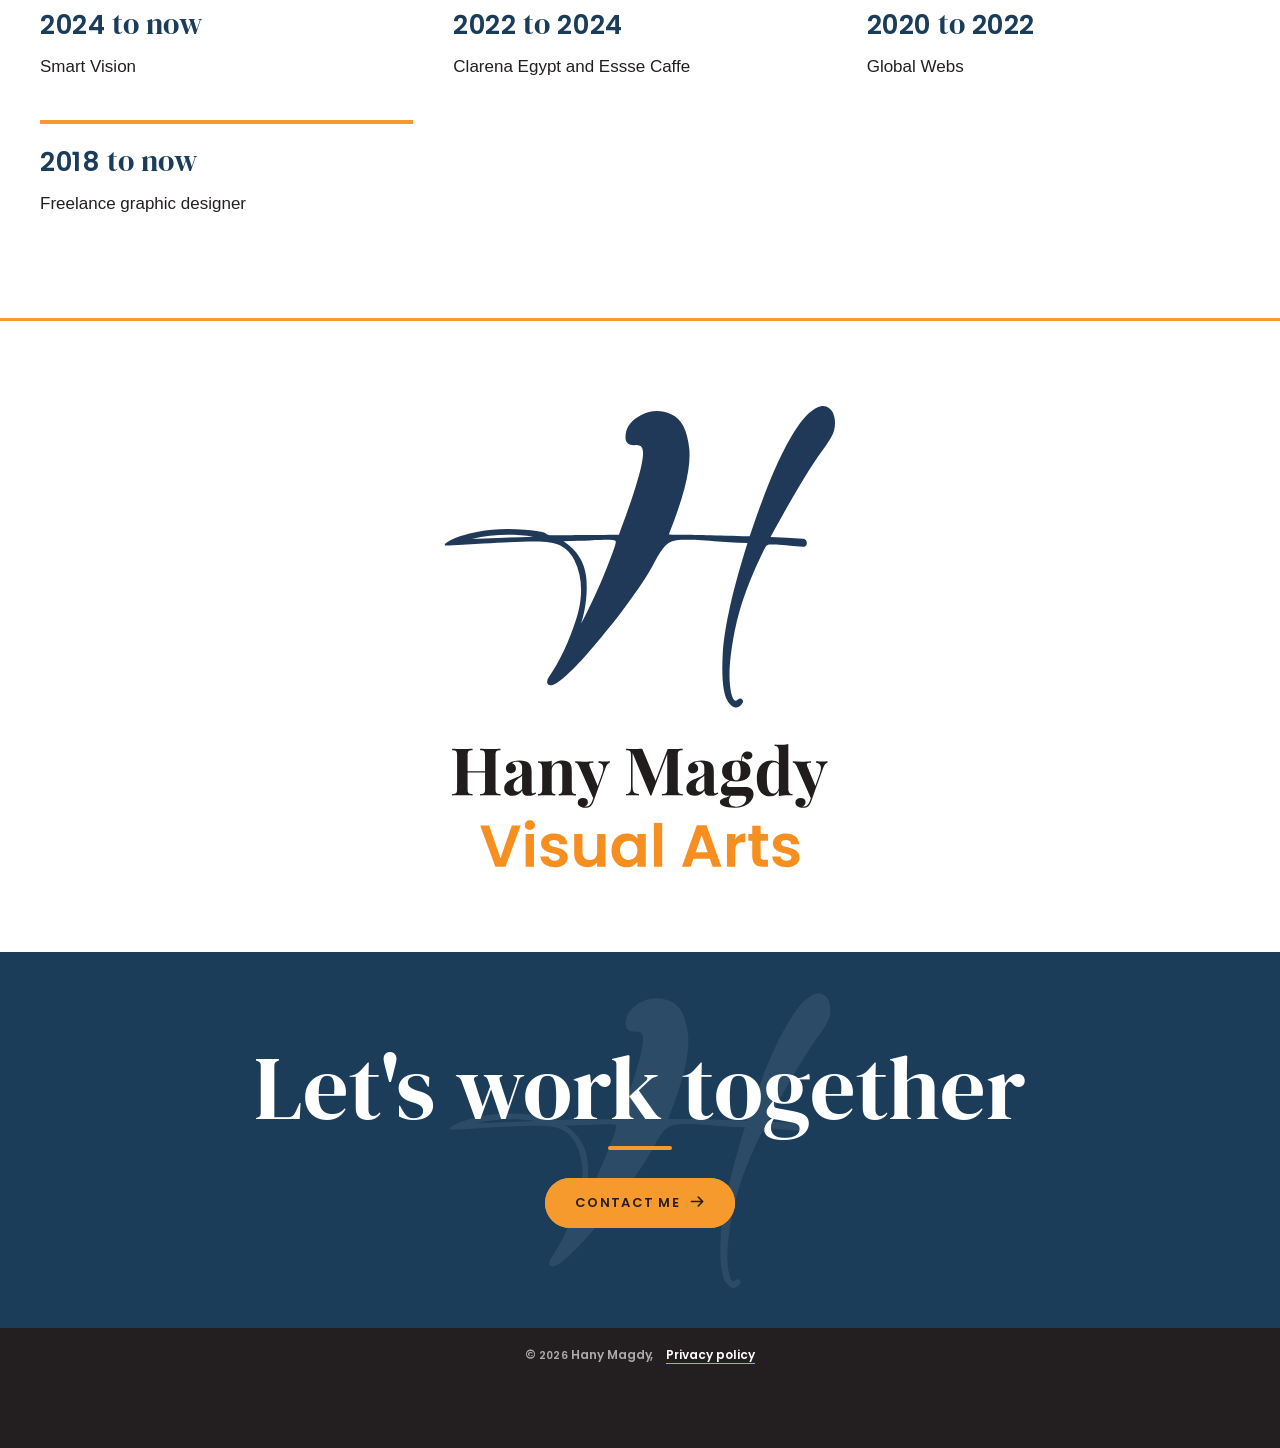
==== commit 6ff5d622: "Soul Fitness: remove one more image with SR price (gym-10)" ====
--- a/index.html
+++ b/index.html
@@ -907,7 +907,7 @@
                 ><img src="images/b-soul-fitness-00.jpg" alt="Soul Fitness" loading="lazy" /><span
                   class="tag"
                   ><span data-i18n="t_soul_fitness">Soul Fitness</span></span
-                ><em>14</em></a
+                ><em>13</em></a
               ><a class="pcard" href="#p-el-ghazal"
                 ><img src="images/b-el-ghazal-00.jpg" alt="El Ghazal" loading="lazy" /><span
                   class="tag"
@@ -1469,12 +1469,6 @@
                   alt="Soul Fitness social media post"
                   loading="lazy"
                   style="aspect-ratio: 1080/1080; object-fit: contain; height: auto" /></figure
-              ><figure class="card" style="--r: 1400/875"
-                ><img
-                  src="images/b-gym-social-10.jpg"
-                  alt="Soul Fitness social media post"
-                  loading="lazy"
-                  style="aspect-ratio: 1400/875; object-fit: contain; height: auto" /></figure
               ><figure class="card" style="--r: 1080/1080"
                 ><img
                   src="images/b-gym-social-12.jpg"
@@ -2229,7 +2223,7 @@
               ><b><span data-i18n="t_social_media">Social media</span></b></div
             ><div
               ><small><span data-i18n="fact_images">Images</span></small
-              ><b>14</b></div
+              ><b>13</b></div
             ><div
               ><small><span data-i18n="fact_designer">Designer</span></small
               ><b><span data-i18n="designer_name">Hany Magdy</span></b></div
@@ -2277,11 +2271,6 @@
                 ><img
                   src="images/b-gym-social-09.jpg"
                   alt="Soul Fitness 9"
-                  loading="lazy" /></figure
-              ><figure class="pimg"
-                ><img
-                  src="images/b-gym-social-10.jpg"
-                  alt="Soul Fitness 10"
                   loading="lazy" /></figure
               ><figure class="pimg"
                 ><img
